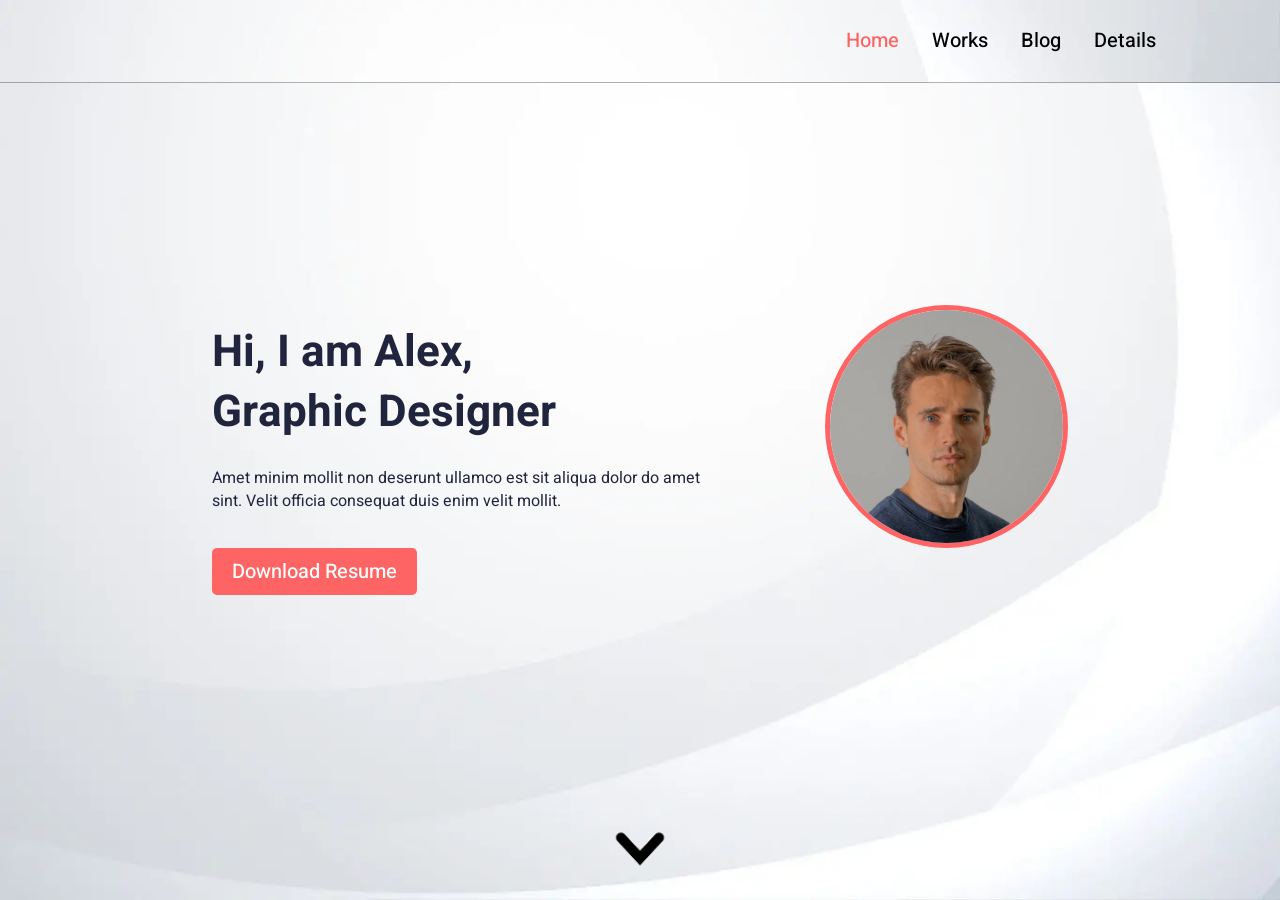
==== index.html @ 1ac2fdb8 "sdfgsdf" ====
<!DOCTYPE html>
<html lang="eng">
	 <head>
	<title>HomePage</title>
	<meta charset="UTF-8">
	<meta name="format-detection" content="telephone=no">
	<link rel="stylesheet" href="./css/style.min.css?_v=20220416123829">
	<!-- <link rel="shortcut icon" href="favicon.ico"> -->
	<!-- <meta name="robots" content="noindex, nofollow"> -->
	<!-- <meta name="viewport" content="width=device-width, initial-scale=1.0, maximum-scale=1.0, user-scalable=0"> -->
	<meta name="viewport" content="width=device-width, initial-scale=1.0">
</head>
	<body>
		<div class="wrapper">
			<header class="header header-bg">
	<div class="header__content">
		<div class="header__menu menu">
			<div class="menu__icon icon-menu">
				<span></span>
				<span></span>
				<span></span>
			</div>
			<nav class="menu__body">
				<ul class="menu__list">
					<li><a href="./index.html" class="menu__link _active">Home</a></li>
					<li><a href="./works.html" class="menu__link ">Works</a></li>
					<li><a href="./blog.html" class="menu__link ">Blog</a></li>
					<li><a href="./article.html" class="menu__link ">Details</a></li>
				</ul>
			</nav>
		</div>
	</div>
</header>
			<main class="main">
				<section class="hello">
					<div class="hello__container _container">
						<div class="hello__content">
							<h1 class="hello__title title">Hi, I am Alex,<br>Graphic Designer</h1>
							<p class="hello__text text">
								Amet minim mollit non deserunt ullamco est sit aliqua dolor do amet sint. Velit officia consequat duis enim velit mollit.
							</p>
							<a href="./files/Resume.pdf" class="hello__btn btn" download>Download Resume</a>
						</div>
						<div class="hello__avatar">
							<picture><source srcset="./img/avatar.webp" type="image/webp"><img src="./img/avatar.jpg" alt=""></picture>
						</div>
					</div>
					<div class="hello-more show-section">
						<picture><source srcset="./img/go.webp" type="image/webp"><img class="hello-more__ico" src="./img/go.png" alt=""></picture>
					</div>
				</section>
				<div class="hide-section">
					<section class="recent-posts">
						<div class="recent-posts__container _container">
							<div class="recent-posts__header">
								<div class="recent-posts__title title-posts">Recent posts</div>
								<button class="recent-posts__view-all">View all</button>
							</div>
							<div class="recent-posts__items">
								<div class="recent-posts__column">
									<article class="recent-posts__item recent-post">
										<h4  class="recent-post__title">Making a design system from scratch</h4>
										<div class="recent-post__info">12 Feb 2020 <span>|</span> Design, Pattern</div>
										<div class="recent-post__text text">
											Amet minim mollit non deserunt ullamco est sit aliqua dolor do amet sint. Velit officia consequat duis enim velit mollit. Exercitation veniam consequat sunt nostrud amet.
										</div>
									</article>
								</div>
								<div class="recent-posts__column">
									<article class="recent-posts__item recent-post">
										<h4 class="recent-post__title">Creating pixel perfect icons in Figma</h4>
										<div class="recent-post__info">12 Feb 2020 <span>|</span> Figma, Icon Design</div>
										<div class="recent-post__text text">
											Amet minim mollit non deserunt ullamco est sit aliqua dolor do amet sint. Velit officia consequat duis enim velit mollit. Exercitation veniam consequat sunt nostrud amet.
										</div>
									</article>
								</div>
								<div class="recent-posts__column hidden">
									<article class="recent-posts__item recent-post">
										<h4 class="recent-post__title">Creating pixel perfect icons in Figma</h4>
										<div class="recent-post__info">12 Feb 2020 <span>|</span> Figma, Icon Design</div>
										<div class="recent-post__text text">
											Amet minim mollit non deserunt ullamco est sit aliqua dolor do amet sint. Velit officia consequat duis enim velit mollit. Exercitation veniam consequat sunt nostrud amet.
										</div>
									</article>
								</div>
								<div class="recent-posts__column hidden">
									<article class="recent-posts__item recent-post">
										<h4 class="recent-post__title">Making a design system from scratch</h4>
										<div class="recent-post__info">12 Feb 2020 <span>|</span> Design, Pattern</div>
										<div class="recent-post__text text">
											Amet minim mollit non deserunt ullamco est sit aliqua dolor do amet sint. Velit officia consequat duis enim velit mollit. Exercitation veniam consequat sunt nostrud amet.
										</div>
									</article>
								</div>
								<div class="recent-posts__column hidden">
									<article class="recent-posts__item recent-post">
										<h4 class="recent-post__title">Making a design system from scratch</h4>
										<div class="recent-post__info">12 Feb 2020 <span>|</span> Design, Pattern</div>
										<div class="recent-post__text text">
											Amet minim mollit non deserunt ullamco est sit aliqua dolor do amet sint. Velit officia consequat duis enim velit mollit. Exercitation veniam consequat sunt nostrud amet.
										</div>
									</article>
								</div>
								<div class="recent-posts__column hidden">
									<article class="recent-posts__item recent-post">
										<h4 class="recent-post__title">Creating pixel perfect icons in Figma</h4>
										<div class="recent-post__info">12 Feb 2020 <span>|</span> Figma, Icon Design</div>
										<div class="recent-post__text text">
											Amet minim mollit non deserunt ullamco est sit aliqua dolor do amet sint. Velit officia consequat duis enim velit mollit. Exercitation veniam consequat sunt nostrud amet.
										</div>
									</article>
								</div>
							</div>
						</div>
					</section>
					<section class="featured-works">
						<div class="featured-works__container _container">
							<div class="featured-works__title title-posts">Featured works</div>
							<div class="featured-works__items works">
								<article class="works__item">
									<a href="./works.html" class="works__image _ibg hover">
										<picture><source srcset="./img/works/01.webp" type="image/webp"><img src="./img/works/01.jpg" alt="Work #1"></picture>
									</a>
									<div class="works__body">
										<h4 class="works__title">Designing Dashboards</h4>
										<div class="works__info">
											<div class="works__year">2020</div>
											<div class="works__category">Dashboard</div>
										</div>
										<div class="works__text text">
											Amet minim mollit non deserunt ullamco est sit aliqua dolor do amet sint. Velit officia consequat duis enim velit mollit. Exercitation veniam consequat sunt nostrud amet.
										</div>
									</div>
								</article>
								<article class="works__item">
									<a href="/works.html" class="works__image _ibg hover">
										<picture><source srcset="./img/works/02.webp" type="image/webp"><img src="./img/works/02.jpg" alt="Work #1"></picture>
									</a>
									<div class="works__body">
										<h4 class="works__title">Vibrant Portraits of 2020</h4>
										<div class="works__info">
											<div class="works__year">2018</div>
											<div class="works__category">Dashboard</div>
										</div>
										<div class="works__text text">
											Amet minim mollit non deserunt ullamco est sit aliqua dolor do amet sint. Velit officia consequat duis enim velit mollit. Exercitation veniam consequat sunt nostrud amet.
										</div>
									</div>
								</article>
							</div>
						</div>
					</section>
				</div>
			</main>
		</div>
		<script src="./js/app.min.js?_v=20220416123829"></script>
	</body>
</html>
---- css/style.min.css ----
@charset "UTF-8";@import url(https://fonts.googleapis.com/css?family=Heebo:regular,500,700,900&display=swap);@font-face{font-family:icons;font-display:swap;src:url(../fonts/icons.woff) format("woff"),url(../fonts/icons.woff2) format("woff2");font-weight:400;font-style:normal}@font-face{font-family:icons;font-display:swap;src:url(../fonts/icons.woff) format("woff"),url(../fonts/icons.woff2#icons) format("woff2");font-weight:400;font-style:normal;font-display:block}[class*=" _icon-"]:before,[class^=_icon-]:before{font-family:icons;font-style:normal;font-weight:400;font-variant:normal;text-transform:none;line-height:1;-webkit-font-smoothing:antialiased;-moz-osx-font-smoothing:grayscale}[class*=" _icon-"]:before,[class^=_icon-]:before{display:block}._icon-fb:before{content:"\e900"}._icon-insta:before{content:"\e901"}._icon-linkedin:before{content:"\e902"}._icon-twitter:before{content:"\e903"}*{padding:0;margin:0;border:0}*,:after,:before{-webkit-box-sizing:border-box;box-sizing:border-box}:active,:focus{outline:0}a:active,a:focus{outline:0}aside,footer,header,nav,section{display:block}body,html{height:100%;min-width:320px}body{line-height:1;font-family:Heebo;-ms-text-size-adjust:100%;-moz-text-size-adjust:100%;-webkit-text-size-adjust:100%}button,input,textarea{font-family:Heebo}input::-ms-clear{display:none}button{cursor:pointer}button::-moz-focus-inner{padding:0;border:0}a,a:visited{text-decoration:none}a:hover{text-decoration:none}ul li{list-style:none}img{vertical-align:top}h1,h2,h3,h4,h5,h6{font-weight:inherit;font-size:inherit}body{color:#21243d;font-size:14px}body._lock{overflow:hidden}.wrapper{width:100%;min-height:100%;overflow:hidden;display:-webkit-box;display:-ms-flexbox;display:flex;-webkit-box-orient:vertical;-webkit-box-direction:normal;-ms-flex-direction:column;flex-direction:column}._container{max-width:856px;margin:0 auto}.btn{background-color:#ff6464;border-radius:2px;font-weight:500;font-size:20px;color:#fff;line-height:145%;height:47px;display:-webkit-inline-box;display:-ms-inline-flexbox;display:inline-flex;-webkit-box-align:center;-ms-flex-align:center;align-items:center;-webkit-box-pack:center;-ms-flex-pack:center;justify-content:center;text-align:center;padding:0 20px;-webkit-transition:background-color .3s ease 0s;-o-transition:background-color .3s ease 0s;transition:background-color .3s ease 0s}.btn._fw{width:100%}.select{position:relative}.select__item{position:relative}.select__title{color:#000;border:1px solid #d9d9d9;background-color:#fff;cursor:pointer;border-radius:4px}.select__value{display:-webkit-box;display:-ms-flexbox;display:flex;font-size:14px;height:30px;padding:0 15px;-webkit-box-align:center;-ms-flex-align:center;align-items:center;-webkit-box-pack:justify;-ms-flex-pack:justify;justify-content:space-between;-webkit-box-orient:horizontal;-webkit-box-direction:reverse;-ms-flex-direction:row-reverse;flex-direction:row-reverse}.select__value span{height:1em;overflow:hidden;display:-webkit-box;-webkit-line-clamp:1;-webkit-box-orient:vertical}.select__value:before{content:"";display:inline-block;-webkit-transition:all .3s ease 0s;-o-transition:all .3s ease 0s;transition:all .3s ease 0s;width:11px;height:7px;background:url(../img/icons/select.svg) center/100% no-repeat}.select__input{width:100%;background-color:transparent;height:100%}.select__options{color:#000;display:none;position:absolute;top:29px;border-radius:0 0 4px 4px;min-width:100%;left:0;background-color:#fff;border-top:0;border:1px solid #d9d9d9;border-top:0;font-size:14px;padding:10px 0 5px 0}.select__option{cursor:pointer;padding:5px 15px;margin:0}.select._active{z-index:5}.select._active .select__value:before{-webkit-transform:rotate(-180deg);-ms-transform:rotate(-180deg);transform:rotate(-180deg)}.select._active .select__options{display:block}input[type=email],input[type=tel],input[type=text],textarea{-webkit-appearance:none;-moz-appearance:none;appearance:none}.input{border-radius:0!important;width:100%;display:block;padding:0 20px}textarea.input{resize:none;padding:0 0}.checkbox{position:relative}.checkbox__input{position:absolute;width:0;height:0;opacity:0;visibility:hidden}.checkbox__input:checked+.checkbox__text:before{background:#fff url(../img/icons/check.svg) center no-repeat}.checkbox__text{display:-webkit-inline-box;display:-ms-inline-flexbox;display:inline-flex;-webkit-box-align:center;-ms-flex-align:center;align-items:center;position:relative;font-size:16px;color:#fff;letter-spacing:-.3px;line-height:1.25;cursor:pointer}.checkbox__text:before{content:"";-ms-flex-item-align:start;align-self:flex-start;margin:0 14px 0 0;-webkit-box-flex:0;-ms-flex:0 0 20px;flex:0 0 20px;left:0;top:0;width:20px;height:18px;background:#fff;border:1px solid #a7a9ac}.checkbox a{color:#fff;text-decoration:underline}.checkbox._error .checkbox__text:before{border:1px solid #ee1212}.options{display:-webkit-box;display:-ms-flexbox;display:flex;-webkit-box-orient:vertical;-webkit-box-direction:normal;-ms-flex-direction:column;flex-direction:column;-webkit-box-align:start;-ms-flex-align:start;align-items:flex-start}.options__item{position:relative;cursor:pointer}.options__input{position:absolute;width:0;height:0;opacity:0;left:0;top:0;visibility:hidden}.options__input:checked+.options__text:after{-webkit-transform:scale(1);-ms-transform:scale(1);transform:scale(1)}.options__text{display:-webkit-inline-box;display:-ms-inline-flexbox;display:inline-flex;-webkit-box-align:center;-ms-flex-align:center;align-items:center;position:relative;font-size:16px;color:#fff;letter-spacing:-.3px;line-height:1.25}.options__text:before{content:"";-ms-flex-item-align:start;align-self:flex-start;margin:0 14px 0 0;-webkit-box-flex:0;-ms-flex:0 0 20px;flex:0 0 20px;left:0;top:0;border-radius:50%;width:20px;height:18px;background:#fff;border:1px solid #a7a9ac}.options__text:after{content:"";-webkit-transition:all .3s ease 0s;-o-transition:all .3s ease 0s;transition:all .3s ease 0s;-webkit-transform:scale(0);-ms-transform:scale(0);transform:scale(0);width:10px;height:10px;border-radius:50%;background-color:#77243a;position:absolute;left:5px;top:4px}.rating-block{display:table;font-size:0}.rating{display:inline-block;position:relative;vertical-align:middle}.rating.edit .star{cursor:pointer}.rating .star{width:17px;height:14px;display:inline-block;position:relative;z-index:3}.rating__line{position:absolute;width:85px;height:14px;top:0;left:0;background:url(../img/icons/bg_rating.svg) 0 0 no-repeat;z-index:1;background-size:85px 100%}.rating__activeline{position:absolute;width:0;height:14px;top:0;left:0;background:url(../img/icons/bg_rating_active.svg) 0 0 no-repeat;z-index:2;background-size:85px 100%}.rating__value{display:inline-block;color:#1b3139;font-size:14px;line-height:13px;vertical-align:middle}.quantity{width:88px;height:40px;display:-webkit-box;display:-ms-flexbox;display:flex;border:1px solid rgba(166,166,166,.45)}.quantity__button{-webkit-box-flex:0;-ms-flex:0 0 30px;flex:0 0 30px;position:relative;cursor:pointer}.quantity__button::after,.quantity__button::before{content:"";position:absolute;top:50%;left:50%;-webkit-transition:all .3s ease 0s;-o-transition:all .3s ease 0s;transition:all .3s ease 0s;margin:0 0 0 -4.5px;background-color:#a6a6a6;width:9px;height:1px}.quantity__button_plus::before{-webkit-transform:rotate(-90deg);-ms-transform:rotate(-90deg);transform:rotate(-90deg)}.quantity__input{-webkit-box-flex:1;-ms-flex:1 1 auto;flex:1 1 auto}.quantity__input input{height:100%;color:#a6a6a6;font-size:12px;width:100%;text-align:center}.title{font-size:44px;font-weight:700;color:#21243d;line-height:136.3636363636%}.article__text p,.text{font-size:16px;line-height:143.75%;color:#21243d}.title-posts{font-size:22px}.row:after{display:block;content:"";clear:both}.rub:after{content:"₽"}ol.counter{list-style-type:none;counter-reset:item}ol.counter li{position:relative;padding:0 0 0 45px}ol.counter li:before{counter-increment:item;content:counter(item);position:absolute;left:0;top:0;color:#818181;font-size:14px;font-weight:700;text-align:center;line-height:26px;border-radius:50%;width:28px;height:28px;border:1px solid #4274bb}.ellipsis{display:block;overflow:hidden;width:100%;white-space:nowrap;-o-text-overflow:ellipsis;text-overflow:ellipsis}.es{overflow:hidden;white-space:nowrap;-o-text-overflow:ellipsis;text-overflow:ellipsis}.table{display:table;font-size:0;width:100%}.trow{display:table-row}.cell{display:table-cell}.cell.full{width:100%}._ibg{position:relative}._ibg img{position:absolute;width:100%;height:100%;top:0;left:0;-o-object-fit:cover;object-fit:cover}body.ie ._ibg{background-position:center;background-size:cover;background-repeat:no-repeat}body.ie ._ibg img{width:0;height:0;opacity:0;visibility:hidden}.video{position:relative;overflow:hidden;height:0;padding-bottom:56.25%}.video embed,.video iframe,.video object,.video video{position:absolute;top:0;left:0;width:100%;height:100%}.videobg embed,.videobg iframe,.videobg object,.videobg video{position:fixed;top:50%;left:50%;min-width:100%;min-height:100%;width:auto;height:auto;z-index:-100;-webkit-transform:translateX(-50%) translateY(-50%);-ms-transform:translateX(-50%) translateY(-50%);transform:translateX(-50%) translateY(-50%);background-size:cover}._more-content{-webkit-transition:all .3s ease 0s;-o-transition:all .3s ease 0s;transition:all .3s ease 0s;overflow:hidden}._more-link{cursor:pointer}._more-link span{font-style:normal}._more-link span:first-child{display:block}._more-link span:last-child{display:none}._more-link._active span{font-style:normal}._more-link._active span:first-child{display:none}._more-link._active span:last-child{display:block}#map{background:url(../img/icons/loading.gif) center/50px no-repeat}._swiper{overflow:hidden}._swiper .swiper-wrapper{width:100%;height:100%;-webkit-box-sizing:content-box;box-sizing:content-box;display:-webkit-box;display:-ms-flexbox;display:flex;position:relative}._swiper.swiper-container-vertical .swiper-wrapper{-webkit-box-orient:vertical;-webkit-box-direction:normal;-ms-flex-direction:column;flex-direction:column}._swiper.swiper-container-autoheight .swiper-wrapper{-webkit-box-align:start;-ms-flex-align:start;align-items:flex-start}.swiper-container-initialized .swiper-slide{-ms-flex-negative:0;flex-shrink:0}.swiper-container-android .swiper-slide,.swiper-container-android .swiper-wrapper{-webkit-transform:translate3d(0,0,0);transform:translate3d(0,0,0)}.swiper-button-lock{display:none!important}._tabs-block{display:none}._tabs-block._active{display:block}.mirror{-webkit-transform:scale(-1,1);-ms-transform:scale(-1,1);transform:scale(-1,1)}.nicescroll-rails{z-index:1000!important}._custom-scroll{position:fixed;right:0;top:0;width:3px;height:100%;z-index:1000}._custom-scroll__line{background-color:rgba(0,0,0,.5);border-radius:3px 0 0 3px;position:relative;left:0;top:0;width:100%}.header{position:fixed;top:0;left:0;width:100%;background-color:rgba(255,255,255,.95);z-index:100}.no-webp .header.header-bg{background-image:url(../img/bg.jpg)}.header.header-bg{background-repeat:no-repeat;background-size:cover;border-bottom:1px solid rgba(0,0,0,.3)}.header__content{max-width:1052px;padding:0 10px;margin:0 auto}.header__menu{padding:10px 0;height:82px;-webkit-box-align:center;-ms-flex-align:center;align-items:center;display:-webkit-box;display:-ms-flexbox;display:flex;-webkit-box-pack:end;-ms-flex-pack:end;justify-content:flex-end}.menu__list li{margin:0 0 30px 0}.menu__list li:last-child{margin:0}.menu__link{font-size:20px;font-weight:500;color:#000;-webkit-transition:color .3s ease 0s;-o-transition:color .3s ease 0s;transition:color .3s ease 0s}.menu__link._active{color:#ff6464}.icon-menu{display:none}.footer{text-align:center;padding:50px 0}.footer__social{margin:0 0 25px 0}.hide-section{position:absolute;bottom:0;width:100%;-webkit-transform:translateY(-100%);-ms-transform:translateY(-100%);transform:translateY(-100%);-webkit-transition:all 1.2s ease-in-out;-o-transition:all 1.2s ease-in-out;transition:all 1.2s ease-in-out;z-index:10}.hide-section.show{-webkit-transform:translateY(100%);-ms-transform:translateY(100%);transform:translateY(100%);-webkit-transition:all .8s ease-in-out;-o-transition:all .8s ease-in-out;transition:all .8s ease-in-out}.no-webp .hello{background-image:url(../img/bg.jpg)}.hello{position:relative;min-height:100vh;display:-webkit-box;display:-ms-flexbox;display:flex;-webkit-box-align:center;-ms-flex-align:center;align-items:center;-webkit-box-pack:center;-ms-flex-pack:center;justify-content:center;background-color:#fff;z-index:12;overflow:scroll;background-repeat:no-repeat;background-size:cover;width:100%;height:100%}.hello-more{position:absolute;bottom:20px;left:50%;-webkit-transform:translate(-50%);-ms-transform:translate(-50%);transform:translate(-50%);cursor:pointer;border-radius:10px;border:1px solid transparent;-webkit-transition:all ease-in-out .3s;-o-transition:all ease-in-out .3s;transition:all ease-in-out .3s}.hello-more:hover{border:1px solid rgba(0,0,0,.3)}.hello-more__ico{width:60px;height:60px;-o-object-fit:cover;object-fit:cover;-webkit-transition:all ease-in-out .2s;-o-transition:all ease-in-out .2s;transition:all ease-in-out .2s}.hello-more__ico.rotate{-webkit-transform:rotate(-180deg);-ms-transform:rotate(-180deg);transform:rotate(-180deg)}.hello__container{display:-webkit-box;display:-ms-flexbox;display:flex}.hello__content{-webkit-box-align:start;-ms-flex-align:start;align-items:flex-start;padding:18px 110px 0 0;-webkit-box-flex:1;-ms-flex:1 1 auto;flex:1 1 auto}.hello__content :last-child{margin-bottom:0}.hello__title{margin:0 0 25px 0}.hello__text{margin:0 0 35px 0}.hello__more{position:absolute;bottom:-3px;right:0;color:#000;cursor:pointer;opacity:.5}.hello__btn{margin:0 0 25px 0;border-radius:5px}.hello__avatar{display:block;-webkit-box-flex:0;-ms-flex:0 0 243px;flex:0 0 243px;height:243px;width:243px;position:relative;border-radius:50%;-o-object-fit:cover;object-fit:cover;overflow:visible;-webkit-animation:avatarAmin 2s linear infinite 0s;animation:avatarAmin 2s linear infinite 0s}.hello__avatar img{max-width:100%;border-radius:50%;border:solid 5px #ff6464;height:243px;width:243px;-o-object-fit:cover;object-fit:cover}@-webkit-keyframes avatarAmin{0%{-webkit-box-shadow:-8px 0 0 0 #ff6464;box-shadow:-8px 0 0 0 #ff6464}12.5%{-webkit-box-shadow:-8px -4px 0 0 #ff6464;box-shadow:-8px -4px 0 0 #ff6464}25%{-webkit-box-shadow:0 -8px 0 0 #ff6464;box-shadow:0 -8px 0 0 #ff6464}37.5%{-webkit-box-shadow:8px -4px 0 0 #ff6464;box-shadow:8px -4px 0 0 #ff6464}50%{-webkit-box-shadow:8px 0 0 0 #ff6464;box-shadow:8px 0 0 0 #ff6464}62.5%{-webkit-box-shadow:8px 4px 0 0 #ff6464;box-shadow:8px 4px 0 0 #ff6464}75%{-webkit-box-shadow:0 8px 0 0 #ff6464;box-shadow:0 8px 0 0 #ff6464}87.5%{-webkit-box-shadow:-4px 8px 0 0 #ff6464;box-shadow:-4px 8px 0 0 #ff6464}100%{-webkit-box-shadow:-8px 0 0 0 #ff6464;box-shadow:-8px 0 0 0 #ff6464}}@keyframes avatarAmin{0%{-webkit-box-shadow:-8px 0 0 0 #ff6464;box-shadow:-8px 0 0 0 #ff6464}12.5%{-webkit-box-shadow:-8px -4px 0 0 #ff6464;box-shadow:-8px -4px 0 0 #ff6464}25%{-webkit-box-shadow:0 -8px 0 0 #ff6464;box-shadow:0 -8px 0 0 #ff6464}37.5%{-webkit-box-shadow:8px -4px 0 0 #ff6464;box-shadow:8px -4px 0 0 #ff6464}50%{-webkit-box-shadow:8px 0 0 0 #ff6464;box-shadow:8px 0 0 0 #ff6464}62.5%{-webkit-box-shadow:8px 4px 0 0 #ff6464;box-shadow:8px 4px 0 0 #ff6464}75%{-webkit-box-shadow:0 8px 0 0 #ff6464;box-shadow:0 8px 0 0 #ff6464}87.5%{-webkit-box-shadow:-4px 8px 0 0 #ff6464;box-shadow:-4px 8px 0 0 #ff6464}100%{-webkit-box-shadow:-8px 0 0 0 #ff6464;box-shadow:-8px 0 0 0 #ff6464}}.recent-posts{background:#edf7fa;padding:25px 0 13px 0}.recent-posts__header{display:-webkit-box;display:-ms-flexbox;display:flex;margin:0 0 20px 0}.recent-posts__title{padding:0 20px 0 0;-webkit-box-flex:1;-ms-flex:1 1 auto;flex:1 1 auto}.recent-posts__view-all{-webkit-box-flex:0;-ms-flex:0 0 auto;flex:0 0 auto;font-size:16px;line-height:23px;color:#00a8cc;background:0 0}.recent-posts__items{margin:0 -10px}.recent-posts__column{-webkit-box-flex:0;-ms-flex:0 1 50%;flex:0 1 50%;padding:0 10px;margin:0 0 17px 0}.recent-posts__column.hidden{display:none}.recent-posts__column.show{display:block;-webkit-animation:showBlock .5s ease-in forwards;animation:showBlock .5s ease-in forwards}@-webkit-keyframes showBlock{0%{opacity:0}100%{opacity:1}}@keyframes showBlock{0%{opacity:0}100%{opacity:1}}.recent-post{height:100%;background-color:#fff;-webkit-box-shadow:0 4px 10px rgba(187,225,250,.25);box-shadow:0 4px 10px rgba(187,225,250,.25);border-radius:4px;padding:20px}.recent-post :last-child{margin-bottom:0}.recent-post__title{display:inline-block;color:inherit;font-size:26px;font-weight:700;line-height:146.1538461538%;-webkit-transition:color .3s ease 0s;-o-transition:color .3s ease 0s;transition:color .3s ease 0s;margin:0 0 17px 0}.recent-post__info{margin:0 0 15px 0;font-size:18px;line-height:144.4444444444%}.recent-post__info span{margin:0 10px}.recent-post__text{margin:0 0 15px 0}.featured-works{padding:30px 0 80px 0}.featured-works__title{margin:0 0 20px 0}.works__items{padding:0 0 60px 0}.works__main-title{margin:0 0 45px 0}.works__item{padding:0 0 30px 0;margin:0 0 30px 0;border-bottom:1px solid #e0e0e0}.works__item:last-child{margin-bottom:0}.works__image{-webkit-transition:all ease-in-out .2s;-o-transition:all ease-in-out .2s;transition:all ease-in-out .2s;-webkit-box-flex:0;-ms-flex:0 0 246px;flex:0 0 246px;max-width:246px;max-height:246px;width:100%;height:100%;display:block;border-radius:6px;min-height:180px;overflow:hidden;transition:all ease-in-out .2s;cursor:auto}.works__image.hover{cursor:pointer}.works__image.hover:hover{-webkit-transform:scale(1.05);-ms-transform:scale(1.05);transform:scale(1.05)}.works__body{-webkit-box-flex:1;-ms-flex:1 1 auto;flex:1 1 auto}.works__title{color:inherit;display:inline-block;font-size:30px;font-weight:700;line-height:146.6666666667%;margin:0 0 15px 0;cursor:auto}.works__info{display:-webkit-box;display:-ms-flexbox;display:flex;-webkit-box-align:center;-ms-flex-align:center;align-items:center;margin:0 0 15px 0}.works__year{background:#142850;border-radius:16px;height:25px;padding:0 10px;display:-webkit-inline-box;display:-ms-inline-flexbox;display:inline-flex;-webkit-box-pack:center;-ms-flex-pack:center;justify-content:center;-webkit-box-align:center;-ms-flex-align:center;align-items:center;color:#fff;font-weight:900;font-size:18px}.works__category{color:#8695a4;font-size:20px;margin:0 0 0 25px}.popup{position:fixed;width:100%;height:100%;background-color:rgba(0,0,0,.8);top:0;left:0;z-index:1000;display:-webkit-box;display:-ms-flexbox;display:flex;-webkit-box-align:center;-ms-flex-align:center;align-items:center;-webkit-box-pack:center;-ms-flex-pack:center;justify-content:center;visibility:hidden;opacity:0;-webkit-transition:all .3s ease-in-out;-o-transition:all .3s ease-in-out;transition:all .3s ease-in-out;-webkit-transform:scale(.8);-ms-transform:scale(.8);transform:scale(.8)}.popup.open{-webkit-transform:scale(1);-ms-transform:scale(1);transform:scale(1);visibility:visible;opacity:1}.popup-content{position:relative}.popup-content__close{position:absolute;top:20px;right:20px;width:40px;height:40px;border-radius:50%;background-color:#ff6464;color:#fff;font-size:30px;line-height:10px;-webkit-transition:all .3s ease-in-out;-o-transition:all .3s ease-in-out;transition:all .3s ease-in-out}.popup-content__close:hover{-webkit-transform:rotate(90deg);-ms-transform:rotate(90deg);transform:rotate(90deg)}.popup-content__img{display:inline-block;margin:0 auto;padding:40px;max-width:1000px;max-height:1000px;width:100%;height:100%;-o-object-fit:cover;object-fit:cover;-o-object-position:0 0;object-position:0 0}.blog{padding-bottom:50px}.blog__title{text-align:center;margin:0 0 50px 0}.blog__body{display:-webkit-box;display:-ms-flexbox;display:flex;-webkit-box-pack:justify;-ms-flex-pack:justify;justify-content:space-between;-webkit-box-align:center;-ms-flex-align:center;align-items:center;background-color:#fff;height:54px;z-index:30}.blog__drop{display:none;position:relative;bottom:0;left:0;z-index:10}.blog__drop.show{display:block;-webkit-animation:showBlock .5s ease-in forwards;animation:showBlock .5s ease-in forwards}.blog__item{position:relative;border-bottom:1px solid #e0e0e0;padding:0 0 30px 0;margin:0 0 30px 0}.blog__item:last-child{margin:0}.blog__article-name{font-size:30px;font-weight:500;display:inline-block;line-height:146.6666666667%;-webkit-transition:color .3s ease 0s;-o-transition:color .3s ease 0s;transition:color .3s ease 0s;color:inherit}.blog__button{position:relative;display:-webkit-box;display:-ms-flexbox;display:flex;-webkit-box-align:center;-ms-flex-align:center;align-items:center;width:30px;height:30px;cursor:pointer;background:0 0;-webkit-transition:all .2s ease-in-out;-o-transition:all .2s ease-in-out;transition:all .2s ease-in-out}.blog__button:hover{-webkit-transform:rotate(90deg);-ms-transform:rotate(90deg);transform:rotate(90deg)}.blog__button.rotate{-webkit-transform:rotate(45deg);-ms-transform:rotate(45deg);transform:rotate(45deg)}.blog__button span{display:inline-block;width:30px;height:4px;background-color:#000;border-radius:2px}.blog__button span:last-child{position:absolute;top:13px;left:0;-webkit-transform:rotate(90deg);-ms-transform:rotate(90deg);transform:rotate(90deg)}.blog__info{display:-webkit-box;display:-ms-flexbox;display:flex;font-size:20px;margin:0 0 10px 0}.blog__separator{margin:0 15px}.blog__category{color:#8695a4}.article{max-width:700px;padding:0 10px 30px;margin:0 auto}.article__title{font-size:34px;font-weight:700;line-height:147.0588235294%;margin:0 0 30px 0}.article__info{display:-webkit-box;display:-ms-flexbox;display:flex;margin:0 0 20px 0}.article__year{background:#ff7c7c;border-radius:16px;height:25px;padding:0 10px;font-size:18px;font-weight:900;display:-webkit-box;display:-ms-flexbox;display:flex;-webkit-box-pack:center;-ms-flex-pack:center;justify-content:center;-webkit-box-align:center;-ms-flex-align:center;align-items:center;color:#fff}.article__category{-ms-flex-item-align:center;-ms-grid-row-align:center;align-self:center;font-size:20px;line-height:125%;margin:0 0 0 25px}.article__text p{margin:0 0 20px 0}.article__text img{max-width:100%;margin:0 0 20px 0}.page{padding:90px 0 0 0;-webkit-box-flex:1;-ms-flex:1 1 auto;flex:1 1 auto}.social{display:-webkit-box;display:-ms-flexbox;display:flex;-webkit-box-pack:center;-ms-flex-pack:center;justify-content:center;-webkit-box-align:center;-ms-flex-align:center;align-items:center}.social__item{-webkit-transition:color .3s ease 0s;-o-transition:color .3s ease 0s;transition:color .3s ease 0s;margin:0 17px;font-size:30px;color:inherit}@media (min-width:767.98px){.menu__list{display:-webkit-box;display:-ms-flexbox;display:flex}.menu__list li{margin:0 33px 0 0}.recent-posts__items{display:-webkit-box;display:-ms-flexbox;display:flex;-ms-flex-wrap:wrap;flex-wrap:wrap}.works__item{display:-webkit-box;display:-ms-flexbox;display:flex;-webkit-box-align:start;-ms-flex-align:start;align-items:flex-start}.works__body{padding:0 0 0 18px}}@media (min-width:991.98px){.quantity__button:hover::after,.quantity__button:hover::before{background-color:rgba(0,0,0,.5)}.menu__link:hover{color:#ff6464}.social__item:hover{color:#ff6464}}@media (min-width:992px){.btn:hover{background-color:#bb4949}.select__option:hover{background:#d9d9d9}.checkbox a:hover{text-decoration:none}}@media (max-width:991.98px){._container{max-width:none;padding:0 10px}.select__title{font-size:18px}.select__options{font-size:18px}}@media (max-width:868px){._container{max-width:750px}.hello{padding:0 0 70px 0}.hello__content{padding:18px 50px 0 0}}@media (max-width:767.98px){.title{font-size:32px}.title-posts{font-size:18px}.header__menu{height:50px}.menu__body{-webkit-transform:translate(0,-100%);-ms-transform:translate(0,-100%);transform:translate(0,-100%);-webkit-transition:-webkit-transform .8s ease 0s;transition:-webkit-transform .8s ease 0s;-o-transition:transform .8s ease 0s;transition:transform .8s ease 0s;transition:transform .8s ease 0s,-webkit-transform .8s ease 0s;position:fixed;width:100%;height:100%;top:0;left:0;overflow:auto;padding:70px 10px 30px 10px;background-color:rgba(255,255,255,.95)}.menu__body._active{-webkit-transform:translate(0,0);-ms-transform:translate(0,0);transform:translate(0,0)}.menu__link{font-size:40px;display:block;text-align:center}.icon-menu{display:block;position:relative;width:30px;height:18px;cursor:pointer;z-index:5}.icon-menu span{-webkit-transition:all .3s ease 0s;-o-transition:all .3s ease 0s;transition:all .3s ease 0s;top:calc(50% - 1px);left:0;position:absolute;width:100%;height:2px;background-color:#000}.icon-menu span:first-child{top:0}.icon-menu span:last-child{top:auto;bottom:0}.icon-menu._active span{-webkit-transform:scale(0);-ms-transform:scale(0);transform:scale(0)}.icon-menu._active span:first-child{-webkit-transform:rotate(-45deg);-ms-transform:rotate(-45deg);transform:rotate(-45deg);top:calc(50% - 1px)}.icon-menu._active span:last-child{-webkit-transform:rotate(45deg);-ms-transform:rotate(45deg);transform:rotate(45deg);bottom:calc(50% - 1px)}.footer{padding:30px 0}.hello{padding:0 0 60px 0}.hello__container{text-align:center;-webkit-box-align:center;-ms-flex-align:center;align-items:center;-webkit-box-orient:vertical;-webkit-box-direction:reverse;-ms-flex-direction:column-reverse;flex-direction:column-reverse}.hello__content{padding:0}.hello__title{margin:0 0 20px 0}.hello__text{padding:0 15px;margin:0 0 25px 0}.hello__btn{margin:0 0 20px 0}.hello__avatar{max-width:170px;max-height:170px;width:100%;height:100%;margin:0 0 40px 0}.hello__avatar img{height:170px;width:170px}.recent-posts{padding:25px 0 23px 0}.recent-post{padding:15px}.recent-post__title{font-size:22px;margin:0 0 10px 0}.recent-post__info{font-size:16px;margin:0 0 10px 0}.featured-works{padding:30px 0 30px 0}.featured-works__items{display:-webkit-box;display:-ms-flexbox;display:flex;overflow-x:scroll}.featured-works__items .works__item{-webkit-box-flex:0;-ms-flex:0 0 90%;flex:0 0 90%;margin:0 15px 0 0}.works__items{padding:0 0 30px 0}.works__main-title{margin:25px 0 20px 0}.works__image.hover:hover{-webkit-transform:scale(1);-ms-transform:scale(1);transform:scale(1)}.works__image{margin:0 0 17px 0;padding:0 0 60% 0;max-width:700px;max-height:200px}.works__title{font-size:24px}.blog{padding-bottom:30px}.blog__title{margin:25px 0 20px 0}.blog__item{margin:0 0 25px 0;padding:0 0 25px 0}.blog__article-name{font-size:26px}.blog__info{font-size:16px}.article__title{font-size:30px;margin:25px 0 30px 0}.article__category{font-size:18px}.page{padding:30px 0 0 0}}.webp .header.header-bg{background-image:url(../img/bg.webp)}.webp .hello{background-image:url(../img/bg.webp)}
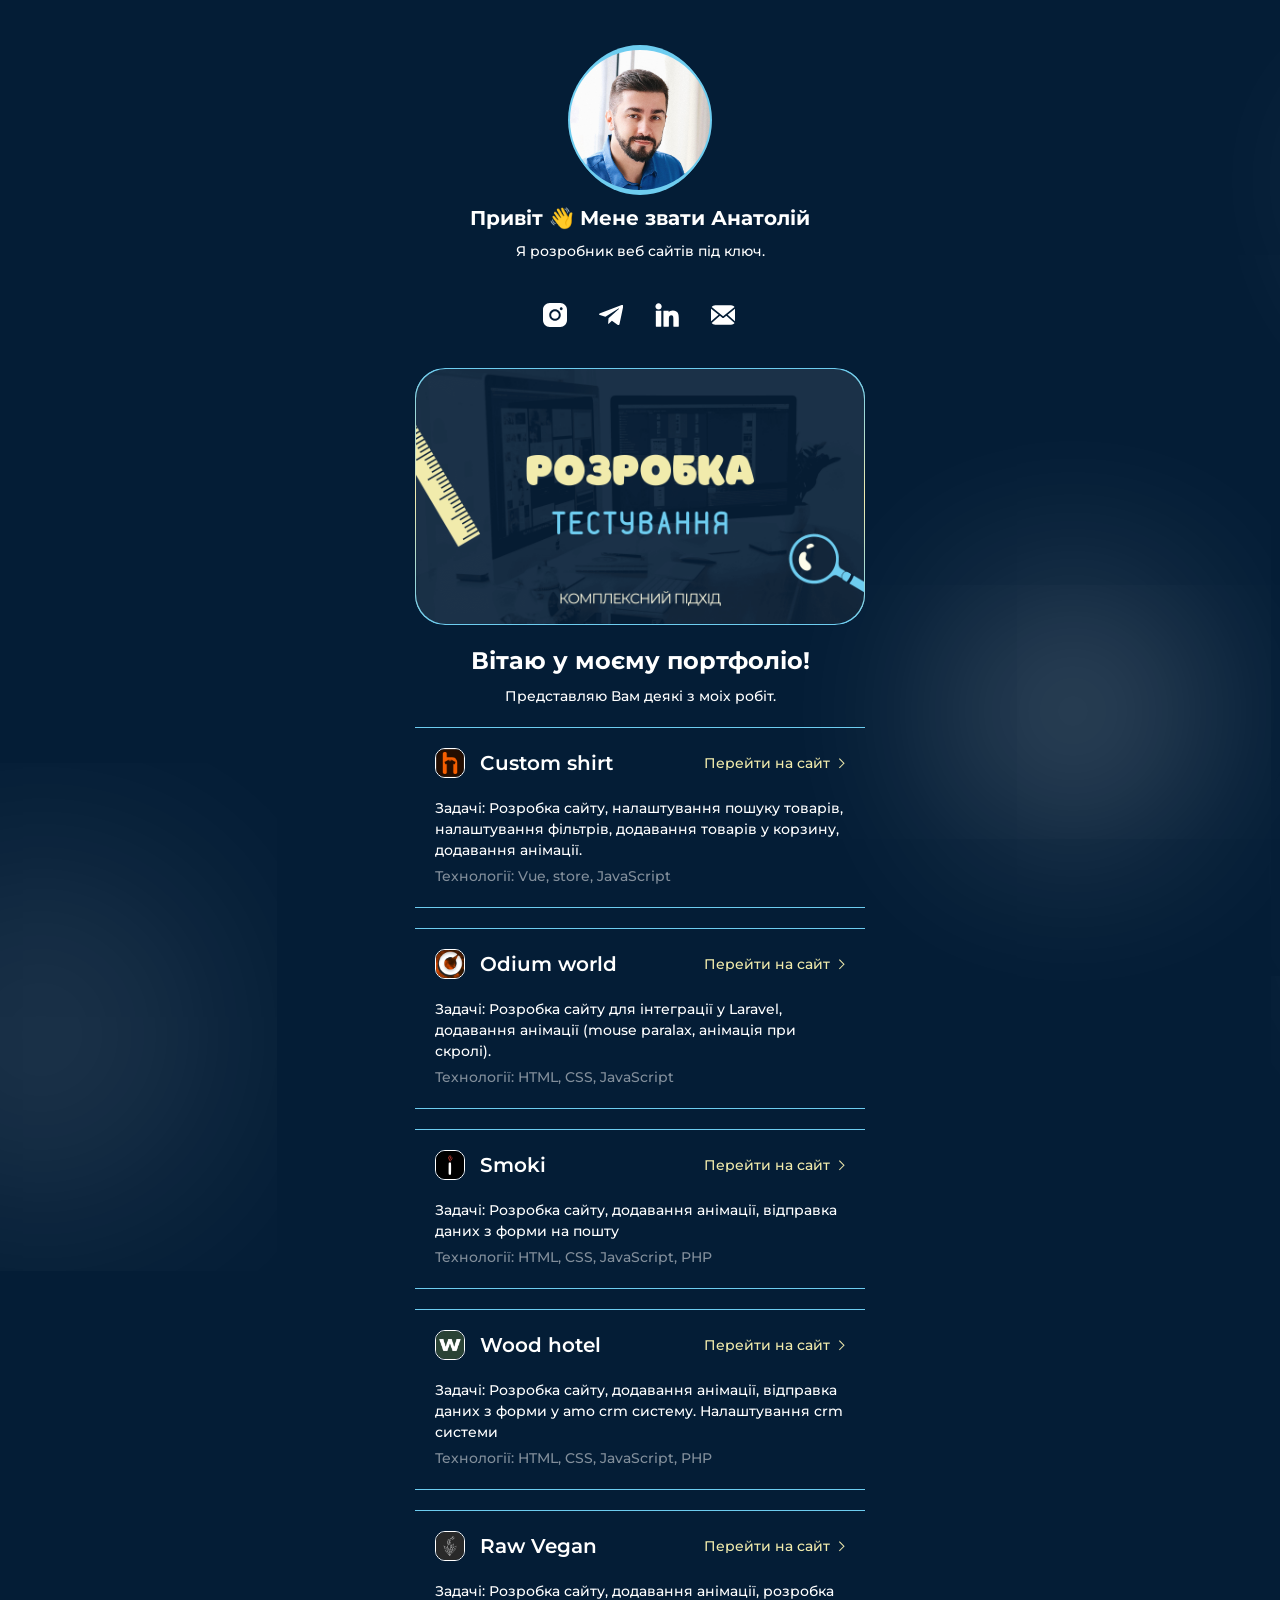
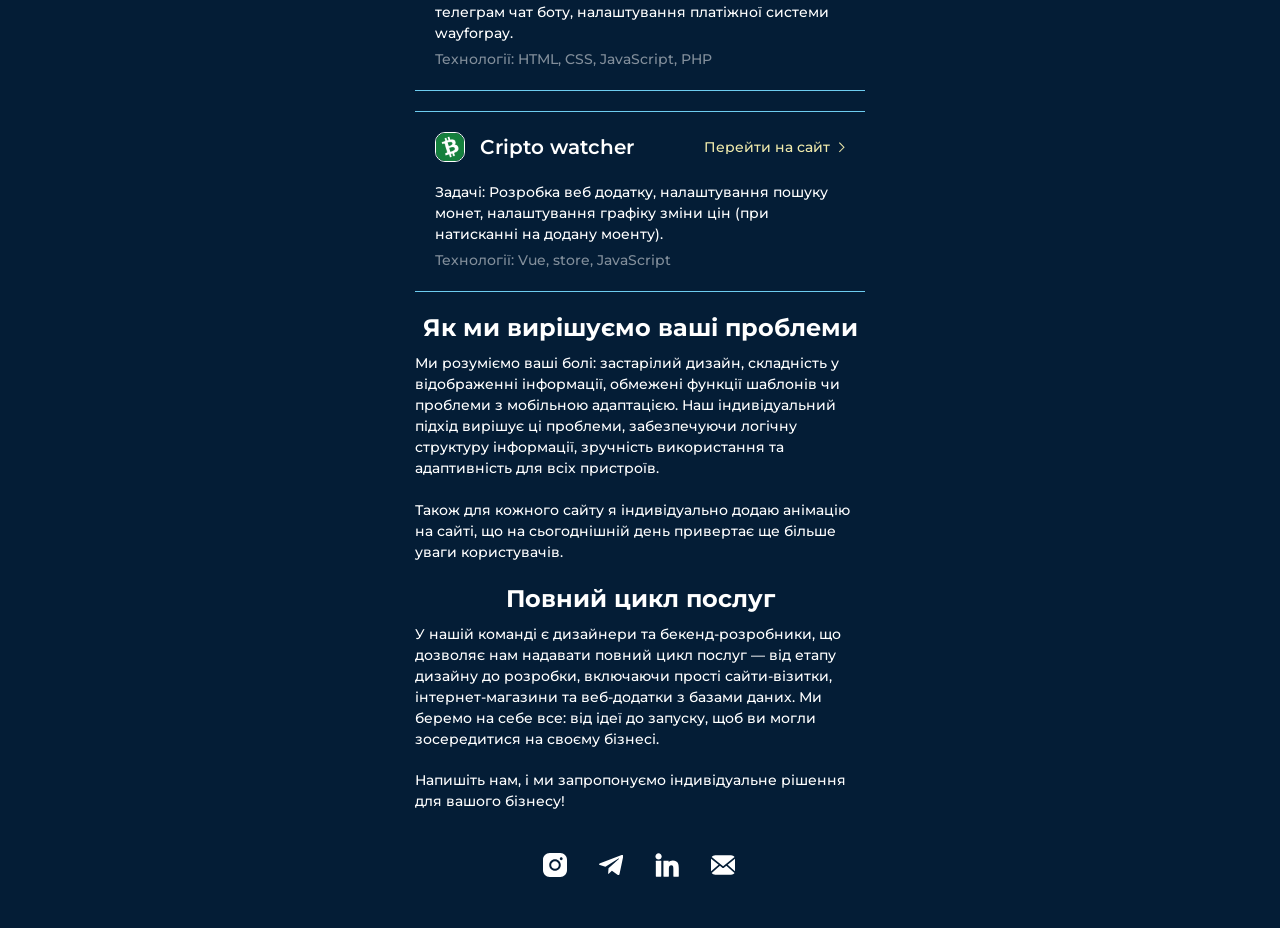
==== commit 6d62efe5: "f" ====
--- a/index.html
+++ b/index.html
@@ -1,159 +1,338 @@
 <!DOCTYPE html>
-<html lang="eng">
-	 <head>
-	<title>HomePage</title>
+<html lang="ua">
+
+<head>
+
+	<title>Розробка веб-сайтів</title>
+	<meta name="description" content="Розробка веб-сайтів під ключ: унікальний підхід, чітка структура, зручність i адаптивність для всіх
+		пристроїв.">
+
 	<meta charset="UTF-8">
 	<meta name="format-detection" content="telephone=no">
-	<link rel="stylesheet" href="./css/style.min.css?_v=20220416123829">
-	<!-- <link rel="shortcut icon" href="favicon.ico"> -->
-	<!-- <meta name="robots" content="noindex, nofollow"> -->
-	<!-- <meta name="viewport" content="width=device-width, initial-scale=1.0, maximum-scale=1.0, user-scalable=0"> -->
 	<meta name="viewport" content="width=device-width, initial-scale=1.0">
+
+	<meta property="og:title" content="Розробка веб-сайтів">
+	<meta property="og:description" content="Розробка веб-сайтів під ключ: унікальний підхід, чітка структура, зручність i адаптивність для всіх
+		пристроїв.">
+	<meta property="og:image" content="https://bridenko.github.io/resume/img/meta-content.png?v=1.1.1">
+	<meta property="og:url" content="https://bridenko.github.io/resume">
+	<meta property="og:type" content="website">
+	<meta property="og:site_name" content="Розробка веб-сайтів">
+	<meta property="og:locale" content="uk_UA">
+
+	<meta name="twitter:card" content="summary_large_image">
+	<meta name="twitter:title" content="Розробка веб-сайтів">
+	<meta name="twitter:description" content="Розробка веб-сайтів під ключ: унікальний підхід, чітка структура, зручність i адаптивність для всіх
+		пристроїв.">
+	<meta name="twitter:image" content="https://bridenko.github.io/resume/img/meta-content.png?v=1.1.1">
+	<meta name="twitter:url" content="https://bridenko.github.io/resume">
+
+	<link rel="stylesheet" href="./css/style.min.css">
 </head>
-	<body>
-		<div class="wrapper">
-			<header class="header header-bg">
-	<div class="header__content">
-		<div class="header__menu menu">
-			<div class="menu__icon icon-menu">
-				<span></span>
-				<span></span>
-				<span></span>
+
+<body>
+	<div class="main-wrapper">
+		<header class="header">
+	<div class="container">
+		<div class="header-body">
+			<div class="main-icon anim-y">
+				<img src="./img/main-logo.jpg" alt="Avatar">
 			</div>
-			<nav class="menu__body">
-				<ul class="menu__list">
-					<li><a href="./index.html" class="menu__link _active">Home</a></li>
-					<li><a href="./works.html" class="menu__link ">Works</a></li>
-					<li><a href="./blog.html" class="menu__link ">Blog</a></li>
-					<li><a href="./article.html" class="menu__link ">Details</a></li>
-				</ul>
-			</nav>
+			<h1 class="header-title title anim-y">Привіт 👋 Мене звати Анатолій</h1>
+			<p class="text center anim-x">Я розробник веб сайтів під ключ.</p>
+			<p class="header-text text anim-y"></p>
+			<div class="items anim-y">
+				<a href="https://www.instagram.com/imbridenko/" target="_blank" class="items-item " aria-label="Social link">
+					<svg class="icon">
+						<use xlink:href="#icon-instagram"></use>
+					</svg>
+				</a>
+				<a href="https://t.me/bridenko" target="_blank" class="items-item" aria-label="Social link">
+					<svg class="icon">
+						<use xlink:href="#icon-telegram"></use>
+					</svg>
+				</a>
+				<a href="https://www.linkedin.com/in/anatolii-kochur-21b7a1181" target="_blank" class="items-item"
+					aria-label="Social link">
+					<svg class="icon">
+						<use xlink:href="#icon-linkedin"></use>
+					</svg>
+				</a>
+				<a href="mailto:glomokomo@gmail.com" target="_blank" class="items-item" aria-label="Social link">
+					<svg class="icon">
+						<use xlink:href="#icon-message"></use>
+					</svg>
+				</a>
+			</div>
 		</div>
 	</div>
 </header>
-			<main class="main">
-				<section class="hello">
-					<div class="hello__container _container">
-						<div class="hello__content">
-							<h1 class="hello__title title">Hi, I am Alex,<br>Graphic Designer</h1>
-							<p class="hello__text text">
-								Amet minim mollit non deserunt ullamco est sit aliqua dolor do amet sint. Velit officia consequat duis enim velit mollit.
-							</p>
-							<a href="./files/Resume.pdf" class="hello__btn btn" download>Download Resume</a>
-						</div>
-						<div class="hello__avatar">
-							<picture><source srcset="./img/avatar.webp" type="image/webp"><img src="./img/avatar.jpg" alt=""></picture>
-						</div>
-					</div>
-					<div class="hello-more show-section">
-						<picture><source srcset="./img/go.webp" type="image/webp"><img class="hello-more__ico" src="./img/go.png" alt=""></picture>
-					</div>
-				</section>
-				<div class="hide-section">
-					<section class="recent-posts">
-						<div class="recent-posts__container _container">
-							<div class="recent-posts__header">
-								<div class="recent-posts__title title-posts">Recent posts</div>
-								<button class="recent-posts__view-all">View all</button>
-							</div>
-							<div class="recent-posts__items">
-								<div class="recent-posts__column">
-									<article class="recent-posts__item recent-post">
-										<h4  class="recent-post__title">Making a design system from scratch</h4>
-										<div class="recent-post__info">12 Feb 2020 <span>|</span> Design, Pattern</div>
-										<div class="recent-post__text text">
-											Amet minim mollit non deserunt ullamco est sit aliqua dolor do amet sint. Velit officia consequat duis enim velit mollit. Exercitation veniam consequat sunt nostrud amet.
-										</div>
-									</article>
-								</div>
-								<div class="recent-posts__column">
-									<article class="recent-posts__item recent-post">
-										<h4 class="recent-post__title">Creating pixel perfect icons in Figma</h4>
-										<div class="recent-post__info">12 Feb 2020 <span>|</span> Figma, Icon Design</div>
-										<div class="recent-post__text text">
-											Amet minim mollit non deserunt ullamco est sit aliqua dolor do amet sint. Velit officia consequat duis enim velit mollit. Exercitation veniam consequat sunt nostrud amet.
-										</div>
-									</article>
-								</div>
-								<div class="recent-posts__column hidden">
-									<article class="recent-posts__item recent-post">
-										<h4 class="recent-post__title">Creating pixel perfect icons in Figma</h4>
-										<div class="recent-post__info">12 Feb 2020 <span>|</span> Figma, Icon Design</div>
-										<div class="recent-post__text text">
-											Amet minim mollit non deserunt ullamco est sit aliqua dolor do amet sint. Velit officia consequat duis enim velit mollit. Exercitation veniam consequat sunt nostrud amet.
-										</div>
-									</article>
-								</div>
-								<div class="recent-posts__column hidden">
-									<article class="recent-posts__item recent-post">
-										<h4 class="recent-post__title">Making a design system from scratch</h4>
-										<div class="recent-post__info">12 Feb 2020 <span>|</span> Design, Pattern</div>
-										<div class="recent-post__text text">
-											Amet minim mollit non deserunt ullamco est sit aliqua dolor do amet sint. Velit officia consequat duis enim velit mollit. Exercitation veniam consequat sunt nostrud amet.
-										</div>
-									</article>
-								</div>
-								<div class="recent-posts__column hidden">
-									<article class="recent-posts__item recent-post">
-										<h4 class="recent-post__title">Making a design system from scratch</h4>
-										<div class="recent-post__info">12 Feb 2020 <span>|</span> Design, Pattern</div>
-										<div class="recent-post__text text">
-											Amet minim mollit non deserunt ullamco est sit aliqua dolor do amet sint. Velit officia consequat duis enim velit mollit. Exercitation veniam consequat sunt nostrud amet.
-										</div>
-									</article>
-								</div>
-								<div class="recent-posts__column hidden">
-									<article class="recent-posts__item recent-post">
-										<h4 class="recent-post__title">Creating pixel perfect icons in Figma</h4>
-										<div class="recent-post__info">12 Feb 2020 <span>|</span> Figma, Icon Design</div>
-										<div class="recent-post__text text">
-											Amet minim mollit non deserunt ullamco est sit aliqua dolor do amet sint. Velit officia consequat duis enim velit mollit. Exercitation veniam consequat sunt nostrud amet.
-										</div>
-									</article>
-								</div>
+		<!-- <img class="background-dots" src="./img/dots.svg" alt="Dots">
+		<img class="background-rocket" src="./img/rocket.png" alt="Rocket"> -->
+		<div class="bg-anim">
+			<div class="bg-anim__items">
+				<span></span>
+				<span></span>
+				<span></span>
+				<span></span>
+				<span></span>
+				<span></span>
+				<span></span>
+				<span></span>
+				<span></span>
+				<span></span>
+				<span></span>
+				<span></span>
+				<span></span>
+				<span></span>
+				<span></span>
+			</div>
+		</div>
+		<main class="main">
+			<div class="section">
+				<div class="container">
+					<div class="section-body">
+						<div class="banner-wrapper anim-x animation">
+							<div class="banner">
+								<img src="./img/banner.png" alt="Banner">
 							</div>
 						</div>
-					</section>
-					<section class="featured-works">
-						<div class="featured-works__container _container">
-							<div class="featured-works__title title-posts">Featured works</div>
-							<div class="featured-works__items works">
-								<article class="works__item">
-									<a href="./works.html" class="works__image _ibg hover">
-										<picture><source srcset="./img/works/01.webp" type="image/webp"><img src="./img/works/01.jpg" alt="Work #1"></picture>
-									</a>
-									<div class="works__body">
-										<h4 class="works__title">Designing Dashboards</h4>
-										<div class="works__info">
-											<div class="works__year">2020</div>
-											<div class="works__category">Dashboard</div>
-										</div>
-										<div class="works__text text">
-											Amet minim mollit non deserunt ullamco est sit aliqua dolor do amet sint. Velit officia consequat duis enim velit mollit. Exercitation veniam consequat sunt nostrud amet.
-										</div>
-									</div>
-								</article>
-								<article class="works__item">
-									<a href="/works.html" class="works__image _ibg hover">
-										<picture><source srcset="./img/works/02.webp" type="image/webp"><img src="./img/works/02.jpg" alt="Work #1"></picture>
-									</a>
-									<div class="works__body">
-										<h4 class="works__title">Vibrant Portraits of 2020</h4>
-										<div class="works__info">
-											<div class="works__year">2018</div>
-											<div class="works__category">Dashboard</div>
-										</div>
-										<div class="works__text text">
-											Amet minim mollit non deserunt ullamco est sit aliqua dolor do amet sint. Velit officia consequat duis enim velit mollit. Exercitation veniam consequat sunt nostrud amet.
-										</div>
-									</div>
-								</article>
-							</div>
-						</div>
-					</section>
+						<h2 class="title center anim-x">Вітаю у моєму портфоліо!</h2>
+						<p class="text center anim-x">Представляю Вам деякі з моіх робіт.</p>
+						<ul class="links anim-x">
+							<li class="anim-x">
+								<a href="https://bridenko.github.io/shirt/#/" class="wave-hover card-bg-anim" target="_blank">
+									<div class="card-info">
+										<div class="card-info__head">
+											<span class="logo custom-scale">
+												<img src="./img/projects-icons/shirt.png" alt="Logo" loading="lazy">
+											</span>
+											<h2 class="title">Custom shirt</h2>
+											<p class="link text custom">Перейти на сайт</p>
+										</div>
+										<p class="text">Задачі: Розробка сайту, налаштування пошуку товарів, налаштування фільтрів,
+											додавання товарів у корзину, додавання анімації.</p>
+										<p class="text custom">Технології: Vue, store, JavaScript</p>
+									</div>
+								</a>
+							</li>
+							<li class="anim-x">
+								<a href="https://bridenko.github.io/lineage/" class="wave-hover" target="_blank">
+									<div class="card-info">
+										<div class="card-info__head">
+											<span class="logo custom-scale">
+												<img src="./img/projects-icons/odium.png" alt="Logo" loading="lazy">
+											</span>
+											<h2 class="title">Odium world</h2>
+											<p class="link text custom">Перейти на сайт</p>
+										</div>
+										<p class="text">Задачі: Розробка сайту для інтеграції у Laravel, додавання анімації (mouse paralax,
+											анімація при скролі).</p>
+										<p class="text custom">Технології: HTML, CSS, JavaScript</p>
+									</div>
+								</a>
+							</li>
+							<li class="anim-x">
+								<a href="https://smoki.com.ua/" class="wave-hover" target="_blank">
+									<div class="card-info">
+										<div class="card-info__head">
+											<span class="logo">
+												<img src="./img/projects-icons/smoki.png" alt="Logo" loading="lazy">
+											</span>
+											<h2 class="title">Smoki</h2>
+											<p class="link text custom">Перейти на сайт</p>
+										</div>
+										<p class="text">Задачі: Розробка сайту, додавання анімації, відправка даних з форми на пошту</p>
+										<p class="text custom">Технології: HTML, CSS, JavaScript, PHP</p>
+									</div>
+								</a>
+							</li>
+							<li class="anim-x">
+								<a href="https://www.invest.woodapart.in.ua/" class="wave-hover" target="_blank">
+									<div class="card-info">
+										<div class="card-info__head">
+											<span class="logo">
+												<img src="./img/projects-icons/woodinvest.png" alt="Logo" loading="lazy">
+											</span>
+											<h2 class="title">Wood hotel</h2>
+											<p class="link text custom">Перейти на сайт</p>
+										</div>
+										<p class="text">Задачі: Розробка сайту, додавання анімації, відправка даних з форми у amo crm
+											систему.
+											Налаштування crm системи</p>
+										<p class="text custom">Технології: HTML, CSS, JavaScript, PHP</p>
+									</div>
+								</a>
+							</li>
+							<li class="anim-x">
+								<a href="https://ginger-reborn.space/" class="wave-hover" target="_blank">
+									<div class="card-info">
+										<div class="card-info__head">
+											<span class="logo">
+												<img src="./img/projects-icons/ginger.png" alt="Logo" loading="lazy">
+											</span>
+											<h2 class="title">Raw Vegan</h2>
+											<p class="link text custom">Перейти на сайт</p>
+										</div>
+										<p class="text">Задачі: Розробка сайту, додавання анімації, розробка телеграм чат боту, налаштування
+											платіжної системи wayforpay.</p>
+										<p class="text custom">Технології: HTML, CSS, JavaScript, PHP</p>
+									</div>
+								</a>
+							</li>
+							<li class="anim-x">
+								<a href="https://bridenko.github.io/cripto/" class="wave-hover" target="_blank">
+									<div class="card-info">
+										<div class="card-info__head">
+											<span class="logo custom-scale">
+												<img src="./img/projects-icons/cripto.png" alt="Logo" loading="lazy">
+											</span>
+											<h2 class="title">Cripto watcher</h2>
+											<p class="link text custom">Перейти на сайт</p>
+										</div>
+										<p class="text">Задачі: Розробка веб додатку, налаштування пошуку монет, налаштування графіку зміни
+											цін (при натисканні на додану моенту).</p>
+										<p class="text custom">Технології: Vue, store, JavaScript</p>
+									</div>
+								</a>
+							</li>
+
+						</ul>
+						<script>
+							const links = document.querySelectorAll(".links a");
+
+							const onScroll = () => {
+								links.forEach(link => {
+									const rect = link.getBoundingClientRect();
+									const windowHeight = window.innerHeight;
+
+									// Определяем верхнюю и нижнюю границу зоны (1/3 экрана)
+									const zoneTop = windowHeight / 3;
+									const zoneBottom = (windowHeight / 3) * 2;
+
+									// Центр элемента
+									const elementCenter = rect.top + rect.height / 2;
+
+									// Проверяем, находится ли центр элемента в зоне
+									if (elementCenter >= zoneTop && elementCenter <= zoneBottom) {
+										links.forEach(link => {
+											link.classList.remove("card-bg-anim");
+										});
+										link.classList.add("card-bg-anim");
+									} else {
+										link.classList.remove("card-bg-anim");
+									}
+								});
+							};
+
+							// Добавляем слушатель скролла
+							window.addEventListener("scroll", onScroll);
+
+							// Вызываем функцию при загрузке страницы (на случай, если элемент уже в нужной зоне)
+							onScroll();
+						</script>
+						<h3 class="title anim-x">Як ми вирішуємо ваші проблеми</h3>
+						<p class="text anim-x">Ми розуміємо ваші болі: застарілий дизайн, складність у відображенні
+							інформації,
+							обмежені функції шаблонів чи проблеми з мобільною адаптацією. Наш індивідуальний підхід вирішує ці
+							проблеми,
+							забезпечуючи логічну структуру інформації, зручність використання та адаптивність для всіх пристроїв.
+							<br><br>Також для кожного
+							сайту я індивідуально додаю анімацію на сайті, що на сьогоднішній день привертає ще більше уваги
+							користувачів.
+						</p>
+						<h3 class="title anim-x">Повний цикл послуг</h3>
+						<p class="text anim-x">У нашій команді є дизайнери та бекенд-розробники, що дозволяє нам надавати
+							повний
+							цикл послуг — від етапу дизайну до розробки, включаючи прості сайти-візитки, інтернет-магазини та
+							веб-додатки з
+							базами даних. Ми беремо на себе все: від ідеї до запуску, щоб ви могли зосередитися на своєму бізнесі.</p>
+						<p class="text anim-x">Напишіть нам, i ми запропонуємо індивідуальне рішення для вашого бізнесу!</p>
+					</div>
 				</div>
-			</main>
-		</div>
-		<script src="./js/app.min.js?_v=20220416123829"></script>
-	</body>
+			</div>
+		</main>
+
+		<footer class="footer">
+  <div class="container">
+    <div class="footer-body">
+      <div class="items anim-y">
+        <a href="https://www.instagram.com/imbridenko/" target="_blank" class="items-item " aria-label="Social link">
+          <svg class="icon">
+            <use xlink:href="#icon-instagram"></use>
+          </svg>
+        </a>
+        <a href="https://t.me/bridenko" target="_blank" class="items-item" aria-label="Social link">
+          <svg class="icon">
+            <use xlink:href="#icon-telegram"></use>
+          </svg>
+        </a>
+        <a href="https://www.linkedin.com/in/anatolii-kochur-21b7a1181" target="_blank" class="items-item"
+          aria-label="Social link">
+          <svg class="icon">
+            <use xlink:href="#icon-linkedin"></use>
+          </svg>
+        </a>
+        <a href="mailto:glomokomo@gmail.com" target="_blank" class="items-item" aria-label="Social link">
+          <svg class="icon">
+            <use xlink:href="#icon-message"></use>
+          </svg>
+        </a>
+      </div>
+    </div>
+  </div>
+</footer>
+	</div>
+
+	<svg aria-hidden="true" style="position: absolute; width: 0; height: 0; overflow: hidden;" version="1.1"
+  xmlns="http://www.w3.org/2000/svg" xmlns:xlink="http://www.w3.org/1999/xlink">
+  <defs>
+    <symbol id="icon-linkedin" viewBox="0 0 33 32">
+      <path
+        d="M8.102 10.282h-6.438c-0.286 0-0.517 0.232-0.517 0.517v20.683c0 0.286 0.232 0.517 0.517 0.517h6.438c0.286 0 0.517-0.232 0.517-0.517v-20.683c0-0.286-0.232-0.517-0.517-0.517z">
+      </path>
+      <path
+        d="M4.885 0c-2.343 0-4.248 1.904-4.248 4.244 0 2.341 1.906 4.246 4.248 4.246 2.341 0 4.245-1.905 4.245-4.246s-1.904-4.244-4.245-4.244z">
+      </path>
+      <path
+        d="M24.478 9.768c-2.586 0-4.497 1.112-5.657 2.375v-1.343c0-0.286-0.232-0.517-0.517-0.517h-6.166c-0.286 0-0.517 0.232-0.517 0.517v20.683c0 0.286 0.232 0.517 0.517 0.517h6.424c0.286 0 0.517-0.231 0.517-0.517v-10.233c0-3.449 0.937-4.792 3.34-4.792 2.618 0 2.826 2.154 2.826 4.969v10.056c0 0.286 0.232 0.517 0.517 0.517h6.427c0.286 0 0.517-0.232 0.517-0.517v-11.345c0-5.128-0.978-10.37-8.229-10.37z">
+      </path>
+    </symbol>
+    <symbol id="icon-message" viewBox="0 0 33 32">
+      <path
+        d="M22.875 15.597l10.375-8.282c0.056 0.307 0.087 0.618 0.093 0.931v15.509c-0.007 0.317-0.038 0.634-0.093 0.946l-10.375-9.104zM16.672 17.551l15.695-12.516c-0.529-0.8-1.248-1.456-2.092-1.91s-1.788-0.693-2.746-0.695h-21.713c-0.959 0.002-1.902 0.241-2.747 0.695s-1.563 1.111-2.092 1.91l15.695 12.516zM0.093 7.315c-0.056 0.307-0.087 0.618-0.093 0.931v15.509c0.007 0.317 0.038 0.634 0.093 0.946l10.375-9.104-10.375-8.282zM21.076 17.070l-3.675 2.947c-0.209 0.161-0.465 0.248-0.729 0.248s-0.52-0.087-0.729-0.248l-3.676-2.947-11.275 9.941c0.536 0.786 1.255 1.43 2.096 1.875s1.776 0.68 2.728 0.684h21.713c0.951-0.003 1.887-0.238 2.728-0.684s1.56-1.090 2.096-1.875l-11.275-9.941z">
+      </path>
+    </symbol>
+    <symbol id="icon-skype" viewBox="0 0 33 32">
+      <path
+        d="M31.721 19.372c2.321-10.398-6.802-19.836-17.525-18.037-5.802-3.599-13.524 0.48-13.524 7.399 0 1.6 0.44 3.119 1.2 4.399-2.121 10.438 7.042 19.756 17.765 17.797 7.562 3.999 15.885-3.959 12.084-11.558zM21.558 25.651c-2.801 1.16-7.442 1.16-10.243-0.32-4.001-2.12-4.681-6.919-1.24-6.919 2.601 0 1.761 3.039 4.401 4.239 1.2 0.56 3.801 0.6 5.282-0.4s1.36-2.56 0.56-3.279c-2.121-1.96-8.242-1.2-11.043-4.639-1.2-1.48-1.44-4.119 0.040-6.039 2.601-3.359 10.243-3.559 13.524-1.040 3.041 2.36 2.201 5.439-0.24 5.439-2.921 0-1.4-3.839-6.162-3.839-3.441 0-4.801 2.44-2.361 3.639 3.281 1.68 11.643 1.12 11.643 7.519 0 2.639-1.641 4.599-4.161 5.639z">
+      </path>
+    </symbol>
+    <symbol id="icon-telegram" viewBox="0 0 33 32">
+      <path
+        d="M13.084 20.42l-0.552 7.758c0.789 0 1.131-0.339 1.541-0.746l3.7-3.536 7.667 5.614c1.406 0.784 2.397 0.371 2.776-1.294l5.032-23.58 0.001-0.001c0.446-2.079-0.752-2.891-2.122-2.381l-29.58 11.325c-2.019 0.784-1.988 1.909-0.343 2.419l7.562 2.352 17.566-10.991c0.827-0.547 1.578-0.245 0.96 0.303l-14.209 12.759z">
+      </path>
+    </symbol>
+    <!-- <symbol id="icon-instagram" viewBox="0 0 32 32">
+      <path
+        d="M16 2.881c4.275 0 4.781 0.019 6.462 0.094 1.563 0.069 2.406 0.331 2.969 0.55 0.744 0.288 1.281 0.638 1.837 1.194 0.563 0.563 0.906 1.094 1.2 1.838 0.219 0.563 0.481 1.412 0.55 2.969 0.075 1.688 0.094 2.194 0.094 6.463s-0.019 4.781-0.094 6.463c-0.069 1.563-0.331 2.406-0.55 2.969-0.288 0.744-0.637 1.281-1.194 1.837-0.563 0.563-1.094 0.906-1.837 1.2-0.563 0.219-1.413 0.481-2.969 0.55-1.688 0.075-2.194 0.094-6.463 0.094s-4.781-0.019-6.463-0.094c-1.563-0.069-2.406-0.331-2.969-0.55-0.744-0.288-1.281-0.637-1.838-1.194-0.563-0.563-0.906-1.094-1.2-1.837-0.219-0.563-0.481-1.413-0.55-2.969-0.075-1.688-0.094-2.194-0.094-6.463s0.019-4.781 0.094-6.463c0.069-1.563 0.331-2.406 0.55-2.969 0.288-0.744 0.638-1.281 1.194-1.838 0.563-0.563 1.094-0.906 1.838-1.2 0.563-0.219 1.412-0.481 2.969-0.55 1.681-0.075 2.188-0.094 6.463-0.094zM16 0c-4.344 0-4.887 0.019-6.594 0.094-1.7 0.075-2.869 0.35-3.881 0.744-1.056 0.412-1.95 0.956-2.837 1.85-0.894 0.888-1.438 1.781-1.85 2.831-0.394 1.019-0.669 2.181-0.744 3.881-0.075 1.713-0.094 2.256-0.094 6.6s0.019 4.887 0.094 6.594c0.075 1.7 0.35 2.869 0.744 3.881 0.413 1.056 0.956 1.95 1.85 2.837 0.887 0.887 1.781 1.438 2.831 1.844 1.019 0.394 2.181 0.669 3.881 0.744 1.706 0.075 2.25 0.094 6.594 0.094s4.888-0.019 6.594-0.094c1.7-0.075 2.869-0.35 3.881-0.744 1.050-0.406 1.944-0.956 2.831-1.844s1.438-1.781 1.844-2.831c0.394-1.019 0.669-2.181 0.744-3.881 0.075-1.706 0.094-2.25 0.094-6.594s-0.019-4.887-0.094-6.594c-0.075-1.7-0.35-2.869-0.744-3.881-0.394-1.063-0.938-1.956-1.831-2.844-0.887-0.887-1.781-1.438-2.831-1.844-1.019-0.394-2.181-0.669-3.881-0.744-1.712-0.081-2.256-0.1-6.6-0.1v0z">
+      </path>
+      <path
+        d="M16 7.781c-4.537 0-8.219 3.681-8.219 8.219s3.681 8.219 8.219 8.219 8.219-3.681 8.219-8.219c0-4.537-3.681-8.219-8.219-8.219zM16 21.331c-2.944 0-5.331-2.387-5.331-5.331s2.387-5.331 5.331-5.331c2.944 0 5.331 2.387 5.331 5.331s-2.387 5.331-5.331 5.331z">
+      </path>
+      <path
+        d="M26.462 7.456c0 1.060-0.859 1.919-1.919 1.919s-1.919-0.859-1.919-1.919c0-1.060 0.859-1.919 1.919-1.919s1.919 0.859 1.919 1.919z">
+      </path>
+    </symbol> -->
+    <symbol id="icon-instagram" viewBox="0 0 32 32">
+      <path
+        d="M21.12 16c0 2.828-2.292 5.12-5.12 5.12s-5.12-2.292-5.12-5.12c0-2.828 2.292-5.12 5.12-5.12v0c2.826 0.003 5.117 2.294 5.12 5.12v0zM32 8.96v14.080c-0.006 4.946-4.014 8.954-8.959 8.96h-14.081c-4.946-0.006-8.954-4.014-8.96-8.959v-14.081c0.006-4.946 4.014-8.954 8.959-8.96h14.081c4.946 0.006 8.954 4.014 8.96 8.959v0.001zM23.68 16c0-4.242-3.438-7.68-7.68-7.68s-7.68 3.438-7.68 7.68c0 4.242 3.438 7.68 7.68 7.68v0c4.24-0.005 7.675-3.44 7.68-7.68v-0zM26.24 7.68c0-1.060-0.86-1.92-1.92-1.92s-1.92 0.86-1.92 1.92c0 1.060 0.86 1.92 1.92 1.92v0c1.060 0 1.92-0.86 1.92-1.92v0z">
+      </path>
+    </symbol>
+  </defs>
+</svg>
+
+	<script src="./js/app.js"></script>
+</body>
+
 </html>
--- a/css/style.min.css
+++ b/css/style.min.css
@@ -1 +1 @@
-@charset "UTF-8";@import url(https://fonts.googleapis.com/css?family=Heebo:regular,500,700,900&display=swap);@font-face{font-family:icons;font-display:swap;src:url(../fonts/icons.woff) format("woff"),url(../fonts/icons.woff2) format("woff2");font-weight:400;font-style:normal}@font-face{font-family:icons;font-display:swap;src:url(../fonts/icons.woff) format("woff"),url(../fonts/icons.woff2#icons) format("woff2");font-weight:400;font-style:normal;font-display:block}[class*=" _icon-"]:before,[class^=_icon-]:before{font-family:icons;font-style:normal;font-weight:400;font-variant:normal;text-transform:none;line-height:1;-webkit-font-smoothing:antialiased;-moz-osx-font-smoothing:grayscale}[class*=" _icon-"]:before,[class^=_icon-]:before{display:block}._icon-fb:before{content:"\e900"}._icon-insta:before{content:"\e901"}._icon-linkedin:before{content:"\e902"}._icon-twitter:before{content:"\e903"}*{padding:0;margin:0;border:0}*,:after,:before{-webkit-box-sizing:border-box;box-sizing:border-box}:active,:focus{outline:0}a:active,a:focus{outline:0}aside,footer,header,nav,section{display:block}body,html{height:100%;min-width:320px}body{line-height:1;font-family:Heebo;-ms-text-size-adjust:100%;-moz-text-size-adjust:100%;-webkit-text-size-adjust:100%}button,input,textarea{font-family:Heebo}input::-ms-clear{display:none}button{cursor:pointer}button::-moz-focus-inner{padding:0;border:0}a,a:visited{text-decoration:none}a:hover{text-decoration:none}ul li{list-style:none}img{vertical-align:top}h1,h2,h3,h4,h5,h6{font-weight:inherit;font-size:inherit}body{color:#21243d;font-size:14px}body._lock{overflow:hidden}.wrapper{width:100%;min-height:100%;overflow:hidden;display:-webkit-box;display:-ms-flexbox;display:flex;-webkit-box-orient:vertical;-webkit-box-direction:normal;-ms-flex-direction:column;flex-direction:column}._container{max-width:856px;margin:0 auto}.btn{background-color:#ff6464;border-radius:2px;font-weight:500;font-size:20px;color:#fff;line-height:145%;height:47px;display:-webkit-inline-box;display:-ms-inline-flexbox;display:inline-flex;-webkit-box-align:center;-ms-flex-align:center;align-items:center;-webkit-box-pack:center;-ms-flex-pack:center;justify-content:center;text-align:center;padding:0 20px;-webkit-transition:background-color .3s ease 0s;-o-transition:background-color .3s ease 0s;transition:background-color .3s ease 0s}.btn._fw{width:100%}.select{position:relative}.select__item{position:relative}.select__title{color:#000;border:1px solid #d9d9d9;background-color:#fff;cursor:pointer;border-radius:4px}.select__value{display:-webkit-box;display:-ms-flexbox;display:flex;font-size:14px;height:30px;padding:0 15px;-webkit-box-align:center;-ms-flex-align:center;align-items:center;-webkit-box-pack:justify;-ms-flex-pack:justify;justify-content:space-between;-webkit-box-orient:horizontal;-webkit-box-direction:reverse;-ms-flex-direction:row-reverse;flex-direction:row-reverse}.select__value span{height:1em;overflow:hidden;display:-webkit-box;-webkit-line-clamp:1;-webkit-box-orient:vertical}.select__value:before{content:"";display:inline-block;-webkit-transition:all .3s ease 0s;-o-transition:all .3s ease 0s;transition:all .3s ease 0s;width:11px;height:7px;background:url(../img/icons/select.svg) center/100% no-repeat}.select__input{width:100%;background-color:transparent;height:100%}.select__options{color:#000;display:none;position:absolute;top:29px;border-radius:0 0 4px 4px;min-width:100%;left:0;background-color:#fff;border-top:0;border:1px solid #d9d9d9;border-top:0;font-size:14px;padding:10px 0 5px 0}.select__option{cursor:pointer;padding:5px 15px;margin:0}.select._active{z-index:5}.select._active .select__value:before{-webkit-transform:rotate(-180deg);-ms-transform:rotate(-180deg);transform:rotate(-180deg)}.select._active .select__options{display:block}input[type=email],input[type=tel],input[type=text],textarea{-webkit-appearance:none;-moz-appearance:none;appearance:none}.input{border-radius:0!important;width:100%;display:block;padding:0 20px}textarea.input{resize:none;padding:0 0}.checkbox{position:relative}.checkbox__input{position:absolute;width:0;height:0;opacity:0;visibility:hidden}.checkbox__input:checked+.checkbox__text:before{background:#fff url(../img/icons/check.svg) center no-repeat}.checkbox__text{display:-webkit-inline-box;display:-ms-inline-flexbox;display:inline-flex;-webkit-box-align:center;-ms-flex-align:center;align-items:center;position:relative;font-size:16px;color:#fff;letter-spacing:-.3px;line-height:1.25;cursor:pointer}.checkbox__text:before{content:"";-ms-flex-item-align:start;align-self:flex-start;margin:0 14px 0 0;-webkit-box-flex:0;-ms-flex:0 0 20px;flex:0 0 20px;left:0;top:0;width:20px;height:18px;background:#fff;border:1px solid #a7a9ac}.checkbox a{color:#fff;text-decoration:underline}.checkbox._error .checkbox__text:before{border:1px solid #ee1212}.options{display:-webkit-box;display:-ms-flexbox;display:flex;-webkit-box-orient:vertical;-webkit-box-direction:normal;-ms-flex-direction:column;flex-direction:column;-webkit-box-align:start;-ms-flex-align:start;align-items:flex-start}.options__item{position:relative;cursor:pointer}.options__input{position:absolute;width:0;height:0;opacity:0;left:0;top:0;visibility:hidden}.options__input:checked+.options__text:after{-webkit-transform:scale(1);-ms-transform:scale(1);transform:scale(1)}.options__text{display:-webkit-inline-box;display:-ms-inline-flexbox;display:inline-flex;-webkit-box-align:center;-ms-flex-align:center;align-items:center;position:relative;font-size:16px;color:#fff;letter-spacing:-.3px;line-height:1.25}.options__text:before{content:"";-ms-flex-item-align:start;align-self:flex-start;margin:0 14px 0 0;-webkit-box-flex:0;-ms-flex:0 0 20px;flex:0 0 20px;left:0;top:0;border-radius:50%;width:20px;height:18px;background:#fff;border:1px solid #a7a9ac}.options__text:after{content:"";-webkit-transition:all .3s ease 0s;-o-transition:all .3s ease 0s;transition:all .3s ease 0s;-webkit-transform:scale(0);-ms-transform:scale(0);transform:scale(0);width:10px;height:10px;border-radius:50%;background-color:#77243a;position:absolute;left:5px;top:4px}.rating-block{display:table;font-size:0}.rating{display:inline-block;position:relative;vertical-align:middle}.rating.edit .star{cursor:pointer}.rating .star{width:17px;height:14px;display:inline-block;position:relative;z-index:3}.rating__line{position:absolute;width:85px;height:14px;top:0;left:0;background:url(../img/icons/bg_rating.svg) 0 0 no-repeat;z-index:1;background-size:85px 100%}.rating__activeline{position:absolute;width:0;height:14px;top:0;left:0;background:url(../img/icons/bg_rating_active.svg) 0 0 no-repeat;z-index:2;background-size:85px 100%}.rating__value{display:inline-block;color:#1b3139;font-size:14px;line-height:13px;vertical-align:middle}.quantity{width:88px;height:40px;display:-webkit-box;display:-ms-flexbox;display:flex;border:1px solid rgba(166,166,166,.45)}.quantity__button{-webkit-box-flex:0;-ms-flex:0 0 30px;flex:0 0 30px;position:relative;cursor:pointer}.quantity__button::after,.quantity__button::before{content:"";position:absolute;top:50%;left:50%;-webkit-transition:all .3s ease 0s;-o-transition:all .3s ease 0s;transition:all .3s ease 0s;margin:0 0 0 -4.5px;background-color:#a6a6a6;width:9px;height:1px}.quantity__button_plus::before{-webkit-transform:rotate(-90deg);-ms-transform:rotate(-90deg);transform:rotate(-90deg)}.quantity__input{-webkit-box-flex:1;-ms-flex:1 1 auto;flex:1 1 auto}.quantity__input input{height:100%;color:#a6a6a6;font-size:12px;width:100%;text-align:center}.title{font-size:44px;font-weight:700;color:#21243d;line-height:136.3636363636%}.article__text p,.text{font-size:16px;line-height:143.75%;color:#21243d}.title-posts{font-size:22px}.row:after{display:block;content:"";clear:both}.rub:after{content:"₽"}ol.counter{list-style-type:none;counter-reset:item}ol.counter li{position:relative;padding:0 0 0 45px}ol.counter li:before{counter-increment:item;content:counter(item);position:absolute;left:0;top:0;color:#818181;font-size:14px;font-weight:700;text-align:center;line-height:26px;border-radius:50%;width:28px;height:28px;border:1px solid #4274bb}.ellipsis{display:block;overflow:hidden;width:100%;white-space:nowrap;-o-text-overflow:ellipsis;text-overflow:ellipsis}.es{overflow:hidden;white-space:nowrap;-o-text-overflow:ellipsis;text-overflow:ellipsis}.table{display:table;font-size:0;width:100%}.trow{display:table-row}.cell{display:table-cell}.cell.full{width:100%}._ibg{position:relative}._ibg img{position:absolute;width:100%;height:100%;top:0;left:0;-o-object-fit:cover;object-fit:cover}body.ie ._ibg{background-position:center;background-size:cover;background-repeat:no-repeat}body.ie ._ibg img{width:0;height:0;opacity:0;visibility:hidden}.video{position:relative;overflow:hidden;height:0;padding-bottom:56.25%}.video embed,.video iframe,.video object,.video video{position:absolute;top:0;left:0;width:100%;height:100%}.videobg embed,.videobg iframe,.videobg object,.videobg video{position:fixed;top:50%;left:50%;min-width:100%;min-height:100%;width:auto;height:auto;z-index:-100;-webkit-transform:translateX(-50%) translateY(-50%);-ms-transform:translateX(-50%) translateY(-50%);transform:translateX(-50%) translateY(-50%);background-size:cover}._more-content{-webkit-transition:all .3s ease 0s;-o-transition:all .3s ease 0s;transition:all .3s ease 0s;overflow:hidden}._more-link{cursor:pointer}._more-link span{font-style:normal}._more-link span:first-child{display:block}._more-link span:last-child{display:none}._more-link._active span{font-style:normal}._more-link._active span:first-child{display:none}._more-link._active span:last-child{display:block}#map{background:url(../img/icons/loading.gif) center/50px no-repeat}._swiper{overflow:hidden}._swiper .swiper-wrapper{width:100%;height:100%;-webkit-box-sizing:content-box;box-sizing:content-box;display:-webkit-box;display:-ms-flexbox;display:flex;position:relative}._swiper.swiper-container-vertical .swiper-wrapper{-webkit-box-orient:vertical;-webkit-box-direction:normal;-ms-flex-direction:column;flex-direction:column}._swiper.swiper-container-autoheight .swiper-wrapper{-webkit-box-align:start;-ms-flex-align:start;align-items:flex-start}.swiper-container-initialized .swiper-slide{-ms-flex-negative:0;flex-shrink:0}.swiper-container-android .swiper-slide,.swiper-container-android .swiper-wrapper{-webkit-transform:translate3d(0,0,0);transform:translate3d(0,0,0)}.swiper-button-lock{display:none!important}._tabs-block{display:none}._tabs-block._active{display:block}.mirror{-webkit-transform:scale(-1,1);-ms-transform:scale(-1,1);transform:scale(-1,1)}.nicescroll-rails{z-index:1000!important}._custom-scroll{position:fixed;right:0;top:0;width:3px;height:100%;z-index:1000}._custom-scroll__line{background-color:rgba(0,0,0,.5);border-radius:3px 0 0 3px;position:relative;left:0;top:0;width:100%}.header{position:fixed;top:0;left:0;width:100%;background-color:rgba(255,255,255,.95);z-index:100}.no-webp .header.header-bg{background-image:url(../img/bg.jpg)}.header.header-bg{background-repeat:no-repeat;background-size:cover;border-bottom:1px solid rgba(0,0,0,.3)}.header__content{max-width:1052px;padding:0 10px;margin:0 auto}.header__menu{padding:10px 0;height:82px;-webkit-box-align:center;-ms-flex-align:center;align-items:center;display:-webkit-box;display:-ms-flexbox;display:flex;-webkit-box-pack:end;-ms-flex-pack:end;justify-content:flex-end}.menu__list li{margin:0 0 30px 0}.menu__list li:last-child{margin:0}.menu__link{font-size:20px;font-weight:500;color:#000;-webkit-transition:color .3s ease 0s;-o-transition:color .3s ease 0s;transition:color .3s ease 0s}.menu__link._active{color:#ff6464}.icon-menu{display:none}.footer{text-align:center;padding:50px 0}.footer__social{margin:0 0 25px 0}.hide-section{position:absolute;bottom:0;width:100%;-webkit-transform:translateY(-100%);-ms-transform:translateY(-100%);transform:translateY(-100%);-webkit-transition:all 1.2s ease-in-out;-o-transition:all 1.2s ease-in-out;transition:all 1.2s ease-in-out;z-index:10}.hide-section.show{-webkit-transform:translateY(100%);-ms-transform:translateY(100%);transform:translateY(100%);-webkit-transition:all .8s ease-in-out;-o-transition:all .8s ease-in-out;transition:all .8s ease-in-out}.no-webp .hello{background-image:url(../img/bg.jpg)}.hello{position:relative;min-height:100vh;display:-webkit-box;display:-ms-flexbox;display:flex;-webkit-box-align:center;-ms-flex-align:center;align-items:center;-webkit-box-pack:center;-ms-flex-pack:center;justify-content:center;background-color:#fff;z-index:12;overflow:scroll;background-repeat:no-repeat;background-size:cover;width:100%;height:100%}.hello-more{position:absolute;bottom:20px;left:50%;-webkit-transform:translate(-50%);-ms-transform:translate(-50%);transform:translate(-50%);cursor:pointer;border-radius:10px;border:1px solid transparent;-webkit-transition:all ease-in-out .3s;-o-transition:all ease-in-out .3s;transition:all ease-in-out .3s}.hello-more:hover{border:1px solid rgba(0,0,0,.3)}.hello-more__ico{width:60px;height:60px;-o-object-fit:cover;object-fit:cover;-webkit-transition:all ease-in-out .2s;-o-transition:all ease-in-out .2s;transition:all ease-in-out .2s}.hello-more__ico.rotate{-webkit-transform:rotate(-180deg);-ms-transform:rotate(-180deg);transform:rotate(-180deg)}.hello__container{display:-webkit-box;display:-ms-flexbox;display:flex}.hello__content{-webkit-box-align:start;-ms-flex-align:start;align-items:flex-start;padding:18px 110px 0 0;-webkit-box-flex:1;-ms-flex:1 1 auto;flex:1 1 auto}.hello__content :last-child{margin-bottom:0}.hello__title{margin:0 0 25px 0}.hello__text{margin:0 0 35px 0}.hello__more{position:absolute;bottom:-3px;right:0;color:#000;cursor:pointer;opacity:.5}.hello__btn{margin:0 0 25px 0;border-radius:5px}.hello__avatar{display:block;-webkit-box-flex:0;-ms-flex:0 0 243px;flex:0 0 243px;height:243px;width:243px;position:relative;border-radius:50%;-o-object-fit:cover;object-fit:cover;overflow:visible;-webkit-animation:avatarAmin 2s linear infinite 0s;animation:avatarAmin 2s linear infinite 0s}.hello__avatar img{max-width:100%;border-radius:50%;border:solid 5px #ff6464;height:243px;width:243px;-o-object-fit:cover;object-fit:cover}@-webkit-keyframes avatarAmin{0%{-webkit-box-shadow:-8px 0 0 0 #ff6464;box-shadow:-8px 0 0 0 #ff6464}12.5%{-webkit-box-shadow:-8px -4px 0 0 #ff6464;box-shadow:-8px -4px 0 0 #ff6464}25%{-webkit-box-shadow:0 -8px 0 0 #ff6464;box-shadow:0 -8px 0 0 #ff6464}37.5%{-webkit-box-shadow:8px -4px 0 0 #ff6464;box-shadow:8px -4px 0 0 #ff6464}50%{-webkit-box-shadow:8px 0 0 0 #ff6464;box-shadow:8px 0 0 0 #ff6464}62.5%{-webkit-box-shadow:8px 4px 0 0 #ff6464;box-shadow:8px 4px 0 0 #ff6464}75%{-webkit-box-shadow:0 8px 0 0 #ff6464;box-shadow:0 8px 0 0 #ff6464}87.5%{-webkit-box-shadow:-4px 8px 0 0 #ff6464;box-shadow:-4px 8px 0 0 #ff6464}100%{-webkit-box-shadow:-8px 0 0 0 #ff6464;box-shadow:-8px 0 0 0 #ff6464}}@keyframes avatarAmin{0%{-webkit-box-shadow:-8px 0 0 0 #ff6464;box-shadow:-8px 0 0 0 #ff6464}12.5%{-webkit-box-shadow:-8px -4px 0 0 #ff6464;box-shadow:-8px -4px 0 0 #ff6464}25%{-webkit-box-shadow:0 -8px 0 0 #ff6464;box-shadow:0 -8px 0 0 #ff6464}37.5%{-webkit-box-shadow:8px -4px 0 0 #ff6464;box-shadow:8px -4px 0 0 #ff6464}50%{-webkit-box-shadow:8px 0 0 0 #ff6464;box-shadow:8px 0 0 0 #ff6464}62.5%{-webkit-box-shadow:8px 4px 0 0 #ff6464;box-shadow:8px 4px 0 0 #ff6464}75%{-webkit-box-shadow:0 8px 0 0 #ff6464;box-shadow:0 8px 0 0 #ff6464}87.5%{-webkit-box-shadow:-4px 8px 0 0 #ff6464;box-shadow:-4px 8px 0 0 #ff6464}100%{-webkit-box-shadow:-8px 0 0 0 #ff6464;box-shadow:-8px 0 0 0 #ff6464}}.recent-posts{background:#edf7fa;padding:25px 0 13px 0}.recent-posts__header{display:-webkit-box;display:-ms-flexbox;display:flex;margin:0 0 20px 0}.recent-posts__title{padding:0 20px 0 0;-webkit-box-flex:1;-ms-flex:1 1 auto;flex:1 1 auto}.recent-posts__view-all{-webkit-box-flex:0;-ms-flex:0 0 auto;flex:0 0 auto;font-size:16px;line-height:23px;color:#00a8cc;background:0 0}.recent-posts__items{margin:0 -10px}.recent-posts__column{-webkit-box-flex:0;-ms-flex:0 1 50%;flex:0 1 50%;padding:0 10px;margin:0 0 17px 0}.recent-posts__column.hidden{display:none}.recent-posts__column.show{display:block;-webkit-animation:showBlock .5s ease-in forwards;animation:showBlock .5s ease-in forwards}@-webkit-keyframes showBlock{0%{opacity:0}100%{opacity:1}}@keyframes showBlock{0%{opacity:0}100%{opacity:1}}.recent-post{height:100%;background-color:#fff;-webkit-box-shadow:0 4px 10px rgba(187,225,250,.25);box-shadow:0 4px 10px rgba(187,225,250,.25);border-radius:4px;padding:20px}.recent-post :last-child{margin-bottom:0}.recent-post__title{display:inline-block;color:inherit;font-size:26px;font-weight:700;line-height:146.1538461538%;-webkit-transition:color .3s ease 0s;-o-transition:color .3s ease 0s;transition:color .3s ease 0s;margin:0 0 17px 0}.recent-post__info{margin:0 0 15px 0;font-size:18px;line-height:144.4444444444%}.recent-post__info span{margin:0 10px}.recent-post__text{margin:0 0 15px 0}.featured-works{padding:30px 0 80px 0}.featured-works__title{margin:0 0 20px 0}.works__items{padding:0 0 60px 0}.works__main-title{margin:0 0 45px 0}.works__item{padding:0 0 30px 0;margin:0 0 30px 0;border-bottom:1px solid #e0e0e0}.works__item:last-child{margin-bottom:0}.works__image{-webkit-transition:all ease-in-out .2s;-o-transition:all ease-in-out .2s;transition:all ease-in-out .2s;-webkit-box-flex:0;-ms-flex:0 0 246px;flex:0 0 246px;max-width:246px;max-height:246px;width:100%;height:100%;display:block;border-radius:6px;min-height:180px;overflow:hidden;transition:all ease-in-out .2s;cursor:auto}.works__image.hover{cursor:pointer}.works__image.hover:hover{-webkit-transform:scale(1.05);-ms-transform:scale(1.05);transform:scale(1.05)}.works__body{-webkit-box-flex:1;-ms-flex:1 1 auto;flex:1 1 auto}.works__title{color:inherit;display:inline-block;font-size:30px;font-weight:700;line-height:146.6666666667%;margin:0 0 15px 0;cursor:auto}.works__info{display:-webkit-box;display:-ms-flexbox;display:flex;-webkit-box-align:center;-ms-flex-align:center;align-items:center;margin:0 0 15px 0}.works__year{background:#142850;border-radius:16px;height:25px;padding:0 10px;display:-webkit-inline-box;display:-ms-inline-flexbox;display:inline-flex;-webkit-box-pack:center;-ms-flex-pack:center;justify-content:center;-webkit-box-align:center;-ms-flex-align:center;align-items:center;color:#fff;font-weight:900;font-size:18px}.works__category{color:#8695a4;font-size:20px;margin:0 0 0 25px}.popup{position:fixed;width:100%;height:100%;background-color:rgba(0,0,0,.8);top:0;left:0;z-index:1000;display:-webkit-box;display:-ms-flexbox;display:flex;-webkit-box-align:center;-ms-flex-align:center;align-items:center;-webkit-box-pack:center;-ms-flex-pack:center;justify-content:center;visibility:hidden;opacity:0;-webkit-transition:all .3s ease-in-out;-o-transition:all .3s ease-in-out;transition:all .3s ease-in-out;-webkit-transform:scale(.8);-ms-transform:scale(.8);transform:scale(.8)}.popup.open{-webkit-transform:scale(1);-ms-transform:scale(1);transform:scale(1);visibility:visible;opacity:1}.popup-content{position:relative}.popup-content__close{position:absolute;top:20px;right:20px;width:40px;height:40px;border-radius:50%;background-color:#ff6464;color:#fff;font-size:30px;line-height:10px;-webkit-transition:all .3s ease-in-out;-o-transition:all .3s ease-in-out;transition:all .3s ease-in-out}.popup-content__close:hover{-webkit-transform:rotate(90deg);-ms-transform:rotate(90deg);transform:rotate(90deg)}.popup-content__img{display:inline-block;margin:0 auto;padding:40px;max-width:1000px;max-height:1000px;width:100%;height:100%;-o-object-fit:cover;object-fit:cover;-o-object-position:0 0;object-position:0 0}.blog{padding-bottom:50px}.blog__title{text-align:center;margin:0 0 50px 0}.blog__body{display:-webkit-box;display:-ms-flexbox;display:flex;-webkit-box-pack:justify;-ms-flex-pack:justify;justify-content:space-between;-webkit-box-align:center;-ms-flex-align:center;align-items:center;background-color:#fff;height:54px;z-index:30}.blog__drop{display:none;position:relative;bottom:0;left:0;z-index:10}.blog__drop.show{display:block;-webkit-animation:showBlock .5s ease-in forwards;animation:showBlock .5s ease-in forwards}.blog__item{position:relative;border-bottom:1px solid #e0e0e0;padding:0 0 30px 0;margin:0 0 30px 0}.blog__item:last-child{margin:0}.blog__article-name{font-size:30px;font-weight:500;display:inline-block;line-height:146.6666666667%;-webkit-transition:color .3s ease 0s;-o-transition:color .3s ease 0s;transition:color .3s ease 0s;color:inherit}.blog__button{position:relative;display:-webkit-box;display:-ms-flexbox;display:flex;-webkit-box-align:center;-ms-flex-align:center;align-items:center;width:30px;height:30px;cursor:pointer;background:0 0;-webkit-transition:all .2s ease-in-out;-o-transition:all .2s ease-in-out;transition:all .2s ease-in-out}.blog__button:hover{-webkit-transform:rotate(90deg);-ms-transform:rotate(90deg);transform:rotate(90deg)}.blog__button.rotate{-webkit-transform:rotate(45deg);-ms-transform:rotate(45deg);transform:rotate(45deg)}.blog__button span{display:inline-block;width:30px;height:4px;background-color:#000;border-radius:2px}.blog__button span:last-child{position:absolute;top:13px;left:0;-webkit-transform:rotate(90deg);-ms-transform:rotate(90deg);transform:rotate(90deg)}.blog__info{display:-webkit-box;display:-ms-flexbox;display:flex;font-size:20px;margin:0 0 10px 0}.blog__separator{margin:0 15px}.blog__category{color:#8695a4}.article{max-width:700px;padding:0 10px 30px;margin:0 auto}.article__title{font-size:34px;font-weight:700;line-height:147.0588235294%;margin:0 0 30px 0}.article__info{display:-webkit-box;display:-ms-flexbox;display:flex;margin:0 0 20px 0}.article__year{background:#ff7c7c;border-radius:16px;height:25px;padding:0 10px;font-size:18px;font-weight:900;display:-webkit-box;display:-ms-flexbox;display:flex;-webkit-box-pack:center;-ms-flex-pack:center;justify-content:center;-webkit-box-align:center;-ms-flex-align:center;align-items:center;color:#fff}.article__category{-ms-flex-item-align:center;-ms-grid-row-align:center;align-self:center;font-size:20px;line-height:125%;margin:0 0 0 25px}.article__text p{margin:0 0 20px 0}.article__text img{max-width:100%;margin:0 0 20px 0}.page{padding:90px 0 0 0;-webkit-box-flex:1;-ms-flex:1 1 auto;flex:1 1 auto}.social{display:-webkit-box;display:-ms-flexbox;display:flex;-webkit-box-pack:center;-ms-flex-pack:center;justify-content:center;-webkit-box-align:center;-ms-flex-align:center;align-items:center}.social__item{-webkit-transition:color .3s ease 0s;-o-transition:color .3s ease 0s;transition:color .3s ease 0s;margin:0 17px;font-size:30px;color:inherit}@media (min-width:767.98px){.menu__list{display:-webkit-box;display:-ms-flexbox;display:flex}.menu__list li{margin:0 33px 0 0}.recent-posts__items{display:-webkit-box;display:-ms-flexbox;display:flex;-ms-flex-wrap:wrap;flex-wrap:wrap}.works__item{display:-webkit-box;display:-ms-flexbox;display:flex;-webkit-box-align:start;-ms-flex-align:start;align-items:flex-start}.works__body{padding:0 0 0 18px}}@media (min-width:991.98px){.quantity__button:hover::after,.quantity__button:hover::before{background-color:rgba(0,0,0,.5)}.menu__link:hover{color:#ff6464}.social__item:hover{color:#ff6464}}@media (min-width:992px){.btn:hover{background-color:#bb4949}.select__option:hover{background:#d9d9d9}.checkbox a:hover{text-decoration:none}}@media (max-width:991.98px){._container{max-width:none;padding:0 10px}.select__title{font-size:18px}.select__options{font-size:18px}}@media (max-width:868px){._container{max-width:750px}.hello{padding:0 0 70px 0}.hello__content{padding:18px 50px 0 0}}@media (max-width:767.98px){.title{font-size:32px}.title-posts{font-size:18px}.header__menu{height:50px}.menu__body{-webkit-transform:translate(0,-100%);-ms-transform:translate(0,-100%);transform:translate(0,-100%);-webkit-transition:-webkit-transform .8s ease 0s;transition:-webkit-transform .8s ease 0s;-o-transition:transform .8s ease 0s;transition:transform .8s ease 0s;transition:transform .8s ease 0s,-webkit-transform .8s ease 0s;position:fixed;width:100%;height:100%;top:0;left:0;overflow:auto;padding:70px 10px 30px 10px;background-color:rgba(255,255,255,.95)}.menu__body._active{-webkit-transform:translate(0,0);-ms-transform:translate(0,0);transform:translate(0,0)}.menu__link{font-size:40px;display:block;text-align:center}.icon-menu{display:block;position:relative;width:30px;height:18px;cursor:pointer;z-index:5}.icon-menu span{-webkit-transition:all .3s ease 0s;-o-transition:all .3s ease 0s;transition:all .3s ease 0s;top:calc(50% - 1px);left:0;position:absolute;width:100%;height:2px;background-color:#000}.icon-menu span:first-child{top:0}.icon-menu span:last-child{top:auto;bottom:0}.icon-menu._active span{-webkit-transform:scale(0);-ms-transform:scale(0);transform:scale(0)}.icon-menu._active span:first-child{-webkit-transform:rotate(-45deg);-ms-transform:rotate(-45deg);transform:rotate(-45deg);top:calc(50% - 1px)}.icon-menu._active span:last-child{-webkit-transform:rotate(45deg);-ms-transform:rotate(45deg);transform:rotate(45deg);bottom:calc(50% - 1px)}.footer{padding:30px 0}.hello{padding:0 0 60px 0}.hello__container{text-align:center;-webkit-box-align:center;-ms-flex-align:center;align-items:center;-webkit-box-orient:vertical;-webkit-box-direction:reverse;-ms-flex-direction:column-reverse;flex-direction:column-reverse}.hello__content{padding:0}.hello__title{margin:0 0 20px 0}.hello__text{padding:0 15px;margin:0 0 25px 0}.hello__btn{margin:0 0 20px 0}.hello__avatar{max-width:170px;max-height:170px;width:100%;height:100%;margin:0 0 40px 0}.hello__avatar img{height:170px;width:170px}.recent-posts{padding:25px 0 23px 0}.recent-post{padding:15px}.recent-post__title{font-size:22px;margin:0 0 10px 0}.recent-post__info{font-size:16px;margin:0 0 10px 0}.featured-works{padding:30px 0 30px 0}.featured-works__items{display:-webkit-box;display:-ms-flexbox;display:flex;overflow-x:scroll}.featured-works__items .works__item{-webkit-box-flex:0;-ms-flex:0 0 90%;flex:0 0 90%;margin:0 15px 0 0}.works__items{padding:0 0 30px 0}.works__main-title{margin:25px 0 20px 0}.works__image.hover:hover{-webkit-transform:scale(1);-ms-transform:scale(1);transform:scale(1)}.works__image{margin:0 0 17px 0;padding:0 0 60% 0;max-width:700px;max-height:200px}.works__title{font-size:24px}.blog{padding-bottom:30px}.blog__title{margin:25px 0 20px 0}.blog__item{margin:0 0 25px 0;padding:0 0 25px 0}.blog__article-name{font-size:26px}.blog__info{font-size:16px}.article__title{font-size:30px;margin:25px 0 30px 0}.article__category{font-size:18px}.page{padding:30px 0 0 0}}.webp .header.header-bg{background-image:url(../img/bg.webp)}.webp .hello{background-image:url(../img/bg.webp)}+body,html{margin:0;padding:0;width:100%;height:100%}body{position:relative}body *{font-family:Montserrat,sans-serif;font-style:normal;font-size:14px;font-weight:500;line-height:1.3;color:#aec09a}body.lock{overflow:hidden}.main-wrapper{position:relative;overflow-x:hidden;overflow-y:auto;background:-webkit-gradient(linear,left top,left bottom,from(#1dd1af),to(#1f2222));background:-o-linear-gradient(#1dd1af,#1f2222);background:linear-gradient(#1dd1af,#1f2222);background:#041d36;display:-webkit-box;display:-ms-flexbox;display:flex;-webkit-box-orient:vertical;-webkit-box-direction:normal;-ms-flex-direction:column;flex-direction:column;min-height:100vh;z-index:100}a{display:inline-block;color:#fff}input::-webkit-input-placeholder,textarea::-webkit-input-placeholder{font-family:Montserrat,sans-serif;font-style:normal;font-size:14px;font-weight:500;line-height:1.3;color:#fff}input::-moz-placeholder,textarea::-moz-placeholder{font-family:Montserrat,sans-serif;font-style:normal;font-size:14px;font-weight:500;line-height:1.3;color:#fff}input:-ms-input-placeholder,textarea:-ms-input-placeholder{font-family:Montserrat,sans-serif;font-style:normal;font-size:14px;font-weight:500;line-height:1.3;color:#fff}input::-ms-input-placeholder,textarea::-ms-input-placeholder{font-family:Montserrat,sans-serif;font-style:normal;font-size:14px;font-weight:500;line-height:1.3;color:#fff}a,body,h1,input,input::placeholder,li,option,p,select,textarea,textarea::placeholder,ul{font-family:Montserrat,sans-serif;font-style:normal;font-size:14px;font-weight:500;line-height:1.3;color:#fff}img{display:block}.main{display:-webkit-box;display:-ms-flexbox;display:flex;-webkit-box-orient:vertical;-webkit-box-direction:normal;-ms-flex-direction:column;flex-direction:column;width:100%;-webkit-box-flex:1;-ms-flex:1 0 auto;flex:1 0 auto;overflow:hidden}.section{margin-bottom:40px}.section-body{display:-webkit-box;display:-ms-flexbox;display:flex;-webkit-box-align:center;-ms-flex-align:center;align-items:center;-webkit-box-orient:vertical;-webkit-box-direction:normal;-ms-flex-direction:column;flex-direction:column}.container{position:relative;max-width:490px;width:100%;margin:0 auto;padding:0 20px;z-index:100}.title{margin-bottom:10px;font-family:Montserrat,sans-serif;font-size:24px;font-weight:700;line-height:1.3;color:#fff}.title *{font-size:24px;font-weight:700;line-height:1.3;color:#fff}.text{margin-bottom:20px;font-size:14px;font-weight:500;line-height:1.5;color:#fff}.text:last-child{margin-bottom:0}.center{text-align:center}.icon{display:inline-block;vertical-align:middle;width:24px;height:24px;fill:currentColor;-webkit-box-flex:0;-ms-flex:0 0 24px;flex:0 0 24px;pointer-events:none;-webkit-transition:fill .2s ease,-webkit-transform .2s ease;transition:fill .2s ease,-webkit-transform .2s ease;-o-transition:fill .2s ease,transform .2s ease;transition:fill .2s ease,transform .2s ease;transition:fill .2s ease,transform .2s ease,-webkit-transform .2s ease}.for-desktop{display:-webkit-box!important;display:-ms-flexbox!important;display:flex!important}.for-mobile{display:none!important}*{padding:0;margin:0;border:0;font-size:100%;font:inherit;vertical-align:baseline}form{margin:0}article,aside,details,figcaption,figure,footer,header,hgroup,menu,nav,section{display:block}*,:after,:before{-webkit-box-sizing:border-box;box-sizing:border-box;padding:0;margin:0;border:0}a{display:inline-block}html{font-size:100%;-webkit-text-size-adjust:100%;-ms-text-size-adjust:100%}body,html{height:100%;font-size:100%;-ms-text-size-adjust:100%;-moz-text-size-adjust:100%;-webkit-text-size-adjust:100%;-webkit-overflow-scrolling:touch}body{-webkit-font-smoothing:antialiased;-moz-osx-font-smoothing:grayscale;margin:0;padding:0;overflow-x:hidden}button,input,optgroup,select,textarea{padding:0;margin:0;border:none;border-radius:0;-webkit-box-shadow:none;box-shadow:none;background-color:transparent;font:inherit;font-size:100%;text-transform:none;color:inherit;letter-spacing:inherit;vertical-align:baseline}button,html input[type=button],input[type=reset],input[type=submit]{-webkit-appearance:button;cursor:pointer}button[disabled],html input[disabled]{cursor:default}button,input,textarea{font-family:inherit}input::-ms-clear{display:none}input[type=search]::-webkit-search-cancel-button,input[type=search]::-webkit-search-decoration,input[type=search]::-webkit-search-results-button,input[type=search]::-webkit-search-results-decoration{-webkit-appearance:none;-moz-appearance:none}input[type=search]{-webkit-appearance:none;-moz-appearance:none;-webkit-box-sizing:content-box;box-sizing:content-box}textarea{overflow:auto;vertical-align:top;resize:vertical}button{cursor:pointer;-webkit-appearance:none;-moz-appearance:none;appearance:none}button,input{overflow:visible;line-height:normal}button,select{text-transform:none}button:focus{outline:0}button::-moz-focus-inner{padding:0;border:0}:focus{outline:0}input[type=checkbox],input[type=radio]{-webkit-box-sizing:border-box;box-sizing:border-box;padding:0;height:22px;width:22px}input[type=search]{-webkit-appearance:textfield;-webkit-box-sizing:content-box;box-sizing:content-box}input[type=search]::-webkit-search-cancel-button,input[type=search]::-webkit-search-decoration{-webkit-appearance:none}[type=button],[type=reset],[type=submit],button{cursor:pointer;-webkit-appearance:none}[type=button]::-moz-focus-inner,[type=reset]::-moz-focus-inner,[type=submit]::-moz-focus-inner,button::-moz-focus-inner{border:none;padding:0}button::-moz-focus-inner,input::-moz-focus-inner{border:0;padding:0}[type=button]:-moz-focusring,[type=reset]:-moz-focusring,[type=submit]:-moz-focusring,button:-moz-focusring{outline:0}[type=number]::-webkit-inner-spin-button,[type=number]::-webkit-outer-spin-button{height:auto}[type=search]{outline:0}[type=search]::-webkit-search-decoration{-webkit-appearance:none}::-webkit-file-upload-button{-webkit-appearance:none;font:inherit}textarea{resize:none;overflow-y:auto;overflow-x:hidden;vertical-align:top}a{text-decoration:none}a:active,a:focus{outline:0}a,a:visited{text-decoration:none}a:hover{text-decoration:none}li,ol,ul{list-style:none;margin:0;padding:0}img{vertical-align:center;border:0;-ms-interpolation-mode:bicubic}svg{display:block;width:100%;height:100%;fill:currentColor}h1,h2,h3,h4,h5,h6,p{margin:0;padding:0;color:inherit;font-size:inherit;font-weight:inherit}::-webkit-scrollbar{width:3px}::-webkit-scrollbar-track{background-color:transparent}::-webkit-scrollbar-thumb{background-color:#fff}::-moz-scrollbar{width:3px}::-moz-scrollbar-track{background-color:transparent}::-moz-scrollbar-thumb{background-color:#fff}::-ms-scrollbar{width:3px}::-ms-scrollbar-track{background-color:transparent}::-ms-scrollbar-thumb{background-color:#fff}audio,canvas,video{display:inline-block;max-width:100%}audio:not([controls]){display:none;height:0}[hidden]{display:none}::-webkit-input-placeholder{color:inherit;opacity:1;-webkit-transition:opacity .3s;transition:opacity .3s}::-moz-input-placeholder{color:inherit;opacity:1;-moz-transition:opacity .3s;transition:opacity .3s}:-moz-placeholder{color:inherit;opacity:1;-moz-transition:opacity .3s;transition:opacity .3s}:-ms-input-placeholder{color:inherit;opacity:1;-ms-transition:opacity .3s;transition:opacity .3s}:focus::-webkit-input-placeholder{opacity:0}:focus::-moz-input-placeholder{opacity:0}:focus:-moz-placeholder{opacity:0}:focus:-ms-input-placeholder{opacity:0}input[type=file],input[type=file]::-webkit-file-upload-button{cursor:pointer}@font-face{font-family:Montserrat;font-display:swap;src:url(../fonts/Montserrat-Regular.woff2) format("woff2");font-weight:400;font-style:normal}@font-face{font-family:Montserrat;font-display:swap;src:url(../fonts/Montserrat-Bold.woff2) format("woff2");font-weight:700;font-style:normal}@font-face{font-family:Montserrat;font-display:swap;src:url(../fonts/Montserrat-Medium.woff2) format("woff2");font-weight:500;font-style:normal}@font-face{font-family:Montserrat;font-display:swap;src:url(../fonts/Montserrat-SemiBold.woff2) format("woff2");font-weight:600;font-style:normal}.header{margin:0 0 40px 0;padding-top:50px;width:100%;z-index:100}.header-body{display:-webkit-box;display:-ms-flexbox;display:flex;-webkit-box-orient:vertical;-webkit-box-direction:normal;-ms-flex-direction:column;flex-direction:column;-webkit-box-align:center;-ms-flex-align:center;align-items:center}.header-title{margin-bottom:10px;font-size:20px}.header-text{max-width:300px;text-align:center}.main-icon{position:relative;width:140px;height:140px;margin-bottom:15px;border-radius:50%;background-color:#f1ebac;opacity:1}.main-icon img{position:absolute;top:0;left:0;z-index:3;width:100%;height:100%;-o-object-fit:contain;object-fit:contain;border-radius:50%}.main-icon::before{content:"";position:absolute;top:-2px;left:-2px;z-index:2;width:calc(100% + 4px);height:calc(100% + 4px);border-radius:50%;background-color:#6ecdf0}.main-icon::after{content:"";position:absolute;top:-5px;left:0;z-index:1;width:calc(100% + 0px);height:calc(100% + 10px);border-radius:50%;background-color:#6ecdf0;-webkit-animation:infinityRotate 5s infinite;animation:infinityRotate 5s infinite}@-webkit-keyframes infinityRotate{0%{-webkit-transform:rotate(0);transform:rotate(0)}25%{-webkit-transform:rotate(90deg);transform:rotate(90deg)}50%{-webkit-transform:rotate(180deg);transform:rotate(180deg)}75%{-webkit-transform:rotate(270deg);transform:rotate(270deg)}100%{-webkit-transform:rotate(360deg);transform:rotate(360deg)}}@keyframes infinityRotate{0%{-webkit-transform:rotate(0);transform:rotate(0)}25%{-webkit-transform:rotate(90deg);transform:rotate(90deg)}50%{-webkit-transform:rotate(180deg);transform:rotate(180deg)}75%{-webkit-transform:rotate(270deg);transform:rotate(270deg)}100%{-webkit-transform:rotate(360deg);transform:rotate(360deg)}}.pulsing:before{position:absolute;top:0;left:0;width:100%;height:100%;border-radius:50%;content:"";-webkit-box-shadow:inset 0 0 0 1px #fff;box-shadow:inset 0 0 0 1px #fff;-webkit-transition:opacity .2s,-webkit-transform .2s;transition:opacity .2s,-webkit-transform .2s;-o-transition:transform .2s,opacity .2s;transition:transform .2s,opacity .2s;transition:transform .2s,opacity .2s,-webkit-transform .2s;-webkit-animation:pulsingShadow 2s infinite;animation:pulsingShadow 2s infinite}.pulsing{-webkit-animation:scaleLogo 2s infinite;animation:scaleLogo 2s infinite;z-index:100}@-webkit-keyframes scaleLogo{0%{-webkit-transform:scale(1);transform:scale(1)}50%{-webkit-transform:scale(1.025);transform:scale(1.025)}100%{-webkit-transform:scale(1);transform:scale(1)}}@keyframes scaleLogo{0%{-webkit-transform:scale(1);transform:scale(1)}50%{-webkit-transform:scale(1.025);transform:scale(1.025)}100%{-webkit-transform:scale(1);transform:scale(1)}}@-webkit-keyframes pulsingShadow{0%{-webkit-transform:scale(1);transform:scale(1);opacity:1}50%{-webkit-transform:scale(1.2);transform:scale(1.2);opacity:0}100%{-webkit-transform:scale(1);transform:scale(1);opacity:0}}@keyframes pulsingShadow{0%{-webkit-transform:scale(1);transform:scale(1);opacity:1}50%{-webkit-transform:scale(1.2);transform:scale(1.2);opacity:0}100%{-webkit-transform:scale(1);transform:scale(1);opacity:0}}.footer-body{display:-webkit-box;display:-ms-flexbox;display:flex;-webkit-box-orient:vertical;-webkit-box-direction:normal;-ms-flex-direction:column;flex-direction:column;-webkit-box-align:center;-ms-flex-align:center;align-items:center;padding-bottom:50px}.items{display:-webkit-box;display:-ms-flexbox;display:flex;-webkit-box-align:center;-ms-flex-align:center;align-items:center}.items-item{display:-webkit-box;display:-ms-flexbox;display:flex;-webkit-box-align:center;-ms-flex-align:center;align-items:center;width:26px;height:26px;margin-right:30px;-webkit-transition:-webkit-transform .2s ease;transition:-webkit-transform .2s ease;-o-transition:transform .2s ease;transition:transform .2s ease;transition:transform .2s ease,-webkit-transform .2s ease}.items-item:last-child{margin-right:0}.items-item .icon{fill:#fff;width:26px;height:26px;-webkit-transition:fill .2s ease,-webkit-transform .2s ease;transition:fill .2s ease,-webkit-transform .2s ease;-o-transition:fill .2s ease,transform .2s ease;transition:fill .2s ease,transform .2s ease;transition:fill .2s ease,transform .2s ease,-webkit-transform .2s ease}.banner{position:relative!important;max-width:100%;width:100%;padding-bottom:56.5789473684%;border:1px solid #6ecdf0;border-radius:30px;-webkit-transition:all .2s ease;-o-transition:all .2s ease;transition:all .2s ease}.banner-wrapper{margin-bottom:20px;width:100%;overflow:hidden;border-radius:30px}.banner img{position:absolute;top:0;left:0;display:block;width:100%;height:100%;-o-object-fit:cover;object-fit:cover;border-radius:30px}.banner::before{content:"";position:absolute;top:0;left:-25%;width:150%;height:100%;background:#6ecdf0;-webkit-transform-origin:center;-ms-transform-origin:center;transform-origin:center;-webkit-transition:all .2s ease .2s;-o-transition:all .2s ease .2s;transition:all .2s ease .2s;background:-webkit-gradient(linear,left bottom,left top,from(#6ecdf0),color-stop(#f1ebac),to(#6ecdf0));background:-o-linear-gradient(bottom,#6ecdf0,#f1ebac,#6ecdf0);background:linear-gradient(0deg,#6ecdf0,#f1ebac,#6ecdf0);-webkit-transition:opacity .2s ease;-o-transition:opacity .2s ease;transition:opacity .2s ease;-webkit-animation:glowing 7s linear infinite;animation:glowing 7s linear infinite}@-webkit-keyframes glowing{0%{-webkit-transform:rotate(0);transform:rotate(0)}100%{-webkit-transform:rotate(360deg);transform:rotate(360deg)}}@keyframes glowing{0%{-webkit-transform:rotate(0);transform:rotate(0)}100%{-webkit-transform:rotate(360deg);transform:rotate(360deg)}}.links{width:100%;margin-bottom:20px}.links a{position:relative;padding:20px;display:-webkit-box;display:-ms-flexbox;display:flex;-webkit-box-align:center;-ms-flex-align:center;align-items:center;border-radius:0;border-top:1px solid #6ecdf0;border-bottom:1px solid #6ecdf0;color:#000;z-index:1;-webkit-transition:all .2s ease;-o-transition:all .2s ease;transition:all .2s ease}.links a .title{margin-bottom:10px;font-size:20px;font-weight:600;color:#fff}.links a .text{display:block;max-width:100%;width:100%;-webkit-transition:color .2s ease;-o-transition:color .2s ease;transition:color .2s ease;margin-bottom:5px;font-size:14px;font-weight:500;color:#fff;-webkit-transition:all .2s ease;-o-transition:all .2s ease;transition:all .2s ease}.links a .text:last-child{margin-bottom:0}.links a .text.custom{font-size:14px;font-weight:500;color:rgba(255,255,255,.5);-webkit-transition:all .2s ease;-o-transition:all .2s ease;transition:all .2s ease}.links a .card-info{width:100%}.links a .card-info__head{width:100%;display:-webkit-box;display:-ms-flexbox;display:flex;-webkit-box-align:center;-ms-flex-align:center;align-items:center;margin-bottom:20px}.links a .card-info__head .title{margin:0}.links a .card-info__head .link{position:relative;padding:0 15px;max-width:-webkit-fit-content;max-width:-moz-fit-content;max-width:fit-content;line-height:1;margin-left:auto;color:#f1ebac!important}.links a .card-info__head .link:after{content:"";position:absolute;top:50%;-webkit-transform:rotate(45deg) translateY(calc(-50% - 1px));-ms-transform:rotate(45deg) translateY(calc(-50% - 1px));transform:rotate(45deg) translateY(calc(-50% - 1px));right:5px;border:solid #f1ebac;border-width:1px 1px 0 0;display:inline-block;padding:3px;will-change:transform;-ms-flex-negative:0;flex-shrink:0}.links a::before{content:"";position:absolute;top:0;left:-100%;z-index:-1;width:100%;height:100%;background-color:rgba(13,91,118,.3);-webkit-transition:left .5s cubic-bezier(.25,.75,.5,1.25);-o-transition:left .5s cubic-bezier(.25,.75,.5,1.25);transition:left .5s cubic-bezier(.25,.75,.5,1.25);pointer-events:none}.links a.card-bg-anim .link{color:#6ecdf0!important}.links a.card-bg-anim .link:after{content:"";position:absolute;top:50%;-webkit-transform:rotate(45deg) translateY(calc(-50% - 1px));-ms-transform:rotate(45deg) translateY(calc(-50% - 1px));transform:rotate(45deg) translateY(calc(-50% - 1px));right:5px;border:solid #6ecdf0;border-width:1px 1px 0 0;display:inline-block;padding:3px;will-change:transform;-ms-flex-negative:0;flex-shrink:0}.links a.card-bg-anim::before{content:"";left:0}.links a:after{content:"";position:absolute;left:50%;top:50%;width:70%;height:50%;border-radius:10px;background-color:transparent;-webkit-transform:translateX(-50%) translateY(-50%);-ms-transform:translateX(-50%) translateY(-50%);transform:translateX(-50%) translateY(-50%);z-index:-1;-webkit-transition:width .2s ease,height .2s ease,background-color .2s ease;-o-transition:width .2s ease,height .2s ease,background-color .2s ease;transition:width .2s ease,height .2s ease,background-color .2s ease}.links li{margin-bottom:20px}.links li:last-child{margin-bottom:0}.logo{position:relative;max-width:30px;width:30px;height:30px;margin-right:15px;display:-webkit-box;display:-ms-flexbox;display:flex;-webkit-box-align:center;-ms-flex-align:center;align-items:center;-webkit-box-pack:center;-ms-flex-pack:center;justify-content:center;-webkit-box-flex:1;-ms-flex:1 0 auto;flex:1 0 auto;border:solid 1px #fff;border-radius:10px;overflow:hidden;-webkit-transition:background-color .2s ease;-o-transition:background-color .2s ease;transition:background-color .2s ease}.logo.custom-scale img{-webkit-transform:scale(1.18);-ms-transform:scale(1.18);transform:scale(1.18)}.logo img{position:absolute;top:0;left:0;width:100%;height:100%;-o-object-fit:cover;object-fit:cover}.background-dots{position:absolute;top:290px;left:50%;-webkit-transform:translateX(calc(-50% - 230px));-ms-transform:translateX(calc(-50% - 230px));transform:translateX(calc(-50% - 230px));pointer-events:none}.background-rocket{position:absolute;top:6px;left:50%;-webkit-transform:translateX(calc(-50% + 100px));-ms-transform:translateX(calc(-50% + 100px));transform:translateX(calc(-50% + 100px));pointer-events:none}@-webkit-keyframes moveAround{0%{-webkit-transform:rotate(0);transform:rotate(0)}100%{-webkit-transform:rotate(360deg);transform:rotate(360deg)}}@keyframes moveAround{0%{-webkit-transform:rotate(0);transform:rotate(0)}100%{-webkit-transform:rotate(360deg);transform:rotate(360deg)}}@-webkit-keyframes visibilityItem{0%{opacity:1;visibility:visible}100%{opacity:1;visibility:visible}}@keyframes visibilityItem{0%{opacity:1;visibility:visible}100%{opacity:1;visibility:visible}}.link{width:100%;white-space:nowrap;overflow:hidden;-o-text-overflow:ellipsis;text-overflow:ellipsis;font-size:14px;font-weight:700;color:#fff;-webkit-transition:color .2s ease;-o-transition:color .2s ease;transition:color .2s ease}.anim-x:nth-child(1),.anim-y:nth-child(1){-webkit-transition:opacity .3s ease .1s,-webkit-transform .3s ease .1s;transition:opacity .3s ease .1s,-webkit-transform .3s ease .1s;-o-transition:opacity .3s ease .1s,transform .3s ease .1s;transition:opacity .3s ease .1s,transform .3s ease .1s;transition:opacity .3s ease .1s,transform .3s ease .1s,-webkit-transform .3s ease .1s}.anim-x:nth-child(2),.anim-y:nth-child(2){-webkit-transition:opacity .3s ease .1s,-webkit-transform .3s ease .1s;transition:opacity .3s ease .1s,-webkit-transform .3s ease .1s;-o-transition:opacity .3s ease .1s,transform .3s ease .1s;transition:opacity .3s ease .1s,transform .3s ease .1s;transition:opacity .3s ease .1s,transform .3s ease .1s,-webkit-transform .3s ease .1s}.anim-x:nth-child(3),.anim-y:nth-child(3){-webkit-transition:opacity .3s ease .15s,-webkit-transform .3s ease .15s;transition:opacity .3s ease .15s,-webkit-transform .3s ease .15s;-o-transition:opacity .3s ease .15s,transform .3s ease .15s;transition:opacity .3s ease .15s,transform .3s ease .15s;transition:opacity .3s ease .15s,transform .3s ease .15s,-webkit-transform .3s ease .15s}.anim-x:nth-child(4),.anim-y:nth-child(4){-webkit-transition:opacity .3s ease .2s,-webkit-transform .3s ease .2s;transition:opacity .3s ease .2s,-webkit-transform .3s ease .2s;-o-transition:opacity .3s ease .2s,transform .3s ease .2s;transition:opacity .3s ease .2s,transform .3s ease .2s;transition:opacity .3s ease .2s,transform .3s ease .2s,-webkit-transform .3s ease .2s}.anim-x:nth-child(5),.anim-y:nth-child(5){-webkit-transition:opacity .3s ease .25s,-webkit-transform .3s ease .25s;transition:opacity .3s ease .25s,-webkit-transform .3s ease .25s;-o-transition:opacity .3s ease .25s,transform .3s ease .25s;transition:opacity .3s ease .25s,transform .3s ease .25s;transition:opacity .3s ease .25s,transform .3s ease .25s,-webkit-transform .3s ease .25s}.anim-x:nth-child(6),.anim-y:nth-child(6){-webkit-transition:opacity .3s ease .3s,-webkit-transform .3s ease .3s;transition:opacity .3s ease .3s,-webkit-transform .3s ease .3s;-o-transition:opacity .3s ease .3s,transform .3s ease .3s;transition:opacity .3s ease .3s,transform .3s ease .3s;transition:opacity .3s ease .3s,transform .3s ease .3s,-webkit-transform .3s ease .3s}.anim-x:nth-child(7),.anim-y:nth-child(7){-webkit-transition:opacity .3s ease .35s,-webkit-transform .3s ease .35s;transition:opacity .3s ease .35s,-webkit-transform .3s ease .35s;-o-transition:opacity .3s ease .35s,transform .3s ease .35s;transition:opacity .3s ease .35s,transform .3s ease .35s;transition:opacity .3s ease .35s,transform .3s ease .35s,-webkit-transform .3s ease .35s}.anim-x:nth-child(8),.anim-y:nth-child(8){-webkit-transition:opacity .3s ease .4s,-webkit-transform .3s ease .4s;transition:opacity .3s ease .4s,-webkit-transform .3s ease .4s;-o-transition:opacity .3s ease .4s,transform .3s ease .4s;transition:opacity .3s ease .4s,transform .3s ease .4s;transition:opacity .3s ease .4s,transform .3s ease .4s,-webkit-transform .3s ease .4s}.anim-x:nth-child(9),.anim-y:nth-child(9){-webkit-transition:opacity .3s ease .45s,-webkit-transform .3s ease .45s;transition:opacity .3s ease .45s,-webkit-transform .3s ease .45s;-o-transition:opacity .3s ease .45s,transform .3s ease .45s;transition:opacity .3s ease .45s,transform .3s ease .45s;transition:opacity .3s ease .45s,transform .3s ease .45s,-webkit-transform .3s ease .45s}.anim-x:nth-child(10),.anim-y:nth-child(10){-webkit-transition:opacity .3s ease .5s,-webkit-transform .3s ease .5s;transition:opacity .3s ease .5s,-webkit-transform .3s ease .5s;-o-transition:opacity .3s ease .5s,transform .3s ease .5s;transition:opacity .3s ease .5s,transform .3s ease .5s;transition:opacity .3s ease .5s,transform .3s ease .5s,-webkit-transform .3s ease .5s}.anim-x:nth-child(11),.anim-y:nth-child(11){-webkit-transition:opacity .3s ease .55s,-webkit-transform .3s ease .55s;transition:opacity .3s ease .55s,-webkit-transform .3s ease .55s;-o-transition:opacity .3s ease .55s,transform .3s ease .55s;transition:opacity .3s ease .55s,transform .3s ease .55s;transition:opacity .3s ease .55s,transform .3s ease .55s,-webkit-transform .3s ease .55s}.anim-x:nth-child(12),.anim-y:nth-child(12){-webkit-transition:opacity .3s ease .6s,-webkit-transform .3s ease .6s;transition:opacity .3s ease .6s,-webkit-transform .3s ease .6s;-o-transition:opacity .3s ease .6s,transform .3s ease .6s;transition:opacity .3s ease .6s,transform .3s ease .6s;transition:opacity .3s ease .6s,transform .3s ease .6s,-webkit-transform .3s ease .6s}.anim-x:nth-child(13),.anim-y:nth-child(13){-webkit-transition:opacity .3s ease .65s,-webkit-transform .3s ease .65s;transition:opacity .3s ease .65s,-webkit-transform .3s ease .65s;-o-transition:opacity .3s ease .65s,transform .3s ease .65s;transition:opacity .3s ease .65s,transform .3s ease .65s;transition:opacity .3s ease .65s,transform .3s ease .65s,-webkit-transform .3s ease .65s}.anim-x:nth-child(14),.anim-y:nth-child(14){-webkit-transition:opacity .3s ease .7s,-webkit-transform .3s ease .7s;transition:opacity .3s ease .7s,-webkit-transform .3s ease .7s;-o-transition:opacity .3s ease .7s,transform .3s ease .7s;transition:opacity .3s ease .7s,transform .3s ease .7s;transition:opacity .3s ease .7s,transform .3s ease .7s,-webkit-transform .3s ease .7s}.anim-x:nth-child(15),.anim-y:nth-child(15){-webkit-transition:opacity .3s ease .75s,-webkit-transform .3s ease .75s;transition:opacity .3s ease .75s,-webkit-transform .3s ease .75s;-o-transition:opacity .3s ease .75s,transform .3s ease .75s;transition:opacity .3s ease .75s,transform .3s ease .75s;transition:opacity .3s ease .75s,transform .3s ease .75s,-webkit-transform .3s ease .75s}.anim-x:nth-child(16),.anim-y:nth-child(16){-webkit-transition:opacity .3s ease .8s,-webkit-transform .3s ease .8s;transition:opacity .3s ease .8s,-webkit-transform .3s ease .8s;-o-transition:opacity .3s ease .8s,transform .3s ease .8s;transition:opacity .3s ease .8s,transform .3s ease .8s;transition:opacity .3s ease .8s,transform .3s ease .8s,-webkit-transform .3s ease .8s}.anim-x:nth-child(17),.anim-y:nth-child(17){-webkit-transition:opacity .3s ease .85s,-webkit-transform .3s ease .85s;transition:opacity .3s ease .85s,-webkit-transform .3s ease .85s;-o-transition:opacity .3s ease .85s,transform .3s ease .85s;transition:opacity .3s ease .85s,transform .3s ease .85s;transition:opacity .3s ease .85s,transform .3s ease .85s,-webkit-transform .3s ease .85s}.anim-x:nth-child(18),.anim-y:nth-child(18){-webkit-transition:opacity .3s ease .9s,-webkit-transform .3s ease .9s;transition:opacity .3s ease .9s,-webkit-transform .3s ease .9s;-o-transition:opacity .3s ease .9s,transform .3s ease .9s;transition:opacity .3s ease .9s,transform .3s ease .9s;transition:opacity .3s ease .9s,transform .3s ease .9s,-webkit-transform .3s ease .9s}.anim-x:nth-child(19),.anim-y:nth-child(19){-webkit-transition:opacity .3s ease .95s,-webkit-transform .3s ease .95s;transition:opacity .3s ease .95s,-webkit-transform .3s ease .95s;-o-transition:opacity .3s ease .95s,transform .3s ease .95s;transition:opacity .3s ease .95s,transform .3s ease .95s;transition:opacity .3s ease .95s,transform .3s ease .95s,-webkit-transform .3s ease .95s}.anim-x:nth-child(20),.anim-y:nth-child(20){-webkit-transition:opacity .3s ease 1s,-webkit-transform .3s ease 1s;transition:opacity .3s ease 1s,-webkit-transform .3s ease 1s;-o-transition:opacity .3s ease 1s,transform .3s ease 1s;transition:opacity .3s ease 1s,transform .3s ease 1s;transition:opacity .3s ease 1s,transform .3s ease 1s,-webkit-transform .3s ease 1s}.anim-x:nth-child(21),.anim-y:nth-child(21){-webkit-transition:opacity .3s ease 1.05s,-webkit-transform .3s ease 1.05s;transition:opacity .3s ease 1.05s,-webkit-transform .3s ease 1.05s;-o-transition:opacity .3s ease 1.05s,transform .3s ease 1.05s;transition:opacity .3s ease 1.05s,transform .3s ease 1.05s;transition:opacity .3s ease 1.05s,transform .3s ease 1.05s,-webkit-transform .3s ease 1.05s}.anim-x:nth-child(22),.anim-y:nth-child(22){-webkit-transition:opacity .3s ease 1.1s,-webkit-transform .3s ease 1.1s;transition:opacity .3s ease 1.1s,-webkit-transform .3s ease 1.1s;-o-transition:opacity .3s ease 1.1s,transform .3s ease 1.1s;transition:opacity .3s ease 1.1s,transform .3s ease 1.1s;transition:opacity .3s ease 1.1s,transform .3s ease 1.1s,-webkit-transform .3s ease 1.1s}.anim-x:nth-child(23),.anim-y:nth-child(23){-webkit-transition:opacity .3s ease 1.15s,-webkit-transform .3s ease 1.15s;transition:opacity .3s ease 1.15s,-webkit-transform .3s ease 1.15s;-o-transition:opacity .3s ease 1.15s,transform .3s ease 1.15s;transition:opacity .3s ease 1.15s,transform .3s ease 1.15s;transition:opacity .3s ease 1.15s,transform .3s ease 1.15s,-webkit-transform .3s ease 1.15s}.anim-x:nth-child(24),.anim-y:nth-child(24){-webkit-transition:opacity .3s ease 1.2s,-webkit-transform .3s ease 1.2s;transition:opacity .3s ease 1.2s,-webkit-transform .3s ease 1.2s;-o-transition:opacity .3s ease 1.2s,transform .3s ease 1.2s;transition:opacity .3s ease 1.2s,transform .3s ease 1.2s;transition:opacity .3s ease 1.2s,transform .3s ease 1.2s,-webkit-transform .3s ease 1.2s}.anim-x:nth-child(25),.anim-y:nth-child(25){-webkit-transition:opacity .3s ease 1.25s,-webkit-transform .3s ease 1.25s;transition:opacity .3s ease 1.25s,-webkit-transform .3s ease 1.25s;-o-transition:opacity .3s ease 1.25s,transform .3s ease 1.25s;transition:opacity .3s ease 1.25s,transform .3s ease 1.25s;transition:opacity .3s ease 1.25s,transform .3s ease 1.25s,-webkit-transform .3s ease 1.25s}.anim-x:nth-child(26),.anim-y:nth-child(26){-webkit-transition:opacity .3s ease 1.3s,-webkit-transform .3s ease 1.3s;transition:opacity .3s ease 1.3s,-webkit-transform .3s ease 1.3s;-o-transition:opacity .3s ease 1.3s,transform .3s ease 1.3s;transition:opacity .3s ease 1.3s,transform .3s ease 1.3s;transition:opacity .3s ease 1.3s,transform .3s ease 1.3s,-webkit-transform .3s ease 1.3s}.anim-x:nth-child(27),.anim-y:nth-child(27){-webkit-transition:opacity .3s ease 1.35s,-webkit-transform .3s ease 1.35s;transition:opacity .3s ease 1.35s,-webkit-transform .3s ease 1.35s;-o-transition:opacity .3s ease 1.35s,transform .3s ease 1.35s;transition:opacity .3s ease 1.35s,transform .3s ease 1.35s;transition:opacity .3s ease 1.35s,transform .3s ease 1.35s,-webkit-transform .3s ease 1.35s}.anim-x:nth-child(28),.anim-y:nth-child(28){-webkit-transition:opacity .3s ease 1.4s,-webkit-transform .3s ease 1.4s;transition:opacity .3s ease 1.4s,-webkit-transform .3s ease 1.4s;-o-transition:opacity .3s ease 1.4s,transform .3s ease 1.4s;transition:opacity .3s ease 1.4s,transform .3s ease 1.4s;transition:opacity .3s ease 1.4s,transform .3s ease 1.4s,-webkit-transform .3s ease 1.4s}.anim-x:nth-child(29),.anim-y:nth-child(29){-webkit-transition:opacity .3s ease 1.45s,-webkit-transform .3s ease 1.45s;transition:opacity .3s ease 1.45s,-webkit-transform .3s ease 1.45s;-o-transition:opacity .3s ease 1.45s,transform .3s ease 1.45s;transition:opacity .3s ease 1.45s,transform .3s ease 1.45s;transition:opacity .3s ease 1.45s,transform .3s ease 1.45s,-webkit-transform .3s ease 1.45s}.anim-x:nth-child(30),.anim-y:nth-child(30){-webkit-transition:opacity .3s ease 1.5s,-webkit-transform .3s ease 1.5s;transition:opacity .3s ease 1.5s,-webkit-transform .3s ease 1.5s;-o-transition:opacity .3s ease 1.5s,transform .3s ease 1.5s;transition:opacity .3s ease 1.5s,transform .3s ease 1.5s;transition:opacity .3s ease 1.5s,transform .3s ease 1.5s,-webkit-transform .3s ease 1.5s}.anim-x:nth-child(31),.anim-y:nth-child(31){-webkit-transition:opacity .3s ease 1.55s,-webkit-transform .3s ease 1.55s;transition:opacity .3s ease 1.55s,-webkit-transform .3s ease 1.55s;-o-transition:opacity .3s ease 1.55s,transform .3s ease 1.55s;transition:opacity .3s ease 1.55s,transform .3s ease 1.55s;transition:opacity .3s ease 1.55s,transform .3s ease 1.55s,-webkit-transform .3s ease 1.55s}.anim-x:nth-child(32),.anim-y:nth-child(32){-webkit-transition:opacity .3s ease 1.6s,-webkit-transform .3s ease 1.6s;transition:opacity .3s ease 1.6s,-webkit-transform .3s ease 1.6s;-o-transition:opacity .3s ease 1.6s,transform .3s ease 1.6s;transition:opacity .3s ease 1.6s,transform .3s ease 1.6s;transition:opacity .3s ease 1.6s,transform .3s ease 1.6s,-webkit-transform .3s ease 1.6s}.anim-x:nth-child(33),.anim-y:nth-child(33){-webkit-transition:opacity .3s ease 1.65s,-webkit-transform .3s ease 1.65s;transition:opacity .3s ease 1.65s,-webkit-transform .3s ease 1.65s;-o-transition:opacity .3s ease 1.65s,transform .3s ease 1.65s;transition:opacity .3s ease 1.65s,transform .3s ease 1.65s;transition:opacity .3s ease 1.65s,transform .3s ease 1.65s,-webkit-transform .3s ease 1.65s}.anim-x:nth-child(34),.anim-y:nth-child(34){-webkit-transition:opacity .3s ease 1.7s,-webkit-transform .3s ease 1.7s;transition:opacity .3s ease 1.7s,-webkit-transform .3s ease 1.7s;-o-transition:opacity .3s ease 1.7s,transform .3s ease 1.7s;transition:opacity .3s ease 1.7s,transform .3s ease 1.7s;transition:opacity .3s ease 1.7s,transform .3s ease 1.7s,-webkit-transform .3s ease 1.7s}.anim-x:nth-child(35),.anim-y:nth-child(35){-webkit-transition:opacity .3s ease 1.75s,-webkit-transform .3s ease 1.75s;transition:opacity .3s ease 1.75s,-webkit-transform .3s ease 1.75s;-o-transition:opacity .3s ease 1.75s,transform .3s ease 1.75s;transition:opacity .3s ease 1.75s,transform .3s ease 1.75s;transition:opacity .3s ease 1.75s,transform .3s ease 1.75s,-webkit-transform .3s ease 1.75s}.anim-x:nth-child(36),.anim-y:nth-child(36){-webkit-transition:opacity .3s ease 1.8s,-webkit-transform .3s ease 1.8s;transition:opacity .3s ease 1.8s,-webkit-transform .3s ease 1.8s;-o-transition:opacity .3s ease 1.8s,transform .3s ease 1.8s;transition:opacity .3s ease 1.8s,transform .3s ease 1.8s;transition:opacity .3s ease 1.8s,transform .3s ease 1.8s,-webkit-transform .3s ease 1.8s}.anim-x:nth-child(37),.anim-y:nth-child(37){-webkit-transition:opacity .3s ease 1.85s,-webkit-transform .3s ease 1.85s;transition:opacity .3s ease 1.85s,-webkit-transform .3s ease 1.85s;-o-transition:opacity .3s ease 1.85s,transform .3s ease 1.85s;transition:opacity .3s ease 1.85s,transform .3s ease 1.85s;transition:opacity .3s ease 1.85s,transform .3s ease 1.85s,-webkit-transform .3s ease 1.85s}.anim-x:nth-child(38),.anim-y:nth-child(38){-webkit-transition:opacity .3s ease 1.9s,-webkit-transform .3s ease 1.9s;transition:opacity .3s ease 1.9s,-webkit-transform .3s ease 1.9s;-o-transition:opacity .3s ease 1.9s,transform .3s ease 1.9s;transition:opacity .3s ease 1.9s,transform .3s ease 1.9s;transition:opacity .3s ease 1.9s,transform .3s ease 1.9s,-webkit-transform .3s ease 1.9s}.anim-x:nth-child(39),.anim-y:nth-child(39){-webkit-transition:opacity .3s ease 1.95s,-webkit-transform .3s ease 1.95s;transition:opacity .3s ease 1.95s,-webkit-transform .3s ease 1.95s;-o-transition:opacity .3s ease 1.95s,transform .3s ease 1.95s;transition:opacity .3s ease 1.95s,transform .3s ease 1.95s;transition:opacity .3s ease 1.95s,transform .3s ease 1.95s,-webkit-transform .3s ease 1.95s}.anim-x:nth-child(40),.anim-y:nth-child(40){-webkit-transition:opacity .3s ease 2s,-webkit-transform .3s ease 2s;transition:opacity .3s ease 2s,-webkit-transform .3s ease 2s;-o-transition:opacity .3s ease 2s,transform .3s ease 2s;transition:opacity .3s ease 2s,transform .3s ease 2s;transition:opacity .3s ease 2s,transform .3s ease 2s,-webkit-transform .3s ease 2s}.anim-x:nth-child(41),.anim-y:nth-child(41){-webkit-transition:opacity .3s ease 2.05s,-webkit-transform .3s ease 2.05s;transition:opacity .3s ease 2.05s,-webkit-transform .3s ease 2.05s;-o-transition:opacity .3s ease 2.05s,transform .3s ease 2.05s;transition:opacity .3s ease 2.05s,transform .3s ease 2.05s;transition:opacity .3s ease 2.05s,transform .3s ease 2.05s,-webkit-transform .3s ease 2.05s}.anim-x:nth-child(42),.anim-y:nth-child(42){-webkit-transition:opacity .3s ease 2.1s,-webkit-transform .3s ease 2.1s;transition:opacity .3s ease 2.1s,-webkit-transform .3s ease 2.1s;-o-transition:opacity .3s ease 2.1s,transform .3s ease 2.1s;transition:opacity .3s ease 2.1s,transform .3s ease 2.1s;transition:opacity .3s ease 2.1s,transform .3s ease 2.1s,-webkit-transform .3s ease 2.1s}.anim-x:nth-child(43),.anim-y:nth-child(43){-webkit-transition:opacity .3s ease 2.15s,-webkit-transform .3s ease 2.15s;transition:opacity .3s ease 2.15s,-webkit-transform .3s ease 2.15s;-o-transition:opacity .3s ease 2.15s,transform .3s ease 2.15s;transition:opacity .3s ease 2.15s,transform .3s ease 2.15s;transition:opacity .3s ease 2.15s,transform .3s ease 2.15s,-webkit-transform .3s ease 2.15s}.anim-x:nth-child(44),.anim-y:nth-child(44){-webkit-transition:opacity .3s ease 2.2s,-webkit-transform .3s ease 2.2s;transition:opacity .3s ease 2.2s,-webkit-transform .3s ease 2.2s;-o-transition:opacity .3s ease 2.2s,transform .3s ease 2.2s;transition:opacity .3s ease 2.2s,transform .3s ease 2.2s;transition:opacity .3s ease 2.2s,transform .3s ease 2.2s,-webkit-transform .3s ease 2.2s}.anim-x:nth-child(45),.anim-y:nth-child(45){-webkit-transition:opacity .3s ease 2.25s,-webkit-transform .3s ease 2.25s;transition:opacity .3s ease 2.25s,-webkit-transform .3s ease 2.25s;-o-transition:opacity .3s ease 2.25s,transform .3s ease 2.25s;transition:opacity .3s ease 2.25s,transform .3s ease 2.25s;transition:opacity .3s ease 2.25s,transform .3s ease 2.25s,-webkit-transform .3s ease 2.25s}.anim-x:nth-child(46),.anim-y:nth-child(46){-webkit-transition:opacity .3s ease 2.3s,-webkit-transform .3s ease 2.3s;transition:opacity .3s ease 2.3s,-webkit-transform .3s ease 2.3s;-o-transition:opacity .3s ease 2.3s,transform .3s ease 2.3s;transition:opacity .3s ease 2.3s,transform .3s ease 2.3s;transition:opacity .3s ease 2.3s,transform .3s ease 2.3s,-webkit-transform .3s ease 2.3s}.anim-x:nth-child(47),.anim-y:nth-child(47){-webkit-transition:opacity .3s ease 2.35s,-webkit-transform .3s ease 2.35s;transition:opacity .3s ease 2.35s,-webkit-transform .3s ease 2.35s;-o-transition:opacity .3s ease 2.35s,transform .3s ease 2.35s;transition:opacity .3s ease 2.35s,transform .3s ease 2.35s;transition:opacity .3s ease 2.35s,transform .3s ease 2.35s,-webkit-transform .3s ease 2.35s}.anim-x:nth-child(48),.anim-y:nth-child(48){-webkit-transition:opacity .3s ease 2.4s,-webkit-transform .3s ease 2.4s;transition:opacity .3s ease 2.4s,-webkit-transform .3s ease 2.4s;-o-transition:opacity .3s ease 2.4s,transform .3s ease 2.4s;transition:opacity .3s ease 2.4s,transform .3s ease 2.4s;transition:opacity .3s ease 2.4s,transform .3s ease 2.4s,-webkit-transform .3s ease 2.4s}.anim-x:nth-child(49),.anim-y:nth-child(49){-webkit-transition:opacity .3s ease 2.45s,-webkit-transform .3s ease 2.45s;transition:opacity .3s ease 2.45s,-webkit-transform .3s ease 2.45s;-o-transition:opacity .3s ease 2.45s,transform .3s ease 2.45s;transition:opacity .3s ease 2.45s,transform .3s ease 2.45s;transition:opacity .3s ease 2.45s,transform .3s ease 2.45s,-webkit-transform .3s ease 2.45s}.anim-x:nth-child(50),.anim-y:nth-child(50){-webkit-transition:opacity .3s ease 2.5s,-webkit-transform .3s ease 2.5s;transition:opacity .3s ease 2.5s,-webkit-transform .3s ease 2.5s;-o-transition:opacity .3s ease 2.5s,transform .3s ease 2.5s;transition:opacity .3s ease 2.5s,transform .3s ease 2.5s;transition:opacity .3s ease 2.5s,transform .3s ease 2.5s,-webkit-transform .3s ease 2.5s}.anim-x:nth-child(51),.anim-y:nth-child(51){-webkit-transition:opacity .3s ease 2.55s,-webkit-transform .3s ease 2.55s;transition:opacity .3s ease 2.55s,-webkit-transform .3s ease 2.55s;-o-transition:opacity .3s ease 2.55s,transform .3s ease 2.55s;transition:opacity .3s ease 2.55s,transform .3s ease 2.55s;transition:opacity .3s ease 2.55s,transform .3s ease 2.55s,-webkit-transform .3s ease 2.55s}.anim-x:nth-child(52),.anim-y:nth-child(52){-webkit-transition:opacity .3s ease 2.6s,-webkit-transform .3s ease 2.6s;transition:opacity .3s ease 2.6s,-webkit-transform .3s ease 2.6s;-o-transition:opacity .3s ease 2.6s,transform .3s ease 2.6s;transition:opacity .3s ease 2.6s,transform .3s ease 2.6s;transition:opacity .3s ease 2.6s,transform .3s ease 2.6s,-webkit-transform .3s ease 2.6s}.anim-x:nth-child(53),.anim-y:nth-child(53){-webkit-transition:opacity .3s ease 2.65s,-webkit-transform .3s ease 2.65s;transition:opacity .3s ease 2.65s,-webkit-transform .3s ease 2.65s;-o-transition:opacity .3s ease 2.65s,transform .3s ease 2.65s;transition:opacity .3s ease 2.65s,transform .3s ease 2.65s;transition:opacity .3s ease 2.65s,transform .3s ease 2.65s,-webkit-transform .3s ease 2.65s}.anim-x:nth-child(54),.anim-y:nth-child(54){-webkit-transition:opacity .3s ease 2.7s,-webkit-transform .3s ease 2.7s;transition:opacity .3s ease 2.7s,-webkit-transform .3s ease 2.7s;-o-transition:opacity .3s ease 2.7s,transform .3s ease 2.7s;transition:opacity .3s ease 2.7s,transform .3s ease 2.7s;transition:opacity .3s ease 2.7s,transform .3s ease 2.7s,-webkit-transform .3s ease 2.7s}.anim-x:nth-child(55),.anim-y:nth-child(55){-webkit-transition:opacity .3s ease 2.75s,-webkit-transform .3s ease 2.75s;transition:opacity .3s ease 2.75s,-webkit-transform .3s ease 2.75s;-o-transition:opacity .3s ease 2.75s,transform .3s ease 2.75s;transition:opacity .3s ease 2.75s,transform .3s ease 2.75s;transition:opacity .3s ease 2.75s,transform .3s ease 2.75s,-webkit-transform .3s ease 2.75s}.anim-x:nth-child(56),.anim-y:nth-child(56){-webkit-transition:opacity .3s ease 2.8s,-webkit-transform .3s ease 2.8s;transition:opacity .3s ease 2.8s,-webkit-transform .3s ease 2.8s;-o-transition:opacity .3s ease 2.8s,transform .3s ease 2.8s;transition:opacity .3s ease 2.8s,transform .3s ease 2.8s;transition:opacity .3s ease 2.8s,transform .3s ease 2.8s,-webkit-transform .3s ease 2.8s}.anim-x:nth-child(57),.anim-y:nth-child(57){-webkit-transition:opacity .3s ease 2.85s,-webkit-transform .3s ease 2.85s;transition:opacity .3s ease 2.85s,-webkit-transform .3s ease 2.85s;-o-transition:opacity .3s ease 2.85s,transform .3s ease 2.85s;transition:opacity .3s ease 2.85s,transform .3s ease 2.85s;transition:opacity .3s ease 2.85s,transform .3s ease 2.85s,-webkit-transform .3s ease 2.85s}.anim-x:nth-child(58),.anim-y:nth-child(58){-webkit-transition:opacity .3s ease 2.9s,-webkit-transform .3s ease 2.9s;transition:opacity .3s ease 2.9s,-webkit-transform .3s ease 2.9s;-o-transition:opacity .3s ease 2.9s,transform .3s ease 2.9s;transition:opacity .3s ease 2.9s,transform .3s ease 2.9s;transition:opacity .3s ease 2.9s,transform .3s ease 2.9s,-webkit-transform .3s ease 2.9s}.anim-x:nth-child(59),.anim-y:nth-child(59){-webkit-transition:opacity .3s ease 2.95s,-webkit-transform .3s ease 2.95s;transition:opacity .3s ease 2.95s,-webkit-transform .3s ease 2.95s;-o-transition:opacity .3s ease 2.95s,transform .3s ease 2.95s;transition:opacity .3s ease 2.95s,transform .3s ease 2.95s;transition:opacity .3s ease 2.95s,transform .3s ease 2.95s,-webkit-transform .3s ease 2.95s}.anim-x:nth-child(60),.anim-y:nth-child(60){-webkit-transition:opacity .3s ease 3s,-webkit-transform .3s ease 3s;transition:opacity .3s ease 3s,-webkit-transform .3s ease 3s;-o-transition:opacity .3s ease 3s,transform .3s ease 3s;transition:opacity .3s ease 3s,transform .3s ease 3s;transition:opacity .3s ease 3s,transform .3s ease 3s,-webkit-transform .3s ease 3s}.anim-x:nth-child(61),.anim-y:nth-child(61){-webkit-transition:opacity .3s ease 3.05s,-webkit-transform .3s ease 3.05s;transition:opacity .3s ease 3.05s,-webkit-transform .3s ease 3.05s;-o-transition:opacity .3s ease 3.05s,transform .3s ease 3.05s;transition:opacity .3s ease 3.05s,transform .3s ease 3.05s;transition:opacity .3s ease 3.05s,transform .3s ease 3.05s,-webkit-transform .3s ease 3.05s}.anim-x:nth-child(62),.anim-y:nth-child(62){-webkit-transition:opacity .3s ease 3.1s,-webkit-transform .3s ease 3.1s;transition:opacity .3s ease 3.1s,-webkit-transform .3s ease 3.1s;-o-transition:opacity .3s ease 3.1s,transform .3s ease 3.1s;transition:opacity .3s ease 3.1s,transform .3s ease 3.1s;transition:opacity .3s ease 3.1s,transform .3s ease 3.1s,-webkit-transform .3s ease 3.1s}.anim-x:nth-child(63),.anim-y:nth-child(63){-webkit-transition:opacity .3s ease 3.15s,-webkit-transform .3s ease 3.15s;transition:opacity .3s ease 3.15s,-webkit-transform .3s ease 3.15s;-o-transition:opacity .3s ease 3.15s,transform .3s ease 3.15s;transition:opacity .3s ease 3.15s,transform .3s ease 3.15s;transition:opacity .3s ease 3.15s,transform .3s ease 3.15s,-webkit-transform .3s ease 3.15s}.anim-x:nth-child(64),.anim-y:nth-child(64){-webkit-transition:opacity .3s ease 3.2s,-webkit-transform .3s ease 3.2s;transition:opacity .3s ease 3.2s,-webkit-transform .3s ease 3.2s;-o-transition:opacity .3s ease 3.2s,transform .3s ease 3.2s;transition:opacity .3s ease 3.2s,transform .3s ease 3.2s;transition:opacity .3s ease 3.2s,transform .3s ease 3.2s,-webkit-transform .3s ease 3.2s}.anim-x:nth-child(65),.anim-y:nth-child(65){-webkit-transition:opacity .3s ease 3.25s,-webkit-transform .3s ease 3.25s;transition:opacity .3s ease 3.25s,-webkit-transform .3s ease 3.25s;-o-transition:opacity .3s ease 3.25s,transform .3s ease 3.25s;transition:opacity .3s ease 3.25s,transform .3s ease 3.25s;transition:opacity .3s ease 3.25s,transform .3s ease 3.25s,-webkit-transform .3s ease 3.25s}.anim-x:nth-child(66),.anim-y:nth-child(66){-webkit-transition:opacity .3s ease 3.3s,-webkit-transform .3s ease 3.3s;transition:opacity .3s ease 3.3s,-webkit-transform .3s ease 3.3s;-o-transition:opacity .3s ease 3.3s,transform .3s ease 3.3s;transition:opacity .3s ease 3.3s,transform .3s ease 3.3s;transition:opacity .3s ease 3.3s,transform .3s ease 3.3s,-webkit-transform .3s ease 3.3s}.anim-x:nth-child(67),.anim-y:nth-child(67){-webkit-transition:opacity .3s ease 3.35s,-webkit-transform .3s ease 3.35s;transition:opacity .3s ease 3.35s,-webkit-transform .3s ease 3.35s;-o-transition:opacity .3s ease 3.35s,transform .3s ease 3.35s;transition:opacity .3s ease 3.35s,transform .3s ease 3.35s;transition:opacity .3s ease 3.35s,transform .3s ease 3.35s,-webkit-transform .3s ease 3.35s}.anim-x:nth-child(68),.anim-y:nth-child(68){-webkit-transition:opacity .3s ease 3.4s,-webkit-transform .3s ease 3.4s;transition:opacity .3s ease 3.4s,-webkit-transform .3s ease 3.4s;-o-transition:opacity .3s ease 3.4s,transform .3s ease 3.4s;transition:opacity .3s ease 3.4s,transform .3s ease 3.4s;transition:opacity .3s ease 3.4s,transform .3s ease 3.4s,-webkit-transform .3s ease 3.4s}.anim-x:nth-child(69),.anim-y:nth-child(69){-webkit-transition:opacity .3s ease 3.45s,-webkit-transform .3s ease 3.45s;transition:opacity .3s ease 3.45s,-webkit-transform .3s ease 3.45s;-o-transition:opacity .3s ease 3.45s,transform .3s ease 3.45s;transition:opacity .3s ease 3.45s,transform .3s ease 3.45s;transition:opacity .3s ease 3.45s,transform .3s ease 3.45s,-webkit-transform .3s ease 3.45s}.anim-x:nth-child(70),.anim-y:nth-child(70){-webkit-transition:opacity .3s ease 3.5s,-webkit-transform .3s ease 3.5s;transition:opacity .3s ease 3.5s,-webkit-transform .3s ease 3.5s;-o-transition:opacity .3s ease 3.5s,transform .3s ease 3.5s;transition:opacity .3s ease 3.5s,transform .3s ease 3.5s;transition:opacity .3s ease 3.5s,transform .3s ease 3.5s,-webkit-transform .3s ease 3.5s}.anim-x:nth-child(71),.anim-y:nth-child(71){-webkit-transition:opacity .3s ease 3.55s,-webkit-transform .3s ease 3.55s;transition:opacity .3s ease 3.55s,-webkit-transform .3s ease 3.55s;-o-transition:opacity .3s ease 3.55s,transform .3s ease 3.55s;transition:opacity .3s ease 3.55s,transform .3s ease 3.55s;transition:opacity .3s ease 3.55s,transform .3s ease 3.55s,-webkit-transform .3s ease 3.55s}.anim-x:nth-child(72),.anim-y:nth-child(72){-webkit-transition:opacity .3s ease 3.6s,-webkit-transform .3s ease 3.6s;transition:opacity .3s ease 3.6s,-webkit-transform .3s ease 3.6s;-o-transition:opacity .3s ease 3.6s,transform .3s ease 3.6s;transition:opacity .3s ease 3.6s,transform .3s ease 3.6s;transition:opacity .3s ease 3.6s,transform .3s ease 3.6s,-webkit-transform .3s ease 3.6s}.anim-x:nth-child(73),.anim-y:nth-child(73){-webkit-transition:opacity .3s ease 3.65s,-webkit-transform .3s ease 3.65s;transition:opacity .3s ease 3.65s,-webkit-transform .3s ease 3.65s;-o-transition:opacity .3s ease 3.65s,transform .3s ease 3.65s;transition:opacity .3s ease 3.65s,transform .3s ease 3.65s;transition:opacity .3s ease 3.65s,transform .3s ease 3.65s,-webkit-transform .3s ease 3.65s}.anim-x:nth-child(74),.anim-y:nth-child(74){-webkit-transition:opacity .3s ease 3.7s,-webkit-transform .3s ease 3.7s;transition:opacity .3s ease 3.7s,-webkit-transform .3s ease 3.7s;-o-transition:opacity .3s ease 3.7s,transform .3s ease 3.7s;transition:opacity .3s ease 3.7s,transform .3s ease 3.7s;transition:opacity .3s ease 3.7s,transform .3s ease 3.7s,-webkit-transform .3s ease 3.7s}.anim-x:nth-child(75),.anim-y:nth-child(75){-webkit-transition:opacity .3s ease 3.75s,-webkit-transform .3s ease 3.75s;transition:opacity .3s ease 3.75s,-webkit-transform .3s ease 3.75s;-o-transition:opacity .3s ease 3.75s,transform .3s ease 3.75s;transition:opacity .3s ease 3.75s,transform .3s ease 3.75s;transition:opacity .3s ease 3.75s,transform .3s ease 3.75s,-webkit-transform .3s ease 3.75s}.anim-x:nth-child(76),.anim-y:nth-child(76){-webkit-transition:opacity .3s ease 3.8s,-webkit-transform .3s ease 3.8s;transition:opacity .3s ease 3.8s,-webkit-transform .3s ease 3.8s;-o-transition:opacity .3s ease 3.8s,transform .3s ease 3.8s;transition:opacity .3s ease 3.8s,transform .3s ease 3.8s;transition:opacity .3s ease 3.8s,transform .3s ease 3.8s,-webkit-transform .3s ease 3.8s}.anim-x:nth-child(77),.anim-y:nth-child(77){-webkit-transition:opacity .3s ease 3.85s,-webkit-transform .3s ease 3.85s;transition:opacity .3s ease 3.85s,-webkit-transform .3s ease 3.85s;-o-transition:opacity .3s ease 3.85s,transform .3s ease 3.85s;transition:opacity .3s ease 3.85s,transform .3s ease 3.85s;transition:opacity .3s ease 3.85s,transform .3s ease 3.85s,-webkit-transform .3s ease 3.85s}.anim-x:nth-child(78),.anim-y:nth-child(78){-webkit-transition:opacity .3s ease 3.9s,-webkit-transform .3s ease 3.9s;transition:opacity .3s ease 3.9s,-webkit-transform .3s ease 3.9s;-o-transition:opacity .3s ease 3.9s,transform .3s ease 3.9s;transition:opacity .3s ease 3.9s,transform .3s ease 3.9s;transition:opacity .3s ease 3.9s,transform .3s ease 3.9s,-webkit-transform .3s ease 3.9s}.anim-x:nth-child(79),.anim-y:nth-child(79){-webkit-transition:opacity .3s ease 3.95s,-webkit-transform .3s ease 3.95s;transition:opacity .3s ease 3.95s,-webkit-transform .3s ease 3.95s;-o-transition:opacity .3s ease 3.95s,transform .3s ease 3.95s;transition:opacity .3s ease 3.95s,transform .3s ease 3.95s;transition:opacity .3s ease 3.95s,transform .3s ease 3.95s,-webkit-transform .3s ease 3.95s}.anim-x:nth-child(80),.anim-y:nth-child(80){-webkit-transition:opacity .3s ease 4s,-webkit-transform .3s ease 4s;transition:opacity .3s ease 4s,-webkit-transform .3s ease 4s;-o-transition:opacity .3s ease 4s,transform .3s ease 4s;transition:opacity .3s ease 4s,transform .3s ease 4s;transition:opacity .3s ease 4s,transform .3s ease 4s,-webkit-transform .3s ease 4s}.anim-x:nth-child(81),.anim-y:nth-child(81){-webkit-transition:opacity .3s ease 4.05s,-webkit-transform .3s ease 4.05s;transition:opacity .3s ease 4.05s,-webkit-transform .3s ease 4.05s;-o-transition:opacity .3s ease 4.05s,transform .3s ease 4.05s;transition:opacity .3s ease 4.05s,transform .3s ease 4.05s;transition:opacity .3s ease 4.05s,transform .3s ease 4.05s,-webkit-transform .3s ease 4.05s}.anim-x:nth-child(82),.anim-y:nth-child(82){-webkit-transition:opacity .3s ease 4.1s,-webkit-transform .3s ease 4.1s;transition:opacity .3s ease 4.1s,-webkit-transform .3s ease 4.1s;-o-transition:opacity .3s ease 4.1s,transform .3s ease 4.1s;transition:opacity .3s ease 4.1s,transform .3s ease 4.1s;transition:opacity .3s ease 4.1s,transform .3s ease 4.1s,-webkit-transform .3s ease 4.1s}.anim-x:nth-child(83),.anim-y:nth-child(83){-webkit-transition:opacity .3s ease 4.15s,-webkit-transform .3s ease 4.15s;transition:opacity .3s ease 4.15s,-webkit-transform .3s ease 4.15s;-o-transition:opacity .3s ease 4.15s,transform .3s ease 4.15s;transition:opacity .3s ease 4.15s,transform .3s ease 4.15s;transition:opacity .3s ease 4.15s,transform .3s ease 4.15s,-webkit-transform .3s ease 4.15s}.anim-x:nth-child(84),.anim-y:nth-child(84){-webkit-transition:opacity .3s ease 4.2s,-webkit-transform .3s ease 4.2s;transition:opacity .3s ease 4.2s,-webkit-transform .3s ease 4.2s;-o-transition:opacity .3s ease 4.2s,transform .3s ease 4.2s;transition:opacity .3s ease 4.2s,transform .3s ease 4.2s;transition:opacity .3s ease 4.2s,transform .3s ease 4.2s,-webkit-transform .3s ease 4.2s}.anim-x:nth-child(85),.anim-y:nth-child(85){-webkit-transition:opacity .3s ease 4.25s,-webkit-transform .3s ease 4.25s;transition:opacity .3s ease 4.25s,-webkit-transform .3s ease 4.25s;-o-transition:opacity .3s ease 4.25s,transform .3s ease 4.25s;transition:opacity .3s ease 4.25s,transform .3s ease 4.25s;transition:opacity .3s ease 4.25s,transform .3s ease 4.25s,-webkit-transform .3s ease 4.25s}.anim-x:nth-child(86),.anim-y:nth-child(86){-webkit-transition:opacity .3s ease 4.3s,-webkit-transform .3s ease 4.3s;transition:opacity .3s ease 4.3s,-webkit-transform .3s ease 4.3s;-o-transition:opacity .3s ease 4.3s,transform .3s ease 4.3s;transition:opacity .3s ease 4.3s,transform .3s ease 4.3s;transition:opacity .3s ease 4.3s,transform .3s ease 4.3s,-webkit-transform .3s ease 4.3s}.anim-x:nth-child(87),.anim-y:nth-child(87){-webkit-transition:opacity .3s ease 4.35s,-webkit-transform .3s ease 4.35s;transition:opacity .3s ease 4.35s,-webkit-transform .3s ease 4.35s;-o-transition:opacity .3s ease 4.35s,transform .3s ease 4.35s;transition:opacity .3s ease 4.35s,transform .3s ease 4.35s;transition:opacity .3s ease 4.35s,transform .3s ease 4.35s,-webkit-transform .3s ease 4.35s}.anim-x:nth-child(88),.anim-y:nth-child(88){-webkit-transition:opacity .3s ease 4.4s,-webkit-transform .3s ease 4.4s;transition:opacity .3s ease 4.4s,-webkit-transform .3s ease 4.4s;-o-transition:opacity .3s ease 4.4s,transform .3s ease 4.4s;transition:opacity .3s ease 4.4s,transform .3s ease 4.4s;transition:opacity .3s ease 4.4s,transform .3s ease 4.4s,-webkit-transform .3s ease 4.4s}.anim-x:nth-child(89),.anim-y:nth-child(89){-webkit-transition:opacity .3s ease 4.45s,-webkit-transform .3s ease 4.45s;transition:opacity .3s ease 4.45s,-webkit-transform .3s ease 4.45s;-o-transition:opacity .3s ease 4.45s,transform .3s ease 4.45s;transition:opacity .3s ease 4.45s,transform .3s ease 4.45s;transition:opacity .3s ease 4.45s,transform .3s ease 4.45s,-webkit-transform .3s ease 4.45s}.anim-x:nth-child(90),.anim-y:nth-child(90){-webkit-transition:opacity .3s ease 4.5s,-webkit-transform .3s ease 4.5s;transition:opacity .3s ease 4.5s,-webkit-transform .3s ease 4.5s;-o-transition:opacity .3s ease 4.5s,transform .3s ease 4.5s;transition:opacity .3s ease 4.5s,transform .3s ease 4.5s;transition:opacity .3s ease 4.5s,transform .3s ease 4.5s,-webkit-transform .3s ease 4.5s}.anim-x:nth-child(91),.anim-y:nth-child(91){-webkit-transition:opacity .3s ease 4.55s,-webkit-transform .3s ease 4.55s;transition:opacity .3s ease 4.55s,-webkit-transform .3s ease 4.55s;-o-transition:opacity .3s ease 4.55s,transform .3s ease 4.55s;transition:opacity .3s ease 4.55s,transform .3s ease 4.55s;transition:opacity .3s ease 4.55s,transform .3s ease 4.55s,-webkit-transform .3s ease 4.55s}.anim-x:nth-child(92),.anim-y:nth-child(92){-webkit-transition:opacity .3s ease 4.6s,-webkit-transform .3s ease 4.6s;transition:opacity .3s ease 4.6s,-webkit-transform .3s ease 4.6s;-o-transition:opacity .3s ease 4.6s,transform .3s ease 4.6s;transition:opacity .3s ease 4.6s,transform .3s ease 4.6s;transition:opacity .3s ease 4.6s,transform .3s ease 4.6s,-webkit-transform .3s ease 4.6s}.anim-x:nth-child(93),.anim-y:nth-child(93){-webkit-transition:opacity .3s ease 4.65s,-webkit-transform .3s ease 4.65s;transition:opacity .3s ease 4.65s,-webkit-transform .3s ease 4.65s;-o-transition:opacity .3s ease 4.65s,transform .3s ease 4.65s;transition:opacity .3s ease 4.65s,transform .3s ease 4.65s;transition:opacity .3s ease 4.65s,transform .3s ease 4.65s,-webkit-transform .3s ease 4.65s}.anim-x:nth-child(94),.anim-y:nth-child(94){-webkit-transition:opacity .3s ease 4.7s,-webkit-transform .3s ease 4.7s;transition:opacity .3s ease 4.7s,-webkit-transform .3s ease 4.7s;-o-transition:opacity .3s ease 4.7s,transform .3s ease 4.7s;transition:opacity .3s ease 4.7s,transform .3s ease 4.7s;transition:opacity .3s ease 4.7s,transform .3s ease 4.7s,-webkit-transform .3s ease 4.7s}.anim-x:nth-child(95),.anim-y:nth-child(95){-webkit-transition:opacity .3s ease 4.75s,-webkit-transform .3s ease 4.75s;transition:opacity .3s ease 4.75s,-webkit-transform .3s ease 4.75s;-o-transition:opacity .3s ease 4.75s,transform .3s ease 4.75s;transition:opacity .3s ease 4.75s,transform .3s ease 4.75s;transition:opacity .3s ease 4.75s,transform .3s ease 4.75s,-webkit-transform .3s ease 4.75s}.anim-x:nth-child(96),.anim-y:nth-child(96){-webkit-transition:opacity .3s ease 4.8s,-webkit-transform .3s ease 4.8s;transition:opacity .3s ease 4.8s,-webkit-transform .3s ease 4.8s;-o-transition:opacity .3s ease 4.8s,transform .3s ease 4.8s;transition:opacity .3s ease 4.8s,transform .3s ease 4.8s;transition:opacity .3s ease 4.8s,transform .3s ease 4.8s,-webkit-transform .3s ease 4.8s}.anim-x:nth-child(97),.anim-y:nth-child(97){-webkit-transition:opacity .3s ease 4.85s,-webkit-transform .3s ease 4.85s;transition:opacity .3s ease 4.85s,-webkit-transform .3s ease 4.85s;-o-transition:opacity .3s ease 4.85s,transform .3s ease 4.85s;transition:opacity .3s ease 4.85s,transform .3s ease 4.85s;transition:opacity .3s ease 4.85s,transform .3s ease 4.85s,-webkit-transform .3s ease 4.85s}.anim-x:nth-child(98),.anim-y:nth-child(98){-webkit-transition:opacity .3s ease 4.9s,-webkit-transform .3s ease 4.9s;transition:opacity .3s ease 4.9s,-webkit-transform .3s ease 4.9s;-o-transition:opacity .3s ease 4.9s,transform .3s ease 4.9s;transition:opacity .3s ease 4.9s,transform .3s ease 4.9s;transition:opacity .3s ease 4.9s,transform .3s ease 4.9s,-webkit-transform .3s ease 4.9s}.anim-x:nth-child(99),.anim-y:nth-child(99){-webkit-transition:opacity .3s ease 4.95s,-webkit-transform .3s ease 4.95s;transition:opacity .3s ease 4.95s,-webkit-transform .3s ease 4.95s;-o-transition:opacity .3s ease 4.95s,transform .3s ease 4.95s;transition:opacity .3s ease 4.95s,transform .3s ease 4.95s;transition:opacity .3s ease 4.95s,transform .3s ease 4.95s,-webkit-transform .3s ease 4.95s}.anim-x{opacity:0;-webkit-transform:translateX(-70px);-ms-transform:translateX(-70px);transform:translateX(-70px)}.anim-x.active{opacity:1;-webkit-transform:translateX(0);-ms-transform:translateX(0);transform:translateX(0)}.anim-y{opacity:0;-webkit-transform:translateY(80px);-ms-transform:translateY(80px);transform:translateY(80px)}.anim-y.active{opacity:1;-webkit-transform:translateX(0);-ms-transform:translateX(0);transform:translateX(0)}.links .anim-x:nth-child(1){-webkit-transition:opacity .2s ease .1s,-webkit-transform .2s ease .1s;transition:opacity .2s ease .1s,-webkit-transform .2s ease .1s;-o-transition:opacity .2s ease .1s,transform .2s ease .1s;transition:opacity .2s ease .1s,transform .2s ease .1s;transition:opacity .2s ease .1s,transform .2s ease .1s,-webkit-transform .2s ease .1s}.links .anim-x:nth-child(2){-webkit-transition:opacity .2s ease .15s,-webkit-transform .2s ease .15s;transition:opacity .2s ease .15s,-webkit-transform .2s ease .15s;-o-transition:opacity .2s ease .15s,transform .2s ease .15s;transition:opacity .2s ease .15s,transform .2s ease .15s;transition:opacity .2s ease .15s,transform .2s ease .15s,-webkit-transform .2s ease .15s}.links .anim-x:nth-child(3){-webkit-transition:opacity .2s ease .2s,-webkit-transform .2s ease .2s;transition:opacity .2s ease .2s,-webkit-transform .2s ease .2s;-o-transition:opacity .2s ease .2s,transform .2s ease .2s;transition:opacity .2s ease .2s,transform .2s ease .2s;transition:opacity .2s ease .2s,transform .2s ease .2s,-webkit-transform .2s ease .2s}.links .anim-x:nth-child(4){-webkit-transition:opacity .2s ease .25s,-webkit-transform .2s ease .25s;transition:opacity .2s ease .25s,-webkit-transform .2s ease .25s;-o-transition:opacity .2s ease .25s,transform .2s ease .25s;transition:opacity .2s ease .25s,transform .2s ease .25s;transition:opacity .2s ease .25s,transform .2s ease .25s,-webkit-transform .2s ease .25s}.links .anim-x:nth-child(5){-webkit-transition:opacity .2s ease .3s,-webkit-transform .2s ease .3s;transition:opacity .2s ease .3s,-webkit-transform .2s ease .3s;-o-transition:opacity .2s ease .3s,transform .2s ease .3s;transition:opacity .2s ease .3s,transform .2s ease .3s;transition:opacity .2s ease .3s,transform .2s ease .3s,-webkit-transform .2s ease .3s}.links .anim-x:nth-child(6){-webkit-transition:opacity .2s ease .35s,-webkit-transform .2s ease .35s;transition:opacity .2s ease .35s,-webkit-transform .2s ease .35s;-o-transition:opacity .2s ease .35s,transform .2s ease .35s;transition:opacity .2s ease .35s,transform .2s ease .35s;transition:opacity .2s ease .35s,transform .2s ease .35s,-webkit-transform .2s ease .35s}.links .anim-x:nth-child(7){-webkit-transition:opacity .2s ease .4s,-webkit-transform .2s ease .4s;transition:opacity .2s ease .4s,-webkit-transform .2s ease .4s;-o-transition:opacity .2s ease .4s,transform .2s ease .4s;transition:opacity .2s ease .4s,transform .2s ease .4s;transition:opacity .2s ease .4s,transform .2s ease .4s,-webkit-transform .2s ease .4s}.links .anim-x:nth-child(8){-webkit-transition:opacity .2s ease .45s,-webkit-transform .2s ease .45s;transition:opacity .2s ease .45s,-webkit-transform .2s ease .45s;-o-transition:opacity .2s ease .45s,transform .2s ease .45s;transition:opacity .2s ease .45s,transform .2s ease .45s;transition:opacity .2s ease .45s,transform .2s ease .45s,-webkit-transform .2s ease .45s}.links .anim-x:nth-child(9){-webkit-transition:opacity .2s ease .5s,-webkit-transform .2s ease .5s;transition:opacity .2s ease .5s,-webkit-transform .2s ease .5s;-o-transition:opacity .2s ease .5s,transform .2s ease .5s;transition:opacity .2s ease .5s,transform .2s ease .5s;transition:opacity .2s ease .5s,transform .2s ease .5s,-webkit-transform .2s ease .5s}.links .anim-x:nth-child(10){-webkit-transition:opacity .2s ease .55s,-webkit-transform .2s ease .55s;transition:opacity .2s ease .55s,-webkit-transform .2s ease .55s;-o-transition:opacity .2s ease .55s,transform .2s ease .55s;transition:opacity .2s ease .55s,transform .2s ease .55s;transition:opacity .2s ease .55s,transform .2s ease .55s,-webkit-transform .2s ease .55s}.links .anim-x:nth-child(11){-webkit-transition:opacity .2s ease .6s,-webkit-transform .2s ease .6s;transition:opacity .2s ease .6s,-webkit-transform .2s ease .6s;-o-transition:opacity .2s ease .6s,transform .2s ease .6s;transition:opacity .2s ease .6s,transform .2s ease .6s;transition:opacity .2s ease .6s,transform .2s ease .6s,-webkit-transform .2s ease .6s}.links .anim-x:nth-child(12){-webkit-transition:opacity .2s ease .65s,-webkit-transform .2s ease .65s;transition:opacity .2s ease .65s,-webkit-transform .2s ease .65s;-o-transition:opacity .2s ease .65s,transform .2s ease .65s;transition:opacity .2s ease .65s,transform .2s ease .65s;transition:opacity .2s ease .65s,transform .2s ease .65s,-webkit-transform .2s ease .65s}.links .anim-x:nth-child(13){-webkit-transition:opacity .2s ease .7s,-webkit-transform .2s ease .7s;transition:opacity .2s ease .7s,-webkit-transform .2s ease .7s;-o-transition:opacity .2s ease .7s,transform .2s ease .7s;transition:opacity .2s ease .7s,transform .2s ease .7s;transition:opacity .2s ease .7s,transform .2s ease .7s,-webkit-transform .2s ease .7s}.links .anim-x:nth-child(14){-webkit-transition:opacity .2s ease .75s,-webkit-transform .2s ease .75s;transition:opacity .2s ease .75s,-webkit-transform .2s ease .75s;-o-transition:opacity .2s ease .75s,transform .2s ease .75s;transition:opacity .2s ease .75s,transform .2s ease .75s;transition:opacity .2s ease .75s,transform .2s ease .75s,-webkit-transform .2s ease .75s}.links .anim-x:nth-child(15){-webkit-transition:opacity .2s ease .8s,-webkit-transform .2s ease .8s;transition:opacity .2s ease .8s,-webkit-transform .2s ease .8s;-o-transition:opacity .2s ease .8s,transform .2s ease .8s;transition:opacity .2s ease .8s,transform .2s ease .8s;transition:opacity .2s ease .8s,transform .2s ease .8s,-webkit-transform .2s ease .8s}.links .anim-x:nth-child(16){-webkit-transition:opacity .2s ease .85s,-webkit-transform .2s ease .85s;transition:opacity .2s ease .85s,-webkit-transform .2s ease .85s;-o-transition:opacity .2s ease .85s,transform .2s ease .85s;transition:opacity .2s ease .85s,transform .2s ease .85s;transition:opacity .2s ease .85s,transform .2s ease .85s,-webkit-transform .2s ease .85s}.links .anim-x:nth-child(17){-webkit-transition:opacity .2s ease .9s,-webkit-transform .2s ease .9s;transition:opacity .2s ease .9s,-webkit-transform .2s ease .9s;-o-transition:opacity .2s ease .9s,transform .2s ease .9s;transition:opacity .2s ease .9s,transform .2s ease .9s;transition:opacity .2s ease .9s,transform .2s ease .9s,-webkit-transform .2s ease .9s}.links .anim-x:nth-child(18){-webkit-transition:opacity .2s ease .95s,-webkit-transform .2s ease .95s;transition:opacity .2s ease .95s,-webkit-transform .2s ease .95s;-o-transition:opacity .2s ease .95s,transform .2s ease .95s;transition:opacity .2s ease .95s,transform .2s ease .95s;transition:opacity .2s ease .95s,transform .2s ease .95s,-webkit-transform .2s ease .95s}.links .anim-x:nth-child(19){-webkit-transition:opacity .2s ease 1s,-webkit-transform .2s ease 1s;transition:opacity .2s ease 1s,-webkit-transform .2s ease 1s;-o-transition:opacity .2s ease 1s,transform .2s ease 1s;transition:opacity .2s ease 1s,transform .2s ease 1s;transition:opacity .2s ease 1s,transform .2s ease 1s,-webkit-transform .2s ease 1s}.links .anim-x:nth-child(20){-webkit-transition:opacity .2s ease 1.05s,-webkit-transform .2s ease 1.05s;transition:opacity .2s ease 1.05s,-webkit-transform .2s ease 1.05s;-o-transition:opacity .2s ease 1.05s,transform .2s ease 1.05s;transition:opacity .2s ease 1.05s,transform .2s ease 1.05s;transition:opacity .2s ease 1.05s,transform .2s ease 1.05s,-webkit-transform .2s ease 1.05s}.links .anim-x:nth-child(21){-webkit-transition:opacity .2s ease 1.1s,-webkit-transform .2s ease 1.1s;transition:opacity .2s ease 1.1s,-webkit-transform .2s ease 1.1s;-o-transition:opacity .2s ease 1.1s,transform .2s ease 1.1s;transition:opacity .2s ease 1.1s,transform .2s ease 1.1s;transition:opacity .2s ease 1.1s,transform .2s ease 1.1s,-webkit-transform .2s ease 1.1s}.links .anim-x:nth-child(22){-webkit-transition:opacity .2s ease 1.15s,-webkit-transform .2s ease 1.15s;transition:opacity .2s ease 1.15s,-webkit-transform .2s ease 1.15s;-o-transition:opacity .2s ease 1.15s,transform .2s ease 1.15s;transition:opacity .2s ease 1.15s,transform .2s ease 1.15s;transition:opacity .2s ease 1.15s,transform .2s ease 1.15s,-webkit-transform .2s ease 1.15s}.links .anim-x:nth-child(23){-webkit-transition:opacity .2s ease 1.2s,-webkit-transform .2s ease 1.2s;transition:opacity .2s ease 1.2s,-webkit-transform .2s ease 1.2s;-o-transition:opacity .2s ease 1.2s,transform .2s ease 1.2s;transition:opacity .2s ease 1.2s,transform .2s ease 1.2s;transition:opacity .2s ease 1.2s,transform .2s ease 1.2s,-webkit-transform .2s ease 1.2s}.links .anim-x:nth-child(24){-webkit-transition:opacity .2s ease 1.25s,-webkit-transform .2s ease 1.25s;transition:opacity .2s ease 1.25s,-webkit-transform .2s ease 1.25s;-o-transition:opacity .2s ease 1.25s,transform .2s ease 1.25s;transition:opacity .2s ease 1.25s,transform .2s ease 1.25s;transition:opacity .2s ease 1.25s,transform .2s ease 1.25s,-webkit-transform .2s ease 1.25s}.links .anim-x:nth-child(25){-webkit-transition:opacity .2s ease 1.3s,-webkit-transform .2s ease 1.3s;transition:opacity .2s ease 1.3s,-webkit-transform .2s ease 1.3s;-o-transition:opacity .2s ease 1.3s,transform .2s ease 1.3s;transition:opacity .2s ease 1.3s,transform .2s ease 1.3s;transition:opacity .2s ease 1.3s,transform .2s ease 1.3s,-webkit-transform .2s ease 1.3s}.links .anim-x:nth-child(26){-webkit-transition:opacity .2s ease 1.35s,-webkit-transform .2s ease 1.35s;transition:opacity .2s ease 1.35s,-webkit-transform .2s ease 1.35s;-o-transition:opacity .2s ease 1.35s,transform .2s ease 1.35s;transition:opacity .2s ease 1.35s,transform .2s ease 1.35s;transition:opacity .2s ease 1.35s,transform .2s ease 1.35s,-webkit-transform .2s ease 1.35s}.links .anim-x:nth-child(27){-webkit-transition:opacity .2s ease 1.4s,-webkit-transform .2s ease 1.4s;transition:opacity .2s ease 1.4s,-webkit-transform .2s ease 1.4s;-o-transition:opacity .2s ease 1.4s,transform .2s ease 1.4s;transition:opacity .2s ease 1.4s,transform .2s ease 1.4s;transition:opacity .2s ease 1.4s,transform .2s ease 1.4s,-webkit-transform .2s ease 1.4s}.links .anim-x:nth-child(28){-webkit-transition:opacity .2s ease 1.45s,-webkit-transform .2s ease 1.45s;transition:opacity .2s ease 1.45s,-webkit-transform .2s ease 1.45s;-o-transition:opacity .2s ease 1.45s,transform .2s ease 1.45s;transition:opacity .2s ease 1.45s,transform .2s ease 1.45s;transition:opacity .2s ease 1.45s,transform .2s ease 1.45s,-webkit-transform .2s ease 1.45s}.links .anim-x:nth-child(29){-webkit-transition:opacity .2s ease 1.5s,-webkit-transform .2s ease 1.5s;transition:opacity .2s ease 1.5s,-webkit-transform .2s ease 1.5s;-o-transition:opacity .2s ease 1.5s,transform .2s ease 1.5s;transition:opacity .2s ease 1.5s,transform .2s ease 1.5s;transition:opacity .2s ease 1.5s,transform .2s ease 1.5s,-webkit-transform .2s ease 1.5s}.links .anim-x:nth-child(30){-webkit-transition:opacity .2s ease 1.55s,-webkit-transform .2s ease 1.55s;transition:opacity .2s ease 1.55s,-webkit-transform .2s ease 1.55s;-o-transition:opacity .2s ease 1.55s,transform .2s ease 1.55s;transition:opacity .2s ease 1.55s,transform .2s ease 1.55s;transition:opacity .2s ease 1.55s,transform .2s ease 1.55s,-webkit-transform .2s ease 1.55s}.links .anim-x:nth-child(31){-webkit-transition:opacity .2s ease 1.6s,-webkit-transform .2s ease 1.6s;transition:opacity .2s ease 1.6s,-webkit-transform .2s ease 1.6s;-o-transition:opacity .2s ease 1.6s,transform .2s ease 1.6s;transition:opacity .2s ease 1.6s,transform .2s ease 1.6s;transition:opacity .2s ease 1.6s,transform .2s ease 1.6s,-webkit-transform .2s ease 1.6s}.links .anim-x:nth-child(32){-webkit-transition:opacity .2s ease 1.65s,-webkit-transform .2s ease 1.65s;transition:opacity .2s ease 1.65s,-webkit-transform .2s ease 1.65s;-o-transition:opacity .2s ease 1.65s,transform .2s ease 1.65s;transition:opacity .2s ease 1.65s,transform .2s ease 1.65s;transition:opacity .2s ease 1.65s,transform .2s ease 1.65s,-webkit-transform .2s ease 1.65s}.links .anim-x:nth-child(33){-webkit-transition:opacity .2s ease 1.7s,-webkit-transform .2s ease 1.7s;transition:opacity .2s ease 1.7s,-webkit-transform .2s ease 1.7s;-o-transition:opacity .2s ease 1.7s,transform .2s ease 1.7s;transition:opacity .2s ease 1.7s,transform .2s ease 1.7s;transition:opacity .2s ease 1.7s,transform .2s ease 1.7s,-webkit-transform .2s ease 1.7s}.links .anim-x:nth-child(34){-webkit-transition:opacity .2s ease 1.75s,-webkit-transform .2s ease 1.75s;transition:opacity .2s ease 1.75s,-webkit-transform .2s ease 1.75s;-o-transition:opacity .2s ease 1.75s,transform .2s ease 1.75s;transition:opacity .2s ease 1.75s,transform .2s ease 1.75s;transition:opacity .2s ease 1.75s,transform .2s ease 1.75s,-webkit-transform .2s ease 1.75s}.links .anim-x:nth-child(35){-webkit-transition:opacity .2s ease 1.8s,-webkit-transform .2s ease 1.8s;transition:opacity .2s ease 1.8s,-webkit-transform .2s ease 1.8s;-o-transition:opacity .2s ease 1.8s,transform .2s ease 1.8s;transition:opacity .2s ease 1.8s,transform .2s ease 1.8s;transition:opacity .2s ease 1.8s,transform .2s ease 1.8s,-webkit-transform .2s ease 1.8s}.links .anim-x:nth-child(36){-webkit-transition:opacity .2s ease 1.85s,-webkit-transform .2s ease 1.85s;transition:opacity .2s ease 1.85s,-webkit-transform .2s ease 1.85s;-o-transition:opacity .2s ease 1.85s,transform .2s ease 1.85s;transition:opacity .2s ease 1.85s,transform .2s ease 1.85s;transition:opacity .2s ease 1.85s,transform .2s ease 1.85s,-webkit-transform .2s ease 1.85s}.links .anim-x:nth-child(37){-webkit-transition:opacity .2s ease 1.9s,-webkit-transform .2s ease 1.9s;transition:opacity .2s ease 1.9s,-webkit-transform .2s ease 1.9s;-o-transition:opacity .2s ease 1.9s,transform .2s ease 1.9s;transition:opacity .2s ease 1.9s,transform .2s ease 1.9s;transition:opacity .2s ease 1.9s,transform .2s ease 1.9s,-webkit-transform .2s ease 1.9s}.links .anim-x:nth-child(38){-webkit-transition:opacity .2s ease 1.95s,-webkit-transform .2s ease 1.95s;transition:opacity .2s ease 1.95s,-webkit-transform .2s ease 1.95s;-o-transition:opacity .2s ease 1.95s,transform .2s ease 1.95s;transition:opacity .2s ease 1.95s,transform .2s ease 1.95s;transition:opacity .2s ease 1.95s,transform .2s ease 1.95s,-webkit-transform .2s ease 1.95s}.links .anim-x:nth-child(39){-webkit-transition:opacity .2s ease 2s,-webkit-transform .2s ease 2s;transition:opacity .2s ease 2s,-webkit-transform .2s ease 2s;-o-transition:opacity .2s ease 2s,transform .2s ease 2s;transition:opacity .2s ease 2s,transform .2s ease 2s;transition:opacity .2s ease 2s,transform .2s ease 2s,-webkit-transform .2s ease 2s}.links .anim-x:nth-child(40){-webkit-transition:opacity .2s ease 2.05s,-webkit-transform .2s ease 2.05s;transition:opacity .2s ease 2.05s,-webkit-transform .2s ease 2.05s;-o-transition:opacity .2s ease 2.05s,transform .2s ease 2.05s;transition:opacity .2s ease 2.05s,transform .2s ease 2.05s;transition:opacity .2s ease 2.05s,transform .2s ease 2.05s,-webkit-transform .2s ease 2.05s}.links .anim-x:nth-child(41){-webkit-transition:opacity .2s ease 2.1s,-webkit-transform .2s ease 2.1s;transition:opacity .2s ease 2.1s,-webkit-transform .2s ease 2.1s;-o-transition:opacity .2s ease 2.1s,transform .2s ease 2.1s;transition:opacity .2s ease 2.1s,transform .2s ease 2.1s;transition:opacity .2s ease 2.1s,transform .2s ease 2.1s,-webkit-transform .2s ease 2.1s}.links .anim-x:nth-child(42){-webkit-transition:opacity .2s ease 2.15s,-webkit-transform .2s ease 2.15s;transition:opacity .2s ease 2.15s,-webkit-transform .2s ease 2.15s;-o-transition:opacity .2s ease 2.15s,transform .2s ease 2.15s;transition:opacity .2s ease 2.15s,transform .2s ease 2.15s;transition:opacity .2s ease 2.15s,transform .2s ease 2.15s,-webkit-transform .2s ease 2.15s}.links .anim-x:nth-child(43){-webkit-transition:opacity .2s ease 2.2s,-webkit-transform .2s ease 2.2s;transition:opacity .2s ease 2.2s,-webkit-transform .2s ease 2.2s;-o-transition:opacity .2s ease 2.2s,transform .2s ease 2.2s;transition:opacity .2s ease 2.2s,transform .2s ease 2.2s;transition:opacity .2s ease 2.2s,transform .2s ease 2.2s,-webkit-transform .2s ease 2.2s}.links .anim-x:nth-child(44){-webkit-transition:opacity .2s ease 2.25s,-webkit-transform .2s ease 2.25s;transition:opacity .2s ease 2.25s,-webkit-transform .2s ease 2.25s;-o-transition:opacity .2s ease 2.25s,transform .2s ease 2.25s;transition:opacity .2s ease 2.25s,transform .2s ease 2.25s;transition:opacity .2s ease 2.25s,transform .2s ease 2.25s,-webkit-transform .2s ease 2.25s}.links .anim-x:nth-child(45){-webkit-transition:opacity .2s ease 2.3s,-webkit-transform .2s ease 2.3s;transition:opacity .2s ease 2.3s,-webkit-transform .2s ease 2.3s;-o-transition:opacity .2s ease 2.3s,transform .2s ease 2.3s;transition:opacity .2s ease 2.3s,transform .2s ease 2.3s;transition:opacity .2s ease 2.3s,transform .2s ease 2.3s,-webkit-transform .2s ease 2.3s}.links .anim-x:nth-child(46){-webkit-transition:opacity .2s ease 2.35s,-webkit-transform .2s ease 2.35s;transition:opacity .2s ease 2.35s,-webkit-transform .2s ease 2.35s;-o-transition:opacity .2s ease 2.35s,transform .2s ease 2.35s;transition:opacity .2s ease 2.35s,transform .2s ease 2.35s;transition:opacity .2s ease 2.35s,transform .2s ease 2.35s,-webkit-transform .2s ease 2.35s}.links .anim-x:nth-child(47){-webkit-transition:opacity .2s ease 2.4s,-webkit-transform .2s ease 2.4s;transition:opacity .2s ease 2.4s,-webkit-transform .2s ease 2.4s;-o-transition:opacity .2s ease 2.4s,transform .2s ease 2.4s;transition:opacity .2s ease 2.4s,transform .2s ease 2.4s;transition:opacity .2s ease 2.4s,transform .2s ease 2.4s,-webkit-transform .2s ease 2.4s}.links .anim-x:nth-child(48){-webkit-transition:opacity .2s ease 2.45s,-webkit-transform .2s ease 2.45s;transition:opacity .2s ease 2.45s,-webkit-transform .2s ease 2.45s;-o-transition:opacity .2s ease 2.45s,transform .2s ease 2.45s;transition:opacity .2s ease 2.45s,transform .2s ease 2.45s;transition:opacity .2s ease 2.45s,transform .2s ease 2.45s,-webkit-transform .2s ease 2.45s}.links .anim-x:nth-child(49){-webkit-transition:opacity .2s ease 2.5s,-webkit-transform .2s ease 2.5s;transition:opacity .2s ease 2.5s,-webkit-transform .2s ease 2.5s;-o-transition:opacity .2s ease 2.5s,transform .2s ease 2.5s;transition:opacity .2s ease 2.5s,transform .2s ease 2.5s;transition:opacity .2s ease 2.5s,transform .2s ease 2.5s,-webkit-transform .2s ease 2.5s}.links .anim-x:nth-child(50){-webkit-transition:opacity .2s ease 2.55s,-webkit-transform .2s ease 2.55s;transition:opacity .2s ease 2.55s,-webkit-transform .2s ease 2.55s;-o-transition:opacity .2s ease 2.55s,transform .2s ease 2.55s;transition:opacity .2s ease 2.55s,transform .2s ease 2.55s;transition:opacity .2s ease 2.55s,transform .2s ease 2.55s,-webkit-transform .2s ease 2.55s}.links .anim-x:nth-child(51){-webkit-transition:opacity .2s ease 2.6s,-webkit-transform .2s ease 2.6s;transition:opacity .2s ease 2.6s,-webkit-transform .2s ease 2.6s;-o-transition:opacity .2s ease 2.6s,transform .2s ease 2.6s;transition:opacity .2s ease 2.6s,transform .2s ease 2.6s;transition:opacity .2s ease 2.6s,transform .2s ease 2.6s,-webkit-transform .2s ease 2.6s}.links .anim-x:nth-child(52){-webkit-transition:opacity .2s ease 2.65s,-webkit-transform .2s ease 2.65s;transition:opacity .2s ease 2.65s,-webkit-transform .2s ease 2.65s;-o-transition:opacity .2s ease 2.65s,transform .2s ease 2.65s;transition:opacity .2s ease 2.65s,transform .2s ease 2.65s;transition:opacity .2s ease 2.65s,transform .2s ease 2.65s,-webkit-transform .2s ease 2.65s}.links .anim-x:nth-child(53){-webkit-transition:opacity .2s ease 2.7s,-webkit-transform .2s ease 2.7s;transition:opacity .2s ease 2.7s,-webkit-transform .2s ease 2.7s;-o-transition:opacity .2s ease 2.7s,transform .2s ease 2.7s;transition:opacity .2s ease 2.7s,transform .2s ease 2.7s;transition:opacity .2s ease 2.7s,transform .2s ease 2.7s,-webkit-transform .2s ease 2.7s}.links .anim-x:nth-child(54){-webkit-transition:opacity .2s ease 2.75s,-webkit-transform .2s ease 2.75s;transition:opacity .2s ease 2.75s,-webkit-transform .2s ease 2.75s;-o-transition:opacity .2s ease 2.75s,transform .2s ease 2.75s;transition:opacity .2s ease 2.75s,transform .2s ease 2.75s;transition:opacity .2s ease 2.75s,transform .2s ease 2.75s,-webkit-transform .2s ease 2.75s}.links .anim-x:nth-child(55){-webkit-transition:opacity .2s ease 2.8s,-webkit-transform .2s ease 2.8s;transition:opacity .2s ease 2.8s,-webkit-transform .2s ease 2.8s;-o-transition:opacity .2s ease 2.8s,transform .2s ease 2.8s;transition:opacity .2s ease 2.8s,transform .2s ease 2.8s;transition:opacity .2s ease 2.8s,transform .2s ease 2.8s,-webkit-transform .2s ease 2.8s}.links .anim-x:nth-child(56){-webkit-transition:opacity .2s ease 2.85s,-webkit-transform .2s ease 2.85s;transition:opacity .2s ease 2.85s,-webkit-transform .2s ease 2.85s;-o-transition:opacity .2s ease 2.85s,transform .2s ease 2.85s;transition:opacity .2s ease 2.85s,transform .2s ease 2.85s;transition:opacity .2s ease 2.85s,transform .2s ease 2.85s,-webkit-transform .2s ease 2.85s}.links .anim-x:nth-child(57){-webkit-transition:opacity .2s ease 2.9s,-webkit-transform .2s ease 2.9s;transition:opacity .2s ease 2.9s,-webkit-transform .2s ease 2.9s;-o-transition:opacity .2s ease 2.9s,transform .2s ease 2.9s;transition:opacity .2s ease 2.9s,transform .2s ease 2.9s;transition:opacity .2s ease 2.9s,transform .2s ease 2.9s,-webkit-transform .2s ease 2.9s}.links .anim-x:nth-child(58){-webkit-transition:opacity .2s ease 2.95s,-webkit-transform .2s ease 2.95s;transition:opacity .2s ease 2.95s,-webkit-transform .2s ease 2.95s;-o-transition:opacity .2s ease 2.95s,transform .2s ease 2.95s;transition:opacity .2s ease 2.95s,transform .2s ease 2.95s;transition:opacity .2s ease 2.95s,transform .2s ease 2.95s,-webkit-transform .2s ease 2.95s}.links .anim-x:nth-child(59){-webkit-transition:opacity .2s ease 3s,-webkit-transform .2s ease 3s;transition:opacity .2s ease 3s,-webkit-transform .2s ease 3s;-o-transition:opacity .2s ease 3s,transform .2s ease 3s;transition:opacity .2s ease 3s,transform .2s ease 3s;transition:opacity .2s ease 3s,transform .2s ease 3s,-webkit-transform .2s ease 3s}.links .anim-x:nth-child(60){-webkit-transition:opacity .2s ease 3.05s,-webkit-transform .2s ease 3.05s;transition:opacity .2s ease 3.05s,-webkit-transform .2s ease 3.05s;-o-transition:opacity .2s ease 3.05s,transform .2s ease 3.05s;transition:opacity .2s ease 3.05s,transform .2s ease 3.05s;transition:opacity .2s ease 3.05s,transform .2s ease 3.05s,-webkit-transform .2s ease 3.05s}.links .anim-x:nth-child(61){-webkit-transition:opacity .2s ease 3.1s,-webkit-transform .2s ease 3.1s;transition:opacity .2s ease 3.1s,-webkit-transform .2s ease 3.1s;-o-transition:opacity .2s ease 3.1s,transform .2s ease 3.1s;transition:opacity .2s ease 3.1s,transform .2s ease 3.1s;transition:opacity .2s ease 3.1s,transform .2s ease 3.1s,-webkit-transform .2s ease 3.1s}.links .anim-x:nth-child(62){-webkit-transition:opacity .2s ease 3.15s,-webkit-transform .2s ease 3.15s;transition:opacity .2s ease 3.15s,-webkit-transform .2s ease 3.15s;-o-transition:opacity .2s ease 3.15s,transform .2s ease 3.15s;transition:opacity .2s ease 3.15s,transform .2s ease 3.15s;transition:opacity .2s ease 3.15s,transform .2s ease 3.15s,-webkit-transform .2s ease 3.15s}.links .anim-x:nth-child(63){-webkit-transition:opacity .2s ease 3.2s,-webkit-transform .2s ease 3.2s;transition:opacity .2s ease 3.2s,-webkit-transform .2s ease 3.2s;-o-transition:opacity .2s ease 3.2s,transform .2s ease 3.2s;transition:opacity .2s ease 3.2s,transform .2s ease 3.2s;transition:opacity .2s ease 3.2s,transform .2s ease 3.2s,-webkit-transform .2s ease 3.2s}.links .anim-x:nth-child(64){-webkit-transition:opacity .2s ease 3.25s,-webkit-transform .2s ease 3.25s;transition:opacity .2s ease 3.25s,-webkit-transform .2s ease 3.25s;-o-transition:opacity .2s ease 3.25s,transform .2s ease 3.25s;transition:opacity .2s ease 3.25s,transform .2s ease 3.25s;transition:opacity .2s ease 3.25s,transform .2s ease 3.25s,-webkit-transform .2s ease 3.25s}.links .anim-x:nth-child(65){-webkit-transition:opacity .2s ease 3.3s,-webkit-transform .2s ease 3.3s;transition:opacity .2s ease 3.3s,-webkit-transform .2s ease 3.3s;-o-transition:opacity .2s ease 3.3s,transform .2s ease 3.3s;transition:opacity .2s ease 3.3s,transform .2s ease 3.3s;transition:opacity .2s ease 3.3s,transform .2s ease 3.3s,-webkit-transform .2s ease 3.3s}.links .anim-x:nth-child(66){-webkit-transition:opacity .2s ease 3.35s,-webkit-transform .2s ease 3.35s;transition:opacity .2s ease 3.35s,-webkit-transform .2s ease 3.35s;-o-transition:opacity .2s ease 3.35s,transform .2s ease 3.35s;transition:opacity .2s ease 3.35s,transform .2s ease 3.35s;transition:opacity .2s ease 3.35s,transform .2s ease 3.35s,-webkit-transform .2s ease 3.35s}.links .anim-x:nth-child(67){-webkit-transition:opacity .2s ease 3.4s,-webkit-transform .2s ease 3.4s;transition:opacity .2s ease 3.4s,-webkit-transform .2s ease 3.4s;-o-transition:opacity .2s ease 3.4s,transform .2s ease 3.4s;transition:opacity .2s ease 3.4s,transform .2s ease 3.4s;transition:opacity .2s ease 3.4s,transform .2s ease 3.4s,-webkit-transform .2s ease 3.4s}.links .anim-x:nth-child(68){-webkit-transition:opacity .2s ease 3.45s,-webkit-transform .2s ease 3.45s;transition:opacity .2s ease 3.45s,-webkit-transform .2s ease 3.45s;-o-transition:opacity .2s ease 3.45s,transform .2s ease 3.45s;transition:opacity .2s ease 3.45s,transform .2s ease 3.45s;transition:opacity .2s ease 3.45s,transform .2s ease 3.45s,-webkit-transform .2s ease 3.45s}.links .anim-x:nth-child(69){-webkit-transition:opacity .2s ease 3.5s,-webkit-transform .2s ease 3.5s;transition:opacity .2s ease 3.5s,-webkit-transform .2s ease 3.5s;-o-transition:opacity .2s ease 3.5s,transform .2s ease 3.5s;transition:opacity .2s ease 3.5s,transform .2s ease 3.5s;transition:opacity .2s ease 3.5s,transform .2s ease 3.5s,-webkit-transform .2s ease 3.5s}.links .anim-x:nth-child(70){-webkit-transition:opacity .2s ease 3.55s,-webkit-transform .2s ease 3.55s;transition:opacity .2s ease 3.55s,-webkit-transform .2s ease 3.55s;-o-transition:opacity .2s ease 3.55s,transform .2s ease 3.55s;transition:opacity .2s ease 3.55s,transform .2s ease 3.55s;transition:opacity .2s ease 3.55s,transform .2s ease 3.55s,-webkit-transform .2s ease 3.55s}.links .anim-x:nth-child(71){-webkit-transition:opacity .2s ease 3.6s,-webkit-transform .2s ease 3.6s;transition:opacity .2s ease 3.6s,-webkit-transform .2s ease 3.6s;-o-transition:opacity .2s ease 3.6s,transform .2s ease 3.6s;transition:opacity .2s ease 3.6s,transform .2s ease 3.6s;transition:opacity .2s ease 3.6s,transform .2s ease 3.6s,-webkit-transform .2s ease 3.6s}.links .anim-x:nth-child(72){-webkit-transition:opacity .2s ease 3.65s,-webkit-transform .2s ease 3.65s;transition:opacity .2s ease 3.65s,-webkit-transform .2s ease 3.65s;-o-transition:opacity .2s ease 3.65s,transform .2s ease 3.65s;transition:opacity .2s ease 3.65s,transform .2s ease 3.65s;transition:opacity .2s ease 3.65s,transform .2s ease 3.65s,-webkit-transform .2s ease 3.65s}.links .anim-x:nth-child(73){-webkit-transition:opacity .2s ease 3.7s,-webkit-transform .2s ease 3.7s;transition:opacity .2s ease 3.7s,-webkit-transform .2s ease 3.7s;-o-transition:opacity .2s ease 3.7s,transform .2s ease 3.7s;transition:opacity .2s ease 3.7s,transform .2s ease 3.7s;transition:opacity .2s ease 3.7s,transform .2s ease 3.7s,-webkit-transform .2s ease 3.7s}.links .anim-x:nth-child(74){-webkit-transition:opacity .2s ease 3.75s,-webkit-transform .2s ease 3.75s;transition:opacity .2s ease 3.75s,-webkit-transform .2s ease 3.75s;-o-transition:opacity .2s ease 3.75s,transform .2s ease 3.75s;transition:opacity .2s ease 3.75s,transform .2s ease 3.75s;transition:opacity .2s ease 3.75s,transform .2s ease 3.75s,-webkit-transform .2s ease 3.75s}.links .anim-x:nth-child(75){-webkit-transition:opacity .2s ease 3.8s,-webkit-transform .2s ease 3.8s;transition:opacity .2s ease 3.8s,-webkit-transform .2s ease 3.8s;-o-transition:opacity .2s ease 3.8s,transform .2s ease 3.8s;transition:opacity .2s ease 3.8s,transform .2s ease 3.8s;transition:opacity .2s ease 3.8s,transform .2s ease 3.8s,-webkit-transform .2s ease 3.8s}.links .anim-x:nth-child(76){-webkit-transition:opacity .2s ease 3.85s,-webkit-transform .2s ease 3.85s;transition:opacity .2s ease 3.85s,-webkit-transform .2s ease 3.85s;-o-transition:opacity .2s ease 3.85s,transform .2s ease 3.85s;transition:opacity .2s ease 3.85s,transform .2s ease 3.85s;transition:opacity .2s ease 3.85s,transform .2s ease 3.85s,-webkit-transform .2s ease 3.85s}.links .anim-x:nth-child(77){-webkit-transition:opacity .2s ease 3.9s,-webkit-transform .2s ease 3.9s;transition:opacity .2s ease 3.9s,-webkit-transform .2s ease 3.9s;-o-transition:opacity .2s ease 3.9s,transform .2s ease 3.9s;transition:opacity .2s ease 3.9s,transform .2s ease 3.9s;transition:opacity .2s ease 3.9s,transform .2s ease 3.9s,-webkit-transform .2s ease 3.9s}.links .anim-x:nth-child(78){-webkit-transition:opacity .2s ease 3.95s,-webkit-transform .2s ease 3.95s;transition:opacity .2s ease 3.95s,-webkit-transform .2s ease 3.95s;-o-transition:opacity .2s ease 3.95s,transform .2s ease 3.95s;transition:opacity .2s ease 3.95s,transform .2s ease 3.95s;transition:opacity .2s ease 3.95s,transform .2s ease 3.95s,-webkit-transform .2s ease 3.95s}.links .anim-x:nth-child(79){-webkit-transition:opacity .2s ease 4s,-webkit-transform .2s ease 4s;transition:opacity .2s ease 4s,-webkit-transform .2s ease 4s;-o-transition:opacity .2s ease 4s,transform .2s ease 4s;transition:opacity .2s ease 4s,transform .2s ease 4s;transition:opacity .2s ease 4s,transform .2s ease 4s,-webkit-transform .2s ease 4s}.links .anim-x:nth-child(80){-webkit-transition:opacity .2s ease 4.05s,-webkit-transform .2s ease 4.05s;transition:opacity .2s ease 4.05s,-webkit-transform .2s ease 4.05s;-o-transition:opacity .2s ease 4.05s,transform .2s ease 4.05s;transition:opacity .2s ease 4.05s,transform .2s ease 4.05s;transition:opacity .2s ease 4.05s,transform .2s ease 4.05s,-webkit-transform .2s ease 4.05s}.links .anim-x:nth-child(81){-webkit-transition:opacity .2s ease 4.1s,-webkit-transform .2s ease 4.1s;transition:opacity .2s ease 4.1s,-webkit-transform .2s ease 4.1s;-o-transition:opacity .2s ease 4.1s,transform .2s ease 4.1s;transition:opacity .2s ease 4.1s,transform .2s ease 4.1s;transition:opacity .2s ease 4.1s,transform .2s ease 4.1s,-webkit-transform .2s ease 4.1s}.links .anim-x:nth-child(82){-webkit-transition:opacity .2s ease 4.15s,-webkit-transform .2s ease 4.15s;transition:opacity .2s ease 4.15s,-webkit-transform .2s ease 4.15s;-o-transition:opacity .2s ease 4.15s,transform .2s ease 4.15s;transition:opacity .2s ease 4.15s,transform .2s ease 4.15s;transition:opacity .2s ease 4.15s,transform .2s ease 4.15s,-webkit-transform .2s ease 4.15s}.links .anim-x:nth-child(83){-webkit-transition:opacity .2s ease 4.2s,-webkit-transform .2s ease 4.2s;transition:opacity .2s ease 4.2s,-webkit-transform .2s ease 4.2s;-o-transition:opacity .2s ease 4.2s,transform .2s ease 4.2s;transition:opacity .2s ease 4.2s,transform .2s ease 4.2s;transition:opacity .2s ease 4.2s,transform .2s ease 4.2s,-webkit-transform .2s ease 4.2s}.links .anim-x:nth-child(84){-webkit-transition:opacity .2s ease 4.25s,-webkit-transform .2s ease 4.25s;transition:opacity .2s ease 4.25s,-webkit-transform .2s ease 4.25s;-o-transition:opacity .2s ease 4.25s,transform .2s ease 4.25s;transition:opacity .2s ease 4.25s,transform .2s ease 4.25s;transition:opacity .2s ease 4.25s,transform .2s ease 4.25s,-webkit-transform .2s ease 4.25s}.links .anim-x:nth-child(85){-webkit-transition:opacity .2s ease 4.3s,-webkit-transform .2s ease 4.3s;transition:opacity .2s ease 4.3s,-webkit-transform .2s ease 4.3s;-o-transition:opacity .2s ease 4.3s,transform .2s ease 4.3s;transition:opacity .2s ease 4.3s,transform .2s ease 4.3s;transition:opacity .2s ease 4.3s,transform .2s ease 4.3s,-webkit-transform .2s ease 4.3s}.links .anim-x:nth-child(86){-webkit-transition:opacity .2s ease 4.35s,-webkit-transform .2s ease 4.35s;transition:opacity .2s ease 4.35s,-webkit-transform .2s ease 4.35s;-o-transition:opacity .2s ease 4.35s,transform .2s ease 4.35s;transition:opacity .2s ease 4.35s,transform .2s ease 4.35s;transition:opacity .2s ease 4.35s,transform .2s ease 4.35s,-webkit-transform .2s ease 4.35s}.links .anim-x:nth-child(87){-webkit-transition:opacity .2s ease 4.4s,-webkit-transform .2s ease 4.4s;transition:opacity .2s ease 4.4s,-webkit-transform .2s ease 4.4s;-o-transition:opacity .2s ease 4.4s,transform .2s ease 4.4s;transition:opacity .2s ease 4.4s,transform .2s ease 4.4s;transition:opacity .2s ease 4.4s,transform .2s ease 4.4s,-webkit-transform .2s ease 4.4s}.links .anim-x:nth-child(88){-webkit-transition:opacity .2s ease 4.45s,-webkit-transform .2s ease 4.45s;transition:opacity .2s ease 4.45s,-webkit-transform .2s ease 4.45s;-o-transition:opacity .2s ease 4.45s,transform .2s ease 4.45s;transition:opacity .2s ease 4.45s,transform .2s ease 4.45s;transition:opacity .2s ease 4.45s,transform .2s ease 4.45s,-webkit-transform .2s ease 4.45s}.links .anim-x:nth-child(89){-webkit-transition:opacity .2s ease 4.5s,-webkit-transform .2s ease 4.5s;transition:opacity .2s ease 4.5s,-webkit-transform .2s ease 4.5s;-o-transition:opacity .2s ease 4.5s,transform .2s ease 4.5s;transition:opacity .2s ease 4.5s,transform .2s ease 4.5s;transition:opacity .2s ease 4.5s,transform .2s ease 4.5s,-webkit-transform .2s ease 4.5s}.links .anim-x:nth-child(90){-webkit-transition:opacity .2s ease 4.55s,-webkit-transform .2s ease 4.55s;transition:opacity .2s ease 4.55s,-webkit-transform .2s ease 4.55s;-o-transition:opacity .2s ease 4.55s,transform .2s ease 4.55s;transition:opacity .2s ease 4.55s,transform .2s ease 4.55s;transition:opacity .2s ease 4.55s,transform .2s ease 4.55s,-webkit-transform .2s ease 4.55s}.links .anim-x:nth-child(91){-webkit-transition:opacity .2s ease 4.6s,-webkit-transform .2s ease 4.6s;transition:opacity .2s ease 4.6s,-webkit-transform .2s ease 4.6s;-o-transition:opacity .2s ease 4.6s,transform .2s ease 4.6s;transition:opacity .2s ease 4.6s,transform .2s ease 4.6s;transition:opacity .2s ease 4.6s,transform .2s ease 4.6s,-webkit-transform .2s ease 4.6s}.links .anim-x:nth-child(92){-webkit-transition:opacity .2s ease 4.65s,-webkit-transform .2s ease 4.65s;transition:opacity .2s ease 4.65s,-webkit-transform .2s ease 4.65s;-o-transition:opacity .2s ease 4.65s,transform .2s ease 4.65s;transition:opacity .2s ease 4.65s,transform .2s ease 4.65s;transition:opacity .2s ease 4.65s,transform .2s ease 4.65s,-webkit-transform .2s ease 4.65s}.links .anim-x:nth-child(93){-webkit-transition:opacity .2s ease 4.7s,-webkit-transform .2s ease 4.7s;transition:opacity .2s ease 4.7s,-webkit-transform .2s ease 4.7s;-o-transition:opacity .2s ease 4.7s,transform .2s ease 4.7s;transition:opacity .2s ease 4.7s,transform .2s ease 4.7s;transition:opacity .2s ease 4.7s,transform .2s ease 4.7s,-webkit-transform .2s ease 4.7s}.links .anim-x:nth-child(94){-webkit-transition:opacity .2s ease 4.75s,-webkit-transform .2s ease 4.75s;transition:opacity .2s ease 4.75s,-webkit-transform .2s ease 4.75s;-o-transition:opacity .2s ease 4.75s,transform .2s ease 4.75s;transition:opacity .2s ease 4.75s,transform .2s ease 4.75s;transition:opacity .2s ease 4.75s,transform .2s ease 4.75s,-webkit-transform .2s ease 4.75s}.links .anim-x:nth-child(95){-webkit-transition:opacity .2s ease 4.8s,-webkit-transform .2s ease 4.8s;transition:opacity .2s ease 4.8s,-webkit-transform .2s ease 4.8s;-o-transition:opacity .2s ease 4.8s,transform .2s ease 4.8s;transition:opacity .2s ease 4.8s,transform .2s ease 4.8s;transition:opacity .2s ease 4.8s,transform .2s ease 4.8s,-webkit-transform .2s ease 4.8s}.links .anim-x:nth-child(96){-webkit-transition:opacity .2s ease 4.85s,-webkit-transform .2s ease 4.85s;transition:opacity .2s ease 4.85s,-webkit-transform .2s ease 4.85s;-o-transition:opacity .2s ease 4.85s,transform .2s ease 4.85s;transition:opacity .2s ease 4.85s,transform .2s ease 4.85s;transition:opacity .2s ease 4.85s,transform .2s ease 4.85s,-webkit-transform .2s ease 4.85s}.links .anim-x:nth-child(97){-webkit-transition:opacity .2s ease 4.9s,-webkit-transform .2s ease 4.9s;transition:opacity .2s ease 4.9s,-webkit-transform .2s ease 4.9s;-o-transition:opacity .2s ease 4.9s,transform .2s ease 4.9s;transition:opacity .2s ease 4.9s,transform .2s ease 4.9s;transition:opacity .2s ease 4.9s,transform .2s ease 4.9s,-webkit-transform .2s ease 4.9s}.links .anim-x:nth-child(98){-webkit-transition:opacity .2s ease 4.95s,-webkit-transform .2s ease 4.95s;transition:opacity .2s ease 4.95s,-webkit-transform .2s ease 4.95s;-o-transition:opacity .2s ease 4.95s,transform .2s ease 4.95s;transition:opacity .2s ease 4.95s,transform .2s ease 4.95s;transition:opacity .2s ease 4.95s,transform .2s ease 4.95s,-webkit-transform .2s ease 4.95s}.links .anim-x:nth-child(99){-webkit-transition:opacity .2s ease 5s,-webkit-transform .2s ease 5s;transition:opacity .2s ease 5s,-webkit-transform .2s ease 5s;-o-transition:opacity .2s ease 5s,transform .2s ease 5s;transition:opacity .2s ease 5s,transform .2s ease 5s;transition:opacity .2s ease 5s,transform .2s ease 5s,-webkit-transform .2s ease 5s}.footer .anim-y{opacity:0;-webkit-transform:translateY(50px);-ms-transform:translateY(50px);transform:translateY(50px)}.footer .anim-y.active{opacity:1;-webkit-transform:translateX(0);-ms-transform:translateX(0);transform:translateX(0)}.header .anim-y{opacity:0;-webkit-transform:translateY(-50px);-ms-transform:translateY(-50px);transform:translateY(-50px)}.header .anim-y.active{opacity:1;-webkit-transform:translateX(0);-ms-transform:translateX(0);transform:translateX(0)}.bg-anim{position:absolute;top:0;left:0;width:100%;height:100vh;pointer-events:none;z-index:1}.bg-anim__items>span{width:30vmin;height:30vmin;border-radius:50vmin;-webkit-backface-visibility:hidden;backface-visibility:hidden;position:absolute;-webkit-animation-name:background_move__307V1;animation-name:background_move__307V1;-webkit-animation-duration:30s;animation-duration:30s;-webkit-animation-timing-function:linear;animation-timing-function:linear;-webkit-animation-iteration-count:infinite;animation-iteration-count:infinite}.bg-anim__items>span:first-child{color:#fff;opacity:.2;top:64%;left:3%;-webkit-animation-duration:18.8s;animation-duration:18.8s;-webkit-animation-delay:-10.7s;animation-delay:-10.7s;-webkit-transform-origin:14vw -22vh;-ms-transform-origin:14vw -22vh;transform-origin:14vw -22vh;-webkit-box-shadow:100vmin 0 20.5259430347vmin currentColor;box-shadow:100vmin 0 20.5259430347vmin currentColor}.bg-anim__items>span:nth-child(2){color:#fff;opacity:.2;top:24%;left:85%;-webkit-animation-duration:26.5s;animation-duration:26.5s;-webkit-animation-delay:-3.1s;animation-delay:-3.1s;-webkit-transform-origin:-1vw -14vh;-ms-transform-origin:-1vw -14vh;transform-origin:-1vw -14vh;-webkit-box-shadow:100vmin 0 36.2934581027vmin currentColor;box-shadow:100vmin 0 36.2934581027vmin currentColor}.bg-anim__items>span:nth-child(3){color:#fff;opacity:.2;top:41%;left:38%;-webkit-animation-duration:26.3s;animation-duration:26.3s;-webkit-animation-delay:-9.8s;animation-delay:-9.8s;-webkit-transform-origin:-5vw -21vh;-ms-transform-origin:-5vw -21vh;transform-origin:-5vw -21vh;-webkit-box-shadow:-100vmin 0 21.6771071789vmin currentColor;box-shadow:-100vmin 0 21.6771071789vmin currentColor}.bg-anim__items>span:nth-child(4){color:#fff;opacity:.2;top:31%;left:36%;-webkit-animation-duration:32.4s;animation-duration:32.4s;-webkit-animation-delay:-3.9s;animation-delay:-3.9s;-webkit-transform-origin:-24vw -5vh;-ms-transform-origin:-24vw -5vh;transform-origin:-24vw -5vh;-webkit-box-shadow:-100vmin 0 16.8646404307vmin currentColor;box-shadow:-100vmin 0 16.8646404307vmin currentColor}.bg-anim__items>span:nth-child(5){color:#fff;opacity:.2;top:82%;left:36%;-webkit-animation-duration:30.6s;animation-duration:30.6s;-webkit-animation-delay:-2.6s;animation-delay:-2.6s;-webkit-transform-origin:-7vw -4vh;-ms-transform-origin:-7vw -4vh;transform-origin:-7vw -4vh;-webkit-box-shadow:100vmin 0 24.5628275968vmin currentColor;box-shadow:100vmin 0 24.5628275968vmin currentColor}.bg-anim__items>span:nth-child(6){color:#fff;opacity:.2;top:69%;left:33%;-webkit-animation-duration:16.9s;animation-duration:16.9s;-webkit-animation-delay:-22.3s;animation-delay:-22.3s;-webkit-transform-origin:19vw 0;-ms-transform-origin:19vw 0;transform-origin:19vw 0;-webkit-box-shadow:-100vmin 0 30.1798673544vmin currentColor;box-shadow:-100vmin 0 30.1798673544vmin currentColor}.bg-anim__items>span:nth-child(7){color:#fff;opacity:.2;top:5%;left:35%;-webkit-animation-duration:13s;animation-duration:13s;-webkit-animation-delay:-2.4s;animation-delay:-2.4s;-webkit-transform-origin:12vw 23vh;-ms-transform-origin:12vw 23vh;transform-origin:12vw 23vh;-webkit-box-shadow:100vmin 0 18.4708847196vmin currentColor;box-shadow:100vmin 0 18.4708847196vmin currentColor}.bg-anim__items>span:nth-child(8){color:#fff;opacity:.2;top:9%;left:60%;-webkit-animation-duration:31.5s;animation-duration:31.5s;-webkit-animation-delay:-29.6s;animation-delay:-29.6s;-webkit-transform-origin:-16vw -24vh;-ms-transform-origin:-16vw -24vh;transform-origin:-16vw -24vh;-webkit-box-shadow:100vmin 0 33.2981169125vmin currentColor;box-shadow:100vmin 0 33.2981169125vmin currentColor}.bg-anim__items>span:nth-child(9){color:#fff;opacity:.2;top:100%;left:63%;-webkit-animation-duration:30.4s;animation-duration:30.4s;-webkit-animation-delay:-2.9s;animation-delay:-2.9s;-webkit-transform-origin:-5vw 14vh;-ms-transform-origin:-5vw 14vh;transform-origin:-5vw 14vh;-webkit-box-shadow:-100vmin 0 28.9639176573vmin currentColor;box-shadow:-100vmin 0 28.9639176573vmin currentColor}.bg-anim__items>span:nth-child(10){color:#fff;opacity:.2;top:15%;left:30%;-webkit-animation-duration:29.4s;animation-duration:29.4s;-webkit-animation-delay:-7.4s;animation-delay:-7.4s;-webkit-transform-origin:-16vw -16vh;-ms-transform-origin:-16vw -16vh;transform-origin:-16vw -16vh;-webkit-box-shadow:-100vmin 0 20.9210912688vmin currentColor;box-shadow:-100vmin 0 20.9210912688vmin currentColor}@-webkit-keyframes background_move__307V1{to{-webkit-transform:translateZ(1px) rotate(1turn);transform:translateZ(1px) rotate(1turn)}}@keyframes background_move__307V1{to{-webkit-transform:translateZ(1px) rotate(1turn);transform:translateZ(1px) rotate(1turn)}}.items.active .items-item:nth-child(1){-webkit-animation:itemUp .5s ease 1 .55s;animation:itemUp .5s ease 1 .55s}.items.active .items-item:nth-child(1) .icon{-webkit-animation:iconColor .5s ease 1 .55s;animation:iconColor .5s ease 1 .55s}.items.active .items-item:nth-child(2){-webkit-animation:itemUp .5s ease 1 .75s;animation:itemUp .5s ease 1 .75s}.items.active .items-item:nth-child(2) .icon{-webkit-animation:iconColor .5s ease 1 .75s;animation:iconColor .5s ease 1 .75s}.items.active .items-item:nth-child(3){-webkit-animation:itemUp .5s ease 1 .95s;animation:itemUp .5s ease 1 .95s}.items.active .items-item:nth-child(3) .icon{-webkit-animation:iconColor .5s ease 1 .95s;animation:iconColor .5s ease 1 .95s}.items.active .items-item:nth-child(4){-webkit-animation:itemUp .5s ease 1 1.15s;animation:itemUp .5s ease 1 1.15s}.items.active .items-item:nth-child(4) .icon{-webkit-animation:iconColor .5s ease 1 1.15s;animation:iconColor .5s ease 1 1.15s}.items.active .items-item:nth-child(5){-webkit-animation:itemUp .5s ease 1 1.35s;animation:itemUp .5s ease 1 1.35s}.items.active .items-item:nth-child(5) .icon{-webkit-animation:iconColor .5s ease 1 1.35s;animation:iconColor .5s ease 1 1.35s}.items.active .items-item:nth-child(6){-webkit-animation:itemUp .5s ease 1 1.55s;animation:itemUp .5s ease 1 1.55s}.items.active .items-item:nth-child(6) .icon{-webkit-animation:iconColor .5s ease 1 1.55s;animation:iconColor .5s ease 1 1.55s}.items.active .items-item:nth-child(7){-webkit-animation:itemUp .5s ease 1 1.75s;animation:itemUp .5s ease 1 1.75s}.items.active .items-item:nth-child(7) .icon{-webkit-animation:iconColor .5s ease 1 1.75s;animation:iconColor .5s ease 1 1.75s}.items.active .items-item:nth-child(8){-webkit-animation:itemUp .5s ease 1 1.95s;animation:itemUp .5s ease 1 1.95s}.items.active .items-item:nth-child(8) .icon{-webkit-animation:iconColor .5s ease 1 1.95s;animation:iconColor .5s ease 1 1.95s}.items.active .items-item:nth-child(9){-webkit-animation:itemUp .5s ease 1 2.15s;animation:itemUp .5s ease 1 2.15s}.items.active .items-item:nth-child(9) .icon{-webkit-animation:iconColor .5s ease 1 2.15s;animation:iconColor .5s ease 1 2.15s}.items.active .items-item:nth-child(10){-webkit-animation:itemUp .5s ease 1 2.35s;animation:itemUp .5s ease 1 2.35s}.items.active .items-item:nth-child(10) .icon{-webkit-animation:iconColor .5s ease 1 2.35s;animation:iconColor .5s ease 1 2.35s}.items.active .items-item:nth-child(11){-webkit-animation:itemUp .5s ease 1 2.55s;animation:itemUp .5s ease 1 2.55s}.items.active .items-item:nth-child(11) .icon{-webkit-animation:iconColor .5s ease 1 2.55s;animation:iconColor .5s ease 1 2.55s}.items.active .items-item:nth-child(12){-webkit-animation:itemUp .5s ease 1 2.75s;animation:itemUp .5s ease 1 2.75s}.items.active .items-item:nth-child(12) .icon{-webkit-animation:iconColor .5s ease 1 2.75s;animation:iconColor .5s ease 1 2.75s}.items.active .items-item:nth-child(13){-webkit-animation:itemUp .5s ease 1 2.95s;animation:itemUp .5s ease 1 2.95s}.items.active .items-item:nth-child(13) .icon{-webkit-animation:iconColor .5s ease 1 2.95s;animation:iconColor .5s ease 1 2.95s}.items.active .items-item:nth-child(14){-webkit-animation:itemUp .5s ease 1 3.15s;animation:itemUp .5s ease 1 3.15s}.items.active .items-item:nth-child(14) .icon{-webkit-animation:iconColor .5s ease 1 3.15s;animation:iconColor .5s ease 1 3.15s}.items.active .items-item:nth-child(15){-webkit-animation:itemUp .5s ease 1 3.35s;animation:itemUp .5s ease 1 3.35s}.items.active .items-item:nth-child(15) .icon{-webkit-animation:iconColor .5s ease 1 3.35s;animation:iconColor .5s ease 1 3.35s}.items.active .items-item:nth-child(16){-webkit-animation:itemUp .5s ease 1 3.55s;animation:itemUp .5s ease 1 3.55s}.items.active .items-item:nth-child(16) .icon{-webkit-animation:iconColor .5s ease 1 3.55s;animation:iconColor .5s ease 1 3.55s}.items.active .items-item:nth-child(17){-webkit-animation:itemUp .5s ease 1 3.75s;animation:itemUp .5s ease 1 3.75s}.items.active .items-item:nth-child(17) .icon{-webkit-animation:iconColor .5s ease 1 3.75s;animation:iconColor .5s ease 1 3.75s}.items.active .items-item:nth-child(18){-webkit-animation:itemUp .5s ease 1 3.95s;animation:itemUp .5s ease 1 3.95s}.items.active .items-item:nth-child(18) .icon{-webkit-animation:iconColor .5s ease 1 3.95s;animation:iconColor .5s ease 1 3.95s}.items.active .items-item:nth-child(19){-webkit-animation:itemUp .5s ease 1 4.15s;animation:itemUp .5s ease 1 4.15s}.items.active .items-item:nth-child(19) .icon{-webkit-animation:iconColor .5s ease 1 4.15s;animation:iconColor .5s ease 1 4.15s}.items.active .items-item:nth-child(20){-webkit-animation:itemUp .5s ease 1 4.35s;animation:itemUp .5s ease 1 4.35s}.items.active .items-item:nth-child(20) .icon{-webkit-animation:iconColor .5s ease 1 4.35s;animation:iconColor .5s ease 1 4.35s}.items.active .items-item:nth-child(21){-webkit-animation:itemUp .5s ease 1 4.55s;animation:itemUp .5s ease 1 4.55s}.items.active .items-item:nth-child(21) .icon{-webkit-animation:iconColor .5s ease 1 4.55s;animation:iconColor .5s ease 1 4.55s}.items.active .items-item:nth-child(22){-webkit-animation:itemUp .5s ease 1 4.75s;animation:itemUp .5s ease 1 4.75s}.items.active .items-item:nth-child(22) .icon{-webkit-animation:iconColor .5s ease 1 4.75s;animation:iconColor .5s ease 1 4.75s}.items.active .items-item:nth-child(23){-webkit-animation:itemUp .5s ease 1 4.95s;animation:itemUp .5s ease 1 4.95s}.items.active .items-item:nth-child(23) .icon{-webkit-animation:iconColor .5s ease 1 4.95s;animation:iconColor .5s ease 1 4.95s}.items.active .items-item:nth-child(24){-webkit-animation:itemUp .5s ease 1 5.15s;animation:itemUp .5s ease 1 5.15s}.items.active .items-item:nth-child(24) .icon{-webkit-animation:iconColor .5s ease 1 5.15s;animation:iconColor .5s ease 1 5.15s}.items.active .items-item:nth-child(25){-webkit-animation:itemUp .5s ease 1 5.35s;animation:itemUp .5s ease 1 5.35s}.items.active .items-item:nth-child(25) .icon{-webkit-animation:iconColor .5s ease 1 5.35s;animation:iconColor .5s ease 1 5.35s}.items.active .items-item:nth-child(26){-webkit-animation:itemUp .5s ease 1 5.55s;animation:itemUp .5s ease 1 5.55s}.items.active .items-item:nth-child(26) .icon{-webkit-animation:iconColor .5s ease 1 5.55s;animation:iconColor .5s ease 1 5.55s}.items.active .items-item:nth-child(27){-webkit-animation:itemUp .5s ease 1 5.75s;animation:itemUp .5s ease 1 5.75s}.items.active .items-item:nth-child(27) .icon{-webkit-animation:iconColor .5s ease 1 5.75s;animation:iconColor .5s ease 1 5.75s}.items.active .items-item:nth-child(28){-webkit-animation:itemUp .5s ease 1 5.95s;animation:itemUp .5s ease 1 5.95s}.items.active .items-item:nth-child(28) .icon{-webkit-animation:iconColor .5s ease 1 5.95s;animation:iconColor .5s ease 1 5.95s}.items.active .items-item:nth-child(29){-webkit-animation:itemUp .5s ease 1 6.15s;animation:itemUp .5s ease 1 6.15s}.items.active .items-item:nth-child(29) .icon{-webkit-animation:iconColor .5s ease 1 6.15s;animation:iconColor .5s ease 1 6.15s}.items.active .items-item:nth-child(30){-webkit-animation:itemUp .5s ease 1 6.35s;animation:itemUp .5s ease 1 6.35s}.items.active .items-item:nth-child(30) .icon{-webkit-animation:iconColor .5s ease 1 6.35s;animation:iconColor .5s ease 1 6.35s}.items.active .items-item:nth-child(31){-webkit-animation:itemUp .5s ease 1 6.55s;animation:itemUp .5s ease 1 6.55s}.items.active .items-item:nth-child(31) .icon{-webkit-animation:iconColor .5s ease 1 6.55s;animation:iconColor .5s ease 1 6.55s}.items.active .items-item:nth-child(32){-webkit-animation:itemUp .5s ease 1 6.75s;animation:itemUp .5s ease 1 6.75s}.items.active .items-item:nth-child(32) .icon{-webkit-animation:iconColor .5s ease 1 6.75s;animation:iconColor .5s ease 1 6.75s}.items.active .items-item:nth-child(33){-webkit-animation:itemUp .5s ease 1 6.95s;animation:itemUp .5s ease 1 6.95s}.items.active .items-item:nth-child(33) .icon{-webkit-animation:iconColor .5s ease 1 6.95s;animation:iconColor .5s ease 1 6.95s}.items.active .items-item:nth-child(34){-webkit-animation:itemUp .5s ease 1 7.15s;animation:itemUp .5s ease 1 7.15s}.items.active .items-item:nth-child(34) .icon{-webkit-animation:iconColor .5s ease 1 7.15s;animation:iconColor .5s ease 1 7.15s}.items.active .items-item:nth-child(35){-webkit-animation:itemUp .5s ease 1 7.35s;animation:itemUp .5s ease 1 7.35s}.items.active .items-item:nth-child(35) .icon{-webkit-animation:iconColor .5s ease 1 7.35s;animation:iconColor .5s ease 1 7.35s}.items.active .items-item:nth-child(36){-webkit-animation:itemUp .5s ease 1 7.55s;animation:itemUp .5s ease 1 7.55s}.items.active .items-item:nth-child(36) .icon{-webkit-animation:iconColor .5s ease 1 7.55s;animation:iconColor .5s ease 1 7.55s}.items.active .items-item:nth-child(37){-webkit-animation:itemUp .5s ease 1 7.75s;animation:itemUp .5s ease 1 7.75s}.items.active .items-item:nth-child(37) .icon{-webkit-animation:iconColor .5s ease 1 7.75s;animation:iconColor .5s ease 1 7.75s}.items.active .items-item:nth-child(38){-webkit-animation:itemUp .5s ease 1 7.95s;animation:itemUp .5s ease 1 7.95s}.items.active .items-item:nth-child(38) .icon{-webkit-animation:iconColor .5s ease 1 7.95s;animation:iconColor .5s ease 1 7.95s}.items.active .items-item:nth-child(39){-webkit-animation:itemUp .5s ease 1 8.15s;animation:itemUp .5s ease 1 8.15s}.items.active .items-item:nth-child(39) .icon{-webkit-animation:iconColor .5s ease 1 8.15s;animation:iconColor .5s ease 1 8.15s}.items.active .items-item:nth-child(40){-webkit-animation:itemUp .5s ease 1 8.35s;animation:itemUp .5s ease 1 8.35s}.items.active .items-item:nth-child(40) .icon{-webkit-animation:iconColor .5s ease 1 8.35s;animation:iconColor .5s ease 1 8.35s}.items.active .items-item:nth-child(41){-webkit-animation:itemUp .5s ease 1 8.55s;animation:itemUp .5s ease 1 8.55s}.items.active .items-item:nth-child(41) .icon{-webkit-animation:iconColor .5s ease 1 8.55s;animation:iconColor .5s ease 1 8.55s}.items.active .items-item:nth-child(42){-webkit-animation:itemUp .5s ease 1 8.75s;animation:itemUp .5s ease 1 8.75s}.items.active .items-item:nth-child(42) .icon{-webkit-animation:iconColor .5s ease 1 8.75s;animation:iconColor .5s ease 1 8.75s}.items.active .items-item:nth-child(43){-webkit-animation:itemUp .5s ease 1 8.95s;animation:itemUp .5s ease 1 8.95s}.items.active .items-item:nth-child(43) .icon{-webkit-animation:iconColor .5s ease 1 8.95s;animation:iconColor .5s ease 1 8.95s}.items.active .items-item:nth-child(44){-webkit-animation:itemUp .5s ease 1 9.15s;animation:itemUp .5s ease 1 9.15s}.items.active .items-item:nth-child(44) .icon{-webkit-animation:iconColor .5s ease 1 9.15s;animation:iconColor .5s ease 1 9.15s}.items.active .items-item:nth-child(45){-webkit-animation:itemUp .5s ease 1 9.35s;animation:itemUp .5s ease 1 9.35s}.items.active .items-item:nth-child(45) .icon{-webkit-animation:iconColor .5s ease 1 9.35s;animation:iconColor .5s ease 1 9.35s}.items.active .items-item:nth-child(46){-webkit-animation:itemUp .5s ease 1 9.55s;animation:itemUp .5s ease 1 9.55s}.items.active .items-item:nth-child(46) .icon{-webkit-animation:iconColor .5s ease 1 9.55s;animation:iconColor .5s ease 1 9.55s}.items.active .items-item:nth-child(47){-webkit-animation:itemUp .5s ease 1 9.75s;animation:itemUp .5s ease 1 9.75s}.items.active .items-item:nth-child(47) .icon{-webkit-animation:iconColor .5s ease 1 9.75s;animation:iconColor .5s ease 1 9.75s}.items.active .items-item:nth-child(48){-webkit-animation:itemUp .5s ease 1 9.95s;animation:itemUp .5s ease 1 9.95s}.items.active .items-item:nth-child(48) .icon{-webkit-animation:iconColor .5s ease 1 9.95s;animation:iconColor .5s ease 1 9.95s}.items.active .items-item:nth-child(49){-webkit-animation:itemUp .5s ease 1 10.15s;animation:itemUp .5s ease 1 10.15s}.items.active .items-item:nth-child(49) .icon{-webkit-animation:iconColor .5s ease 1 10.15s;animation:iconColor .5s ease 1 10.15s}.items.active .items-item:nth-child(50){-webkit-animation:itemUp .5s ease 1 10.35s;animation:itemUp .5s ease 1 10.35s}.items.active .items-item:nth-child(50) .icon{-webkit-animation:iconColor .5s ease 1 10.35s;animation:iconColor .5s ease 1 10.35s}.items.active .items-item:nth-child(51){-webkit-animation:itemUp .5s ease 1 10.55s;animation:itemUp .5s ease 1 10.55s}.items.active .items-item:nth-child(51) .icon{-webkit-animation:iconColor .5s ease 1 10.55s;animation:iconColor .5s ease 1 10.55s}.items.active .items-item:nth-child(52){-webkit-animation:itemUp .5s ease 1 10.75s;animation:itemUp .5s ease 1 10.75s}.items.active .items-item:nth-child(52) .icon{-webkit-animation:iconColor .5s ease 1 10.75s;animation:iconColor .5s ease 1 10.75s}.items.active .items-item:nth-child(53){-webkit-animation:itemUp .5s ease 1 10.95s;animation:itemUp .5s ease 1 10.95s}.items.active .items-item:nth-child(53) .icon{-webkit-animation:iconColor .5s ease 1 10.95s;animation:iconColor .5s ease 1 10.95s}.items.active .items-item:nth-child(54){-webkit-animation:itemUp .5s ease 1 11.15s;animation:itemUp .5s ease 1 11.15s}.items.active .items-item:nth-child(54) .icon{-webkit-animation:iconColor .5s ease 1 11.15s;animation:iconColor .5s ease 1 11.15s}.items.active .items-item:nth-child(55){-webkit-animation:itemUp .5s ease 1 11.35s;animation:itemUp .5s ease 1 11.35s}.items.active .items-item:nth-child(55) .icon{-webkit-animation:iconColor .5s ease 1 11.35s;animation:iconColor .5s ease 1 11.35s}.items.active .items-item:nth-child(56){-webkit-animation:itemUp .5s ease 1 11.55s;animation:itemUp .5s ease 1 11.55s}.items.active .items-item:nth-child(56) .icon{-webkit-animation:iconColor .5s ease 1 11.55s;animation:iconColor .5s ease 1 11.55s}.items.active .items-item:nth-child(57){-webkit-animation:itemUp .5s ease 1 11.75s;animation:itemUp .5s ease 1 11.75s}.items.active .items-item:nth-child(57) .icon{-webkit-animation:iconColor .5s ease 1 11.75s;animation:iconColor .5s ease 1 11.75s}.items.active .items-item:nth-child(58){-webkit-animation:itemUp .5s ease 1 11.95s;animation:itemUp .5s ease 1 11.95s}.items.active .items-item:nth-child(58) .icon{-webkit-animation:iconColor .5s ease 1 11.95s;animation:iconColor .5s ease 1 11.95s}.items.active .items-item:nth-child(59){-webkit-animation:itemUp .5s ease 1 12.15s;animation:itemUp .5s ease 1 12.15s}.items.active .items-item:nth-child(59) .icon{-webkit-animation:iconColor .5s ease 1 12.15s;animation:iconColor .5s ease 1 12.15s}.items.active .items-item:nth-child(60){-webkit-animation:itemUp .5s ease 1 12.35s;animation:itemUp .5s ease 1 12.35s}.items.active .items-item:nth-child(60) .icon{-webkit-animation:iconColor .5s ease 1 12.35s;animation:iconColor .5s ease 1 12.35s}.items.active .items-item:nth-child(61){-webkit-animation:itemUp .5s ease 1 12.55s;animation:itemUp .5s ease 1 12.55s}.items.active .items-item:nth-child(61) .icon{-webkit-animation:iconColor .5s ease 1 12.55s;animation:iconColor .5s ease 1 12.55s}.items.active .items-item:nth-child(62){-webkit-animation:itemUp .5s ease 1 12.75s;animation:itemUp .5s ease 1 12.75s}.items.active .items-item:nth-child(62) .icon{-webkit-animation:iconColor .5s ease 1 12.75s;animation:iconColor .5s ease 1 12.75s}.items.active .items-item:nth-child(63){-webkit-animation:itemUp .5s ease 1 12.95s;animation:itemUp .5s ease 1 12.95s}.items.active .items-item:nth-child(63) .icon{-webkit-animation:iconColor .5s ease 1 12.95s;animation:iconColor .5s ease 1 12.95s}.items.active .items-item:nth-child(64){-webkit-animation:itemUp .5s ease 1 13.15s;animation:itemUp .5s ease 1 13.15s}.items.active .items-item:nth-child(64) .icon{-webkit-animation:iconColor .5s ease 1 13.15s;animation:iconColor .5s ease 1 13.15s}.items.active .items-item:nth-child(65){-webkit-animation:itemUp .5s ease 1 13.35s;animation:itemUp .5s ease 1 13.35s}.items.active .items-item:nth-child(65) .icon{-webkit-animation:iconColor .5s ease 1 13.35s;animation:iconColor .5s ease 1 13.35s}.items.active .items-item:nth-child(66){-webkit-animation:itemUp .5s ease 1 13.55s;animation:itemUp .5s ease 1 13.55s}.items.active .items-item:nth-child(66) .icon{-webkit-animation:iconColor .5s ease 1 13.55s;animation:iconColor .5s ease 1 13.55s}.items.active .items-item:nth-child(67){-webkit-animation:itemUp .5s ease 1 13.75s;animation:itemUp .5s ease 1 13.75s}.items.active .items-item:nth-child(67) .icon{-webkit-animation:iconColor .5s ease 1 13.75s;animation:iconColor .5s ease 1 13.75s}.items.active .items-item:nth-child(68){-webkit-animation:itemUp .5s ease 1 13.95s;animation:itemUp .5s ease 1 13.95s}.items.active .items-item:nth-child(68) .icon{-webkit-animation:iconColor .5s ease 1 13.95s;animation:iconColor .5s ease 1 13.95s}.items.active .items-item:nth-child(69){-webkit-animation:itemUp .5s ease 1 14.15s;animation:itemUp .5s ease 1 14.15s}.items.active .items-item:nth-child(69) .icon{-webkit-animation:iconColor .5s ease 1 14.15s;animation:iconColor .5s ease 1 14.15s}.items.active .items-item:nth-child(70){-webkit-animation:itemUp .5s ease 1 14.35s;animation:itemUp .5s ease 1 14.35s}.items.active .items-item:nth-child(70) .icon{-webkit-animation:iconColor .5s ease 1 14.35s;animation:iconColor .5s ease 1 14.35s}.items.active .items-item:nth-child(71){-webkit-animation:itemUp .5s ease 1 14.55s;animation:itemUp .5s ease 1 14.55s}.items.active .items-item:nth-child(71) .icon{-webkit-animation:iconColor .5s ease 1 14.55s;animation:iconColor .5s ease 1 14.55s}.items.active .items-item:nth-child(72){-webkit-animation:itemUp .5s ease 1 14.75s;animation:itemUp .5s ease 1 14.75s}.items.active .items-item:nth-child(72) .icon{-webkit-animation:iconColor .5s ease 1 14.75s;animation:iconColor .5s ease 1 14.75s}.items.active .items-item:nth-child(73){-webkit-animation:itemUp .5s ease 1 14.95s;animation:itemUp .5s ease 1 14.95s}.items.active .items-item:nth-child(73) .icon{-webkit-animation:iconColor .5s ease 1 14.95s;animation:iconColor .5s ease 1 14.95s}.items.active .items-item:nth-child(74){-webkit-animation:itemUp .5s ease 1 15.15s;animation:itemUp .5s ease 1 15.15s}.items.active .items-item:nth-child(74) .icon{-webkit-animation:iconColor .5s ease 1 15.15s;animation:iconColor .5s ease 1 15.15s}.items.active .items-item:nth-child(75){-webkit-animation:itemUp .5s ease 1 15.35s;animation:itemUp .5s ease 1 15.35s}.items.active .items-item:nth-child(75) .icon{-webkit-animation:iconColor .5s ease 1 15.35s;animation:iconColor .5s ease 1 15.35s}.items.active .items-item:nth-child(76){-webkit-animation:itemUp .5s ease 1 15.55s;animation:itemUp .5s ease 1 15.55s}.items.active .items-item:nth-child(76) .icon{-webkit-animation:iconColor .5s ease 1 15.55s;animation:iconColor .5s ease 1 15.55s}.items.active .items-item:nth-child(77){-webkit-animation:itemUp .5s ease 1 15.75s;animation:itemUp .5s ease 1 15.75s}.items.active .items-item:nth-child(77) .icon{-webkit-animation:iconColor .5s ease 1 15.75s;animation:iconColor .5s ease 1 15.75s}.items.active .items-item:nth-child(78){-webkit-animation:itemUp .5s ease 1 15.95s;animation:itemUp .5s ease 1 15.95s}.items.active .items-item:nth-child(78) .icon{-webkit-animation:iconColor .5s ease 1 15.95s;animation:iconColor .5s ease 1 15.95s}.items.active .items-item:nth-child(79){-webkit-animation:itemUp .5s ease 1 16.15s;animation:itemUp .5s ease 1 16.15s}.items.active .items-item:nth-child(79) .icon{-webkit-animation:iconColor .5s ease 1 16.15s;animation:iconColor .5s ease 1 16.15s}.items.active .items-item:nth-child(80){-webkit-animation:itemUp .5s ease 1 16.35s;animation:itemUp .5s ease 1 16.35s}.items.active .items-item:nth-child(80) .icon{-webkit-animation:iconColor .5s ease 1 16.35s;animation:iconColor .5s ease 1 16.35s}.items.active .items-item:nth-child(81){-webkit-animation:itemUp .5s ease 1 16.55s;animation:itemUp .5s ease 1 16.55s}.items.active .items-item:nth-child(81) .icon{-webkit-animation:iconColor .5s ease 1 16.55s;animation:iconColor .5s ease 1 16.55s}.items.active .items-item:nth-child(82){-webkit-animation:itemUp .5s ease 1 16.75s;animation:itemUp .5s ease 1 16.75s}.items.active .items-item:nth-child(82) .icon{-webkit-animation:iconColor .5s ease 1 16.75s;animation:iconColor .5s ease 1 16.75s}.items.active .items-item:nth-child(83){-webkit-animation:itemUp .5s ease 1 16.95s;animation:itemUp .5s ease 1 16.95s}.items.active .items-item:nth-child(83) .icon{-webkit-animation:iconColor .5s ease 1 16.95s;animation:iconColor .5s ease 1 16.95s}.items.active .items-item:nth-child(84){-webkit-animation:itemUp .5s ease 1 17.15s;animation:itemUp .5s ease 1 17.15s}.items.active .items-item:nth-child(84) .icon{-webkit-animation:iconColor .5s ease 1 17.15s;animation:iconColor .5s ease 1 17.15s}.items.active .items-item:nth-child(85){-webkit-animation:itemUp .5s ease 1 17.35s;animation:itemUp .5s ease 1 17.35s}.items.active .items-item:nth-child(85) .icon{-webkit-animation:iconColor .5s ease 1 17.35s;animation:iconColor .5s ease 1 17.35s}.items.active .items-item:nth-child(86){-webkit-animation:itemUp .5s ease 1 17.55s;animation:itemUp .5s ease 1 17.55s}.items.active .items-item:nth-child(86) .icon{-webkit-animation:iconColor .5s ease 1 17.55s;animation:iconColor .5s ease 1 17.55s}.items.active .items-item:nth-child(87){-webkit-animation:itemUp .5s ease 1 17.75s;animation:itemUp .5s ease 1 17.75s}.items.active .items-item:nth-child(87) .icon{-webkit-animation:iconColor .5s ease 1 17.75s;animation:iconColor .5s ease 1 17.75s}.items.active .items-item:nth-child(88){-webkit-animation:itemUp .5s ease 1 17.95s;animation:itemUp .5s ease 1 17.95s}.items.active .items-item:nth-child(88) .icon{-webkit-animation:iconColor .5s ease 1 17.95s;animation:iconColor .5s ease 1 17.95s}.items.active .items-item:nth-child(89){-webkit-animation:itemUp .5s ease 1 18.15s;animation:itemUp .5s ease 1 18.15s}.items.active .items-item:nth-child(89) .icon{-webkit-animation:iconColor .5s ease 1 18.15s;animation:iconColor .5s ease 1 18.15s}.items.active .items-item:nth-child(90){-webkit-animation:itemUp .5s ease 1 18.35s;animation:itemUp .5s ease 1 18.35s}.items.active .items-item:nth-child(90) .icon{-webkit-animation:iconColor .5s ease 1 18.35s;animation:iconColor .5s ease 1 18.35s}.items.active .items-item:nth-child(91){-webkit-animation:itemUp .5s ease 1 18.55s;animation:itemUp .5s ease 1 18.55s}.items.active .items-item:nth-child(91) .icon{-webkit-animation:iconColor .5s ease 1 18.55s;animation:iconColor .5s ease 1 18.55s}.items.active .items-item:nth-child(92){-webkit-animation:itemUp .5s ease 1 18.75s;animation:itemUp .5s ease 1 18.75s}.items.active .items-item:nth-child(92) .icon{-webkit-animation:iconColor .5s ease 1 18.75s;animation:iconColor .5s ease 1 18.75s}.items.active .items-item:nth-child(93){-webkit-animation:itemUp .5s ease 1 18.95s;animation:itemUp .5s ease 1 18.95s}.items.active .items-item:nth-child(93) .icon{-webkit-animation:iconColor .5s ease 1 18.95s;animation:iconColor .5s ease 1 18.95s}.items.active .items-item:nth-child(94){-webkit-animation:itemUp .5s ease 1 19.15s;animation:itemUp .5s ease 1 19.15s}.items.active .items-item:nth-child(94) .icon{-webkit-animation:iconColor .5s ease 1 19.15s;animation:iconColor .5s ease 1 19.15s}.items.active .items-item:nth-child(95){-webkit-animation:itemUp .5s ease 1 19.35s;animation:itemUp .5s ease 1 19.35s}.items.active .items-item:nth-child(95) .icon{-webkit-animation:iconColor .5s ease 1 19.35s;animation:iconColor .5s ease 1 19.35s}.items.active .items-item:nth-child(96){-webkit-animation:itemUp .5s ease 1 19.55s;animation:itemUp .5s ease 1 19.55s}.items.active .items-item:nth-child(96) .icon{-webkit-animation:iconColor .5s ease 1 19.55s;animation:iconColor .5s ease 1 19.55s}.items.active .items-item:nth-child(97){-webkit-animation:itemUp .5s ease 1 19.75s;animation:itemUp .5s ease 1 19.75s}.items.active .items-item:nth-child(97) .icon{-webkit-animation:iconColor .5s ease 1 19.75s;animation:iconColor .5s ease 1 19.75s}.items.active .items-item:nth-child(98){-webkit-animation:itemUp .5s ease 1 19.95s;animation:itemUp .5s ease 1 19.95s}.items.active .items-item:nth-child(98) .icon{-webkit-animation:iconColor .5s ease 1 19.95s;animation:iconColor .5s ease 1 19.95s}.items.active .items-item:nth-child(99){-webkit-animation:itemUp .5s ease 1 20.15s;animation:itemUp .5s ease 1 20.15s}.items.active .items-item:nth-child(99) .icon{-webkit-animation:iconColor .5s ease 1 20.15s;animation:iconColor .5s ease 1 20.15s}@-webkit-keyframes iconColor{0%{fill:#fff}50%{fill:#fff}100%{fill:#fff}}@keyframes iconColor{0%{fill:#fff}50%{fill:#fff}100%{fill:#fff}}@-webkit-keyframes itemUp{0%{-webkit-transform:scale(1) translateY(0);transform:scale(1) translateY(0)}50%{-webkit-transform:scale(1) translateY(-10px);transform:scale(1) translateY(-10px)}100%{-webkit-transform:scale(1) translateY(0);transform:scale(1) translateY(0)}}@keyframes itemUp{0%{-webkit-transform:scale(1) translateY(0);transform:scale(1) translateY(0)}50%{-webkit-transform:scale(1) translateY(-10px);transform:scale(1) translateY(-10px)}100%{-webkit-transform:scale(1) translateY(0);transform:scale(1) translateY(0)}}.wave-hover{position:relative;overflow:hidden;-webkit-transition:all .5s ease;-o-transition:all .5s ease;transition:all .5s ease}.wave-hover *{pointer-events:none}.wave{background:rgba(55,139,164,.5);border-radius:60px;-webkit-transform:scale(0);-ms-transform:scale(0);transform:scale(0);-webkit-animation:wave .4s ease-in;animation:wave .4s ease-in;pointer-events:none;position:absolute;z-index:10}.card .wave{background:rgba(255,255,255,.1)}@-webkit-keyframes wave{100%{-webkit-transform:scale(2);transform:scale(2);opacity:0}}@keyframes wave{100%{-webkit-transform:scale(2);transform:scale(2);opacity:0}}@media (min-width:1025px){.items-item:hover .icon{fill:#fff;-webkit-transform:scale(1.15);-ms-transform:scale(1.15);transform:scale(1.15)}.links a:hover{background-color:rgba(3,98,128,.2)}.link:hover{color:#fff}}@media (max-width:1024px){.for-desktop{display:none!important}.for-mobile{display:-webkit-box!important;display:-ms-flexbox!important;display:flex!important}}@media (max-width:767px){.container{max-width:none;padding:0 15px}.links li{margin-bottom:0}.links li a{margin:0 -20px;border-top:none}.links li:first-child a{border-top:1px solid #6ecdf0}.logo{margin-right:8px}}
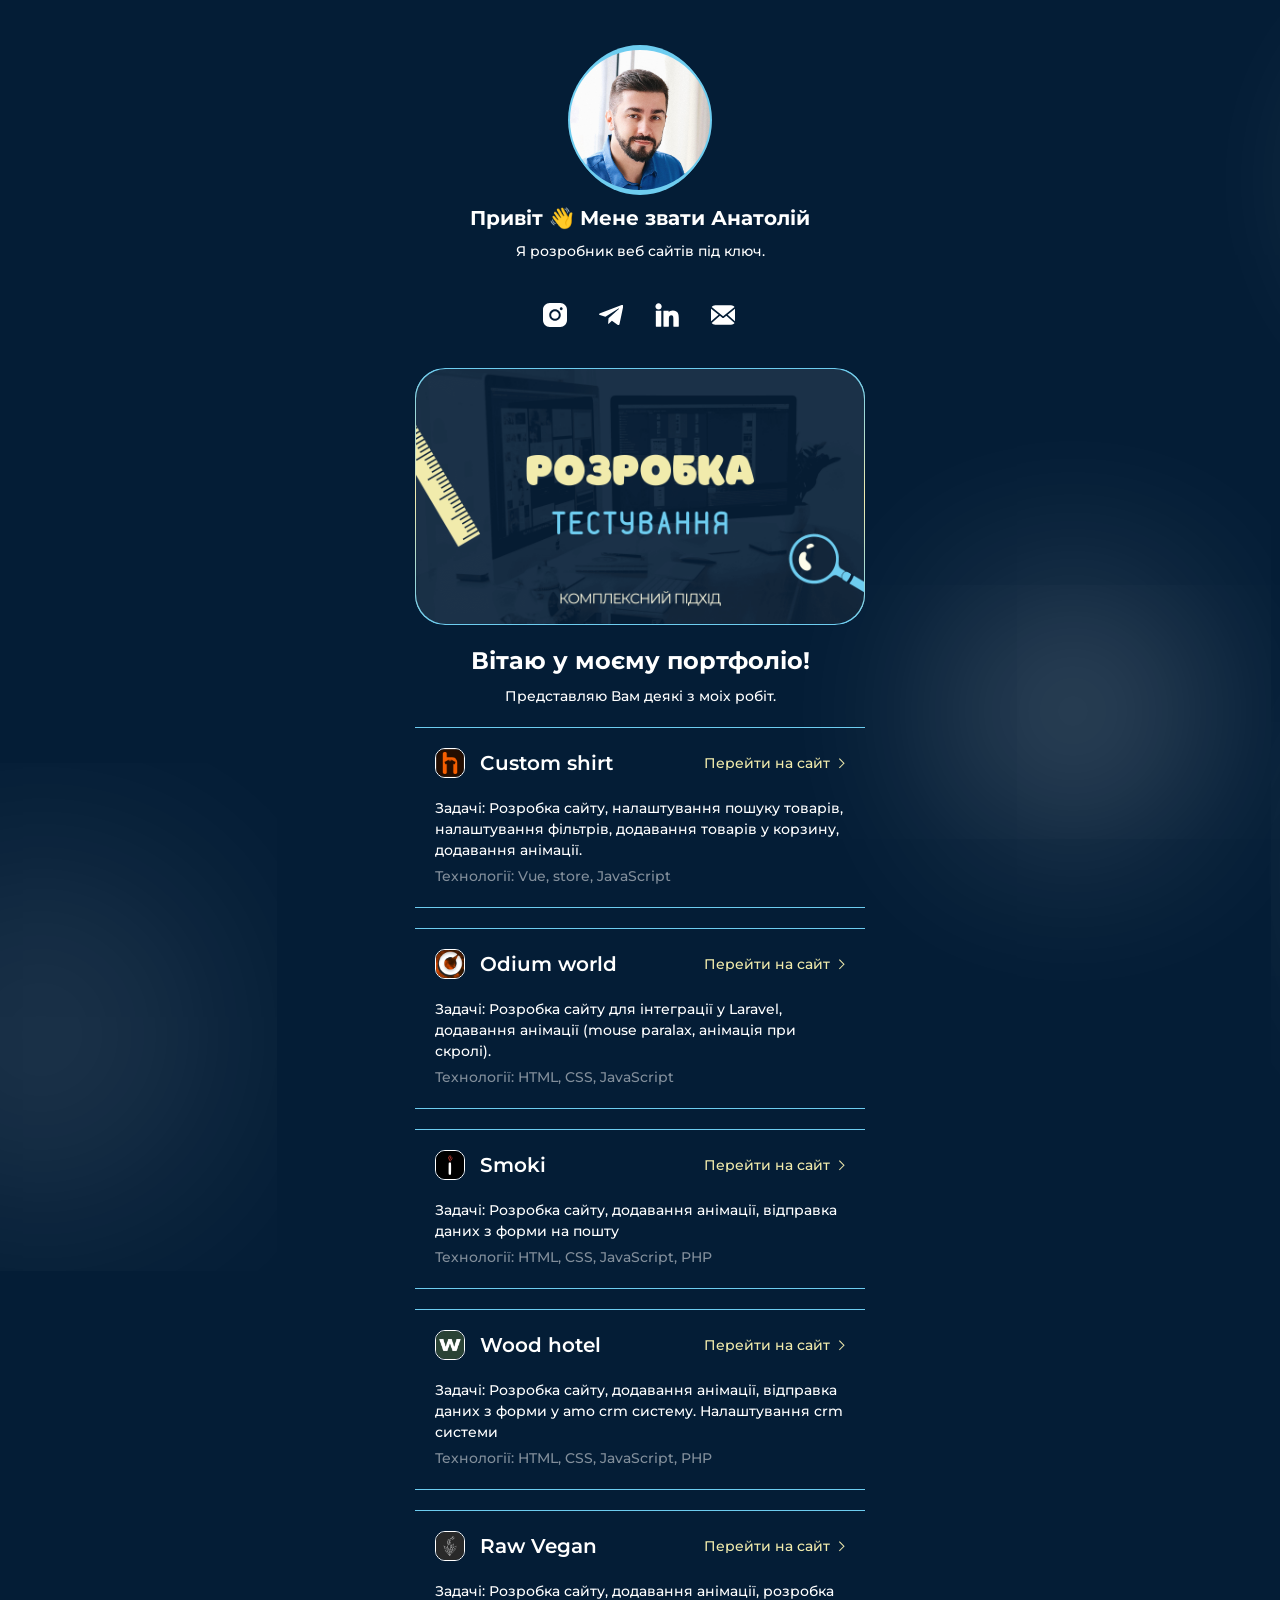
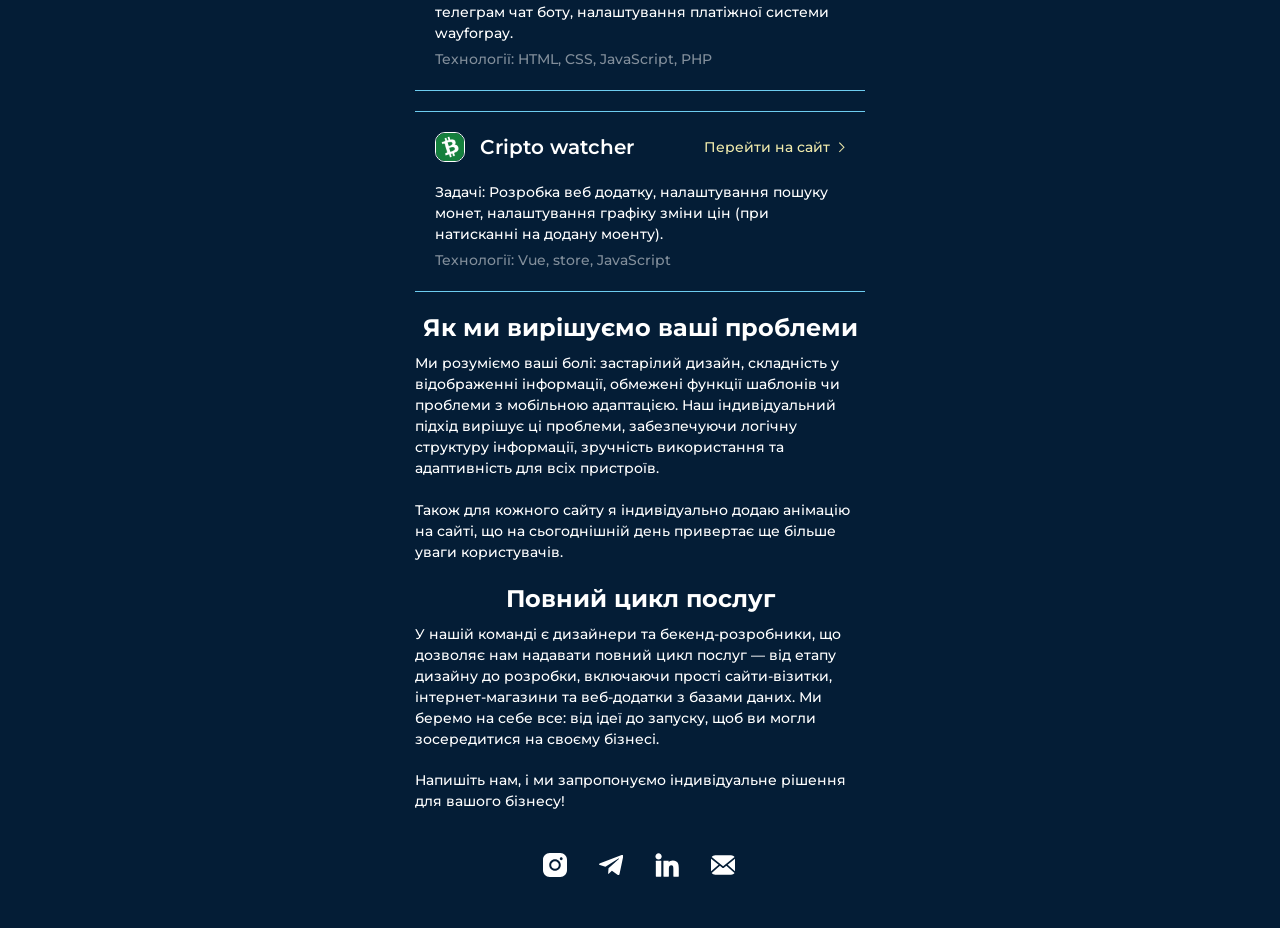
==== commit 2e4f2d6d: "Update index.html" ====
--- a/index.html
+++ b/index.html
@@ -4,8 +4,7 @@
 <head>
 
 	<title>Розробка веб-сайтів</title>
-	<meta name="description" content="Розробка веб-сайтів під ключ: унікальний підхід, чітка структура, зручність i адаптивність для всіх
-		пристроїв.">
+	<meta name="description" content="Розробка веб-сайтів під ключ: унікальний підхід, чітка структура, зручність i адаптивність для всіх пристроїв.">
 
 	<meta charset="UTF-8">
 	<meta name="format-detection" content="telephone=no">
@@ -253,86 +252,86 @@
 			</div>
 		</main>
 
-		<footer class="footer">
-  <div class="container">
-    <div class="footer-body">
-      <div class="items anim-y">
-        <a href="https://www.instagram.com/imbridenko/" target="_blank" class="items-item " aria-label="Social link">
-          <svg class="icon">
-            <use xlink:href="#icon-instagram"></use>
-          </svg>
-        </a>
-        <a href="https://t.me/bridenko" target="_blank" class="items-item" aria-label="Social link">
-          <svg class="icon">
-            <use xlink:href="#icon-telegram"></use>
-          </svg>
-        </a>
-        <a href="https://www.linkedin.com/in/anatolii-kochur-21b7a1181" target="_blank" class="items-item"
-          aria-label="Social link">
-          <svg class="icon">
-            <use xlink:href="#icon-linkedin"></use>
-          </svg>
-        </a>
-        <a href="mailto:glomokomo@gmail.com" target="_blank" class="items-item" aria-label="Social link">
-          <svg class="icon">
-            <use xlink:href="#icon-message"></use>
-          </svg>
-        </a>
-      </div>
-    </div>
-  </div>
+		<footer class="footer">
+  <div class="container">
+    <div class="footer-body">
+      <div class="items anim-y">
+        <a href="https://www.instagram.com/imbridenko/" target="_blank" class="items-item " aria-label="Social link">
+          <svg class="icon">
+            <use xlink:href="#icon-instagram"></use>
+          </svg>
+        </a>
+        <a href="https://t.me/bridenko" target="_blank" class="items-item" aria-label="Social link">
+          <svg class="icon">
+            <use xlink:href="#icon-telegram"></use>
+          </svg>
+        </a>
+        <a href="https://www.linkedin.com/in/anatolii-kochur-21b7a1181" target="_blank" class="items-item"
+          aria-label="Social link">
+          <svg class="icon">
+            <use xlink:href="#icon-linkedin"></use>
+          </svg>
+        </a>
+        <a href="mailto:glomokomo@gmail.com" target="_blank" class="items-item" aria-label="Social link">
+          <svg class="icon">
+            <use xlink:href="#icon-message"></use>
+          </svg>
+        </a>
+      </div>
+    </div>
+  </div>
 </footer>
 	</div>
 
-	<svg aria-hidden="true" style="position: absolute; width: 0; height: 0; overflow: hidden;" version="1.1"
-  xmlns="http://www.w3.org/2000/svg" xmlns:xlink="http://www.w3.org/1999/xlink">
-  <defs>
-    <symbol id="icon-linkedin" viewBox="0 0 33 32">
-      <path
-        d="M8.102 10.282h-6.438c-0.286 0-0.517 0.232-0.517 0.517v20.683c0 0.286 0.232 0.517 0.517 0.517h6.438c0.286 0 0.517-0.232 0.517-0.517v-20.683c0-0.286-0.232-0.517-0.517-0.517z">
-      </path>
-      <path
-        d="M4.885 0c-2.343 0-4.248 1.904-4.248 4.244 0 2.341 1.906 4.246 4.248 4.246 2.341 0 4.245-1.905 4.245-4.246s-1.904-4.244-4.245-4.244z">
-      </path>
-      <path
-        d="M24.478 9.768c-2.586 0-4.497 1.112-5.657 2.375v-1.343c0-0.286-0.232-0.517-0.517-0.517h-6.166c-0.286 0-0.517 0.232-0.517 0.517v20.683c0 0.286 0.232 0.517 0.517 0.517h6.424c0.286 0 0.517-0.231 0.517-0.517v-10.233c0-3.449 0.937-4.792 3.34-4.792 2.618 0 2.826 2.154 2.826 4.969v10.056c0 0.286 0.232 0.517 0.517 0.517h6.427c0.286 0 0.517-0.232 0.517-0.517v-11.345c0-5.128-0.978-10.37-8.229-10.37z">
-      </path>
-    </symbol>
-    <symbol id="icon-message" viewBox="0 0 33 32">
-      <path
-        d="M22.875 15.597l10.375-8.282c0.056 0.307 0.087 0.618 0.093 0.931v15.509c-0.007 0.317-0.038 0.634-0.093 0.946l-10.375-9.104zM16.672 17.551l15.695-12.516c-0.529-0.8-1.248-1.456-2.092-1.91s-1.788-0.693-2.746-0.695h-21.713c-0.959 0.002-1.902 0.241-2.747 0.695s-1.563 1.111-2.092 1.91l15.695 12.516zM0.093 7.315c-0.056 0.307-0.087 0.618-0.093 0.931v15.509c0.007 0.317 0.038 0.634 0.093 0.946l10.375-9.104-10.375-8.282zM21.076 17.070l-3.675 2.947c-0.209 0.161-0.465 0.248-0.729 0.248s-0.52-0.087-0.729-0.248l-3.676-2.947-11.275 9.941c0.536 0.786 1.255 1.43 2.096 1.875s1.776 0.68 2.728 0.684h21.713c0.951-0.003 1.887-0.238 2.728-0.684s1.56-1.090 2.096-1.875l-11.275-9.941z">
-      </path>
-    </symbol>
-    <symbol id="icon-skype" viewBox="0 0 33 32">
-      <path
-        d="M31.721 19.372c2.321-10.398-6.802-19.836-17.525-18.037-5.802-3.599-13.524 0.48-13.524 7.399 0 1.6 0.44 3.119 1.2 4.399-2.121 10.438 7.042 19.756 17.765 17.797 7.562 3.999 15.885-3.959 12.084-11.558zM21.558 25.651c-2.801 1.16-7.442 1.16-10.243-0.32-4.001-2.12-4.681-6.919-1.24-6.919 2.601 0 1.761 3.039 4.401 4.239 1.2 0.56 3.801 0.6 5.282-0.4s1.36-2.56 0.56-3.279c-2.121-1.96-8.242-1.2-11.043-4.639-1.2-1.48-1.44-4.119 0.040-6.039 2.601-3.359 10.243-3.559 13.524-1.040 3.041 2.36 2.201 5.439-0.24 5.439-2.921 0-1.4-3.839-6.162-3.839-3.441 0-4.801 2.44-2.361 3.639 3.281 1.68 11.643 1.12 11.643 7.519 0 2.639-1.641 4.599-4.161 5.639z">
-      </path>
-    </symbol>
-    <symbol id="icon-telegram" viewBox="0 0 33 32">
-      <path
-        d="M13.084 20.42l-0.552 7.758c0.789 0 1.131-0.339 1.541-0.746l3.7-3.536 7.667 5.614c1.406 0.784 2.397 0.371 2.776-1.294l5.032-23.58 0.001-0.001c0.446-2.079-0.752-2.891-2.122-2.381l-29.58 11.325c-2.019 0.784-1.988 1.909-0.343 2.419l7.562 2.352 17.566-10.991c0.827-0.547 1.578-0.245 0.96 0.303l-14.209 12.759z">
-      </path>
-    </symbol>
-    <!-- <symbol id="icon-instagram" viewBox="0 0 32 32">
-      <path
-        d="M16 2.881c4.275 0 4.781 0.019 6.462 0.094 1.563 0.069 2.406 0.331 2.969 0.55 0.744 0.288 1.281 0.638 1.837 1.194 0.563 0.563 0.906 1.094 1.2 1.838 0.219 0.563 0.481 1.412 0.55 2.969 0.075 1.688 0.094 2.194 0.094 6.463s-0.019 4.781-0.094 6.463c-0.069 1.563-0.331 2.406-0.55 2.969-0.288 0.744-0.637 1.281-1.194 1.837-0.563 0.563-1.094 0.906-1.837 1.2-0.563 0.219-1.413 0.481-2.969 0.55-1.688 0.075-2.194 0.094-6.463 0.094s-4.781-0.019-6.463-0.094c-1.563-0.069-2.406-0.331-2.969-0.55-0.744-0.288-1.281-0.637-1.838-1.194-0.563-0.563-0.906-1.094-1.2-1.837-0.219-0.563-0.481-1.413-0.55-2.969-0.075-1.688-0.094-2.194-0.094-6.463s0.019-4.781 0.094-6.463c0.069-1.563 0.331-2.406 0.55-2.969 0.288-0.744 0.638-1.281 1.194-1.838 0.563-0.563 1.094-0.906 1.838-1.2 0.563-0.219 1.412-0.481 2.969-0.55 1.681-0.075 2.188-0.094 6.463-0.094zM16 0c-4.344 0-4.887 0.019-6.594 0.094-1.7 0.075-2.869 0.35-3.881 0.744-1.056 0.412-1.95 0.956-2.837 1.85-0.894 0.888-1.438 1.781-1.85 2.831-0.394 1.019-0.669 2.181-0.744 3.881-0.075 1.713-0.094 2.256-0.094 6.6s0.019 4.887 0.094 6.594c0.075 1.7 0.35 2.869 0.744 3.881 0.413 1.056 0.956 1.95 1.85 2.837 0.887 0.887 1.781 1.438 2.831 1.844 1.019 0.394 2.181 0.669 3.881 0.744 1.706 0.075 2.25 0.094 6.594 0.094s4.888-0.019 6.594-0.094c1.7-0.075 2.869-0.35 3.881-0.744 1.050-0.406 1.944-0.956 2.831-1.844s1.438-1.781 1.844-2.831c0.394-1.019 0.669-2.181 0.744-3.881 0.075-1.706 0.094-2.25 0.094-6.594s-0.019-4.887-0.094-6.594c-0.075-1.7-0.35-2.869-0.744-3.881-0.394-1.063-0.938-1.956-1.831-2.844-0.887-0.887-1.781-1.438-2.831-1.844-1.019-0.394-2.181-0.669-3.881-0.744-1.712-0.081-2.256-0.1-6.6-0.1v0z">
-      </path>
-      <path
-        d="M16 7.781c-4.537 0-8.219 3.681-8.219 8.219s3.681 8.219 8.219 8.219 8.219-3.681 8.219-8.219c0-4.537-3.681-8.219-8.219-8.219zM16 21.331c-2.944 0-5.331-2.387-5.331-5.331s2.387-5.331 5.331-5.331c2.944 0 5.331 2.387 5.331 5.331s-2.387 5.331-5.331 5.331z">
-      </path>
-      <path
-        d="M26.462 7.456c0 1.060-0.859 1.919-1.919 1.919s-1.919-0.859-1.919-1.919c0-1.060 0.859-1.919 1.919-1.919s1.919 0.859 1.919 1.919z">
-      </path>
-    </symbol> -->
-    <symbol id="icon-instagram" viewBox="0 0 32 32">
-      <path
-        d="M21.12 16c0 2.828-2.292 5.12-5.12 5.12s-5.12-2.292-5.12-5.12c0-2.828 2.292-5.12 5.12-5.12v0c2.826 0.003 5.117 2.294 5.12 5.12v0zM32 8.96v14.080c-0.006 4.946-4.014 8.954-8.959 8.96h-14.081c-4.946-0.006-8.954-4.014-8.96-8.959v-14.081c0.006-4.946 4.014-8.954 8.959-8.96h14.081c4.946 0.006 8.954 4.014 8.96 8.959v0.001zM23.68 16c0-4.242-3.438-7.68-7.68-7.68s-7.68 3.438-7.68 7.68c0 4.242 3.438 7.68 7.68 7.68v0c4.24-0.005 7.675-3.44 7.68-7.68v-0zM26.24 7.68c0-1.060-0.86-1.92-1.92-1.92s-1.92 0.86-1.92 1.92c0 1.060 0.86 1.92 1.92 1.92v0c1.060 0 1.92-0.86 1.92-1.92v0z">
-      </path>
-    </symbol>
-  </defs>
+	<svg aria-hidden="true" style="position: absolute; width: 0; height: 0; overflow: hidden;" version="1.1"
+  xmlns="http://www.w3.org/2000/svg" xmlns:xlink="http://www.w3.org/1999/xlink">
+  <defs>
+    <symbol id="icon-linkedin" viewBox="0 0 33 32">
+      <path
+        d="M8.102 10.282h-6.438c-0.286 0-0.517 0.232-0.517 0.517v20.683c0 0.286 0.232 0.517 0.517 0.517h6.438c0.286 0 0.517-0.232 0.517-0.517v-20.683c0-0.286-0.232-0.517-0.517-0.517z">
+      </path>
+      <path
+        d="M4.885 0c-2.343 0-4.248 1.904-4.248 4.244 0 2.341 1.906 4.246 4.248 4.246 2.341 0 4.245-1.905 4.245-4.246s-1.904-4.244-4.245-4.244z">
+      </path>
+      <path
+        d="M24.478 9.768c-2.586 0-4.497 1.112-5.657 2.375v-1.343c0-0.286-0.232-0.517-0.517-0.517h-6.166c-0.286 0-0.517 0.232-0.517 0.517v20.683c0 0.286 0.232 0.517 0.517 0.517h6.424c0.286 0 0.517-0.231 0.517-0.517v-10.233c0-3.449 0.937-4.792 3.34-4.792 2.618 0 2.826 2.154 2.826 4.969v10.056c0 0.286 0.232 0.517 0.517 0.517h6.427c0.286 0 0.517-0.232 0.517-0.517v-11.345c0-5.128-0.978-10.37-8.229-10.37z">
+      </path>
+    </symbol>
+    <symbol id="icon-message" viewBox="0 0 33 32">
+      <path
+        d="M22.875 15.597l10.375-8.282c0.056 0.307 0.087 0.618 0.093 0.931v15.509c-0.007 0.317-0.038 0.634-0.093 0.946l-10.375-9.104zM16.672 17.551l15.695-12.516c-0.529-0.8-1.248-1.456-2.092-1.91s-1.788-0.693-2.746-0.695h-21.713c-0.959 0.002-1.902 0.241-2.747 0.695s-1.563 1.111-2.092 1.91l15.695 12.516zM0.093 7.315c-0.056 0.307-0.087 0.618-0.093 0.931v15.509c0.007 0.317 0.038 0.634 0.093 0.946l10.375-9.104-10.375-8.282zM21.076 17.070l-3.675 2.947c-0.209 0.161-0.465 0.248-0.729 0.248s-0.52-0.087-0.729-0.248l-3.676-2.947-11.275 9.941c0.536 0.786 1.255 1.43 2.096 1.875s1.776 0.68 2.728 0.684h21.713c0.951-0.003 1.887-0.238 2.728-0.684s1.56-1.090 2.096-1.875l-11.275-9.941z">
+      </path>
+    </symbol>
+    <symbol id="icon-skype" viewBox="0 0 33 32">
+      <path
+        d="M31.721 19.372c2.321-10.398-6.802-19.836-17.525-18.037-5.802-3.599-13.524 0.48-13.524 7.399 0 1.6 0.44 3.119 1.2 4.399-2.121 10.438 7.042 19.756 17.765 17.797 7.562 3.999 15.885-3.959 12.084-11.558zM21.558 25.651c-2.801 1.16-7.442 1.16-10.243-0.32-4.001-2.12-4.681-6.919-1.24-6.919 2.601 0 1.761 3.039 4.401 4.239 1.2 0.56 3.801 0.6 5.282-0.4s1.36-2.56 0.56-3.279c-2.121-1.96-8.242-1.2-11.043-4.639-1.2-1.48-1.44-4.119 0.040-6.039 2.601-3.359 10.243-3.559 13.524-1.040 3.041 2.36 2.201 5.439-0.24 5.439-2.921 0-1.4-3.839-6.162-3.839-3.441 0-4.801 2.44-2.361 3.639 3.281 1.68 11.643 1.12 11.643 7.519 0 2.639-1.641 4.599-4.161 5.639z">
+      </path>
+    </symbol>
+    <symbol id="icon-telegram" viewBox="0 0 33 32">
+      <path
+        d="M13.084 20.42l-0.552 7.758c0.789 0 1.131-0.339 1.541-0.746l3.7-3.536 7.667 5.614c1.406 0.784 2.397 0.371 2.776-1.294l5.032-23.58 0.001-0.001c0.446-2.079-0.752-2.891-2.122-2.381l-29.58 11.325c-2.019 0.784-1.988 1.909-0.343 2.419l7.562 2.352 17.566-10.991c0.827-0.547 1.578-0.245 0.96 0.303l-14.209 12.759z">
+      </path>
+    </symbol>
+    <!-- <symbol id="icon-instagram" viewBox="0 0 32 32">
+      <path
+        d="M16 2.881c4.275 0 4.781 0.019 6.462 0.094 1.563 0.069 2.406 0.331 2.969 0.55 0.744 0.288 1.281 0.638 1.837 1.194 0.563 0.563 0.906 1.094 1.2 1.838 0.219 0.563 0.481 1.412 0.55 2.969 0.075 1.688 0.094 2.194 0.094 6.463s-0.019 4.781-0.094 6.463c-0.069 1.563-0.331 2.406-0.55 2.969-0.288 0.744-0.637 1.281-1.194 1.837-0.563 0.563-1.094 0.906-1.837 1.2-0.563 0.219-1.413 0.481-2.969 0.55-1.688 0.075-2.194 0.094-6.463 0.094s-4.781-0.019-6.463-0.094c-1.563-0.069-2.406-0.331-2.969-0.55-0.744-0.288-1.281-0.637-1.838-1.194-0.563-0.563-0.906-1.094-1.2-1.837-0.219-0.563-0.481-1.413-0.55-2.969-0.075-1.688-0.094-2.194-0.094-6.463s0.019-4.781 0.094-6.463c0.069-1.563 0.331-2.406 0.55-2.969 0.288-0.744 0.638-1.281 1.194-1.838 0.563-0.563 1.094-0.906 1.838-1.2 0.563-0.219 1.412-0.481 2.969-0.55 1.681-0.075 2.188-0.094 6.463-0.094zM16 0c-4.344 0-4.887 0.019-6.594 0.094-1.7 0.075-2.869 0.35-3.881 0.744-1.056 0.412-1.95 0.956-2.837 1.85-0.894 0.888-1.438 1.781-1.85 2.831-0.394 1.019-0.669 2.181-0.744 3.881-0.075 1.713-0.094 2.256-0.094 6.6s0.019 4.887 0.094 6.594c0.075 1.7 0.35 2.869 0.744 3.881 0.413 1.056 0.956 1.95 1.85 2.837 0.887 0.887 1.781 1.438 2.831 1.844 1.019 0.394 2.181 0.669 3.881 0.744 1.706 0.075 2.25 0.094 6.594 0.094s4.888-0.019 6.594-0.094c1.7-0.075 2.869-0.35 3.881-0.744 1.050-0.406 1.944-0.956 2.831-1.844s1.438-1.781 1.844-2.831c0.394-1.019 0.669-2.181 0.744-3.881 0.075-1.706 0.094-2.25 0.094-6.594s-0.019-4.887-0.094-6.594c-0.075-1.7-0.35-2.869-0.744-3.881-0.394-1.063-0.938-1.956-1.831-2.844-0.887-0.887-1.781-1.438-2.831-1.844-1.019-0.394-2.181-0.669-3.881-0.744-1.712-0.081-2.256-0.1-6.6-0.1v0z">
+      </path>
+      <path
+        d="M16 7.781c-4.537 0-8.219 3.681-8.219 8.219s3.681 8.219 8.219 8.219 8.219-3.681 8.219-8.219c0-4.537-3.681-8.219-8.219-8.219zM16 21.331c-2.944 0-5.331-2.387-5.331-5.331s2.387-5.331 5.331-5.331c2.944 0 5.331 2.387 5.331 5.331s-2.387 5.331-5.331 5.331z">
+      </path>
+      <path
+        d="M26.462 7.456c0 1.060-0.859 1.919-1.919 1.919s-1.919-0.859-1.919-1.919c0-1.060 0.859-1.919 1.919-1.919s1.919 0.859 1.919 1.919z">
+      </path>
+    </symbol> -->
+    <symbol id="icon-instagram" viewBox="0 0 32 32">
+      <path
+        d="M21.12 16c0 2.828-2.292 5.12-5.12 5.12s-5.12-2.292-5.12-5.12c0-2.828 2.292-5.12 5.12-5.12v0c2.826 0.003 5.117 2.294 5.12 5.12v0zM32 8.96v14.080c-0.006 4.946-4.014 8.954-8.959 8.96h-14.081c-4.946-0.006-8.954-4.014-8.96-8.959v-14.081c0.006-4.946 4.014-8.954 8.959-8.96h14.081c4.946 0.006 8.954 4.014 8.96 8.959v0.001zM23.68 16c0-4.242-3.438-7.68-7.68-7.68s-7.68 3.438-7.68 7.68c0 4.242 3.438 7.68 7.68 7.68v0c4.24-0.005 7.675-3.44 7.68-7.68v-0zM26.24 7.68c0-1.060-0.86-1.92-1.92-1.92s-1.92 0.86-1.92 1.92c0 1.060 0.86 1.92 1.92 1.92v0c1.060 0 1.92-0.86 1.92-1.92v0z">
+      </path>
+    </symbol>
+  </defs>
 </svg>
 
 	<script src="./js/app.js"></script>
 </body>
 
-</html>+</html>
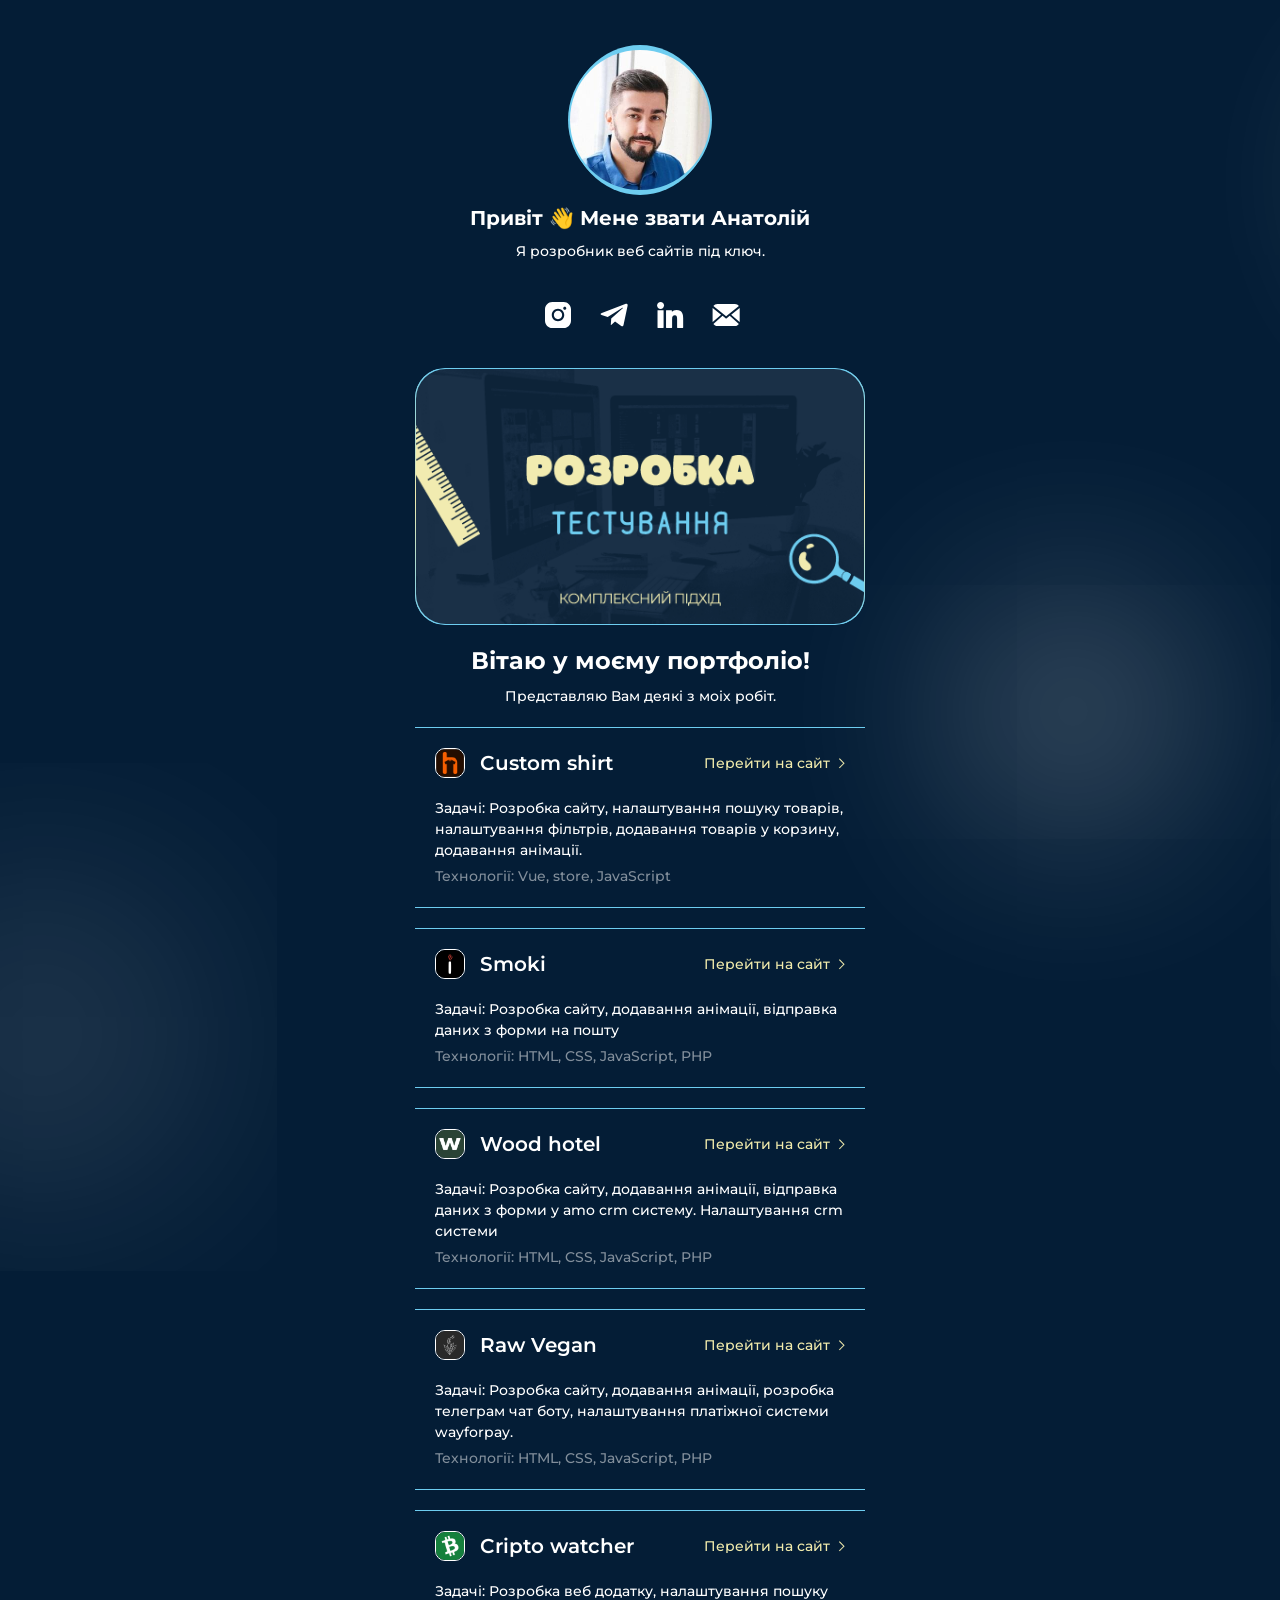
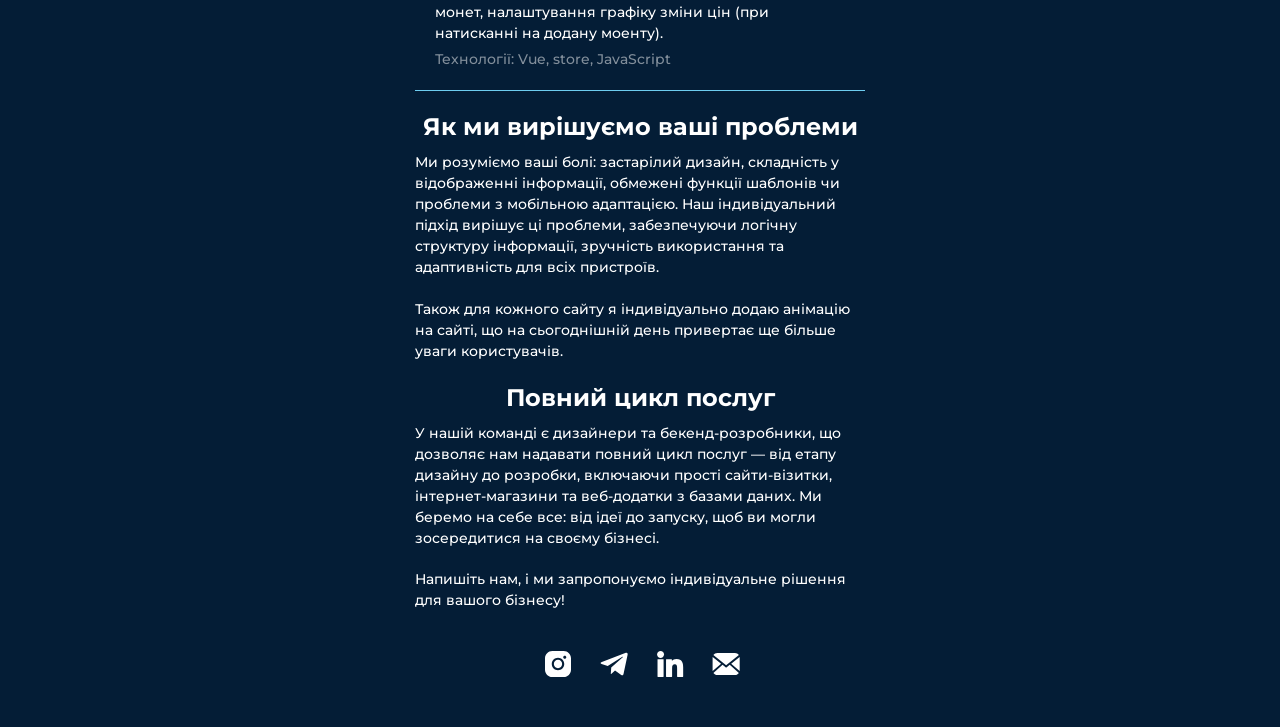
==== commit cb1ab0cf: "first commit" ====
--- a/index.html
+++ b/index.html
@@ -4,7 +4,8 @@
 <head>
 
 	<title>Розробка веб-сайтів</title>
-	<meta name="description" content="Розробка веб-сайтів під ключ: унікальний підхід, чітка структура, зручність i адаптивність для всіх пристроїв.">
+	<meta name="description" content="Розробка веб-сайтів під ключ: унікальний підхід, чітка структура, зручність i адаптивність для всіх
+		пристроїв.">
 
 	<meta charset="UTF-8">
 	<meta name="format-detection" content="telephone=no">
@@ -115,7 +116,7 @@
 									</div>
 								</a>
 							</li>
-							<li class="anim-x">
+							<li style="display: none;">
 								<a href="https://bridenko.github.io/lineage/" class="wave-hover" target="_blank">
 									<div class="card-info">
 										<div class="card-info__head">
@@ -195,7 +196,6 @@
 									</div>
 								</a>
 							</li>
-
 						</ul>
 						<script>
 							const links = document.querySelectorAll(".links a");
@@ -204,15 +204,10 @@
 								links.forEach(link => {
 									const rect = link.getBoundingClientRect();
 									const windowHeight = window.innerHeight;
-
-									// Определяем верхнюю и нижнюю границу зоны (1/3 экрана)
 									const zoneTop = windowHeight / 3;
 									const zoneBottom = (windowHeight / 3) * 2;
-
-									// Центр элемента
 									const elementCenter = rect.top + rect.height / 2;
 
-									// Проверяем, находится ли центр элемента в зоне
 									if (elementCenter >= zoneTop && elementCenter <= zoneBottom) {
 										links.forEach(link => {
 											link.classList.remove("card-bg-anim");
@@ -224,13 +219,10 @@
 								});
 							};
 
-							// Добавляем слушатель скролла
 							window.addEventListener("scroll", onScroll);
-
-							// Вызываем функцию при загрузке страницы (на случай, если элемент уже в нужной зоне)
 							onScroll();
 						</script>
-						<h3 class="title anim-x">Як ми вирішуємо ваші проблеми</h3>
+						<h3 class="title center anim-x">Як ми вирішуємо ваші проблеми</h3>
 						<p class="text anim-x">Ми розуміємо ваші болі: застарілий дизайн, складність у відображенні
 							інформації,
 							обмежені функції шаблонів чи проблеми з мобільною адаптацією. Наш індивідуальний підхід вирішує ці
@@ -240,7 +232,7 @@
 							сайту я індивідуально додаю анімацію на сайті, що на сьогоднішній день привертає ще більше уваги
 							користувачів.
 						</p>
-						<h3 class="title anim-x">Повний цикл послуг</h3>
+						<h3 class="title center anim-x">Повний цикл послуг</h3>
 						<p class="text anim-x">У нашій команді є дизайнери та бекенд-розробники, що дозволяє нам надавати
 							повний
 							цикл послуг — від етапу дизайну до розробки, включаючи прості сайти-візитки, інтернет-магазини та
@@ -252,86 +244,86 @@
 			</div>
 		</main>
 
-		<footer class="footer">
-  <div class="container">
-    <div class="footer-body">
-      <div class="items anim-y">
-        <a href="https://www.instagram.com/imbridenko/" target="_blank" class="items-item " aria-label="Social link">
-          <svg class="icon">
-            <use xlink:href="#icon-instagram"></use>
-          </svg>
-        </a>
-        <a href="https://t.me/bridenko" target="_blank" class="items-item" aria-label="Social link">
-          <svg class="icon">
-            <use xlink:href="#icon-telegram"></use>
-          </svg>
-        </a>
-        <a href="https://www.linkedin.com/in/anatolii-kochur-21b7a1181" target="_blank" class="items-item"
-          aria-label="Social link">
-          <svg class="icon">
-            <use xlink:href="#icon-linkedin"></use>
-          </svg>
-        </a>
-        <a href="mailto:glomokomo@gmail.com" target="_blank" class="items-item" aria-label="Social link">
-          <svg class="icon">
-            <use xlink:href="#icon-message"></use>
-          </svg>
-        </a>
-      </div>
-    </div>
-  </div>
+		<footer class="footer">
+  <div class="container">
+    <div class="footer-body">
+      <div class="items anim-y">
+        <a href="https://www.instagram.com/imbridenko/" target="_blank" class="items-item " aria-label="Social link">
+          <svg class="icon">
+            <use xlink:href="#icon-instagram"></use>
+          </svg>
+        </a>
+        <a href="https://t.me/bridenko" target="_blank" class="items-item" aria-label="Social link">
+          <svg class="icon">
+            <use xlink:href="#icon-telegram"></use>
+          </svg>
+        </a>
+        <a href="https://www.linkedin.com/in/anatolii-kochur-21b7a1181" target="_blank" class="items-item"
+          aria-label="Social link">
+          <svg class="icon">
+            <use xlink:href="#icon-linkedin"></use>
+          </svg>
+        </a>
+        <a href="mailto:glomokomo@gmail.com" target="_blank" class="items-item" aria-label="Social link">
+          <svg class="icon">
+            <use xlink:href="#icon-message"></use>
+          </svg>
+        </a>
+      </div>
+    </div>
+  </div>
 </footer>
 	</div>
 
-	<svg aria-hidden="true" style="position: absolute; width: 0; height: 0; overflow: hidden;" version="1.1"
-  xmlns="http://www.w3.org/2000/svg" xmlns:xlink="http://www.w3.org/1999/xlink">
-  <defs>
-    <symbol id="icon-linkedin" viewBox="0 0 33 32">
-      <path
-        d="M8.102 10.282h-6.438c-0.286 0-0.517 0.232-0.517 0.517v20.683c0 0.286 0.232 0.517 0.517 0.517h6.438c0.286 0 0.517-0.232 0.517-0.517v-20.683c0-0.286-0.232-0.517-0.517-0.517z">
-      </path>
-      <path
-        d="M4.885 0c-2.343 0-4.248 1.904-4.248 4.244 0 2.341 1.906 4.246 4.248 4.246 2.341 0 4.245-1.905 4.245-4.246s-1.904-4.244-4.245-4.244z">
-      </path>
-      <path
-        d="M24.478 9.768c-2.586 0-4.497 1.112-5.657 2.375v-1.343c0-0.286-0.232-0.517-0.517-0.517h-6.166c-0.286 0-0.517 0.232-0.517 0.517v20.683c0 0.286 0.232 0.517 0.517 0.517h6.424c0.286 0 0.517-0.231 0.517-0.517v-10.233c0-3.449 0.937-4.792 3.34-4.792 2.618 0 2.826 2.154 2.826 4.969v10.056c0 0.286 0.232 0.517 0.517 0.517h6.427c0.286 0 0.517-0.232 0.517-0.517v-11.345c0-5.128-0.978-10.37-8.229-10.37z">
-      </path>
-    </symbol>
-    <symbol id="icon-message" viewBox="0 0 33 32">
-      <path
-        d="M22.875 15.597l10.375-8.282c0.056 0.307 0.087 0.618 0.093 0.931v15.509c-0.007 0.317-0.038 0.634-0.093 0.946l-10.375-9.104zM16.672 17.551l15.695-12.516c-0.529-0.8-1.248-1.456-2.092-1.91s-1.788-0.693-2.746-0.695h-21.713c-0.959 0.002-1.902 0.241-2.747 0.695s-1.563 1.111-2.092 1.91l15.695 12.516zM0.093 7.315c-0.056 0.307-0.087 0.618-0.093 0.931v15.509c0.007 0.317 0.038 0.634 0.093 0.946l10.375-9.104-10.375-8.282zM21.076 17.070l-3.675 2.947c-0.209 0.161-0.465 0.248-0.729 0.248s-0.52-0.087-0.729-0.248l-3.676-2.947-11.275 9.941c0.536 0.786 1.255 1.43 2.096 1.875s1.776 0.68 2.728 0.684h21.713c0.951-0.003 1.887-0.238 2.728-0.684s1.56-1.090 2.096-1.875l-11.275-9.941z">
-      </path>
-    </symbol>
-    <symbol id="icon-skype" viewBox="0 0 33 32">
-      <path
-        d="M31.721 19.372c2.321-10.398-6.802-19.836-17.525-18.037-5.802-3.599-13.524 0.48-13.524 7.399 0 1.6 0.44 3.119 1.2 4.399-2.121 10.438 7.042 19.756 17.765 17.797 7.562 3.999 15.885-3.959 12.084-11.558zM21.558 25.651c-2.801 1.16-7.442 1.16-10.243-0.32-4.001-2.12-4.681-6.919-1.24-6.919 2.601 0 1.761 3.039 4.401 4.239 1.2 0.56 3.801 0.6 5.282-0.4s1.36-2.56 0.56-3.279c-2.121-1.96-8.242-1.2-11.043-4.639-1.2-1.48-1.44-4.119 0.040-6.039 2.601-3.359 10.243-3.559 13.524-1.040 3.041 2.36 2.201 5.439-0.24 5.439-2.921 0-1.4-3.839-6.162-3.839-3.441 0-4.801 2.44-2.361 3.639 3.281 1.68 11.643 1.12 11.643 7.519 0 2.639-1.641 4.599-4.161 5.639z">
-      </path>
-    </symbol>
-    <symbol id="icon-telegram" viewBox="0 0 33 32">
-      <path
-        d="M13.084 20.42l-0.552 7.758c0.789 0 1.131-0.339 1.541-0.746l3.7-3.536 7.667 5.614c1.406 0.784 2.397 0.371 2.776-1.294l5.032-23.58 0.001-0.001c0.446-2.079-0.752-2.891-2.122-2.381l-29.58 11.325c-2.019 0.784-1.988 1.909-0.343 2.419l7.562 2.352 17.566-10.991c0.827-0.547 1.578-0.245 0.96 0.303l-14.209 12.759z">
-      </path>
-    </symbol>
-    <!-- <symbol id="icon-instagram" viewBox="0 0 32 32">
-      <path
-        d="M16 2.881c4.275 0 4.781 0.019 6.462 0.094 1.563 0.069 2.406 0.331 2.969 0.55 0.744 0.288 1.281 0.638 1.837 1.194 0.563 0.563 0.906 1.094 1.2 1.838 0.219 0.563 0.481 1.412 0.55 2.969 0.075 1.688 0.094 2.194 0.094 6.463s-0.019 4.781-0.094 6.463c-0.069 1.563-0.331 2.406-0.55 2.969-0.288 0.744-0.637 1.281-1.194 1.837-0.563 0.563-1.094 0.906-1.837 1.2-0.563 0.219-1.413 0.481-2.969 0.55-1.688 0.075-2.194 0.094-6.463 0.094s-4.781-0.019-6.463-0.094c-1.563-0.069-2.406-0.331-2.969-0.55-0.744-0.288-1.281-0.637-1.838-1.194-0.563-0.563-0.906-1.094-1.2-1.837-0.219-0.563-0.481-1.413-0.55-2.969-0.075-1.688-0.094-2.194-0.094-6.463s0.019-4.781 0.094-6.463c0.069-1.563 0.331-2.406 0.55-2.969 0.288-0.744 0.638-1.281 1.194-1.838 0.563-0.563 1.094-0.906 1.838-1.2 0.563-0.219 1.412-0.481 2.969-0.55 1.681-0.075 2.188-0.094 6.463-0.094zM16 0c-4.344 0-4.887 0.019-6.594 0.094-1.7 0.075-2.869 0.35-3.881 0.744-1.056 0.412-1.95 0.956-2.837 1.85-0.894 0.888-1.438 1.781-1.85 2.831-0.394 1.019-0.669 2.181-0.744 3.881-0.075 1.713-0.094 2.256-0.094 6.6s0.019 4.887 0.094 6.594c0.075 1.7 0.35 2.869 0.744 3.881 0.413 1.056 0.956 1.95 1.85 2.837 0.887 0.887 1.781 1.438 2.831 1.844 1.019 0.394 2.181 0.669 3.881 0.744 1.706 0.075 2.25 0.094 6.594 0.094s4.888-0.019 6.594-0.094c1.7-0.075 2.869-0.35 3.881-0.744 1.050-0.406 1.944-0.956 2.831-1.844s1.438-1.781 1.844-2.831c0.394-1.019 0.669-2.181 0.744-3.881 0.075-1.706 0.094-2.25 0.094-6.594s-0.019-4.887-0.094-6.594c-0.075-1.7-0.35-2.869-0.744-3.881-0.394-1.063-0.938-1.956-1.831-2.844-0.887-0.887-1.781-1.438-2.831-1.844-1.019-0.394-2.181-0.669-3.881-0.744-1.712-0.081-2.256-0.1-6.6-0.1v0z">
-      </path>
-      <path
-        d="M16 7.781c-4.537 0-8.219 3.681-8.219 8.219s3.681 8.219 8.219 8.219 8.219-3.681 8.219-8.219c0-4.537-3.681-8.219-8.219-8.219zM16 21.331c-2.944 0-5.331-2.387-5.331-5.331s2.387-5.331 5.331-5.331c2.944 0 5.331 2.387 5.331 5.331s-2.387 5.331-5.331 5.331z">
-      </path>
-      <path
-        d="M26.462 7.456c0 1.060-0.859 1.919-1.919 1.919s-1.919-0.859-1.919-1.919c0-1.060 0.859-1.919 1.919-1.919s1.919 0.859 1.919 1.919z">
-      </path>
-    </symbol> -->
-    <symbol id="icon-instagram" viewBox="0 0 32 32">
-      <path
-        d="M21.12 16c0 2.828-2.292 5.12-5.12 5.12s-5.12-2.292-5.12-5.12c0-2.828 2.292-5.12 5.12-5.12v0c2.826 0.003 5.117 2.294 5.12 5.12v0zM32 8.96v14.080c-0.006 4.946-4.014 8.954-8.959 8.96h-14.081c-4.946-0.006-8.954-4.014-8.96-8.959v-14.081c0.006-4.946 4.014-8.954 8.959-8.96h14.081c4.946 0.006 8.954 4.014 8.96 8.959v0.001zM23.68 16c0-4.242-3.438-7.68-7.68-7.68s-7.68 3.438-7.68 7.68c0 4.242 3.438 7.68 7.68 7.68v0c4.24-0.005 7.675-3.44 7.68-7.68v-0zM26.24 7.68c0-1.060-0.86-1.92-1.92-1.92s-1.92 0.86-1.92 1.92c0 1.060 0.86 1.92 1.92 1.92v0c1.060 0 1.92-0.86 1.92-1.92v0z">
-      </path>
-    </symbol>
-  </defs>
+	<svg aria-hidden="true" style="position: absolute; width: 0; height: 0; overflow: hidden;" version="1.1"
+  xmlns="http://www.w3.org/2000/svg" xmlns:xlink="http://www.w3.org/1999/xlink">
+  <defs>
+    <symbol id="icon-linkedin" viewBox="0 0 33 32">
+      <path
+        d="M8.102 10.282h-6.438c-0.286 0-0.517 0.232-0.517 0.517v20.683c0 0.286 0.232 0.517 0.517 0.517h6.438c0.286 0 0.517-0.232 0.517-0.517v-20.683c0-0.286-0.232-0.517-0.517-0.517z">
+      </path>
+      <path
+        d="M4.885 0c-2.343 0-4.248 1.904-4.248 4.244 0 2.341 1.906 4.246 4.248 4.246 2.341 0 4.245-1.905 4.245-4.246s-1.904-4.244-4.245-4.244z">
+      </path>
+      <path
+        d="M24.478 9.768c-2.586 0-4.497 1.112-5.657 2.375v-1.343c0-0.286-0.232-0.517-0.517-0.517h-6.166c-0.286 0-0.517 0.232-0.517 0.517v20.683c0 0.286 0.232 0.517 0.517 0.517h6.424c0.286 0 0.517-0.231 0.517-0.517v-10.233c0-3.449 0.937-4.792 3.34-4.792 2.618 0 2.826 2.154 2.826 4.969v10.056c0 0.286 0.232 0.517 0.517 0.517h6.427c0.286 0 0.517-0.232 0.517-0.517v-11.345c0-5.128-0.978-10.37-8.229-10.37z">
+      </path>
+    </symbol>
+    <symbol id="icon-message" viewBox="0 0 33 32">
+      <path
+        d="M22.875 15.597l10.375-8.282c0.056 0.307 0.087 0.618 0.093 0.931v15.509c-0.007 0.317-0.038 0.634-0.093 0.946l-10.375-9.104zM16.672 17.551l15.695-12.516c-0.529-0.8-1.248-1.456-2.092-1.91s-1.788-0.693-2.746-0.695h-21.713c-0.959 0.002-1.902 0.241-2.747 0.695s-1.563 1.111-2.092 1.91l15.695 12.516zM0.093 7.315c-0.056 0.307-0.087 0.618-0.093 0.931v15.509c0.007 0.317 0.038 0.634 0.093 0.946l10.375-9.104-10.375-8.282zM21.076 17.070l-3.675 2.947c-0.209 0.161-0.465 0.248-0.729 0.248s-0.52-0.087-0.729-0.248l-3.676-2.947-11.275 9.941c0.536 0.786 1.255 1.43 2.096 1.875s1.776 0.68 2.728 0.684h21.713c0.951-0.003 1.887-0.238 2.728-0.684s1.56-1.090 2.096-1.875l-11.275-9.941z">
+      </path>
+    </symbol>
+    <symbol id="icon-skype" viewBox="0 0 33 32">
+      <path
+        d="M31.721 19.372c2.321-10.398-6.802-19.836-17.525-18.037-5.802-3.599-13.524 0.48-13.524 7.399 0 1.6 0.44 3.119 1.2 4.399-2.121 10.438 7.042 19.756 17.765 17.797 7.562 3.999 15.885-3.959 12.084-11.558zM21.558 25.651c-2.801 1.16-7.442 1.16-10.243-0.32-4.001-2.12-4.681-6.919-1.24-6.919 2.601 0 1.761 3.039 4.401 4.239 1.2 0.56 3.801 0.6 5.282-0.4s1.36-2.56 0.56-3.279c-2.121-1.96-8.242-1.2-11.043-4.639-1.2-1.48-1.44-4.119 0.040-6.039 2.601-3.359 10.243-3.559 13.524-1.040 3.041 2.36 2.201 5.439-0.24 5.439-2.921 0-1.4-3.839-6.162-3.839-3.441 0-4.801 2.44-2.361 3.639 3.281 1.68 11.643 1.12 11.643 7.519 0 2.639-1.641 4.599-4.161 5.639z">
+      </path>
+    </symbol>
+    <symbol id="icon-telegram" viewBox="0 0 33 32">
+      <path
+        d="M13.084 20.42l-0.552 7.758c0.789 0 1.131-0.339 1.541-0.746l3.7-3.536 7.667 5.614c1.406 0.784 2.397 0.371 2.776-1.294l5.032-23.58 0.001-0.001c0.446-2.079-0.752-2.891-2.122-2.381l-29.58 11.325c-2.019 0.784-1.988 1.909-0.343 2.419l7.562 2.352 17.566-10.991c0.827-0.547 1.578-0.245 0.96 0.303l-14.209 12.759z">
+      </path>
+    </symbol>
+    <!-- <symbol id="icon-instagram" viewBox="0 0 32 32">
+      <path
+        d="M16 2.881c4.275 0 4.781 0.019 6.462 0.094 1.563 0.069 2.406 0.331 2.969 0.55 0.744 0.288 1.281 0.638 1.837 1.194 0.563 0.563 0.906 1.094 1.2 1.838 0.219 0.563 0.481 1.412 0.55 2.969 0.075 1.688 0.094 2.194 0.094 6.463s-0.019 4.781-0.094 6.463c-0.069 1.563-0.331 2.406-0.55 2.969-0.288 0.744-0.637 1.281-1.194 1.837-0.563 0.563-1.094 0.906-1.837 1.2-0.563 0.219-1.413 0.481-2.969 0.55-1.688 0.075-2.194 0.094-6.463 0.094s-4.781-0.019-6.463-0.094c-1.563-0.069-2.406-0.331-2.969-0.55-0.744-0.288-1.281-0.637-1.838-1.194-0.563-0.563-0.906-1.094-1.2-1.837-0.219-0.563-0.481-1.413-0.55-2.969-0.075-1.688-0.094-2.194-0.094-6.463s0.019-4.781 0.094-6.463c0.069-1.563 0.331-2.406 0.55-2.969 0.288-0.744 0.638-1.281 1.194-1.838 0.563-0.563 1.094-0.906 1.838-1.2 0.563-0.219 1.412-0.481 2.969-0.55 1.681-0.075 2.188-0.094 6.463-0.094zM16 0c-4.344 0-4.887 0.019-6.594 0.094-1.7 0.075-2.869 0.35-3.881 0.744-1.056 0.412-1.95 0.956-2.837 1.85-0.894 0.888-1.438 1.781-1.85 2.831-0.394 1.019-0.669 2.181-0.744 3.881-0.075 1.713-0.094 2.256-0.094 6.6s0.019 4.887 0.094 6.594c0.075 1.7 0.35 2.869 0.744 3.881 0.413 1.056 0.956 1.95 1.85 2.837 0.887 0.887 1.781 1.438 2.831 1.844 1.019 0.394 2.181 0.669 3.881 0.744 1.706 0.075 2.25 0.094 6.594 0.094s4.888-0.019 6.594-0.094c1.7-0.075 2.869-0.35 3.881-0.744 1.050-0.406 1.944-0.956 2.831-1.844s1.438-1.781 1.844-2.831c0.394-1.019 0.669-2.181 0.744-3.881 0.075-1.706 0.094-2.25 0.094-6.594s-0.019-4.887-0.094-6.594c-0.075-1.7-0.35-2.869-0.744-3.881-0.394-1.063-0.938-1.956-1.831-2.844-0.887-0.887-1.781-1.438-2.831-1.844-1.019-0.394-2.181-0.669-3.881-0.744-1.712-0.081-2.256-0.1-6.6-0.1v0z">
+      </path>
+      <path
+        d="M16 7.781c-4.537 0-8.219 3.681-8.219 8.219s3.681 8.219 8.219 8.219 8.219-3.681 8.219-8.219c0-4.537-3.681-8.219-8.219-8.219zM16 21.331c-2.944 0-5.331-2.387-5.331-5.331s2.387-5.331 5.331-5.331c2.944 0 5.331 2.387 5.331 5.331s-2.387 5.331-5.331 5.331z">
+      </path>
+      <path
+        d="M26.462 7.456c0 1.060-0.859 1.919-1.919 1.919s-1.919-0.859-1.919-1.919c0-1.060 0.859-1.919 1.919-1.919s1.919 0.859 1.919 1.919z">
+      </path>
+    </symbol> -->
+    <symbol id="icon-instagram" viewBox="0 0 32 32">
+      <path
+        d="M21.12 16c0 2.828-2.292 5.12-5.12 5.12s-5.12-2.292-5.12-5.12c0-2.828 2.292-5.12 5.12-5.12v0c2.826 0.003 5.117 2.294 5.12 5.12v0zM32 8.96v14.080c-0.006 4.946-4.014 8.954-8.959 8.96h-14.081c-4.946-0.006-8.954-4.014-8.96-8.959v-14.081c0.006-4.946 4.014-8.954 8.959-8.96h14.081c4.946 0.006 8.954 4.014 8.96 8.959v0.001zM23.68 16c0-4.242-3.438-7.68-7.68-7.68s-7.68 3.438-7.68 7.68c0 4.242 3.438 7.68 7.68 7.68v0c4.24-0.005 7.675-3.44 7.68-7.68v-0zM26.24 7.68c0-1.060-0.86-1.92-1.92-1.92s-1.92 0.86-1.92 1.92c0 1.060 0.86 1.92 1.92 1.92v0c1.060 0 1.92-0.86 1.92-1.92v0z">
+      </path>
+    </symbol>
+  </defs>
 </svg>
 
 	<script src="./js/app.js"></script>
 </body>
 
-</html>
+</html>
--- a/css/style.min.css
+++ b/css/style.min.css
@@ -1 +1 @@
-body,html{margin:0;padding:0;width:100%;height:100%}body{position:relative}body *{font-family:Montserrat,sans-serif;font-style:normal;font-size:14px;font-weight:500;line-height:1.3;color:#aec09a}body.lock{overflow:hidden}.main-wrapper{position:relative;overflow-x:hidden;overflow-y:auto;background:-webkit-gradient(linear,left top,left bottom,from(#1dd1af),to(#1f2222));background:-o-linear-gradient(#1dd1af,#1f2222);background:linear-gradient(#1dd1af,#1f2222);background:#041d36;display:-webkit-box;display:-ms-flexbox;display:flex;-webkit-box-orient:vertical;-webkit-box-direction:normal;-ms-flex-direction:column;flex-direction:column;min-height:100vh;z-index:100}a{display:inline-block;color:#fff}input::-webkit-input-placeholder,textarea::-webkit-input-placeholder{font-family:Montserrat,sans-serif;font-style:normal;font-size:14px;font-weight:500;line-height:1.3;color:#fff}input::-moz-placeholder,textarea::-moz-placeholder{font-family:Montserrat,sans-serif;font-style:normal;font-size:14px;font-weight:500;line-height:1.3;color:#fff}input:-ms-input-placeholder,textarea:-ms-input-placeholder{font-family:Montserrat,sans-serif;font-style:normal;font-size:14px;font-weight:500;line-height:1.3;color:#fff}input::-ms-input-placeholder,textarea::-ms-input-placeholder{font-family:Montserrat,sans-serif;font-style:normal;font-size:14px;font-weight:500;line-height:1.3;color:#fff}a,body,h1,input,input::placeholder,li,option,p,select,textarea,textarea::placeholder,ul{font-family:Montserrat,sans-serif;font-style:normal;font-size:14px;font-weight:500;line-height:1.3;color:#fff}img{display:block}.main{display:-webkit-box;display:-ms-flexbox;display:flex;-webkit-box-orient:vertical;-webkit-box-direction:normal;-ms-flex-direction:column;flex-direction:column;width:100%;-webkit-box-flex:1;-ms-flex:1 0 auto;flex:1 0 auto;overflow:hidden}.section{margin-bottom:40px}.section-body{display:-webkit-box;display:-ms-flexbox;display:flex;-webkit-box-align:center;-ms-flex-align:center;align-items:center;-webkit-box-orient:vertical;-webkit-box-direction:normal;-ms-flex-direction:column;flex-direction:column}.container{position:relative;max-width:490px;width:100%;margin:0 auto;padding:0 20px;z-index:100}.title{margin-bottom:10px;font-family:Montserrat,sans-serif;font-size:24px;font-weight:700;line-height:1.3;color:#fff}.title *{font-size:24px;font-weight:700;line-height:1.3;color:#fff}.text{margin-bottom:20px;font-size:14px;font-weight:500;line-height:1.5;color:#fff}.text:last-child{margin-bottom:0}.center{text-align:center}.icon{display:inline-block;vertical-align:middle;width:24px;height:24px;fill:currentColor;-webkit-box-flex:0;-ms-flex:0 0 24px;flex:0 0 24px;pointer-events:none;-webkit-transition:fill .2s ease,-webkit-transform .2s ease;transition:fill .2s ease,-webkit-transform .2s ease;-o-transition:fill .2s ease,transform .2s ease;transition:fill .2s ease,transform .2s ease;transition:fill .2s ease,transform .2s ease,-webkit-transform .2s ease}.for-desktop{display:-webkit-box!important;display:-ms-flexbox!important;display:flex!important}.for-mobile{display:none!important}*{padding:0;margin:0;border:0;font-size:100%;font:inherit;vertical-align:baseline}form{margin:0}article,aside,details,figcaption,figure,footer,header,hgroup,menu,nav,section{display:block}*,:after,:before{-webkit-box-sizing:border-box;box-sizing:border-box;padding:0;margin:0;border:0}a{display:inline-block}html{font-size:100%;-webkit-text-size-adjust:100%;-ms-text-size-adjust:100%}body,html{height:100%;font-size:100%;-ms-text-size-adjust:100%;-moz-text-size-adjust:100%;-webkit-text-size-adjust:100%;-webkit-overflow-scrolling:touch}body{-webkit-font-smoothing:antialiased;-moz-osx-font-smoothing:grayscale;margin:0;padding:0;overflow-x:hidden}button,input,optgroup,select,textarea{padding:0;margin:0;border:none;border-radius:0;-webkit-box-shadow:none;box-shadow:none;background-color:transparent;font:inherit;font-size:100%;text-transform:none;color:inherit;letter-spacing:inherit;vertical-align:baseline}button,html input[type=button],input[type=reset],input[type=submit]{-webkit-appearance:button;cursor:pointer}button[disabled],html input[disabled]{cursor:default}button,input,textarea{font-family:inherit}input::-ms-clear{display:none}input[type=search]::-webkit-search-cancel-button,input[type=search]::-webkit-search-decoration,input[type=search]::-webkit-search-results-button,input[type=search]::-webkit-search-results-decoration{-webkit-appearance:none;-moz-appearance:none}input[type=search]{-webkit-appearance:none;-moz-appearance:none;-webkit-box-sizing:content-box;box-sizing:content-box}textarea{overflow:auto;vertical-align:top;resize:vertical}button{cursor:pointer;-webkit-appearance:none;-moz-appearance:none;appearance:none}button,input{overflow:visible;line-height:normal}button,select{text-transform:none}button:focus{outline:0}button::-moz-focus-inner{padding:0;border:0}:focus{outline:0}input[type=checkbox],input[type=radio]{-webkit-box-sizing:border-box;box-sizing:border-box;padding:0;height:22px;width:22px}input[type=search]{-webkit-appearance:textfield;-webkit-box-sizing:content-box;box-sizing:content-box}input[type=search]::-webkit-search-cancel-button,input[type=search]::-webkit-search-decoration{-webkit-appearance:none}[type=button],[type=reset],[type=submit],button{cursor:pointer;-webkit-appearance:none}[type=button]::-moz-focus-inner,[type=reset]::-moz-focus-inner,[type=submit]::-moz-focus-inner,button::-moz-focus-inner{border:none;padding:0}button::-moz-focus-inner,input::-moz-focus-inner{border:0;padding:0}[type=button]:-moz-focusring,[type=reset]:-moz-focusring,[type=submit]:-moz-focusring,button:-moz-focusring{outline:0}[type=number]::-webkit-inner-spin-button,[type=number]::-webkit-outer-spin-button{height:auto}[type=search]{outline:0}[type=search]::-webkit-search-decoration{-webkit-appearance:none}::-webkit-file-upload-button{-webkit-appearance:none;font:inherit}textarea{resize:none;overflow-y:auto;overflow-x:hidden;vertical-align:top}a{text-decoration:none}a:active,a:focus{outline:0}a,a:visited{text-decoration:none}a:hover{text-decoration:none}li,ol,ul{list-style:none;margin:0;padding:0}img{vertical-align:center;border:0;-ms-interpolation-mode:bicubic}svg{display:block;width:100%;height:100%;fill:currentColor}h1,h2,h3,h4,h5,h6,p{margin:0;padding:0;color:inherit;font-size:inherit;font-weight:inherit}::-webkit-scrollbar{width:3px}::-webkit-scrollbar-track{background-color:transparent}::-webkit-scrollbar-thumb{background-color:#fff}::-moz-scrollbar{width:3px}::-moz-scrollbar-track{background-color:transparent}::-moz-scrollbar-thumb{background-color:#fff}::-ms-scrollbar{width:3px}::-ms-scrollbar-track{background-color:transparent}::-ms-scrollbar-thumb{background-color:#fff}audio,canvas,video{display:inline-block;max-width:100%}audio:not([controls]){display:none;height:0}[hidden]{display:none}::-webkit-input-placeholder{color:inherit;opacity:1;-webkit-transition:opacity .3s;transition:opacity .3s}::-moz-input-placeholder{color:inherit;opacity:1;-moz-transition:opacity .3s;transition:opacity .3s}:-moz-placeholder{color:inherit;opacity:1;-moz-transition:opacity .3s;transition:opacity .3s}:-ms-input-placeholder{color:inherit;opacity:1;-ms-transition:opacity .3s;transition:opacity .3s}:focus::-webkit-input-placeholder{opacity:0}:focus::-moz-input-placeholder{opacity:0}:focus:-moz-placeholder{opacity:0}:focus:-ms-input-placeholder{opacity:0}input[type=file],input[type=file]::-webkit-file-upload-button{cursor:pointer}@font-face{font-family:Montserrat;font-display:swap;src:url(../fonts/Montserrat-Regular.woff2) format("woff2");font-weight:400;font-style:normal}@font-face{font-family:Montserrat;font-display:swap;src:url(../fonts/Montserrat-Bold.woff2) format("woff2");font-weight:700;font-style:normal}@font-face{font-family:Montserrat;font-display:swap;src:url(../fonts/Montserrat-Medium.woff2) format("woff2");font-weight:500;font-style:normal}@font-face{font-family:Montserrat;font-display:swap;src:url(../fonts/Montserrat-SemiBold.woff2) format("woff2");font-weight:600;font-style:normal}.header{margin:0 0 40px 0;padding-top:50px;width:100%;z-index:100}.header-body{display:-webkit-box;display:-ms-flexbox;display:flex;-webkit-box-orient:vertical;-webkit-box-direction:normal;-ms-flex-direction:column;flex-direction:column;-webkit-box-align:center;-ms-flex-align:center;align-items:center}.header-title{margin-bottom:10px;font-size:20px}.header-text{max-width:300px;text-align:center}.main-icon{position:relative;width:140px;height:140px;margin-bottom:15px;border-radius:50%;background-color:#f1ebac;opacity:1}.main-icon img{position:absolute;top:0;left:0;z-index:3;width:100%;height:100%;-o-object-fit:contain;object-fit:contain;border-radius:50%}.main-icon::before{content:"";position:absolute;top:-2px;left:-2px;z-index:2;width:calc(100% + 4px);height:calc(100% + 4px);border-radius:50%;background-color:#6ecdf0}.main-icon::after{content:"";position:absolute;top:-5px;left:0;z-index:1;width:calc(100% + 0px);height:calc(100% + 10px);border-radius:50%;background-color:#6ecdf0;-webkit-animation:infinityRotate 5s infinite;animation:infinityRotate 5s infinite}@-webkit-keyframes infinityRotate{0%{-webkit-transform:rotate(0);transform:rotate(0)}25%{-webkit-transform:rotate(90deg);transform:rotate(90deg)}50%{-webkit-transform:rotate(180deg);transform:rotate(180deg)}75%{-webkit-transform:rotate(270deg);transform:rotate(270deg)}100%{-webkit-transform:rotate(360deg);transform:rotate(360deg)}}@keyframes infinityRotate{0%{-webkit-transform:rotate(0);transform:rotate(0)}25%{-webkit-transform:rotate(90deg);transform:rotate(90deg)}50%{-webkit-transform:rotate(180deg);transform:rotate(180deg)}75%{-webkit-transform:rotate(270deg);transform:rotate(270deg)}100%{-webkit-transform:rotate(360deg);transform:rotate(360deg)}}.pulsing:before{position:absolute;top:0;left:0;width:100%;height:100%;border-radius:50%;content:"";-webkit-box-shadow:inset 0 0 0 1px #fff;box-shadow:inset 0 0 0 1px #fff;-webkit-transition:opacity .2s,-webkit-transform .2s;transition:opacity .2s,-webkit-transform .2s;-o-transition:transform .2s,opacity .2s;transition:transform .2s,opacity .2s;transition:transform .2s,opacity .2s,-webkit-transform .2s;-webkit-animation:pulsingShadow 2s infinite;animation:pulsingShadow 2s infinite}.pulsing{-webkit-animation:scaleLogo 2s infinite;animation:scaleLogo 2s infinite;z-index:100}@-webkit-keyframes scaleLogo{0%{-webkit-transform:scale(1);transform:scale(1)}50%{-webkit-transform:scale(1.025);transform:scale(1.025)}100%{-webkit-transform:scale(1);transform:scale(1)}}@keyframes scaleLogo{0%{-webkit-transform:scale(1);transform:scale(1)}50%{-webkit-transform:scale(1.025);transform:scale(1.025)}100%{-webkit-transform:scale(1);transform:scale(1)}}@-webkit-keyframes pulsingShadow{0%{-webkit-transform:scale(1);transform:scale(1);opacity:1}50%{-webkit-transform:scale(1.2);transform:scale(1.2);opacity:0}100%{-webkit-transform:scale(1);transform:scale(1);opacity:0}}@keyframes pulsingShadow{0%{-webkit-transform:scale(1);transform:scale(1);opacity:1}50%{-webkit-transform:scale(1.2);transform:scale(1.2);opacity:0}100%{-webkit-transform:scale(1);transform:scale(1);opacity:0}}.footer-body{display:-webkit-box;display:-ms-flexbox;display:flex;-webkit-box-orient:vertical;-webkit-box-direction:normal;-ms-flex-direction:column;flex-direction:column;-webkit-box-align:center;-ms-flex-align:center;align-items:center;padding-bottom:50px}.items{display:-webkit-box;display:-ms-flexbox;display:flex;-webkit-box-align:center;-ms-flex-align:center;align-items:center}.items-item{display:-webkit-box;display:-ms-flexbox;display:flex;-webkit-box-align:center;-ms-flex-align:center;align-items:center;width:26px;height:26px;margin-right:30px;-webkit-transition:-webkit-transform .2s ease;transition:-webkit-transform .2s ease;-o-transition:transform .2s ease;transition:transform .2s ease;transition:transform .2s ease,-webkit-transform .2s ease}.items-item:last-child{margin-right:0}.items-item .icon{fill:#fff;width:26px;height:26px;-webkit-transition:fill .2s ease,-webkit-transform .2s ease;transition:fill .2s ease,-webkit-transform .2s ease;-o-transition:fill .2s ease,transform .2s ease;transition:fill .2s ease,transform .2s ease;transition:fill .2s ease,transform .2s ease,-webkit-transform .2s ease}.banner{position:relative!important;max-width:100%;width:100%;padding-bottom:56.5789473684%;border:1px solid #6ecdf0;border-radius:30px;-webkit-transition:all .2s ease;-o-transition:all .2s ease;transition:all .2s ease}.banner-wrapper{margin-bottom:20px;width:100%;overflow:hidden;border-radius:30px}.banner img{position:absolute;top:0;left:0;display:block;width:100%;height:100%;-o-object-fit:cover;object-fit:cover;border-radius:30px}.banner::before{content:"";position:absolute;top:0;left:-25%;width:150%;height:100%;background:#6ecdf0;-webkit-transform-origin:center;-ms-transform-origin:center;transform-origin:center;-webkit-transition:all .2s ease .2s;-o-transition:all .2s ease .2s;transition:all .2s ease .2s;background:-webkit-gradient(linear,left bottom,left top,from(#6ecdf0),color-stop(#f1ebac),to(#6ecdf0));background:-o-linear-gradient(bottom,#6ecdf0,#f1ebac,#6ecdf0);background:linear-gradient(0deg,#6ecdf0,#f1ebac,#6ecdf0);-webkit-transition:opacity .2s ease;-o-transition:opacity .2s ease;transition:opacity .2s ease;-webkit-animation:glowing 7s linear infinite;animation:glowing 7s linear infinite}@-webkit-keyframes glowing{0%{-webkit-transform:rotate(0);transform:rotate(0)}100%{-webkit-transform:rotate(360deg);transform:rotate(360deg)}}@keyframes glowing{0%{-webkit-transform:rotate(0);transform:rotate(0)}100%{-webkit-transform:rotate(360deg);transform:rotate(360deg)}}.links{width:100%;margin-bottom:20px}.links a{position:relative;padding:20px;display:-webkit-box;display:-ms-flexbox;display:flex;-webkit-box-align:center;-ms-flex-align:center;align-items:center;border-radius:0;border-top:1px solid #6ecdf0;border-bottom:1px solid #6ecdf0;color:#000;z-index:1;-webkit-transition:all .2s ease;-o-transition:all .2s ease;transition:all .2s ease}.links a .title{margin-bottom:10px;font-size:20px;font-weight:600;color:#fff}.links a .text{display:block;max-width:100%;width:100%;-webkit-transition:color .2s ease;-o-transition:color .2s ease;transition:color .2s ease;margin-bottom:5px;font-size:14px;font-weight:500;color:#fff;-webkit-transition:all .2s ease;-o-transition:all .2s ease;transition:all .2s ease}.links a .text:last-child{margin-bottom:0}.links a .text.custom{font-size:14px;font-weight:500;color:rgba(255,255,255,.5);-webkit-transition:all .2s ease;-o-transition:all .2s ease;transition:all .2s ease}.links a .card-info{width:100%}.links a .card-info__head{width:100%;display:-webkit-box;display:-ms-flexbox;display:flex;-webkit-box-align:center;-ms-flex-align:center;align-items:center;margin-bottom:20px}.links a .card-info__head .title{margin:0}.links a .card-info__head .link{position:relative;padding:0 15px;max-width:-webkit-fit-content;max-width:-moz-fit-content;max-width:fit-content;line-height:1;margin-left:auto;color:#f1ebac!important}.links a .card-info__head .link:after{content:"";position:absolute;top:50%;-webkit-transform:rotate(45deg) translateY(calc(-50% - 1px));-ms-transform:rotate(45deg) translateY(calc(-50% - 1px));transform:rotate(45deg) translateY(calc(-50% - 1px));right:5px;border:solid #f1ebac;border-width:1px 1px 0 0;display:inline-block;padding:3px;will-change:transform;-ms-flex-negative:0;flex-shrink:0}.links a::before{content:"";position:absolute;top:0;left:-100%;z-index:-1;width:100%;height:100%;background-color:rgba(13,91,118,.3);-webkit-transition:left .5s cubic-bezier(.25,.75,.5,1.25);-o-transition:left .5s cubic-bezier(.25,.75,.5,1.25);transition:left .5s cubic-bezier(.25,.75,.5,1.25);pointer-events:none}.links a.card-bg-anim .link{color:#6ecdf0!important}.links a.card-bg-anim .link:after{content:"";position:absolute;top:50%;-webkit-transform:rotate(45deg) translateY(calc(-50% - 1px));-ms-transform:rotate(45deg) translateY(calc(-50% - 1px));transform:rotate(45deg) translateY(calc(-50% - 1px));right:5px;border:solid #6ecdf0;border-width:1px 1px 0 0;display:inline-block;padding:3px;will-change:transform;-ms-flex-negative:0;flex-shrink:0}.links a.card-bg-anim::before{content:"";left:0}.links a:after{content:"";position:absolute;left:50%;top:50%;width:70%;height:50%;border-radius:10px;background-color:transparent;-webkit-transform:translateX(-50%) translateY(-50%);-ms-transform:translateX(-50%) translateY(-50%);transform:translateX(-50%) translateY(-50%);z-index:-1;-webkit-transition:width .2s ease,height .2s ease,background-color .2s ease;-o-transition:width .2s ease,height .2s ease,background-color .2s ease;transition:width .2s ease,height .2s ease,background-color .2s ease}.links li{margin-bottom:20px}.links li:last-child{margin-bottom:0}.logo{position:relative;max-width:30px;width:30px;height:30px;margin-right:15px;display:-webkit-box;display:-ms-flexbox;display:flex;-webkit-box-align:center;-ms-flex-align:center;align-items:center;-webkit-box-pack:center;-ms-flex-pack:center;justify-content:center;-webkit-box-flex:1;-ms-flex:1 0 auto;flex:1 0 auto;border:solid 1px #fff;border-radius:10px;overflow:hidden;-webkit-transition:background-color .2s ease;-o-transition:background-color .2s ease;transition:background-color .2s ease}.logo.custom-scale img{-webkit-transform:scale(1.18);-ms-transform:scale(1.18);transform:scale(1.18)}.logo img{position:absolute;top:0;left:0;width:100%;height:100%;-o-object-fit:cover;object-fit:cover}.background-dots{position:absolute;top:290px;left:50%;-webkit-transform:translateX(calc(-50% - 230px));-ms-transform:translateX(calc(-50% - 230px));transform:translateX(calc(-50% - 230px));pointer-events:none}.background-rocket{position:absolute;top:6px;left:50%;-webkit-transform:translateX(calc(-50% + 100px));-ms-transform:translateX(calc(-50% + 100px));transform:translateX(calc(-50% + 100px));pointer-events:none}@-webkit-keyframes moveAround{0%{-webkit-transform:rotate(0);transform:rotate(0)}100%{-webkit-transform:rotate(360deg);transform:rotate(360deg)}}@keyframes moveAround{0%{-webkit-transform:rotate(0);transform:rotate(0)}100%{-webkit-transform:rotate(360deg);transform:rotate(360deg)}}@-webkit-keyframes visibilityItem{0%{opacity:1;visibility:visible}100%{opacity:1;visibility:visible}}@keyframes visibilityItem{0%{opacity:1;visibility:visible}100%{opacity:1;visibility:visible}}.link{width:100%;white-space:nowrap;overflow:hidden;-o-text-overflow:ellipsis;text-overflow:ellipsis;font-size:14px;font-weight:700;color:#fff;-webkit-transition:color .2s ease;-o-transition:color .2s ease;transition:color .2s ease}.anim-x:nth-child(1),.anim-y:nth-child(1){-webkit-transition:opacity .3s ease .1s,-webkit-transform .3s ease .1s;transition:opacity .3s ease .1s,-webkit-transform .3s ease .1s;-o-transition:opacity .3s ease .1s,transform .3s ease .1s;transition:opacity .3s ease .1s,transform .3s ease .1s;transition:opacity .3s ease .1s,transform .3s ease .1s,-webkit-transform .3s ease .1s}.anim-x:nth-child(2),.anim-y:nth-child(2){-webkit-transition:opacity .3s ease .1s,-webkit-transform .3s ease .1s;transition:opacity .3s ease .1s,-webkit-transform .3s ease .1s;-o-transition:opacity .3s ease .1s,transform .3s ease .1s;transition:opacity .3s ease .1s,transform .3s ease .1s;transition:opacity .3s ease .1s,transform .3s ease .1s,-webkit-transform .3s ease .1s}.anim-x:nth-child(3),.anim-y:nth-child(3){-webkit-transition:opacity .3s ease .15s,-webkit-transform .3s ease .15s;transition:opacity .3s ease .15s,-webkit-transform .3s ease .15s;-o-transition:opacity .3s ease .15s,transform .3s ease .15s;transition:opacity .3s ease .15s,transform .3s ease .15s;transition:opacity .3s ease .15s,transform .3s ease .15s,-webkit-transform .3s ease .15s}.anim-x:nth-child(4),.anim-y:nth-child(4){-webkit-transition:opacity .3s ease .2s,-webkit-transform .3s ease .2s;transition:opacity .3s ease .2s,-webkit-transform .3s ease .2s;-o-transition:opacity .3s ease .2s,transform .3s ease .2s;transition:opacity .3s ease .2s,transform .3s ease .2s;transition:opacity .3s ease .2s,transform .3s ease .2s,-webkit-transform .3s ease .2s}.anim-x:nth-child(5),.anim-y:nth-child(5){-webkit-transition:opacity .3s ease .25s,-webkit-transform .3s ease .25s;transition:opacity .3s ease .25s,-webkit-transform .3s ease .25s;-o-transition:opacity .3s ease .25s,transform .3s ease .25s;transition:opacity .3s ease .25s,transform .3s ease .25s;transition:opacity .3s ease .25s,transform .3s ease .25s,-webkit-transform .3s ease .25s}.anim-x:nth-child(6),.anim-y:nth-child(6){-webkit-transition:opacity .3s ease .3s,-webkit-transform .3s ease .3s;transition:opacity .3s ease .3s,-webkit-transform .3s ease .3s;-o-transition:opacity .3s ease .3s,transform .3s ease .3s;transition:opacity .3s ease .3s,transform .3s ease .3s;transition:opacity .3s ease .3s,transform .3s ease .3s,-webkit-transform .3s ease .3s}.anim-x:nth-child(7),.anim-y:nth-child(7){-webkit-transition:opacity .3s ease .35s,-webkit-transform .3s ease .35s;transition:opacity .3s ease .35s,-webkit-transform .3s ease .35s;-o-transition:opacity .3s ease .35s,transform .3s ease .35s;transition:opacity .3s ease .35s,transform .3s ease .35s;transition:opacity .3s ease .35s,transform .3s ease .35s,-webkit-transform .3s ease .35s}.anim-x:nth-child(8),.anim-y:nth-child(8){-webkit-transition:opacity .3s ease .4s,-webkit-transform .3s ease .4s;transition:opacity .3s ease .4s,-webkit-transform .3s ease .4s;-o-transition:opacity .3s ease .4s,transform .3s ease .4s;transition:opacity .3s ease .4s,transform .3s ease .4s;transition:opacity .3s ease .4s,transform .3s ease .4s,-webkit-transform .3s ease .4s}.anim-x:nth-child(9),.anim-y:nth-child(9){-webkit-transition:opacity .3s ease .45s,-webkit-transform .3s ease .45s;transition:opacity .3s ease .45s,-webkit-transform .3s ease .45s;-o-transition:opacity .3s ease .45s,transform .3s ease .45s;transition:opacity .3s ease .45s,transform .3s ease .45s;transition:opacity .3s ease .45s,transform .3s ease .45s,-webkit-transform .3s ease .45s}.anim-x:nth-child(10),.anim-y:nth-child(10){-webkit-transition:opacity .3s ease .5s,-webkit-transform .3s ease .5s;transition:opacity .3s ease .5s,-webkit-transform .3s ease .5s;-o-transition:opacity .3s ease .5s,transform .3s ease .5s;transition:opacity .3s ease .5s,transform .3s ease .5s;transition:opacity .3s ease .5s,transform .3s ease .5s,-webkit-transform .3s ease .5s}.anim-x:nth-child(11),.anim-y:nth-child(11){-webkit-transition:opacity .3s ease .55s,-webkit-transform .3s ease .55s;transition:opacity .3s ease .55s,-webkit-transform .3s ease .55s;-o-transition:opacity .3s ease .55s,transform .3s ease .55s;transition:opacity .3s ease .55s,transform .3s ease .55s;transition:opacity .3s ease .55s,transform .3s ease .55s,-webkit-transform .3s ease .55s}.anim-x:nth-child(12),.anim-y:nth-child(12){-webkit-transition:opacity .3s ease .6s,-webkit-transform .3s ease .6s;transition:opacity .3s ease .6s,-webkit-transform .3s ease .6s;-o-transition:opacity .3s ease .6s,transform .3s ease .6s;transition:opacity .3s ease .6s,transform .3s ease .6s;transition:opacity .3s ease .6s,transform .3s ease .6s,-webkit-transform .3s ease .6s}.anim-x:nth-child(13),.anim-y:nth-child(13){-webkit-transition:opacity .3s ease .65s,-webkit-transform .3s ease .65s;transition:opacity .3s ease .65s,-webkit-transform .3s ease .65s;-o-transition:opacity .3s ease .65s,transform .3s ease .65s;transition:opacity .3s ease .65s,transform .3s ease .65s;transition:opacity .3s ease .65s,transform .3s ease .65s,-webkit-transform .3s ease .65s}.anim-x:nth-child(14),.anim-y:nth-child(14){-webkit-transition:opacity .3s ease .7s,-webkit-transform .3s ease .7s;transition:opacity .3s ease .7s,-webkit-transform .3s ease .7s;-o-transition:opacity .3s ease .7s,transform .3s ease .7s;transition:opacity .3s ease .7s,transform .3s ease .7s;transition:opacity .3s ease .7s,transform .3s ease .7s,-webkit-transform .3s ease .7s}.anim-x:nth-child(15),.anim-y:nth-child(15){-webkit-transition:opacity .3s ease .75s,-webkit-transform .3s ease .75s;transition:opacity .3s ease .75s,-webkit-transform .3s ease .75s;-o-transition:opacity .3s ease .75s,transform .3s ease .75s;transition:opacity .3s ease .75s,transform .3s ease .75s;transition:opacity .3s ease .75s,transform .3s ease .75s,-webkit-transform .3s ease .75s}.anim-x:nth-child(16),.anim-y:nth-child(16){-webkit-transition:opacity .3s ease .8s,-webkit-transform .3s ease .8s;transition:opacity .3s ease .8s,-webkit-transform .3s ease .8s;-o-transition:opacity .3s ease .8s,transform .3s ease .8s;transition:opacity .3s ease .8s,transform .3s ease .8s;transition:opacity .3s ease .8s,transform .3s ease .8s,-webkit-transform .3s ease .8s}.anim-x:nth-child(17),.anim-y:nth-child(17){-webkit-transition:opacity .3s ease .85s,-webkit-transform .3s ease .85s;transition:opacity .3s ease .85s,-webkit-transform .3s ease .85s;-o-transition:opacity .3s ease .85s,transform .3s ease .85s;transition:opacity .3s ease .85s,transform .3s ease .85s;transition:opacity .3s ease .85s,transform .3s ease .85s,-webkit-transform .3s ease .85s}.anim-x:nth-child(18),.anim-y:nth-child(18){-webkit-transition:opacity .3s ease .9s,-webkit-transform .3s ease .9s;transition:opacity .3s ease .9s,-webkit-transform .3s ease .9s;-o-transition:opacity .3s ease .9s,transform .3s ease .9s;transition:opacity .3s ease .9s,transform .3s ease .9s;transition:opacity .3s ease .9s,transform .3s ease .9s,-webkit-transform .3s ease .9s}.anim-x:nth-child(19),.anim-y:nth-child(19){-webkit-transition:opacity .3s ease .95s,-webkit-transform .3s ease .95s;transition:opacity .3s ease .95s,-webkit-transform .3s ease .95s;-o-transition:opacity .3s ease .95s,transform .3s ease .95s;transition:opacity .3s ease .95s,transform .3s ease .95s;transition:opacity .3s ease .95s,transform .3s ease .95s,-webkit-transform .3s ease .95s}.anim-x:nth-child(20),.anim-y:nth-child(20){-webkit-transition:opacity .3s ease 1s,-webkit-transform .3s ease 1s;transition:opacity .3s ease 1s,-webkit-transform .3s ease 1s;-o-transition:opacity .3s ease 1s,transform .3s ease 1s;transition:opacity .3s ease 1s,transform .3s ease 1s;transition:opacity .3s ease 1s,transform .3s ease 1s,-webkit-transform .3s ease 1s}.anim-x:nth-child(21),.anim-y:nth-child(21){-webkit-transition:opacity .3s ease 1.05s,-webkit-transform .3s ease 1.05s;transition:opacity .3s ease 1.05s,-webkit-transform .3s ease 1.05s;-o-transition:opacity .3s ease 1.05s,transform .3s ease 1.05s;transition:opacity .3s ease 1.05s,transform .3s ease 1.05s;transition:opacity .3s ease 1.05s,transform .3s ease 1.05s,-webkit-transform .3s ease 1.05s}.anim-x:nth-child(22),.anim-y:nth-child(22){-webkit-transition:opacity .3s ease 1.1s,-webkit-transform .3s ease 1.1s;transition:opacity .3s ease 1.1s,-webkit-transform .3s ease 1.1s;-o-transition:opacity .3s ease 1.1s,transform .3s ease 1.1s;transition:opacity .3s ease 1.1s,transform .3s ease 1.1s;transition:opacity .3s ease 1.1s,transform .3s ease 1.1s,-webkit-transform .3s ease 1.1s}.anim-x:nth-child(23),.anim-y:nth-child(23){-webkit-transition:opacity .3s ease 1.15s,-webkit-transform .3s ease 1.15s;transition:opacity .3s ease 1.15s,-webkit-transform .3s ease 1.15s;-o-transition:opacity .3s ease 1.15s,transform .3s ease 1.15s;transition:opacity .3s ease 1.15s,transform .3s ease 1.15s;transition:opacity .3s ease 1.15s,transform .3s ease 1.15s,-webkit-transform .3s ease 1.15s}.anim-x:nth-child(24),.anim-y:nth-child(24){-webkit-transition:opacity .3s ease 1.2s,-webkit-transform .3s ease 1.2s;transition:opacity .3s ease 1.2s,-webkit-transform .3s ease 1.2s;-o-transition:opacity .3s ease 1.2s,transform .3s ease 1.2s;transition:opacity .3s ease 1.2s,transform .3s ease 1.2s;transition:opacity .3s ease 1.2s,transform .3s ease 1.2s,-webkit-transform .3s ease 1.2s}.anim-x:nth-child(25),.anim-y:nth-child(25){-webkit-transition:opacity .3s ease 1.25s,-webkit-transform .3s ease 1.25s;transition:opacity .3s ease 1.25s,-webkit-transform .3s ease 1.25s;-o-transition:opacity .3s ease 1.25s,transform .3s ease 1.25s;transition:opacity .3s ease 1.25s,transform .3s ease 1.25s;transition:opacity .3s ease 1.25s,transform .3s ease 1.25s,-webkit-transform .3s ease 1.25s}.anim-x:nth-child(26),.anim-y:nth-child(26){-webkit-transition:opacity .3s ease 1.3s,-webkit-transform .3s ease 1.3s;transition:opacity .3s ease 1.3s,-webkit-transform .3s ease 1.3s;-o-transition:opacity .3s ease 1.3s,transform .3s ease 1.3s;transition:opacity .3s ease 1.3s,transform .3s ease 1.3s;transition:opacity .3s ease 1.3s,transform .3s ease 1.3s,-webkit-transform .3s ease 1.3s}.anim-x:nth-child(27),.anim-y:nth-child(27){-webkit-transition:opacity .3s ease 1.35s,-webkit-transform .3s ease 1.35s;transition:opacity .3s ease 1.35s,-webkit-transform .3s ease 1.35s;-o-transition:opacity .3s ease 1.35s,transform .3s ease 1.35s;transition:opacity .3s ease 1.35s,transform .3s ease 1.35s;transition:opacity .3s ease 1.35s,transform .3s ease 1.35s,-webkit-transform .3s ease 1.35s}.anim-x:nth-child(28),.anim-y:nth-child(28){-webkit-transition:opacity .3s ease 1.4s,-webkit-transform .3s ease 1.4s;transition:opacity .3s ease 1.4s,-webkit-transform .3s ease 1.4s;-o-transition:opacity .3s ease 1.4s,transform .3s ease 1.4s;transition:opacity .3s ease 1.4s,transform .3s ease 1.4s;transition:opacity .3s ease 1.4s,transform .3s ease 1.4s,-webkit-transform .3s ease 1.4s}.anim-x:nth-child(29),.anim-y:nth-child(29){-webkit-transition:opacity .3s ease 1.45s,-webkit-transform .3s ease 1.45s;transition:opacity .3s ease 1.45s,-webkit-transform .3s ease 1.45s;-o-transition:opacity .3s ease 1.45s,transform .3s ease 1.45s;transition:opacity .3s ease 1.45s,transform .3s ease 1.45s;transition:opacity .3s ease 1.45s,transform .3s ease 1.45s,-webkit-transform .3s ease 1.45s}.anim-x:nth-child(30),.anim-y:nth-child(30){-webkit-transition:opacity .3s ease 1.5s,-webkit-transform .3s ease 1.5s;transition:opacity .3s ease 1.5s,-webkit-transform .3s ease 1.5s;-o-transition:opacity .3s ease 1.5s,transform .3s ease 1.5s;transition:opacity .3s ease 1.5s,transform .3s ease 1.5s;transition:opacity .3s ease 1.5s,transform .3s ease 1.5s,-webkit-transform .3s ease 1.5s}.anim-x:nth-child(31),.anim-y:nth-child(31){-webkit-transition:opacity .3s ease 1.55s,-webkit-transform .3s ease 1.55s;transition:opacity .3s ease 1.55s,-webkit-transform .3s ease 1.55s;-o-transition:opacity .3s ease 1.55s,transform .3s ease 1.55s;transition:opacity .3s ease 1.55s,transform .3s ease 1.55s;transition:opacity .3s ease 1.55s,transform .3s ease 1.55s,-webkit-transform .3s ease 1.55s}.anim-x:nth-child(32),.anim-y:nth-child(32){-webkit-transition:opacity .3s ease 1.6s,-webkit-transform .3s ease 1.6s;transition:opacity .3s ease 1.6s,-webkit-transform .3s ease 1.6s;-o-transition:opacity .3s ease 1.6s,transform .3s ease 1.6s;transition:opacity .3s ease 1.6s,transform .3s ease 1.6s;transition:opacity .3s ease 1.6s,transform .3s ease 1.6s,-webkit-transform .3s ease 1.6s}.anim-x:nth-child(33),.anim-y:nth-child(33){-webkit-transition:opacity .3s ease 1.65s,-webkit-transform .3s ease 1.65s;transition:opacity .3s ease 1.65s,-webkit-transform .3s ease 1.65s;-o-transition:opacity .3s ease 1.65s,transform .3s ease 1.65s;transition:opacity .3s ease 1.65s,transform .3s ease 1.65s;transition:opacity .3s ease 1.65s,transform .3s ease 1.65s,-webkit-transform .3s ease 1.65s}.anim-x:nth-child(34),.anim-y:nth-child(34){-webkit-transition:opacity .3s ease 1.7s,-webkit-transform .3s ease 1.7s;transition:opacity .3s ease 1.7s,-webkit-transform .3s ease 1.7s;-o-transition:opacity .3s ease 1.7s,transform .3s ease 1.7s;transition:opacity .3s ease 1.7s,transform .3s ease 1.7s;transition:opacity .3s ease 1.7s,transform .3s ease 1.7s,-webkit-transform .3s ease 1.7s}.anim-x:nth-child(35),.anim-y:nth-child(35){-webkit-transition:opacity .3s ease 1.75s,-webkit-transform .3s ease 1.75s;transition:opacity .3s ease 1.75s,-webkit-transform .3s ease 1.75s;-o-transition:opacity .3s ease 1.75s,transform .3s ease 1.75s;transition:opacity .3s ease 1.75s,transform .3s ease 1.75s;transition:opacity .3s ease 1.75s,transform .3s ease 1.75s,-webkit-transform .3s ease 1.75s}.anim-x:nth-child(36),.anim-y:nth-child(36){-webkit-transition:opacity .3s ease 1.8s,-webkit-transform .3s ease 1.8s;transition:opacity .3s ease 1.8s,-webkit-transform .3s ease 1.8s;-o-transition:opacity .3s ease 1.8s,transform .3s ease 1.8s;transition:opacity .3s ease 1.8s,transform .3s ease 1.8s;transition:opacity .3s ease 1.8s,transform .3s ease 1.8s,-webkit-transform .3s ease 1.8s}.anim-x:nth-child(37),.anim-y:nth-child(37){-webkit-transition:opacity .3s ease 1.85s,-webkit-transform .3s ease 1.85s;transition:opacity .3s ease 1.85s,-webkit-transform .3s ease 1.85s;-o-transition:opacity .3s ease 1.85s,transform .3s ease 1.85s;transition:opacity .3s ease 1.85s,transform .3s ease 1.85s;transition:opacity .3s ease 1.85s,transform .3s ease 1.85s,-webkit-transform .3s ease 1.85s}.anim-x:nth-child(38),.anim-y:nth-child(38){-webkit-transition:opacity .3s ease 1.9s,-webkit-transform .3s ease 1.9s;transition:opacity .3s ease 1.9s,-webkit-transform .3s ease 1.9s;-o-transition:opacity .3s ease 1.9s,transform .3s ease 1.9s;transition:opacity .3s ease 1.9s,transform .3s ease 1.9s;transition:opacity .3s ease 1.9s,transform .3s ease 1.9s,-webkit-transform .3s ease 1.9s}.anim-x:nth-child(39),.anim-y:nth-child(39){-webkit-transition:opacity .3s ease 1.95s,-webkit-transform .3s ease 1.95s;transition:opacity .3s ease 1.95s,-webkit-transform .3s ease 1.95s;-o-transition:opacity .3s ease 1.95s,transform .3s ease 1.95s;transition:opacity .3s ease 1.95s,transform .3s ease 1.95s;transition:opacity .3s ease 1.95s,transform .3s ease 1.95s,-webkit-transform .3s ease 1.95s}.anim-x:nth-child(40),.anim-y:nth-child(40){-webkit-transition:opacity .3s ease 2s,-webkit-transform .3s ease 2s;transition:opacity .3s ease 2s,-webkit-transform .3s ease 2s;-o-transition:opacity .3s ease 2s,transform .3s ease 2s;transition:opacity .3s ease 2s,transform .3s ease 2s;transition:opacity .3s ease 2s,transform .3s ease 2s,-webkit-transform .3s ease 2s}.anim-x:nth-child(41),.anim-y:nth-child(41){-webkit-transition:opacity .3s ease 2.05s,-webkit-transform .3s ease 2.05s;transition:opacity .3s ease 2.05s,-webkit-transform .3s ease 2.05s;-o-transition:opacity .3s ease 2.05s,transform .3s ease 2.05s;transition:opacity .3s ease 2.05s,transform .3s ease 2.05s;transition:opacity .3s ease 2.05s,transform .3s ease 2.05s,-webkit-transform .3s ease 2.05s}.anim-x:nth-child(42),.anim-y:nth-child(42){-webkit-transition:opacity .3s ease 2.1s,-webkit-transform .3s ease 2.1s;transition:opacity .3s ease 2.1s,-webkit-transform .3s ease 2.1s;-o-transition:opacity .3s ease 2.1s,transform .3s ease 2.1s;transition:opacity .3s ease 2.1s,transform .3s ease 2.1s;transition:opacity .3s ease 2.1s,transform .3s ease 2.1s,-webkit-transform .3s ease 2.1s}.anim-x:nth-child(43),.anim-y:nth-child(43){-webkit-transition:opacity .3s ease 2.15s,-webkit-transform .3s ease 2.15s;transition:opacity .3s ease 2.15s,-webkit-transform .3s ease 2.15s;-o-transition:opacity .3s ease 2.15s,transform .3s ease 2.15s;transition:opacity .3s ease 2.15s,transform .3s ease 2.15s;transition:opacity .3s ease 2.15s,transform .3s ease 2.15s,-webkit-transform .3s ease 2.15s}.anim-x:nth-child(44),.anim-y:nth-child(44){-webkit-transition:opacity .3s ease 2.2s,-webkit-transform .3s ease 2.2s;transition:opacity .3s ease 2.2s,-webkit-transform .3s ease 2.2s;-o-transition:opacity .3s ease 2.2s,transform .3s ease 2.2s;transition:opacity .3s ease 2.2s,transform .3s ease 2.2s;transition:opacity .3s ease 2.2s,transform .3s ease 2.2s,-webkit-transform .3s ease 2.2s}.anim-x:nth-child(45),.anim-y:nth-child(45){-webkit-transition:opacity .3s ease 2.25s,-webkit-transform .3s ease 2.25s;transition:opacity .3s ease 2.25s,-webkit-transform .3s ease 2.25s;-o-transition:opacity .3s ease 2.25s,transform .3s ease 2.25s;transition:opacity .3s ease 2.25s,transform .3s ease 2.25s;transition:opacity .3s ease 2.25s,transform .3s ease 2.25s,-webkit-transform .3s ease 2.25s}.anim-x:nth-child(46),.anim-y:nth-child(46){-webkit-transition:opacity .3s ease 2.3s,-webkit-transform .3s ease 2.3s;transition:opacity .3s ease 2.3s,-webkit-transform .3s ease 2.3s;-o-transition:opacity .3s ease 2.3s,transform .3s ease 2.3s;transition:opacity .3s ease 2.3s,transform .3s ease 2.3s;transition:opacity .3s ease 2.3s,transform .3s ease 2.3s,-webkit-transform .3s ease 2.3s}.anim-x:nth-child(47),.anim-y:nth-child(47){-webkit-transition:opacity .3s ease 2.35s,-webkit-transform .3s ease 2.35s;transition:opacity .3s ease 2.35s,-webkit-transform .3s ease 2.35s;-o-transition:opacity .3s ease 2.35s,transform .3s ease 2.35s;transition:opacity .3s ease 2.35s,transform .3s ease 2.35s;transition:opacity .3s ease 2.35s,transform .3s ease 2.35s,-webkit-transform .3s ease 2.35s}.anim-x:nth-child(48),.anim-y:nth-child(48){-webkit-transition:opacity .3s ease 2.4s,-webkit-transform .3s ease 2.4s;transition:opacity .3s ease 2.4s,-webkit-transform .3s ease 2.4s;-o-transition:opacity .3s ease 2.4s,transform .3s ease 2.4s;transition:opacity .3s ease 2.4s,transform .3s ease 2.4s;transition:opacity .3s ease 2.4s,transform .3s ease 2.4s,-webkit-transform .3s ease 2.4s}.anim-x:nth-child(49),.anim-y:nth-child(49){-webkit-transition:opacity .3s ease 2.45s,-webkit-transform .3s ease 2.45s;transition:opacity .3s ease 2.45s,-webkit-transform .3s ease 2.45s;-o-transition:opacity .3s ease 2.45s,transform .3s ease 2.45s;transition:opacity .3s ease 2.45s,transform .3s ease 2.45s;transition:opacity .3s ease 2.45s,transform .3s ease 2.45s,-webkit-transform .3s ease 2.45s}.anim-x:nth-child(50),.anim-y:nth-child(50){-webkit-transition:opacity .3s ease 2.5s,-webkit-transform .3s ease 2.5s;transition:opacity .3s ease 2.5s,-webkit-transform .3s ease 2.5s;-o-transition:opacity .3s ease 2.5s,transform .3s ease 2.5s;transition:opacity .3s ease 2.5s,transform .3s ease 2.5s;transition:opacity .3s ease 2.5s,transform .3s ease 2.5s,-webkit-transform .3s ease 2.5s}.anim-x:nth-child(51),.anim-y:nth-child(51){-webkit-transition:opacity .3s ease 2.55s,-webkit-transform .3s ease 2.55s;transition:opacity .3s ease 2.55s,-webkit-transform .3s ease 2.55s;-o-transition:opacity .3s ease 2.55s,transform .3s ease 2.55s;transition:opacity .3s ease 2.55s,transform .3s ease 2.55s;transition:opacity .3s ease 2.55s,transform .3s ease 2.55s,-webkit-transform .3s ease 2.55s}.anim-x:nth-child(52),.anim-y:nth-child(52){-webkit-transition:opacity .3s ease 2.6s,-webkit-transform .3s ease 2.6s;transition:opacity .3s ease 2.6s,-webkit-transform .3s ease 2.6s;-o-transition:opacity .3s ease 2.6s,transform .3s ease 2.6s;transition:opacity .3s ease 2.6s,transform .3s ease 2.6s;transition:opacity .3s ease 2.6s,transform .3s ease 2.6s,-webkit-transform .3s ease 2.6s}.anim-x:nth-child(53),.anim-y:nth-child(53){-webkit-transition:opacity .3s ease 2.65s,-webkit-transform .3s ease 2.65s;transition:opacity .3s ease 2.65s,-webkit-transform .3s ease 2.65s;-o-transition:opacity .3s ease 2.65s,transform .3s ease 2.65s;transition:opacity .3s ease 2.65s,transform .3s ease 2.65s;transition:opacity .3s ease 2.65s,transform .3s ease 2.65s,-webkit-transform .3s ease 2.65s}.anim-x:nth-child(54),.anim-y:nth-child(54){-webkit-transition:opacity .3s ease 2.7s,-webkit-transform .3s ease 2.7s;transition:opacity .3s ease 2.7s,-webkit-transform .3s ease 2.7s;-o-transition:opacity .3s ease 2.7s,transform .3s ease 2.7s;transition:opacity .3s ease 2.7s,transform .3s ease 2.7s;transition:opacity .3s ease 2.7s,transform .3s ease 2.7s,-webkit-transform .3s ease 2.7s}.anim-x:nth-child(55),.anim-y:nth-child(55){-webkit-transition:opacity .3s ease 2.75s,-webkit-transform .3s ease 2.75s;transition:opacity .3s ease 2.75s,-webkit-transform .3s ease 2.75s;-o-transition:opacity .3s ease 2.75s,transform .3s ease 2.75s;transition:opacity .3s ease 2.75s,transform .3s ease 2.75s;transition:opacity .3s ease 2.75s,transform .3s ease 2.75s,-webkit-transform .3s ease 2.75s}.anim-x:nth-child(56),.anim-y:nth-child(56){-webkit-transition:opacity .3s ease 2.8s,-webkit-transform .3s ease 2.8s;transition:opacity .3s ease 2.8s,-webkit-transform .3s ease 2.8s;-o-transition:opacity .3s ease 2.8s,transform .3s ease 2.8s;transition:opacity .3s ease 2.8s,transform .3s ease 2.8s;transition:opacity .3s ease 2.8s,transform .3s ease 2.8s,-webkit-transform .3s ease 2.8s}.anim-x:nth-child(57),.anim-y:nth-child(57){-webkit-transition:opacity .3s ease 2.85s,-webkit-transform .3s ease 2.85s;transition:opacity .3s ease 2.85s,-webkit-transform .3s ease 2.85s;-o-transition:opacity .3s ease 2.85s,transform .3s ease 2.85s;transition:opacity .3s ease 2.85s,transform .3s ease 2.85s;transition:opacity .3s ease 2.85s,transform .3s ease 2.85s,-webkit-transform .3s ease 2.85s}.anim-x:nth-child(58),.anim-y:nth-child(58){-webkit-transition:opacity .3s ease 2.9s,-webkit-transform .3s ease 2.9s;transition:opacity .3s ease 2.9s,-webkit-transform .3s ease 2.9s;-o-transition:opacity .3s ease 2.9s,transform .3s ease 2.9s;transition:opacity .3s ease 2.9s,transform .3s ease 2.9s;transition:opacity .3s ease 2.9s,transform .3s ease 2.9s,-webkit-transform .3s ease 2.9s}.anim-x:nth-child(59),.anim-y:nth-child(59){-webkit-transition:opacity .3s ease 2.95s,-webkit-transform .3s ease 2.95s;transition:opacity .3s ease 2.95s,-webkit-transform .3s ease 2.95s;-o-transition:opacity .3s ease 2.95s,transform .3s ease 2.95s;transition:opacity .3s ease 2.95s,transform .3s ease 2.95s;transition:opacity .3s ease 2.95s,transform .3s ease 2.95s,-webkit-transform .3s ease 2.95s}.anim-x:nth-child(60),.anim-y:nth-child(60){-webkit-transition:opacity .3s ease 3s,-webkit-transform .3s ease 3s;transition:opacity .3s ease 3s,-webkit-transform .3s ease 3s;-o-transition:opacity .3s ease 3s,transform .3s ease 3s;transition:opacity .3s ease 3s,transform .3s ease 3s;transition:opacity .3s ease 3s,transform .3s ease 3s,-webkit-transform .3s ease 3s}.anim-x:nth-child(61),.anim-y:nth-child(61){-webkit-transition:opacity .3s ease 3.05s,-webkit-transform .3s ease 3.05s;transition:opacity .3s ease 3.05s,-webkit-transform .3s ease 3.05s;-o-transition:opacity .3s ease 3.05s,transform .3s ease 3.05s;transition:opacity .3s ease 3.05s,transform .3s ease 3.05s;transition:opacity .3s ease 3.05s,transform .3s ease 3.05s,-webkit-transform .3s ease 3.05s}.anim-x:nth-child(62),.anim-y:nth-child(62){-webkit-transition:opacity .3s ease 3.1s,-webkit-transform .3s ease 3.1s;transition:opacity .3s ease 3.1s,-webkit-transform .3s ease 3.1s;-o-transition:opacity .3s ease 3.1s,transform .3s ease 3.1s;transition:opacity .3s ease 3.1s,transform .3s ease 3.1s;transition:opacity .3s ease 3.1s,transform .3s ease 3.1s,-webkit-transform .3s ease 3.1s}.anim-x:nth-child(63),.anim-y:nth-child(63){-webkit-transition:opacity .3s ease 3.15s,-webkit-transform .3s ease 3.15s;transition:opacity .3s ease 3.15s,-webkit-transform .3s ease 3.15s;-o-transition:opacity .3s ease 3.15s,transform .3s ease 3.15s;transition:opacity .3s ease 3.15s,transform .3s ease 3.15s;transition:opacity .3s ease 3.15s,transform .3s ease 3.15s,-webkit-transform .3s ease 3.15s}.anim-x:nth-child(64),.anim-y:nth-child(64){-webkit-transition:opacity .3s ease 3.2s,-webkit-transform .3s ease 3.2s;transition:opacity .3s ease 3.2s,-webkit-transform .3s ease 3.2s;-o-transition:opacity .3s ease 3.2s,transform .3s ease 3.2s;transition:opacity .3s ease 3.2s,transform .3s ease 3.2s;transition:opacity .3s ease 3.2s,transform .3s ease 3.2s,-webkit-transform .3s ease 3.2s}.anim-x:nth-child(65),.anim-y:nth-child(65){-webkit-transition:opacity .3s ease 3.25s,-webkit-transform .3s ease 3.25s;transition:opacity .3s ease 3.25s,-webkit-transform .3s ease 3.25s;-o-transition:opacity .3s ease 3.25s,transform .3s ease 3.25s;transition:opacity .3s ease 3.25s,transform .3s ease 3.25s;transition:opacity .3s ease 3.25s,transform .3s ease 3.25s,-webkit-transform .3s ease 3.25s}.anim-x:nth-child(66),.anim-y:nth-child(66){-webkit-transition:opacity .3s ease 3.3s,-webkit-transform .3s ease 3.3s;transition:opacity .3s ease 3.3s,-webkit-transform .3s ease 3.3s;-o-transition:opacity .3s ease 3.3s,transform .3s ease 3.3s;transition:opacity .3s ease 3.3s,transform .3s ease 3.3s;transition:opacity .3s ease 3.3s,transform .3s ease 3.3s,-webkit-transform .3s ease 3.3s}.anim-x:nth-child(67),.anim-y:nth-child(67){-webkit-transition:opacity .3s ease 3.35s,-webkit-transform .3s ease 3.35s;transition:opacity .3s ease 3.35s,-webkit-transform .3s ease 3.35s;-o-transition:opacity .3s ease 3.35s,transform .3s ease 3.35s;transition:opacity .3s ease 3.35s,transform .3s ease 3.35s;transition:opacity .3s ease 3.35s,transform .3s ease 3.35s,-webkit-transform .3s ease 3.35s}.anim-x:nth-child(68),.anim-y:nth-child(68){-webkit-transition:opacity .3s ease 3.4s,-webkit-transform .3s ease 3.4s;transition:opacity .3s ease 3.4s,-webkit-transform .3s ease 3.4s;-o-transition:opacity .3s ease 3.4s,transform .3s ease 3.4s;transition:opacity .3s ease 3.4s,transform .3s ease 3.4s;transition:opacity .3s ease 3.4s,transform .3s ease 3.4s,-webkit-transform .3s ease 3.4s}.anim-x:nth-child(69),.anim-y:nth-child(69){-webkit-transition:opacity .3s ease 3.45s,-webkit-transform .3s ease 3.45s;transition:opacity .3s ease 3.45s,-webkit-transform .3s ease 3.45s;-o-transition:opacity .3s ease 3.45s,transform .3s ease 3.45s;transition:opacity .3s ease 3.45s,transform .3s ease 3.45s;transition:opacity .3s ease 3.45s,transform .3s ease 3.45s,-webkit-transform .3s ease 3.45s}.anim-x:nth-child(70),.anim-y:nth-child(70){-webkit-transition:opacity .3s ease 3.5s,-webkit-transform .3s ease 3.5s;transition:opacity .3s ease 3.5s,-webkit-transform .3s ease 3.5s;-o-transition:opacity .3s ease 3.5s,transform .3s ease 3.5s;transition:opacity .3s ease 3.5s,transform .3s ease 3.5s;transition:opacity .3s ease 3.5s,transform .3s ease 3.5s,-webkit-transform .3s ease 3.5s}.anim-x:nth-child(71),.anim-y:nth-child(71){-webkit-transition:opacity .3s ease 3.55s,-webkit-transform .3s ease 3.55s;transition:opacity .3s ease 3.55s,-webkit-transform .3s ease 3.55s;-o-transition:opacity .3s ease 3.55s,transform .3s ease 3.55s;transition:opacity .3s ease 3.55s,transform .3s ease 3.55s;transition:opacity .3s ease 3.55s,transform .3s ease 3.55s,-webkit-transform .3s ease 3.55s}.anim-x:nth-child(72),.anim-y:nth-child(72){-webkit-transition:opacity .3s ease 3.6s,-webkit-transform .3s ease 3.6s;transition:opacity .3s ease 3.6s,-webkit-transform .3s ease 3.6s;-o-transition:opacity .3s ease 3.6s,transform .3s ease 3.6s;transition:opacity .3s ease 3.6s,transform .3s ease 3.6s;transition:opacity .3s ease 3.6s,transform .3s ease 3.6s,-webkit-transform .3s ease 3.6s}.anim-x:nth-child(73),.anim-y:nth-child(73){-webkit-transition:opacity .3s ease 3.65s,-webkit-transform .3s ease 3.65s;transition:opacity .3s ease 3.65s,-webkit-transform .3s ease 3.65s;-o-transition:opacity .3s ease 3.65s,transform .3s ease 3.65s;transition:opacity .3s ease 3.65s,transform .3s ease 3.65s;transition:opacity .3s ease 3.65s,transform .3s ease 3.65s,-webkit-transform .3s ease 3.65s}.anim-x:nth-child(74),.anim-y:nth-child(74){-webkit-transition:opacity .3s ease 3.7s,-webkit-transform .3s ease 3.7s;transition:opacity .3s ease 3.7s,-webkit-transform .3s ease 3.7s;-o-transition:opacity .3s ease 3.7s,transform .3s ease 3.7s;transition:opacity .3s ease 3.7s,transform .3s ease 3.7s;transition:opacity .3s ease 3.7s,transform .3s ease 3.7s,-webkit-transform .3s ease 3.7s}.anim-x:nth-child(75),.anim-y:nth-child(75){-webkit-transition:opacity .3s ease 3.75s,-webkit-transform .3s ease 3.75s;transition:opacity .3s ease 3.75s,-webkit-transform .3s ease 3.75s;-o-transition:opacity .3s ease 3.75s,transform .3s ease 3.75s;transition:opacity .3s ease 3.75s,transform .3s ease 3.75s;transition:opacity .3s ease 3.75s,transform .3s ease 3.75s,-webkit-transform .3s ease 3.75s}.anim-x:nth-child(76),.anim-y:nth-child(76){-webkit-transition:opacity .3s ease 3.8s,-webkit-transform .3s ease 3.8s;transition:opacity .3s ease 3.8s,-webkit-transform .3s ease 3.8s;-o-transition:opacity .3s ease 3.8s,transform .3s ease 3.8s;transition:opacity .3s ease 3.8s,transform .3s ease 3.8s;transition:opacity .3s ease 3.8s,transform .3s ease 3.8s,-webkit-transform .3s ease 3.8s}.anim-x:nth-child(77),.anim-y:nth-child(77){-webkit-transition:opacity .3s ease 3.85s,-webkit-transform .3s ease 3.85s;transition:opacity .3s ease 3.85s,-webkit-transform .3s ease 3.85s;-o-transition:opacity .3s ease 3.85s,transform .3s ease 3.85s;transition:opacity .3s ease 3.85s,transform .3s ease 3.85s;transition:opacity .3s ease 3.85s,transform .3s ease 3.85s,-webkit-transform .3s ease 3.85s}.anim-x:nth-child(78),.anim-y:nth-child(78){-webkit-transition:opacity .3s ease 3.9s,-webkit-transform .3s ease 3.9s;transition:opacity .3s ease 3.9s,-webkit-transform .3s ease 3.9s;-o-transition:opacity .3s ease 3.9s,transform .3s ease 3.9s;transition:opacity .3s ease 3.9s,transform .3s ease 3.9s;transition:opacity .3s ease 3.9s,transform .3s ease 3.9s,-webkit-transform .3s ease 3.9s}.anim-x:nth-child(79),.anim-y:nth-child(79){-webkit-transition:opacity .3s ease 3.95s,-webkit-transform .3s ease 3.95s;transition:opacity .3s ease 3.95s,-webkit-transform .3s ease 3.95s;-o-transition:opacity .3s ease 3.95s,transform .3s ease 3.95s;transition:opacity .3s ease 3.95s,transform .3s ease 3.95s;transition:opacity .3s ease 3.95s,transform .3s ease 3.95s,-webkit-transform .3s ease 3.95s}.anim-x:nth-child(80),.anim-y:nth-child(80){-webkit-transition:opacity .3s ease 4s,-webkit-transform .3s ease 4s;transition:opacity .3s ease 4s,-webkit-transform .3s ease 4s;-o-transition:opacity .3s ease 4s,transform .3s ease 4s;transition:opacity .3s ease 4s,transform .3s ease 4s;transition:opacity .3s ease 4s,transform .3s ease 4s,-webkit-transform .3s ease 4s}.anim-x:nth-child(81),.anim-y:nth-child(81){-webkit-transition:opacity .3s ease 4.05s,-webkit-transform .3s ease 4.05s;transition:opacity .3s ease 4.05s,-webkit-transform .3s ease 4.05s;-o-transition:opacity .3s ease 4.05s,transform .3s ease 4.05s;transition:opacity .3s ease 4.05s,transform .3s ease 4.05s;transition:opacity .3s ease 4.05s,transform .3s ease 4.05s,-webkit-transform .3s ease 4.05s}.anim-x:nth-child(82),.anim-y:nth-child(82){-webkit-transition:opacity .3s ease 4.1s,-webkit-transform .3s ease 4.1s;transition:opacity .3s ease 4.1s,-webkit-transform .3s ease 4.1s;-o-transition:opacity .3s ease 4.1s,transform .3s ease 4.1s;transition:opacity .3s ease 4.1s,transform .3s ease 4.1s;transition:opacity .3s ease 4.1s,transform .3s ease 4.1s,-webkit-transform .3s ease 4.1s}.anim-x:nth-child(83),.anim-y:nth-child(83){-webkit-transition:opacity .3s ease 4.15s,-webkit-transform .3s ease 4.15s;transition:opacity .3s ease 4.15s,-webkit-transform .3s ease 4.15s;-o-transition:opacity .3s ease 4.15s,transform .3s ease 4.15s;transition:opacity .3s ease 4.15s,transform .3s ease 4.15s;transition:opacity .3s ease 4.15s,transform .3s ease 4.15s,-webkit-transform .3s ease 4.15s}.anim-x:nth-child(84),.anim-y:nth-child(84){-webkit-transition:opacity .3s ease 4.2s,-webkit-transform .3s ease 4.2s;transition:opacity .3s ease 4.2s,-webkit-transform .3s ease 4.2s;-o-transition:opacity .3s ease 4.2s,transform .3s ease 4.2s;transition:opacity .3s ease 4.2s,transform .3s ease 4.2s;transition:opacity .3s ease 4.2s,transform .3s ease 4.2s,-webkit-transform .3s ease 4.2s}.anim-x:nth-child(85),.anim-y:nth-child(85){-webkit-transition:opacity .3s ease 4.25s,-webkit-transform .3s ease 4.25s;transition:opacity .3s ease 4.25s,-webkit-transform .3s ease 4.25s;-o-transition:opacity .3s ease 4.25s,transform .3s ease 4.25s;transition:opacity .3s ease 4.25s,transform .3s ease 4.25s;transition:opacity .3s ease 4.25s,transform .3s ease 4.25s,-webkit-transform .3s ease 4.25s}.anim-x:nth-child(86),.anim-y:nth-child(86){-webkit-transition:opacity .3s ease 4.3s,-webkit-transform .3s ease 4.3s;transition:opacity .3s ease 4.3s,-webkit-transform .3s ease 4.3s;-o-transition:opacity .3s ease 4.3s,transform .3s ease 4.3s;transition:opacity .3s ease 4.3s,transform .3s ease 4.3s;transition:opacity .3s ease 4.3s,transform .3s ease 4.3s,-webkit-transform .3s ease 4.3s}.anim-x:nth-child(87),.anim-y:nth-child(87){-webkit-transition:opacity .3s ease 4.35s,-webkit-transform .3s ease 4.35s;transition:opacity .3s ease 4.35s,-webkit-transform .3s ease 4.35s;-o-transition:opacity .3s ease 4.35s,transform .3s ease 4.35s;transition:opacity .3s ease 4.35s,transform .3s ease 4.35s;transition:opacity .3s ease 4.35s,transform .3s ease 4.35s,-webkit-transform .3s ease 4.35s}.anim-x:nth-child(88),.anim-y:nth-child(88){-webkit-transition:opacity .3s ease 4.4s,-webkit-transform .3s ease 4.4s;transition:opacity .3s ease 4.4s,-webkit-transform .3s ease 4.4s;-o-transition:opacity .3s ease 4.4s,transform .3s ease 4.4s;transition:opacity .3s ease 4.4s,transform .3s ease 4.4s;transition:opacity .3s ease 4.4s,transform .3s ease 4.4s,-webkit-transform .3s ease 4.4s}.anim-x:nth-child(89),.anim-y:nth-child(89){-webkit-transition:opacity .3s ease 4.45s,-webkit-transform .3s ease 4.45s;transition:opacity .3s ease 4.45s,-webkit-transform .3s ease 4.45s;-o-transition:opacity .3s ease 4.45s,transform .3s ease 4.45s;transition:opacity .3s ease 4.45s,transform .3s ease 4.45s;transition:opacity .3s ease 4.45s,transform .3s ease 4.45s,-webkit-transform .3s ease 4.45s}.anim-x:nth-child(90),.anim-y:nth-child(90){-webkit-transition:opacity .3s ease 4.5s,-webkit-transform .3s ease 4.5s;transition:opacity .3s ease 4.5s,-webkit-transform .3s ease 4.5s;-o-transition:opacity .3s ease 4.5s,transform .3s ease 4.5s;transition:opacity .3s ease 4.5s,transform .3s ease 4.5s;transition:opacity .3s ease 4.5s,transform .3s ease 4.5s,-webkit-transform .3s ease 4.5s}.anim-x:nth-child(91),.anim-y:nth-child(91){-webkit-transition:opacity .3s ease 4.55s,-webkit-transform .3s ease 4.55s;transition:opacity .3s ease 4.55s,-webkit-transform .3s ease 4.55s;-o-transition:opacity .3s ease 4.55s,transform .3s ease 4.55s;transition:opacity .3s ease 4.55s,transform .3s ease 4.55s;transition:opacity .3s ease 4.55s,transform .3s ease 4.55s,-webkit-transform .3s ease 4.55s}.anim-x:nth-child(92),.anim-y:nth-child(92){-webkit-transition:opacity .3s ease 4.6s,-webkit-transform .3s ease 4.6s;transition:opacity .3s ease 4.6s,-webkit-transform .3s ease 4.6s;-o-transition:opacity .3s ease 4.6s,transform .3s ease 4.6s;transition:opacity .3s ease 4.6s,transform .3s ease 4.6s;transition:opacity .3s ease 4.6s,transform .3s ease 4.6s,-webkit-transform .3s ease 4.6s}.anim-x:nth-child(93),.anim-y:nth-child(93){-webkit-transition:opacity .3s ease 4.65s,-webkit-transform .3s ease 4.65s;transition:opacity .3s ease 4.65s,-webkit-transform .3s ease 4.65s;-o-transition:opacity .3s ease 4.65s,transform .3s ease 4.65s;transition:opacity .3s ease 4.65s,transform .3s ease 4.65s;transition:opacity .3s ease 4.65s,transform .3s ease 4.65s,-webkit-transform .3s ease 4.65s}.anim-x:nth-child(94),.anim-y:nth-child(94){-webkit-transition:opacity .3s ease 4.7s,-webkit-transform .3s ease 4.7s;transition:opacity .3s ease 4.7s,-webkit-transform .3s ease 4.7s;-o-transition:opacity .3s ease 4.7s,transform .3s ease 4.7s;transition:opacity .3s ease 4.7s,transform .3s ease 4.7s;transition:opacity .3s ease 4.7s,transform .3s ease 4.7s,-webkit-transform .3s ease 4.7s}.anim-x:nth-child(95),.anim-y:nth-child(95){-webkit-transition:opacity .3s ease 4.75s,-webkit-transform .3s ease 4.75s;transition:opacity .3s ease 4.75s,-webkit-transform .3s ease 4.75s;-o-transition:opacity .3s ease 4.75s,transform .3s ease 4.75s;transition:opacity .3s ease 4.75s,transform .3s ease 4.75s;transition:opacity .3s ease 4.75s,transform .3s ease 4.75s,-webkit-transform .3s ease 4.75s}.anim-x:nth-child(96),.anim-y:nth-child(96){-webkit-transition:opacity .3s ease 4.8s,-webkit-transform .3s ease 4.8s;transition:opacity .3s ease 4.8s,-webkit-transform .3s ease 4.8s;-o-transition:opacity .3s ease 4.8s,transform .3s ease 4.8s;transition:opacity .3s ease 4.8s,transform .3s ease 4.8s;transition:opacity .3s ease 4.8s,transform .3s ease 4.8s,-webkit-transform .3s ease 4.8s}.anim-x:nth-child(97),.anim-y:nth-child(97){-webkit-transition:opacity .3s ease 4.85s,-webkit-transform .3s ease 4.85s;transition:opacity .3s ease 4.85s,-webkit-transform .3s ease 4.85s;-o-transition:opacity .3s ease 4.85s,transform .3s ease 4.85s;transition:opacity .3s ease 4.85s,transform .3s ease 4.85s;transition:opacity .3s ease 4.85s,transform .3s ease 4.85s,-webkit-transform .3s ease 4.85s}.anim-x:nth-child(98),.anim-y:nth-child(98){-webkit-transition:opacity .3s ease 4.9s,-webkit-transform .3s ease 4.9s;transition:opacity .3s ease 4.9s,-webkit-transform .3s ease 4.9s;-o-transition:opacity .3s ease 4.9s,transform .3s ease 4.9s;transition:opacity .3s ease 4.9s,transform .3s ease 4.9s;transition:opacity .3s ease 4.9s,transform .3s ease 4.9s,-webkit-transform .3s ease 4.9s}.anim-x:nth-child(99),.anim-y:nth-child(99){-webkit-transition:opacity .3s ease 4.95s,-webkit-transform .3s ease 4.95s;transition:opacity .3s ease 4.95s,-webkit-transform .3s ease 4.95s;-o-transition:opacity .3s ease 4.95s,transform .3s ease 4.95s;transition:opacity .3s ease 4.95s,transform .3s ease 4.95s;transition:opacity .3s ease 4.95s,transform .3s ease 4.95s,-webkit-transform .3s ease 4.95s}.anim-x{opacity:0;-webkit-transform:translateX(-70px);-ms-transform:translateX(-70px);transform:translateX(-70px)}.anim-x.active{opacity:1;-webkit-transform:translateX(0);-ms-transform:translateX(0);transform:translateX(0)}.anim-y{opacity:0;-webkit-transform:translateY(80px);-ms-transform:translateY(80px);transform:translateY(80px)}.anim-y.active{opacity:1;-webkit-transform:translateX(0);-ms-transform:translateX(0);transform:translateX(0)}.links .anim-x:nth-child(1){-webkit-transition:opacity .2s ease .1s,-webkit-transform .2s ease .1s;transition:opacity .2s ease .1s,-webkit-transform .2s ease .1s;-o-transition:opacity .2s ease .1s,transform .2s ease .1s;transition:opacity .2s ease .1s,transform .2s ease .1s;transition:opacity .2s ease .1s,transform .2s ease .1s,-webkit-transform .2s ease .1s}.links .anim-x:nth-child(2){-webkit-transition:opacity .2s ease .15s,-webkit-transform .2s ease .15s;transition:opacity .2s ease .15s,-webkit-transform .2s ease .15s;-o-transition:opacity .2s ease .15s,transform .2s ease .15s;transition:opacity .2s ease .15s,transform .2s ease .15s;transition:opacity .2s ease .15s,transform .2s ease .15s,-webkit-transform .2s ease .15s}.links .anim-x:nth-child(3){-webkit-transition:opacity .2s ease .2s,-webkit-transform .2s ease .2s;transition:opacity .2s ease .2s,-webkit-transform .2s ease .2s;-o-transition:opacity .2s ease .2s,transform .2s ease .2s;transition:opacity .2s ease .2s,transform .2s ease .2s;transition:opacity .2s ease .2s,transform .2s ease .2s,-webkit-transform .2s ease .2s}.links .anim-x:nth-child(4){-webkit-transition:opacity .2s ease .25s,-webkit-transform .2s ease .25s;transition:opacity .2s ease .25s,-webkit-transform .2s ease .25s;-o-transition:opacity .2s ease .25s,transform .2s ease .25s;transition:opacity .2s ease .25s,transform .2s ease .25s;transition:opacity .2s ease .25s,transform .2s ease .25s,-webkit-transform .2s ease .25s}.links .anim-x:nth-child(5){-webkit-transition:opacity .2s ease .3s,-webkit-transform .2s ease .3s;transition:opacity .2s ease .3s,-webkit-transform .2s ease .3s;-o-transition:opacity .2s ease .3s,transform .2s ease .3s;transition:opacity .2s ease .3s,transform .2s ease .3s;transition:opacity .2s ease .3s,transform .2s ease .3s,-webkit-transform .2s ease .3s}.links .anim-x:nth-child(6){-webkit-transition:opacity .2s ease .35s,-webkit-transform .2s ease .35s;transition:opacity .2s ease .35s,-webkit-transform .2s ease .35s;-o-transition:opacity .2s ease .35s,transform .2s ease .35s;transition:opacity .2s ease .35s,transform .2s ease .35s;transition:opacity .2s ease .35s,transform .2s ease .35s,-webkit-transform .2s ease .35s}.links .anim-x:nth-child(7){-webkit-transition:opacity .2s ease .4s,-webkit-transform .2s ease .4s;transition:opacity .2s ease .4s,-webkit-transform .2s ease .4s;-o-transition:opacity .2s ease .4s,transform .2s ease .4s;transition:opacity .2s ease .4s,transform .2s ease .4s;transition:opacity .2s ease .4s,transform .2s ease .4s,-webkit-transform .2s ease .4s}.links .anim-x:nth-child(8){-webkit-transition:opacity .2s ease .45s,-webkit-transform .2s ease .45s;transition:opacity .2s ease .45s,-webkit-transform .2s ease .45s;-o-transition:opacity .2s ease .45s,transform .2s ease .45s;transition:opacity .2s ease .45s,transform .2s ease .45s;transition:opacity .2s ease .45s,transform .2s ease .45s,-webkit-transform .2s ease .45s}.links .anim-x:nth-child(9){-webkit-transition:opacity .2s ease .5s,-webkit-transform .2s ease .5s;transition:opacity .2s ease .5s,-webkit-transform .2s ease .5s;-o-transition:opacity .2s ease .5s,transform .2s ease .5s;transition:opacity .2s ease .5s,transform .2s ease .5s;transition:opacity .2s ease .5s,transform .2s ease .5s,-webkit-transform .2s ease .5s}.links .anim-x:nth-child(10){-webkit-transition:opacity .2s ease .55s,-webkit-transform .2s ease .55s;transition:opacity .2s ease .55s,-webkit-transform .2s ease .55s;-o-transition:opacity .2s ease .55s,transform .2s ease .55s;transition:opacity .2s ease .55s,transform .2s ease .55s;transition:opacity .2s ease .55s,transform .2s ease .55s,-webkit-transform .2s ease .55s}.links .anim-x:nth-child(11){-webkit-transition:opacity .2s ease .6s,-webkit-transform .2s ease .6s;transition:opacity .2s ease .6s,-webkit-transform .2s ease .6s;-o-transition:opacity .2s ease .6s,transform .2s ease .6s;transition:opacity .2s ease .6s,transform .2s ease .6s;transition:opacity .2s ease .6s,transform .2s ease .6s,-webkit-transform .2s ease .6s}.links .anim-x:nth-child(12){-webkit-transition:opacity .2s ease .65s,-webkit-transform .2s ease .65s;transition:opacity .2s ease .65s,-webkit-transform .2s ease .65s;-o-transition:opacity .2s ease .65s,transform .2s ease .65s;transition:opacity .2s ease .65s,transform .2s ease .65s;transition:opacity .2s ease .65s,transform .2s ease .65s,-webkit-transform .2s ease .65s}.links .anim-x:nth-child(13){-webkit-transition:opacity .2s ease .7s,-webkit-transform .2s ease .7s;transition:opacity .2s ease .7s,-webkit-transform .2s ease .7s;-o-transition:opacity .2s ease .7s,transform .2s ease .7s;transition:opacity .2s ease .7s,transform .2s ease .7s;transition:opacity .2s ease .7s,transform .2s ease .7s,-webkit-transform .2s ease .7s}.links .anim-x:nth-child(14){-webkit-transition:opacity .2s ease .75s,-webkit-transform .2s ease .75s;transition:opacity .2s ease .75s,-webkit-transform .2s ease .75s;-o-transition:opacity .2s ease .75s,transform .2s ease .75s;transition:opacity .2s ease .75s,transform .2s ease .75s;transition:opacity .2s ease .75s,transform .2s ease .75s,-webkit-transform .2s ease .75s}.links .anim-x:nth-child(15){-webkit-transition:opacity .2s ease .8s,-webkit-transform .2s ease .8s;transition:opacity .2s ease .8s,-webkit-transform .2s ease .8s;-o-transition:opacity .2s ease .8s,transform .2s ease .8s;transition:opacity .2s ease .8s,transform .2s ease .8s;transition:opacity .2s ease .8s,transform .2s ease .8s,-webkit-transform .2s ease .8s}.links .anim-x:nth-child(16){-webkit-transition:opacity .2s ease .85s,-webkit-transform .2s ease .85s;transition:opacity .2s ease .85s,-webkit-transform .2s ease .85s;-o-transition:opacity .2s ease .85s,transform .2s ease .85s;transition:opacity .2s ease .85s,transform .2s ease .85s;transition:opacity .2s ease .85s,transform .2s ease .85s,-webkit-transform .2s ease .85s}.links .anim-x:nth-child(17){-webkit-transition:opacity .2s ease .9s,-webkit-transform .2s ease .9s;transition:opacity .2s ease .9s,-webkit-transform .2s ease .9s;-o-transition:opacity .2s ease .9s,transform .2s ease .9s;transition:opacity .2s ease .9s,transform .2s ease .9s;transition:opacity .2s ease .9s,transform .2s ease .9s,-webkit-transform .2s ease .9s}.links .anim-x:nth-child(18){-webkit-transition:opacity .2s ease .95s,-webkit-transform .2s ease .95s;transition:opacity .2s ease .95s,-webkit-transform .2s ease .95s;-o-transition:opacity .2s ease .95s,transform .2s ease .95s;transition:opacity .2s ease .95s,transform .2s ease .95s;transition:opacity .2s ease .95s,transform .2s ease .95s,-webkit-transform .2s ease .95s}.links .anim-x:nth-child(19){-webkit-transition:opacity .2s ease 1s,-webkit-transform .2s ease 1s;transition:opacity .2s ease 1s,-webkit-transform .2s ease 1s;-o-transition:opacity .2s ease 1s,transform .2s ease 1s;transition:opacity .2s ease 1s,transform .2s ease 1s;transition:opacity .2s ease 1s,transform .2s ease 1s,-webkit-transform .2s ease 1s}.links .anim-x:nth-child(20){-webkit-transition:opacity .2s ease 1.05s,-webkit-transform .2s ease 1.05s;transition:opacity .2s ease 1.05s,-webkit-transform .2s ease 1.05s;-o-transition:opacity .2s ease 1.05s,transform .2s ease 1.05s;transition:opacity .2s ease 1.05s,transform .2s ease 1.05s;transition:opacity .2s ease 1.05s,transform .2s ease 1.05s,-webkit-transform .2s ease 1.05s}.links .anim-x:nth-child(21){-webkit-transition:opacity .2s ease 1.1s,-webkit-transform .2s ease 1.1s;transition:opacity .2s ease 1.1s,-webkit-transform .2s ease 1.1s;-o-transition:opacity .2s ease 1.1s,transform .2s ease 1.1s;transition:opacity .2s ease 1.1s,transform .2s ease 1.1s;transition:opacity .2s ease 1.1s,transform .2s ease 1.1s,-webkit-transform .2s ease 1.1s}.links .anim-x:nth-child(22){-webkit-transition:opacity .2s ease 1.15s,-webkit-transform .2s ease 1.15s;transition:opacity .2s ease 1.15s,-webkit-transform .2s ease 1.15s;-o-transition:opacity .2s ease 1.15s,transform .2s ease 1.15s;transition:opacity .2s ease 1.15s,transform .2s ease 1.15s;transition:opacity .2s ease 1.15s,transform .2s ease 1.15s,-webkit-transform .2s ease 1.15s}.links .anim-x:nth-child(23){-webkit-transition:opacity .2s ease 1.2s,-webkit-transform .2s ease 1.2s;transition:opacity .2s ease 1.2s,-webkit-transform .2s ease 1.2s;-o-transition:opacity .2s ease 1.2s,transform .2s ease 1.2s;transition:opacity .2s ease 1.2s,transform .2s ease 1.2s;transition:opacity .2s ease 1.2s,transform .2s ease 1.2s,-webkit-transform .2s ease 1.2s}.links .anim-x:nth-child(24){-webkit-transition:opacity .2s ease 1.25s,-webkit-transform .2s ease 1.25s;transition:opacity .2s ease 1.25s,-webkit-transform .2s ease 1.25s;-o-transition:opacity .2s ease 1.25s,transform .2s ease 1.25s;transition:opacity .2s ease 1.25s,transform .2s ease 1.25s;transition:opacity .2s ease 1.25s,transform .2s ease 1.25s,-webkit-transform .2s ease 1.25s}.links .anim-x:nth-child(25){-webkit-transition:opacity .2s ease 1.3s,-webkit-transform .2s ease 1.3s;transition:opacity .2s ease 1.3s,-webkit-transform .2s ease 1.3s;-o-transition:opacity .2s ease 1.3s,transform .2s ease 1.3s;transition:opacity .2s ease 1.3s,transform .2s ease 1.3s;transition:opacity .2s ease 1.3s,transform .2s ease 1.3s,-webkit-transform .2s ease 1.3s}.links .anim-x:nth-child(26){-webkit-transition:opacity .2s ease 1.35s,-webkit-transform .2s ease 1.35s;transition:opacity .2s ease 1.35s,-webkit-transform .2s ease 1.35s;-o-transition:opacity .2s ease 1.35s,transform .2s ease 1.35s;transition:opacity .2s ease 1.35s,transform .2s ease 1.35s;transition:opacity .2s ease 1.35s,transform .2s ease 1.35s,-webkit-transform .2s ease 1.35s}.links .anim-x:nth-child(27){-webkit-transition:opacity .2s ease 1.4s,-webkit-transform .2s ease 1.4s;transition:opacity .2s ease 1.4s,-webkit-transform .2s ease 1.4s;-o-transition:opacity .2s ease 1.4s,transform .2s ease 1.4s;transition:opacity .2s ease 1.4s,transform .2s ease 1.4s;transition:opacity .2s ease 1.4s,transform .2s ease 1.4s,-webkit-transform .2s ease 1.4s}.links .anim-x:nth-child(28){-webkit-transition:opacity .2s ease 1.45s,-webkit-transform .2s ease 1.45s;transition:opacity .2s ease 1.45s,-webkit-transform .2s ease 1.45s;-o-transition:opacity .2s ease 1.45s,transform .2s ease 1.45s;transition:opacity .2s ease 1.45s,transform .2s ease 1.45s;transition:opacity .2s ease 1.45s,transform .2s ease 1.45s,-webkit-transform .2s ease 1.45s}.links .anim-x:nth-child(29){-webkit-transition:opacity .2s ease 1.5s,-webkit-transform .2s ease 1.5s;transition:opacity .2s ease 1.5s,-webkit-transform .2s ease 1.5s;-o-transition:opacity .2s ease 1.5s,transform .2s ease 1.5s;transition:opacity .2s ease 1.5s,transform .2s ease 1.5s;transition:opacity .2s ease 1.5s,transform .2s ease 1.5s,-webkit-transform .2s ease 1.5s}.links .anim-x:nth-child(30){-webkit-transition:opacity .2s ease 1.55s,-webkit-transform .2s ease 1.55s;transition:opacity .2s ease 1.55s,-webkit-transform .2s ease 1.55s;-o-transition:opacity .2s ease 1.55s,transform .2s ease 1.55s;transition:opacity .2s ease 1.55s,transform .2s ease 1.55s;transition:opacity .2s ease 1.55s,transform .2s ease 1.55s,-webkit-transform .2s ease 1.55s}.links .anim-x:nth-child(31){-webkit-transition:opacity .2s ease 1.6s,-webkit-transform .2s ease 1.6s;transition:opacity .2s ease 1.6s,-webkit-transform .2s ease 1.6s;-o-transition:opacity .2s ease 1.6s,transform .2s ease 1.6s;transition:opacity .2s ease 1.6s,transform .2s ease 1.6s;transition:opacity .2s ease 1.6s,transform .2s ease 1.6s,-webkit-transform .2s ease 1.6s}.links .anim-x:nth-child(32){-webkit-transition:opacity .2s ease 1.65s,-webkit-transform .2s ease 1.65s;transition:opacity .2s ease 1.65s,-webkit-transform .2s ease 1.65s;-o-transition:opacity .2s ease 1.65s,transform .2s ease 1.65s;transition:opacity .2s ease 1.65s,transform .2s ease 1.65s;transition:opacity .2s ease 1.65s,transform .2s ease 1.65s,-webkit-transform .2s ease 1.65s}.links .anim-x:nth-child(33){-webkit-transition:opacity .2s ease 1.7s,-webkit-transform .2s ease 1.7s;transition:opacity .2s ease 1.7s,-webkit-transform .2s ease 1.7s;-o-transition:opacity .2s ease 1.7s,transform .2s ease 1.7s;transition:opacity .2s ease 1.7s,transform .2s ease 1.7s;transition:opacity .2s ease 1.7s,transform .2s ease 1.7s,-webkit-transform .2s ease 1.7s}.links .anim-x:nth-child(34){-webkit-transition:opacity .2s ease 1.75s,-webkit-transform .2s ease 1.75s;transition:opacity .2s ease 1.75s,-webkit-transform .2s ease 1.75s;-o-transition:opacity .2s ease 1.75s,transform .2s ease 1.75s;transition:opacity .2s ease 1.75s,transform .2s ease 1.75s;transition:opacity .2s ease 1.75s,transform .2s ease 1.75s,-webkit-transform .2s ease 1.75s}.links .anim-x:nth-child(35){-webkit-transition:opacity .2s ease 1.8s,-webkit-transform .2s ease 1.8s;transition:opacity .2s ease 1.8s,-webkit-transform .2s ease 1.8s;-o-transition:opacity .2s ease 1.8s,transform .2s ease 1.8s;transition:opacity .2s ease 1.8s,transform .2s ease 1.8s;transition:opacity .2s ease 1.8s,transform .2s ease 1.8s,-webkit-transform .2s ease 1.8s}.links .anim-x:nth-child(36){-webkit-transition:opacity .2s ease 1.85s,-webkit-transform .2s ease 1.85s;transition:opacity .2s ease 1.85s,-webkit-transform .2s ease 1.85s;-o-transition:opacity .2s ease 1.85s,transform .2s ease 1.85s;transition:opacity .2s ease 1.85s,transform .2s ease 1.85s;transition:opacity .2s ease 1.85s,transform .2s ease 1.85s,-webkit-transform .2s ease 1.85s}.links .anim-x:nth-child(37){-webkit-transition:opacity .2s ease 1.9s,-webkit-transform .2s ease 1.9s;transition:opacity .2s ease 1.9s,-webkit-transform .2s ease 1.9s;-o-transition:opacity .2s ease 1.9s,transform .2s ease 1.9s;transition:opacity .2s ease 1.9s,transform .2s ease 1.9s;transition:opacity .2s ease 1.9s,transform .2s ease 1.9s,-webkit-transform .2s ease 1.9s}.links .anim-x:nth-child(38){-webkit-transition:opacity .2s ease 1.95s,-webkit-transform .2s ease 1.95s;transition:opacity .2s ease 1.95s,-webkit-transform .2s ease 1.95s;-o-transition:opacity .2s ease 1.95s,transform .2s ease 1.95s;transition:opacity .2s ease 1.95s,transform .2s ease 1.95s;transition:opacity .2s ease 1.95s,transform .2s ease 1.95s,-webkit-transform .2s ease 1.95s}.links .anim-x:nth-child(39){-webkit-transition:opacity .2s ease 2s,-webkit-transform .2s ease 2s;transition:opacity .2s ease 2s,-webkit-transform .2s ease 2s;-o-transition:opacity .2s ease 2s,transform .2s ease 2s;transition:opacity .2s ease 2s,transform .2s ease 2s;transition:opacity .2s ease 2s,transform .2s ease 2s,-webkit-transform .2s ease 2s}.links .anim-x:nth-child(40){-webkit-transition:opacity .2s ease 2.05s,-webkit-transform .2s ease 2.05s;transition:opacity .2s ease 2.05s,-webkit-transform .2s ease 2.05s;-o-transition:opacity .2s ease 2.05s,transform .2s ease 2.05s;transition:opacity .2s ease 2.05s,transform .2s ease 2.05s;transition:opacity .2s ease 2.05s,transform .2s ease 2.05s,-webkit-transform .2s ease 2.05s}.links .anim-x:nth-child(41){-webkit-transition:opacity .2s ease 2.1s,-webkit-transform .2s ease 2.1s;transition:opacity .2s ease 2.1s,-webkit-transform .2s ease 2.1s;-o-transition:opacity .2s ease 2.1s,transform .2s ease 2.1s;transition:opacity .2s ease 2.1s,transform .2s ease 2.1s;transition:opacity .2s ease 2.1s,transform .2s ease 2.1s,-webkit-transform .2s ease 2.1s}.links .anim-x:nth-child(42){-webkit-transition:opacity .2s ease 2.15s,-webkit-transform .2s ease 2.15s;transition:opacity .2s ease 2.15s,-webkit-transform .2s ease 2.15s;-o-transition:opacity .2s ease 2.15s,transform .2s ease 2.15s;transition:opacity .2s ease 2.15s,transform .2s ease 2.15s;transition:opacity .2s ease 2.15s,transform .2s ease 2.15s,-webkit-transform .2s ease 2.15s}.links .anim-x:nth-child(43){-webkit-transition:opacity .2s ease 2.2s,-webkit-transform .2s ease 2.2s;transition:opacity .2s ease 2.2s,-webkit-transform .2s ease 2.2s;-o-transition:opacity .2s ease 2.2s,transform .2s ease 2.2s;transition:opacity .2s ease 2.2s,transform .2s ease 2.2s;transition:opacity .2s ease 2.2s,transform .2s ease 2.2s,-webkit-transform .2s ease 2.2s}.links .anim-x:nth-child(44){-webkit-transition:opacity .2s ease 2.25s,-webkit-transform .2s ease 2.25s;transition:opacity .2s ease 2.25s,-webkit-transform .2s ease 2.25s;-o-transition:opacity .2s ease 2.25s,transform .2s ease 2.25s;transition:opacity .2s ease 2.25s,transform .2s ease 2.25s;transition:opacity .2s ease 2.25s,transform .2s ease 2.25s,-webkit-transform .2s ease 2.25s}.links .anim-x:nth-child(45){-webkit-transition:opacity .2s ease 2.3s,-webkit-transform .2s ease 2.3s;transition:opacity .2s ease 2.3s,-webkit-transform .2s ease 2.3s;-o-transition:opacity .2s ease 2.3s,transform .2s ease 2.3s;transition:opacity .2s ease 2.3s,transform .2s ease 2.3s;transition:opacity .2s ease 2.3s,transform .2s ease 2.3s,-webkit-transform .2s ease 2.3s}.links .anim-x:nth-child(46){-webkit-transition:opacity .2s ease 2.35s,-webkit-transform .2s ease 2.35s;transition:opacity .2s ease 2.35s,-webkit-transform .2s ease 2.35s;-o-transition:opacity .2s ease 2.35s,transform .2s ease 2.35s;transition:opacity .2s ease 2.35s,transform .2s ease 2.35s;transition:opacity .2s ease 2.35s,transform .2s ease 2.35s,-webkit-transform .2s ease 2.35s}.links .anim-x:nth-child(47){-webkit-transition:opacity .2s ease 2.4s,-webkit-transform .2s ease 2.4s;transition:opacity .2s ease 2.4s,-webkit-transform .2s ease 2.4s;-o-transition:opacity .2s ease 2.4s,transform .2s ease 2.4s;transition:opacity .2s ease 2.4s,transform .2s ease 2.4s;transition:opacity .2s ease 2.4s,transform .2s ease 2.4s,-webkit-transform .2s ease 2.4s}.links .anim-x:nth-child(48){-webkit-transition:opacity .2s ease 2.45s,-webkit-transform .2s ease 2.45s;transition:opacity .2s ease 2.45s,-webkit-transform .2s ease 2.45s;-o-transition:opacity .2s ease 2.45s,transform .2s ease 2.45s;transition:opacity .2s ease 2.45s,transform .2s ease 2.45s;transition:opacity .2s ease 2.45s,transform .2s ease 2.45s,-webkit-transform .2s ease 2.45s}.links .anim-x:nth-child(49){-webkit-transition:opacity .2s ease 2.5s,-webkit-transform .2s ease 2.5s;transition:opacity .2s ease 2.5s,-webkit-transform .2s ease 2.5s;-o-transition:opacity .2s ease 2.5s,transform .2s ease 2.5s;transition:opacity .2s ease 2.5s,transform .2s ease 2.5s;transition:opacity .2s ease 2.5s,transform .2s ease 2.5s,-webkit-transform .2s ease 2.5s}.links .anim-x:nth-child(50){-webkit-transition:opacity .2s ease 2.55s,-webkit-transform .2s ease 2.55s;transition:opacity .2s ease 2.55s,-webkit-transform .2s ease 2.55s;-o-transition:opacity .2s ease 2.55s,transform .2s ease 2.55s;transition:opacity .2s ease 2.55s,transform .2s ease 2.55s;transition:opacity .2s ease 2.55s,transform .2s ease 2.55s,-webkit-transform .2s ease 2.55s}.links .anim-x:nth-child(51){-webkit-transition:opacity .2s ease 2.6s,-webkit-transform .2s ease 2.6s;transition:opacity .2s ease 2.6s,-webkit-transform .2s ease 2.6s;-o-transition:opacity .2s ease 2.6s,transform .2s ease 2.6s;transition:opacity .2s ease 2.6s,transform .2s ease 2.6s;transition:opacity .2s ease 2.6s,transform .2s ease 2.6s,-webkit-transform .2s ease 2.6s}.links .anim-x:nth-child(52){-webkit-transition:opacity .2s ease 2.65s,-webkit-transform .2s ease 2.65s;transition:opacity .2s ease 2.65s,-webkit-transform .2s ease 2.65s;-o-transition:opacity .2s ease 2.65s,transform .2s ease 2.65s;transition:opacity .2s ease 2.65s,transform .2s ease 2.65s;transition:opacity .2s ease 2.65s,transform .2s ease 2.65s,-webkit-transform .2s ease 2.65s}.links .anim-x:nth-child(53){-webkit-transition:opacity .2s ease 2.7s,-webkit-transform .2s ease 2.7s;transition:opacity .2s ease 2.7s,-webkit-transform .2s ease 2.7s;-o-transition:opacity .2s ease 2.7s,transform .2s ease 2.7s;transition:opacity .2s ease 2.7s,transform .2s ease 2.7s;transition:opacity .2s ease 2.7s,transform .2s ease 2.7s,-webkit-transform .2s ease 2.7s}.links .anim-x:nth-child(54){-webkit-transition:opacity .2s ease 2.75s,-webkit-transform .2s ease 2.75s;transition:opacity .2s ease 2.75s,-webkit-transform .2s ease 2.75s;-o-transition:opacity .2s ease 2.75s,transform .2s ease 2.75s;transition:opacity .2s ease 2.75s,transform .2s ease 2.75s;transition:opacity .2s ease 2.75s,transform .2s ease 2.75s,-webkit-transform .2s ease 2.75s}.links .anim-x:nth-child(55){-webkit-transition:opacity .2s ease 2.8s,-webkit-transform .2s ease 2.8s;transition:opacity .2s ease 2.8s,-webkit-transform .2s ease 2.8s;-o-transition:opacity .2s ease 2.8s,transform .2s ease 2.8s;transition:opacity .2s ease 2.8s,transform .2s ease 2.8s;transition:opacity .2s ease 2.8s,transform .2s ease 2.8s,-webkit-transform .2s ease 2.8s}.links .anim-x:nth-child(56){-webkit-transition:opacity .2s ease 2.85s,-webkit-transform .2s ease 2.85s;transition:opacity .2s ease 2.85s,-webkit-transform .2s ease 2.85s;-o-transition:opacity .2s ease 2.85s,transform .2s ease 2.85s;transition:opacity .2s ease 2.85s,transform .2s ease 2.85s;transition:opacity .2s ease 2.85s,transform .2s ease 2.85s,-webkit-transform .2s ease 2.85s}.links .anim-x:nth-child(57){-webkit-transition:opacity .2s ease 2.9s,-webkit-transform .2s ease 2.9s;transition:opacity .2s ease 2.9s,-webkit-transform .2s ease 2.9s;-o-transition:opacity .2s ease 2.9s,transform .2s ease 2.9s;transition:opacity .2s ease 2.9s,transform .2s ease 2.9s;transition:opacity .2s ease 2.9s,transform .2s ease 2.9s,-webkit-transform .2s ease 2.9s}.links .anim-x:nth-child(58){-webkit-transition:opacity .2s ease 2.95s,-webkit-transform .2s ease 2.95s;transition:opacity .2s ease 2.95s,-webkit-transform .2s ease 2.95s;-o-transition:opacity .2s ease 2.95s,transform .2s ease 2.95s;transition:opacity .2s ease 2.95s,transform .2s ease 2.95s;transition:opacity .2s ease 2.95s,transform .2s ease 2.95s,-webkit-transform .2s ease 2.95s}.links .anim-x:nth-child(59){-webkit-transition:opacity .2s ease 3s,-webkit-transform .2s ease 3s;transition:opacity .2s ease 3s,-webkit-transform .2s ease 3s;-o-transition:opacity .2s ease 3s,transform .2s ease 3s;transition:opacity .2s ease 3s,transform .2s ease 3s;transition:opacity .2s ease 3s,transform .2s ease 3s,-webkit-transform .2s ease 3s}.links .anim-x:nth-child(60){-webkit-transition:opacity .2s ease 3.05s,-webkit-transform .2s ease 3.05s;transition:opacity .2s ease 3.05s,-webkit-transform .2s ease 3.05s;-o-transition:opacity .2s ease 3.05s,transform .2s ease 3.05s;transition:opacity .2s ease 3.05s,transform .2s ease 3.05s;transition:opacity .2s ease 3.05s,transform .2s ease 3.05s,-webkit-transform .2s ease 3.05s}.links .anim-x:nth-child(61){-webkit-transition:opacity .2s ease 3.1s,-webkit-transform .2s ease 3.1s;transition:opacity .2s ease 3.1s,-webkit-transform .2s ease 3.1s;-o-transition:opacity .2s ease 3.1s,transform .2s ease 3.1s;transition:opacity .2s ease 3.1s,transform .2s ease 3.1s;transition:opacity .2s ease 3.1s,transform .2s ease 3.1s,-webkit-transform .2s ease 3.1s}.links .anim-x:nth-child(62){-webkit-transition:opacity .2s ease 3.15s,-webkit-transform .2s ease 3.15s;transition:opacity .2s ease 3.15s,-webkit-transform .2s ease 3.15s;-o-transition:opacity .2s ease 3.15s,transform .2s ease 3.15s;transition:opacity .2s ease 3.15s,transform .2s ease 3.15s;transition:opacity .2s ease 3.15s,transform .2s ease 3.15s,-webkit-transform .2s ease 3.15s}.links .anim-x:nth-child(63){-webkit-transition:opacity .2s ease 3.2s,-webkit-transform .2s ease 3.2s;transition:opacity .2s ease 3.2s,-webkit-transform .2s ease 3.2s;-o-transition:opacity .2s ease 3.2s,transform .2s ease 3.2s;transition:opacity .2s ease 3.2s,transform .2s ease 3.2s;transition:opacity .2s ease 3.2s,transform .2s ease 3.2s,-webkit-transform .2s ease 3.2s}.links .anim-x:nth-child(64){-webkit-transition:opacity .2s ease 3.25s,-webkit-transform .2s ease 3.25s;transition:opacity .2s ease 3.25s,-webkit-transform .2s ease 3.25s;-o-transition:opacity .2s ease 3.25s,transform .2s ease 3.25s;transition:opacity .2s ease 3.25s,transform .2s ease 3.25s;transition:opacity .2s ease 3.25s,transform .2s ease 3.25s,-webkit-transform .2s ease 3.25s}.links .anim-x:nth-child(65){-webkit-transition:opacity .2s ease 3.3s,-webkit-transform .2s ease 3.3s;transition:opacity .2s ease 3.3s,-webkit-transform .2s ease 3.3s;-o-transition:opacity .2s ease 3.3s,transform .2s ease 3.3s;transition:opacity .2s ease 3.3s,transform .2s ease 3.3s;transition:opacity .2s ease 3.3s,transform .2s ease 3.3s,-webkit-transform .2s ease 3.3s}.links .anim-x:nth-child(66){-webkit-transition:opacity .2s ease 3.35s,-webkit-transform .2s ease 3.35s;transition:opacity .2s ease 3.35s,-webkit-transform .2s ease 3.35s;-o-transition:opacity .2s ease 3.35s,transform .2s ease 3.35s;transition:opacity .2s ease 3.35s,transform .2s ease 3.35s;transition:opacity .2s ease 3.35s,transform .2s ease 3.35s,-webkit-transform .2s ease 3.35s}.links .anim-x:nth-child(67){-webkit-transition:opacity .2s ease 3.4s,-webkit-transform .2s ease 3.4s;transition:opacity .2s ease 3.4s,-webkit-transform .2s ease 3.4s;-o-transition:opacity .2s ease 3.4s,transform .2s ease 3.4s;transition:opacity .2s ease 3.4s,transform .2s ease 3.4s;transition:opacity .2s ease 3.4s,transform .2s ease 3.4s,-webkit-transform .2s ease 3.4s}.links .anim-x:nth-child(68){-webkit-transition:opacity .2s ease 3.45s,-webkit-transform .2s ease 3.45s;transition:opacity .2s ease 3.45s,-webkit-transform .2s ease 3.45s;-o-transition:opacity .2s ease 3.45s,transform .2s ease 3.45s;transition:opacity .2s ease 3.45s,transform .2s ease 3.45s;transition:opacity .2s ease 3.45s,transform .2s ease 3.45s,-webkit-transform .2s ease 3.45s}.links .anim-x:nth-child(69){-webkit-transition:opacity .2s ease 3.5s,-webkit-transform .2s ease 3.5s;transition:opacity .2s ease 3.5s,-webkit-transform .2s ease 3.5s;-o-transition:opacity .2s ease 3.5s,transform .2s ease 3.5s;transition:opacity .2s ease 3.5s,transform .2s ease 3.5s;transition:opacity .2s ease 3.5s,transform .2s ease 3.5s,-webkit-transform .2s ease 3.5s}.links .anim-x:nth-child(70){-webkit-transition:opacity .2s ease 3.55s,-webkit-transform .2s ease 3.55s;transition:opacity .2s ease 3.55s,-webkit-transform .2s ease 3.55s;-o-transition:opacity .2s ease 3.55s,transform .2s ease 3.55s;transition:opacity .2s ease 3.55s,transform .2s ease 3.55s;transition:opacity .2s ease 3.55s,transform .2s ease 3.55s,-webkit-transform .2s ease 3.55s}.links .anim-x:nth-child(71){-webkit-transition:opacity .2s ease 3.6s,-webkit-transform .2s ease 3.6s;transition:opacity .2s ease 3.6s,-webkit-transform .2s ease 3.6s;-o-transition:opacity .2s ease 3.6s,transform .2s ease 3.6s;transition:opacity .2s ease 3.6s,transform .2s ease 3.6s;transition:opacity .2s ease 3.6s,transform .2s ease 3.6s,-webkit-transform .2s ease 3.6s}.links .anim-x:nth-child(72){-webkit-transition:opacity .2s ease 3.65s,-webkit-transform .2s ease 3.65s;transition:opacity .2s ease 3.65s,-webkit-transform .2s ease 3.65s;-o-transition:opacity .2s ease 3.65s,transform .2s ease 3.65s;transition:opacity .2s ease 3.65s,transform .2s ease 3.65s;transition:opacity .2s ease 3.65s,transform .2s ease 3.65s,-webkit-transform .2s ease 3.65s}.links .anim-x:nth-child(73){-webkit-transition:opacity .2s ease 3.7s,-webkit-transform .2s ease 3.7s;transition:opacity .2s ease 3.7s,-webkit-transform .2s ease 3.7s;-o-transition:opacity .2s ease 3.7s,transform .2s ease 3.7s;transition:opacity .2s ease 3.7s,transform .2s ease 3.7s;transition:opacity .2s ease 3.7s,transform .2s ease 3.7s,-webkit-transform .2s ease 3.7s}.links .anim-x:nth-child(74){-webkit-transition:opacity .2s ease 3.75s,-webkit-transform .2s ease 3.75s;transition:opacity .2s ease 3.75s,-webkit-transform .2s ease 3.75s;-o-transition:opacity .2s ease 3.75s,transform .2s ease 3.75s;transition:opacity .2s ease 3.75s,transform .2s ease 3.75s;transition:opacity .2s ease 3.75s,transform .2s ease 3.75s,-webkit-transform .2s ease 3.75s}.links .anim-x:nth-child(75){-webkit-transition:opacity .2s ease 3.8s,-webkit-transform .2s ease 3.8s;transition:opacity .2s ease 3.8s,-webkit-transform .2s ease 3.8s;-o-transition:opacity .2s ease 3.8s,transform .2s ease 3.8s;transition:opacity .2s ease 3.8s,transform .2s ease 3.8s;transition:opacity .2s ease 3.8s,transform .2s ease 3.8s,-webkit-transform .2s ease 3.8s}.links .anim-x:nth-child(76){-webkit-transition:opacity .2s ease 3.85s,-webkit-transform .2s ease 3.85s;transition:opacity .2s ease 3.85s,-webkit-transform .2s ease 3.85s;-o-transition:opacity .2s ease 3.85s,transform .2s ease 3.85s;transition:opacity .2s ease 3.85s,transform .2s ease 3.85s;transition:opacity .2s ease 3.85s,transform .2s ease 3.85s,-webkit-transform .2s ease 3.85s}.links .anim-x:nth-child(77){-webkit-transition:opacity .2s ease 3.9s,-webkit-transform .2s ease 3.9s;transition:opacity .2s ease 3.9s,-webkit-transform .2s ease 3.9s;-o-transition:opacity .2s ease 3.9s,transform .2s ease 3.9s;transition:opacity .2s ease 3.9s,transform .2s ease 3.9s;transition:opacity .2s ease 3.9s,transform .2s ease 3.9s,-webkit-transform .2s ease 3.9s}.links .anim-x:nth-child(78){-webkit-transition:opacity .2s ease 3.95s,-webkit-transform .2s ease 3.95s;transition:opacity .2s ease 3.95s,-webkit-transform .2s ease 3.95s;-o-transition:opacity .2s ease 3.95s,transform .2s ease 3.95s;transition:opacity .2s ease 3.95s,transform .2s ease 3.95s;transition:opacity .2s ease 3.95s,transform .2s ease 3.95s,-webkit-transform .2s ease 3.95s}.links .anim-x:nth-child(79){-webkit-transition:opacity .2s ease 4s,-webkit-transform .2s ease 4s;transition:opacity .2s ease 4s,-webkit-transform .2s ease 4s;-o-transition:opacity .2s ease 4s,transform .2s ease 4s;transition:opacity .2s ease 4s,transform .2s ease 4s;transition:opacity .2s ease 4s,transform .2s ease 4s,-webkit-transform .2s ease 4s}.links .anim-x:nth-child(80){-webkit-transition:opacity .2s ease 4.05s,-webkit-transform .2s ease 4.05s;transition:opacity .2s ease 4.05s,-webkit-transform .2s ease 4.05s;-o-transition:opacity .2s ease 4.05s,transform .2s ease 4.05s;transition:opacity .2s ease 4.05s,transform .2s ease 4.05s;transition:opacity .2s ease 4.05s,transform .2s ease 4.05s,-webkit-transform .2s ease 4.05s}.links .anim-x:nth-child(81){-webkit-transition:opacity .2s ease 4.1s,-webkit-transform .2s ease 4.1s;transition:opacity .2s ease 4.1s,-webkit-transform .2s ease 4.1s;-o-transition:opacity .2s ease 4.1s,transform .2s ease 4.1s;transition:opacity .2s ease 4.1s,transform .2s ease 4.1s;transition:opacity .2s ease 4.1s,transform .2s ease 4.1s,-webkit-transform .2s ease 4.1s}.links .anim-x:nth-child(82){-webkit-transition:opacity .2s ease 4.15s,-webkit-transform .2s ease 4.15s;transition:opacity .2s ease 4.15s,-webkit-transform .2s ease 4.15s;-o-transition:opacity .2s ease 4.15s,transform .2s ease 4.15s;transition:opacity .2s ease 4.15s,transform .2s ease 4.15s;transition:opacity .2s ease 4.15s,transform .2s ease 4.15s,-webkit-transform .2s ease 4.15s}.links .anim-x:nth-child(83){-webkit-transition:opacity .2s ease 4.2s,-webkit-transform .2s ease 4.2s;transition:opacity .2s ease 4.2s,-webkit-transform .2s ease 4.2s;-o-transition:opacity .2s ease 4.2s,transform .2s ease 4.2s;transition:opacity .2s ease 4.2s,transform .2s ease 4.2s;transition:opacity .2s ease 4.2s,transform .2s ease 4.2s,-webkit-transform .2s ease 4.2s}.links .anim-x:nth-child(84){-webkit-transition:opacity .2s ease 4.25s,-webkit-transform .2s ease 4.25s;transition:opacity .2s ease 4.25s,-webkit-transform .2s ease 4.25s;-o-transition:opacity .2s ease 4.25s,transform .2s ease 4.25s;transition:opacity .2s ease 4.25s,transform .2s ease 4.25s;transition:opacity .2s ease 4.25s,transform .2s ease 4.25s,-webkit-transform .2s ease 4.25s}.links .anim-x:nth-child(85){-webkit-transition:opacity .2s ease 4.3s,-webkit-transform .2s ease 4.3s;transition:opacity .2s ease 4.3s,-webkit-transform .2s ease 4.3s;-o-transition:opacity .2s ease 4.3s,transform .2s ease 4.3s;transition:opacity .2s ease 4.3s,transform .2s ease 4.3s;transition:opacity .2s ease 4.3s,transform .2s ease 4.3s,-webkit-transform .2s ease 4.3s}.links .anim-x:nth-child(86){-webkit-transition:opacity .2s ease 4.35s,-webkit-transform .2s ease 4.35s;transition:opacity .2s ease 4.35s,-webkit-transform .2s ease 4.35s;-o-transition:opacity .2s ease 4.35s,transform .2s ease 4.35s;transition:opacity .2s ease 4.35s,transform .2s ease 4.35s;transition:opacity .2s ease 4.35s,transform .2s ease 4.35s,-webkit-transform .2s ease 4.35s}.links .anim-x:nth-child(87){-webkit-transition:opacity .2s ease 4.4s,-webkit-transform .2s ease 4.4s;transition:opacity .2s ease 4.4s,-webkit-transform .2s ease 4.4s;-o-transition:opacity .2s ease 4.4s,transform .2s ease 4.4s;transition:opacity .2s ease 4.4s,transform .2s ease 4.4s;transition:opacity .2s ease 4.4s,transform .2s ease 4.4s,-webkit-transform .2s ease 4.4s}.links .anim-x:nth-child(88){-webkit-transition:opacity .2s ease 4.45s,-webkit-transform .2s ease 4.45s;transition:opacity .2s ease 4.45s,-webkit-transform .2s ease 4.45s;-o-transition:opacity .2s ease 4.45s,transform .2s ease 4.45s;transition:opacity .2s ease 4.45s,transform .2s ease 4.45s;transition:opacity .2s ease 4.45s,transform .2s ease 4.45s,-webkit-transform .2s ease 4.45s}.links .anim-x:nth-child(89){-webkit-transition:opacity .2s ease 4.5s,-webkit-transform .2s ease 4.5s;transition:opacity .2s ease 4.5s,-webkit-transform .2s ease 4.5s;-o-transition:opacity .2s ease 4.5s,transform .2s ease 4.5s;transition:opacity .2s ease 4.5s,transform .2s ease 4.5s;transition:opacity .2s ease 4.5s,transform .2s ease 4.5s,-webkit-transform .2s ease 4.5s}.links .anim-x:nth-child(90){-webkit-transition:opacity .2s ease 4.55s,-webkit-transform .2s ease 4.55s;transition:opacity .2s ease 4.55s,-webkit-transform .2s ease 4.55s;-o-transition:opacity .2s ease 4.55s,transform .2s ease 4.55s;transition:opacity .2s ease 4.55s,transform .2s ease 4.55s;transition:opacity .2s ease 4.55s,transform .2s ease 4.55s,-webkit-transform .2s ease 4.55s}.links .anim-x:nth-child(91){-webkit-transition:opacity .2s ease 4.6s,-webkit-transform .2s ease 4.6s;transition:opacity .2s ease 4.6s,-webkit-transform .2s ease 4.6s;-o-transition:opacity .2s ease 4.6s,transform .2s ease 4.6s;transition:opacity .2s ease 4.6s,transform .2s ease 4.6s;transition:opacity .2s ease 4.6s,transform .2s ease 4.6s,-webkit-transform .2s ease 4.6s}.links .anim-x:nth-child(92){-webkit-transition:opacity .2s ease 4.65s,-webkit-transform .2s ease 4.65s;transition:opacity .2s ease 4.65s,-webkit-transform .2s ease 4.65s;-o-transition:opacity .2s ease 4.65s,transform .2s ease 4.65s;transition:opacity .2s ease 4.65s,transform .2s ease 4.65s;transition:opacity .2s ease 4.65s,transform .2s ease 4.65s,-webkit-transform .2s ease 4.65s}.links .anim-x:nth-child(93){-webkit-transition:opacity .2s ease 4.7s,-webkit-transform .2s ease 4.7s;transition:opacity .2s ease 4.7s,-webkit-transform .2s ease 4.7s;-o-transition:opacity .2s ease 4.7s,transform .2s ease 4.7s;transition:opacity .2s ease 4.7s,transform .2s ease 4.7s;transition:opacity .2s ease 4.7s,transform .2s ease 4.7s,-webkit-transform .2s ease 4.7s}.links .anim-x:nth-child(94){-webkit-transition:opacity .2s ease 4.75s,-webkit-transform .2s ease 4.75s;transition:opacity .2s ease 4.75s,-webkit-transform .2s ease 4.75s;-o-transition:opacity .2s ease 4.75s,transform .2s ease 4.75s;transition:opacity .2s ease 4.75s,transform .2s ease 4.75s;transition:opacity .2s ease 4.75s,transform .2s ease 4.75s,-webkit-transform .2s ease 4.75s}.links .anim-x:nth-child(95){-webkit-transition:opacity .2s ease 4.8s,-webkit-transform .2s ease 4.8s;transition:opacity .2s ease 4.8s,-webkit-transform .2s ease 4.8s;-o-transition:opacity .2s ease 4.8s,transform .2s ease 4.8s;transition:opacity .2s ease 4.8s,transform .2s ease 4.8s;transition:opacity .2s ease 4.8s,transform .2s ease 4.8s,-webkit-transform .2s ease 4.8s}.links .anim-x:nth-child(96){-webkit-transition:opacity .2s ease 4.85s,-webkit-transform .2s ease 4.85s;transition:opacity .2s ease 4.85s,-webkit-transform .2s ease 4.85s;-o-transition:opacity .2s ease 4.85s,transform .2s ease 4.85s;transition:opacity .2s ease 4.85s,transform .2s ease 4.85s;transition:opacity .2s ease 4.85s,transform .2s ease 4.85s,-webkit-transform .2s ease 4.85s}.links .anim-x:nth-child(97){-webkit-transition:opacity .2s ease 4.9s,-webkit-transform .2s ease 4.9s;transition:opacity .2s ease 4.9s,-webkit-transform .2s ease 4.9s;-o-transition:opacity .2s ease 4.9s,transform .2s ease 4.9s;transition:opacity .2s ease 4.9s,transform .2s ease 4.9s;transition:opacity .2s ease 4.9s,transform .2s ease 4.9s,-webkit-transform .2s ease 4.9s}.links .anim-x:nth-child(98){-webkit-transition:opacity .2s ease 4.95s,-webkit-transform .2s ease 4.95s;transition:opacity .2s ease 4.95s,-webkit-transform .2s ease 4.95s;-o-transition:opacity .2s ease 4.95s,transform .2s ease 4.95s;transition:opacity .2s ease 4.95s,transform .2s ease 4.95s;transition:opacity .2s ease 4.95s,transform .2s ease 4.95s,-webkit-transform .2s ease 4.95s}.links .anim-x:nth-child(99){-webkit-transition:opacity .2s ease 5s,-webkit-transform .2s ease 5s;transition:opacity .2s ease 5s,-webkit-transform .2s ease 5s;-o-transition:opacity .2s ease 5s,transform .2s ease 5s;transition:opacity .2s ease 5s,transform .2s ease 5s;transition:opacity .2s ease 5s,transform .2s ease 5s,-webkit-transform .2s ease 5s}.footer .anim-y{opacity:0;-webkit-transform:translateY(50px);-ms-transform:translateY(50px);transform:translateY(50px)}.footer .anim-y.active{opacity:1;-webkit-transform:translateX(0);-ms-transform:translateX(0);transform:translateX(0)}.header .anim-y{opacity:0;-webkit-transform:translateY(-50px);-ms-transform:translateY(-50px);transform:translateY(-50px)}.header .anim-y.active{opacity:1;-webkit-transform:translateX(0);-ms-transform:translateX(0);transform:translateX(0)}.bg-anim{position:absolute;top:0;left:0;width:100%;height:100vh;pointer-events:none;z-index:1}.bg-anim__items>span{width:30vmin;height:30vmin;border-radius:50vmin;-webkit-backface-visibility:hidden;backface-visibility:hidden;position:absolute;-webkit-animation-name:background_move__307V1;animation-name:background_move__307V1;-webkit-animation-duration:30s;animation-duration:30s;-webkit-animation-timing-function:linear;animation-timing-function:linear;-webkit-animation-iteration-count:infinite;animation-iteration-count:infinite}.bg-anim__items>span:first-child{color:#fff;opacity:.2;top:64%;left:3%;-webkit-animation-duration:18.8s;animation-duration:18.8s;-webkit-animation-delay:-10.7s;animation-delay:-10.7s;-webkit-transform-origin:14vw -22vh;-ms-transform-origin:14vw -22vh;transform-origin:14vw -22vh;-webkit-box-shadow:100vmin 0 20.5259430347vmin currentColor;box-shadow:100vmin 0 20.5259430347vmin currentColor}.bg-anim__items>span:nth-child(2){color:#fff;opacity:.2;top:24%;left:85%;-webkit-animation-duration:26.5s;animation-duration:26.5s;-webkit-animation-delay:-3.1s;animation-delay:-3.1s;-webkit-transform-origin:-1vw -14vh;-ms-transform-origin:-1vw -14vh;transform-origin:-1vw -14vh;-webkit-box-shadow:100vmin 0 36.2934581027vmin currentColor;box-shadow:100vmin 0 36.2934581027vmin currentColor}.bg-anim__items>span:nth-child(3){color:#fff;opacity:.2;top:41%;left:38%;-webkit-animation-duration:26.3s;animation-duration:26.3s;-webkit-animation-delay:-9.8s;animation-delay:-9.8s;-webkit-transform-origin:-5vw -21vh;-ms-transform-origin:-5vw -21vh;transform-origin:-5vw -21vh;-webkit-box-shadow:-100vmin 0 21.6771071789vmin currentColor;box-shadow:-100vmin 0 21.6771071789vmin currentColor}.bg-anim__items>span:nth-child(4){color:#fff;opacity:.2;top:31%;left:36%;-webkit-animation-duration:32.4s;animation-duration:32.4s;-webkit-animation-delay:-3.9s;animation-delay:-3.9s;-webkit-transform-origin:-24vw -5vh;-ms-transform-origin:-24vw -5vh;transform-origin:-24vw -5vh;-webkit-box-shadow:-100vmin 0 16.8646404307vmin currentColor;box-shadow:-100vmin 0 16.8646404307vmin currentColor}.bg-anim__items>span:nth-child(5){color:#fff;opacity:.2;top:82%;left:36%;-webkit-animation-duration:30.6s;animation-duration:30.6s;-webkit-animation-delay:-2.6s;animation-delay:-2.6s;-webkit-transform-origin:-7vw -4vh;-ms-transform-origin:-7vw -4vh;transform-origin:-7vw -4vh;-webkit-box-shadow:100vmin 0 24.5628275968vmin currentColor;box-shadow:100vmin 0 24.5628275968vmin currentColor}.bg-anim__items>span:nth-child(6){color:#fff;opacity:.2;top:69%;left:33%;-webkit-animation-duration:16.9s;animation-duration:16.9s;-webkit-animation-delay:-22.3s;animation-delay:-22.3s;-webkit-transform-origin:19vw 0;-ms-transform-origin:19vw 0;transform-origin:19vw 0;-webkit-box-shadow:-100vmin 0 30.1798673544vmin currentColor;box-shadow:-100vmin 0 30.1798673544vmin currentColor}.bg-anim__items>span:nth-child(7){color:#fff;opacity:.2;top:5%;left:35%;-webkit-animation-duration:13s;animation-duration:13s;-webkit-animation-delay:-2.4s;animation-delay:-2.4s;-webkit-transform-origin:12vw 23vh;-ms-transform-origin:12vw 23vh;transform-origin:12vw 23vh;-webkit-box-shadow:100vmin 0 18.4708847196vmin currentColor;box-shadow:100vmin 0 18.4708847196vmin currentColor}.bg-anim__items>span:nth-child(8){color:#fff;opacity:.2;top:9%;left:60%;-webkit-animation-duration:31.5s;animation-duration:31.5s;-webkit-animation-delay:-29.6s;animation-delay:-29.6s;-webkit-transform-origin:-16vw -24vh;-ms-transform-origin:-16vw -24vh;transform-origin:-16vw -24vh;-webkit-box-shadow:100vmin 0 33.2981169125vmin currentColor;box-shadow:100vmin 0 33.2981169125vmin currentColor}.bg-anim__items>span:nth-child(9){color:#fff;opacity:.2;top:100%;left:63%;-webkit-animation-duration:30.4s;animation-duration:30.4s;-webkit-animation-delay:-2.9s;animation-delay:-2.9s;-webkit-transform-origin:-5vw 14vh;-ms-transform-origin:-5vw 14vh;transform-origin:-5vw 14vh;-webkit-box-shadow:-100vmin 0 28.9639176573vmin currentColor;box-shadow:-100vmin 0 28.9639176573vmin currentColor}.bg-anim__items>span:nth-child(10){color:#fff;opacity:.2;top:15%;left:30%;-webkit-animation-duration:29.4s;animation-duration:29.4s;-webkit-animation-delay:-7.4s;animation-delay:-7.4s;-webkit-transform-origin:-16vw -16vh;-ms-transform-origin:-16vw -16vh;transform-origin:-16vw -16vh;-webkit-box-shadow:-100vmin 0 20.9210912688vmin currentColor;box-shadow:-100vmin 0 20.9210912688vmin currentColor}@-webkit-keyframes background_move__307V1{to{-webkit-transform:translateZ(1px) rotate(1turn);transform:translateZ(1px) rotate(1turn)}}@keyframes background_move__307V1{to{-webkit-transform:translateZ(1px) rotate(1turn);transform:translateZ(1px) rotate(1turn)}}.items.active .items-item:nth-child(1){-webkit-animation:itemUp .5s ease 1 .55s;animation:itemUp .5s ease 1 .55s}.items.active .items-item:nth-child(1) .icon{-webkit-animation:iconColor .5s ease 1 .55s;animation:iconColor .5s ease 1 .55s}.items.active .items-item:nth-child(2){-webkit-animation:itemUp .5s ease 1 .75s;animation:itemUp .5s ease 1 .75s}.items.active .items-item:nth-child(2) .icon{-webkit-animation:iconColor .5s ease 1 .75s;animation:iconColor .5s ease 1 .75s}.items.active .items-item:nth-child(3){-webkit-animation:itemUp .5s ease 1 .95s;animation:itemUp .5s ease 1 .95s}.items.active .items-item:nth-child(3) .icon{-webkit-animation:iconColor .5s ease 1 .95s;animation:iconColor .5s ease 1 .95s}.items.active .items-item:nth-child(4){-webkit-animation:itemUp .5s ease 1 1.15s;animation:itemUp .5s ease 1 1.15s}.items.active .items-item:nth-child(4) .icon{-webkit-animation:iconColor .5s ease 1 1.15s;animation:iconColor .5s ease 1 1.15s}.items.active .items-item:nth-child(5){-webkit-animation:itemUp .5s ease 1 1.35s;animation:itemUp .5s ease 1 1.35s}.items.active .items-item:nth-child(5) .icon{-webkit-animation:iconColor .5s ease 1 1.35s;animation:iconColor .5s ease 1 1.35s}.items.active .items-item:nth-child(6){-webkit-animation:itemUp .5s ease 1 1.55s;animation:itemUp .5s ease 1 1.55s}.items.active .items-item:nth-child(6) .icon{-webkit-animation:iconColor .5s ease 1 1.55s;animation:iconColor .5s ease 1 1.55s}.items.active .items-item:nth-child(7){-webkit-animation:itemUp .5s ease 1 1.75s;animation:itemUp .5s ease 1 1.75s}.items.active .items-item:nth-child(7) .icon{-webkit-animation:iconColor .5s ease 1 1.75s;animation:iconColor .5s ease 1 1.75s}.items.active .items-item:nth-child(8){-webkit-animation:itemUp .5s ease 1 1.95s;animation:itemUp .5s ease 1 1.95s}.items.active .items-item:nth-child(8) .icon{-webkit-animation:iconColor .5s ease 1 1.95s;animation:iconColor .5s ease 1 1.95s}.items.active .items-item:nth-child(9){-webkit-animation:itemUp .5s ease 1 2.15s;animation:itemUp .5s ease 1 2.15s}.items.active .items-item:nth-child(9) .icon{-webkit-animation:iconColor .5s ease 1 2.15s;animation:iconColor .5s ease 1 2.15s}.items.active .items-item:nth-child(10){-webkit-animation:itemUp .5s ease 1 2.35s;animation:itemUp .5s ease 1 2.35s}.items.active .items-item:nth-child(10) .icon{-webkit-animation:iconColor .5s ease 1 2.35s;animation:iconColor .5s ease 1 2.35s}.items.active .items-item:nth-child(11){-webkit-animation:itemUp .5s ease 1 2.55s;animation:itemUp .5s ease 1 2.55s}.items.active .items-item:nth-child(11) .icon{-webkit-animation:iconColor .5s ease 1 2.55s;animation:iconColor .5s ease 1 2.55s}.items.active .items-item:nth-child(12){-webkit-animation:itemUp .5s ease 1 2.75s;animation:itemUp .5s ease 1 2.75s}.items.active .items-item:nth-child(12) .icon{-webkit-animation:iconColor .5s ease 1 2.75s;animation:iconColor .5s ease 1 2.75s}.items.active .items-item:nth-child(13){-webkit-animation:itemUp .5s ease 1 2.95s;animation:itemUp .5s ease 1 2.95s}.items.active .items-item:nth-child(13) .icon{-webkit-animation:iconColor .5s ease 1 2.95s;animation:iconColor .5s ease 1 2.95s}.items.active .items-item:nth-child(14){-webkit-animation:itemUp .5s ease 1 3.15s;animation:itemUp .5s ease 1 3.15s}.items.active .items-item:nth-child(14) .icon{-webkit-animation:iconColor .5s ease 1 3.15s;animation:iconColor .5s ease 1 3.15s}.items.active .items-item:nth-child(15){-webkit-animation:itemUp .5s ease 1 3.35s;animation:itemUp .5s ease 1 3.35s}.items.active .items-item:nth-child(15) .icon{-webkit-animation:iconColor .5s ease 1 3.35s;animation:iconColor .5s ease 1 3.35s}.items.active .items-item:nth-child(16){-webkit-animation:itemUp .5s ease 1 3.55s;animation:itemUp .5s ease 1 3.55s}.items.active .items-item:nth-child(16) .icon{-webkit-animation:iconColor .5s ease 1 3.55s;animation:iconColor .5s ease 1 3.55s}.items.active .items-item:nth-child(17){-webkit-animation:itemUp .5s ease 1 3.75s;animation:itemUp .5s ease 1 3.75s}.items.active .items-item:nth-child(17) .icon{-webkit-animation:iconColor .5s ease 1 3.75s;animation:iconColor .5s ease 1 3.75s}.items.active .items-item:nth-child(18){-webkit-animation:itemUp .5s ease 1 3.95s;animation:itemUp .5s ease 1 3.95s}.items.active .items-item:nth-child(18) .icon{-webkit-animation:iconColor .5s ease 1 3.95s;animation:iconColor .5s ease 1 3.95s}.items.active .items-item:nth-child(19){-webkit-animation:itemUp .5s ease 1 4.15s;animation:itemUp .5s ease 1 4.15s}.items.active .items-item:nth-child(19) .icon{-webkit-animation:iconColor .5s ease 1 4.15s;animation:iconColor .5s ease 1 4.15s}.items.active .items-item:nth-child(20){-webkit-animation:itemUp .5s ease 1 4.35s;animation:itemUp .5s ease 1 4.35s}.items.active .items-item:nth-child(20) .icon{-webkit-animation:iconColor .5s ease 1 4.35s;animation:iconColor .5s ease 1 4.35s}.items.active .items-item:nth-child(21){-webkit-animation:itemUp .5s ease 1 4.55s;animation:itemUp .5s ease 1 4.55s}.items.active .items-item:nth-child(21) .icon{-webkit-animation:iconColor .5s ease 1 4.55s;animation:iconColor .5s ease 1 4.55s}.items.active .items-item:nth-child(22){-webkit-animation:itemUp .5s ease 1 4.75s;animation:itemUp .5s ease 1 4.75s}.items.active .items-item:nth-child(22) .icon{-webkit-animation:iconColor .5s ease 1 4.75s;animation:iconColor .5s ease 1 4.75s}.items.active .items-item:nth-child(23){-webkit-animation:itemUp .5s ease 1 4.95s;animation:itemUp .5s ease 1 4.95s}.items.active .items-item:nth-child(23) .icon{-webkit-animation:iconColor .5s ease 1 4.95s;animation:iconColor .5s ease 1 4.95s}.items.active .items-item:nth-child(24){-webkit-animation:itemUp .5s ease 1 5.15s;animation:itemUp .5s ease 1 5.15s}.items.active .items-item:nth-child(24) .icon{-webkit-animation:iconColor .5s ease 1 5.15s;animation:iconColor .5s ease 1 5.15s}.items.active .items-item:nth-child(25){-webkit-animation:itemUp .5s ease 1 5.35s;animation:itemUp .5s ease 1 5.35s}.items.active .items-item:nth-child(25) .icon{-webkit-animation:iconColor .5s ease 1 5.35s;animation:iconColor .5s ease 1 5.35s}.items.active .items-item:nth-child(26){-webkit-animation:itemUp .5s ease 1 5.55s;animation:itemUp .5s ease 1 5.55s}.items.active .items-item:nth-child(26) .icon{-webkit-animation:iconColor .5s ease 1 5.55s;animation:iconColor .5s ease 1 5.55s}.items.active .items-item:nth-child(27){-webkit-animation:itemUp .5s ease 1 5.75s;animation:itemUp .5s ease 1 5.75s}.items.active .items-item:nth-child(27) .icon{-webkit-animation:iconColor .5s ease 1 5.75s;animation:iconColor .5s ease 1 5.75s}.items.active .items-item:nth-child(28){-webkit-animation:itemUp .5s ease 1 5.95s;animation:itemUp .5s ease 1 5.95s}.items.active .items-item:nth-child(28) .icon{-webkit-animation:iconColor .5s ease 1 5.95s;animation:iconColor .5s ease 1 5.95s}.items.active .items-item:nth-child(29){-webkit-animation:itemUp .5s ease 1 6.15s;animation:itemUp .5s ease 1 6.15s}.items.active .items-item:nth-child(29) .icon{-webkit-animation:iconColor .5s ease 1 6.15s;animation:iconColor .5s ease 1 6.15s}.items.active .items-item:nth-child(30){-webkit-animation:itemUp .5s ease 1 6.35s;animation:itemUp .5s ease 1 6.35s}.items.active .items-item:nth-child(30) .icon{-webkit-animation:iconColor .5s ease 1 6.35s;animation:iconColor .5s ease 1 6.35s}.items.active .items-item:nth-child(31){-webkit-animation:itemUp .5s ease 1 6.55s;animation:itemUp .5s ease 1 6.55s}.items.active .items-item:nth-child(31) .icon{-webkit-animation:iconColor .5s ease 1 6.55s;animation:iconColor .5s ease 1 6.55s}.items.active .items-item:nth-child(32){-webkit-animation:itemUp .5s ease 1 6.75s;animation:itemUp .5s ease 1 6.75s}.items.active .items-item:nth-child(32) .icon{-webkit-animation:iconColor .5s ease 1 6.75s;animation:iconColor .5s ease 1 6.75s}.items.active .items-item:nth-child(33){-webkit-animation:itemUp .5s ease 1 6.95s;animation:itemUp .5s ease 1 6.95s}.items.active .items-item:nth-child(33) .icon{-webkit-animation:iconColor .5s ease 1 6.95s;animation:iconColor .5s ease 1 6.95s}.items.active .items-item:nth-child(34){-webkit-animation:itemUp .5s ease 1 7.15s;animation:itemUp .5s ease 1 7.15s}.items.active .items-item:nth-child(34) .icon{-webkit-animation:iconColor .5s ease 1 7.15s;animation:iconColor .5s ease 1 7.15s}.items.active .items-item:nth-child(35){-webkit-animation:itemUp .5s ease 1 7.35s;animation:itemUp .5s ease 1 7.35s}.items.active .items-item:nth-child(35) .icon{-webkit-animation:iconColor .5s ease 1 7.35s;animation:iconColor .5s ease 1 7.35s}.items.active .items-item:nth-child(36){-webkit-animation:itemUp .5s ease 1 7.55s;animation:itemUp .5s ease 1 7.55s}.items.active .items-item:nth-child(36) .icon{-webkit-animation:iconColor .5s ease 1 7.55s;animation:iconColor .5s ease 1 7.55s}.items.active .items-item:nth-child(37){-webkit-animation:itemUp .5s ease 1 7.75s;animation:itemUp .5s ease 1 7.75s}.items.active .items-item:nth-child(37) .icon{-webkit-animation:iconColor .5s ease 1 7.75s;animation:iconColor .5s ease 1 7.75s}.items.active .items-item:nth-child(38){-webkit-animation:itemUp .5s ease 1 7.95s;animation:itemUp .5s ease 1 7.95s}.items.active .items-item:nth-child(38) .icon{-webkit-animation:iconColor .5s ease 1 7.95s;animation:iconColor .5s ease 1 7.95s}.items.active .items-item:nth-child(39){-webkit-animation:itemUp .5s ease 1 8.15s;animation:itemUp .5s ease 1 8.15s}.items.active .items-item:nth-child(39) .icon{-webkit-animation:iconColor .5s ease 1 8.15s;animation:iconColor .5s ease 1 8.15s}.items.active .items-item:nth-child(40){-webkit-animation:itemUp .5s ease 1 8.35s;animation:itemUp .5s ease 1 8.35s}.items.active .items-item:nth-child(40) .icon{-webkit-animation:iconColor .5s ease 1 8.35s;animation:iconColor .5s ease 1 8.35s}.items.active .items-item:nth-child(41){-webkit-animation:itemUp .5s ease 1 8.55s;animation:itemUp .5s ease 1 8.55s}.items.active .items-item:nth-child(41) .icon{-webkit-animation:iconColor .5s ease 1 8.55s;animation:iconColor .5s ease 1 8.55s}.items.active .items-item:nth-child(42){-webkit-animation:itemUp .5s ease 1 8.75s;animation:itemUp .5s ease 1 8.75s}.items.active .items-item:nth-child(42) .icon{-webkit-animation:iconColor .5s ease 1 8.75s;animation:iconColor .5s ease 1 8.75s}.items.active .items-item:nth-child(43){-webkit-animation:itemUp .5s ease 1 8.95s;animation:itemUp .5s ease 1 8.95s}.items.active .items-item:nth-child(43) .icon{-webkit-animation:iconColor .5s ease 1 8.95s;animation:iconColor .5s ease 1 8.95s}.items.active .items-item:nth-child(44){-webkit-animation:itemUp .5s ease 1 9.15s;animation:itemUp .5s ease 1 9.15s}.items.active .items-item:nth-child(44) .icon{-webkit-animation:iconColor .5s ease 1 9.15s;animation:iconColor .5s ease 1 9.15s}.items.active .items-item:nth-child(45){-webkit-animation:itemUp .5s ease 1 9.35s;animation:itemUp .5s ease 1 9.35s}.items.active .items-item:nth-child(45) .icon{-webkit-animation:iconColor .5s ease 1 9.35s;animation:iconColor .5s ease 1 9.35s}.items.active .items-item:nth-child(46){-webkit-animation:itemUp .5s ease 1 9.55s;animation:itemUp .5s ease 1 9.55s}.items.active .items-item:nth-child(46) .icon{-webkit-animation:iconColor .5s ease 1 9.55s;animation:iconColor .5s ease 1 9.55s}.items.active .items-item:nth-child(47){-webkit-animation:itemUp .5s ease 1 9.75s;animation:itemUp .5s ease 1 9.75s}.items.active .items-item:nth-child(47) .icon{-webkit-animation:iconColor .5s ease 1 9.75s;animation:iconColor .5s ease 1 9.75s}.items.active .items-item:nth-child(48){-webkit-animation:itemUp .5s ease 1 9.95s;animation:itemUp .5s ease 1 9.95s}.items.active .items-item:nth-child(48) .icon{-webkit-animation:iconColor .5s ease 1 9.95s;animation:iconColor .5s ease 1 9.95s}.items.active .items-item:nth-child(49){-webkit-animation:itemUp .5s ease 1 10.15s;animation:itemUp .5s ease 1 10.15s}.items.active .items-item:nth-child(49) .icon{-webkit-animation:iconColor .5s ease 1 10.15s;animation:iconColor .5s ease 1 10.15s}.items.active .items-item:nth-child(50){-webkit-animation:itemUp .5s ease 1 10.35s;animation:itemUp .5s ease 1 10.35s}.items.active .items-item:nth-child(50) .icon{-webkit-animation:iconColor .5s ease 1 10.35s;animation:iconColor .5s ease 1 10.35s}.items.active .items-item:nth-child(51){-webkit-animation:itemUp .5s ease 1 10.55s;animation:itemUp .5s ease 1 10.55s}.items.active .items-item:nth-child(51) .icon{-webkit-animation:iconColor .5s ease 1 10.55s;animation:iconColor .5s ease 1 10.55s}.items.active .items-item:nth-child(52){-webkit-animation:itemUp .5s ease 1 10.75s;animation:itemUp .5s ease 1 10.75s}.items.active .items-item:nth-child(52) .icon{-webkit-animation:iconColor .5s ease 1 10.75s;animation:iconColor .5s ease 1 10.75s}.items.active .items-item:nth-child(53){-webkit-animation:itemUp .5s ease 1 10.95s;animation:itemUp .5s ease 1 10.95s}.items.active .items-item:nth-child(53) .icon{-webkit-animation:iconColor .5s ease 1 10.95s;animation:iconColor .5s ease 1 10.95s}.items.active .items-item:nth-child(54){-webkit-animation:itemUp .5s ease 1 11.15s;animation:itemUp .5s ease 1 11.15s}.items.active .items-item:nth-child(54) .icon{-webkit-animation:iconColor .5s ease 1 11.15s;animation:iconColor .5s ease 1 11.15s}.items.active .items-item:nth-child(55){-webkit-animation:itemUp .5s ease 1 11.35s;animation:itemUp .5s ease 1 11.35s}.items.active .items-item:nth-child(55) .icon{-webkit-animation:iconColor .5s ease 1 11.35s;animation:iconColor .5s ease 1 11.35s}.items.active .items-item:nth-child(56){-webkit-animation:itemUp .5s ease 1 11.55s;animation:itemUp .5s ease 1 11.55s}.items.active .items-item:nth-child(56) .icon{-webkit-animation:iconColor .5s ease 1 11.55s;animation:iconColor .5s ease 1 11.55s}.items.active .items-item:nth-child(57){-webkit-animation:itemUp .5s ease 1 11.75s;animation:itemUp .5s ease 1 11.75s}.items.active .items-item:nth-child(57) .icon{-webkit-animation:iconColor .5s ease 1 11.75s;animation:iconColor .5s ease 1 11.75s}.items.active .items-item:nth-child(58){-webkit-animation:itemUp .5s ease 1 11.95s;animation:itemUp .5s ease 1 11.95s}.items.active .items-item:nth-child(58) .icon{-webkit-animation:iconColor .5s ease 1 11.95s;animation:iconColor .5s ease 1 11.95s}.items.active .items-item:nth-child(59){-webkit-animation:itemUp .5s ease 1 12.15s;animation:itemUp .5s ease 1 12.15s}.items.active .items-item:nth-child(59) .icon{-webkit-animation:iconColor .5s ease 1 12.15s;animation:iconColor .5s ease 1 12.15s}.items.active .items-item:nth-child(60){-webkit-animation:itemUp .5s ease 1 12.35s;animation:itemUp .5s ease 1 12.35s}.items.active .items-item:nth-child(60) .icon{-webkit-animation:iconColor .5s ease 1 12.35s;animation:iconColor .5s ease 1 12.35s}.items.active .items-item:nth-child(61){-webkit-animation:itemUp .5s ease 1 12.55s;animation:itemUp .5s ease 1 12.55s}.items.active .items-item:nth-child(61) .icon{-webkit-animation:iconColor .5s ease 1 12.55s;animation:iconColor .5s ease 1 12.55s}.items.active .items-item:nth-child(62){-webkit-animation:itemUp .5s ease 1 12.75s;animation:itemUp .5s ease 1 12.75s}.items.active .items-item:nth-child(62) .icon{-webkit-animation:iconColor .5s ease 1 12.75s;animation:iconColor .5s ease 1 12.75s}.items.active .items-item:nth-child(63){-webkit-animation:itemUp .5s ease 1 12.95s;animation:itemUp .5s ease 1 12.95s}.items.active .items-item:nth-child(63) .icon{-webkit-animation:iconColor .5s ease 1 12.95s;animation:iconColor .5s ease 1 12.95s}.items.active .items-item:nth-child(64){-webkit-animation:itemUp .5s ease 1 13.15s;animation:itemUp .5s ease 1 13.15s}.items.active .items-item:nth-child(64) .icon{-webkit-animation:iconColor .5s ease 1 13.15s;animation:iconColor .5s ease 1 13.15s}.items.active .items-item:nth-child(65){-webkit-animation:itemUp .5s ease 1 13.35s;animation:itemUp .5s ease 1 13.35s}.items.active .items-item:nth-child(65) .icon{-webkit-animation:iconColor .5s ease 1 13.35s;animation:iconColor .5s ease 1 13.35s}.items.active .items-item:nth-child(66){-webkit-animation:itemUp .5s ease 1 13.55s;animation:itemUp .5s ease 1 13.55s}.items.active .items-item:nth-child(66) .icon{-webkit-animation:iconColor .5s ease 1 13.55s;animation:iconColor .5s ease 1 13.55s}.items.active .items-item:nth-child(67){-webkit-animation:itemUp .5s ease 1 13.75s;animation:itemUp .5s ease 1 13.75s}.items.active .items-item:nth-child(67) .icon{-webkit-animation:iconColor .5s ease 1 13.75s;animation:iconColor .5s ease 1 13.75s}.items.active .items-item:nth-child(68){-webkit-animation:itemUp .5s ease 1 13.95s;animation:itemUp .5s ease 1 13.95s}.items.active .items-item:nth-child(68) .icon{-webkit-animation:iconColor .5s ease 1 13.95s;animation:iconColor .5s ease 1 13.95s}.items.active .items-item:nth-child(69){-webkit-animation:itemUp .5s ease 1 14.15s;animation:itemUp .5s ease 1 14.15s}.items.active .items-item:nth-child(69) .icon{-webkit-animation:iconColor .5s ease 1 14.15s;animation:iconColor .5s ease 1 14.15s}.items.active .items-item:nth-child(70){-webkit-animation:itemUp .5s ease 1 14.35s;animation:itemUp .5s ease 1 14.35s}.items.active .items-item:nth-child(70) .icon{-webkit-animation:iconColor .5s ease 1 14.35s;animation:iconColor .5s ease 1 14.35s}.items.active .items-item:nth-child(71){-webkit-animation:itemUp .5s ease 1 14.55s;animation:itemUp .5s ease 1 14.55s}.items.active .items-item:nth-child(71) .icon{-webkit-animation:iconColor .5s ease 1 14.55s;animation:iconColor .5s ease 1 14.55s}.items.active .items-item:nth-child(72){-webkit-animation:itemUp .5s ease 1 14.75s;animation:itemUp .5s ease 1 14.75s}.items.active .items-item:nth-child(72) .icon{-webkit-animation:iconColor .5s ease 1 14.75s;animation:iconColor .5s ease 1 14.75s}.items.active .items-item:nth-child(73){-webkit-animation:itemUp .5s ease 1 14.95s;animation:itemUp .5s ease 1 14.95s}.items.active .items-item:nth-child(73) .icon{-webkit-animation:iconColor .5s ease 1 14.95s;animation:iconColor .5s ease 1 14.95s}.items.active .items-item:nth-child(74){-webkit-animation:itemUp .5s ease 1 15.15s;animation:itemUp .5s ease 1 15.15s}.items.active .items-item:nth-child(74) .icon{-webkit-animation:iconColor .5s ease 1 15.15s;animation:iconColor .5s ease 1 15.15s}.items.active .items-item:nth-child(75){-webkit-animation:itemUp .5s ease 1 15.35s;animation:itemUp .5s ease 1 15.35s}.items.active .items-item:nth-child(75) .icon{-webkit-animation:iconColor .5s ease 1 15.35s;animation:iconColor .5s ease 1 15.35s}.items.active .items-item:nth-child(76){-webkit-animation:itemUp .5s ease 1 15.55s;animation:itemUp .5s ease 1 15.55s}.items.active .items-item:nth-child(76) .icon{-webkit-animation:iconColor .5s ease 1 15.55s;animation:iconColor .5s ease 1 15.55s}.items.active .items-item:nth-child(77){-webkit-animation:itemUp .5s ease 1 15.75s;animation:itemUp .5s ease 1 15.75s}.items.active .items-item:nth-child(77) .icon{-webkit-animation:iconColor .5s ease 1 15.75s;animation:iconColor .5s ease 1 15.75s}.items.active .items-item:nth-child(78){-webkit-animation:itemUp .5s ease 1 15.95s;animation:itemUp .5s ease 1 15.95s}.items.active .items-item:nth-child(78) .icon{-webkit-animation:iconColor .5s ease 1 15.95s;animation:iconColor .5s ease 1 15.95s}.items.active .items-item:nth-child(79){-webkit-animation:itemUp .5s ease 1 16.15s;animation:itemUp .5s ease 1 16.15s}.items.active .items-item:nth-child(79) .icon{-webkit-animation:iconColor .5s ease 1 16.15s;animation:iconColor .5s ease 1 16.15s}.items.active .items-item:nth-child(80){-webkit-animation:itemUp .5s ease 1 16.35s;animation:itemUp .5s ease 1 16.35s}.items.active .items-item:nth-child(80) .icon{-webkit-animation:iconColor .5s ease 1 16.35s;animation:iconColor .5s ease 1 16.35s}.items.active .items-item:nth-child(81){-webkit-animation:itemUp .5s ease 1 16.55s;animation:itemUp .5s ease 1 16.55s}.items.active .items-item:nth-child(81) .icon{-webkit-animation:iconColor .5s ease 1 16.55s;animation:iconColor .5s ease 1 16.55s}.items.active .items-item:nth-child(82){-webkit-animation:itemUp .5s ease 1 16.75s;animation:itemUp .5s ease 1 16.75s}.items.active .items-item:nth-child(82) .icon{-webkit-animation:iconColor .5s ease 1 16.75s;animation:iconColor .5s ease 1 16.75s}.items.active .items-item:nth-child(83){-webkit-animation:itemUp .5s ease 1 16.95s;animation:itemUp .5s ease 1 16.95s}.items.active .items-item:nth-child(83) .icon{-webkit-animation:iconColor .5s ease 1 16.95s;animation:iconColor .5s ease 1 16.95s}.items.active .items-item:nth-child(84){-webkit-animation:itemUp .5s ease 1 17.15s;animation:itemUp .5s ease 1 17.15s}.items.active .items-item:nth-child(84) .icon{-webkit-animation:iconColor .5s ease 1 17.15s;animation:iconColor .5s ease 1 17.15s}.items.active .items-item:nth-child(85){-webkit-animation:itemUp .5s ease 1 17.35s;animation:itemUp .5s ease 1 17.35s}.items.active .items-item:nth-child(85) .icon{-webkit-animation:iconColor .5s ease 1 17.35s;animation:iconColor .5s ease 1 17.35s}.items.active .items-item:nth-child(86){-webkit-animation:itemUp .5s ease 1 17.55s;animation:itemUp .5s ease 1 17.55s}.items.active .items-item:nth-child(86) .icon{-webkit-animation:iconColor .5s ease 1 17.55s;animation:iconColor .5s ease 1 17.55s}.items.active .items-item:nth-child(87){-webkit-animation:itemUp .5s ease 1 17.75s;animation:itemUp .5s ease 1 17.75s}.items.active .items-item:nth-child(87) .icon{-webkit-animation:iconColor .5s ease 1 17.75s;animation:iconColor .5s ease 1 17.75s}.items.active .items-item:nth-child(88){-webkit-animation:itemUp .5s ease 1 17.95s;animation:itemUp .5s ease 1 17.95s}.items.active .items-item:nth-child(88) .icon{-webkit-animation:iconColor .5s ease 1 17.95s;animation:iconColor .5s ease 1 17.95s}.items.active .items-item:nth-child(89){-webkit-animation:itemUp .5s ease 1 18.15s;animation:itemUp .5s ease 1 18.15s}.items.active .items-item:nth-child(89) .icon{-webkit-animation:iconColor .5s ease 1 18.15s;animation:iconColor .5s ease 1 18.15s}.items.active .items-item:nth-child(90){-webkit-animation:itemUp .5s ease 1 18.35s;animation:itemUp .5s ease 1 18.35s}.items.active .items-item:nth-child(90) .icon{-webkit-animation:iconColor .5s ease 1 18.35s;animation:iconColor .5s ease 1 18.35s}.items.active .items-item:nth-child(91){-webkit-animation:itemUp .5s ease 1 18.55s;animation:itemUp .5s ease 1 18.55s}.items.active .items-item:nth-child(91) .icon{-webkit-animation:iconColor .5s ease 1 18.55s;animation:iconColor .5s ease 1 18.55s}.items.active .items-item:nth-child(92){-webkit-animation:itemUp .5s ease 1 18.75s;animation:itemUp .5s ease 1 18.75s}.items.active .items-item:nth-child(92) .icon{-webkit-animation:iconColor .5s ease 1 18.75s;animation:iconColor .5s ease 1 18.75s}.items.active .items-item:nth-child(93){-webkit-animation:itemUp .5s ease 1 18.95s;animation:itemUp .5s ease 1 18.95s}.items.active .items-item:nth-child(93) .icon{-webkit-animation:iconColor .5s ease 1 18.95s;animation:iconColor .5s ease 1 18.95s}.items.active .items-item:nth-child(94){-webkit-animation:itemUp .5s ease 1 19.15s;animation:itemUp .5s ease 1 19.15s}.items.active .items-item:nth-child(94) .icon{-webkit-animation:iconColor .5s ease 1 19.15s;animation:iconColor .5s ease 1 19.15s}.items.active .items-item:nth-child(95){-webkit-animation:itemUp .5s ease 1 19.35s;animation:itemUp .5s ease 1 19.35s}.items.active .items-item:nth-child(95) .icon{-webkit-animation:iconColor .5s ease 1 19.35s;animation:iconColor .5s ease 1 19.35s}.items.active .items-item:nth-child(96){-webkit-animation:itemUp .5s ease 1 19.55s;animation:itemUp .5s ease 1 19.55s}.items.active .items-item:nth-child(96) .icon{-webkit-animation:iconColor .5s ease 1 19.55s;animation:iconColor .5s ease 1 19.55s}.items.active .items-item:nth-child(97){-webkit-animation:itemUp .5s ease 1 19.75s;animation:itemUp .5s ease 1 19.75s}.items.active .items-item:nth-child(97) .icon{-webkit-animation:iconColor .5s ease 1 19.75s;animation:iconColor .5s ease 1 19.75s}.items.active .items-item:nth-child(98){-webkit-animation:itemUp .5s ease 1 19.95s;animation:itemUp .5s ease 1 19.95s}.items.active .items-item:nth-child(98) .icon{-webkit-animation:iconColor .5s ease 1 19.95s;animation:iconColor .5s ease 1 19.95s}.items.active .items-item:nth-child(99){-webkit-animation:itemUp .5s ease 1 20.15s;animation:itemUp .5s ease 1 20.15s}.items.active .items-item:nth-child(99) .icon{-webkit-animation:iconColor .5s ease 1 20.15s;animation:iconColor .5s ease 1 20.15s}@-webkit-keyframes iconColor{0%{fill:#fff}50%{fill:#fff}100%{fill:#fff}}@keyframes iconColor{0%{fill:#fff}50%{fill:#fff}100%{fill:#fff}}@-webkit-keyframes itemUp{0%{-webkit-transform:scale(1) translateY(0);transform:scale(1) translateY(0)}50%{-webkit-transform:scale(1) translateY(-10px);transform:scale(1) translateY(-10px)}100%{-webkit-transform:scale(1) translateY(0);transform:scale(1) translateY(0)}}@keyframes itemUp{0%{-webkit-transform:scale(1) translateY(0);transform:scale(1) translateY(0)}50%{-webkit-transform:scale(1) translateY(-10px);transform:scale(1) translateY(-10px)}100%{-webkit-transform:scale(1) translateY(0);transform:scale(1) translateY(0)}}.wave-hover{position:relative;overflow:hidden;-webkit-transition:all .5s ease;-o-transition:all .5s ease;transition:all .5s ease}.wave-hover *{pointer-events:none}.wave{background:rgba(55,139,164,.5);border-radius:60px;-webkit-transform:scale(0);-ms-transform:scale(0);transform:scale(0);-webkit-animation:wave .4s ease-in;animation:wave .4s ease-in;pointer-events:none;position:absolute;z-index:10}.card .wave{background:rgba(255,255,255,.1)}@-webkit-keyframes wave{100%{-webkit-transform:scale(2);transform:scale(2);opacity:0}}@keyframes wave{100%{-webkit-transform:scale(2);transform:scale(2);opacity:0}}@media (min-width:1025px){.items-item:hover .icon{fill:#fff;-webkit-transform:scale(1.15);-ms-transform:scale(1.15);transform:scale(1.15)}.links a:hover{background-color:rgba(3,98,128,.2)}.link:hover{color:#fff}}@media (max-width:1024px){.for-desktop{display:none!important}.for-mobile{display:-webkit-box!important;display:-ms-flexbox!important;display:flex!important}}@media (max-width:767px){.container{max-width:none;padding:0 15px}.links li{margin-bottom:0}.links li a{margin:0 -20px;border-top:none}.links li:first-child a{border-top:1px solid #6ecdf0}.logo{margin-right:8px}}+body,html{margin:0;padding:0;width:100%;height:100%}body{position:relative}body *{font-family:Montserrat,sans-serif;font-style:normal;font-size:14px;font-weight:500;line-height:1.3;color:#aec09a}body.lock{overflow:hidden}.main-wrapper{position:relative;overflow-x:hidden;overflow-y:auto;background:-webkit-gradient(linear,left top,left bottom,from(#1dd1af),to(#1f2222));background:-o-linear-gradient(#1dd1af,#1f2222);background:linear-gradient(#1dd1af,#1f2222);background:#041d36;display:-webkit-box;display:-ms-flexbox;display:flex;-webkit-box-orient:vertical;-webkit-box-direction:normal;-ms-flex-direction:column;flex-direction:column;min-height:100vh;z-index:100}a{display:inline-block;color:#fff}input::-webkit-input-placeholder,textarea::-webkit-input-placeholder{font-family:Montserrat,sans-serif;font-style:normal;font-size:14px;font-weight:500;line-height:1.3;color:#fff}input::-moz-placeholder,textarea::-moz-placeholder{font-family:Montserrat,sans-serif;font-style:normal;font-size:14px;font-weight:500;line-height:1.3;color:#fff}input:-ms-input-placeholder,textarea:-ms-input-placeholder{font-family:Montserrat,sans-serif;font-style:normal;font-size:14px;font-weight:500;line-height:1.3;color:#fff}input::-ms-input-placeholder,textarea::-ms-input-placeholder{font-family:Montserrat,sans-serif;font-style:normal;font-size:14px;font-weight:500;line-height:1.3;color:#fff}a,body,h1,input,input::placeholder,li,option,p,select,textarea,textarea::placeholder,ul{font-family:Montserrat,sans-serif;font-style:normal;font-size:14px;font-weight:500;line-height:1.3;color:#fff}img{display:block}.main{display:-webkit-box;display:-ms-flexbox;display:flex;-webkit-box-orient:vertical;-webkit-box-direction:normal;-ms-flex-direction:column;flex-direction:column;width:100%;-webkit-box-flex:1;-ms-flex:1 0 auto;flex:1 0 auto;overflow:hidden}.section{margin-bottom:40px}.section-body{display:-webkit-box;display:-ms-flexbox;display:flex;-webkit-box-align:center;-ms-flex-align:center;align-items:center;-webkit-box-orient:vertical;-webkit-box-direction:normal;-ms-flex-direction:column;flex-direction:column}.container{position:relative;max-width:490px;width:100%;margin:0 auto;padding:0 20px;z-index:100}.title{margin-bottom:10px;font-family:Montserrat,sans-serif;font-size:24px;font-weight:700;line-height:1.3;color:#fff}.title *{font-size:24px;font-weight:700;line-height:1.3;color:#fff}.text{margin-bottom:20px;font-size:14px;font-weight:500;line-height:1.5;color:#fff}.text:last-child{margin-bottom:0}.center{text-align:center}.icon{display:inline-block;vertical-align:middle;width:24px;height:24px;fill:currentColor;-webkit-box-flex:0;-ms-flex:0 0 24px;flex:0 0 24px;pointer-events:none;-webkit-transition:fill .2s ease,-webkit-transform .2s ease;transition:fill .2s ease,-webkit-transform .2s ease;-o-transition:fill .2s ease,transform .2s ease;transition:fill .2s ease,transform .2s ease;transition:fill .2s ease,transform .2s ease,-webkit-transform .2s ease}.for-desktop{display:-webkit-box!important;display:-ms-flexbox!important;display:flex!important}.for-mobile{display:none!important}*{padding:0;margin:0;border:0;font-size:100%;font:inherit;vertical-align:baseline}form{margin:0}article,aside,details,figcaption,figure,footer,header,hgroup,menu,nav,section{display:block}*,:after,:before{-webkit-box-sizing:border-box;box-sizing:border-box;padding:0;margin:0;border:0}a{display:inline-block}html{font-size:100%;-webkit-text-size-adjust:100%;-ms-text-size-adjust:100%}body,html{height:100%;font-size:100%;-ms-text-size-adjust:100%;-moz-text-size-adjust:100%;-webkit-text-size-adjust:100%;-webkit-overflow-scrolling:touch}body{-webkit-font-smoothing:antialiased;-moz-osx-font-smoothing:grayscale;margin:0;padding:0;overflow-x:hidden}button,input,optgroup,select,textarea{padding:0;margin:0;border:none;border-radius:0;-webkit-box-shadow:none;box-shadow:none;background-color:transparent;font:inherit;font-size:100%;text-transform:none;color:inherit;letter-spacing:inherit;vertical-align:baseline}button,html input[type=button],input[type=reset],input[type=submit]{-webkit-appearance:button;cursor:pointer}button[disabled],html input[disabled]{cursor:default}button,input,textarea{font-family:inherit}input::-ms-clear{display:none}input[type=search]::-webkit-search-cancel-button,input[type=search]::-webkit-search-decoration,input[type=search]::-webkit-search-results-button,input[type=search]::-webkit-search-results-decoration{-webkit-appearance:none;-moz-appearance:none}input[type=search]{-webkit-appearance:none;-moz-appearance:none;-webkit-box-sizing:content-box;box-sizing:content-box}textarea{overflow:auto;vertical-align:top;resize:vertical}button{cursor:pointer;-webkit-appearance:none;-moz-appearance:none;appearance:none}button,input{overflow:visible;line-height:normal}button,select{text-transform:none}button:focus{outline:0}button::-moz-focus-inner{padding:0;border:0}:focus{outline:0}input[type=checkbox],input[type=radio]{-webkit-box-sizing:border-box;box-sizing:border-box;padding:0;height:22px;width:22px}input[type=search]{-webkit-appearance:textfield;-webkit-box-sizing:content-box;box-sizing:content-box}input[type=search]::-webkit-search-cancel-button,input[type=search]::-webkit-search-decoration{-webkit-appearance:none}[type=button],[type=reset],[type=submit],button{cursor:pointer;-webkit-appearance:none}[type=button]::-moz-focus-inner,[type=reset]::-moz-focus-inner,[type=submit]::-moz-focus-inner,button::-moz-focus-inner{border:none;padding:0}button::-moz-focus-inner,input::-moz-focus-inner{border:0;padding:0}[type=button]:-moz-focusring,[type=reset]:-moz-focusring,[type=submit]:-moz-focusring,button:-moz-focusring{outline:0}[type=number]::-webkit-inner-spin-button,[type=number]::-webkit-outer-spin-button{height:auto}[type=search]{outline:0}[type=search]::-webkit-search-decoration{-webkit-appearance:none}::-webkit-file-upload-button{-webkit-appearance:none;font:inherit}textarea{resize:none;overflow-y:auto;overflow-x:hidden;vertical-align:top}a{text-decoration:none}a:active,a:focus{outline:0}a,a:visited{text-decoration:none}a:hover{text-decoration:none}li,ol,ul{list-style:none;margin:0;padding:0}img{vertical-align:center;border:0;-ms-interpolation-mode:bicubic}svg{display:block;width:100%;height:100%;fill:currentColor}h1,h2,h3,h4,h5,h6,p{margin:0;padding:0;color:inherit;font-size:inherit;font-weight:inherit}::-webkit-scrollbar{width:3px}::-webkit-scrollbar-track{background-color:transparent}::-webkit-scrollbar-thumb{background-color:#fff}::-moz-scrollbar{width:3px}::-moz-scrollbar-track{background-color:transparent}::-moz-scrollbar-thumb{background-color:#fff}::-ms-scrollbar{width:3px}::-ms-scrollbar-track{background-color:transparent}::-ms-scrollbar-thumb{background-color:#fff}audio,canvas,video{display:inline-block;max-width:100%}audio:not([controls]){display:none;height:0}[hidden]{display:none}::-webkit-input-placeholder{color:inherit;opacity:1;-webkit-transition:opacity .3s;transition:opacity .3s}::-moz-input-placeholder{color:inherit;opacity:1;-moz-transition:opacity .3s;transition:opacity .3s}:-moz-placeholder{color:inherit;opacity:1;-moz-transition:opacity .3s;transition:opacity .3s}:-ms-input-placeholder{color:inherit;opacity:1;-ms-transition:opacity .3s;transition:opacity .3s}:focus::-webkit-input-placeholder{opacity:0}:focus::-moz-input-placeholder{opacity:0}:focus:-moz-placeholder{opacity:0}:focus:-ms-input-placeholder{opacity:0}input[type=file],input[type=file]::-webkit-file-upload-button{cursor:pointer}@font-face{font-family:Montserrat;font-display:swap;src:url(../fonts/Montserrat-Regular.woff2) format("woff2");font-weight:400;font-style:normal}@font-face{font-family:Montserrat;font-display:swap;src:url(../fonts/Montserrat-Bold.woff2) format("woff2");font-weight:700;font-style:normal}@font-face{font-family:Montserrat;font-display:swap;src:url(../fonts/Montserrat-Medium.woff2) format("woff2");font-weight:500;font-style:normal}@font-face{font-family:Montserrat;font-display:swap;src:url(../fonts/Montserrat-SemiBold.woff2) format("woff2");font-weight:600;font-style:normal}.header{margin:0 0 40px 0;padding-top:50px;width:100%;z-index:100}.header-body{display:-webkit-box;display:-ms-flexbox;display:flex;-webkit-box-orient:vertical;-webkit-box-direction:normal;-ms-flex-direction:column;flex-direction:column;-webkit-box-align:center;-ms-flex-align:center;align-items:center}.header-title{margin-bottom:10px;font-size:20px}.header-text{max-width:300px;text-align:center}.main-icon{position:relative;width:140px;height:140px;margin-bottom:15px;border-radius:50%;background-color:#f1ebac;opacity:1}.main-icon img{position:absolute;top:0;left:0;z-index:3;width:100%;height:100%;-o-object-fit:contain;object-fit:contain;border-radius:50%}.main-icon::before{content:"";position:absolute;top:-2px;left:-2px;z-index:2;width:calc(100% + 4px);height:calc(100% + 4px);border-radius:50%;background-color:#6ecdf0}.main-icon::after{content:"";position:absolute;top:-5px;left:0;z-index:1;width:calc(100% + 0px);height:calc(100% + 10px);border-radius:50%;background-color:#6ecdf0;-webkit-animation:infinityRotate 5s infinite;animation:infinityRotate 5s infinite}@-webkit-keyframes infinityRotate{0%{-webkit-transform:rotate(0);transform:rotate(0)}25%{-webkit-transform:rotate(90deg);transform:rotate(90deg)}50%{-webkit-transform:rotate(180deg);transform:rotate(180deg)}75%{-webkit-transform:rotate(270deg);transform:rotate(270deg)}100%{-webkit-transform:rotate(360deg);transform:rotate(360deg)}}@keyframes infinityRotate{0%{-webkit-transform:rotate(0);transform:rotate(0)}25%{-webkit-transform:rotate(90deg);transform:rotate(90deg)}50%{-webkit-transform:rotate(180deg);transform:rotate(180deg)}75%{-webkit-transform:rotate(270deg);transform:rotate(270deg)}100%{-webkit-transform:rotate(360deg);transform:rotate(360deg)}}.pulsing:before{position:absolute;top:0;left:0;width:100%;height:100%;border-radius:50%;content:"";-webkit-box-shadow:inset 0 0 0 1px #fff;box-shadow:inset 0 0 0 1px #fff;-webkit-transition:opacity .2s,-webkit-transform .2s;transition:opacity .2s,-webkit-transform .2s;-o-transition:transform .2s,opacity .2s;transition:transform .2s,opacity .2s;transition:transform .2s,opacity .2s,-webkit-transform .2s;-webkit-animation:pulsingShadow 2s infinite;animation:pulsingShadow 2s infinite}.pulsing{-webkit-animation:scaleLogo 2s infinite;animation:scaleLogo 2s infinite;z-index:100}@-webkit-keyframes scaleLogo{0%{-webkit-transform:scale(1);transform:scale(1)}50%{-webkit-transform:scale(1.025);transform:scale(1.025)}100%{-webkit-transform:scale(1);transform:scale(1)}}@keyframes scaleLogo{0%{-webkit-transform:scale(1);transform:scale(1)}50%{-webkit-transform:scale(1.025);transform:scale(1.025)}100%{-webkit-transform:scale(1);transform:scale(1)}}@-webkit-keyframes pulsingShadow{0%{-webkit-transform:scale(1);transform:scale(1);opacity:1}50%{-webkit-transform:scale(1.2);transform:scale(1.2);opacity:0}100%{-webkit-transform:scale(1);transform:scale(1);opacity:0}}@keyframes pulsingShadow{0%{-webkit-transform:scale(1);transform:scale(1);opacity:1}50%{-webkit-transform:scale(1.2);transform:scale(1.2);opacity:0}100%{-webkit-transform:scale(1);transform:scale(1);opacity:0}}.footer-body{display:-webkit-box;display:-ms-flexbox;display:flex;-webkit-box-orient:vertical;-webkit-box-direction:normal;-ms-flex-direction:column;flex-direction:column;-webkit-box-align:center;-ms-flex-align:center;align-items:center;padding-bottom:50px}.items{display:-webkit-box;display:-ms-flexbox;display:flex;-webkit-box-align:center;-ms-flex-align:center;align-items:center}.items-item{display:-webkit-box;display:-ms-flexbox;display:flex;-webkit-box-align:center;-ms-flex-align:center;align-items:center;width:26px;height:26px;margin-right:30px;-webkit-transition:-webkit-transform .2s ease;transition:-webkit-transform .2s ease;-o-transition:transform .2s ease;transition:transform .2s ease;transition:transform .2s ease,-webkit-transform .2s ease}.items-item:last-child{margin-right:0}.items-item .icon{fill:#fff;width:26px;height:26px;-webkit-box-flex:0;-ms-flex:0 0 30px;flex:0 0 30px;-webkit-transition:fill .2s ease,-webkit-transform .2s ease;transition:fill .2s ease,-webkit-transform .2s ease;-o-transition:fill .2s ease,transform .2s ease;transition:fill .2s ease,transform .2s ease;transition:fill .2s ease,transform .2s ease,-webkit-transform .2s ease}.banner{position:relative!important;max-width:100%;width:100%;padding-bottom:56.5789473684%;border:1px solid #6ecdf0;background-color:#6ecdf0;border-radius:30px;-webkit-transition:all .2s ease;-o-transition:all .2s ease;transition:all .2s ease}.banner-wrapper{margin-bottom:20px;width:100%;overflow:hidden;border-radius:30px}.banner img{position:absolute;top:0;left:0;display:block;width:100%;height:100%;-o-object-fit:cover;object-fit:cover;border-radius:30px}.banner::before{content:"";position:absolute;top:0;left:-25%;width:150%;height:100%;background:#6ecdf0;-webkit-transform-origin:center;-ms-transform-origin:center;transform-origin:center;-webkit-transition:all .2s ease .2s;-o-transition:all .2s ease .2s;transition:all .2s ease .2s;background:-webkit-gradient(linear,left bottom,left top,from(#6ecdf0),color-stop(#f1ebac),to(#6ecdf0));background:-o-linear-gradient(bottom,#6ecdf0,#f1ebac,#6ecdf0);background:linear-gradient(0deg,#6ecdf0,#f1ebac,#6ecdf0);-webkit-transition:opacity .2s ease;-o-transition:opacity .2s ease;transition:opacity .2s ease;-webkit-animation:glowing 7s linear infinite;animation:glowing 7s linear infinite}@-webkit-keyframes glowing{0%{-webkit-transform:rotate(0);transform:rotate(0)}100%{-webkit-transform:rotate(360deg);transform:rotate(360deg)}}@keyframes glowing{0%{-webkit-transform:rotate(0);transform:rotate(0)}100%{-webkit-transform:rotate(360deg);transform:rotate(360deg)}}.links{width:100%;margin-bottom:20px}.links a{position:relative;padding:20px;display:-webkit-box;display:-ms-flexbox;display:flex;-webkit-box-align:center;-ms-flex-align:center;align-items:center;border-radius:0;border-top:1px solid #6ecdf0;border-bottom:1px solid #6ecdf0;color:#000;z-index:1;-webkit-transition:all .2s ease;-o-transition:all .2s ease;transition:all .2s ease}.links a .title{margin-bottom:10px;font-size:20px;font-weight:600;color:#fff}.links a .text{display:block;max-width:100%;width:100%;-webkit-transition:color .2s ease;-o-transition:color .2s ease;transition:color .2s ease;margin-bottom:5px;font-size:14px;font-weight:500;color:#fff;-webkit-transition:all .2s ease;-o-transition:all .2s ease;transition:all .2s ease}.links a .text:last-child{margin-bottom:0}.links a .text.custom{font-size:14px;font-weight:500;color:rgba(255,255,255,.5);-webkit-transition:all .2s ease;-o-transition:all .2s ease;transition:all .2s ease}.links a .card-info{width:100%}.links a .card-info__head{width:100%;display:-webkit-box;display:-ms-flexbox;display:flex;-webkit-box-align:center;-ms-flex-align:center;align-items:center;margin-bottom:20px}.links a .card-info__head .title{margin:0}.links a .card-info__head .link{position:relative;padding:0 15px;max-width:-webkit-fit-content;max-width:-moz-fit-content;max-width:fit-content;line-height:1;margin-left:auto;color:#f1ebac!important}.links a .card-info__head .link:after{content:"";position:absolute;top:50%;-webkit-transform:rotate(45deg) translateY(calc(-50% - 1px));-ms-transform:rotate(45deg) translateY(calc(-50% - 1px));transform:rotate(45deg) translateY(calc(-50% - 1px));right:5px;border:solid #f1ebac;border-width:1px 1px 0 0;display:inline-block;padding:3px;will-change:transform;-ms-flex-negative:0;flex-shrink:0}.links a::before{content:"";position:absolute;top:0;left:-100%;z-index:-1;width:100%;height:100%;background-color:rgba(13,91,118,.3);-webkit-transition:left .5s cubic-bezier(.25,.75,.5,1.25);-o-transition:left .5s cubic-bezier(.25,.75,.5,1.25);transition:left .5s cubic-bezier(.25,.75,.5,1.25);pointer-events:none}.links a.card-bg-anim .link{color:#6ecdf0!important}.links a.card-bg-anim .link:after{content:"";position:absolute;top:50%;-webkit-transform:rotate(45deg) translateY(calc(-50% - 1px));-ms-transform:rotate(45deg) translateY(calc(-50% - 1px));transform:rotate(45deg) translateY(calc(-50% - 1px));right:5px;border:solid #6ecdf0;border-width:1px 1px 0 0;display:inline-block;padding:3px;will-change:transform;-ms-flex-negative:0;flex-shrink:0}.links a.card-bg-anim::before{content:"";left:0}.links a:after{content:"";position:absolute;left:50%;top:50%;width:70%;height:50%;border-radius:10px;background-color:transparent;-webkit-transform:translateX(-50%) translateY(-50%);-ms-transform:translateX(-50%) translateY(-50%);transform:translateX(-50%) translateY(-50%);z-index:-1;-webkit-transition:width .2s ease,height .2s ease,background-color .2s ease;-o-transition:width .2s ease,height .2s ease,background-color .2s ease;transition:width .2s ease,height .2s ease,background-color .2s ease}.links li{margin-bottom:20px}.links li:last-child{margin-bottom:0}.logo{position:relative;max-width:30px;width:30px;height:30px;margin-right:15px;display:-webkit-box;display:-ms-flexbox;display:flex;-webkit-box-align:center;-ms-flex-align:center;align-items:center;-webkit-box-pack:center;-ms-flex-pack:center;justify-content:center;-webkit-box-flex:1;-ms-flex:1 0 auto;flex:1 0 auto;border:solid 1px #fff;border-radius:10px;overflow:hidden;-webkit-transition:background-color .2s ease;-o-transition:background-color .2s ease;transition:background-color .2s ease}.logo.custom-scale img{-webkit-transform:scale(1.18);-ms-transform:scale(1.18);transform:scale(1.18)}.logo img{position:absolute;top:0;left:0;width:100%;height:100%;-o-object-fit:cover;object-fit:cover}.background-dots{position:absolute;top:290px;left:50%;-webkit-transform:translateX(calc(-50% - 230px));-ms-transform:translateX(calc(-50% - 230px));transform:translateX(calc(-50% - 230px));pointer-events:none}.background-rocket{position:absolute;top:6px;left:50%;-webkit-transform:translateX(calc(-50% + 100px));-ms-transform:translateX(calc(-50% + 100px));transform:translateX(calc(-50% + 100px));pointer-events:none}@-webkit-keyframes moveAround{0%{-webkit-transform:rotate(0);transform:rotate(0)}100%{-webkit-transform:rotate(360deg);transform:rotate(360deg)}}@keyframes moveAround{0%{-webkit-transform:rotate(0);transform:rotate(0)}100%{-webkit-transform:rotate(360deg);transform:rotate(360deg)}}@-webkit-keyframes visibilityItem{0%{opacity:1;visibility:visible}100%{opacity:1;visibility:visible}}@keyframes visibilityItem{0%{opacity:1;visibility:visible}100%{opacity:1;visibility:visible}}.link{width:100%;white-space:nowrap;overflow:hidden;-o-text-overflow:ellipsis;text-overflow:ellipsis;font-size:14px;font-weight:700;color:#fff;-webkit-transition:color .2s ease;-o-transition:color .2s ease;transition:color .2s ease}.anim-x:nth-child(1),.anim-y:nth-child(1){-webkit-transition:opacity .3s ease .1s,-webkit-transform .3s ease .1s;transition:opacity .3s ease .1s,-webkit-transform .3s ease .1s;-o-transition:opacity .3s ease .1s,transform .3s ease .1s;transition:opacity .3s ease .1s,transform .3s ease .1s;transition:opacity .3s ease .1s,transform .3s ease .1s,-webkit-transform .3s ease .1s}.anim-x:nth-child(2),.anim-y:nth-child(2){-webkit-transition:opacity .3s ease .1s,-webkit-transform .3s ease .1s;transition:opacity .3s ease .1s,-webkit-transform .3s ease .1s;-o-transition:opacity .3s ease .1s,transform .3s ease .1s;transition:opacity .3s ease .1s,transform .3s ease .1s;transition:opacity .3s ease .1s,transform .3s ease .1s,-webkit-transform .3s ease .1s}.anim-x:nth-child(3),.anim-y:nth-child(3){-webkit-transition:opacity .3s ease .15s,-webkit-transform .3s ease .15s;transition:opacity .3s ease .15s,-webkit-transform .3s ease .15s;-o-transition:opacity .3s ease .15s,transform .3s ease .15s;transition:opacity .3s ease .15s,transform .3s ease .15s;transition:opacity .3s ease .15s,transform .3s ease .15s,-webkit-transform .3s ease .15s}.anim-x:nth-child(4),.anim-y:nth-child(4){-webkit-transition:opacity .3s ease .2s,-webkit-transform .3s ease .2s;transition:opacity .3s ease .2s,-webkit-transform .3s ease .2s;-o-transition:opacity .3s ease .2s,transform .3s ease .2s;transition:opacity .3s ease .2s,transform .3s ease .2s;transition:opacity .3s ease .2s,transform .3s ease .2s,-webkit-transform .3s ease .2s}.anim-x:nth-child(5),.anim-y:nth-child(5){-webkit-transition:opacity .3s ease .25s,-webkit-transform .3s ease .25s;transition:opacity .3s ease .25s,-webkit-transform .3s ease .25s;-o-transition:opacity .3s ease .25s,transform .3s ease .25s;transition:opacity .3s ease .25s,transform .3s ease .25s;transition:opacity .3s ease .25s,transform .3s ease .25s,-webkit-transform .3s ease .25s}.anim-x:nth-child(6),.anim-y:nth-child(6){-webkit-transition:opacity .3s ease .3s,-webkit-transform .3s ease .3s;transition:opacity .3s ease .3s,-webkit-transform .3s ease .3s;-o-transition:opacity .3s ease .3s,transform .3s ease .3s;transition:opacity .3s ease .3s,transform .3s ease .3s;transition:opacity .3s ease .3s,transform .3s ease .3s,-webkit-transform .3s ease .3s}.anim-x:nth-child(7),.anim-y:nth-child(7){-webkit-transition:opacity .3s ease .35s,-webkit-transform .3s ease .35s;transition:opacity .3s ease .35s,-webkit-transform .3s ease .35s;-o-transition:opacity .3s ease .35s,transform .3s ease .35s;transition:opacity .3s ease .35s,transform .3s ease .35s;transition:opacity .3s ease .35s,transform .3s ease .35s,-webkit-transform .3s ease .35s}.anim-x:nth-child(8),.anim-y:nth-child(8){-webkit-transition:opacity .3s ease .4s,-webkit-transform .3s ease .4s;transition:opacity .3s ease .4s,-webkit-transform .3s ease .4s;-o-transition:opacity .3s ease .4s,transform .3s ease .4s;transition:opacity .3s ease .4s,transform .3s ease .4s;transition:opacity .3s ease .4s,transform .3s ease .4s,-webkit-transform .3s ease .4s}.anim-x:nth-child(9),.anim-y:nth-child(9){-webkit-transition:opacity .3s ease .45s,-webkit-transform .3s ease .45s;transition:opacity .3s ease .45s,-webkit-transform .3s ease .45s;-o-transition:opacity .3s ease .45s,transform .3s ease .45s;transition:opacity .3s ease .45s,transform .3s ease .45s;transition:opacity .3s ease .45s,transform .3s ease .45s,-webkit-transform .3s ease .45s}.anim-x:nth-child(10),.anim-y:nth-child(10){-webkit-transition:opacity .3s ease .5s,-webkit-transform .3s ease .5s;transition:opacity .3s ease .5s,-webkit-transform .3s ease .5s;-o-transition:opacity .3s ease .5s,transform .3s ease .5s;transition:opacity .3s ease .5s,transform .3s ease .5s;transition:opacity .3s ease .5s,transform .3s ease .5s,-webkit-transform .3s ease .5s}.anim-x:nth-child(11),.anim-y:nth-child(11){-webkit-transition:opacity .3s ease .55s,-webkit-transform .3s ease .55s;transition:opacity .3s ease .55s,-webkit-transform .3s ease .55s;-o-transition:opacity .3s ease .55s,transform .3s ease .55s;transition:opacity .3s ease .55s,transform .3s ease .55s;transition:opacity .3s ease .55s,transform .3s ease .55s,-webkit-transform .3s ease .55s}.anim-x:nth-child(12),.anim-y:nth-child(12){-webkit-transition:opacity .3s ease .6s,-webkit-transform .3s ease .6s;transition:opacity .3s ease .6s,-webkit-transform .3s ease .6s;-o-transition:opacity .3s ease .6s,transform .3s ease .6s;transition:opacity .3s ease .6s,transform .3s ease .6s;transition:opacity .3s ease .6s,transform .3s ease .6s,-webkit-transform .3s ease .6s}.anim-x:nth-child(13),.anim-y:nth-child(13){-webkit-transition:opacity .3s ease .65s,-webkit-transform .3s ease .65s;transition:opacity .3s ease .65s,-webkit-transform .3s ease .65s;-o-transition:opacity .3s ease .65s,transform .3s ease .65s;transition:opacity .3s ease .65s,transform .3s ease .65s;transition:opacity .3s ease .65s,transform .3s ease .65s,-webkit-transform .3s ease .65s}.anim-x:nth-child(14),.anim-y:nth-child(14){-webkit-transition:opacity .3s ease .7s,-webkit-transform .3s ease .7s;transition:opacity .3s ease .7s,-webkit-transform .3s ease .7s;-o-transition:opacity .3s ease .7s,transform .3s ease .7s;transition:opacity .3s ease .7s,transform .3s ease .7s;transition:opacity .3s ease .7s,transform .3s ease .7s,-webkit-transform .3s ease .7s}.anim-x:nth-child(15),.anim-y:nth-child(15){-webkit-transition:opacity .3s ease .75s,-webkit-transform .3s ease .75s;transition:opacity .3s ease .75s,-webkit-transform .3s ease .75s;-o-transition:opacity .3s ease .75s,transform .3s ease .75s;transition:opacity .3s ease .75s,transform .3s ease .75s;transition:opacity .3s ease .75s,transform .3s ease .75s,-webkit-transform .3s ease .75s}.anim-x:nth-child(16),.anim-y:nth-child(16){-webkit-transition:opacity .3s ease .8s,-webkit-transform .3s ease .8s;transition:opacity .3s ease .8s,-webkit-transform .3s ease .8s;-o-transition:opacity .3s ease .8s,transform .3s ease .8s;transition:opacity .3s ease .8s,transform .3s ease .8s;transition:opacity .3s ease .8s,transform .3s ease .8s,-webkit-transform .3s ease .8s}.anim-x:nth-child(17),.anim-y:nth-child(17){-webkit-transition:opacity .3s ease .85s,-webkit-transform .3s ease .85s;transition:opacity .3s ease .85s,-webkit-transform .3s ease .85s;-o-transition:opacity .3s ease .85s,transform .3s ease .85s;transition:opacity .3s ease .85s,transform .3s ease .85s;transition:opacity .3s ease .85s,transform .3s ease .85s,-webkit-transform .3s ease .85s}.anim-x:nth-child(18),.anim-y:nth-child(18){-webkit-transition:opacity .3s ease .9s,-webkit-transform .3s ease .9s;transition:opacity .3s ease .9s,-webkit-transform .3s ease .9s;-o-transition:opacity .3s ease .9s,transform .3s ease .9s;transition:opacity .3s ease .9s,transform .3s ease .9s;transition:opacity .3s ease .9s,transform .3s ease .9s,-webkit-transform .3s ease .9s}.anim-x:nth-child(19),.anim-y:nth-child(19){-webkit-transition:opacity .3s ease .95s,-webkit-transform .3s ease .95s;transition:opacity .3s ease .95s,-webkit-transform .3s ease .95s;-o-transition:opacity .3s ease .95s,transform .3s ease .95s;transition:opacity .3s ease .95s,transform .3s ease .95s;transition:opacity .3s ease .95s,transform .3s ease .95s,-webkit-transform .3s ease .95s}.anim-x:nth-child(20),.anim-y:nth-child(20){-webkit-transition:opacity .3s ease 1s,-webkit-transform .3s ease 1s;transition:opacity .3s ease 1s,-webkit-transform .3s ease 1s;-o-transition:opacity .3s ease 1s,transform .3s ease 1s;transition:opacity .3s ease 1s,transform .3s ease 1s;transition:opacity .3s ease 1s,transform .3s ease 1s,-webkit-transform .3s ease 1s}.anim-x:nth-child(21),.anim-y:nth-child(21){-webkit-transition:opacity .3s ease 1.05s,-webkit-transform .3s ease 1.05s;transition:opacity .3s ease 1.05s,-webkit-transform .3s ease 1.05s;-o-transition:opacity .3s ease 1.05s,transform .3s ease 1.05s;transition:opacity .3s ease 1.05s,transform .3s ease 1.05s;transition:opacity .3s ease 1.05s,transform .3s ease 1.05s,-webkit-transform .3s ease 1.05s}.anim-x:nth-child(22),.anim-y:nth-child(22){-webkit-transition:opacity .3s ease 1.1s,-webkit-transform .3s ease 1.1s;transition:opacity .3s ease 1.1s,-webkit-transform .3s ease 1.1s;-o-transition:opacity .3s ease 1.1s,transform .3s ease 1.1s;transition:opacity .3s ease 1.1s,transform .3s ease 1.1s;transition:opacity .3s ease 1.1s,transform .3s ease 1.1s,-webkit-transform .3s ease 1.1s}.anim-x:nth-child(23),.anim-y:nth-child(23){-webkit-transition:opacity .3s ease 1.15s,-webkit-transform .3s ease 1.15s;transition:opacity .3s ease 1.15s,-webkit-transform .3s ease 1.15s;-o-transition:opacity .3s ease 1.15s,transform .3s ease 1.15s;transition:opacity .3s ease 1.15s,transform .3s ease 1.15s;transition:opacity .3s ease 1.15s,transform .3s ease 1.15s,-webkit-transform .3s ease 1.15s}.anim-x:nth-child(24),.anim-y:nth-child(24){-webkit-transition:opacity .3s ease 1.2s,-webkit-transform .3s ease 1.2s;transition:opacity .3s ease 1.2s,-webkit-transform .3s ease 1.2s;-o-transition:opacity .3s ease 1.2s,transform .3s ease 1.2s;transition:opacity .3s ease 1.2s,transform .3s ease 1.2s;transition:opacity .3s ease 1.2s,transform .3s ease 1.2s,-webkit-transform .3s ease 1.2s}.anim-x:nth-child(25),.anim-y:nth-child(25){-webkit-transition:opacity .3s ease 1.25s,-webkit-transform .3s ease 1.25s;transition:opacity .3s ease 1.25s,-webkit-transform .3s ease 1.25s;-o-transition:opacity .3s ease 1.25s,transform .3s ease 1.25s;transition:opacity .3s ease 1.25s,transform .3s ease 1.25s;transition:opacity .3s ease 1.25s,transform .3s ease 1.25s,-webkit-transform .3s ease 1.25s}.anim-x:nth-child(26),.anim-y:nth-child(26){-webkit-transition:opacity .3s ease 1.3s,-webkit-transform .3s ease 1.3s;transition:opacity .3s ease 1.3s,-webkit-transform .3s ease 1.3s;-o-transition:opacity .3s ease 1.3s,transform .3s ease 1.3s;transition:opacity .3s ease 1.3s,transform .3s ease 1.3s;transition:opacity .3s ease 1.3s,transform .3s ease 1.3s,-webkit-transform .3s ease 1.3s}.anim-x:nth-child(27),.anim-y:nth-child(27){-webkit-transition:opacity .3s ease 1.35s,-webkit-transform .3s ease 1.35s;transition:opacity .3s ease 1.35s,-webkit-transform .3s ease 1.35s;-o-transition:opacity .3s ease 1.35s,transform .3s ease 1.35s;transition:opacity .3s ease 1.35s,transform .3s ease 1.35s;transition:opacity .3s ease 1.35s,transform .3s ease 1.35s,-webkit-transform .3s ease 1.35s}.anim-x:nth-child(28),.anim-y:nth-child(28){-webkit-transition:opacity .3s ease 1.4s,-webkit-transform .3s ease 1.4s;transition:opacity .3s ease 1.4s,-webkit-transform .3s ease 1.4s;-o-transition:opacity .3s ease 1.4s,transform .3s ease 1.4s;transition:opacity .3s ease 1.4s,transform .3s ease 1.4s;transition:opacity .3s ease 1.4s,transform .3s ease 1.4s,-webkit-transform .3s ease 1.4s}.anim-x:nth-child(29),.anim-y:nth-child(29){-webkit-transition:opacity .3s ease 1.45s,-webkit-transform .3s ease 1.45s;transition:opacity .3s ease 1.45s,-webkit-transform .3s ease 1.45s;-o-transition:opacity .3s ease 1.45s,transform .3s ease 1.45s;transition:opacity .3s ease 1.45s,transform .3s ease 1.45s;transition:opacity .3s ease 1.45s,transform .3s ease 1.45s,-webkit-transform .3s ease 1.45s}.anim-x:nth-child(30),.anim-y:nth-child(30){-webkit-transition:opacity .3s ease 1.5s,-webkit-transform .3s ease 1.5s;transition:opacity .3s ease 1.5s,-webkit-transform .3s ease 1.5s;-o-transition:opacity .3s ease 1.5s,transform .3s ease 1.5s;transition:opacity .3s ease 1.5s,transform .3s ease 1.5s;transition:opacity .3s ease 1.5s,transform .3s ease 1.5s,-webkit-transform .3s ease 1.5s}.anim-x:nth-child(31),.anim-y:nth-child(31){-webkit-transition:opacity .3s ease 1.55s,-webkit-transform .3s ease 1.55s;transition:opacity .3s ease 1.55s,-webkit-transform .3s ease 1.55s;-o-transition:opacity .3s ease 1.55s,transform .3s ease 1.55s;transition:opacity .3s ease 1.55s,transform .3s ease 1.55s;transition:opacity .3s ease 1.55s,transform .3s ease 1.55s,-webkit-transform .3s ease 1.55s}.anim-x:nth-child(32),.anim-y:nth-child(32){-webkit-transition:opacity .3s ease 1.6s,-webkit-transform .3s ease 1.6s;transition:opacity .3s ease 1.6s,-webkit-transform .3s ease 1.6s;-o-transition:opacity .3s ease 1.6s,transform .3s ease 1.6s;transition:opacity .3s ease 1.6s,transform .3s ease 1.6s;transition:opacity .3s ease 1.6s,transform .3s ease 1.6s,-webkit-transform .3s ease 1.6s}.anim-x:nth-child(33),.anim-y:nth-child(33){-webkit-transition:opacity .3s ease 1.65s,-webkit-transform .3s ease 1.65s;transition:opacity .3s ease 1.65s,-webkit-transform .3s ease 1.65s;-o-transition:opacity .3s ease 1.65s,transform .3s ease 1.65s;transition:opacity .3s ease 1.65s,transform .3s ease 1.65s;transition:opacity .3s ease 1.65s,transform .3s ease 1.65s,-webkit-transform .3s ease 1.65s}.anim-x:nth-child(34),.anim-y:nth-child(34){-webkit-transition:opacity .3s ease 1.7s,-webkit-transform .3s ease 1.7s;transition:opacity .3s ease 1.7s,-webkit-transform .3s ease 1.7s;-o-transition:opacity .3s ease 1.7s,transform .3s ease 1.7s;transition:opacity .3s ease 1.7s,transform .3s ease 1.7s;transition:opacity .3s ease 1.7s,transform .3s ease 1.7s,-webkit-transform .3s ease 1.7s}.anim-x:nth-child(35),.anim-y:nth-child(35){-webkit-transition:opacity .3s ease 1.75s,-webkit-transform .3s ease 1.75s;transition:opacity .3s ease 1.75s,-webkit-transform .3s ease 1.75s;-o-transition:opacity .3s ease 1.75s,transform .3s ease 1.75s;transition:opacity .3s ease 1.75s,transform .3s ease 1.75s;transition:opacity .3s ease 1.75s,transform .3s ease 1.75s,-webkit-transform .3s ease 1.75s}.anim-x:nth-child(36),.anim-y:nth-child(36){-webkit-transition:opacity .3s ease 1.8s,-webkit-transform .3s ease 1.8s;transition:opacity .3s ease 1.8s,-webkit-transform .3s ease 1.8s;-o-transition:opacity .3s ease 1.8s,transform .3s ease 1.8s;transition:opacity .3s ease 1.8s,transform .3s ease 1.8s;transition:opacity .3s ease 1.8s,transform .3s ease 1.8s,-webkit-transform .3s ease 1.8s}.anim-x:nth-child(37),.anim-y:nth-child(37){-webkit-transition:opacity .3s ease 1.85s,-webkit-transform .3s ease 1.85s;transition:opacity .3s ease 1.85s,-webkit-transform .3s ease 1.85s;-o-transition:opacity .3s ease 1.85s,transform .3s ease 1.85s;transition:opacity .3s ease 1.85s,transform .3s ease 1.85s;transition:opacity .3s ease 1.85s,transform .3s ease 1.85s,-webkit-transform .3s ease 1.85s}.anim-x:nth-child(38),.anim-y:nth-child(38){-webkit-transition:opacity .3s ease 1.9s,-webkit-transform .3s ease 1.9s;transition:opacity .3s ease 1.9s,-webkit-transform .3s ease 1.9s;-o-transition:opacity .3s ease 1.9s,transform .3s ease 1.9s;transition:opacity .3s ease 1.9s,transform .3s ease 1.9s;transition:opacity .3s ease 1.9s,transform .3s ease 1.9s,-webkit-transform .3s ease 1.9s}.anim-x:nth-child(39),.anim-y:nth-child(39){-webkit-transition:opacity .3s ease 1.95s,-webkit-transform .3s ease 1.95s;transition:opacity .3s ease 1.95s,-webkit-transform .3s ease 1.95s;-o-transition:opacity .3s ease 1.95s,transform .3s ease 1.95s;transition:opacity .3s ease 1.95s,transform .3s ease 1.95s;transition:opacity .3s ease 1.95s,transform .3s ease 1.95s,-webkit-transform .3s ease 1.95s}.anim-x:nth-child(40),.anim-y:nth-child(40){-webkit-transition:opacity .3s ease 2s,-webkit-transform .3s ease 2s;transition:opacity .3s ease 2s,-webkit-transform .3s ease 2s;-o-transition:opacity .3s ease 2s,transform .3s ease 2s;transition:opacity .3s ease 2s,transform .3s ease 2s;transition:opacity .3s ease 2s,transform .3s ease 2s,-webkit-transform .3s ease 2s}.anim-x:nth-child(41),.anim-y:nth-child(41){-webkit-transition:opacity .3s ease 2.05s,-webkit-transform .3s ease 2.05s;transition:opacity .3s ease 2.05s,-webkit-transform .3s ease 2.05s;-o-transition:opacity .3s ease 2.05s,transform .3s ease 2.05s;transition:opacity .3s ease 2.05s,transform .3s ease 2.05s;transition:opacity .3s ease 2.05s,transform .3s ease 2.05s,-webkit-transform .3s ease 2.05s}.anim-x:nth-child(42),.anim-y:nth-child(42){-webkit-transition:opacity .3s ease 2.1s,-webkit-transform .3s ease 2.1s;transition:opacity .3s ease 2.1s,-webkit-transform .3s ease 2.1s;-o-transition:opacity .3s ease 2.1s,transform .3s ease 2.1s;transition:opacity .3s ease 2.1s,transform .3s ease 2.1s;transition:opacity .3s ease 2.1s,transform .3s ease 2.1s,-webkit-transform .3s ease 2.1s}.anim-x:nth-child(43),.anim-y:nth-child(43){-webkit-transition:opacity .3s ease 2.15s,-webkit-transform .3s ease 2.15s;transition:opacity .3s ease 2.15s,-webkit-transform .3s ease 2.15s;-o-transition:opacity .3s ease 2.15s,transform .3s ease 2.15s;transition:opacity .3s ease 2.15s,transform .3s ease 2.15s;transition:opacity .3s ease 2.15s,transform .3s ease 2.15s,-webkit-transform .3s ease 2.15s}.anim-x:nth-child(44),.anim-y:nth-child(44){-webkit-transition:opacity .3s ease 2.2s,-webkit-transform .3s ease 2.2s;transition:opacity .3s ease 2.2s,-webkit-transform .3s ease 2.2s;-o-transition:opacity .3s ease 2.2s,transform .3s ease 2.2s;transition:opacity .3s ease 2.2s,transform .3s ease 2.2s;transition:opacity .3s ease 2.2s,transform .3s ease 2.2s,-webkit-transform .3s ease 2.2s}.anim-x:nth-child(45),.anim-y:nth-child(45){-webkit-transition:opacity .3s ease 2.25s,-webkit-transform .3s ease 2.25s;transition:opacity .3s ease 2.25s,-webkit-transform .3s ease 2.25s;-o-transition:opacity .3s ease 2.25s,transform .3s ease 2.25s;transition:opacity .3s ease 2.25s,transform .3s ease 2.25s;transition:opacity .3s ease 2.25s,transform .3s ease 2.25s,-webkit-transform .3s ease 2.25s}.anim-x:nth-child(46),.anim-y:nth-child(46){-webkit-transition:opacity .3s ease 2.3s,-webkit-transform .3s ease 2.3s;transition:opacity .3s ease 2.3s,-webkit-transform .3s ease 2.3s;-o-transition:opacity .3s ease 2.3s,transform .3s ease 2.3s;transition:opacity .3s ease 2.3s,transform .3s ease 2.3s;transition:opacity .3s ease 2.3s,transform .3s ease 2.3s,-webkit-transform .3s ease 2.3s}.anim-x:nth-child(47),.anim-y:nth-child(47){-webkit-transition:opacity .3s ease 2.35s,-webkit-transform .3s ease 2.35s;transition:opacity .3s ease 2.35s,-webkit-transform .3s ease 2.35s;-o-transition:opacity .3s ease 2.35s,transform .3s ease 2.35s;transition:opacity .3s ease 2.35s,transform .3s ease 2.35s;transition:opacity .3s ease 2.35s,transform .3s ease 2.35s,-webkit-transform .3s ease 2.35s}.anim-x:nth-child(48),.anim-y:nth-child(48){-webkit-transition:opacity .3s ease 2.4s,-webkit-transform .3s ease 2.4s;transition:opacity .3s ease 2.4s,-webkit-transform .3s ease 2.4s;-o-transition:opacity .3s ease 2.4s,transform .3s ease 2.4s;transition:opacity .3s ease 2.4s,transform .3s ease 2.4s;transition:opacity .3s ease 2.4s,transform .3s ease 2.4s,-webkit-transform .3s ease 2.4s}.anim-x:nth-child(49),.anim-y:nth-child(49){-webkit-transition:opacity .3s ease 2.45s,-webkit-transform .3s ease 2.45s;transition:opacity .3s ease 2.45s,-webkit-transform .3s ease 2.45s;-o-transition:opacity .3s ease 2.45s,transform .3s ease 2.45s;transition:opacity .3s ease 2.45s,transform .3s ease 2.45s;transition:opacity .3s ease 2.45s,transform .3s ease 2.45s,-webkit-transform .3s ease 2.45s}.anim-x:nth-child(50),.anim-y:nth-child(50){-webkit-transition:opacity .3s ease 2.5s,-webkit-transform .3s ease 2.5s;transition:opacity .3s ease 2.5s,-webkit-transform .3s ease 2.5s;-o-transition:opacity .3s ease 2.5s,transform .3s ease 2.5s;transition:opacity .3s ease 2.5s,transform .3s ease 2.5s;transition:opacity .3s ease 2.5s,transform .3s ease 2.5s,-webkit-transform .3s ease 2.5s}.anim-x:nth-child(51),.anim-y:nth-child(51){-webkit-transition:opacity .3s ease 2.55s,-webkit-transform .3s ease 2.55s;transition:opacity .3s ease 2.55s,-webkit-transform .3s ease 2.55s;-o-transition:opacity .3s ease 2.55s,transform .3s ease 2.55s;transition:opacity .3s ease 2.55s,transform .3s ease 2.55s;transition:opacity .3s ease 2.55s,transform .3s ease 2.55s,-webkit-transform .3s ease 2.55s}.anim-x:nth-child(52),.anim-y:nth-child(52){-webkit-transition:opacity .3s ease 2.6s,-webkit-transform .3s ease 2.6s;transition:opacity .3s ease 2.6s,-webkit-transform .3s ease 2.6s;-o-transition:opacity .3s ease 2.6s,transform .3s ease 2.6s;transition:opacity .3s ease 2.6s,transform .3s ease 2.6s;transition:opacity .3s ease 2.6s,transform .3s ease 2.6s,-webkit-transform .3s ease 2.6s}.anim-x:nth-child(53),.anim-y:nth-child(53){-webkit-transition:opacity .3s ease 2.65s,-webkit-transform .3s ease 2.65s;transition:opacity .3s ease 2.65s,-webkit-transform .3s ease 2.65s;-o-transition:opacity .3s ease 2.65s,transform .3s ease 2.65s;transition:opacity .3s ease 2.65s,transform .3s ease 2.65s;transition:opacity .3s ease 2.65s,transform .3s ease 2.65s,-webkit-transform .3s ease 2.65s}.anim-x:nth-child(54),.anim-y:nth-child(54){-webkit-transition:opacity .3s ease 2.7s,-webkit-transform .3s ease 2.7s;transition:opacity .3s ease 2.7s,-webkit-transform .3s ease 2.7s;-o-transition:opacity .3s ease 2.7s,transform .3s ease 2.7s;transition:opacity .3s ease 2.7s,transform .3s ease 2.7s;transition:opacity .3s ease 2.7s,transform .3s ease 2.7s,-webkit-transform .3s ease 2.7s}.anim-x:nth-child(55),.anim-y:nth-child(55){-webkit-transition:opacity .3s ease 2.75s,-webkit-transform .3s ease 2.75s;transition:opacity .3s ease 2.75s,-webkit-transform .3s ease 2.75s;-o-transition:opacity .3s ease 2.75s,transform .3s ease 2.75s;transition:opacity .3s ease 2.75s,transform .3s ease 2.75s;transition:opacity .3s ease 2.75s,transform .3s ease 2.75s,-webkit-transform .3s ease 2.75s}.anim-x:nth-child(56),.anim-y:nth-child(56){-webkit-transition:opacity .3s ease 2.8s,-webkit-transform .3s ease 2.8s;transition:opacity .3s ease 2.8s,-webkit-transform .3s ease 2.8s;-o-transition:opacity .3s ease 2.8s,transform .3s ease 2.8s;transition:opacity .3s ease 2.8s,transform .3s ease 2.8s;transition:opacity .3s ease 2.8s,transform .3s ease 2.8s,-webkit-transform .3s ease 2.8s}.anim-x:nth-child(57),.anim-y:nth-child(57){-webkit-transition:opacity .3s ease 2.85s,-webkit-transform .3s ease 2.85s;transition:opacity .3s ease 2.85s,-webkit-transform .3s ease 2.85s;-o-transition:opacity .3s ease 2.85s,transform .3s ease 2.85s;transition:opacity .3s ease 2.85s,transform .3s ease 2.85s;transition:opacity .3s ease 2.85s,transform .3s ease 2.85s,-webkit-transform .3s ease 2.85s}.anim-x:nth-child(58),.anim-y:nth-child(58){-webkit-transition:opacity .3s ease 2.9s,-webkit-transform .3s ease 2.9s;transition:opacity .3s ease 2.9s,-webkit-transform .3s ease 2.9s;-o-transition:opacity .3s ease 2.9s,transform .3s ease 2.9s;transition:opacity .3s ease 2.9s,transform .3s ease 2.9s;transition:opacity .3s ease 2.9s,transform .3s ease 2.9s,-webkit-transform .3s ease 2.9s}.anim-x:nth-child(59),.anim-y:nth-child(59){-webkit-transition:opacity .3s ease 2.95s,-webkit-transform .3s ease 2.95s;transition:opacity .3s ease 2.95s,-webkit-transform .3s ease 2.95s;-o-transition:opacity .3s ease 2.95s,transform .3s ease 2.95s;transition:opacity .3s ease 2.95s,transform .3s ease 2.95s;transition:opacity .3s ease 2.95s,transform .3s ease 2.95s,-webkit-transform .3s ease 2.95s}.anim-x:nth-child(60),.anim-y:nth-child(60){-webkit-transition:opacity .3s ease 3s,-webkit-transform .3s ease 3s;transition:opacity .3s ease 3s,-webkit-transform .3s ease 3s;-o-transition:opacity .3s ease 3s,transform .3s ease 3s;transition:opacity .3s ease 3s,transform .3s ease 3s;transition:opacity .3s ease 3s,transform .3s ease 3s,-webkit-transform .3s ease 3s}.anim-x:nth-child(61),.anim-y:nth-child(61){-webkit-transition:opacity .3s ease 3.05s,-webkit-transform .3s ease 3.05s;transition:opacity .3s ease 3.05s,-webkit-transform .3s ease 3.05s;-o-transition:opacity .3s ease 3.05s,transform .3s ease 3.05s;transition:opacity .3s ease 3.05s,transform .3s ease 3.05s;transition:opacity .3s ease 3.05s,transform .3s ease 3.05s,-webkit-transform .3s ease 3.05s}.anim-x:nth-child(62),.anim-y:nth-child(62){-webkit-transition:opacity .3s ease 3.1s,-webkit-transform .3s ease 3.1s;transition:opacity .3s ease 3.1s,-webkit-transform .3s ease 3.1s;-o-transition:opacity .3s ease 3.1s,transform .3s ease 3.1s;transition:opacity .3s ease 3.1s,transform .3s ease 3.1s;transition:opacity .3s ease 3.1s,transform .3s ease 3.1s,-webkit-transform .3s ease 3.1s}.anim-x:nth-child(63),.anim-y:nth-child(63){-webkit-transition:opacity .3s ease 3.15s,-webkit-transform .3s ease 3.15s;transition:opacity .3s ease 3.15s,-webkit-transform .3s ease 3.15s;-o-transition:opacity .3s ease 3.15s,transform .3s ease 3.15s;transition:opacity .3s ease 3.15s,transform .3s ease 3.15s;transition:opacity .3s ease 3.15s,transform .3s ease 3.15s,-webkit-transform .3s ease 3.15s}.anim-x:nth-child(64),.anim-y:nth-child(64){-webkit-transition:opacity .3s ease 3.2s,-webkit-transform .3s ease 3.2s;transition:opacity .3s ease 3.2s,-webkit-transform .3s ease 3.2s;-o-transition:opacity .3s ease 3.2s,transform .3s ease 3.2s;transition:opacity .3s ease 3.2s,transform .3s ease 3.2s;transition:opacity .3s ease 3.2s,transform .3s ease 3.2s,-webkit-transform .3s ease 3.2s}.anim-x:nth-child(65),.anim-y:nth-child(65){-webkit-transition:opacity .3s ease 3.25s,-webkit-transform .3s ease 3.25s;transition:opacity .3s ease 3.25s,-webkit-transform .3s ease 3.25s;-o-transition:opacity .3s ease 3.25s,transform .3s ease 3.25s;transition:opacity .3s ease 3.25s,transform .3s ease 3.25s;transition:opacity .3s ease 3.25s,transform .3s ease 3.25s,-webkit-transform .3s ease 3.25s}.anim-x:nth-child(66),.anim-y:nth-child(66){-webkit-transition:opacity .3s ease 3.3s,-webkit-transform .3s ease 3.3s;transition:opacity .3s ease 3.3s,-webkit-transform .3s ease 3.3s;-o-transition:opacity .3s ease 3.3s,transform .3s ease 3.3s;transition:opacity .3s ease 3.3s,transform .3s ease 3.3s;transition:opacity .3s ease 3.3s,transform .3s ease 3.3s,-webkit-transform .3s ease 3.3s}.anim-x:nth-child(67),.anim-y:nth-child(67){-webkit-transition:opacity .3s ease 3.35s,-webkit-transform .3s ease 3.35s;transition:opacity .3s ease 3.35s,-webkit-transform .3s ease 3.35s;-o-transition:opacity .3s ease 3.35s,transform .3s ease 3.35s;transition:opacity .3s ease 3.35s,transform .3s ease 3.35s;transition:opacity .3s ease 3.35s,transform .3s ease 3.35s,-webkit-transform .3s ease 3.35s}.anim-x:nth-child(68),.anim-y:nth-child(68){-webkit-transition:opacity .3s ease 3.4s,-webkit-transform .3s ease 3.4s;transition:opacity .3s ease 3.4s,-webkit-transform .3s ease 3.4s;-o-transition:opacity .3s ease 3.4s,transform .3s ease 3.4s;transition:opacity .3s ease 3.4s,transform .3s ease 3.4s;transition:opacity .3s ease 3.4s,transform .3s ease 3.4s,-webkit-transform .3s ease 3.4s}.anim-x:nth-child(69),.anim-y:nth-child(69){-webkit-transition:opacity .3s ease 3.45s,-webkit-transform .3s ease 3.45s;transition:opacity .3s ease 3.45s,-webkit-transform .3s ease 3.45s;-o-transition:opacity .3s ease 3.45s,transform .3s ease 3.45s;transition:opacity .3s ease 3.45s,transform .3s ease 3.45s;transition:opacity .3s ease 3.45s,transform .3s ease 3.45s,-webkit-transform .3s ease 3.45s}.anim-x:nth-child(70),.anim-y:nth-child(70){-webkit-transition:opacity .3s ease 3.5s,-webkit-transform .3s ease 3.5s;transition:opacity .3s ease 3.5s,-webkit-transform .3s ease 3.5s;-o-transition:opacity .3s ease 3.5s,transform .3s ease 3.5s;transition:opacity .3s ease 3.5s,transform .3s ease 3.5s;transition:opacity .3s ease 3.5s,transform .3s ease 3.5s,-webkit-transform .3s ease 3.5s}.anim-x:nth-child(71),.anim-y:nth-child(71){-webkit-transition:opacity .3s ease 3.55s,-webkit-transform .3s ease 3.55s;transition:opacity .3s ease 3.55s,-webkit-transform .3s ease 3.55s;-o-transition:opacity .3s ease 3.55s,transform .3s ease 3.55s;transition:opacity .3s ease 3.55s,transform .3s ease 3.55s;transition:opacity .3s ease 3.55s,transform .3s ease 3.55s,-webkit-transform .3s ease 3.55s}.anim-x:nth-child(72),.anim-y:nth-child(72){-webkit-transition:opacity .3s ease 3.6s,-webkit-transform .3s ease 3.6s;transition:opacity .3s ease 3.6s,-webkit-transform .3s ease 3.6s;-o-transition:opacity .3s ease 3.6s,transform .3s ease 3.6s;transition:opacity .3s ease 3.6s,transform .3s ease 3.6s;transition:opacity .3s ease 3.6s,transform .3s ease 3.6s,-webkit-transform .3s ease 3.6s}.anim-x:nth-child(73),.anim-y:nth-child(73){-webkit-transition:opacity .3s ease 3.65s,-webkit-transform .3s ease 3.65s;transition:opacity .3s ease 3.65s,-webkit-transform .3s ease 3.65s;-o-transition:opacity .3s ease 3.65s,transform .3s ease 3.65s;transition:opacity .3s ease 3.65s,transform .3s ease 3.65s;transition:opacity .3s ease 3.65s,transform .3s ease 3.65s,-webkit-transform .3s ease 3.65s}.anim-x:nth-child(74),.anim-y:nth-child(74){-webkit-transition:opacity .3s ease 3.7s,-webkit-transform .3s ease 3.7s;transition:opacity .3s ease 3.7s,-webkit-transform .3s ease 3.7s;-o-transition:opacity .3s ease 3.7s,transform .3s ease 3.7s;transition:opacity .3s ease 3.7s,transform .3s ease 3.7s;transition:opacity .3s ease 3.7s,transform .3s ease 3.7s,-webkit-transform .3s ease 3.7s}.anim-x:nth-child(75),.anim-y:nth-child(75){-webkit-transition:opacity .3s ease 3.75s,-webkit-transform .3s ease 3.75s;transition:opacity .3s ease 3.75s,-webkit-transform .3s ease 3.75s;-o-transition:opacity .3s ease 3.75s,transform .3s ease 3.75s;transition:opacity .3s ease 3.75s,transform .3s ease 3.75s;transition:opacity .3s ease 3.75s,transform .3s ease 3.75s,-webkit-transform .3s ease 3.75s}.anim-x:nth-child(76),.anim-y:nth-child(76){-webkit-transition:opacity .3s ease 3.8s,-webkit-transform .3s ease 3.8s;transition:opacity .3s ease 3.8s,-webkit-transform .3s ease 3.8s;-o-transition:opacity .3s ease 3.8s,transform .3s ease 3.8s;transition:opacity .3s ease 3.8s,transform .3s ease 3.8s;transition:opacity .3s ease 3.8s,transform .3s ease 3.8s,-webkit-transform .3s ease 3.8s}.anim-x:nth-child(77),.anim-y:nth-child(77){-webkit-transition:opacity .3s ease 3.85s,-webkit-transform .3s ease 3.85s;transition:opacity .3s ease 3.85s,-webkit-transform .3s ease 3.85s;-o-transition:opacity .3s ease 3.85s,transform .3s ease 3.85s;transition:opacity .3s ease 3.85s,transform .3s ease 3.85s;transition:opacity .3s ease 3.85s,transform .3s ease 3.85s,-webkit-transform .3s ease 3.85s}.anim-x:nth-child(78),.anim-y:nth-child(78){-webkit-transition:opacity .3s ease 3.9s,-webkit-transform .3s ease 3.9s;transition:opacity .3s ease 3.9s,-webkit-transform .3s ease 3.9s;-o-transition:opacity .3s ease 3.9s,transform .3s ease 3.9s;transition:opacity .3s ease 3.9s,transform .3s ease 3.9s;transition:opacity .3s ease 3.9s,transform .3s ease 3.9s,-webkit-transform .3s ease 3.9s}.anim-x:nth-child(79),.anim-y:nth-child(79){-webkit-transition:opacity .3s ease 3.95s,-webkit-transform .3s ease 3.95s;transition:opacity .3s ease 3.95s,-webkit-transform .3s ease 3.95s;-o-transition:opacity .3s ease 3.95s,transform .3s ease 3.95s;transition:opacity .3s ease 3.95s,transform .3s ease 3.95s;transition:opacity .3s ease 3.95s,transform .3s ease 3.95s,-webkit-transform .3s ease 3.95s}.anim-x:nth-child(80),.anim-y:nth-child(80){-webkit-transition:opacity .3s ease 4s,-webkit-transform .3s ease 4s;transition:opacity .3s ease 4s,-webkit-transform .3s ease 4s;-o-transition:opacity .3s ease 4s,transform .3s ease 4s;transition:opacity .3s ease 4s,transform .3s ease 4s;transition:opacity .3s ease 4s,transform .3s ease 4s,-webkit-transform .3s ease 4s}.anim-x:nth-child(81),.anim-y:nth-child(81){-webkit-transition:opacity .3s ease 4.05s,-webkit-transform .3s ease 4.05s;transition:opacity .3s ease 4.05s,-webkit-transform .3s ease 4.05s;-o-transition:opacity .3s ease 4.05s,transform .3s ease 4.05s;transition:opacity .3s ease 4.05s,transform .3s ease 4.05s;transition:opacity .3s ease 4.05s,transform .3s ease 4.05s,-webkit-transform .3s ease 4.05s}.anim-x:nth-child(82),.anim-y:nth-child(82){-webkit-transition:opacity .3s ease 4.1s,-webkit-transform .3s ease 4.1s;transition:opacity .3s ease 4.1s,-webkit-transform .3s ease 4.1s;-o-transition:opacity .3s ease 4.1s,transform .3s ease 4.1s;transition:opacity .3s ease 4.1s,transform .3s ease 4.1s;transition:opacity .3s ease 4.1s,transform .3s ease 4.1s,-webkit-transform .3s ease 4.1s}.anim-x:nth-child(83),.anim-y:nth-child(83){-webkit-transition:opacity .3s ease 4.15s,-webkit-transform .3s ease 4.15s;transition:opacity .3s ease 4.15s,-webkit-transform .3s ease 4.15s;-o-transition:opacity .3s ease 4.15s,transform .3s ease 4.15s;transition:opacity .3s ease 4.15s,transform .3s ease 4.15s;transition:opacity .3s ease 4.15s,transform .3s ease 4.15s,-webkit-transform .3s ease 4.15s}.anim-x:nth-child(84),.anim-y:nth-child(84){-webkit-transition:opacity .3s ease 4.2s,-webkit-transform .3s ease 4.2s;transition:opacity .3s ease 4.2s,-webkit-transform .3s ease 4.2s;-o-transition:opacity .3s ease 4.2s,transform .3s ease 4.2s;transition:opacity .3s ease 4.2s,transform .3s ease 4.2s;transition:opacity .3s ease 4.2s,transform .3s ease 4.2s,-webkit-transform .3s ease 4.2s}.anim-x:nth-child(85),.anim-y:nth-child(85){-webkit-transition:opacity .3s ease 4.25s,-webkit-transform .3s ease 4.25s;transition:opacity .3s ease 4.25s,-webkit-transform .3s ease 4.25s;-o-transition:opacity .3s ease 4.25s,transform .3s ease 4.25s;transition:opacity .3s ease 4.25s,transform .3s ease 4.25s;transition:opacity .3s ease 4.25s,transform .3s ease 4.25s,-webkit-transform .3s ease 4.25s}.anim-x:nth-child(86),.anim-y:nth-child(86){-webkit-transition:opacity .3s ease 4.3s,-webkit-transform .3s ease 4.3s;transition:opacity .3s ease 4.3s,-webkit-transform .3s ease 4.3s;-o-transition:opacity .3s ease 4.3s,transform .3s ease 4.3s;transition:opacity .3s ease 4.3s,transform .3s ease 4.3s;transition:opacity .3s ease 4.3s,transform .3s ease 4.3s,-webkit-transform .3s ease 4.3s}.anim-x:nth-child(87),.anim-y:nth-child(87){-webkit-transition:opacity .3s ease 4.35s,-webkit-transform .3s ease 4.35s;transition:opacity .3s ease 4.35s,-webkit-transform .3s ease 4.35s;-o-transition:opacity .3s ease 4.35s,transform .3s ease 4.35s;transition:opacity .3s ease 4.35s,transform .3s ease 4.35s;transition:opacity .3s ease 4.35s,transform .3s ease 4.35s,-webkit-transform .3s ease 4.35s}.anim-x:nth-child(88),.anim-y:nth-child(88){-webkit-transition:opacity .3s ease 4.4s,-webkit-transform .3s ease 4.4s;transition:opacity .3s ease 4.4s,-webkit-transform .3s ease 4.4s;-o-transition:opacity .3s ease 4.4s,transform .3s ease 4.4s;transition:opacity .3s ease 4.4s,transform .3s ease 4.4s;transition:opacity .3s ease 4.4s,transform .3s ease 4.4s,-webkit-transform .3s ease 4.4s}.anim-x:nth-child(89),.anim-y:nth-child(89){-webkit-transition:opacity .3s ease 4.45s,-webkit-transform .3s ease 4.45s;transition:opacity .3s ease 4.45s,-webkit-transform .3s ease 4.45s;-o-transition:opacity .3s ease 4.45s,transform .3s ease 4.45s;transition:opacity .3s ease 4.45s,transform .3s ease 4.45s;transition:opacity .3s ease 4.45s,transform .3s ease 4.45s,-webkit-transform .3s ease 4.45s}.anim-x:nth-child(90),.anim-y:nth-child(90){-webkit-transition:opacity .3s ease 4.5s,-webkit-transform .3s ease 4.5s;transition:opacity .3s ease 4.5s,-webkit-transform .3s ease 4.5s;-o-transition:opacity .3s ease 4.5s,transform .3s ease 4.5s;transition:opacity .3s ease 4.5s,transform .3s ease 4.5s;transition:opacity .3s ease 4.5s,transform .3s ease 4.5s,-webkit-transform .3s ease 4.5s}.anim-x:nth-child(91),.anim-y:nth-child(91){-webkit-transition:opacity .3s ease 4.55s,-webkit-transform .3s ease 4.55s;transition:opacity .3s ease 4.55s,-webkit-transform .3s ease 4.55s;-o-transition:opacity .3s ease 4.55s,transform .3s ease 4.55s;transition:opacity .3s ease 4.55s,transform .3s ease 4.55s;transition:opacity .3s ease 4.55s,transform .3s ease 4.55s,-webkit-transform .3s ease 4.55s}.anim-x:nth-child(92),.anim-y:nth-child(92){-webkit-transition:opacity .3s ease 4.6s,-webkit-transform .3s ease 4.6s;transition:opacity .3s ease 4.6s,-webkit-transform .3s ease 4.6s;-o-transition:opacity .3s ease 4.6s,transform .3s ease 4.6s;transition:opacity .3s ease 4.6s,transform .3s ease 4.6s;transition:opacity .3s ease 4.6s,transform .3s ease 4.6s,-webkit-transform .3s ease 4.6s}.anim-x:nth-child(93),.anim-y:nth-child(93){-webkit-transition:opacity .3s ease 4.65s,-webkit-transform .3s ease 4.65s;transition:opacity .3s ease 4.65s,-webkit-transform .3s ease 4.65s;-o-transition:opacity .3s ease 4.65s,transform .3s ease 4.65s;transition:opacity .3s ease 4.65s,transform .3s ease 4.65s;transition:opacity .3s ease 4.65s,transform .3s ease 4.65s,-webkit-transform .3s ease 4.65s}.anim-x:nth-child(94),.anim-y:nth-child(94){-webkit-transition:opacity .3s ease 4.7s,-webkit-transform .3s ease 4.7s;transition:opacity .3s ease 4.7s,-webkit-transform .3s ease 4.7s;-o-transition:opacity .3s ease 4.7s,transform .3s ease 4.7s;transition:opacity .3s ease 4.7s,transform .3s ease 4.7s;transition:opacity .3s ease 4.7s,transform .3s ease 4.7s,-webkit-transform .3s ease 4.7s}.anim-x:nth-child(95),.anim-y:nth-child(95){-webkit-transition:opacity .3s ease 4.75s,-webkit-transform .3s ease 4.75s;transition:opacity .3s ease 4.75s,-webkit-transform .3s ease 4.75s;-o-transition:opacity .3s ease 4.75s,transform .3s ease 4.75s;transition:opacity .3s ease 4.75s,transform .3s ease 4.75s;transition:opacity .3s ease 4.75s,transform .3s ease 4.75s,-webkit-transform .3s ease 4.75s}.anim-x:nth-child(96),.anim-y:nth-child(96){-webkit-transition:opacity .3s ease 4.8s,-webkit-transform .3s ease 4.8s;transition:opacity .3s ease 4.8s,-webkit-transform .3s ease 4.8s;-o-transition:opacity .3s ease 4.8s,transform .3s ease 4.8s;transition:opacity .3s ease 4.8s,transform .3s ease 4.8s;transition:opacity .3s ease 4.8s,transform .3s ease 4.8s,-webkit-transform .3s ease 4.8s}.anim-x:nth-child(97),.anim-y:nth-child(97){-webkit-transition:opacity .3s ease 4.85s,-webkit-transform .3s ease 4.85s;transition:opacity .3s ease 4.85s,-webkit-transform .3s ease 4.85s;-o-transition:opacity .3s ease 4.85s,transform .3s ease 4.85s;transition:opacity .3s ease 4.85s,transform .3s ease 4.85s;transition:opacity .3s ease 4.85s,transform .3s ease 4.85s,-webkit-transform .3s ease 4.85s}.anim-x:nth-child(98),.anim-y:nth-child(98){-webkit-transition:opacity .3s ease 4.9s,-webkit-transform .3s ease 4.9s;transition:opacity .3s ease 4.9s,-webkit-transform .3s ease 4.9s;-o-transition:opacity .3s ease 4.9s,transform .3s ease 4.9s;transition:opacity .3s ease 4.9s,transform .3s ease 4.9s;transition:opacity .3s ease 4.9s,transform .3s ease 4.9s,-webkit-transform .3s ease 4.9s}.anim-x:nth-child(99),.anim-y:nth-child(99){-webkit-transition:opacity .3s ease 4.95s,-webkit-transform .3s ease 4.95s;transition:opacity .3s ease 4.95s,-webkit-transform .3s ease 4.95s;-o-transition:opacity .3s ease 4.95s,transform .3s ease 4.95s;transition:opacity .3s ease 4.95s,transform .3s ease 4.95s;transition:opacity .3s ease 4.95s,transform .3s ease 4.95s,-webkit-transform .3s ease 4.95s}.anim-x{opacity:0;-webkit-transform:translateX(-70px);-ms-transform:translateX(-70px);transform:translateX(-70px)}.anim-x.active{opacity:1;-webkit-transform:translateX(0);-ms-transform:translateX(0);transform:translateX(0)}.anim-y{opacity:0;-webkit-transform:translateY(80px);-ms-transform:translateY(80px);transform:translateY(80px)}.anim-y.active{opacity:1;-webkit-transform:translateX(0);-ms-transform:translateX(0);transform:translateX(0)}.links .anim-x:nth-child(1){-webkit-transition:opacity .2s ease .1s,-webkit-transform .2s ease .1s;transition:opacity .2s ease .1s,-webkit-transform .2s ease .1s;-o-transition:opacity .2s ease .1s,transform .2s ease .1s;transition:opacity .2s ease .1s,transform .2s ease .1s;transition:opacity .2s ease .1s,transform .2s ease .1s,-webkit-transform .2s ease .1s}.links .anim-x:nth-child(2){-webkit-transition:opacity .2s ease .15s,-webkit-transform .2s ease .15s;transition:opacity .2s ease .15s,-webkit-transform .2s ease .15s;-o-transition:opacity .2s ease .15s,transform .2s ease .15s;transition:opacity .2s ease .15s,transform .2s ease .15s;transition:opacity .2s ease .15s,transform .2s ease .15s,-webkit-transform .2s ease .15s}.links .anim-x:nth-child(3){-webkit-transition:opacity .2s ease .2s,-webkit-transform .2s ease .2s;transition:opacity .2s ease .2s,-webkit-transform .2s ease .2s;-o-transition:opacity .2s ease .2s,transform .2s ease .2s;transition:opacity .2s ease .2s,transform .2s ease .2s;transition:opacity .2s ease .2s,transform .2s ease .2s,-webkit-transform .2s ease .2s}.links .anim-x:nth-child(4){-webkit-transition:opacity .2s ease .25s,-webkit-transform .2s ease .25s;transition:opacity .2s ease .25s,-webkit-transform .2s ease .25s;-o-transition:opacity .2s ease .25s,transform .2s ease .25s;transition:opacity .2s ease .25s,transform .2s ease .25s;transition:opacity .2s ease .25s,transform .2s ease .25s,-webkit-transform .2s ease .25s}.links .anim-x:nth-child(5){-webkit-transition:opacity .2s ease .3s,-webkit-transform .2s ease .3s;transition:opacity .2s ease .3s,-webkit-transform .2s ease .3s;-o-transition:opacity .2s ease .3s,transform .2s ease .3s;transition:opacity .2s ease .3s,transform .2s ease .3s;transition:opacity .2s ease .3s,transform .2s ease .3s,-webkit-transform .2s ease .3s}.links .anim-x:nth-child(6){-webkit-transition:opacity .2s ease .35s,-webkit-transform .2s ease .35s;transition:opacity .2s ease .35s,-webkit-transform .2s ease .35s;-o-transition:opacity .2s ease .35s,transform .2s ease .35s;transition:opacity .2s ease .35s,transform .2s ease .35s;transition:opacity .2s ease .35s,transform .2s ease .35s,-webkit-transform .2s ease .35s}.links .anim-x:nth-child(7){-webkit-transition:opacity .2s ease .4s,-webkit-transform .2s ease .4s;transition:opacity .2s ease .4s,-webkit-transform .2s ease .4s;-o-transition:opacity .2s ease .4s,transform .2s ease .4s;transition:opacity .2s ease .4s,transform .2s ease .4s;transition:opacity .2s ease .4s,transform .2s ease .4s,-webkit-transform .2s ease .4s}.links .anim-x:nth-child(8){-webkit-transition:opacity .2s ease .45s,-webkit-transform .2s ease .45s;transition:opacity .2s ease .45s,-webkit-transform .2s ease .45s;-o-transition:opacity .2s ease .45s,transform .2s ease .45s;transition:opacity .2s ease .45s,transform .2s ease .45s;transition:opacity .2s ease .45s,transform .2s ease .45s,-webkit-transform .2s ease .45s}.links .anim-x:nth-child(9){-webkit-transition:opacity .2s ease .5s,-webkit-transform .2s ease .5s;transition:opacity .2s ease .5s,-webkit-transform .2s ease .5s;-o-transition:opacity .2s ease .5s,transform .2s ease .5s;transition:opacity .2s ease .5s,transform .2s ease .5s;transition:opacity .2s ease .5s,transform .2s ease .5s,-webkit-transform .2s ease .5s}.links .anim-x:nth-child(10){-webkit-transition:opacity .2s ease .55s,-webkit-transform .2s ease .55s;transition:opacity .2s ease .55s,-webkit-transform .2s ease .55s;-o-transition:opacity .2s ease .55s,transform .2s ease .55s;transition:opacity .2s ease .55s,transform .2s ease .55s;transition:opacity .2s ease .55s,transform .2s ease .55s,-webkit-transform .2s ease .55s}.links .anim-x:nth-child(11){-webkit-transition:opacity .2s ease .6s,-webkit-transform .2s ease .6s;transition:opacity .2s ease .6s,-webkit-transform .2s ease .6s;-o-transition:opacity .2s ease .6s,transform .2s ease .6s;transition:opacity .2s ease .6s,transform .2s ease .6s;transition:opacity .2s ease .6s,transform .2s ease .6s,-webkit-transform .2s ease .6s}.links .anim-x:nth-child(12){-webkit-transition:opacity .2s ease .65s,-webkit-transform .2s ease .65s;transition:opacity .2s ease .65s,-webkit-transform .2s ease .65s;-o-transition:opacity .2s ease .65s,transform .2s ease .65s;transition:opacity .2s ease .65s,transform .2s ease .65s;transition:opacity .2s ease .65s,transform .2s ease .65s,-webkit-transform .2s ease .65s}.links .anim-x:nth-child(13){-webkit-transition:opacity .2s ease .7s,-webkit-transform .2s ease .7s;transition:opacity .2s ease .7s,-webkit-transform .2s ease .7s;-o-transition:opacity .2s ease .7s,transform .2s ease .7s;transition:opacity .2s ease .7s,transform .2s ease .7s;transition:opacity .2s ease .7s,transform .2s ease .7s,-webkit-transform .2s ease .7s}.links .anim-x:nth-child(14){-webkit-transition:opacity .2s ease .75s,-webkit-transform .2s ease .75s;transition:opacity .2s ease .75s,-webkit-transform .2s ease .75s;-o-transition:opacity .2s ease .75s,transform .2s ease .75s;transition:opacity .2s ease .75s,transform .2s ease .75s;transition:opacity .2s ease .75s,transform .2s ease .75s,-webkit-transform .2s ease .75s}.links .anim-x:nth-child(15){-webkit-transition:opacity .2s ease .8s,-webkit-transform .2s ease .8s;transition:opacity .2s ease .8s,-webkit-transform .2s ease .8s;-o-transition:opacity .2s ease .8s,transform .2s ease .8s;transition:opacity .2s ease .8s,transform .2s ease .8s;transition:opacity .2s ease .8s,transform .2s ease .8s,-webkit-transform .2s ease .8s}.links .anim-x:nth-child(16){-webkit-transition:opacity .2s ease .85s,-webkit-transform .2s ease .85s;transition:opacity .2s ease .85s,-webkit-transform .2s ease .85s;-o-transition:opacity .2s ease .85s,transform .2s ease .85s;transition:opacity .2s ease .85s,transform .2s ease .85s;transition:opacity .2s ease .85s,transform .2s ease .85s,-webkit-transform .2s ease .85s}.links .anim-x:nth-child(17){-webkit-transition:opacity .2s ease .9s,-webkit-transform .2s ease .9s;transition:opacity .2s ease .9s,-webkit-transform .2s ease .9s;-o-transition:opacity .2s ease .9s,transform .2s ease .9s;transition:opacity .2s ease .9s,transform .2s ease .9s;transition:opacity .2s ease .9s,transform .2s ease .9s,-webkit-transform .2s ease .9s}.links .anim-x:nth-child(18){-webkit-transition:opacity .2s ease .95s,-webkit-transform .2s ease .95s;transition:opacity .2s ease .95s,-webkit-transform .2s ease .95s;-o-transition:opacity .2s ease .95s,transform .2s ease .95s;transition:opacity .2s ease .95s,transform .2s ease .95s;transition:opacity .2s ease .95s,transform .2s ease .95s,-webkit-transform .2s ease .95s}.links .anim-x:nth-child(19){-webkit-transition:opacity .2s ease 1s,-webkit-transform .2s ease 1s;transition:opacity .2s ease 1s,-webkit-transform .2s ease 1s;-o-transition:opacity .2s ease 1s,transform .2s ease 1s;transition:opacity .2s ease 1s,transform .2s ease 1s;transition:opacity .2s ease 1s,transform .2s ease 1s,-webkit-transform .2s ease 1s}.links .anim-x:nth-child(20){-webkit-transition:opacity .2s ease 1.05s,-webkit-transform .2s ease 1.05s;transition:opacity .2s ease 1.05s,-webkit-transform .2s ease 1.05s;-o-transition:opacity .2s ease 1.05s,transform .2s ease 1.05s;transition:opacity .2s ease 1.05s,transform .2s ease 1.05s;transition:opacity .2s ease 1.05s,transform .2s ease 1.05s,-webkit-transform .2s ease 1.05s}.links .anim-x:nth-child(21){-webkit-transition:opacity .2s ease 1.1s,-webkit-transform .2s ease 1.1s;transition:opacity .2s ease 1.1s,-webkit-transform .2s ease 1.1s;-o-transition:opacity .2s ease 1.1s,transform .2s ease 1.1s;transition:opacity .2s ease 1.1s,transform .2s ease 1.1s;transition:opacity .2s ease 1.1s,transform .2s ease 1.1s,-webkit-transform .2s ease 1.1s}.links .anim-x:nth-child(22){-webkit-transition:opacity .2s ease 1.15s,-webkit-transform .2s ease 1.15s;transition:opacity .2s ease 1.15s,-webkit-transform .2s ease 1.15s;-o-transition:opacity .2s ease 1.15s,transform .2s ease 1.15s;transition:opacity .2s ease 1.15s,transform .2s ease 1.15s;transition:opacity .2s ease 1.15s,transform .2s ease 1.15s,-webkit-transform .2s ease 1.15s}.links .anim-x:nth-child(23){-webkit-transition:opacity .2s ease 1.2s,-webkit-transform .2s ease 1.2s;transition:opacity .2s ease 1.2s,-webkit-transform .2s ease 1.2s;-o-transition:opacity .2s ease 1.2s,transform .2s ease 1.2s;transition:opacity .2s ease 1.2s,transform .2s ease 1.2s;transition:opacity .2s ease 1.2s,transform .2s ease 1.2s,-webkit-transform .2s ease 1.2s}.links .anim-x:nth-child(24){-webkit-transition:opacity .2s ease 1.25s,-webkit-transform .2s ease 1.25s;transition:opacity .2s ease 1.25s,-webkit-transform .2s ease 1.25s;-o-transition:opacity .2s ease 1.25s,transform .2s ease 1.25s;transition:opacity .2s ease 1.25s,transform .2s ease 1.25s;transition:opacity .2s ease 1.25s,transform .2s ease 1.25s,-webkit-transform .2s ease 1.25s}.links .anim-x:nth-child(25){-webkit-transition:opacity .2s ease 1.3s,-webkit-transform .2s ease 1.3s;transition:opacity .2s ease 1.3s,-webkit-transform .2s ease 1.3s;-o-transition:opacity .2s ease 1.3s,transform .2s ease 1.3s;transition:opacity .2s ease 1.3s,transform .2s ease 1.3s;transition:opacity .2s ease 1.3s,transform .2s ease 1.3s,-webkit-transform .2s ease 1.3s}.links .anim-x:nth-child(26){-webkit-transition:opacity .2s ease 1.35s,-webkit-transform .2s ease 1.35s;transition:opacity .2s ease 1.35s,-webkit-transform .2s ease 1.35s;-o-transition:opacity .2s ease 1.35s,transform .2s ease 1.35s;transition:opacity .2s ease 1.35s,transform .2s ease 1.35s;transition:opacity .2s ease 1.35s,transform .2s ease 1.35s,-webkit-transform .2s ease 1.35s}.links .anim-x:nth-child(27){-webkit-transition:opacity .2s ease 1.4s,-webkit-transform .2s ease 1.4s;transition:opacity .2s ease 1.4s,-webkit-transform .2s ease 1.4s;-o-transition:opacity .2s ease 1.4s,transform .2s ease 1.4s;transition:opacity .2s ease 1.4s,transform .2s ease 1.4s;transition:opacity .2s ease 1.4s,transform .2s ease 1.4s,-webkit-transform .2s ease 1.4s}.links .anim-x:nth-child(28){-webkit-transition:opacity .2s ease 1.45s,-webkit-transform .2s ease 1.45s;transition:opacity .2s ease 1.45s,-webkit-transform .2s ease 1.45s;-o-transition:opacity .2s ease 1.45s,transform .2s ease 1.45s;transition:opacity .2s ease 1.45s,transform .2s ease 1.45s;transition:opacity .2s ease 1.45s,transform .2s ease 1.45s,-webkit-transform .2s ease 1.45s}.links .anim-x:nth-child(29){-webkit-transition:opacity .2s ease 1.5s,-webkit-transform .2s ease 1.5s;transition:opacity .2s ease 1.5s,-webkit-transform .2s ease 1.5s;-o-transition:opacity .2s ease 1.5s,transform .2s ease 1.5s;transition:opacity .2s ease 1.5s,transform .2s ease 1.5s;transition:opacity .2s ease 1.5s,transform .2s ease 1.5s,-webkit-transform .2s ease 1.5s}.links .anim-x:nth-child(30){-webkit-transition:opacity .2s ease 1.55s,-webkit-transform .2s ease 1.55s;transition:opacity .2s ease 1.55s,-webkit-transform .2s ease 1.55s;-o-transition:opacity .2s ease 1.55s,transform .2s ease 1.55s;transition:opacity .2s ease 1.55s,transform .2s ease 1.55s;transition:opacity .2s ease 1.55s,transform .2s ease 1.55s,-webkit-transform .2s ease 1.55s}.links .anim-x:nth-child(31){-webkit-transition:opacity .2s ease 1.6s,-webkit-transform .2s ease 1.6s;transition:opacity .2s ease 1.6s,-webkit-transform .2s ease 1.6s;-o-transition:opacity .2s ease 1.6s,transform .2s ease 1.6s;transition:opacity .2s ease 1.6s,transform .2s ease 1.6s;transition:opacity .2s ease 1.6s,transform .2s ease 1.6s,-webkit-transform .2s ease 1.6s}.links .anim-x:nth-child(32){-webkit-transition:opacity .2s ease 1.65s,-webkit-transform .2s ease 1.65s;transition:opacity .2s ease 1.65s,-webkit-transform .2s ease 1.65s;-o-transition:opacity .2s ease 1.65s,transform .2s ease 1.65s;transition:opacity .2s ease 1.65s,transform .2s ease 1.65s;transition:opacity .2s ease 1.65s,transform .2s ease 1.65s,-webkit-transform .2s ease 1.65s}.links .anim-x:nth-child(33){-webkit-transition:opacity .2s ease 1.7s,-webkit-transform .2s ease 1.7s;transition:opacity .2s ease 1.7s,-webkit-transform .2s ease 1.7s;-o-transition:opacity .2s ease 1.7s,transform .2s ease 1.7s;transition:opacity .2s ease 1.7s,transform .2s ease 1.7s;transition:opacity .2s ease 1.7s,transform .2s ease 1.7s,-webkit-transform .2s ease 1.7s}.links .anim-x:nth-child(34){-webkit-transition:opacity .2s ease 1.75s,-webkit-transform .2s ease 1.75s;transition:opacity .2s ease 1.75s,-webkit-transform .2s ease 1.75s;-o-transition:opacity .2s ease 1.75s,transform .2s ease 1.75s;transition:opacity .2s ease 1.75s,transform .2s ease 1.75s;transition:opacity .2s ease 1.75s,transform .2s ease 1.75s,-webkit-transform .2s ease 1.75s}.links .anim-x:nth-child(35){-webkit-transition:opacity .2s ease 1.8s,-webkit-transform .2s ease 1.8s;transition:opacity .2s ease 1.8s,-webkit-transform .2s ease 1.8s;-o-transition:opacity .2s ease 1.8s,transform .2s ease 1.8s;transition:opacity .2s ease 1.8s,transform .2s ease 1.8s;transition:opacity .2s ease 1.8s,transform .2s ease 1.8s,-webkit-transform .2s ease 1.8s}.links .anim-x:nth-child(36){-webkit-transition:opacity .2s ease 1.85s,-webkit-transform .2s ease 1.85s;transition:opacity .2s ease 1.85s,-webkit-transform .2s ease 1.85s;-o-transition:opacity .2s ease 1.85s,transform .2s ease 1.85s;transition:opacity .2s ease 1.85s,transform .2s ease 1.85s;transition:opacity .2s ease 1.85s,transform .2s ease 1.85s,-webkit-transform .2s ease 1.85s}.links .anim-x:nth-child(37){-webkit-transition:opacity .2s ease 1.9s,-webkit-transform .2s ease 1.9s;transition:opacity .2s ease 1.9s,-webkit-transform .2s ease 1.9s;-o-transition:opacity .2s ease 1.9s,transform .2s ease 1.9s;transition:opacity .2s ease 1.9s,transform .2s ease 1.9s;transition:opacity .2s ease 1.9s,transform .2s ease 1.9s,-webkit-transform .2s ease 1.9s}.links .anim-x:nth-child(38){-webkit-transition:opacity .2s ease 1.95s,-webkit-transform .2s ease 1.95s;transition:opacity .2s ease 1.95s,-webkit-transform .2s ease 1.95s;-o-transition:opacity .2s ease 1.95s,transform .2s ease 1.95s;transition:opacity .2s ease 1.95s,transform .2s ease 1.95s;transition:opacity .2s ease 1.95s,transform .2s ease 1.95s,-webkit-transform .2s ease 1.95s}.links .anim-x:nth-child(39){-webkit-transition:opacity .2s ease 2s,-webkit-transform .2s ease 2s;transition:opacity .2s ease 2s,-webkit-transform .2s ease 2s;-o-transition:opacity .2s ease 2s,transform .2s ease 2s;transition:opacity .2s ease 2s,transform .2s ease 2s;transition:opacity .2s ease 2s,transform .2s ease 2s,-webkit-transform .2s ease 2s}.links .anim-x:nth-child(40){-webkit-transition:opacity .2s ease 2.05s,-webkit-transform .2s ease 2.05s;transition:opacity .2s ease 2.05s,-webkit-transform .2s ease 2.05s;-o-transition:opacity .2s ease 2.05s,transform .2s ease 2.05s;transition:opacity .2s ease 2.05s,transform .2s ease 2.05s;transition:opacity .2s ease 2.05s,transform .2s ease 2.05s,-webkit-transform .2s ease 2.05s}.links .anim-x:nth-child(41){-webkit-transition:opacity .2s ease 2.1s,-webkit-transform .2s ease 2.1s;transition:opacity .2s ease 2.1s,-webkit-transform .2s ease 2.1s;-o-transition:opacity .2s ease 2.1s,transform .2s ease 2.1s;transition:opacity .2s ease 2.1s,transform .2s ease 2.1s;transition:opacity .2s ease 2.1s,transform .2s ease 2.1s,-webkit-transform .2s ease 2.1s}.links .anim-x:nth-child(42){-webkit-transition:opacity .2s ease 2.15s,-webkit-transform .2s ease 2.15s;transition:opacity .2s ease 2.15s,-webkit-transform .2s ease 2.15s;-o-transition:opacity .2s ease 2.15s,transform .2s ease 2.15s;transition:opacity .2s ease 2.15s,transform .2s ease 2.15s;transition:opacity .2s ease 2.15s,transform .2s ease 2.15s,-webkit-transform .2s ease 2.15s}.links .anim-x:nth-child(43){-webkit-transition:opacity .2s ease 2.2s,-webkit-transform .2s ease 2.2s;transition:opacity .2s ease 2.2s,-webkit-transform .2s ease 2.2s;-o-transition:opacity .2s ease 2.2s,transform .2s ease 2.2s;transition:opacity .2s ease 2.2s,transform .2s ease 2.2s;transition:opacity .2s ease 2.2s,transform .2s ease 2.2s,-webkit-transform .2s ease 2.2s}.links .anim-x:nth-child(44){-webkit-transition:opacity .2s ease 2.25s,-webkit-transform .2s ease 2.25s;transition:opacity .2s ease 2.25s,-webkit-transform .2s ease 2.25s;-o-transition:opacity .2s ease 2.25s,transform .2s ease 2.25s;transition:opacity .2s ease 2.25s,transform .2s ease 2.25s;transition:opacity .2s ease 2.25s,transform .2s ease 2.25s,-webkit-transform .2s ease 2.25s}.links .anim-x:nth-child(45){-webkit-transition:opacity .2s ease 2.3s,-webkit-transform .2s ease 2.3s;transition:opacity .2s ease 2.3s,-webkit-transform .2s ease 2.3s;-o-transition:opacity .2s ease 2.3s,transform .2s ease 2.3s;transition:opacity .2s ease 2.3s,transform .2s ease 2.3s;transition:opacity .2s ease 2.3s,transform .2s ease 2.3s,-webkit-transform .2s ease 2.3s}.links .anim-x:nth-child(46){-webkit-transition:opacity .2s ease 2.35s,-webkit-transform .2s ease 2.35s;transition:opacity .2s ease 2.35s,-webkit-transform .2s ease 2.35s;-o-transition:opacity .2s ease 2.35s,transform .2s ease 2.35s;transition:opacity .2s ease 2.35s,transform .2s ease 2.35s;transition:opacity .2s ease 2.35s,transform .2s ease 2.35s,-webkit-transform .2s ease 2.35s}.links .anim-x:nth-child(47){-webkit-transition:opacity .2s ease 2.4s,-webkit-transform .2s ease 2.4s;transition:opacity .2s ease 2.4s,-webkit-transform .2s ease 2.4s;-o-transition:opacity .2s ease 2.4s,transform .2s ease 2.4s;transition:opacity .2s ease 2.4s,transform .2s ease 2.4s;transition:opacity .2s ease 2.4s,transform .2s ease 2.4s,-webkit-transform .2s ease 2.4s}.links .anim-x:nth-child(48){-webkit-transition:opacity .2s ease 2.45s,-webkit-transform .2s ease 2.45s;transition:opacity .2s ease 2.45s,-webkit-transform .2s ease 2.45s;-o-transition:opacity .2s ease 2.45s,transform .2s ease 2.45s;transition:opacity .2s ease 2.45s,transform .2s ease 2.45s;transition:opacity .2s ease 2.45s,transform .2s ease 2.45s,-webkit-transform .2s ease 2.45s}.links .anim-x:nth-child(49){-webkit-transition:opacity .2s ease 2.5s,-webkit-transform .2s ease 2.5s;transition:opacity .2s ease 2.5s,-webkit-transform .2s ease 2.5s;-o-transition:opacity .2s ease 2.5s,transform .2s ease 2.5s;transition:opacity .2s ease 2.5s,transform .2s ease 2.5s;transition:opacity .2s ease 2.5s,transform .2s ease 2.5s,-webkit-transform .2s ease 2.5s}.links .anim-x:nth-child(50){-webkit-transition:opacity .2s ease 2.55s,-webkit-transform .2s ease 2.55s;transition:opacity .2s ease 2.55s,-webkit-transform .2s ease 2.55s;-o-transition:opacity .2s ease 2.55s,transform .2s ease 2.55s;transition:opacity .2s ease 2.55s,transform .2s ease 2.55s;transition:opacity .2s ease 2.55s,transform .2s ease 2.55s,-webkit-transform .2s ease 2.55s}.links .anim-x:nth-child(51){-webkit-transition:opacity .2s ease 2.6s,-webkit-transform .2s ease 2.6s;transition:opacity .2s ease 2.6s,-webkit-transform .2s ease 2.6s;-o-transition:opacity .2s ease 2.6s,transform .2s ease 2.6s;transition:opacity .2s ease 2.6s,transform .2s ease 2.6s;transition:opacity .2s ease 2.6s,transform .2s ease 2.6s,-webkit-transform .2s ease 2.6s}.links .anim-x:nth-child(52){-webkit-transition:opacity .2s ease 2.65s,-webkit-transform .2s ease 2.65s;transition:opacity .2s ease 2.65s,-webkit-transform .2s ease 2.65s;-o-transition:opacity .2s ease 2.65s,transform .2s ease 2.65s;transition:opacity .2s ease 2.65s,transform .2s ease 2.65s;transition:opacity .2s ease 2.65s,transform .2s ease 2.65s,-webkit-transform .2s ease 2.65s}.links .anim-x:nth-child(53){-webkit-transition:opacity .2s ease 2.7s,-webkit-transform .2s ease 2.7s;transition:opacity .2s ease 2.7s,-webkit-transform .2s ease 2.7s;-o-transition:opacity .2s ease 2.7s,transform .2s ease 2.7s;transition:opacity .2s ease 2.7s,transform .2s ease 2.7s;transition:opacity .2s ease 2.7s,transform .2s ease 2.7s,-webkit-transform .2s ease 2.7s}.links .anim-x:nth-child(54){-webkit-transition:opacity .2s ease 2.75s,-webkit-transform .2s ease 2.75s;transition:opacity .2s ease 2.75s,-webkit-transform .2s ease 2.75s;-o-transition:opacity .2s ease 2.75s,transform .2s ease 2.75s;transition:opacity .2s ease 2.75s,transform .2s ease 2.75s;transition:opacity .2s ease 2.75s,transform .2s ease 2.75s,-webkit-transform .2s ease 2.75s}.links .anim-x:nth-child(55){-webkit-transition:opacity .2s ease 2.8s,-webkit-transform .2s ease 2.8s;transition:opacity .2s ease 2.8s,-webkit-transform .2s ease 2.8s;-o-transition:opacity .2s ease 2.8s,transform .2s ease 2.8s;transition:opacity .2s ease 2.8s,transform .2s ease 2.8s;transition:opacity .2s ease 2.8s,transform .2s ease 2.8s,-webkit-transform .2s ease 2.8s}.links .anim-x:nth-child(56){-webkit-transition:opacity .2s ease 2.85s,-webkit-transform .2s ease 2.85s;transition:opacity .2s ease 2.85s,-webkit-transform .2s ease 2.85s;-o-transition:opacity .2s ease 2.85s,transform .2s ease 2.85s;transition:opacity .2s ease 2.85s,transform .2s ease 2.85s;transition:opacity .2s ease 2.85s,transform .2s ease 2.85s,-webkit-transform .2s ease 2.85s}.links .anim-x:nth-child(57){-webkit-transition:opacity .2s ease 2.9s,-webkit-transform .2s ease 2.9s;transition:opacity .2s ease 2.9s,-webkit-transform .2s ease 2.9s;-o-transition:opacity .2s ease 2.9s,transform .2s ease 2.9s;transition:opacity .2s ease 2.9s,transform .2s ease 2.9s;transition:opacity .2s ease 2.9s,transform .2s ease 2.9s,-webkit-transform .2s ease 2.9s}.links .anim-x:nth-child(58){-webkit-transition:opacity .2s ease 2.95s,-webkit-transform .2s ease 2.95s;transition:opacity .2s ease 2.95s,-webkit-transform .2s ease 2.95s;-o-transition:opacity .2s ease 2.95s,transform .2s ease 2.95s;transition:opacity .2s ease 2.95s,transform .2s ease 2.95s;transition:opacity .2s ease 2.95s,transform .2s ease 2.95s,-webkit-transform .2s ease 2.95s}.links .anim-x:nth-child(59){-webkit-transition:opacity .2s ease 3s,-webkit-transform .2s ease 3s;transition:opacity .2s ease 3s,-webkit-transform .2s ease 3s;-o-transition:opacity .2s ease 3s,transform .2s ease 3s;transition:opacity .2s ease 3s,transform .2s ease 3s;transition:opacity .2s ease 3s,transform .2s ease 3s,-webkit-transform .2s ease 3s}.links .anim-x:nth-child(60){-webkit-transition:opacity .2s ease 3.05s,-webkit-transform .2s ease 3.05s;transition:opacity .2s ease 3.05s,-webkit-transform .2s ease 3.05s;-o-transition:opacity .2s ease 3.05s,transform .2s ease 3.05s;transition:opacity .2s ease 3.05s,transform .2s ease 3.05s;transition:opacity .2s ease 3.05s,transform .2s ease 3.05s,-webkit-transform .2s ease 3.05s}.links .anim-x:nth-child(61){-webkit-transition:opacity .2s ease 3.1s,-webkit-transform .2s ease 3.1s;transition:opacity .2s ease 3.1s,-webkit-transform .2s ease 3.1s;-o-transition:opacity .2s ease 3.1s,transform .2s ease 3.1s;transition:opacity .2s ease 3.1s,transform .2s ease 3.1s;transition:opacity .2s ease 3.1s,transform .2s ease 3.1s,-webkit-transform .2s ease 3.1s}.links .anim-x:nth-child(62){-webkit-transition:opacity .2s ease 3.15s,-webkit-transform .2s ease 3.15s;transition:opacity .2s ease 3.15s,-webkit-transform .2s ease 3.15s;-o-transition:opacity .2s ease 3.15s,transform .2s ease 3.15s;transition:opacity .2s ease 3.15s,transform .2s ease 3.15s;transition:opacity .2s ease 3.15s,transform .2s ease 3.15s,-webkit-transform .2s ease 3.15s}.links .anim-x:nth-child(63){-webkit-transition:opacity .2s ease 3.2s,-webkit-transform .2s ease 3.2s;transition:opacity .2s ease 3.2s,-webkit-transform .2s ease 3.2s;-o-transition:opacity .2s ease 3.2s,transform .2s ease 3.2s;transition:opacity .2s ease 3.2s,transform .2s ease 3.2s;transition:opacity .2s ease 3.2s,transform .2s ease 3.2s,-webkit-transform .2s ease 3.2s}.links .anim-x:nth-child(64){-webkit-transition:opacity .2s ease 3.25s,-webkit-transform .2s ease 3.25s;transition:opacity .2s ease 3.25s,-webkit-transform .2s ease 3.25s;-o-transition:opacity .2s ease 3.25s,transform .2s ease 3.25s;transition:opacity .2s ease 3.25s,transform .2s ease 3.25s;transition:opacity .2s ease 3.25s,transform .2s ease 3.25s,-webkit-transform .2s ease 3.25s}.links .anim-x:nth-child(65){-webkit-transition:opacity .2s ease 3.3s,-webkit-transform .2s ease 3.3s;transition:opacity .2s ease 3.3s,-webkit-transform .2s ease 3.3s;-o-transition:opacity .2s ease 3.3s,transform .2s ease 3.3s;transition:opacity .2s ease 3.3s,transform .2s ease 3.3s;transition:opacity .2s ease 3.3s,transform .2s ease 3.3s,-webkit-transform .2s ease 3.3s}.links .anim-x:nth-child(66){-webkit-transition:opacity .2s ease 3.35s,-webkit-transform .2s ease 3.35s;transition:opacity .2s ease 3.35s,-webkit-transform .2s ease 3.35s;-o-transition:opacity .2s ease 3.35s,transform .2s ease 3.35s;transition:opacity .2s ease 3.35s,transform .2s ease 3.35s;transition:opacity .2s ease 3.35s,transform .2s ease 3.35s,-webkit-transform .2s ease 3.35s}.links .anim-x:nth-child(67){-webkit-transition:opacity .2s ease 3.4s,-webkit-transform .2s ease 3.4s;transition:opacity .2s ease 3.4s,-webkit-transform .2s ease 3.4s;-o-transition:opacity .2s ease 3.4s,transform .2s ease 3.4s;transition:opacity .2s ease 3.4s,transform .2s ease 3.4s;transition:opacity .2s ease 3.4s,transform .2s ease 3.4s,-webkit-transform .2s ease 3.4s}.links .anim-x:nth-child(68){-webkit-transition:opacity .2s ease 3.45s,-webkit-transform .2s ease 3.45s;transition:opacity .2s ease 3.45s,-webkit-transform .2s ease 3.45s;-o-transition:opacity .2s ease 3.45s,transform .2s ease 3.45s;transition:opacity .2s ease 3.45s,transform .2s ease 3.45s;transition:opacity .2s ease 3.45s,transform .2s ease 3.45s,-webkit-transform .2s ease 3.45s}.links .anim-x:nth-child(69){-webkit-transition:opacity .2s ease 3.5s,-webkit-transform .2s ease 3.5s;transition:opacity .2s ease 3.5s,-webkit-transform .2s ease 3.5s;-o-transition:opacity .2s ease 3.5s,transform .2s ease 3.5s;transition:opacity .2s ease 3.5s,transform .2s ease 3.5s;transition:opacity .2s ease 3.5s,transform .2s ease 3.5s,-webkit-transform .2s ease 3.5s}.links .anim-x:nth-child(70){-webkit-transition:opacity .2s ease 3.55s,-webkit-transform .2s ease 3.55s;transition:opacity .2s ease 3.55s,-webkit-transform .2s ease 3.55s;-o-transition:opacity .2s ease 3.55s,transform .2s ease 3.55s;transition:opacity .2s ease 3.55s,transform .2s ease 3.55s;transition:opacity .2s ease 3.55s,transform .2s ease 3.55s,-webkit-transform .2s ease 3.55s}.links .anim-x:nth-child(71){-webkit-transition:opacity .2s ease 3.6s,-webkit-transform .2s ease 3.6s;transition:opacity .2s ease 3.6s,-webkit-transform .2s ease 3.6s;-o-transition:opacity .2s ease 3.6s,transform .2s ease 3.6s;transition:opacity .2s ease 3.6s,transform .2s ease 3.6s;transition:opacity .2s ease 3.6s,transform .2s ease 3.6s,-webkit-transform .2s ease 3.6s}.links .anim-x:nth-child(72){-webkit-transition:opacity .2s ease 3.65s,-webkit-transform .2s ease 3.65s;transition:opacity .2s ease 3.65s,-webkit-transform .2s ease 3.65s;-o-transition:opacity .2s ease 3.65s,transform .2s ease 3.65s;transition:opacity .2s ease 3.65s,transform .2s ease 3.65s;transition:opacity .2s ease 3.65s,transform .2s ease 3.65s,-webkit-transform .2s ease 3.65s}.links .anim-x:nth-child(73){-webkit-transition:opacity .2s ease 3.7s,-webkit-transform .2s ease 3.7s;transition:opacity .2s ease 3.7s,-webkit-transform .2s ease 3.7s;-o-transition:opacity .2s ease 3.7s,transform .2s ease 3.7s;transition:opacity .2s ease 3.7s,transform .2s ease 3.7s;transition:opacity .2s ease 3.7s,transform .2s ease 3.7s,-webkit-transform .2s ease 3.7s}.links .anim-x:nth-child(74){-webkit-transition:opacity .2s ease 3.75s,-webkit-transform .2s ease 3.75s;transition:opacity .2s ease 3.75s,-webkit-transform .2s ease 3.75s;-o-transition:opacity .2s ease 3.75s,transform .2s ease 3.75s;transition:opacity .2s ease 3.75s,transform .2s ease 3.75s;transition:opacity .2s ease 3.75s,transform .2s ease 3.75s,-webkit-transform .2s ease 3.75s}.links .anim-x:nth-child(75){-webkit-transition:opacity .2s ease 3.8s,-webkit-transform .2s ease 3.8s;transition:opacity .2s ease 3.8s,-webkit-transform .2s ease 3.8s;-o-transition:opacity .2s ease 3.8s,transform .2s ease 3.8s;transition:opacity .2s ease 3.8s,transform .2s ease 3.8s;transition:opacity .2s ease 3.8s,transform .2s ease 3.8s,-webkit-transform .2s ease 3.8s}.links .anim-x:nth-child(76){-webkit-transition:opacity .2s ease 3.85s,-webkit-transform .2s ease 3.85s;transition:opacity .2s ease 3.85s,-webkit-transform .2s ease 3.85s;-o-transition:opacity .2s ease 3.85s,transform .2s ease 3.85s;transition:opacity .2s ease 3.85s,transform .2s ease 3.85s;transition:opacity .2s ease 3.85s,transform .2s ease 3.85s,-webkit-transform .2s ease 3.85s}.links .anim-x:nth-child(77){-webkit-transition:opacity .2s ease 3.9s,-webkit-transform .2s ease 3.9s;transition:opacity .2s ease 3.9s,-webkit-transform .2s ease 3.9s;-o-transition:opacity .2s ease 3.9s,transform .2s ease 3.9s;transition:opacity .2s ease 3.9s,transform .2s ease 3.9s;transition:opacity .2s ease 3.9s,transform .2s ease 3.9s,-webkit-transform .2s ease 3.9s}.links .anim-x:nth-child(78){-webkit-transition:opacity .2s ease 3.95s,-webkit-transform .2s ease 3.95s;transition:opacity .2s ease 3.95s,-webkit-transform .2s ease 3.95s;-o-transition:opacity .2s ease 3.95s,transform .2s ease 3.95s;transition:opacity .2s ease 3.95s,transform .2s ease 3.95s;transition:opacity .2s ease 3.95s,transform .2s ease 3.95s,-webkit-transform .2s ease 3.95s}.links .anim-x:nth-child(79){-webkit-transition:opacity .2s ease 4s,-webkit-transform .2s ease 4s;transition:opacity .2s ease 4s,-webkit-transform .2s ease 4s;-o-transition:opacity .2s ease 4s,transform .2s ease 4s;transition:opacity .2s ease 4s,transform .2s ease 4s;transition:opacity .2s ease 4s,transform .2s ease 4s,-webkit-transform .2s ease 4s}.links .anim-x:nth-child(80){-webkit-transition:opacity .2s ease 4.05s,-webkit-transform .2s ease 4.05s;transition:opacity .2s ease 4.05s,-webkit-transform .2s ease 4.05s;-o-transition:opacity .2s ease 4.05s,transform .2s ease 4.05s;transition:opacity .2s ease 4.05s,transform .2s ease 4.05s;transition:opacity .2s ease 4.05s,transform .2s ease 4.05s,-webkit-transform .2s ease 4.05s}.links .anim-x:nth-child(81){-webkit-transition:opacity .2s ease 4.1s,-webkit-transform .2s ease 4.1s;transition:opacity .2s ease 4.1s,-webkit-transform .2s ease 4.1s;-o-transition:opacity .2s ease 4.1s,transform .2s ease 4.1s;transition:opacity .2s ease 4.1s,transform .2s ease 4.1s;transition:opacity .2s ease 4.1s,transform .2s ease 4.1s,-webkit-transform .2s ease 4.1s}.links .anim-x:nth-child(82){-webkit-transition:opacity .2s ease 4.15s,-webkit-transform .2s ease 4.15s;transition:opacity .2s ease 4.15s,-webkit-transform .2s ease 4.15s;-o-transition:opacity .2s ease 4.15s,transform .2s ease 4.15s;transition:opacity .2s ease 4.15s,transform .2s ease 4.15s;transition:opacity .2s ease 4.15s,transform .2s ease 4.15s,-webkit-transform .2s ease 4.15s}.links .anim-x:nth-child(83){-webkit-transition:opacity .2s ease 4.2s,-webkit-transform .2s ease 4.2s;transition:opacity .2s ease 4.2s,-webkit-transform .2s ease 4.2s;-o-transition:opacity .2s ease 4.2s,transform .2s ease 4.2s;transition:opacity .2s ease 4.2s,transform .2s ease 4.2s;transition:opacity .2s ease 4.2s,transform .2s ease 4.2s,-webkit-transform .2s ease 4.2s}.links .anim-x:nth-child(84){-webkit-transition:opacity .2s ease 4.25s,-webkit-transform .2s ease 4.25s;transition:opacity .2s ease 4.25s,-webkit-transform .2s ease 4.25s;-o-transition:opacity .2s ease 4.25s,transform .2s ease 4.25s;transition:opacity .2s ease 4.25s,transform .2s ease 4.25s;transition:opacity .2s ease 4.25s,transform .2s ease 4.25s,-webkit-transform .2s ease 4.25s}.links .anim-x:nth-child(85){-webkit-transition:opacity .2s ease 4.3s,-webkit-transform .2s ease 4.3s;transition:opacity .2s ease 4.3s,-webkit-transform .2s ease 4.3s;-o-transition:opacity .2s ease 4.3s,transform .2s ease 4.3s;transition:opacity .2s ease 4.3s,transform .2s ease 4.3s;transition:opacity .2s ease 4.3s,transform .2s ease 4.3s,-webkit-transform .2s ease 4.3s}.links .anim-x:nth-child(86){-webkit-transition:opacity .2s ease 4.35s,-webkit-transform .2s ease 4.35s;transition:opacity .2s ease 4.35s,-webkit-transform .2s ease 4.35s;-o-transition:opacity .2s ease 4.35s,transform .2s ease 4.35s;transition:opacity .2s ease 4.35s,transform .2s ease 4.35s;transition:opacity .2s ease 4.35s,transform .2s ease 4.35s,-webkit-transform .2s ease 4.35s}.links .anim-x:nth-child(87){-webkit-transition:opacity .2s ease 4.4s,-webkit-transform .2s ease 4.4s;transition:opacity .2s ease 4.4s,-webkit-transform .2s ease 4.4s;-o-transition:opacity .2s ease 4.4s,transform .2s ease 4.4s;transition:opacity .2s ease 4.4s,transform .2s ease 4.4s;transition:opacity .2s ease 4.4s,transform .2s ease 4.4s,-webkit-transform .2s ease 4.4s}.links .anim-x:nth-child(88){-webkit-transition:opacity .2s ease 4.45s,-webkit-transform .2s ease 4.45s;transition:opacity .2s ease 4.45s,-webkit-transform .2s ease 4.45s;-o-transition:opacity .2s ease 4.45s,transform .2s ease 4.45s;transition:opacity .2s ease 4.45s,transform .2s ease 4.45s;transition:opacity .2s ease 4.45s,transform .2s ease 4.45s,-webkit-transform .2s ease 4.45s}.links .anim-x:nth-child(89){-webkit-transition:opacity .2s ease 4.5s,-webkit-transform .2s ease 4.5s;transition:opacity .2s ease 4.5s,-webkit-transform .2s ease 4.5s;-o-transition:opacity .2s ease 4.5s,transform .2s ease 4.5s;transition:opacity .2s ease 4.5s,transform .2s ease 4.5s;transition:opacity .2s ease 4.5s,transform .2s ease 4.5s,-webkit-transform .2s ease 4.5s}.links .anim-x:nth-child(90){-webkit-transition:opacity .2s ease 4.55s,-webkit-transform .2s ease 4.55s;transition:opacity .2s ease 4.55s,-webkit-transform .2s ease 4.55s;-o-transition:opacity .2s ease 4.55s,transform .2s ease 4.55s;transition:opacity .2s ease 4.55s,transform .2s ease 4.55s;transition:opacity .2s ease 4.55s,transform .2s ease 4.55s,-webkit-transform .2s ease 4.55s}.links .anim-x:nth-child(91){-webkit-transition:opacity .2s ease 4.6s,-webkit-transform .2s ease 4.6s;transition:opacity .2s ease 4.6s,-webkit-transform .2s ease 4.6s;-o-transition:opacity .2s ease 4.6s,transform .2s ease 4.6s;transition:opacity .2s ease 4.6s,transform .2s ease 4.6s;transition:opacity .2s ease 4.6s,transform .2s ease 4.6s,-webkit-transform .2s ease 4.6s}.links .anim-x:nth-child(92){-webkit-transition:opacity .2s ease 4.65s,-webkit-transform .2s ease 4.65s;transition:opacity .2s ease 4.65s,-webkit-transform .2s ease 4.65s;-o-transition:opacity .2s ease 4.65s,transform .2s ease 4.65s;transition:opacity .2s ease 4.65s,transform .2s ease 4.65s;transition:opacity .2s ease 4.65s,transform .2s ease 4.65s,-webkit-transform .2s ease 4.65s}.links .anim-x:nth-child(93){-webkit-transition:opacity .2s ease 4.7s,-webkit-transform .2s ease 4.7s;transition:opacity .2s ease 4.7s,-webkit-transform .2s ease 4.7s;-o-transition:opacity .2s ease 4.7s,transform .2s ease 4.7s;transition:opacity .2s ease 4.7s,transform .2s ease 4.7s;transition:opacity .2s ease 4.7s,transform .2s ease 4.7s,-webkit-transform .2s ease 4.7s}.links .anim-x:nth-child(94){-webkit-transition:opacity .2s ease 4.75s,-webkit-transform .2s ease 4.75s;transition:opacity .2s ease 4.75s,-webkit-transform .2s ease 4.75s;-o-transition:opacity .2s ease 4.75s,transform .2s ease 4.75s;transition:opacity .2s ease 4.75s,transform .2s ease 4.75s;transition:opacity .2s ease 4.75s,transform .2s ease 4.75s,-webkit-transform .2s ease 4.75s}.links .anim-x:nth-child(95){-webkit-transition:opacity .2s ease 4.8s,-webkit-transform .2s ease 4.8s;transition:opacity .2s ease 4.8s,-webkit-transform .2s ease 4.8s;-o-transition:opacity .2s ease 4.8s,transform .2s ease 4.8s;transition:opacity .2s ease 4.8s,transform .2s ease 4.8s;transition:opacity .2s ease 4.8s,transform .2s ease 4.8s,-webkit-transform .2s ease 4.8s}.links .anim-x:nth-child(96){-webkit-transition:opacity .2s ease 4.85s,-webkit-transform .2s ease 4.85s;transition:opacity .2s ease 4.85s,-webkit-transform .2s ease 4.85s;-o-transition:opacity .2s ease 4.85s,transform .2s ease 4.85s;transition:opacity .2s ease 4.85s,transform .2s ease 4.85s;transition:opacity .2s ease 4.85s,transform .2s ease 4.85s,-webkit-transform .2s ease 4.85s}.links .anim-x:nth-child(97){-webkit-transition:opacity .2s ease 4.9s,-webkit-transform .2s ease 4.9s;transition:opacity .2s ease 4.9s,-webkit-transform .2s ease 4.9s;-o-transition:opacity .2s ease 4.9s,transform .2s ease 4.9s;transition:opacity .2s ease 4.9s,transform .2s ease 4.9s;transition:opacity .2s ease 4.9s,transform .2s ease 4.9s,-webkit-transform .2s ease 4.9s}.links .anim-x:nth-child(98){-webkit-transition:opacity .2s ease 4.95s,-webkit-transform .2s ease 4.95s;transition:opacity .2s ease 4.95s,-webkit-transform .2s ease 4.95s;-o-transition:opacity .2s ease 4.95s,transform .2s ease 4.95s;transition:opacity .2s ease 4.95s,transform .2s ease 4.95s;transition:opacity .2s ease 4.95s,transform .2s ease 4.95s,-webkit-transform .2s ease 4.95s}.links .anim-x:nth-child(99){-webkit-transition:opacity .2s ease 5s,-webkit-transform .2s ease 5s;transition:opacity .2s ease 5s,-webkit-transform .2s ease 5s;-o-transition:opacity .2s ease 5s,transform .2s ease 5s;transition:opacity .2s ease 5s,transform .2s ease 5s;transition:opacity .2s ease 5s,transform .2s ease 5s,-webkit-transform .2s ease 5s}.footer .anim-y{opacity:0;-webkit-transform:translateY(50px);-ms-transform:translateY(50px);transform:translateY(50px)}.footer .anim-y.active{opacity:1;-webkit-transform:translateX(0);-ms-transform:translateX(0);transform:translateX(0)}.header .anim-y{opacity:0;-webkit-transform:translateY(-50px);-ms-transform:translateY(-50px);transform:translateY(-50px)}.header .anim-y.active{opacity:1;-webkit-transform:translateX(0);-ms-transform:translateX(0);transform:translateX(0)}.bg-anim{position:absolute;top:0;left:0;width:100%;height:100vh;pointer-events:none;z-index:1}.bg-anim__items>span{width:30vmin;height:30vmin;border-radius:50vmin;-webkit-backface-visibility:hidden;backface-visibility:hidden;position:absolute;-webkit-animation-name:background_move__307V1;animation-name:background_move__307V1;-webkit-animation-duration:30s;animation-duration:30s;-webkit-animation-timing-function:linear;animation-timing-function:linear;-webkit-animation-iteration-count:infinite;animation-iteration-count:infinite}.bg-anim__items>span:first-child{color:#fff;opacity:.2;top:64%;left:3%;-webkit-animation-duration:18.8s;animation-duration:18.8s;-webkit-animation-delay:-10.7s;animation-delay:-10.7s;-webkit-transform-origin:14vw -22vh;-ms-transform-origin:14vw -22vh;transform-origin:14vw -22vh;-webkit-box-shadow:100vmin 0 20.5259430347vmin currentColor;box-shadow:100vmin 0 20.5259430347vmin currentColor}.bg-anim__items>span:nth-child(2){color:#fff;opacity:.2;top:24%;left:85%;-webkit-animation-duration:26.5s;animation-duration:26.5s;-webkit-animation-delay:-3.1s;animation-delay:-3.1s;-webkit-transform-origin:-1vw -14vh;-ms-transform-origin:-1vw -14vh;transform-origin:-1vw -14vh;-webkit-box-shadow:100vmin 0 36.2934581027vmin currentColor;box-shadow:100vmin 0 36.2934581027vmin currentColor}.bg-anim__items>span:nth-child(3){color:#fff;opacity:.2;top:41%;left:38%;-webkit-animation-duration:26.3s;animation-duration:26.3s;-webkit-animation-delay:-9.8s;animation-delay:-9.8s;-webkit-transform-origin:-5vw -21vh;-ms-transform-origin:-5vw -21vh;transform-origin:-5vw -21vh;-webkit-box-shadow:-100vmin 0 21.6771071789vmin currentColor;box-shadow:-100vmin 0 21.6771071789vmin currentColor}.bg-anim__items>span:nth-child(4){color:#fff;opacity:.2;top:31%;left:36%;-webkit-animation-duration:32.4s;animation-duration:32.4s;-webkit-animation-delay:-3.9s;animation-delay:-3.9s;-webkit-transform-origin:-24vw -5vh;-ms-transform-origin:-24vw -5vh;transform-origin:-24vw -5vh;-webkit-box-shadow:-100vmin 0 16.8646404307vmin currentColor;box-shadow:-100vmin 0 16.8646404307vmin currentColor}.bg-anim__items>span:nth-child(5){color:#fff;opacity:.2;top:82%;left:36%;-webkit-animation-duration:30.6s;animation-duration:30.6s;-webkit-animation-delay:-2.6s;animation-delay:-2.6s;-webkit-transform-origin:-7vw -4vh;-ms-transform-origin:-7vw -4vh;transform-origin:-7vw -4vh;-webkit-box-shadow:100vmin 0 24.5628275968vmin currentColor;box-shadow:100vmin 0 24.5628275968vmin currentColor}.bg-anim__items>span:nth-child(6){color:#fff;opacity:.2;top:69%;left:33%;-webkit-animation-duration:16.9s;animation-duration:16.9s;-webkit-animation-delay:-22.3s;animation-delay:-22.3s;-webkit-transform-origin:19vw 0;-ms-transform-origin:19vw 0;transform-origin:19vw 0;-webkit-box-shadow:-100vmin 0 30.1798673544vmin currentColor;box-shadow:-100vmin 0 30.1798673544vmin currentColor}.bg-anim__items>span:nth-child(7){color:#fff;opacity:.2;top:5%;left:35%;-webkit-animation-duration:13s;animation-duration:13s;-webkit-animation-delay:-2.4s;animation-delay:-2.4s;-webkit-transform-origin:12vw 23vh;-ms-transform-origin:12vw 23vh;transform-origin:12vw 23vh;-webkit-box-shadow:100vmin 0 18.4708847196vmin currentColor;box-shadow:100vmin 0 18.4708847196vmin currentColor}.bg-anim__items>span:nth-child(8){color:#fff;opacity:.2;top:9%;left:60%;-webkit-animation-duration:31.5s;animation-duration:31.5s;-webkit-animation-delay:-29.6s;animation-delay:-29.6s;-webkit-transform-origin:-16vw -24vh;-ms-transform-origin:-16vw -24vh;transform-origin:-16vw -24vh;-webkit-box-shadow:100vmin 0 33.2981169125vmin currentColor;box-shadow:100vmin 0 33.2981169125vmin currentColor}.bg-anim__items>span:nth-child(9){color:#fff;opacity:.2;top:100%;left:63%;-webkit-animation-duration:30.4s;animation-duration:30.4s;-webkit-animation-delay:-2.9s;animation-delay:-2.9s;-webkit-transform-origin:-5vw 14vh;-ms-transform-origin:-5vw 14vh;transform-origin:-5vw 14vh;-webkit-box-shadow:-100vmin 0 28.9639176573vmin currentColor;box-shadow:-100vmin 0 28.9639176573vmin currentColor}.bg-anim__items>span:nth-child(10){color:#fff;opacity:.2;top:15%;left:30%;-webkit-animation-duration:29.4s;animation-duration:29.4s;-webkit-animation-delay:-7.4s;animation-delay:-7.4s;-webkit-transform-origin:-16vw -16vh;-ms-transform-origin:-16vw -16vh;transform-origin:-16vw -16vh;-webkit-box-shadow:-100vmin 0 20.9210912688vmin currentColor;box-shadow:-100vmin 0 20.9210912688vmin currentColor}@-webkit-keyframes background_move__307V1{to{-webkit-transform:translateZ(1px) rotate(1turn);transform:translateZ(1px) rotate(1turn)}}@keyframes background_move__307V1{to{-webkit-transform:translateZ(1px) rotate(1turn);transform:translateZ(1px) rotate(1turn)}}.items.active .items-item:nth-child(1){-webkit-animation:itemUp .5s ease 1 .55s;animation:itemUp .5s ease 1 .55s}.items.active .items-item:nth-child(1) .icon{-webkit-animation:iconColor .5s ease 1 .55s;animation:iconColor .5s ease 1 .55s}.items.active .items-item:nth-child(2){-webkit-animation:itemUp .5s ease 1 .75s;animation:itemUp .5s ease 1 .75s}.items.active .items-item:nth-child(2) .icon{-webkit-animation:iconColor .5s ease 1 .75s;animation:iconColor .5s ease 1 .75s}.items.active .items-item:nth-child(3){-webkit-animation:itemUp .5s ease 1 .95s;animation:itemUp .5s ease 1 .95s}.items.active .items-item:nth-child(3) .icon{-webkit-animation:iconColor .5s ease 1 .95s;animation:iconColor .5s ease 1 .95s}.items.active .items-item:nth-child(4){-webkit-animation:itemUp .5s ease 1 1.15s;animation:itemUp .5s ease 1 1.15s}.items.active .items-item:nth-child(4) .icon{-webkit-animation:iconColor .5s ease 1 1.15s;animation:iconColor .5s ease 1 1.15s}.items.active .items-item:nth-child(5){-webkit-animation:itemUp .5s ease 1 1.35s;animation:itemUp .5s ease 1 1.35s}.items.active .items-item:nth-child(5) .icon{-webkit-animation:iconColor .5s ease 1 1.35s;animation:iconColor .5s ease 1 1.35s}.items.active .items-item:nth-child(6){-webkit-animation:itemUp .5s ease 1 1.55s;animation:itemUp .5s ease 1 1.55s}.items.active .items-item:nth-child(6) .icon{-webkit-animation:iconColor .5s ease 1 1.55s;animation:iconColor .5s ease 1 1.55s}.items.active .items-item:nth-child(7){-webkit-animation:itemUp .5s ease 1 1.75s;animation:itemUp .5s ease 1 1.75s}.items.active .items-item:nth-child(7) .icon{-webkit-animation:iconColor .5s ease 1 1.75s;animation:iconColor .5s ease 1 1.75s}.items.active .items-item:nth-child(8){-webkit-animation:itemUp .5s ease 1 1.95s;animation:itemUp .5s ease 1 1.95s}.items.active .items-item:nth-child(8) .icon{-webkit-animation:iconColor .5s ease 1 1.95s;animation:iconColor .5s ease 1 1.95s}.items.active .items-item:nth-child(9){-webkit-animation:itemUp .5s ease 1 2.15s;animation:itemUp .5s ease 1 2.15s}.items.active .items-item:nth-child(9) .icon{-webkit-animation:iconColor .5s ease 1 2.15s;animation:iconColor .5s ease 1 2.15s}.items.active .items-item:nth-child(10){-webkit-animation:itemUp .5s ease 1 2.35s;animation:itemUp .5s ease 1 2.35s}.items.active .items-item:nth-child(10) .icon{-webkit-animation:iconColor .5s ease 1 2.35s;animation:iconColor .5s ease 1 2.35s}.items.active .items-item:nth-child(11){-webkit-animation:itemUp .5s ease 1 2.55s;animation:itemUp .5s ease 1 2.55s}.items.active .items-item:nth-child(11) .icon{-webkit-animation:iconColor .5s ease 1 2.55s;animation:iconColor .5s ease 1 2.55s}.items.active .items-item:nth-child(12){-webkit-animation:itemUp .5s ease 1 2.75s;animation:itemUp .5s ease 1 2.75s}.items.active .items-item:nth-child(12) .icon{-webkit-animation:iconColor .5s ease 1 2.75s;animation:iconColor .5s ease 1 2.75s}.items.active .items-item:nth-child(13){-webkit-animation:itemUp .5s ease 1 2.95s;animation:itemUp .5s ease 1 2.95s}.items.active .items-item:nth-child(13) .icon{-webkit-animation:iconColor .5s ease 1 2.95s;animation:iconColor .5s ease 1 2.95s}.items.active .items-item:nth-child(14){-webkit-animation:itemUp .5s ease 1 3.15s;animation:itemUp .5s ease 1 3.15s}.items.active .items-item:nth-child(14) .icon{-webkit-animation:iconColor .5s ease 1 3.15s;animation:iconColor .5s ease 1 3.15s}.items.active .items-item:nth-child(15){-webkit-animation:itemUp .5s ease 1 3.35s;animation:itemUp .5s ease 1 3.35s}.items.active .items-item:nth-child(15) .icon{-webkit-animation:iconColor .5s ease 1 3.35s;animation:iconColor .5s ease 1 3.35s}.items.active .items-item:nth-child(16){-webkit-animation:itemUp .5s ease 1 3.55s;animation:itemUp .5s ease 1 3.55s}.items.active .items-item:nth-child(16) .icon{-webkit-animation:iconColor .5s ease 1 3.55s;animation:iconColor .5s ease 1 3.55s}.items.active .items-item:nth-child(17){-webkit-animation:itemUp .5s ease 1 3.75s;animation:itemUp .5s ease 1 3.75s}.items.active .items-item:nth-child(17) .icon{-webkit-animation:iconColor .5s ease 1 3.75s;animation:iconColor .5s ease 1 3.75s}.items.active .items-item:nth-child(18){-webkit-animation:itemUp .5s ease 1 3.95s;animation:itemUp .5s ease 1 3.95s}.items.active .items-item:nth-child(18) .icon{-webkit-animation:iconColor .5s ease 1 3.95s;animation:iconColor .5s ease 1 3.95s}.items.active .items-item:nth-child(19){-webkit-animation:itemUp .5s ease 1 4.15s;animation:itemUp .5s ease 1 4.15s}.items.active .items-item:nth-child(19) .icon{-webkit-animation:iconColor .5s ease 1 4.15s;animation:iconColor .5s ease 1 4.15s}.items.active .items-item:nth-child(20){-webkit-animation:itemUp .5s ease 1 4.35s;animation:itemUp .5s ease 1 4.35s}.items.active .items-item:nth-child(20) .icon{-webkit-animation:iconColor .5s ease 1 4.35s;animation:iconColor .5s ease 1 4.35s}.items.active .items-item:nth-child(21){-webkit-animation:itemUp .5s ease 1 4.55s;animation:itemUp .5s ease 1 4.55s}.items.active .items-item:nth-child(21) .icon{-webkit-animation:iconColor .5s ease 1 4.55s;animation:iconColor .5s ease 1 4.55s}.items.active .items-item:nth-child(22){-webkit-animation:itemUp .5s ease 1 4.75s;animation:itemUp .5s ease 1 4.75s}.items.active .items-item:nth-child(22) .icon{-webkit-animation:iconColor .5s ease 1 4.75s;animation:iconColor .5s ease 1 4.75s}.items.active .items-item:nth-child(23){-webkit-animation:itemUp .5s ease 1 4.95s;animation:itemUp .5s ease 1 4.95s}.items.active .items-item:nth-child(23) .icon{-webkit-animation:iconColor .5s ease 1 4.95s;animation:iconColor .5s ease 1 4.95s}.items.active .items-item:nth-child(24){-webkit-animation:itemUp .5s ease 1 5.15s;animation:itemUp .5s ease 1 5.15s}.items.active .items-item:nth-child(24) .icon{-webkit-animation:iconColor .5s ease 1 5.15s;animation:iconColor .5s ease 1 5.15s}.items.active .items-item:nth-child(25){-webkit-animation:itemUp .5s ease 1 5.35s;animation:itemUp .5s ease 1 5.35s}.items.active .items-item:nth-child(25) .icon{-webkit-animation:iconColor .5s ease 1 5.35s;animation:iconColor .5s ease 1 5.35s}.items.active .items-item:nth-child(26){-webkit-animation:itemUp .5s ease 1 5.55s;animation:itemUp .5s ease 1 5.55s}.items.active .items-item:nth-child(26) .icon{-webkit-animation:iconColor .5s ease 1 5.55s;animation:iconColor .5s ease 1 5.55s}.items.active .items-item:nth-child(27){-webkit-animation:itemUp .5s ease 1 5.75s;animation:itemUp .5s ease 1 5.75s}.items.active .items-item:nth-child(27) .icon{-webkit-animation:iconColor .5s ease 1 5.75s;animation:iconColor .5s ease 1 5.75s}.items.active .items-item:nth-child(28){-webkit-animation:itemUp .5s ease 1 5.95s;animation:itemUp .5s ease 1 5.95s}.items.active .items-item:nth-child(28) .icon{-webkit-animation:iconColor .5s ease 1 5.95s;animation:iconColor .5s ease 1 5.95s}.items.active .items-item:nth-child(29){-webkit-animation:itemUp .5s ease 1 6.15s;animation:itemUp .5s ease 1 6.15s}.items.active .items-item:nth-child(29) .icon{-webkit-animation:iconColor .5s ease 1 6.15s;animation:iconColor .5s ease 1 6.15s}.items.active .items-item:nth-child(30){-webkit-animation:itemUp .5s ease 1 6.35s;animation:itemUp .5s ease 1 6.35s}.items.active .items-item:nth-child(30) .icon{-webkit-animation:iconColor .5s ease 1 6.35s;animation:iconColor .5s ease 1 6.35s}.items.active .items-item:nth-child(31){-webkit-animation:itemUp .5s ease 1 6.55s;animation:itemUp .5s ease 1 6.55s}.items.active .items-item:nth-child(31) .icon{-webkit-animation:iconColor .5s ease 1 6.55s;animation:iconColor .5s ease 1 6.55s}.items.active .items-item:nth-child(32){-webkit-animation:itemUp .5s ease 1 6.75s;animation:itemUp .5s ease 1 6.75s}.items.active .items-item:nth-child(32) .icon{-webkit-animation:iconColor .5s ease 1 6.75s;animation:iconColor .5s ease 1 6.75s}.items.active .items-item:nth-child(33){-webkit-animation:itemUp .5s ease 1 6.95s;animation:itemUp .5s ease 1 6.95s}.items.active .items-item:nth-child(33) .icon{-webkit-animation:iconColor .5s ease 1 6.95s;animation:iconColor .5s ease 1 6.95s}.items.active .items-item:nth-child(34){-webkit-animation:itemUp .5s ease 1 7.15s;animation:itemUp .5s ease 1 7.15s}.items.active .items-item:nth-child(34) .icon{-webkit-animation:iconColor .5s ease 1 7.15s;animation:iconColor .5s ease 1 7.15s}.items.active .items-item:nth-child(35){-webkit-animation:itemUp .5s ease 1 7.35s;animation:itemUp .5s ease 1 7.35s}.items.active .items-item:nth-child(35) .icon{-webkit-animation:iconColor .5s ease 1 7.35s;animation:iconColor .5s ease 1 7.35s}.items.active .items-item:nth-child(36){-webkit-animation:itemUp .5s ease 1 7.55s;animation:itemUp .5s ease 1 7.55s}.items.active .items-item:nth-child(36) .icon{-webkit-animation:iconColor .5s ease 1 7.55s;animation:iconColor .5s ease 1 7.55s}.items.active .items-item:nth-child(37){-webkit-animation:itemUp .5s ease 1 7.75s;animation:itemUp .5s ease 1 7.75s}.items.active .items-item:nth-child(37) .icon{-webkit-animation:iconColor .5s ease 1 7.75s;animation:iconColor .5s ease 1 7.75s}.items.active .items-item:nth-child(38){-webkit-animation:itemUp .5s ease 1 7.95s;animation:itemUp .5s ease 1 7.95s}.items.active .items-item:nth-child(38) .icon{-webkit-animation:iconColor .5s ease 1 7.95s;animation:iconColor .5s ease 1 7.95s}.items.active .items-item:nth-child(39){-webkit-animation:itemUp .5s ease 1 8.15s;animation:itemUp .5s ease 1 8.15s}.items.active .items-item:nth-child(39) .icon{-webkit-animation:iconColor .5s ease 1 8.15s;animation:iconColor .5s ease 1 8.15s}.items.active .items-item:nth-child(40){-webkit-animation:itemUp .5s ease 1 8.35s;animation:itemUp .5s ease 1 8.35s}.items.active .items-item:nth-child(40) .icon{-webkit-animation:iconColor .5s ease 1 8.35s;animation:iconColor .5s ease 1 8.35s}.items.active .items-item:nth-child(41){-webkit-animation:itemUp .5s ease 1 8.55s;animation:itemUp .5s ease 1 8.55s}.items.active .items-item:nth-child(41) .icon{-webkit-animation:iconColor .5s ease 1 8.55s;animation:iconColor .5s ease 1 8.55s}.items.active .items-item:nth-child(42){-webkit-animation:itemUp .5s ease 1 8.75s;animation:itemUp .5s ease 1 8.75s}.items.active .items-item:nth-child(42) .icon{-webkit-animation:iconColor .5s ease 1 8.75s;animation:iconColor .5s ease 1 8.75s}.items.active .items-item:nth-child(43){-webkit-animation:itemUp .5s ease 1 8.95s;animation:itemUp .5s ease 1 8.95s}.items.active .items-item:nth-child(43) .icon{-webkit-animation:iconColor .5s ease 1 8.95s;animation:iconColor .5s ease 1 8.95s}.items.active .items-item:nth-child(44){-webkit-animation:itemUp .5s ease 1 9.15s;animation:itemUp .5s ease 1 9.15s}.items.active .items-item:nth-child(44) .icon{-webkit-animation:iconColor .5s ease 1 9.15s;animation:iconColor .5s ease 1 9.15s}.items.active .items-item:nth-child(45){-webkit-animation:itemUp .5s ease 1 9.35s;animation:itemUp .5s ease 1 9.35s}.items.active .items-item:nth-child(45) .icon{-webkit-animation:iconColor .5s ease 1 9.35s;animation:iconColor .5s ease 1 9.35s}.items.active .items-item:nth-child(46){-webkit-animation:itemUp .5s ease 1 9.55s;animation:itemUp .5s ease 1 9.55s}.items.active .items-item:nth-child(46) .icon{-webkit-animation:iconColor .5s ease 1 9.55s;animation:iconColor .5s ease 1 9.55s}.items.active .items-item:nth-child(47){-webkit-animation:itemUp .5s ease 1 9.75s;animation:itemUp .5s ease 1 9.75s}.items.active .items-item:nth-child(47) .icon{-webkit-animation:iconColor .5s ease 1 9.75s;animation:iconColor .5s ease 1 9.75s}.items.active .items-item:nth-child(48){-webkit-animation:itemUp .5s ease 1 9.95s;animation:itemUp .5s ease 1 9.95s}.items.active .items-item:nth-child(48) .icon{-webkit-animation:iconColor .5s ease 1 9.95s;animation:iconColor .5s ease 1 9.95s}.items.active .items-item:nth-child(49){-webkit-animation:itemUp .5s ease 1 10.15s;animation:itemUp .5s ease 1 10.15s}.items.active .items-item:nth-child(49) .icon{-webkit-animation:iconColor .5s ease 1 10.15s;animation:iconColor .5s ease 1 10.15s}.items.active .items-item:nth-child(50){-webkit-animation:itemUp .5s ease 1 10.35s;animation:itemUp .5s ease 1 10.35s}.items.active .items-item:nth-child(50) .icon{-webkit-animation:iconColor .5s ease 1 10.35s;animation:iconColor .5s ease 1 10.35s}.items.active .items-item:nth-child(51){-webkit-animation:itemUp .5s ease 1 10.55s;animation:itemUp .5s ease 1 10.55s}.items.active .items-item:nth-child(51) .icon{-webkit-animation:iconColor .5s ease 1 10.55s;animation:iconColor .5s ease 1 10.55s}.items.active .items-item:nth-child(52){-webkit-animation:itemUp .5s ease 1 10.75s;animation:itemUp .5s ease 1 10.75s}.items.active .items-item:nth-child(52) .icon{-webkit-animation:iconColor .5s ease 1 10.75s;animation:iconColor .5s ease 1 10.75s}.items.active .items-item:nth-child(53){-webkit-animation:itemUp .5s ease 1 10.95s;animation:itemUp .5s ease 1 10.95s}.items.active .items-item:nth-child(53) .icon{-webkit-animation:iconColor .5s ease 1 10.95s;animation:iconColor .5s ease 1 10.95s}.items.active .items-item:nth-child(54){-webkit-animation:itemUp .5s ease 1 11.15s;animation:itemUp .5s ease 1 11.15s}.items.active .items-item:nth-child(54) .icon{-webkit-animation:iconColor .5s ease 1 11.15s;animation:iconColor .5s ease 1 11.15s}.items.active .items-item:nth-child(55){-webkit-animation:itemUp .5s ease 1 11.35s;animation:itemUp .5s ease 1 11.35s}.items.active .items-item:nth-child(55) .icon{-webkit-animation:iconColor .5s ease 1 11.35s;animation:iconColor .5s ease 1 11.35s}.items.active .items-item:nth-child(56){-webkit-animation:itemUp .5s ease 1 11.55s;animation:itemUp .5s ease 1 11.55s}.items.active .items-item:nth-child(56) .icon{-webkit-animation:iconColor .5s ease 1 11.55s;animation:iconColor .5s ease 1 11.55s}.items.active .items-item:nth-child(57){-webkit-animation:itemUp .5s ease 1 11.75s;animation:itemUp .5s ease 1 11.75s}.items.active .items-item:nth-child(57) .icon{-webkit-animation:iconColor .5s ease 1 11.75s;animation:iconColor .5s ease 1 11.75s}.items.active .items-item:nth-child(58){-webkit-animation:itemUp .5s ease 1 11.95s;animation:itemUp .5s ease 1 11.95s}.items.active .items-item:nth-child(58) .icon{-webkit-animation:iconColor .5s ease 1 11.95s;animation:iconColor .5s ease 1 11.95s}.items.active .items-item:nth-child(59){-webkit-animation:itemUp .5s ease 1 12.15s;animation:itemUp .5s ease 1 12.15s}.items.active .items-item:nth-child(59) .icon{-webkit-animation:iconColor .5s ease 1 12.15s;animation:iconColor .5s ease 1 12.15s}.items.active .items-item:nth-child(60){-webkit-animation:itemUp .5s ease 1 12.35s;animation:itemUp .5s ease 1 12.35s}.items.active .items-item:nth-child(60) .icon{-webkit-animation:iconColor .5s ease 1 12.35s;animation:iconColor .5s ease 1 12.35s}.items.active .items-item:nth-child(61){-webkit-animation:itemUp .5s ease 1 12.55s;animation:itemUp .5s ease 1 12.55s}.items.active .items-item:nth-child(61) .icon{-webkit-animation:iconColor .5s ease 1 12.55s;animation:iconColor .5s ease 1 12.55s}.items.active .items-item:nth-child(62){-webkit-animation:itemUp .5s ease 1 12.75s;animation:itemUp .5s ease 1 12.75s}.items.active .items-item:nth-child(62) .icon{-webkit-animation:iconColor .5s ease 1 12.75s;animation:iconColor .5s ease 1 12.75s}.items.active .items-item:nth-child(63){-webkit-animation:itemUp .5s ease 1 12.95s;animation:itemUp .5s ease 1 12.95s}.items.active .items-item:nth-child(63) .icon{-webkit-animation:iconColor .5s ease 1 12.95s;animation:iconColor .5s ease 1 12.95s}.items.active .items-item:nth-child(64){-webkit-animation:itemUp .5s ease 1 13.15s;animation:itemUp .5s ease 1 13.15s}.items.active .items-item:nth-child(64) .icon{-webkit-animation:iconColor .5s ease 1 13.15s;animation:iconColor .5s ease 1 13.15s}.items.active .items-item:nth-child(65){-webkit-animation:itemUp .5s ease 1 13.35s;animation:itemUp .5s ease 1 13.35s}.items.active .items-item:nth-child(65) .icon{-webkit-animation:iconColor .5s ease 1 13.35s;animation:iconColor .5s ease 1 13.35s}.items.active .items-item:nth-child(66){-webkit-animation:itemUp .5s ease 1 13.55s;animation:itemUp .5s ease 1 13.55s}.items.active .items-item:nth-child(66) .icon{-webkit-animation:iconColor .5s ease 1 13.55s;animation:iconColor .5s ease 1 13.55s}.items.active .items-item:nth-child(67){-webkit-animation:itemUp .5s ease 1 13.75s;animation:itemUp .5s ease 1 13.75s}.items.active .items-item:nth-child(67) .icon{-webkit-animation:iconColor .5s ease 1 13.75s;animation:iconColor .5s ease 1 13.75s}.items.active .items-item:nth-child(68){-webkit-animation:itemUp .5s ease 1 13.95s;animation:itemUp .5s ease 1 13.95s}.items.active .items-item:nth-child(68) .icon{-webkit-animation:iconColor .5s ease 1 13.95s;animation:iconColor .5s ease 1 13.95s}.items.active .items-item:nth-child(69){-webkit-animation:itemUp .5s ease 1 14.15s;animation:itemUp .5s ease 1 14.15s}.items.active .items-item:nth-child(69) .icon{-webkit-animation:iconColor .5s ease 1 14.15s;animation:iconColor .5s ease 1 14.15s}.items.active .items-item:nth-child(70){-webkit-animation:itemUp .5s ease 1 14.35s;animation:itemUp .5s ease 1 14.35s}.items.active .items-item:nth-child(70) .icon{-webkit-animation:iconColor .5s ease 1 14.35s;animation:iconColor .5s ease 1 14.35s}.items.active .items-item:nth-child(71){-webkit-animation:itemUp .5s ease 1 14.55s;animation:itemUp .5s ease 1 14.55s}.items.active .items-item:nth-child(71) .icon{-webkit-animation:iconColor .5s ease 1 14.55s;animation:iconColor .5s ease 1 14.55s}.items.active .items-item:nth-child(72){-webkit-animation:itemUp .5s ease 1 14.75s;animation:itemUp .5s ease 1 14.75s}.items.active .items-item:nth-child(72) .icon{-webkit-animation:iconColor .5s ease 1 14.75s;animation:iconColor .5s ease 1 14.75s}.items.active .items-item:nth-child(73){-webkit-animation:itemUp .5s ease 1 14.95s;animation:itemUp .5s ease 1 14.95s}.items.active .items-item:nth-child(73) .icon{-webkit-animation:iconColor .5s ease 1 14.95s;animation:iconColor .5s ease 1 14.95s}.items.active .items-item:nth-child(74){-webkit-animation:itemUp .5s ease 1 15.15s;animation:itemUp .5s ease 1 15.15s}.items.active .items-item:nth-child(74) .icon{-webkit-animation:iconColor .5s ease 1 15.15s;animation:iconColor .5s ease 1 15.15s}.items.active .items-item:nth-child(75){-webkit-animation:itemUp .5s ease 1 15.35s;animation:itemUp .5s ease 1 15.35s}.items.active .items-item:nth-child(75) .icon{-webkit-animation:iconColor .5s ease 1 15.35s;animation:iconColor .5s ease 1 15.35s}.items.active .items-item:nth-child(76){-webkit-animation:itemUp .5s ease 1 15.55s;animation:itemUp .5s ease 1 15.55s}.items.active .items-item:nth-child(76) .icon{-webkit-animation:iconColor .5s ease 1 15.55s;animation:iconColor .5s ease 1 15.55s}.items.active .items-item:nth-child(77){-webkit-animation:itemUp .5s ease 1 15.75s;animation:itemUp .5s ease 1 15.75s}.items.active .items-item:nth-child(77) .icon{-webkit-animation:iconColor .5s ease 1 15.75s;animation:iconColor .5s ease 1 15.75s}.items.active .items-item:nth-child(78){-webkit-animation:itemUp .5s ease 1 15.95s;animation:itemUp .5s ease 1 15.95s}.items.active .items-item:nth-child(78) .icon{-webkit-animation:iconColor .5s ease 1 15.95s;animation:iconColor .5s ease 1 15.95s}.items.active .items-item:nth-child(79){-webkit-animation:itemUp .5s ease 1 16.15s;animation:itemUp .5s ease 1 16.15s}.items.active .items-item:nth-child(79) .icon{-webkit-animation:iconColor .5s ease 1 16.15s;animation:iconColor .5s ease 1 16.15s}.items.active .items-item:nth-child(80){-webkit-animation:itemUp .5s ease 1 16.35s;animation:itemUp .5s ease 1 16.35s}.items.active .items-item:nth-child(80) .icon{-webkit-animation:iconColor .5s ease 1 16.35s;animation:iconColor .5s ease 1 16.35s}.items.active .items-item:nth-child(81){-webkit-animation:itemUp .5s ease 1 16.55s;animation:itemUp .5s ease 1 16.55s}.items.active .items-item:nth-child(81) .icon{-webkit-animation:iconColor .5s ease 1 16.55s;animation:iconColor .5s ease 1 16.55s}.items.active .items-item:nth-child(82){-webkit-animation:itemUp .5s ease 1 16.75s;animation:itemUp .5s ease 1 16.75s}.items.active .items-item:nth-child(82) .icon{-webkit-animation:iconColor .5s ease 1 16.75s;animation:iconColor .5s ease 1 16.75s}.items.active .items-item:nth-child(83){-webkit-animation:itemUp .5s ease 1 16.95s;animation:itemUp .5s ease 1 16.95s}.items.active .items-item:nth-child(83) .icon{-webkit-animation:iconColor .5s ease 1 16.95s;animation:iconColor .5s ease 1 16.95s}.items.active .items-item:nth-child(84){-webkit-animation:itemUp .5s ease 1 17.15s;animation:itemUp .5s ease 1 17.15s}.items.active .items-item:nth-child(84) .icon{-webkit-animation:iconColor .5s ease 1 17.15s;animation:iconColor .5s ease 1 17.15s}.items.active .items-item:nth-child(85){-webkit-animation:itemUp .5s ease 1 17.35s;animation:itemUp .5s ease 1 17.35s}.items.active .items-item:nth-child(85) .icon{-webkit-animation:iconColor .5s ease 1 17.35s;animation:iconColor .5s ease 1 17.35s}.items.active .items-item:nth-child(86){-webkit-animation:itemUp .5s ease 1 17.55s;animation:itemUp .5s ease 1 17.55s}.items.active .items-item:nth-child(86) .icon{-webkit-animation:iconColor .5s ease 1 17.55s;animation:iconColor .5s ease 1 17.55s}.items.active .items-item:nth-child(87){-webkit-animation:itemUp .5s ease 1 17.75s;animation:itemUp .5s ease 1 17.75s}.items.active .items-item:nth-child(87) .icon{-webkit-animation:iconColor .5s ease 1 17.75s;animation:iconColor .5s ease 1 17.75s}.items.active .items-item:nth-child(88){-webkit-animation:itemUp .5s ease 1 17.95s;animation:itemUp .5s ease 1 17.95s}.items.active .items-item:nth-child(88) .icon{-webkit-animation:iconColor .5s ease 1 17.95s;animation:iconColor .5s ease 1 17.95s}.items.active .items-item:nth-child(89){-webkit-animation:itemUp .5s ease 1 18.15s;animation:itemUp .5s ease 1 18.15s}.items.active .items-item:nth-child(89) .icon{-webkit-animation:iconColor .5s ease 1 18.15s;animation:iconColor .5s ease 1 18.15s}.items.active .items-item:nth-child(90){-webkit-animation:itemUp .5s ease 1 18.35s;animation:itemUp .5s ease 1 18.35s}.items.active .items-item:nth-child(90) .icon{-webkit-animation:iconColor .5s ease 1 18.35s;animation:iconColor .5s ease 1 18.35s}.items.active .items-item:nth-child(91){-webkit-animation:itemUp .5s ease 1 18.55s;animation:itemUp .5s ease 1 18.55s}.items.active .items-item:nth-child(91) .icon{-webkit-animation:iconColor .5s ease 1 18.55s;animation:iconColor .5s ease 1 18.55s}.items.active .items-item:nth-child(92){-webkit-animation:itemUp .5s ease 1 18.75s;animation:itemUp .5s ease 1 18.75s}.items.active .items-item:nth-child(92) .icon{-webkit-animation:iconColor .5s ease 1 18.75s;animation:iconColor .5s ease 1 18.75s}.items.active .items-item:nth-child(93){-webkit-animation:itemUp .5s ease 1 18.95s;animation:itemUp .5s ease 1 18.95s}.items.active .items-item:nth-child(93) .icon{-webkit-animation:iconColor .5s ease 1 18.95s;animation:iconColor .5s ease 1 18.95s}.items.active .items-item:nth-child(94){-webkit-animation:itemUp .5s ease 1 19.15s;animation:itemUp .5s ease 1 19.15s}.items.active .items-item:nth-child(94) .icon{-webkit-animation:iconColor .5s ease 1 19.15s;animation:iconColor .5s ease 1 19.15s}.items.active .items-item:nth-child(95){-webkit-animation:itemUp .5s ease 1 19.35s;animation:itemUp .5s ease 1 19.35s}.items.active .items-item:nth-child(95) .icon{-webkit-animation:iconColor .5s ease 1 19.35s;animation:iconColor .5s ease 1 19.35s}.items.active .items-item:nth-child(96){-webkit-animation:itemUp .5s ease 1 19.55s;animation:itemUp .5s ease 1 19.55s}.items.active .items-item:nth-child(96) .icon{-webkit-animation:iconColor .5s ease 1 19.55s;animation:iconColor .5s ease 1 19.55s}.items.active .items-item:nth-child(97){-webkit-animation:itemUp .5s ease 1 19.75s;animation:itemUp .5s ease 1 19.75s}.items.active .items-item:nth-child(97) .icon{-webkit-animation:iconColor .5s ease 1 19.75s;animation:iconColor .5s ease 1 19.75s}.items.active .items-item:nth-child(98){-webkit-animation:itemUp .5s ease 1 19.95s;animation:itemUp .5s ease 1 19.95s}.items.active .items-item:nth-child(98) .icon{-webkit-animation:iconColor .5s ease 1 19.95s;animation:iconColor .5s ease 1 19.95s}.items.active .items-item:nth-child(99){-webkit-animation:itemUp .5s ease 1 20.15s;animation:itemUp .5s ease 1 20.15s}.items.active .items-item:nth-child(99) .icon{-webkit-animation:iconColor .5s ease 1 20.15s;animation:iconColor .5s ease 1 20.15s}@-webkit-keyframes iconColor{0%{fill:#fff}50%{fill:#fff}100%{fill:#fff}}@keyframes iconColor{0%{fill:#fff}50%{fill:#fff}100%{fill:#fff}}@-webkit-keyframes itemUp{0%{-webkit-transform:scale(1) translateY(0);transform:scale(1) translateY(0)}50%{-webkit-transform:scale(1) translateY(-10px);transform:scale(1) translateY(-10px)}100%{-webkit-transform:scale(1) translateY(0);transform:scale(1) translateY(0)}}@keyframes itemUp{0%{-webkit-transform:scale(1) translateY(0);transform:scale(1) translateY(0)}50%{-webkit-transform:scale(1) translateY(-10px);transform:scale(1) translateY(-10px)}100%{-webkit-transform:scale(1) translateY(0);transform:scale(1) translateY(0)}}.wave-hover{position:relative;overflow:hidden;-webkit-transition:all .5s ease;-o-transition:all .5s ease;transition:all .5s ease}.wave-hover *{pointer-events:none}.wave{background:rgba(55,139,164,.5);border-radius:60px;-webkit-transform:scale(0);-ms-transform:scale(0);transform:scale(0);-webkit-animation:wave .4s ease-in;animation:wave .4s ease-in;pointer-events:none;position:absolute;z-index:10}.card .wave{background:rgba(255,255,255,.1)}@-webkit-keyframes wave{100%{-webkit-transform:scale(2);transform:scale(2);opacity:0}}@keyframes wave{100%{-webkit-transform:scale(2);transform:scale(2);opacity:0}}@media (min-width:1025px){.items-item:hover .icon{fill:#fff;-webkit-transform:scale(1.15);-ms-transform:scale(1.15);transform:scale(1.15)}.links a:hover{background-color:rgba(3,98,128,.2)}.link:hover{color:#fff}}@media (max-width:1024px){.for-desktop{display:none!important}.for-mobile{display:-webkit-box!important;display:-ms-flexbox!important;display:flex!important}}@media (max-width:767px){.container{max-width:none;padding:0 15px}.links li{margin-bottom:0}.links li a{margin:0 -20px;border-top:none}.links li:first-child a{border-top:1px solid #6ecdf0}.logo{margin-right:8px}}
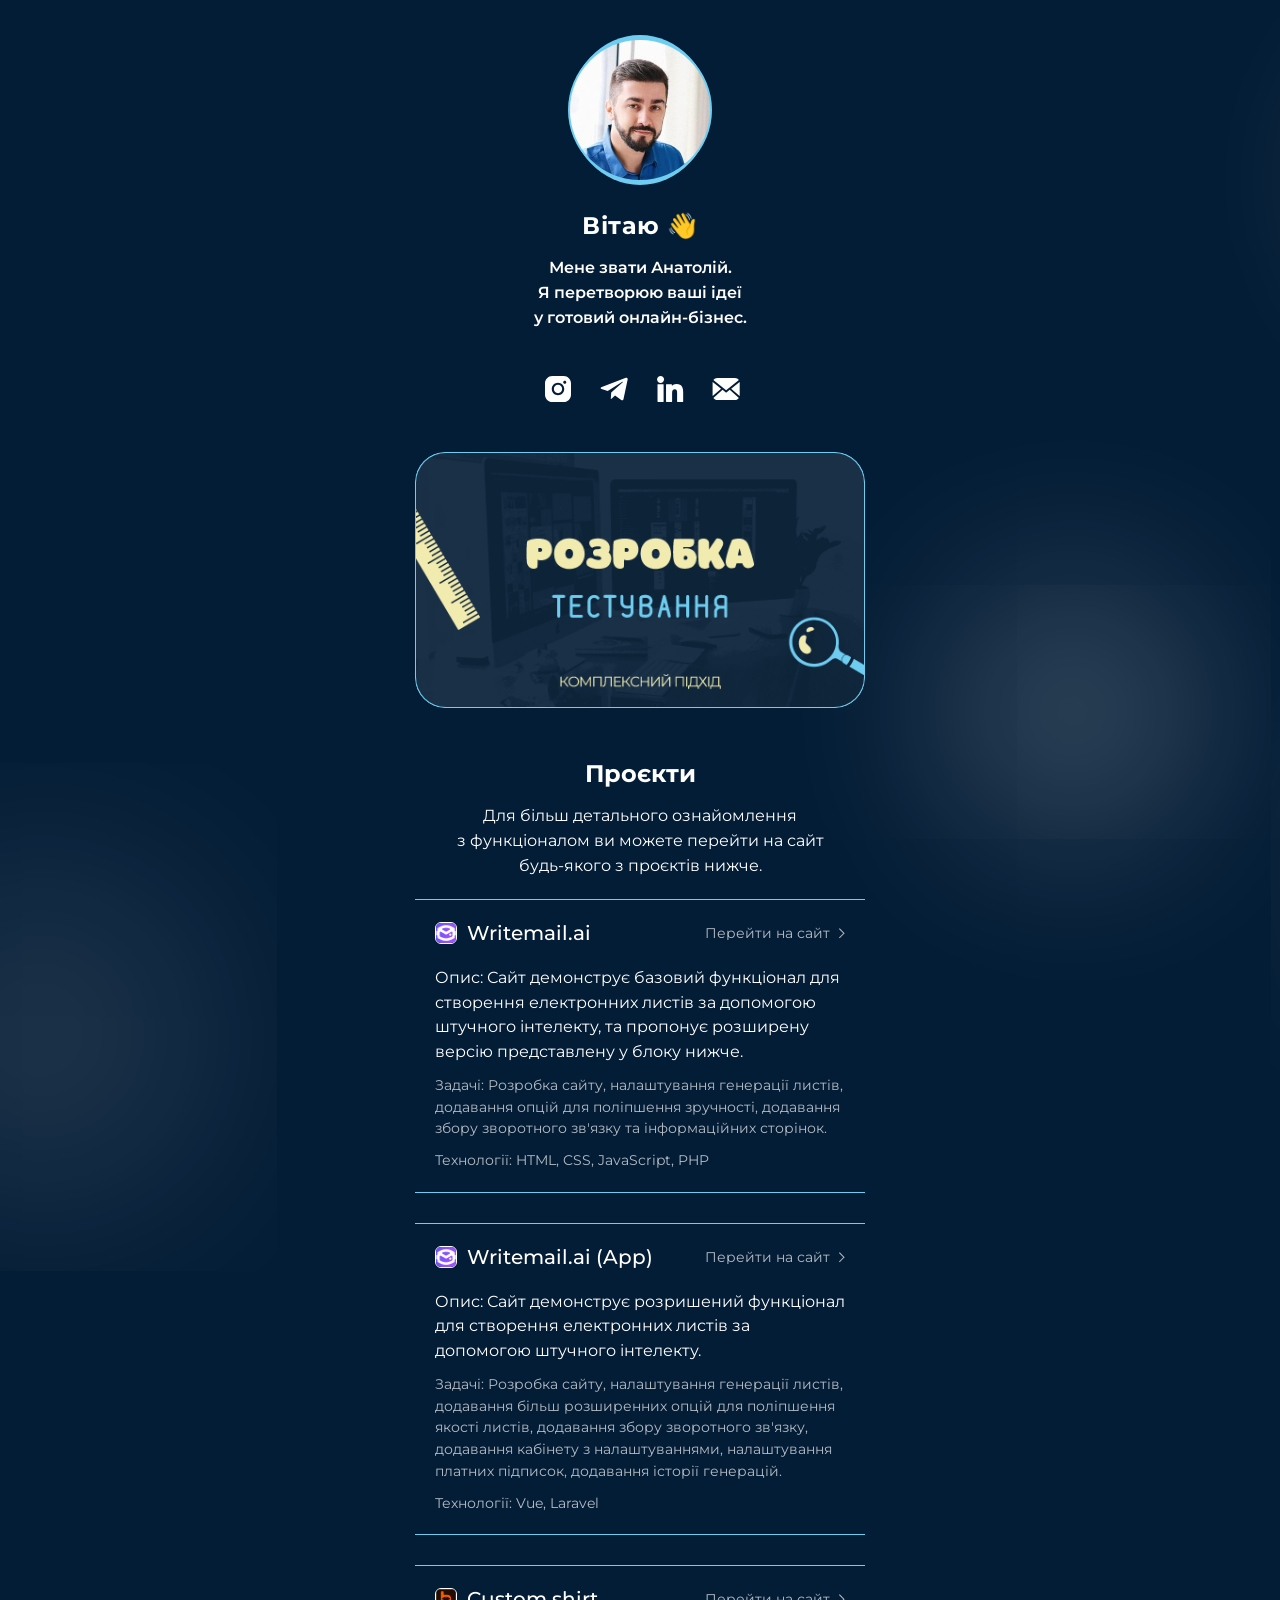
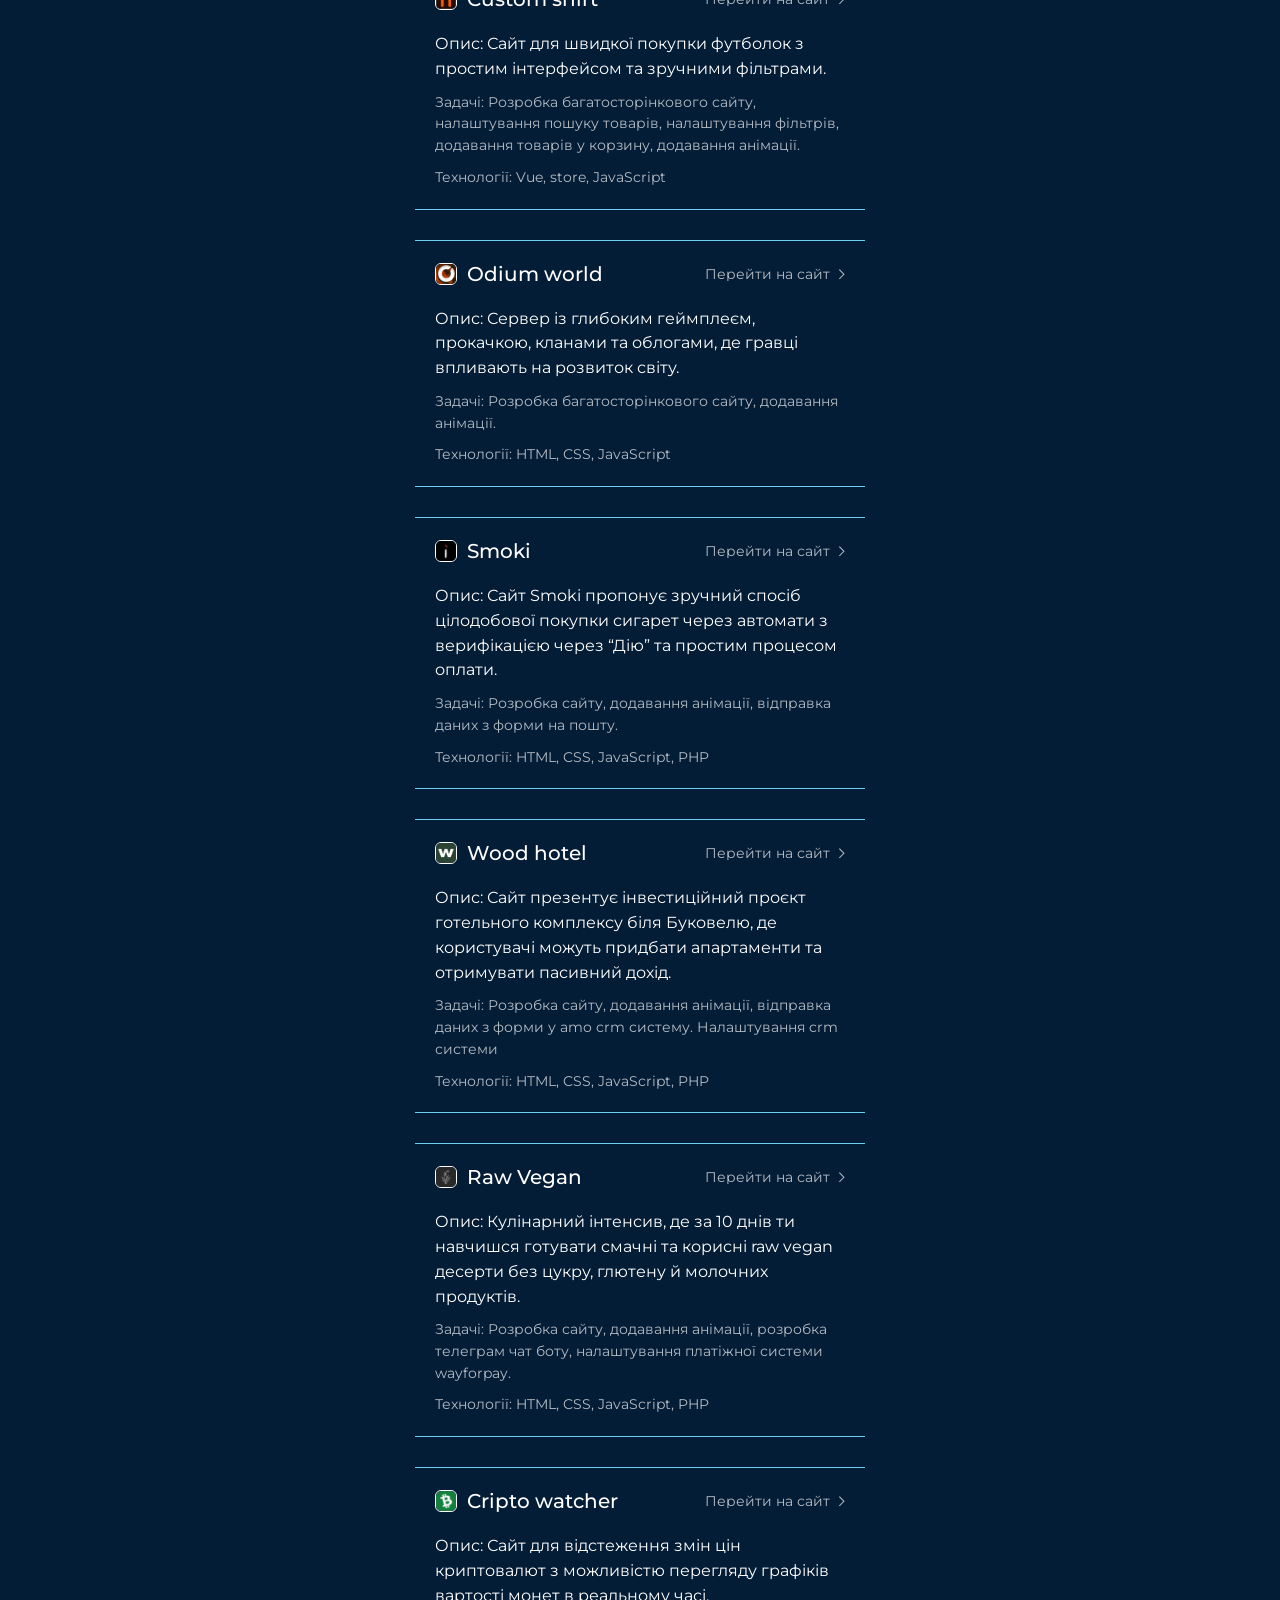
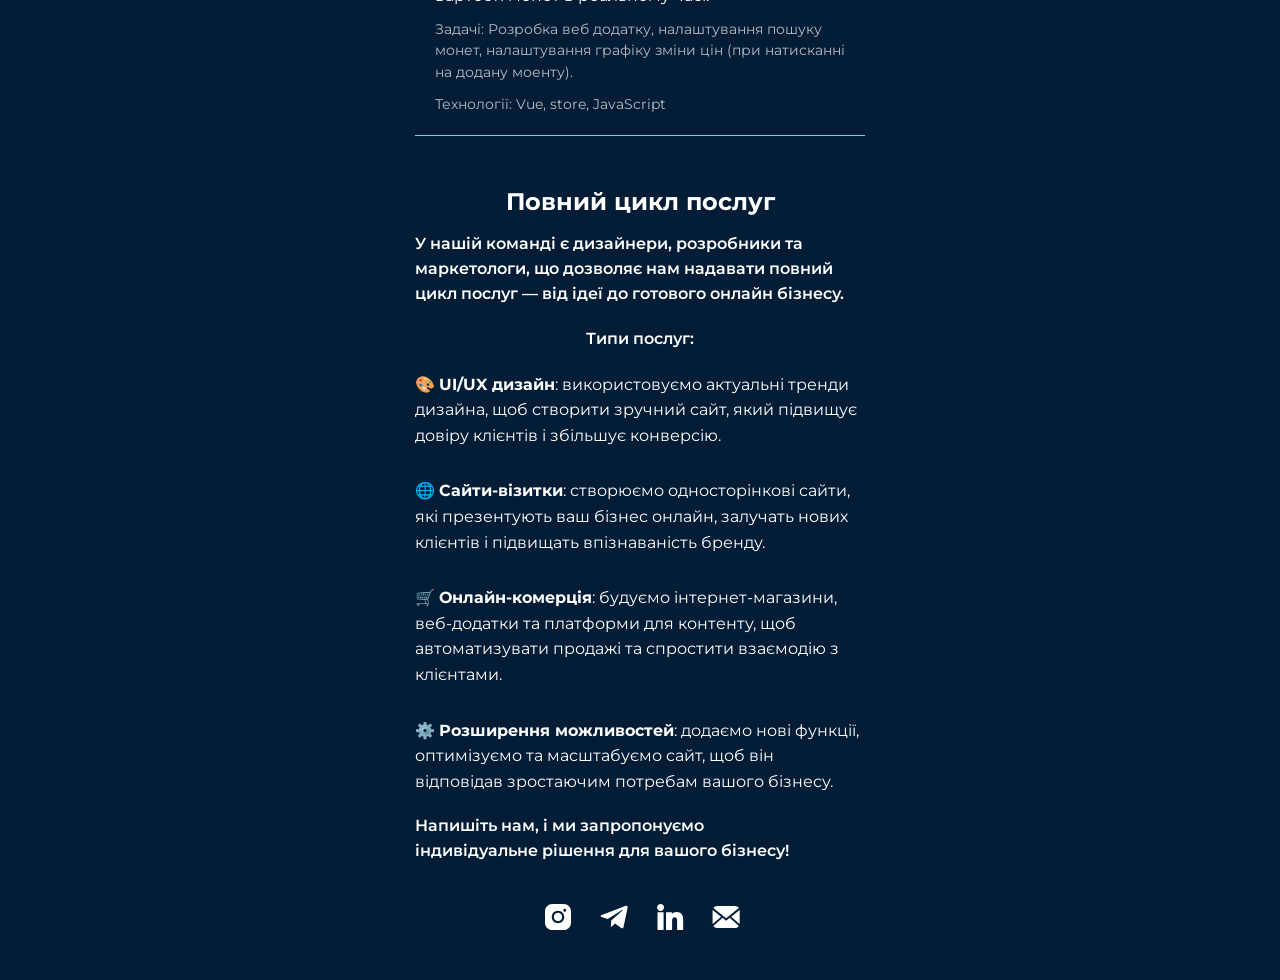
==== commit 42a9ac6a: "Add files via upload" ====
--- a/index.html
+++ b/index.html
@@ -4,8 +4,8 @@
 <head>
 
 	<title>Розробка веб-сайтів</title>
-	<meta name="description" content="Розробка веб-сайтів під ключ: унікальний підхід, чітка структура, зручність i адаптивність для всіх
-		пристроїв.">
+	<meta name="description"
+		content="Розробка веб-сайтів під ключ: унікальний підхід, чітка структура, зручність i адаптивність для всіх пристроїв.">
 
 	<meta charset="UTF-8">
 	<meta name="format-detection" content="telephone=no">
@@ -38,9 +38,10 @@
 			<div class="main-icon anim-y">
 				<img src="./img/main-logo.jpg" alt="Avatar">
 			</div>
-			<h1 class="header-title title anim-y">Привіт 👋 Мене звати Анатолій</h1>
-			<p class="text center anim-x">Я розробник веб сайтів під ключ.</p>
-			<p class="header-text text anim-y"></p>
+			<h1 class="header-title title anim-y">Вітаю&nbsp;👋</h1>
+			<p class="header-text text bold center anim-x">Мене&nbsp;звати&nbsp;Анатолій. <br>Я перетворюю&nbsp;ваші&nbsp;ідеї
+				<br>у&nbsp;готовий&nbsp;онлайн-бізнес.
+			</p>
 			<div class="items anim-y">
 				<a href="https://www.instagram.com/imbridenko/" target="_blank" class="items-item " aria-label="Social link">
 					<svg class="icon">
@@ -97,9 +98,56 @@
 								<img src="./img/banner.png" alt="Banner">
 							</div>
 						</div>
-						<h2 class="title center anim-x">Вітаю у моєму портфоліо!</h2>
-						<p class="text center anim-x">Представляю Вам деякі з моіх робіт.</p>
+						<h2 class="title center anim-x">Проєкти</h2>
+						<p class="text center anim-x">Для&nbsp;більш&nbsp;детального&nbsp;ознайомлення
+							з&nbsp;функціоналом
+							ви&nbsp;можете&nbsp;перейти&nbsp;на&nbsp;сайт
+							<br>будь-якого&nbsp;з&nbsp;проєктів нижче.</p>
 						<ul class="links anim-x">
+							<li class="anim-x">
+								<a href="https://writemail.ai/uk" class="wave-hover card-bg-anim" target="_blank">
+									<div class="card-info">
+										<div class="card-info__head">
+											<span class="logo custom-scale">
+												<img src="./img/projects-icons/writemail.png" alt="Logo" loading="lazy">
+											</span>
+											<h2 class="title">Writemail.ai</h2>
+											<p class="link text custom">Перейти на сайт</p>
+										</div>
+										<p class="text">Опис: Сайт демонструє базовий функціонал для створення
+											електронних листів за допомогою штучного інтелекту, та пропонує розширену
+											версію представлену у блоку нижче.
+										</p>
+										<p class="text custom">Задачі: Розробка сайту, налаштування генерації листів, додавання опцій для
+											поліпшення зручності, додавання збору зворотного зв'язку та інформаційних сторінок.
+										</p>
+										<p class="text custom">Технології: HTML, CSS, JavaScript, PHP</p>
+									</div>
+								</a>
+							</li>
+							<li class="anim-x">
+								<a href="https://app.writemail.ai/login?to=/" class="wave-hover card-bg-anim" target="_blank">
+									<div class="card-info">
+										<div class="card-info__head">
+											<span class="logo custom-scale">
+												<img src="./img/projects-icons/writemail.png" alt="Logo" loading="lazy">
+											</span>
+											<h2 class="title">Writemail.ai (App)</h2>
+											<p class="link text custom">Перейти на сайт</p>
+										</div>
+										<p class="text">Опис: Сайт демонструє розришений функціонал для створення
+											електронних листів за допомогою штучного інтелекту.
+										</p>
+										<p class="text custom">Задачі: Розробка сайту, налаштування генерації листів, додавання більш
+											розширенних опцій для
+											поліпшення
+											якості листів, додавання збору зворотного зв'язку, додавання кабінету з
+											налаштуваннями, налаштування платних підписок, додавання історії генерацій.
+										</p>
+										<p class="text custom">Технології: Vue, Laravel</p>
+									</div>
+								</a>
+							</li>
 							<li class="anim-x">
 								<a href="https://bridenko.github.io/shirt/#/" class="wave-hover card-bg-anim" target="_blank">
 									<div class="card-info">
@@ -110,14 +158,18 @@
 											<h2 class="title">Custom shirt</h2>
 											<p class="link text custom">Перейти на сайт</p>
 										</div>
-										<p class="text">Задачі: Розробка сайту, налаштування пошуку товарів, налаштування фільтрів,
+										<p class="text">Опис: Сайт для швидкої покупки футболок з простим інтерфейсом та зручними фільтрами.
+										</p>
+										<p class="text custom">Задачі: Розробка багатосторінкового сайту, налаштування пошуку товарів,
+											налаштування
+											фільтрів,
 											додавання товарів у корзину, додавання анімації.</p>
 										<p class="text custom">Технології: Vue, store, JavaScript</p>
 									</div>
 								</a>
 							</li>
-							<li style="display: none;">
-								<a href="https://bridenko.github.io/lineage/" class="wave-hover" target="_blank">
+							<li class="anim-x">
+								<a href="https://odium.mythic-cms.com/public/ua" class="wave-hover" target="_blank">
 									<div class="card-info">
 										<div class="card-info__head">
 											<span class="logo custom-scale">
@@ -126,9 +178,11 @@
 											<h2 class="title">Odium world</h2>
 											<p class="link text custom">Перейти на сайт</p>
 										</div>
-										<p class="text">Задачі: Розробка сайту для інтеграції у Laravel, додавання анімації (mouse paralax,
-											анімація при скролі).</p>
+										<p class="text">Опис: Сервер із глибоким геймплеєм, прокачкою, кланами та облогами, де гравці
+											впливають на розвиток світу.</p>
+										<p class="text custom">Задачі: Розробка багатосторінкового сайту, додавання анімації.</p>
 										<p class="text custom">Технології: HTML, CSS, JavaScript</p>
+
 									</div>
 								</a>
 							</li>
@@ -142,7 +196,11 @@
 											<h2 class="title">Smoki</h2>
 											<p class="link text custom">Перейти на сайт</p>
 										</div>
-										<p class="text">Задачі: Розробка сайту, додавання анімації, відправка даних з форми на пошту</p>
+										<p class="text">Опис: Сайт Smoki пропонує зручний спосіб цілодобової покупки сигарет через автомати
+											з
+											верифікацією через “Дію” та простим процесом оплати.</p>
+										<p class="text custom">Задачі: Розробка сайту, додавання анімації, відправка даних з форми на пошту.
+										</p>
 										<p class="text custom">Технології: HTML, CSS, JavaScript, PHP</p>
 									</div>
 								</a>
@@ -157,7 +215,10 @@
 											<h2 class="title">Wood hotel</h2>
 											<p class="link text custom">Перейти на сайт</p>
 										</div>
-										<p class="text">Задачі: Розробка сайту, додавання анімації, відправка даних з форми у amo crm
+										<p class="text">Опис: Сайт презентує інвестиційний проєкт готельного комплексу біля Буковелю, де
+											користувачі
+											можуть придбати апартаменти та отримувати пасивний дохід.</p>
+										<p class="text custom">Задачі: Розробка сайту, додавання анімації, відправка даних з форми у amo crm
 											систему.
 											Налаштування crm системи</p>
 										<p class="text custom">Технології: HTML, CSS, JavaScript, PHP</p>
@@ -174,7 +235,11 @@
 											<h2 class="title">Raw Vegan</h2>
 											<p class="link text custom">Перейти на сайт</p>
 										</div>
-										<p class="text">Задачі: Розробка сайту, додавання анімації, розробка телеграм чат боту, налаштування
+										<p class="text">Опис: Кулінарний інтенсив, де за 10 днів ти навчишся готувати смачні та
+											корисні raw
+											vegan десерти без цукру, глютену й молочних продуктів.</p>
+										<p class="text custom">Задачі: Розробка сайту, додавання анімації, розробка телеграм чат боту,
+											налаштування
 											платіжної системи wayforpay.</p>
 										<p class="text custom">Технології: HTML, CSS, JavaScript, PHP</p>
 									</div>
@@ -190,7 +255,11 @@
 											<h2 class="title">Cripto watcher</h2>
 											<p class="link text custom">Перейти на сайт</p>
 										</div>
-										<p class="text">Задачі: Розробка веб додатку, налаштування пошуку монет, налаштування графіку зміни
+										<p class="text">Опис: Сайт для відстеження змін цін криптовалют з можливістю перегляду графіків
+											вартості монет
+											в реальному часі.</p>
+										<p class="text custom">Задачі: Розробка веб додатку, налаштування пошуку монет, налаштування графіку
+											зміни
 											цін (при натисканні на додану моенту).</p>
 										<p class="text custom">Технології: Vue, store, JavaScript</p>
 									</div>
@@ -222,23 +291,37 @@
 							window.addEventListener("scroll", onScroll);
 							onScroll();
 						</script>
-						<h3 class="title center anim-x">Як ми вирішуємо ваші проблеми</h3>
-						<p class="text anim-x">Ми розуміємо ваші болі: застарілий дизайн, складність у відображенні
-							інформації,
-							обмежені функції шаблонів чи проблеми з мобільною адаптацією. Наш індивідуальний підхід вирішує ці
-							проблеми,
-							забезпечуючи логічну структуру інформації, зручність використання та адаптивність для всіх пристроїв.
-							<br><br>Також для кожного
-							сайту я індивідуально додаю анімацію на сайті, що на сьогоднішній день привертає ще більше уваги
-							користувачів.
+
+						<h3 class="title center anim-x">Повний цикл послуг</h3>
+						<p class="text bold anim-x">У нашій команді є дизайнери, розробники та маркетологи, що дозволяє нам надавати
+							повний
+							цикл послуг — від ідеї до готового онлайн бізнесу.</p>
+						<p class="text bold center anim-x">Типи послуг:</p>
+						<ul class="text-list">
+							<li class="anim-x">🎨 <span class="mark">UI/UX дизайн</span>: використовуємо актуальні тренди дизайна, щоб
+								створити
+								зручний
+								сайт, який підвищує довіру
+								клієнтів i збільшує конверсію.</li>
+							<li class="anim-x">🌐 <span class="mark">Сайти-візитки</span>: створюємо односторінкові сайти, які
+								презентують
+								ваш бізнес
+								онлайн, залучать нових клієнтів
+								i підвищать впізнаваність бренду.</li>
+							<li class="anim-x">🛒 <span class="mark">Онлайн-комерція</span>: будуємо інтернет-магазини, веб-додатки та
+								платформи для
+								контенту, щоб автоматизувати
+								продажі та спростити взаємодію з клієнтами.</li>
+							<li class="anim-x">⚙️ <span class="mark">Розширення можливостей</span>: додаємо нові функції, оптимізуємо
+								та
+								масштабуємо
+								сайт,
+								щоб він відповідав
+								зростаючим потребам вашого бізнесу.</li>
+						</ul>
+						<p class="text bold anim-x">Напишіть&nbsp;нам, i&nbsp;ми&nbsp;запропонуємо
+							індивідуальне&nbsp;рішення для&nbsp;вашого&nbsp;бізнесу!
 						</p>
-						<h3 class="title center anim-x">Повний цикл послуг</h3>
-						<p class="text anim-x">У нашій команді є дизайнери та бекенд-розробники, що дозволяє нам надавати
-							повний
-							цикл послуг — від етапу дизайну до розробки, включаючи прості сайти-візитки, інтернет-магазини та
-							веб-додатки з
-							базами даних. Ми беремо на себе все: від ідеї до запуску, щоб ви могли зосередитися на своєму бізнесі.</p>
-						<p class="text anim-x">Напишіть нам, i ми запропонуємо індивідуальне рішення для вашого бізнесу!</p>
 					</div>
 				</div>
 			</div>
--- a/css/style.min.css
+++ b/css/style.min.css
@@ -1 +1 @@
-body,html{margin:0;padding:0;width:100%;height:100%}body{position:relative}body *{font-family:Montserrat,sans-serif;font-style:normal;font-size:14px;font-weight:500;line-height:1.3;color:#aec09a}body.lock{overflow:hidden}.main-wrapper{position:relative;overflow-x:hidden;overflow-y:auto;background:-webkit-gradient(linear,left top,left bottom,from(#1dd1af),to(#1f2222));background:-o-linear-gradient(#1dd1af,#1f2222);background:linear-gradient(#1dd1af,#1f2222);background:#041d36;display:-webkit-box;display:-ms-flexbox;display:flex;-webkit-box-orient:vertical;-webkit-box-direction:normal;-ms-flex-direction:column;flex-direction:column;min-height:100vh;z-index:100}a{display:inline-block;color:#fff}input::-webkit-input-placeholder,textarea::-webkit-input-placeholder{font-family:Montserrat,sans-serif;font-style:normal;font-size:14px;font-weight:500;line-height:1.3;color:#fff}input::-moz-placeholder,textarea::-moz-placeholder{font-family:Montserrat,sans-serif;font-style:normal;font-size:14px;font-weight:500;line-height:1.3;color:#fff}input:-ms-input-placeholder,textarea:-ms-input-placeholder{font-family:Montserrat,sans-serif;font-style:normal;font-size:14px;font-weight:500;line-height:1.3;color:#fff}input::-ms-input-placeholder,textarea::-ms-input-placeholder{font-family:Montserrat,sans-serif;font-style:normal;font-size:14px;font-weight:500;line-height:1.3;color:#fff}a,body,h1,input,input::placeholder,li,option,p,select,textarea,textarea::placeholder,ul{font-family:Montserrat,sans-serif;font-style:normal;font-size:14px;font-weight:500;line-height:1.3;color:#fff}img{display:block}.main{display:-webkit-box;display:-ms-flexbox;display:flex;-webkit-box-orient:vertical;-webkit-box-direction:normal;-ms-flex-direction:column;flex-direction:column;width:100%;-webkit-box-flex:1;-ms-flex:1 0 auto;flex:1 0 auto;overflow:hidden}.section{margin-bottom:40px}.section-body{display:-webkit-box;display:-ms-flexbox;display:flex;-webkit-box-align:center;-ms-flex-align:center;align-items:center;-webkit-box-orient:vertical;-webkit-box-direction:normal;-ms-flex-direction:column;flex-direction:column}.container{position:relative;max-width:490px;width:100%;margin:0 auto;padding:0 20px;z-index:100}.title{margin-bottom:10px;font-family:Montserrat,sans-serif;font-size:24px;font-weight:700;line-height:1.3;color:#fff}.title *{font-size:24px;font-weight:700;line-height:1.3;color:#fff}.text{margin-bottom:20px;font-size:14px;font-weight:500;line-height:1.5;color:#fff}.text:last-child{margin-bottom:0}.center{text-align:center}.icon{display:inline-block;vertical-align:middle;width:24px;height:24px;fill:currentColor;-webkit-box-flex:0;-ms-flex:0 0 24px;flex:0 0 24px;pointer-events:none;-webkit-transition:fill .2s ease,-webkit-transform .2s ease;transition:fill .2s ease,-webkit-transform .2s ease;-o-transition:fill .2s ease,transform .2s ease;transition:fill .2s ease,transform .2s ease;transition:fill .2s ease,transform .2s ease,-webkit-transform .2s ease}.for-desktop{display:-webkit-box!important;display:-ms-flexbox!important;display:flex!important}.for-mobile{display:none!important}*{padding:0;margin:0;border:0;font-size:100%;font:inherit;vertical-align:baseline}form{margin:0}article,aside,details,figcaption,figure,footer,header,hgroup,menu,nav,section{display:block}*,:after,:before{-webkit-box-sizing:border-box;box-sizing:border-box;padding:0;margin:0;border:0}a{display:inline-block}html{font-size:100%;-webkit-text-size-adjust:100%;-ms-text-size-adjust:100%}body,html{height:100%;font-size:100%;-ms-text-size-adjust:100%;-moz-text-size-adjust:100%;-webkit-text-size-adjust:100%;-webkit-overflow-scrolling:touch}body{-webkit-font-smoothing:antialiased;-moz-osx-font-smoothing:grayscale;margin:0;padding:0;overflow-x:hidden}button,input,optgroup,select,textarea{padding:0;margin:0;border:none;border-radius:0;-webkit-box-shadow:none;box-shadow:none;background-color:transparent;font:inherit;font-size:100%;text-transform:none;color:inherit;letter-spacing:inherit;vertical-align:baseline}button,html input[type=button],input[type=reset],input[type=submit]{-webkit-appearance:button;cursor:pointer}button[disabled],html input[disabled]{cursor:default}button,input,textarea{font-family:inherit}input::-ms-clear{display:none}input[type=search]::-webkit-search-cancel-button,input[type=search]::-webkit-search-decoration,input[type=search]::-webkit-search-results-button,input[type=search]::-webkit-search-results-decoration{-webkit-appearance:none;-moz-appearance:none}input[type=search]{-webkit-appearance:none;-moz-appearance:none;-webkit-box-sizing:content-box;box-sizing:content-box}textarea{overflow:auto;vertical-align:top;resize:vertical}button{cursor:pointer;-webkit-appearance:none;-moz-appearance:none;appearance:none}button,input{overflow:visible;line-height:normal}button,select{text-transform:none}button:focus{outline:0}button::-moz-focus-inner{padding:0;border:0}:focus{outline:0}input[type=checkbox],input[type=radio]{-webkit-box-sizing:border-box;box-sizing:border-box;padding:0;height:22px;width:22px}input[type=search]{-webkit-appearance:textfield;-webkit-box-sizing:content-box;box-sizing:content-box}input[type=search]::-webkit-search-cancel-button,input[type=search]::-webkit-search-decoration{-webkit-appearance:none}[type=button],[type=reset],[type=submit],button{cursor:pointer;-webkit-appearance:none}[type=button]::-moz-focus-inner,[type=reset]::-moz-focus-inner,[type=submit]::-moz-focus-inner,button::-moz-focus-inner{border:none;padding:0}button::-moz-focus-inner,input::-moz-focus-inner{border:0;padding:0}[type=button]:-moz-focusring,[type=reset]:-moz-focusring,[type=submit]:-moz-focusring,button:-moz-focusring{outline:0}[type=number]::-webkit-inner-spin-button,[type=number]::-webkit-outer-spin-button{height:auto}[type=search]{outline:0}[type=search]::-webkit-search-decoration{-webkit-appearance:none}::-webkit-file-upload-button{-webkit-appearance:none;font:inherit}textarea{resize:none;overflow-y:auto;overflow-x:hidden;vertical-align:top}a{text-decoration:none}a:active,a:focus{outline:0}a,a:visited{text-decoration:none}a:hover{text-decoration:none}li,ol,ul{list-style:none;margin:0;padding:0}img{vertical-align:center;border:0;-ms-interpolation-mode:bicubic}svg{display:block;width:100%;height:100%;fill:currentColor}h1,h2,h3,h4,h5,h6,p{margin:0;padding:0;color:inherit;font-size:inherit;font-weight:inherit}::-webkit-scrollbar{width:3px}::-webkit-scrollbar-track{background-color:transparent}::-webkit-scrollbar-thumb{background-color:#fff}::-moz-scrollbar{width:3px}::-moz-scrollbar-track{background-color:transparent}::-moz-scrollbar-thumb{background-color:#fff}::-ms-scrollbar{width:3px}::-ms-scrollbar-track{background-color:transparent}::-ms-scrollbar-thumb{background-color:#fff}audio,canvas,video{display:inline-block;max-width:100%}audio:not([controls]){display:none;height:0}[hidden]{display:none}::-webkit-input-placeholder{color:inherit;opacity:1;-webkit-transition:opacity .3s;transition:opacity .3s}::-moz-input-placeholder{color:inherit;opacity:1;-moz-transition:opacity .3s;transition:opacity .3s}:-moz-placeholder{color:inherit;opacity:1;-moz-transition:opacity .3s;transition:opacity .3s}:-ms-input-placeholder{color:inherit;opacity:1;-ms-transition:opacity .3s;transition:opacity .3s}:focus::-webkit-input-placeholder{opacity:0}:focus::-moz-input-placeholder{opacity:0}:focus:-moz-placeholder{opacity:0}:focus:-ms-input-placeholder{opacity:0}input[type=file],input[type=file]::-webkit-file-upload-button{cursor:pointer}@font-face{font-family:Montserrat;font-display:swap;src:url(../fonts/Montserrat-Regular.woff2) format("woff2");font-weight:400;font-style:normal}@font-face{font-family:Montserrat;font-display:swap;src:url(../fonts/Montserrat-Bold.woff2) format("woff2");font-weight:700;font-style:normal}@font-face{font-family:Montserrat;font-display:swap;src:url(../fonts/Montserrat-Medium.woff2) format("woff2");font-weight:500;font-style:normal}@font-face{font-family:Montserrat;font-display:swap;src:url(../fonts/Montserrat-SemiBold.woff2) format("woff2");font-weight:600;font-style:normal}.header{margin:0 0 40px 0;padding-top:50px;width:100%;z-index:100}.header-body{display:-webkit-box;display:-ms-flexbox;display:flex;-webkit-box-orient:vertical;-webkit-box-direction:normal;-ms-flex-direction:column;flex-direction:column;-webkit-box-align:center;-ms-flex-align:center;align-items:center}.header-title{margin-bottom:10px;font-size:20px}.header-text{max-width:300px;text-align:center}.main-icon{position:relative;width:140px;height:140px;margin-bottom:15px;border-radius:50%;background-color:#f1ebac;opacity:1}.main-icon img{position:absolute;top:0;left:0;z-index:3;width:100%;height:100%;-o-object-fit:contain;object-fit:contain;border-radius:50%}.main-icon::before{content:"";position:absolute;top:-2px;left:-2px;z-index:2;width:calc(100% + 4px);height:calc(100% + 4px);border-radius:50%;background-color:#6ecdf0}.main-icon::after{content:"";position:absolute;top:-5px;left:0;z-index:1;width:calc(100% + 0px);height:calc(100% + 10px);border-radius:50%;background-color:#6ecdf0;-webkit-animation:infinityRotate 5s infinite;animation:infinityRotate 5s infinite}@-webkit-keyframes infinityRotate{0%{-webkit-transform:rotate(0);transform:rotate(0)}25%{-webkit-transform:rotate(90deg);transform:rotate(90deg)}50%{-webkit-transform:rotate(180deg);transform:rotate(180deg)}75%{-webkit-transform:rotate(270deg);transform:rotate(270deg)}100%{-webkit-transform:rotate(360deg);transform:rotate(360deg)}}@keyframes infinityRotate{0%{-webkit-transform:rotate(0);transform:rotate(0)}25%{-webkit-transform:rotate(90deg);transform:rotate(90deg)}50%{-webkit-transform:rotate(180deg);transform:rotate(180deg)}75%{-webkit-transform:rotate(270deg);transform:rotate(270deg)}100%{-webkit-transform:rotate(360deg);transform:rotate(360deg)}}.pulsing:before{position:absolute;top:0;left:0;width:100%;height:100%;border-radius:50%;content:"";-webkit-box-shadow:inset 0 0 0 1px #fff;box-shadow:inset 0 0 0 1px #fff;-webkit-transition:opacity .2s,-webkit-transform .2s;transition:opacity .2s,-webkit-transform .2s;-o-transition:transform .2s,opacity .2s;transition:transform .2s,opacity .2s;transition:transform .2s,opacity .2s,-webkit-transform .2s;-webkit-animation:pulsingShadow 2s infinite;animation:pulsingShadow 2s infinite}.pulsing{-webkit-animation:scaleLogo 2s infinite;animation:scaleLogo 2s infinite;z-index:100}@-webkit-keyframes scaleLogo{0%{-webkit-transform:scale(1);transform:scale(1)}50%{-webkit-transform:scale(1.025);transform:scale(1.025)}100%{-webkit-transform:scale(1);transform:scale(1)}}@keyframes scaleLogo{0%{-webkit-transform:scale(1);transform:scale(1)}50%{-webkit-transform:scale(1.025);transform:scale(1.025)}100%{-webkit-transform:scale(1);transform:scale(1)}}@-webkit-keyframes pulsingShadow{0%{-webkit-transform:scale(1);transform:scale(1);opacity:1}50%{-webkit-transform:scale(1.2);transform:scale(1.2);opacity:0}100%{-webkit-transform:scale(1);transform:scale(1);opacity:0}}@keyframes pulsingShadow{0%{-webkit-transform:scale(1);transform:scale(1);opacity:1}50%{-webkit-transform:scale(1.2);transform:scale(1.2);opacity:0}100%{-webkit-transform:scale(1);transform:scale(1);opacity:0}}.footer-body{display:-webkit-box;display:-ms-flexbox;display:flex;-webkit-box-orient:vertical;-webkit-box-direction:normal;-ms-flex-direction:column;flex-direction:column;-webkit-box-align:center;-ms-flex-align:center;align-items:center;padding-bottom:50px}.items{display:-webkit-box;display:-ms-flexbox;display:flex;-webkit-box-align:center;-ms-flex-align:center;align-items:center}.items-item{display:-webkit-box;display:-ms-flexbox;display:flex;-webkit-box-align:center;-ms-flex-align:center;align-items:center;width:26px;height:26px;margin-right:30px;-webkit-transition:-webkit-transform .2s ease;transition:-webkit-transform .2s ease;-o-transition:transform .2s ease;transition:transform .2s ease;transition:transform .2s ease,-webkit-transform .2s ease}.items-item:last-child{margin-right:0}.items-item .icon{fill:#fff;width:26px;height:26px;-webkit-box-flex:0;-ms-flex:0 0 30px;flex:0 0 30px;-webkit-transition:fill .2s ease,-webkit-transform .2s ease;transition:fill .2s ease,-webkit-transform .2s ease;-o-transition:fill .2s ease,transform .2s ease;transition:fill .2s ease,transform .2s ease;transition:fill .2s ease,transform .2s ease,-webkit-transform .2s ease}.banner{position:relative!important;max-width:100%;width:100%;padding-bottom:56.5789473684%;border:1px solid #6ecdf0;background-color:#6ecdf0;border-radius:30px;-webkit-transition:all .2s ease;-o-transition:all .2s ease;transition:all .2s ease}.banner-wrapper{margin-bottom:20px;width:100%;overflow:hidden;border-radius:30px}.banner img{position:absolute;top:0;left:0;display:block;width:100%;height:100%;-o-object-fit:cover;object-fit:cover;border-radius:30px}.banner::before{content:"";position:absolute;top:0;left:-25%;width:150%;height:100%;background:#6ecdf0;-webkit-transform-origin:center;-ms-transform-origin:center;transform-origin:center;-webkit-transition:all .2s ease .2s;-o-transition:all .2s ease .2s;transition:all .2s ease .2s;background:-webkit-gradient(linear,left bottom,left top,from(#6ecdf0),color-stop(#f1ebac),to(#6ecdf0));background:-o-linear-gradient(bottom,#6ecdf0,#f1ebac,#6ecdf0);background:linear-gradient(0deg,#6ecdf0,#f1ebac,#6ecdf0);-webkit-transition:opacity .2s ease;-o-transition:opacity .2s ease;transition:opacity .2s ease;-webkit-animation:glowing 7s linear infinite;animation:glowing 7s linear infinite}@-webkit-keyframes glowing{0%{-webkit-transform:rotate(0);transform:rotate(0)}100%{-webkit-transform:rotate(360deg);transform:rotate(360deg)}}@keyframes glowing{0%{-webkit-transform:rotate(0);transform:rotate(0)}100%{-webkit-transform:rotate(360deg);transform:rotate(360deg)}}.links{width:100%;margin-bottom:20px}.links a{position:relative;padding:20px;display:-webkit-box;display:-ms-flexbox;display:flex;-webkit-box-align:center;-ms-flex-align:center;align-items:center;border-radius:0;border-top:1px solid #6ecdf0;border-bottom:1px solid #6ecdf0;color:#000;z-index:1;-webkit-transition:all .2s ease;-o-transition:all .2s ease;transition:all .2s ease}.links a .title{margin-bottom:10px;font-size:20px;font-weight:600;color:#fff}.links a .text{display:block;max-width:100%;width:100%;-webkit-transition:color .2s ease;-o-transition:color .2s ease;transition:color .2s ease;margin-bottom:5px;font-size:14px;font-weight:500;color:#fff;-webkit-transition:all .2s ease;-o-transition:all .2s ease;transition:all .2s ease}.links a .text:last-child{margin-bottom:0}.links a .text.custom{font-size:14px;font-weight:500;color:rgba(255,255,255,.5);-webkit-transition:all .2s ease;-o-transition:all .2s ease;transition:all .2s ease}.links a .card-info{width:100%}.links a .card-info__head{width:100%;display:-webkit-box;display:-ms-flexbox;display:flex;-webkit-box-align:center;-ms-flex-align:center;align-items:center;margin-bottom:20px}.links a .card-info__head .title{margin:0}.links a .card-info__head .link{position:relative;padding:0 15px;max-width:-webkit-fit-content;max-width:-moz-fit-content;max-width:fit-content;line-height:1;margin-left:auto;color:#f1ebac!important}.links a .card-info__head .link:after{content:"";position:absolute;top:50%;-webkit-transform:rotate(45deg) translateY(calc(-50% - 1px));-ms-transform:rotate(45deg) translateY(calc(-50% - 1px));transform:rotate(45deg) translateY(calc(-50% - 1px));right:5px;border:solid #f1ebac;border-width:1px 1px 0 0;display:inline-block;padding:3px;will-change:transform;-ms-flex-negative:0;flex-shrink:0}.links a::before{content:"";position:absolute;top:0;left:-100%;z-index:-1;width:100%;height:100%;background-color:rgba(13,91,118,.3);-webkit-transition:left .5s cubic-bezier(.25,.75,.5,1.25);-o-transition:left .5s cubic-bezier(.25,.75,.5,1.25);transition:left .5s cubic-bezier(.25,.75,.5,1.25);pointer-events:none}.links a.card-bg-anim .link{color:#6ecdf0!important}.links a.card-bg-anim .link:after{content:"";position:absolute;top:50%;-webkit-transform:rotate(45deg) translateY(calc(-50% - 1px));-ms-transform:rotate(45deg) translateY(calc(-50% - 1px));transform:rotate(45deg) translateY(calc(-50% - 1px));right:5px;border:solid #6ecdf0;border-width:1px 1px 0 0;display:inline-block;padding:3px;will-change:transform;-ms-flex-negative:0;flex-shrink:0}.links a.card-bg-anim::before{content:"";left:0}.links a:after{content:"";position:absolute;left:50%;top:50%;width:70%;height:50%;border-radius:10px;background-color:transparent;-webkit-transform:translateX(-50%) translateY(-50%);-ms-transform:translateX(-50%) translateY(-50%);transform:translateX(-50%) translateY(-50%);z-index:-1;-webkit-transition:width .2s ease,height .2s ease,background-color .2s ease;-o-transition:width .2s ease,height .2s ease,background-color .2s ease;transition:width .2s ease,height .2s ease,background-color .2s ease}.links li{margin-bottom:20px}.links li:last-child{margin-bottom:0}.logo{position:relative;max-width:30px;width:30px;height:30px;margin-right:15px;display:-webkit-box;display:-ms-flexbox;display:flex;-webkit-box-align:center;-ms-flex-align:center;align-items:center;-webkit-box-pack:center;-ms-flex-pack:center;justify-content:center;-webkit-box-flex:1;-ms-flex:1 0 auto;flex:1 0 auto;border:solid 1px #fff;border-radius:10px;overflow:hidden;-webkit-transition:background-color .2s ease;-o-transition:background-color .2s ease;transition:background-color .2s ease}.logo.custom-scale img{-webkit-transform:scale(1.18);-ms-transform:scale(1.18);transform:scale(1.18)}.logo img{position:absolute;top:0;left:0;width:100%;height:100%;-o-object-fit:cover;object-fit:cover}.background-dots{position:absolute;top:290px;left:50%;-webkit-transform:translateX(calc(-50% - 230px));-ms-transform:translateX(calc(-50% - 230px));transform:translateX(calc(-50% - 230px));pointer-events:none}.background-rocket{position:absolute;top:6px;left:50%;-webkit-transform:translateX(calc(-50% + 100px));-ms-transform:translateX(calc(-50% + 100px));transform:translateX(calc(-50% + 100px));pointer-events:none}@-webkit-keyframes moveAround{0%{-webkit-transform:rotate(0);transform:rotate(0)}100%{-webkit-transform:rotate(360deg);transform:rotate(360deg)}}@keyframes moveAround{0%{-webkit-transform:rotate(0);transform:rotate(0)}100%{-webkit-transform:rotate(360deg);transform:rotate(360deg)}}@-webkit-keyframes visibilityItem{0%{opacity:1;visibility:visible}100%{opacity:1;visibility:visible}}@keyframes visibilityItem{0%{opacity:1;visibility:visible}100%{opacity:1;visibility:visible}}.link{width:100%;white-space:nowrap;overflow:hidden;-o-text-overflow:ellipsis;text-overflow:ellipsis;font-size:14px;font-weight:700;color:#fff;-webkit-transition:color .2s ease;-o-transition:color .2s ease;transition:color .2s ease}.anim-x:nth-child(1),.anim-y:nth-child(1){-webkit-transition:opacity .3s ease .1s,-webkit-transform .3s ease .1s;transition:opacity .3s ease .1s,-webkit-transform .3s ease .1s;-o-transition:opacity .3s ease .1s,transform .3s ease .1s;transition:opacity .3s ease .1s,transform .3s ease .1s;transition:opacity .3s ease .1s,transform .3s ease .1s,-webkit-transform .3s ease .1s}.anim-x:nth-child(2),.anim-y:nth-child(2){-webkit-transition:opacity .3s ease .1s,-webkit-transform .3s ease .1s;transition:opacity .3s ease .1s,-webkit-transform .3s ease .1s;-o-transition:opacity .3s ease .1s,transform .3s ease .1s;transition:opacity .3s ease .1s,transform .3s ease .1s;transition:opacity .3s ease .1s,transform .3s ease .1s,-webkit-transform .3s ease .1s}.anim-x:nth-child(3),.anim-y:nth-child(3){-webkit-transition:opacity .3s ease .15s,-webkit-transform .3s ease .15s;transition:opacity .3s ease .15s,-webkit-transform .3s ease .15s;-o-transition:opacity .3s ease .15s,transform .3s ease .15s;transition:opacity .3s ease .15s,transform .3s ease .15s;transition:opacity .3s ease .15s,transform .3s ease .15s,-webkit-transform .3s ease .15s}.anim-x:nth-child(4),.anim-y:nth-child(4){-webkit-transition:opacity .3s ease .2s,-webkit-transform .3s ease .2s;transition:opacity .3s ease .2s,-webkit-transform .3s ease .2s;-o-transition:opacity .3s ease .2s,transform .3s ease .2s;transition:opacity .3s ease .2s,transform .3s ease .2s;transition:opacity .3s ease .2s,transform .3s ease .2s,-webkit-transform .3s ease .2s}.anim-x:nth-child(5),.anim-y:nth-child(5){-webkit-transition:opacity .3s ease .25s,-webkit-transform .3s ease .25s;transition:opacity .3s ease .25s,-webkit-transform .3s ease .25s;-o-transition:opacity .3s ease .25s,transform .3s ease .25s;transition:opacity .3s ease .25s,transform .3s ease .25s;transition:opacity .3s ease .25s,transform .3s ease .25s,-webkit-transform .3s ease .25s}.anim-x:nth-child(6),.anim-y:nth-child(6){-webkit-transition:opacity .3s ease .3s,-webkit-transform .3s ease .3s;transition:opacity .3s ease .3s,-webkit-transform .3s ease .3s;-o-transition:opacity .3s ease .3s,transform .3s ease .3s;transition:opacity .3s ease .3s,transform .3s ease .3s;transition:opacity .3s ease .3s,transform .3s ease .3s,-webkit-transform .3s ease .3s}.anim-x:nth-child(7),.anim-y:nth-child(7){-webkit-transition:opacity .3s ease .35s,-webkit-transform .3s ease .35s;transition:opacity .3s ease .35s,-webkit-transform .3s ease .35s;-o-transition:opacity .3s ease .35s,transform .3s ease .35s;transition:opacity .3s ease .35s,transform .3s ease .35s;transition:opacity .3s ease .35s,transform .3s ease .35s,-webkit-transform .3s ease .35s}.anim-x:nth-child(8),.anim-y:nth-child(8){-webkit-transition:opacity .3s ease .4s,-webkit-transform .3s ease .4s;transition:opacity .3s ease .4s,-webkit-transform .3s ease .4s;-o-transition:opacity .3s ease .4s,transform .3s ease .4s;transition:opacity .3s ease .4s,transform .3s ease .4s;transition:opacity .3s ease .4s,transform .3s ease .4s,-webkit-transform .3s ease .4s}.anim-x:nth-child(9),.anim-y:nth-child(9){-webkit-transition:opacity .3s ease .45s,-webkit-transform .3s ease .45s;transition:opacity .3s ease .45s,-webkit-transform .3s ease .45s;-o-transition:opacity .3s ease .45s,transform .3s ease .45s;transition:opacity .3s ease .45s,transform .3s ease .45s;transition:opacity .3s ease .45s,transform .3s ease .45s,-webkit-transform .3s ease .45s}.anim-x:nth-child(10),.anim-y:nth-child(10){-webkit-transition:opacity .3s ease .5s,-webkit-transform .3s ease .5s;transition:opacity .3s ease .5s,-webkit-transform .3s ease .5s;-o-transition:opacity .3s ease .5s,transform .3s ease .5s;transition:opacity .3s ease .5s,transform .3s ease .5s;transition:opacity .3s ease .5s,transform .3s ease .5s,-webkit-transform .3s ease .5s}.anim-x:nth-child(11),.anim-y:nth-child(11){-webkit-transition:opacity .3s ease .55s,-webkit-transform .3s ease .55s;transition:opacity .3s ease .55s,-webkit-transform .3s ease .55s;-o-transition:opacity .3s ease .55s,transform .3s ease .55s;transition:opacity .3s ease .55s,transform .3s ease .55s;transition:opacity .3s ease .55s,transform .3s ease .55s,-webkit-transform .3s ease .55s}.anim-x:nth-child(12),.anim-y:nth-child(12){-webkit-transition:opacity .3s ease .6s,-webkit-transform .3s ease .6s;transition:opacity .3s ease .6s,-webkit-transform .3s ease .6s;-o-transition:opacity .3s ease .6s,transform .3s ease .6s;transition:opacity .3s ease .6s,transform .3s ease .6s;transition:opacity .3s ease .6s,transform .3s ease .6s,-webkit-transform .3s ease .6s}.anim-x:nth-child(13),.anim-y:nth-child(13){-webkit-transition:opacity .3s ease .65s,-webkit-transform .3s ease .65s;transition:opacity .3s ease .65s,-webkit-transform .3s ease .65s;-o-transition:opacity .3s ease .65s,transform .3s ease .65s;transition:opacity .3s ease .65s,transform .3s ease .65s;transition:opacity .3s ease .65s,transform .3s ease .65s,-webkit-transform .3s ease .65s}.anim-x:nth-child(14),.anim-y:nth-child(14){-webkit-transition:opacity .3s ease .7s,-webkit-transform .3s ease .7s;transition:opacity .3s ease .7s,-webkit-transform .3s ease .7s;-o-transition:opacity .3s ease .7s,transform .3s ease .7s;transition:opacity .3s ease .7s,transform .3s ease .7s;transition:opacity .3s ease .7s,transform .3s ease .7s,-webkit-transform .3s ease .7s}.anim-x:nth-child(15),.anim-y:nth-child(15){-webkit-transition:opacity .3s ease .75s,-webkit-transform .3s ease .75s;transition:opacity .3s ease .75s,-webkit-transform .3s ease .75s;-o-transition:opacity .3s ease .75s,transform .3s ease .75s;transition:opacity .3s ease .75s,transform .3s ease .75s;transition:opacity .3s ease .75s,transform .3s ease .75s,-webkit-transform .3s ease .75s}.anim-x:nth-child(16),.anim-y:nth-child(16){-webkit-transition:opacity .3s ease .8s,-webkit-transform .3s ease .8s;transition:opacity .3s ease .8s,-webkit-transform .3s ease .8s;-o-transition:opacity .3s ease .8s,transform .3s ease .8s;transition:opacity .3s ease .8s,transform .3s ease .8s;transition:opacity .3s ease .8s,transform .3s ease .8s,-webkit-transform .3s ease .8s}.anim-x:nth-child(17),.anim-y:nth-child(17){-webkit-transition:opacity .3s ease .85s,-webkit-transform .3s ease .85s;transition:opacity .3s ease .85s,-webkit-transform .3s ease .85s;-o-transition:opacity .3s ease .85s,transform .3s ease .85s;transition:opacity .3s ease .85s,transform .3s ease .85s;transition:opacity .3s ease .85s,transform .3s ease .85s,-webkit-transform .3s ease .85s}.anim-x:nth-child(18),.anim-y:nth-child(18){-webkit-transition:opacity .3s ease .9s,-webkit-transform .3s ease .9s;transition:opacity .3s ease .9s,-webkit-transform .3s ease .9s;-o-transition:opacity .3s ease .9s,transform .3s ease .9s;transition:opacity .3s ease .9s,transform .3s ease .9s;transition:opacity .3s ease .9s,transform .3s ease .9s,-webkit-transform .3s ease .9s}.anim-x:nth-child(19),.anim-y:nth-child(19){-webkit-transition:opacity .3s ease .95s,-webkit-transform .3s ease .95s;transition:opacity .3s ease .95s,-webkit-transform .3s ease .95s;-o-transition:opacity .3s ease .95s,transform .3s ease .95s;transition:opacity .3s ease .95s,transform .3s ease .95s;transition:opacity .3s ease .95s,transform .3s ease .95s,-webkit-transform .3s ease .95s}.anim-x:nth-child(20),.anim-y:nth-child(20){-webkit-transition:opacity .3s ease 1s,-webkit-transform .3s ease 1s;transition:opacity .3s ease 1s,-webkit-transform .3s ease 1s;-o-transition:opacity .3s ease 1s,transform .3s ease 1s;transition:opacity .3s ease 1s,transform .3s ease 1s;transition:opacity .3s ease 1s,transform .3s ease 1s,-webkit-transform .3s ease 1s}.anim-x:nth-child(21),.anim-y:nth-child(21){-webkit-transition:opacity .3s ease 1.05s,-webkit-transform .3s ease 1.05s;transition:opacity .3s ease 1.05s,-webkit-transform .3s ease 1.05s;-o-transition:opacity .3s ease 1.05s,transform .3s ease 1.05s;transition:opacity .3s ease 1.05s,transform .3s ease 1.05s;transition:opacity .3s ease 1.05s,transform .3s ease 1.05s,-webkit-transform .3s ease 1.05s}.anim-x:nth-child(22),.anim-y:nth-child(22){-webkit-transition:opacity .3s ease 1.1s,-webkit-transform .3s ease 1.1s;transition:opacity .3s ease 1.1s,-webkit-transform .3s ease 1.1s;-o-transition:opacity .3s ease 1.1s,transform .3s ease 1.1s;transition:opacity .3s ease 1.1s,transform .3s ease 1.1s;transition:opacity .3s ease 1.1s,transform .3s ease 1.1s,-webkit-transform .3s ease 1.1s}.anim-x:nth-child(23),.anim-y:nth-child(23){-webkit-transition:opacity .3s ease 1.15s,-webkit-transform .3s ease 1.15s;transition:opacity .3s ease 1.15s,-webkit-transform .3s ease 1.15s;-o-transition:opacity .3s ease 1.15s,transform .3s ease 1.15s;transition:opacity .3s ease 1.15s,transform .3s ease 1.15s;transition:opacity .3s ease 1.15s,transform .3s ease 1.15s,-webkit-transform .3s ease 1.15s}.anim-x:nth-child(24),.anim-y:nth-child(24){-webkit-transition:opacity .3s ease 1.2s,-webkit-transform .3s ease 1.2s;transition:opacity .3s ease 1.2s,-webkit-transform .3s ease 1.2s;-o-transition:opacity .3s ease 1.2s,transform .3s ease 1.2s;transition:opacity .3s ease 1.2s,transform .3s ease 1.2s;transition:opacity .3s ease 1.2s,transform .3s ease 1.2s,-webkit-transform .3s ease 1.2s}.anim-x:nth-child(25),.anim-y:nth-child(25){-webkit-transition:opacity .3s ease 1.25s,-webkit-transform .3s ease 1.25s;transition:opacity .3s ease 1.25s,-webkit-transform .3s ease 1.25s;-o-transition:opacity .3s ease 1.25s,transform .3s ease 1.25s;transition:opacity .3s ease 1.25s,transform .3s ease 1.25s;transition:opacity .3s ease 1.25s,transform .3s ease 1.25s,-webkit-transform .3s ease 1.25s}.anim-x:nth-child(26),.anim-y:nth-child(26){-webkit-transition:opacity .3s ease 1.3s,-webkit-transform .3s ease 1.3s;transition:opacity .3s ease 1.3s,-webkit-transform .3s ease 1.3s;-o-transition:opacity .3s ease 1.3s,transform .3s ease 1.3s;transition:opacity .3s ease 1.3s,transform .3s ease 1.3s;transition:opacity .3s ease 1.3s,transform .3s ease 1.3s,-webkit-transform .3s ease 1.3s}.anim-x:nth-child(27),.anim-y:nth-child(27){-webkit-transition:opacity .3s ease 1.35s,-webkit-transform .3s ease 1.35s;transition:opacity .3s ease 1.35s,-webkit-transform .3s ease 1.35s;-o-transition:opacity .3s ease 1.35s,transform .3s ease 1.35s;transition:opacity .3s ease 1.35s,transform .3s ease 1.35s;transition:opacity .3s ease 1.35s,transform .3s ease 1.35s,-webkit-transform .3s ease 1.35s}.anim-x:nth-child(28),.anim-y:nth-child(28){-webkit-transition:opacity .3s ease 1.4s,-webkit-transform .3s ease 1.4s;transition:opacity .3s ease 1.4s,-webkit-transform .3s ease 1.4s;-o-transition:opacity .3s ease 1.4s,transform .3s ease 1.4s;transition:opacity .3s ease 1.4s,transform .3s ease 1.4s;transition:opacity .3s ease 1.4s,transform .3s ease 1.4s,-webkit-transform .3s ease 1.4s}.anim-x:nth-child(29),.anim-y:nth-child(29){-webkit-transition:opacity .3s ease 1.45s,-webkit-transform .3s ease 1.45s;transition:opacity .3s ease 1.45s,-webkit-transform .3s ease 1.45s;-o-transition:opacity .3s ease 1.45s,transform .3s ease 1.45s;transition:opacity .3s ease 1.45s,transform .3s ease 1.45s;transition:opacity .3s ease 1.45s,transform .3s ease 1.45s,-webkit-transform .3s ease 1.45s}.anim-x:nth-child(30),.anim-y:nth-child(30){-webkit-transition:opacity .3s ease 1.5s,-webkit-transform .3s ease 1.5s;transition:opacity .3s ease 1.5s,-webkit-transform .3s ease 1.5s;-o-transition:opacity .3s ease 1.5s,transform .3s ease 1.5s;transition:opacity .3s ease 1.5s,transform .3s ease 1.5s;transition:opacity .3s ease 1.5s,transform .3s ease 1.5s,-webkit-transform .3s ease 1.5s}.anim-x:nth-child(31),.anim-y:nth-child(31){-webkit-transition:opacity .3s ease 1.55s,-webkit-transform .3s ease 1.55s;transition:opacity .3s ease 1.55s,-webkit-transform .3s ease 1.55s;-o-transition:opacity .3s ease 1.55s,transform .3s ease 1.55s;transition:opacity .3s ease 1.55s,transform .3s ease 1.55s;transition:opacity .3s ease 1.55s,transform .3s ease 1.55s,-webkit-transform .3s ease 1.55s}.anim-x:nth-child(32),.anim-y:nth-child(32){-webkit-transition:opacity .3s ease 1.6s,-webkit-transform .3s ease 1.6s;transition:opacity .3s ease 1.6s,-webkit-transform .3s ease 1.6s;-o-transition:opacity .3s ease 1.6s,transform .3s ease 1.6s;transition:opacity .3s ease 1.6s,transform .3s ease 1.6s;transition:opacity .3s ease 1.6s,transform .3s ease 1.6s,-webkit-transform .3s ease 1.6s}.anim-x:nth-child(33),.anim-y:nth-child(33){-webkit-transition:opacity .3s ease 1.65s,-webkit-transform .3s ease 1.65s;transition:opacity .3s ease 1.65s,-webkit-transform .3s ease 1.65s;-o-transition:opacity .3s ease 1.65s,transform .3s ease 1.65s;transition:opacity .3s ease 1.65s,transform .3s ease 1.65s;transition:opacity .3s ease 1.65s,transform .3s ease 1.65s,-webkit-transform .3s ease 1.65s}.anim-x:nth-child(34),.anim-y:nth-child(34){-webkit-transition:opacity .3s ease 1.7s,-webkit-transform .3s ease 1.7s;transition:opacity .3s ease 1.7s,-webkit-transform .3s ease 1.7s;-o-transition:opacity .3s ease 1.7s,transform .3s ease 1.7s;transition:opacity .3s ease 1.7s,transform .3s ease 1.7s;transition:opacity .3s ease 1.7s,transform .3s ease 1.7s,-webkit-transform .3s ease 1.7s}.anim-x:nth-child(35),.anim-y:nth-child(35){-webkit-transition:opacity .3s ease 1.75s,-webkit-transform .3s ease 1.75s;transition:opacity .3s ease 1.75s,-webkit-transform .3s ease 1.75s;-o-transition:opacity .3s ease 1.75s,transform .3s ease 1.75s;transition:opacity .3s ease 1.75s,transform .3s ease 1.75s;transition:opacity .3s ease 1.75s,transform .3s ease 1.75s,-webkit-transform .3s ease 1.75s}.anim-x:nth-child(36),.anim-y:nth-child(36){-webkit-transition:opacity .3s ease 1.8s,-webkit-transform .3s ease 1.8s;transition:opacity .3s ease 1.8s,-webkit-transform .3s ease 1.8s;-o-transition:opacity .3s ease 1.8s,transform .3s ease 1.8s;transition:opacity .3s ease 1.8s,transform .3s ease 1.8s;transition:opacity .3s ease 1.8s,transform .3s ease 1.8s,-webkit-transform .3s ease 1.8s}.anim-x:nth-child(37),.anim-y:nth-child(37){-webkit-transition:opacity .3s ease 1.85s,-webkit-transform .3s ease 1.85s;transition:opacity .3s ease 1.85s,-webkit-transform .3s ease 1.85s;-o-transition:opacity .3s ease 1.85s,transform .3s ease 1.85s;transition:opacity .3s ease 1.85s,transform .3s ease 1.85s;transition:opacity .3s ease 1.85s,transform .3s ease 1.85s,-webkit-transform .3s ease 1.85s}.anim-x:nth-child(38),.anim-y:nth-child(38){-webkit-transition:opacity .3s ease 1.9s,-webkit-transform .3s ease 1.9s;transition:opacity .3s ease 1.9s,-webkit-transform .3s ease 1.9s;-o-transition:opacity .3s ease 1.9s,transform .3s ease 1.9s;transition:opacity .3s ease 1.9s,transform .3s ease 1.9s;transition:opacity .3s ease 1.9s,transform .3s ease 1.9s,-webkit-transform .3s ease 1.9s}.anim-x:nth-child(39),.anim-y:nth-child(39){-webkit-transition:opacity .3s ease 1.95s,-webkit-transform .3s ease 1.95s;transition:opacity .3s ease 1.95s,-webkit-transform .3s ease 1.95s;-o-transition:opacity .3s ease 1.95s,transform .3s ease 1.95s;transition:opacity .3s ease 1.95s,transform .3s ease 1.95s;transition:opacity .3s ease 1.95s,transform .3s ease 1.95s,-webkit-transform .3s ease 1.95s}.anim-x:nth-child(40),.anim-y:nth-child(40){-webkit-transition:opacity .3s ease 2s,-webkit-transform .3s ease 2s;transition:opacity .3s ease 2s,-webkit-transform .3s ease 2s;-o-transition:opacity .3s ease 2s,transform .3s ease 2s;transition:opacity .3s ease 2s,transform .3s ease 2s;transition:opacity .3s ease 2s,transform .3s ease 2s,-webkit-transform .3s ease 2s}.anim-x:nth-child(41),.anim-y:nth-child(41){-webkit-transition:opacity .3s ease 2.05s,-webkit-transform .3s ease 2.05s;transition:opacity .3s ease 2.05s,-webkit-transform .3s ease 2.05s;-o-transition:opacity .3s ease 2.05s,transform .3s ease 2.05s;transition:opacity .3s ease 2.05s,transform .3s ease 2.05s;transition:opacity .3s ease 2.05s,transform .3s ease 2.05s,-webkit-transform .3s ease 2.05s}.anim-x:nth-child(42),.anim-y:nth-child(42){-webkit-transition:opacity .3s ease 2.1s,-webkit-transform .3s ease 2.1s;transition:opacity .3s ease 2.1s,-webkit-transform .3s ease 2.1s;-o-transition:opacity .3s ease 2.1s,transform .3s ease 2.1s;transition:opacity .3s ease 2.1s,transform .3s ease 2.1s;transition:opacity .3s ease 2.1s,transform .3s ease 2.1s,-webkit-transform .3s ease 2.1s}.anim-x:nth-child(43),.anim-y:nth-child(43){-webkit-transition:opacity .3s ease 2.15s,-webkit-transform .3s ease 2.15s;transition:opacity .3s ease 2.15s,-webkit-transform .3s ease 2.15s;-o-transition:opacity .3s ease 2.15s,transform .3s ease 2.15s;transition:opacity .3s ease 2.15s,transform .3s ease 2.15s;transition:opacity .3s ease 2.15s,transform .3s ease 2.15s,-webkit-transform .3s ease 2.15s}.anim-x:nth-child(44),.anim-y:nth-child(44){-webkit-transition:opacity .3s ease 2.2s,-webkit-transform .3s ease 2.2s;transition:opacity .3s ease 2.2s,-webkit-transform .3s ease 2.2s;-o-transition:opacity .3s ease 2.2s,transform .3s ease 2.2s;transition:opacity .3s ease 2.2s,transform .3s ease 2.2s;transition:opacity .3s ease 2.2s,transform .3s ease 2.2s,-webkit-transform .3s ease 2.2s}.anim-x:nth-child(45),.anim-y:nth-child(45){-webkit-transition:opacity .3s ease 2.25s,-webkit-transform .3s ease 2.25s;transition:opacity .3s ease 2.25s,-webkit-transform .3s ease 2.25s;-o-transition:opacity .3s ease 2.25s,transform .3s ease 2.25s;transition:opacity .3s ease 2.25s,transform .3s ease 2.25s;transition:opacity .3s ease 2.25s,transform .3s ease 2.25s,-webkit-transform .3s ease 2.25s}.anim-x:nth-child(46),.anim-y:nth-child(46){-webkit-transition:opacity .3s ease 2.3s,-webkit-transform .3s ease 2.3s;transition:opacity .3s ease 2.3s,-webkit-transform .3s ease 2.3s;-o-transition:opacity .3s ease 2.3s,transform .3s ease 2.3s;transition:opacity .3s ease 2.3s,transform .3s ease 2.3s;transition:opacity .3s ease 2.3s,transform .3s ease 2.3s,-webkit-transform .3s ease 2.3s}.anim-x:nth-child(47),.anim-y:nth-child(47){-webkit-transition:opacity .3s ease 2.35s,-webkit-transform .3s ease 2.35s;transition:opacity .3s ease 2.35s,-webkit-transform .3s ease 2.35s;-o-transition:opacity .3s ease 2.35s,transform .3s ease 2.35s;transition:opacity .3s ease 2.35s,transform .3s ease 2.35s;transition:opacity .3s ease 2.35s,transform .3s ease 2.35s,-webkit-transform .3s ease 2.35s}.anim-x:nth-child(48),.anim-y:nth-child(48){-webkit-transition:opacity .3s ease 2.4s,-webkit-transform .3s ease 2.4s;transition:opacity .3s ease 2.4s,-webkit-transform .3s ease 2.4s;-o-transition:opacity .3s ease 2.4s,transform .3s ease 2.4s;transition:opacity .3s ease 2.4s,transform .3s ease 2.4s;transition:opacity .3s ease 2.4s,transform .3s ease 2.4s,-webkit-transform .3s ease 2.4s}.anim-x:nth-child(49),.anim-y:nth-child(49){-webkit-transition:opacity .3s ease 2.45s,-webkit-transform .3s ease 2.45s;transition:opacity .3s ease 2.45s,-webkit-transform .3s ease 2.45s;-o-transition:opacity .3s ease 2.45s,transform .3s ease 2.45s;transition:opacity .3s ease 2.45s,transform .3s ease 2.45s;transition:opacity .3s ease 2.45s,transform .3s ease 2.45s,-webkit-transform .3s ease 2.45s}.anim-x:nth-child(50),.anim-y:nth-child(50){-webkit-transition:opacity .3s ease 2.5s,-webkit-transform .3s ease 2.5s;transition:opacity .3s ease 2.5s,-webkit-transform .3s ease 2.5s;-o-transition:opacity .3s ease 2.5s,transform .3s ease 2.5s;transition:opacity .3s ease 2.5s,transform .3s ease 2.5s;transition:opacity .3s ease 2.5s,transform .3s ease 2.5s,-webkit-transform .3s ease 2.5s}.anim-x:nth-child(51),.anim-y:nth-child(51){-webkit-transition:opacity .3s ease 2.55s,-webkit-transform .3s ease 2.55s;transition:opacity .3s ease 2.55s,-webkit-transform .3s ease 2.55s;-o-transition:opacity .3s ease 2.55s,transform .3s ease 2.55s;transition:opacity .3s ease 2.55s,transform .3s ease 2.55s;transition:opacity .3s ease 2.55s,transform .3s ease 2.55s,-webkit-transform .3s ease 2.55s}.anim-x:nth-child(52),.anim-y:nth-child(52){-webkit-transition:opacity .3s ease 2.6s,-webkit-transform .3s ease 2.6s;transition:opacity .3s ease 2.6s,-webkit-transform .3s ease 2.6s;-o-transition:opacity .3s ease 2.6s,transform .3s ease 2.6s;transition:opacity .3s ease 2.6s,transform .3s ease 2.6s;transition:opacity .3s ease 2.6s,transform .3s ease 2.6s,-webkit-transform .3s ease 2.6s}.anim-x:nth-child(53),.anim-y:nth-child(53){-webkit-transition:opacity .3s ease 2.65s,-webkit-transform .3s ease 2.65s;transition:opacity .3s ease 2.65s,-webkit-transform .3s ease 2.65s;-o-transition:opacity .3s ease 2.65s,transform .3s ease 2.65s;transition:opacity .3s ease 2.65s,transform .3s ease 2.65s;transition:opacity .3s ease 2.65s,transform .3s ease 2.65s,-webkit-transform .3s ease 2.65s}.anim-x:nth-child(54),.anim-y:nth-child(54){-webkit-transition:opacity .3s ease 2.7s,-webkit-transform .3s ease 2.7s;transition:opacity .3s ease 2.7s,-webkit-transform .3s ease 2.7s;-o-transition:opacity .3s ease 2.7s,transform .3s ease 2.7s;transition:opacity .3s ease 2.7s,transform .3s ease 2.7s;transition:opacity .3s ease 2.7s,transform .3s ease 2.7s,-webkit-transform .3s ease 2.7s}.anim-x:nth-child(55),.anim-y:nth-child(55){-webkit-transition:opacity .3s ease 2.75s,-webkit-transform .3s ease 2.75s;transition:opacity .3s ease 2.75s,-webkit-transform .3s ease 2.75s;-o-transition:opacity .3s ease 2.75s,transform .3s ease 2.75s;transition:opacity .3s ease 2.75s,transform .3s ease 2.75s;transition:opacity .3s ease 2.75s,transform .3s ease 2.75s,-webkit-transform .3s ease 2.75s}.anim-x:nth-child(56),.anim-y:nth-child(56){-webkit-transition:opacity .3s ease 2.8s,-webkit-transform .3s ease 2.8s;transition:opacity .3s ease 2.8s,-webkit-transform .3s ease 2.8s;-o-transition:opacity .3s ease 2.8s,transform .3s ease 2.8s;transition:opacity .3s ease 2.8s,transform .3s ease 2.8s;transition:opacity .3s ease 2.8s,transform .3s ease 2.8s,-webkit-transform .3s ease 2.8s}.anim-x:nth-child(57),.anim-y:nth-child(57){-webkit-transition:opacity .3s ease 2.85s,-webkit-transform .3s ease 2.85s;transition:opacity .3s ease 2.85s,-webkit-transform .3s ease 2.85s;-o-transition:opacity .3s ease 2.85s,transform .3s ease 2.85s;transition:opacity .3s ease 2.85s,transform .3s ease 2.85s;transition:opacity .3s ease 2.85s,transform .3s ease 2.85s,-webkit-transform .3s ease 2.85s}.anim-x:nth-child(58),.anim-y:nth-child(58){-webkit-transition:opacity .3s ease 2.9s,-webkit-transform .3s ease 2.9s;transition:opacity .3s ease 2.9s,-webkit-transform .3s ease 2.9s;-o-transition:opacity .3s ease 2.9s,transform .3s ease 2.9s;transition:opacity .3s ease 2.9s,transform .3s ease 2.9s;transition:opacity .3s ease 2.9s,transform .3s ease 2.9s,-webkit-transform .3s ease 2.9s}.anim-x:nth-child(59),.anim-y:nth-child(59){-webkit-transition:opacity .3s ease 2.95s,-webkit-transform .3s ease 2.95s;transition:opacity .3s ease 2.95s,-webkit-transform .3s ease 2.95s;-o-transition:opacity .3s ease 2.95s,transform .3s ease 2.95s;transition:opacity .3s ease 2.95s,transform .3s ease 2.95s;transition:opacity .3s ease 2.95s,transform .3s ease 2.95s,-webkit-transform .3s ease 2.95s}.anim-x:nth-child(60),.anim-y:nth-child(60){-webkit-transition:opacity .3s ease 3s,-webkit-transform .3s ease 3s;transition:opacity .3s ease 3s,-webkit-transform .3s ease 3s;-o-transition:opacity .3s ease 3s,transform .3s ease 3s;transition:opacity .3s ease 3s,transform .3s ease 3s;transition:opacity .3s ease 3s,transform .3s ease 3s,-webkit-transform .3s ease 3s}.anim-x:nth-child(61),.anim-y:nth-child(61){-webkit-transition:opacity .3s ease 3.05s,-webkit-transform .3s ease 3.05s;transition:opacity .3s ease 3.05s,-webkit-transform .3s ease 3.05s;-o-transition:opacity .3s ease 3.05s,transform .3s ease 3.05s;transition:opacity .3s ease 3.05s,transform .3s ease 3.05s;transition:opacity .3s ease 3.05s,transform .3s ease 3.05s,-webkit-transform .3s ease 3.05s}.anim-x:nth-child(62),.anim-y:nth-child(62){-webkit-transition:opacity .3s ease 3.1s,-webkit-transform .3s ease 3.1s;transition:opacity .3s ease 3.1s,-webkit-transform .3s ease 3.1s;-o-transition:opacity .3s ease 3.1s,transform .3s ease 3.1s;transition:opacity .3s ease 3.1s,transform .3s ease 3.1s;transition:opacity .3s ease 3.1s,transform .3s ease 3.1s,-webkit-transform .3s ease 3.1s}.anim-x:nth-child(63),.anim-y:nth-child(63){-webkit-transition:opacity .3s ease 3.15s,-webkit-transform .3s ease 3.15s;transition:opacity .3s ease 3.15s,-webkit-transform .3s ease 3.15s;-o-transition:opacity .3s ease 3.15s,transform .3s ease 3.15s;transition:opacity .3s ease 3.15s,transform .3s ease 3.15s;transition:opacity .3s ease 3.15s,transform .3s ease 3.15s,-webkit-transform .3s ease 3.15s}.anim-x:nth-child(64),.anim-y:nth-child(64){-webkit-transition:opacity .3s ease 3.2s,-webkit-transform .3s ease 3.2s;transition:opacity .3s ease 3.2s,-webkit-transform .3s ease 3.2s;-o-transition:opacity .3s ease 3.2s,transform .3s ease 3.2s;transition:opacity .3s ease 3.2s,transform .3s ease 3.2s;transition:opacity .3s ease 3.2s,transform .3s ease 3.2s,-webkit-transform .3s ease 3.2s}.anim-x:nth-child(65),.anim-y:nth-child(65){-webkit-transition:opacity .3s ease 3.25s,-webkit-transform .3s ease 3.25s;transition:opacity .3s ease 3.25s,-webkit-transform .3s ease 3.25s;-o-transition:opacity .3s ease 3.25s,transform .3s ease 3.25s;transition:opacity .3s ease 3.25s,transform .3s ease 3.25s;transition:opacity .3s ease 3.25s,transform .3s ease 3.25s,-webkit-transform .3s ease 3.25s}.anim-x:nth-child(66),.anim-y:nth-child(66){-webkit-transition:opacity .3s ease 3.3s,-webkit-transform .3s ease 3.3s;transition:opacity .3s ease 3.3s,-webkit-transform .3s ease 3.3s;-o-transition:opacity .3s ease 3.3s,transform .3s ease 3.3s;transition:opacity .3s ease 3.3s,transform .3s ease 3.3s;transition:opacity .3s ease 3.3s,transform .3s ease 3.3s,-webkit-transform .3s ease 3.3s}.anim-x:nth-child(67),.anim-y:nth-child(67){-webkit-transition:opacity .3s ease 3.35s,-webkit-transform .3s ease 3.35s;transition:opacity .3s ease 3.35s,-webkit-transform .3s ease 3.35s;-o-transition:opacity .3s ease 3.35s,transform .3s ease 3.35s;transition:opacity .3s ease 3.35s,transform .3s ease 3.35s;transition:opacity .3s ease 3.35s,transform .3s ease 3.35s,-webkit-transform .3s ease 3.35s}.anim-x:nth-child(68),.anim-y:nth-child(68){-webkit-transition:opacity .3s ease 3.4s,-webkit-transform .3s ease 3.4s;transition:opacity .3s ease 3.4s,-webkit-transform .3s ease 3.4s;-o-transition:opacity .3s ease 3.4s,transform .3s ease 3.4s;transition:opacity .3s ease 3.4s,transform .3s ease 3.4s;transition:opacity .3s ease 3.4s,transform .3s ease 3.4s,-webkit-transform .3s ease 3.4s}.anim-x:nth-child(69),.anim-y:nth-child(69){-webkit-transition:opacity .3s ease 3.45s,-webkit-transform .3s ease 3.45s;transition:opacity .3s ease 3.45s,-webkit-transform .3s ease 3.45s;-o-transition:opacity .3s ease 3.45s,transform .3s ease 3.45s;transition:opacity .3s ease 3.45s,transform .3s ease 3.45s;transition:opacity .3s ease 3.45s,transform .3s ease 3.45s,-webkit-transform .3s ease 3.45s}.anim-x:nth-child(70),.anim-y:nth-child(70){-webkit-transition:opacity .3s ease 3.5s,-webkit-transform .3s ease 3.5s;transition:opacity .3s ease 3.5s,-webkit-transform .3s ease 3.5s;-o-transition:opacity .3s ease 3.5s,transform .3s ease 3.5s;transition:opacity .3s ease 3.5s,transform .3s ease 3.5s;transition:opacity .3s ease 3.5s,transform .3s ease 3.5s,-webkit-transform .3s ease 3.5s}.anim-x:nth-child(71),.anim-y:nth-child(71){-webkit-transition:opacity .3s ease 3.55s,-webkit-transform .3s ease 3.55s;transition:opacity .3s ease 3.55s,-webkit-transform .3s ease 3.55s;-o-transition:opacity .3s ease 3.55s,transform .3s ease 3.55s;transition:opacity .3s ease 3.55s,transform .3s ease 3.55s;transition:opacity .3s ease 3.55s,transform .3s ease 3.55s,-webkit-transform .3s ease 3.55s}.anim-x:nth-child(72),.anim-y:nth-child(72){-webkit-transition:opacity .3s ease 3.6s,-webkit-transform .3s ease 3.6s;transition:opacity .3s ease 3.6s,-webkit-transform .3s ease 3.6s;-o-transition:opacity .3s ease 3.6s,transform .3s ease 3.6s;transition:opacity .3s ease 3.6s,transform .3s ease 3.6s;transition:opacity .3s ease 3.6s,transform .3s ease 3.6s,-webkit-transform .3s ease 3.6s}.anim-x:nth-child(73),.anim-y:nth-child(73){-webkit-transition:opacity .3s ease 3.65s,-webkit-transform .3s ease 3.65s;transition:opacity .3s ease 3.65s,-webkit-transform .3s ease 3.65s;-o-transition:opacity .3s ease 3.65s,transform .3s ease 3.65s;transition:opacity .3s ease 3.65s,transform .3s ease 3.65s;transition:opacity .3s ease 3.65s,transform .3s ease 3.65s,-webkit-transform .3s ease 3.65s}.anim-x:nth-child(74),.anim-y:nth-child(74){-webkit-transition:opacity .3s ease 3.7s,-webkit-transform .3s ease 3.7s;transition:opacity .3s ease 3.7s,-webkit-transform .3s ease 3.7s;-o-transition:opacity .3s ease 3.7s,transform .3s ease 3.7s;transition:opacity .3s ease 3.7s,transform .3s ease 3.7s;transition:opacity .3s ease 3.7s,transform .3s ease 3.7s,-webkit-transform .3s ease 3.7s}.anim-x:nth-child(75),.anim-y:nth-child(75){-webkit-transition:opacity .3s ease 3.75s,-webkit-transform .3s ease 3.75s;transition:opacity .3s ease 3.75s,-webkit-transform .3s ease 3.75s;-o-transition:opacity .3s ease 3.75s,transform .3s ease 3.75s;transition:opacity .3s ease 3.75s,transform .3s ease 3.75s;transition:opacity .3s ease 3.75s,transform .3s ease 3.75s,-webkit-transform .3s ease 3.75s}.anim-x:nth-child(76),.anim-y:nth-child(76){-webkit-transition:opacity .3s ease 3.8s,-webkit-transform .3s ease 3.8s;transition:opacity .3s ease 3.8s,-webkit-transform .3s ease 3.8s;-o-transition:opacity .3s ease 3.8s,transform .3s ease 3.8s;transition:opacity .3s ease 3.8s,transform .3s ease 3.8s;transition:opacity .3s ease 3.8s,transform .3s ease 3.8s,-webkit-transform .3s ease 3.8s}.anim-x:nth-child(77),.anim-y:nth-child(77){-webkit-transition:opacity .3s ease 3.85s,-webkit-transform .3s ease 3.85s;transition:opacity .3s ease 3.85s,-webkit-transform .3s ease 3.85s;-o-transition:opacity .3s ease 3.85s,transform .3s ease 3.85s;transition:opacity .3s ease 3.85s,transform .3s ease 3.85s;transition:opacity .3s ease 3.85s,transform .3s ease 3.85s,-webkit-transform .3s ease 3.85s}.anim-x:nth-child(78),.anim-y:nth-child(78){-webkit-transition:opacity .3s ease 3.9s,-webkit-transform .3s ease 3.9s;transition:opacity .3s ease 3.9s,-webkit-transform .3s ease 3.9s;-o-transition:opacity .3s ease 3.9s,transform .3s ease 3.9s;transition:opacity .3s ease 3.9s,transform .3s ease 3.9s;transition:opacity .3s ease 3.9s,transform .3s ease 3.9s,-webkit-transform .3s ease 3.9s}.anim-x:nth-child(79),.anim-y:nth-child(79){-webkit-transition:opacity .3s ease 3.95s,-webkit-transform .3s ease 3.95s;transition:opacity .3s ease 3.95s,-webkit-transform .3s ease 3.95s;-o-transition:opacity .3s ease 3.95s,transform .3s ease 3.95s;transition:opacity .3s ease 3.95s,transform .3s ease 3.95s;transition:opacity .3s ease 3.95s,transform .3s ease 3.95s,-webkit-transform .3s ease 3.95s}.anim-x:nth-child(80),.anim-y:nth-child(80){-webkit-transition:opacity .3s ease 4s,-webkit-transform .3s ease 4s;transition:opacity .3s ease 4s,-webkit-transform .3s ease 4s;-o-transition:opacity .3s ease 4s,transform .3s ease 4s;transition:opacity .3s ease 4s,transform .3s ease 4s;transition:opacity .3s ease 4s,transform .3s ease 4s,-webkit-transform .3s ease 4s}.anim-x:nth-child(81),.anim-y:nth-child(81){-webkit-transition:opacity .3s ease 4.05s,-webkit-transform .3s ease 4.05s;transition:opacity .3s ease 4.05s,-webkit-transform .3s ease 4.05s;-o-transition:opacity .3s ease 4.05s,transform .3s ease 4.05s;transition:opacity .3s ease 4.05s,transform .3s ease 4.05s;transition:opacity .3s ease 4.05s,transform .3s ease 4.05s,-webkit-transform .3s ease 4.05s}.anim-x:nth-child(82),.anim-y:nth-child(82){-webkit-transition:opacity .3s ease 4.1s,-webkit-transform .3s ease 4.1s;transition:opacity .3s ease 4.1s,-webkit-transform .3s ease 4.1s;-o-transition:opacity .3s ease 4.1s,transform .3s ease 4.1s;transition:opacity .3s ease 4.1s,transform .3s ease 4.1s;transition:opacity .3s ease 4.1s,transform .3s ease 4.1s,-webkit-transform .3s ease 4.1s}.anim-x:nth-child(83),.anim-y:nth-child(83){-webkit-transition:opacity .3s ease 4.15s,-webkit-transform .3s ease 4.15s;transition:opacity .3s ease 4.15s,-webkit-transform .3s ease 4.15s;-o-transition:opacity .3s ease 4.15s,transform .3s ease 4.15s;transition:opacity .3s ease 4.15s,transform .3s ease 4.15s;transition:opacity .3s ease 4.15s,transform .3s ease 4.15s,-webkit-transform .3s ease 4.15s}.anim-x:nth-child(84),.anim-y:nth-child(84){-webkit-transition:opacity .3s ease 4.2s,-webkit-transform .3s ease 4.2s;transition:opacity .3s ease 4.2s,-webkit-transform .3s ease 4.2s;-o-transition:opacity .3s ease 4.2s,transform .3s ease 4.2s;transition:opacity .3s ease 4.2s,transform .3s ease 4.2s;transition:opacity .3s ease 4.2s,transform .3s ease 4.2s,-webkit-transform .3s ease 4.2s}.anim-x:nth-child(85),.anim-y:nth-child(85){-webkit-transition:opacity .3s ease 4.25s,-webkit-transform .3s ease 4.25s;transition:opacity .3s ease 4.25s,-webkit-transform .3s ease 4.25s;-o-transition:opacity .3s ease 4.25s,transform .3s ease 4.25s;transition:opacity .3s ease 4.25s,transform .3s ease 4.25s;transition:opacity .3s ease 4.25s,transform .3s ease 4.25s,-webkit-transform .3s ease 4.25s}.anim-x:nth-child(86),.anim-y:nth-child(86){-webkit-transition:opacity .3s ease 4.3s,-webkit-transform .3s ease 4.3s;transition:opacity .3s ease 4.3s,-webkit-transform .3s ease 4.3s;-o-transition:opacity .3s ease 4.3s,transform .3s ease 4.3s;transition:opacity .3s ease 4.3s,transform .3s ease 4.3s;transition:opacity .3s ease 4.3s,transform .3s ease 4.3s,-webkit-transform .3s ease 4.3s}.anim-x:nth-child(87),.anim-y:nth-child(87){-webkit-transition:opacity .3s ease 4.35s,-webkit-transform .3s ease 4.35s;transition:opacity .3s ease 4.35s,-webkit-transform .3s ease 4.35s;-o-transition:opacity .3s ease 4.35s,transform .3s ease 4.35s;transition:opacity .3s ease 4.35s,transform .3s ease 4.35s;transition:opacity .3s ease 4.35s,transform .3s ease 4.35s,-webkit-transform .3s ease 4.35s}.anim-x:nth-child(88),.anim-y:nth-child(88){-webkit-transition:opacity .3s ease 4.4s,-webkit-transform .3s ease 4.4s;transition:opacity .3s ease 4.4s,-webkit-transform .3s ease 4.4s;-o-transition:opacity .3s ease 4.4s,transform .3s ease 4.4s;transition:opacity .3s ease 4.4s,transform .3s ease 4.4s;transition:opacity .3s ease 4.4s,transform .3s ease 4.4s,-webkit-transform .3s ease 4.4s}.anim-x:nth-child(89),.anim-y:nth-child(89){-webkit-transition:opacity .3s ease 4.45s,-webkit-transform .3s ease 4.45s;transition:opacity .3s ease 4.45s,-webkit-transform .3s ease 4.45s;-o-transition:opacity .3s ease 4.45s,transform .3s ease 4.45s;transition:opacity .3s ease 4.45s,transform .3s ease 4.45s;transition:opacity .3s ease 4.45s,transform .3s ease 4.45s,-webkit-transform .3s ease 4.45s}.anim-x:nth-child(90),.anim-y:nth-child(90){-webkit-transition:opacity .3s ease 4.5s,-webkit-transform .3s ease 4.5s;transition:opacity .3s ease 4.5s,-webkit-transform .3s ease 4.5s;-o-transition:opacity .3s ease 4.5s,transform .3s ease 4.5s;transition:opacity .3s ease 4.5s,transform .3s ease 4.5s;transition:opacity .3s ease 4.5s,transform .3s ease 4.5s,-webkit-transform .3s ease 4.5s}.anim-x:nth-child(91),.anim-y:nth-child(91){-webkit-transition:opacity .3s ease 4.55s,-webkit-transform .3s ease 4.55s;transition:opacity .3s ease 4.55s,-webkit-transform .3s ease 4.55s;-o-transition:opacity .3s ease 4.55s,transform .3s ease 4.55s;transition:opacity .3s ease 4.55s,transform .3s ease 4.55s;transition:opacity .3s ease 4.55s,transform .3s ease 4.55s,-webkit-transform .3s ease 4.55s}.anim-x:nth-child(92),.anim-y:nth-child(92){-webkit-transition:opacity .3s ease 4.6s,-webkit-transform .3s ease 4.6s;transition:opacity .3s ease 4.6s,-webkit-transform .3s ease 4.6s;-o-transition:opacity .3s ease 4.6s,transform .3s ease 4.6s;transition:opacity .3s ease 4.6s,transform .3s ease 4.6s;transition:opacity .3s ease 4.6s,transform .3s ease 4.6s,-webkit-transform .3s ease 4.6s}.anim-x:nth-child(93),.anim-y:nth-child(93){-webkit-transition:opacity .3s ease 4.65s,-webkit-transform .3s ease 4.65s;transition:opacity .3s ease 4.65s,-webkit-transform .3s ease 4.65s;-o-transition:opacity .3s ease 4.65s,transform .3s ease 4.65s;transition:opacity .3s ease 4.65s,transform .3s ease 4.65s;transition:opacity .3s ease 4.65s,transform .3s ease 4.65s,-webkit-transform .3s ease 4.65s}.anim-x:nth-child(94),.anim-y:nth-child(94){-webkit-transition:opacity .3s ease 4.7s,-webkit-transform .3s ease 4.7s;transition:opacity .3s ease 4.7s,-webkit-transform .3s ease 4.7s;-o-transition:opacity .3s ease 4.7s,transform .3s ease 4.7s;transition:opacity .3s ease 4.7s,transform .3s ease 4.7s;transition:opacity .3s ease 4.7s,transform .3s ease 4.7s,-webkit-transform .3s ease 4.7s}.anim-x:nth-child(95),.anim-y:nth-child(95){-webkit-transition:opacity .3s ease 4.75s,-webkit-transform .3s ease 4.75s;transition:opacity .3s ease 4.75s,-webkit-transform .3s ease 4.75s;-o-transition:opacity .3s ease 4.75s,transform .3s ease 4.75s;transition:opacity .3s ease 4.75s,transform .3s ease 4.75s;transition:opacity .3s ease 4.75s,transform .3s ease 4.75s,-webkit-transform .3s ease 4.75s}.anim-x:nth-child(96),.anim-y:nth-child(96){-webkit-transition:opacity .3s ease 4.8s,-webkit-transform .3s ease 4.8s;transition:opacity .3s ease 4.8s,-webkit-transform .3s ease 4.8s;-o-transition:opacity .3s ease 4.8s,transform .3s ease 4.8s;transition:opacity .3s ease 4.8s,transform .3s ease 4.8s;transition:opacity .3s ease 4.8s,transform .3s ease 4.8s,-webkit-transform .3s ease 4.8s}.anim-x:nth-child(97),.anim-y:nth-child(97){-webkit-transition:opacity .3s ease 4.85s,-webkit-transform .3s ease 4.85s;transition:opacity .3s ease 4.85s,-webkit-transform .3s ease 4.85s;-o-transition:opacity .3s ease 4.85s,transform .3s ease 4.85s;transition:opacity .3s ease 4.85s,transform .3s ease 4.85s;transition:opacity .3s ease 4.85s,transform .3s ease 4.85s,-webkit-transform .3s ease 4.85s}.anim-x:nth-child(98),.anim-y:nth-child(98){-webkit-transition:opacity .3s ease 4.9s,-webkit-transform .3s ease 4.9s;transition:opacity .3s ease 4.9s,-webkit-transform .3s ease 4.9s;-o-transition:opacity .3s ease 4.9s,transform .3s ease 4.9s;transition:opacity .3s ease 4.9s,transform .3s ease 4.9s;transition:opacity .3s ease 4.9s,transform .3s ease 4.9s,-webkit-transform .3s ease 4.9s}.anim-x:nth-child(99),.anim-y:nth-child(99){-webkit-transition:opacity .3s ease 4.95s,-webkit-transform .3s ease 4.95s;transition:opacity .3s ease 4.95s,-webkit-transform .3s ease 4.95s;-o-transition:opacity .3s ease 4.95s,transform .3s ease 4.95s;transition:opacity .3s ease 4.95s,transform .3s ease 4.95s;transition:opacity .3s ease 4.95s,transform .3s ease 4.95s,-webkit-transform .3s ease 4.95s}.anim-x{opacity:0;-webkit-transform:translateX(-70px);-ms-transform:translateX(-70px);transform:translateX(-70px)}.anim-x.active{opacity:1;-webkit-transform:translateX(0);-ms-transform:translateX(0);transform:translateX(0)}.anim-y{opacity:0;-webkit-transform:translateY(80px);-ms-transform:translateY(80px);transform:translateY(80px)}.anim-y.active{opacity:1;-webkit-transform:translateX(0);-ms-transform:translateX(0);transform:translateX(0)}.links .anim-x:nth-child(1){-webkit-transition:opacity .2s ease .1s,-webkit-transform .2s ease .1s;transition:opacity .2s ease .1s,-webkit-transform .2s ease .1s;-o-transition:opacity .2s ease .1s,transform .2s ease .1s;transition:opacity .2s ease .1s,transform .2s ease .1s;transition:opacity .2s ease .1s,transform .2s ease .1s,-webkit-transform .2s ease .1s}.links .anim-x:nth-child(2){-webkit-transition:opacity .2s ease .15s,-webkit-transform .2s ease .15s;transition:opacity .2s ease .15s,-webkit-transform .2s ease .15s;-o-transition:opacity .2s ease .15s,transform .2s ease .15s;transition:opacity .2s ease .15s,transform .2s ease .15s;transition:opacity .2s ease .15s,transform .2s ease .15s,-webkit-transform .2s ease .15s}.links .anim-x:nth-child(3){-webkit-transition:opacity .2s ease .2s,-webkit-transform .2s ease .2s;transition:opacity .2s ease .2s,-webkit-transform .2s ease .2s;-o-transition:opacity .2s ease .2s,transform .2s ease .2s;transition:opacity .2s ease .2s,transform .2s ease .2s;transition:opacity .2s ease .2s,transform .2s ease .2s,-webkit-transform .2s ease .2s}.links .anim-x:nth-child(4){-webkit-transition:opacity .2s ease .25s,-webkit-transform .2s ease .25s;transition:opacity .2s ease .25s,-webkit-transform .2s ease .25s;-o-transition:opacity .2s ease .25s,transform .2s ease .25s;transition:opacity .2s ease .25s,transform .2s ease .25s;transition:opacity .2s ease .25s,transform .2s ease .25s,-webkit-transform .2s ease .25s}.links .anim-x:nth-child(5){-webkit-transition:opacity .2s ease .3s,-webkit-transform .2s ease .3s;transition:opacity .2s ease .3s,-webkit-transform .2s ease .3s;-o-transition:opacity .2s ease .3s,transform .2s ease .3s;transition:opacity .2s ease .3s,transform .2s ease .3s;transition:opacity .2s ease .3s,transform .2s ease .3s,-webkit-transform .2s ease .3s}.links .anim-x:nth-child(6){-webkit-transition:opacity .2s ease .35s,-webkit-transform .2s ease .35s;transition:opacity .2s ease .35s,-webkit-transform .2s ease .35s;-o-transition:opacity .2s ease .35s,transform .2s ease .35s;transition:opacity .2s ease .35s,transform .2s ease .35s;transition:opacity .2s ease .35s,transform .2s ease .35s,-webkit-transform .2s ease .35s}.links .anim-x:nth-child(7){-webkit-transition:opacity .2s ease .4s,-webkit-transform .2s ease .4s;transition:opacity .2s ease .4s,-webkit-transform .2s ease .4s;-o-transition:opacity .2s ease .4s,transform .2s ease .4s;transition:opacity .2s ease .4s,transform .2s ease .4s;transition:opacity .2s ease .4s,transform .2s ease .4s,-webkit-transform .2s ease .4s}.links .anim-x:nth-child(8){-webkit-transition:opacity .2s ease .45s,-webkit-transform .2s ease .45s;transition:opacity .2s ease .45s,-webkit-transform .2s ease .45s;-o-transition:opacity .2s ease .45s,transform .2s ease .45s;transition:opacity .2s ease .45s,transform .2s ease .45s;transition:opacity .2s ease .45s,transform .2s ease .45s,-webkit-transform .2s ease .45s}.links .anim-x:nth-child(9){-webkit-transition:opacity .2s ease .5s,-webkit-transform .2s ease .5s;transition:opacity .2s ease .5s,-webkit-transform .2s ease .5s;-o-transition:opacity .2s ease .5s,transform .2s ease .5s;transition:opacity .2s ease .5s,transform .2s ease .5s;transition:opacity .2s ease .5s,transform .2s ease .5s,-webkit-transform .2s ease .5s}.links .anim-x:nth-child(10){-webkit-transition:opacity .2s ease .55s,-webkit-transform .2s ease .55s;transition:opacity .2s ease .55s,-webkit-transform .2s ease .55s;-o-transition:opacity .2s ease .55s,transform .2s ease .55s;transition:opacity .2s ease .55s,transform .2s ease .55s;transition:opacity .2s ease .55s,transform .2s ease .55s,-webkit-transform .2s ease .55s}.links .anim-x:nth-child(11){-webkit-transition:opacity .2s ease .6s,-webkit-transform .2s ease .6s;transition:opacity .2s ease .6s,-webkit-transform .2s ease .6s;-o-transition:opacity .2s ease .6s,transform .2s ease .6s;transition:opacity .2s ease .6s,transform .2s ease .6s;transition:opacity .2s ease .6s,transform .2s ease .6s,-webkit-transform .2s ease .6s}.links .anim-x:nth-child(12){-webkit-transition:opacity .2s ease .65s,-webkit-transform .2s ease .65s;transition:opacity .2s ease .65s,-webkit-transform .2s ease .65s;-o-transition:opacity .2s ease .65s,transform .2s ease .65s;transition:opacity .2s ease .65s,transform .2s ease .65s;transition:opacity .2s ease .65s,transform .2s ease .65s,-webkit-transform .2s ease .65s}.links .anim-x:nth-child(13){-webkit-transition:opacity .2s ease .7s,-webkit-transform .2s ease .7s;transition:opacity .2s ease .7s,-webkit-transform .2s ease .7s;-o-transition:opacity .2s ease .7s,transform .2s ease .7s;transition:opacity .2s ease .7s,transform .2s ease .7s;transition:opacity .2s ease .7s,transform .2s ease .7s,-webkit-transform .2s ease .7s}.links .anim-x:nth-child(14){-webkit-transition:opacity .2s ease .75s,-webkit-transform .2s ease .75s;transition:opacity .2s ease .75s,-webkit-transform .2s ease .75s;-o-transition:opacity .2s ease .75s,transform .2s ease .75s;transition:opacity .2s ease .75s,transform .2s ease .75s;transition:opacity .2s ease .75s,transform .2s ease .75s,-webkit-transform .2s ease .75s}.links .anim-x:nth-child(15){-webkit-transition:opacity .2s ease .8s,-webkit-transform .2s ease .8s;transition:opacity .2s ease .8s,-webkit-transform .2s ease .8s;-o-transition:opacity .2s ease .8s,transform .2s ease .8s;transition:opacity .2s ease .8s,transform .2s ease .8s;transition:opacity .2s ease .8s,transform .2s ease .8s,-webkit-transform .2s ease .8s}.links .anim-x:nth-child(16){-webkit-transition:opacity .2s ease .85s,-webkit-transform .2s ease .85s;transition:opacity .2s ease .85s,-webkit-transform .2s ease .85s;-o-transition:opacity .2s ease .85s,transform .2s ease .85s;transition:opacity .2s ease .85s,transform .2s ease .85s;transition:opacity .2s ease .85s,transform .2s ease .85s,-webkit-transform .2s ease .85s}.links .anim-x:nth-child(17){-webkit-transition:opacity .2s ease .9s,-webkit-transform .2s ease .9s;transition:opacity .2s ease .9s,-webkit-transform .2s ease .9s;-o-transition:opacity .2s ease .9s,transform .2s ease .9s;transition:opacity .2s ease .9s,transform .2s ease .9s;transition:opacity .2s ease .9s,transform .2s ease .9s,-webkit-transform .2s ease .9s}.links .anim-x:nth-child(18){-webkit-transition:opacity .2s ease .95s,-webkit-transform .2s ease .95s;transition:opacity .2s ease .95s,-webkit-transform .2s ease .95s;-o-transition:opacity .2s ease .95s,transform .2s ease .95s;transition:opacity .2s ease .95s,transform .2s ease .95s;transition:opacity .2s ease .95s,transform .2s ease .95s,-webkit-transform .2s ease .95s}.links .anim-x:nth-child(19){-webkit-transition:opacity .2s ease 1s,-webkit-transform .2s ease 1s;transition:opacity .2s ease 1s,-webkit-transform .2s ease 1s;-o-transition:opacity .2s ease 1s,transform .2s ease 1s;transition:opacity .2s ease 1s,transform .2s ease 1s;transition:opacity .2s ease 1s,transform .2s ease 1s,-webkit-transform .2s ease 1s}.links .anim-x:nth-child(20){-webkit-transition:opacity .2s ease 1.05s,-webkit-transform .2s ease 1.05s;transition:opacity .2s ease 1.05s,-webkit-transform .2s ease 1.05s;-o-transition:opacity .2s ease 1.05s,transform .2s ease 1.05s;transition:opacity .2s ease 1.05s,transform .2s ease 1.05s;transition:opacity .2s ease 1.05s,transform .2s ease 1.05s,-webkit-transform .2s ease 1.05s}.links .anim-x:nth-child(21){-webkit-transition:opacity .2s ease 1.1s,-webkit-transform .2s ease 1.1s;transition:opacity .2s ease 1.1s,-webkit-transform .2s ease 1.1s;-o-transition:opacity .2s ease 1.1s,transform .2s ease 1.1s;transition:opacity .2s ease 1.1s,transform .2s ease 1.1s;transition:opacity .2s ease 1.1s,transform .2s ease 1.1s,-webkit-transform .2s ease 1.1s}.links .anim-x:nth-child(22){-webkit-transition:opacity .2s ease 1.15s,-webkit-transform .2s ease 1.15s;transition:opacity .2s ease 1.15s,-webkit-transform .2s ease 1.15s;-o-transition:opacity .2s ease 1.15s,transform .2s ease 1.15s;transition:opacity .2s ease 1.15s,transform .2s ease 1.15s;transition:opacity .2s ease 1.15s,transform .2s ease 1.15s,-webkit-transform .2s ease 1.15s}.links .anim-x:nth-child(23){-webkit-transition:opacity .2s ease 1.2s,-webkit-transform .2s ease 1.2s;transition:opacity .2s ease 1.2s,-webkit-transform .2s ease 1.2s;-o-transition:opacity .2s ease 1.2s,transform .2s ease 1.2s;transition:opacity .2s ease 1.2s,transform .2s ease 1.2s;transition:opacity .2s ease 1.2s,transform .2s ease 1.2s,-webkit-transform .2s ease 1.2s}.links .anim-x:nth-child(24){-webkit-transition:opacity .2s ease 1.25s,-webkit-transform .2s ease 1.25s;transition:opacity .2s ease 1.25s,-webkit-transform .2s ease 1.25s;-o-transition:opacity .2s ease 1.25s,transform .2s ease 1.25s;transition:opacity .2s ease 1.25s,transform .2s ease 1.25s;transition:opacity .2s ease 1.25s,transform .2s ease 1.25s,-webkit-transform .2s ease 1.25s}.links .anim-x:nth-child(25){-webkit-transition:opacity .2s ease 1.3s,-webkit-transform .2s ease 1.3s;transition:opacity .2s ease 1.3s,-webkit-transform .2s ease 1.3s;-o-transition:opacity .2s ease 1.3s,transform .2s ease 1.3s;transition:opacity .2s ease 1.3s,transform .2s ease 1.3s;transition:opacity .2s ease 1.3s,transform .2s ease 1.3s,-webkit-transform .2s ease 1.3s}.links .anim-x:nth-child(26){-webkit-transition:opacity .2s ease 1.35s,-webkit-transform .2s ease 1.35s;transition:opacity .2s ease 1.35s,-webkit-transform .2s ease 1.35s;-o-transition:opacity .2s ease 1.35s,transform .2s ease 1.35s;transition:opacity .2s ease 1.35s,transform .2s ease 1.35s;transition:opacity .2s ease 1.35s,transform .2s ease 1.35s,-webkit-transform .2s ease 1.35s}.links .anim-x:nth-child(27){-webkit-transition:opacity .2s ease 1.4s,-webkit-transform .2s ease 1.4s;transition:opacity .2s ease 1.4s,-webkit-transform .2s ease 1.4s;-o-transition:opacity .2s ease 1.4s,transform .2s ease 1.4s;transition:opacity .2s ease 1.4s,transform .2s ease 1.4s;transition:opacity .2s ease 1.4s,transform .2s ease 1.4s,-webkit-transform .2s ease 1.4s}.links .anim-x:nth-child(28){-webkit-transition:opacity .2s ease 1.45s,-webkit-transform .2s ease 1.45s;transition:opacity .2s ease 1.45s,-webkit-transform .2s ease 1.45s;-o-transition:opacity .2s ease 1.45s,transform .2s ease 1.45s;transition:opacity .2s ease 1.45s,transform .2s ease 1.45s;transition:opacity .2s ease 1.45s,transform .2s ease 1.45s,-webkit-transform .2s ease 1.45s}.links .anim-x:nth-child(29){-webkit-transition:opacity .2s ease 1.5s,-webkit-transform .2s ease 1.5s;transition:opacity .2s ease 1.5s,-webkit-transform .2s ease 1.5s;-o-transition:opacity .2s ease 1.5s,transform .2s ease 1.5s;transition:opacity .2s ease 1.5s,transform .2s ease 1.5s;transition:opacity .2s ease 1.5s,transform .2s ease 1.5s,-webkit-transform .2s ease 1.5s}.links .anim-x:nth-child(30){-webkit-transition:opacity .2s ease 1.55s,-webkit-transform .2s ease 1.55s;transition:opacity .2s ease 1.55s,-webkit-transform .2s ease 1.55s;-o-transition:opacity .2s ease 1.55s,transform .2s ease 1.55s;transition:opacity .2s ease 1.55s,transform .2s ease 1.55s;transition:opacity .2s ease 1.55s,transform .2s ease 1.55s,-webkit-transform .2s ease 1.55s}.links .anim-x:nth-child(31){-webkit-transition:opacity .2s ease 1.6s,-webkit-transform .2s ease 1.6s;transition:opacity .2s ease 1.6s,-webkit-transform .2s ease 1.6s;-o-transition:opacity .2s ease 1.6s,transform .2s ease 1.6s;transition:opacity .2s ease 1.6s,transform .2s ease 1.6s;transition:opacity .2s ease 1.6s,transform .2s ease 1.6s,-webkit-transform .2s ease 1.6s}.links .anim-x:nth-child(32){-webkit-transition:opacity .2s ease 1.65s,-webkit-transform .2s ease 1.65s;transition:opacity .2s ease 1.65s,-webkit-transform .2s ease 1.65s;-o-transition:opacity .2s ease 1.65s,transform .2s ease 1.65s;transition:opacity .2s ease 1.65s,transform .2s ease 1.65s;transition:opacity .2s ease 1.65s,transform .2s ease 1.65s,-webkit-transform .2s ease 1.65s}.links .anim-x:nth-child(33){-webkit-transition:opacity .2s ease 1.7s,-webkit-transform .2s ease 1.7s;transition:opacity .2s ease 1.7s,-webkit-transform .2s ease 1.7s;-o-transition:opacity .2s ease 1.7s,transform .2s ease 1.7s;transition:opacity .2s ease 1.7s,transform .2s ease 1.7s;transition:opacity .2s ease 1.7s,transform .2s ease 1.7s,-webkit-transform .2s ease 1.7s}.links .anim-x:nth-child(34){-webkit-transition:opacity .2s ease 1.75s,-webkit-transform .2s ease 1.75s;transition:opacity .2s ease 1.75s,-webkit-transform .2s ease 1.75s;-o-transition:opacity .2s ease 1.75s,transform .2s ease 1.75s;transition:opacity .2s ease 1.75s,transform .2s ease 1.75s;transition:opacity .2s ease 1.75s,transform .2s ease 1.75s,-webkit-transform .2s ease 1.75s}.links .anim-x:nth-child(35){-webkit-transition:opacity .2s ease 1.8s,-webkit-transform .2s ease 1.8s;transition:opacity .2s ease 1.8s,-webkit-transform .2s ease 1.8s;-o-transition:opacity .2s ease 1.8s,transform .2s ease 1.8s;transition:opacity .2s ease 1.8s,transform .2s ease 1.8s;transition:opacity .2s ease 1.8s,transform .2s ease 1.8s,-webkit-transform .2s ease 1.8s}.links .anim-x:nth-child(36){-webkit-transition:opacity .2s ease 1.85s,-webkit-transform .2s ease 1.85s;transition:opacity .2s ease 1.85s,-webkit-transform .2s ease 1.85s;-o-transition:opacity .2s ease 1.85s,transform .2s ease 1.85s;transition:opacity .2s ease 1.85s,transform .2s ease 1.85s;transition:opacity .2s ease 1.85s,transform .2s ease 1.85s,-webkit-transform .2s ease 1.85s}.links .anim-x:nth-child(37){-webkit-transition:opacity .2s ease 1.9s,-webkit-transform .2s ease 1.9s;transition:opacity .2s ease 1.9s,-webkit-transform .2s ease 1.9s;-o-transition:opacity .2s ease 1.9s,transform .2s ease 1.9s;transition:opacity .2s ease 1.9s,transform .2s ease 1.9s;transition:opacity .2s ease 1.9s,transform .2s ease 1.9s,-webkit-transform .2s ease 1.9s}.links .anim-x:nth-child(38){-webkit-transition:opacity .2s ease 1.95s,-webkit-transform .2s ease 1.95s;transition:opacity .2s ease 1.95s,-webkit-transform .2s ease 1.95s;-o-transition:opacity .2s ease 1.95s,transform .2s ease 1.95s;transition:opacity .2s ease 1.95s,transform .2s ease 1.95s;transition:opacity .2s ease 1.95s,transform .2s ease 1.95s,-webkit-transform .2s ease 1.95s}.links .anim-x:nth-child(39){-webkit-transition:opacity .2s ease 2s,-webkit-transform .2s ease 2s;transition:opacity .2s ease 2s,-webkit-transform .2s ease 2s;-o-transition:opacity .2s ease 2s,transform .2s ease 2s;transition:opacity .2s ease 2s,transform .2s ease 2s;transition:opacity .2s ease 2s,transform .2s ease 2s,-webkit-transform .2s ease 2s}.links .anim-x:nth-child(40){-webkit-transition:opacity .2s ease 2.05s,-webkit-transform .2s ease 2.05s;transition:opacity .2s ease 2.05s,-webkit-transform .2s ease 2.05s;-o-transition:opacity .2s ease 2.05s,transform .2s ease 2.05s;transition:opacity .2s ease 2.05s,transform .2s ease 2.05s;transition:opacity .2s ease 2.05s,transform .2s ease 2.05s,-webkit-transform .2s ease 2.05s}.links .anim-x:nth-child(41){-webkit-transition:opacity .2s ease 2.1s,-webkit-transform .2s ease 2.1s;transition:opacity .2s ease 2.1s,-webkit-transform .2s ease 2.1s;-o-transition:opacity .2s ease 2.1s,transform .2s ease 2.1s;transition:opacity .2s ease 2.1s,transform .2s ease 2.1s;transition:opacity .2s ease 2.1s,transform .2s ease 2.1s,-webkit-transform .2s ease 2.1s}.links .anim-x:nth-child(42){-webkit-transition:opacity .2s ease 2.15s,-webkit-transform .2s ease 2.15s;transition:opacity .2s ease 2.15s,-webkit-transform .2s ease 2.15s;-o-transition:opacity .2s ease 2.15s,transform .2s ease 2.15s;transition:opacity .2s ease 2.15s,transform .2s ease 2.15s;transition:opacity .2s ease 2.15s,transform .2s ease 2.15s,-webkit-transform .2s ease 2.15s}.links .anim-x:nth-child(43){-webkit-transition:opacity .2s ease 2.2s,-webkit-transform .2s ease 2.2s;transition:opacity .2s ease 2.2s,-webkit-transform .2s ease 2.2s;-o-transition:opacity .2s ease 2.2s,transform .2s ease 2.2s;transition:opacity .2s ease 2.2s,transform .2s ease 2.2s;transition:opacity .2s ease 2.2s,transform .2s ease 2.2s,-webkit-transform .2s ease 2.2s}.links .anim-x:nth-child(44){-webkit-transition:opacity .2s ease 2.25s,-webkit-transform .2s ease 2.25s;transition:opacity .2s ease 2.25s,-webkit-transform .2s ease 2.25s;-o-transition:opacity .2s ease 2.25s,transform .2s ease 2.25s;transition:opacity .2s ease 2.25s,transform .2s ease 2.25s;transition:opacity .2s ease 2.25s,transform .2s ease 2.25s,-webkit-transform .2s ease 2.25s}.links .anim-x:nth-child(45){-webkit-transition:opacity .2s ease 2.3s,-webkit-transform .2s ease 2.3s;transition:opacity .2s ease 2.3s,-webkit-transform .2s ease 2.3s;-o-transition:opacity .2s ease 2.3s,transform .2s ease 2.3s;transition:opacity .2s ease 2.3s,transform .2s ease 2.3s;transition:opacity .2s ease 2.3s,transform .2s ease 2.3s,-webkit-transform .2s ease 2.3s}.links .anim-x:nth-child(46){-webkit-transition:opacity .2s ease 2.35s,-webkit-transform .2s ease 2.35s;transition:opacity .2s ease 2.35s,-webkit-transform .2s ease 2.35s;-o-transition:opacity .2s ease 2.35s,transform .2s ease 2.35s;transition:opacity .2s ease 2.35s,transform .2s ease 2.35s;transition:opacity .2s ease 2.35s,transform .2s ease 2.35s,-webkit-transform .2s ease 2.35s}.links .anim-x:nth-child(47){-webkit-transition:opacity .2s ease 2.4s,-webkit-transform .2s ease 2.4s;transition:opacity .2s ease 2.4s,-webkit-transform .2s ease 2.4s;-o-transition:opacity .2s ease 2.4s,transform .2s ease 2.4s;transition:opacity .2s ease 2.4s,transform .2s ease 2.4s;transition:opacity .2s ease 2.4s,transform .2s ease 2.4s,-webkit-transform .2s ease 2.4s}.links .anim-x:nth-child(48){-webkit-transition:opacity .2s ease 2.45s,-webkit-transform .2s ease 2.45s;transition:opacity .2s ease 2.45s,-webkit-transform .2s ease 2.45s;-o-transition:opacity .2s ease 2.45s,transform .2s ease 2.45s;transition:opacity .2s ease 2.45s,transform .2s ease 2.45s;transition:opacity .2s ease 2.45s,transform .2s ease 2.45s,-webkit-transform .2s ease 2.45s}.links .anim-x:nth-child(49){-webkit-transition:opacity .2s ease 2.5s,-webkit-transform .2s ease 2.5s;transition:opacity .2s ease 2.5s,-webkit-transform .2s ease 2.5s;-o-transition:opacity .2s ease 2.5s,transform .2s ease 2.5s;transition:opacity .2s ease 2.5s,transform .2s ease 2.5s;transition:opacity .2s ease 2.5s,transform .2s ease 2.5s,-webkit-transform .2s ease 2.5s}.links .anim-x:nth-child(50){-webkit-transition:opacity .2s ease 2.55s,-webkit-transform .2s ease 2.55s;transition:opacity .2s ease 2.55s,-webkit-transform .2s ease 2.55s;-o-transition:opacity .2s ease 2.55s,transform .2s ease 2.55s;transition:opacity .2s ease 2.55s,transform .2s ease 2.55s;transition:opacity .2s ease 2.55s,transform .2s ease 2.55s,-webkit-transform .2s ease 2.55s}.links .anim-x:nth-child(51){-webkit-transition:opacity .2s ease 2.6s,-webkit-transform .2s ease 2.6s;transition:opacity .2s ease 2.6s,-webkit-transform .2s ease 2.6s;-o-transition:opacity .2s ease 2.6s,transform .2s ease 2.6s;transition:opacity .2s ease 2.6s,transform .2s ease 2.6s;transition:opacity .2s ease 2.6s,transform .2s ease 2.6s,-webkit-transform .2s ease 2.6s}.links .anim-x:nth-child(52){-webkit-transition:opacity .2s ease 2.65s,-webkit-transform .2s ease 2.65s;transition:opacity .2s ease 2.65s,-webkit-transform .2s ease 2.65s;-o-transition:opacity .2s ease 2.65s,transform .2s ease 2.65s;transition:opacity .2s ease 2.65s,transform .2s ease 2.65s;transition:opacity .2s ease 2.65s,transform .2s ease 2.65s,-webkit-transform .2s ease 2.65s}.links .anim-x:nth-child(53){-webkit-transition:opacity .2s ease 2.7s,-webkit-transform .2s ease 2.7s;transition:opacity .2s ease 2.7s,-webkit-transform .2s ease 2.7s;-o-transition:opacity .2s ease 2.7s,transform .2s ease 2.7s;transition:opacity .2s ease 2.7s,transform .2s ease 2.7s;transition:opacity .2s ease 2.7s,transform .2s ease 2.7s,-webkit-transform .2s ease 2.7s}.links .anim-x:nth-child(54){-webkit-transition:opacity .2s ease 2.75s,-webkit-transform .2s ease 2.75s;transition:opacity .2s ease 2.75s,-webkit-transform .2s ease 2.75s;-o-transition:opacity .2s ease 2.75s,transform .2s ease 2.75s;transition:opacity .2s ease 2.75s,transform .2s ease 2.75s;transition:opacity .2s ease 2.75s,transform .2s ease 2.75s,-webkit-transform .2s ease 2.75s}.links .anim-x:nth-child(55){-webkit-transition:opacity .2s ease 2.8s,-webkit-transform .2s ease 2.8s;transition:opacity .2s ease 2.8s,-webkit-transform .2s ease 2.8s;-o-transition:opacity .2s ease 2.8s,transform .2s ease 2.8s;transition:opacity .2s ease 2.8s,transform .2s ease 2.8s;transition:opacity .2s ease 2.8s,transform .2s ease 2.8s,-webkit-transform .2s ease 2.8s}.links .anim-x:nth-child(56){-webkit-transition:opacity .2s ease 2.85s,-webkit-transform .2s ease 2.85s;transition:opacity .2s ease 2.85s,-webkit-transform .2s ease 2.85s;-o-transition:opacity .2s ease 2.85s,transform .2s ease 2.85s;transition:opacity .2s ease 2.85s,transform .2s ease 2.85s;transition:opacity .2s ease 2.85s,transform .2s ease 2.85s,-webkit-transform .2s ease 2.85s}.links .anim-x:nth-child(57){-webkit-transition:opacity .2s ease 2.9s,-webkit-transform .2s ease 2.9s;transition:opacity .2s ease 2.9s,-webkit-transform .2s ease 2.9s;-o-transition:opacity .2s ease 2.9s,transform .2s ease 2.9s;transition:opacity .2s ease 2.9s,transform .2s ease 2.9s;transition:opacity .2s ease 2.9s,transform .2s ease 2.9s,-webkit-transform .2s ease 2.9s}.links .anim-x:nth-child(58){-webkit-transition:opacity .2s ease 2.95s,-webkit-transform .2s ease 2.95s;transition:opacity .2s ease 2.95s,-webkit-transform .2s ease 2.95s;-o-transition:opacity .2s ease 2.95s,transform .2s ease 2.95s;transition:opacity .2s ease 2.95s,transform .2s ease 2.95s;transition:opacity .2s ease 2.95s,transform .2s ease 2.95s,-webkit-transform .2s ease 2.95s}.links .anim-x:nth-child(59){-webkit-transition:opacity .2s ease 3s,-webkit-transform .2s ease 3s;transition:opacity .2s ease 3s,-webkit-transform .2s ease 3s;-o-transition:opacity .2s ease 3s,transform .2s ease 3s;transition:opacity .2s ease 3s,transform .2s ease 3s;transition:opacity .2s ease 3s,transform .2s ease 3s,-webkit-transform .2s ease 3s}.links .anim-x:nth-child(60){-webkit-transition:opacity .2s ease 3.05s,-webkit-transform .2s ease 3.05s;transition:opacity .2s ease 3.05s,-webkit-transform .2s ease 3.05s;-o-transition:opacity .2s ease 3.05s,transform .2s ease 3.05s;transition:opacity .2s ease 3.05s,transform .2s ease 3.05s;transition:opacity .2s ease 3.05s,transform .2s ease 3.05s,-webkit-transform .2s ease 3.05s}.links .anim-x:nth-child(61){-webkit-transition:opacity .2s ease 3.1s,-webkit-transform .2s ease 3.1s;transition:opacity .2s ease 3.1s,-webkit-transform .2s ease 3.1s;-o-transition:opacity .2s ease 3.1s,transform .2s ease 3.1s;transition:opacity .2s ease 3.1s,transform .2s ease 3.1s;transition:opacity .2s ease 3.1s,transform .2s ease 3.1s,-webkit-transform .2s ease 3.1s}.links .anim-x:nth-child(62){-webkit-transition:opacity .2s ease 3.15s,-webkit-transform .2s ease 3.15s;transition:opacity .2s ease 3.15s,-webkit-transform .2s ease 3.15s;-o-transition:opacity .2s ease 3.15s,transform .2s ease 3.15s;transition:opacity .2s ease 3.15s,transform .2s ease 3.15s;transition:opacity .2s ease 3.15s,transform .2s ease 3.15s,-webkit-transform .2s ease 3.15s}.links .anim-x:nth-child(63){-webkit-transition:opacity .2s ease 3.2s,-webkit-transform .2s ease 3.2s;transition:opacity .2s ease 3.2s,-webkit-transform .2s ease 3.2s;-o-transition:opacity .2s ease 3.2s,transform .2s ease 3.2s;transition:opacity .2s ease 3.2s,transform .2s ease 3.2s;transition:opacity .2s ease 3.2s,transform .2s ease 3.2s,-webkit-transform .2s ease 3.2s}.links .anim-x:nth-child(64){-webkit-transition:opacity .2s ease 3.25s,-webkit-transform .2s ease 3.25s;transition:opacity .2s ease 3.25s,-webkit-transform .2s ease 3.25s;-o-transition:opacity .2s ease 3.25s,transform .2s ease 3.25s;transition:opacity .2s ease 3.25s,transform .2s ease 3.25s;transition:opacity .2s ease 3.25s,transform .2s ease 3.25s,-webkit-transform .2s ease 3.25s}.links .anim-x:nth-child(65){-webkit-transition:opacity .2s ease 3.3s,-webkit-transform .2s ease 3.3s;transition:opacity .2s ease 3.3s,-webkit-transform .2s ease 3.3s;-o-transition:opacity .2s ease 3.3s,transform .2s ease 3.3s;transition:opacity .2s ease 3.3s,transform .2s ease 3.3s;transition:opacity .2s ease 3.3s,transform .2s ease 3.3s,-webkit-transform .2s ease 3.3s}.links .anim-x:nth-child(66){-webkit-transition:opacity .2s ease 3.35s,-webkit-transform .2s ease 3.35s;transition:opacity .2s ease 3.35s,-webkit-transform .2s ease 3.35s;-o-transition:opacity .2s ease 3.35s,transform .2s ease 3.35s;transition:opacity .2s ease 3.35s,transform .2s ease 3.35s;transition:opacity .2s ease 3.35s,transform .2s ease 3.35s,-webkit-transform .2s ease 3.35s}.links .anim-x:nth-child(67){-webkit-transition:opacity .2s ease 3.4s,-webkit-transform .2s ease 3.4s;transition:opacity .2s ease 3.4s,-webkit-transform .2s ease 3.4s;-o-transition:opacity .2s ease 3.4s,transform .2s ease 3.4s;transition:opacity .2s ease 3.4s,transform .2s ease 3.4s;transition:opacity .2s ease 3.4s,transform .2s ease 3.4s,-webkit-transform .2s ease 3.4s}.links .anim-x:nth-child(68){-webkit-transition:opacity .2s ease 3.45s,-webkit-transform .2s ease 3.45s;transition:opacity .2s ease 3.45s,-webkit-transform .2s ease 3.45s;-o-transition:opacity .2s ease 3.45s,transform .2s ease 3.45s;transition:opacity .2s ease 3.45s,transform .2s ease 3.45s;transition:opacity .2s ease 3.45s,transform .2s ease 3.45s,-webkit-transform .2s ease 3.45s}.links .anim-x:nth-child(69){-webkit-transition:opacity .2s ease 3.5s,-webkit-transform .2s ease 3.5s;transition:opacity .2s ease 3.5s,-webkit-transform .2s ease 3.5s;-o-transition:opacity .2s ease 3.5s,transform .2s ease 3.5s;transition:opacity .2s ease 3.5s,transform .2s ease 3.5s;transition:opacity .2s ease 3.5s,transform .2s ease 3.5s,-webkit-transform .2s ease 3.5s}.links .anim-x:nth-child(70){-webkit-transition:opacity .2s ease 3.55s,-webkit-transform .2s ease 3.55s;transition:opacity .2s ease 3.55s,-webkit-transform .2s ease 3.55s;-o-transition:opacity .2s ease 3.55s,transform .2s ease 3.55s;transition:opacity .2s ease 3.55s,transform .2s ease 3.55s;transition:opacity .2s ease 3.55s,transform .2s ease 3.55s,-webkit-transform .2s ease 3.55s}.links .anim-x:nth-child(71){-webkit-transition:opacity .2s ease 3.6s,-webkit-transform .2s ease 3.6s;transition:opacity .2s ease 3.6s,-webkit-transform .2s ease 3.6s;-o-transition:opacity .2s ease 3.6s,transform .2s ease 3.6s;transition:opacity .2s ease 3.6s,transform .2s ease 3.6s;transition:opacity .2s ease 3.6s,transform .2s ease 3.6s,-webkit-transform .2s ease 3.6s}.links .anim-x:nth-child(72){-webkit-transition:opacity .2s ease 3.65s,-webkit-transform .2s ease 3.65s;transition:opacity .2s ease 3.65s,-webkit-transform .2s ease 3.65s;-o-transition:opacity .2s ease 3.65s,transform .2s ease 3.65s;transition:opacity .2s ease 3.65s,transform .2s ease 3.65s;transition:opacity .2s ease 3.65s,transform .2s ease 3.65s,-webkit-transform .2s ease 3.65s}.links .anim-x:nth-child(73){-webkit-transition:opacity .2s ease 3.7s,-webkit-transform .2s ease 3.7s;transition:opacity .2s ease 3.7s,-webkit-transform .2s ease 3.7s;-o-transition:opacity .2s ease 3.7s,transform .2s ease 3.7s;transition:opacity .2s ease 3.7s,transform .2s ease 3.7s;transition:opacity .2s ease 3.7s,transform .2s ease 3.7s,-webkit-transform .2s ease 3.7s}.links .anim-x:nth-child(74){-webkit-transition:opacity .2s ease 3.75s,-webkit-transform .2s ease 3.75s;transition:opacity .2s ease 3.75s,-webkit-transform .2s ease 3.75s;-o-transition:opacity .2s ease 3.75s,transform .2s ease 3.75s;transition:opacity .2s ease 3.75s,transform .2s ease 3.75s;transition:opacity .2s ease 3.75s,transform .2s ease 3.75s,-webkit-transform .2s ease 3.75s}.links .anim-x:nth-child(75){-webkit-transition:opacity .2s ease 3.8s,-webkit-transform .2s ease 3.8s;transition:opacity .2s ease 3.8s,-webkit-transform .2s ease 3.8s;-o-transition:opacity .2s ease 3.8s,transform .2s ease 3.8s;transition:opacity .2s ease 3.8s,transform .2s ease 3.8s;transition:opacity .2s ease 3.8s,transform .2s ease 3.8s,-webkit-transform .2s ease 3.8s}.links .anim-x:nth-child(76){-webkit-transition:opacity .2s ease 3.85s,-webkit-transform .2s ease 3.85s;transition:opacity .2s ease 3.85s,-webkit-transform .2s ease 3.85s;-o-transition:opacity .2s ease 3.85s,transform .2s ease 3.85s;transition:opacity .2s ease 3.85s,transform .2s ease 3.85s;transition:opacity .2s ease 3.85s,transform .2s ease 3.85s,-webkit-transform .2s ease 3.85s}.links .anim-x:nth-child(77){-webkit-transition:opacity .2s ease 3.9s,-webkit-transform .2s ease 3.9s;transition:opacity .2s ease 3.9s,-webkit-transform .2s ease 3.9s;-o-transition:opacity .2s ease 3.9s,transform .2s ease 3.9s;transition:opacity .2s ease 3.9s,transform .2s ease 3.9s;transition:opacity .2s ease 3.9s,transform .2s ease 3.9s,-webkit-transform .2s ease 3.9s}.links .anim-x:nth-child(78){-webkit-transition:opacity .2s ease 3.95s,-webkit-transform .2s ease 3.95s;transition:opacity .2s ease 3.95s,-webkit-transform .2s ease 3.95s;-o-transition:opacity .2s ease 3.95s,transform .2s ease 3.95s;transition:opacity .2s ease 3.95s,transform .2s ease 3.95s;transition:opacity .2s ease 3.95s,transform .2s ease 3.95s,-webkit-transform .2s ease 3.95s}.links .anim-x:nth-child(79){-webkit-transition:opacity .2s ease 4s,-webkit-transform .2s ease 4s;transition:opacity .2s ease 4s,-webkit-transform .2s ease 4s;-o-transition:opacity .2s ease 4s,transform .2s ease 4s;transition:opacity .2s ease 4s,transform .2s ease 4s;transition:opacity .2s ease 4s,transform .2s ease 4s,-webkit-transform .2s ease 4s}.links .anim-x:nth-child(80){-webkit-transition:opacity .2s ease 4.05s,-webkit-transform .2s ease 4.05s;transition:opacity .2s ease 4.05s,-webkit-transform .2s ease 4.05s;-o-transition:opacity .2s ease 4.05s,transform .2s ease 4.05s;transition:opacity .2s ease 4.05s,transform .2s ease 4.05s;transition:opacity .2s ease 4.05s,transform .2s ease 4.05s,-webkit-transform .2s ease 4.05s}.links .anim-x:nth-child(81){-webkit-transition:opacity .2s ease 4.1s,-webkit-transform .2s ease 4.1s;transition:opacity .2s ease 4.1s,-webkit-transform .2s ease 4.1s;-o-transition:opacity .2s ease 4.1s,transform .2s ease 4.1s;transition:opacity .2s ease 4.1s,transform .2s ease 4.1s;transition:opacity .2s ease 4.1s,transform .2s ease 4.1s,-webkit-transform .2s ease 4.1s}.links .anim-x:nth-child(82){-webkit-transition:opacity .2s ease 4.15s,-webkit-transform .2s ease 4.15s;transition:opacity .2s ease 4.15s,-webkit-transform .2s ease 4.15s;-o-transition:opacity .2s ease 4.15s,transform .2s ease 4.15s;transition:opacity .2s ease 4.15s,transform .2s ease 4.15s;transition:opacity .2s ease 4.15s,transform .2s ease 4.15s,-webkit-transform .2s ease 4.15s}.links .anim-x:nth-child(83){-webkit-transition:opacity .2s ease 4.2s,-webkit-transform .2s ease 4.2s;transition:opacity .2s ease 4.2s,-webkit-transform .2s ease 4.2s;-o-transition:opacity .2s ease 4.2s,transform .2s ease 4.2s;transition:opacity .2s ease 4.2s,transform .2s ease 4.2s;transition:opacity .2s ease 4.2s,transform .2s ease 4.2s,-webkit-transform .2s ease 4.2s}.links .anim-x:nth-child(84){-webkit-transition:opacity .2s ease 4.25s,-webkit-transform .2s ease 4.25s;transition:opacity .2s ease 4.25s,-webkit-transform .2s ease 4.25s;-o-transition:opacity .2s ease 4.25s,transform .2s ease 4.25s;transition:opacity .2s ease 4.25s,transform .2s ease 4.25s;transition:opacity .2s ease 4.25s,transform .2s ease 4.25s,-webkit-transform .2s ease 4.25s}.links .anim-x:nth-child(85){-webkit-transition:opacity .2s ease 4.3s,-webkit-transform .2s ease 4.3s;transition:opacity .2s ease 4.3s,-webkit-transform .2s ease 4.3s;-o-transition:opacity .2s ease 4.3s,transform .2s ease 4.3s;transition:opacity .2s ease 4.3s,transform .2s ease 4.3s;transition:opacity .2s ease 4.3s,transform .2s ease 4.3s,-webkit-transform .2s ease 4.3s}.links .anim-x:nth-child(86){-webkit-transition:opacity .2s ease 4.35s,-webkit-transform .2s ease 4.35s;transition:opacity .2s ease 4.35s,-webkit-transform .2s ease 4.35s;-o-transition:opacity .2s ease 4.35s,transform .2s ease 4.35s;transition:opacity .2s ease 4.35s,transform .2s ease 4.35s;transition:opacity .2s ease 4.35s,transform .2s ease 4.35s,-webkit-transform .2s ease 4.35s}.links .anim-x:nth-child(87){-webkit-transition:opacity .2s ease 4.4s,-webkit-transform .2s ease 4.4s;transition:opacity .2s ease 4.4s,-webkit-transform .2s ease 4.4s;-o-transition:opacity .2s ease 4.4s,transform .2s ease 4.4s;transition:opacity .2s ease 4.4s,transform .2s ease 4.4s;transition:opacity .2s ease 4.4s,transform .2s ease 4.4s,-webkit-transform .2s ease 4.4s}.links .anim-x:nth-child(88){-webkit-transition:opacity .2s ease 4.45s,-webkit-transform .2s ease 4.45s;transition:opacity .2s ease 4.45s,-webkit-transform .2s ease 4.45s;-o-transition:opacity .2s ease 4.45s,transform .2s ease 4.45s;transition:opacity .2s ease 4.45s,transform .2s ease 4.45s;transition:opacity .2s ease 4.45s,transform .2s ease 4.45s,-webkit-transform .2s ease 4.45s}.links .anim-x:nth-child(89){-webkit-transition:opacity .2s ease 4.5s,-webkit-transform .2s ease 4.5s;transition:opacity .2s ease 4.5s,-webkit-transform .2s ease 4.5s;-o-transition:opacity .2s ease 4.5s,transform .2s ease 4.5s;transition:opacity .2s ease 4.5s,transform .2s ease 4.5s;transition:opacity .2s ease 4.5s,transform .2s ease 4.5s,-webkit-transform .2s ease 4.5s}.links .anim-x:nth-child(90){-webkit-transition:opacity .2s ease 4.55s,-webkit-transform .2s ease 4.55s;transition:opacity .2s ease 4.55s,-webkit-transform .2s ease 4.55s;-o-transition:opacity .2s ease 4.55s,transform .2s ease 4.55s;transition:opacity .2s ease 4.55s,transform .2s ease 4.55s;transition:opacity .2s ease 4.55s,transform .2s ease 4.55s,-webkit-transform .2s ease 4.55s}.links .anim-x:nth-child(91){-webkit-transition:opacity .2s ease 4.6s,-webkit-transform .2s ease 4.6s;transition:opacity .2s ease 4.6s,-webkit-transform .2s ease 4.6s;-o-transition:opacity .2s ease 4.6s,transform .2s ease 4.6s;transition:opacity .2s ease 4.6s,transform .2s ease 4.6s;transition:opacity .2s ease 4.6s,transform .2s ease 4.6s,-webkit-transform .2s ease 4.6s}.links .anim-x:nth-child(92){-webkit-transition:opacity .2s ease 4.65s,-webkit-transform .2s ease 4.65s;transition:opacity .2s ease 4.65s,-webkit-transform .2s ease 4.65s;-o-transition:opacity .2s ease 4.65s,transform .2s ease 4.65s;transition:opacity .2s ease 4.65s,transform .2s ease 4.65s;transition:opacity .2s ease 4.65s,transform .2s ease 4.65s,-webkit-transform .2s ease 4.65s}.links .anim-x:nth-child(93){-webkit-transition:opacity .2s ease 4.7s,-webkit-transform .2s ease 4.7s;transition:opacity .2s ease 4.7s,-webkit-transform .2s ease 4.7s;-o-transition:opacity .2s ease 4.7s,transform .2s ease 4.7s;transition:opacity .2s ease 4.7s,transform .2s ease 4.7s;transition:opacity .2s ease 4.7s,transform .2s ease 4.7s,-webkit-transform .2s ease 4.7s}.links .anim-x:nth-child(94){-webkit-transition:opacity .2s ease 4.75s,-webkit-transform .2s ease 4.75s;transition:opacity .2s ease 4.75s,-webkit-transform .2s ease 4.75s;-o-transition:opacity .2s ease 4.75s,transform .2s ease 4.75s;transition:opacity .2s ease 4.75s,transform .2s ease 4.75s;transition:opacity .2s ease 4.75s,transform .2s ease 4.75s,-webkit-transform .2s ease 4.75s}.links .anim-x:nth-child(95){-webkit-transition:opacity .2s ease 4.8s,-webkit-transform .2s ease 4.8s;transition:opacity .2s ease 4.8s,-webkit-transform .2s ease 4.8s;-o-transition:opacity .2s ease 4.8s,transform .2s ease 4.8s;transition:opacity .2s ease 4.8s,transform .2s ease 4.8s;transition:opacity .2s ease 4.8s,transform .2s ease 4.8s,-webkit-transform .2s ease 4.8s}.links .anim-x:nth-child(96){-webkit-transition:opacity .2s ease 4.85s,-webkit-transform .2s ease 4.85s;transition:opacity .2s ease 4.85s,-webkit-transform .2s ease 4.85s;-o-transition:opacity .2s ease 4.85s,transform .2s ease 4.85s;transition:opacity .2s ease 4.85s,transform .2s ease 4.85s;transition:opacity .2s ease 4.85s,transform .2s ease 4.85s,-webkit-transform .2s ease 4.85s}.links .anim-x:nth-child(97){-webkit-transition:opacity .2s ease 4.9s,-webkit-transform .2s ease 4.9s;transition:opacity .2s ease 4.9s,-webkit-transform .2s ease 4.9s;-o-transition:opacity .2s ease 4.9s,transform .2s ease 4.9s;transition:opacity .2s ease 4.9s,transform .2s ease 4.9s;transition:opacity .2s ease 4.9s,transform .2s ease 4.9s,-webkit-transform .2s ease 4.9s}.links .anim-x:nth-child(98){-webkit-transition:opacity .2s ease 4.95s,-webkit-transform .2s ease 4.95s;transition:opacity .2s ease 4.95s,-webkit-transform .2s ease 4.95s;-o-transition:opacity .2s ease 4.95s,transform .2s ease 4.95s;transition:opacity .2s ease 4.95s,transform .2s ease 4.95s;transition:opacity .2s ease 4.95s,transform .2s ease 4.95s,-webkit-transform .2s ease 4.95s}.links .anim-x:nth-child(99){-webkit-transition:opacity .2s ease 5s,-webkit-transform .2s ease 5s;transition:opacity .2s ease 5s,-webkit-transform .2s ease 5s;-o-transition:opacity .2s ease 5s,transform .2s ease 5s;transition:opacity .2s ease 5s,transform .2s ease 5s;transition:opacity .2s ease 5s,transform .2s ease 5s,-webkit-transform .2s ease 5s}.footer .anim-y{opacity:0;-webkit-transform:translateY(50px);-ms-transform:translateY(50px);transform:translateY(50px)}.footer .anim-y.active{opacity:1;-webkit-transform:translateX(0);-ms-transform:translateX(0);transform:translateX(0)}.header .anim-y{opacity:0;-webkit-transform:translateY(-50px);-ms-transform:translateY(-50px);transform:translateY(-50px)}.header .anim-y.active{opacity:1;-webkit-transform:translateX(0);-ms-transform:translateX(0);transform:translateX(0)}.bg-anim{position:absolute;top:0;left:0;width:100%;height:100vh;pointer-events:none;z-index:1}.bg-anim__items>span{width:30vmin;height:30vmin;border-radius:50vmin;-webkit-backface-visibility:hidden;backface-visibility:hidden;position:absolute;-webkit-animation-name:background_move__307V1;animation-name:background_move__307V1;-webkit-animation-duration:30s;animation-duration:30s;-webkit-animation-timing-function:linear;animation-timing-function:linear;-webkit-animation-iteration-count:infinite;animation-iteration-count:infinite}.bg-anim__items>span:first-child{color:#fff;opacity:.2;top:64%;left:3%;-webkit-animation-duration:18.8s;animation-duration:18.8s;-webkit-animation-delay:-10.7s;animation-delay:-10.7s;-webkit-transform-origin:14vw -22vh;-ms-transform-origin:14vw -22vh;transform-origin:14vw -22vh;-webkit-box-shadow:100vmin 0 20.5259430347vmin currentColor;box-shadow:100vmin 0 20.5259430347vmin currentColor}.bg-anim__items>span:nth-child(2){color:#fff;opacity:.2;top:24%;left:85%;-webkit-animation-duration:26.5s;animation-duration:26.5s;-webkit-animation-delay:-3.1s;animation-delay:-3.1s;-webkit-transform-origin:-1vw -14vh;-ms-transform-origin:-1vw -14vh;transform-origin:-1vw -14vh;-webkit-box-shadow:100vmin 0 36.2934581027vmin currentColor;box-shadow:100vmin 0 36.2934581027vmin currentColor}.bg-anim__items>span:nth-child(3){color:#fff;opacity:.2;top:41%;left:38%;-webkit-animation-duration:26.3s;animation-duration:26.3s;-webkit-animation-delay:-9.8s;animation-delay:-9.8s;-webkit-transform-origin:-5vw -21vh;-ms-transform-origin:-5vw -21vh;transform-origin:-5vw -21vh;-webkit-box-shadow:-100vmin 0 21.6771071789vmin currentColor;box-shadow:-100vmin 0 21.6771071789vmin currentColor}.bg-anim__items>span:nth-child(4){color:#fff;opacity:.2;top:31%;left:36%;-webkit-animation-duration:32.4s;animation-duration:32.4s;-webkit-animation-delay:-3.9s;animation-delay:-3.9s;-webkit-transform-origin:-24vw -5vh;-ms-transform-origin:-24vw -5vh;transform-origin:-24vw -5vh;-webkit-box-shadow:-100vmin 0 16.8646404307vmin currentColor;box-shadow:-100vmin 0 16.8646404307vmin currentColor}.bg-anim__items>span:nth-child(5){color:#fff;opacity:.2;top:82%;left:36%;-webkit-animation-duration:30.6s;animation-duration:30.6s;-webkit-animation-delay:-2.6s;animation-delay:-2.6s;-webkit-transform-origin:-7vw -4vh;-ms-transform-origin:-7vw -4vh;transform-origin:-7vw -4vh;-webkit-box-shadow:100vmin 0 24.5628275968vmin currentColor;box-shadow:100vmin 0 24.5628275968vmin currentColor}.bg-anim__items>span:nth-child(6){color:#fff;opacity:.2;top:69%;left:33%;-webkit-animation-duration:16.9s;animation-duration:16.9s;-webkit-animation-delay:-22.3s;animation-delay:-22.3s;-webkit-transform-origin:19vw 0;-ms-transform-origin:19vw 0;transform-origin:19vw 0;-webkit-box-shadow:-100vmin 0 30.1798673544vmin currentColor;box-shadow:-100vmin 0 30.1798673544vmin currentColor}.bg-anim__items>span:nth-child(7){color:#fff;opacity:.2;top:5%;left:35%;-webkit-animation-duration:13s;animation-duration:13s;-webkit-animation-delay:-2.4s;animation-delay:-2.4s;-webkit-transform-origin:12vw 23vh;-ms-transform-origin:12vw 23vh;transform-origin:12vw 23vh;-webkit-box-shadow:100vmin 0 18.4708847196vmin currentColor;box-shadow:100vmin 0 18.4708847196vmin currentColor}.bg-anim__items>span:nth-child(8){color:#fff;opacity:.2;top:9%;left:60%;-webkit-animation-duration:31.5s;animation-duration:31.5s;-webkit-animation-delay:-29.6s;animation-delay:-29.6s;-webkit-transform-origin:-16vw -24vh;-ms-transform-origin:-16vw -24vh;transform-origin:-16vw -24vh;-webkit-box-shadow:100vmin 0 33.2981169125vmin currentColor;box-shadow:100vmin 0 33.2981169125vmin currentColor}.bg-anim__items>span:nth-child(9){color:#fff;opacity:.2;top:100%;left:63%;-webkit-animation-duration:30.4s;animation-duration:30.4s;-webkit-animation-delay:-2.9s;animation-delay:-2.9s;-webkit-transform-origin:-5vw 14vh;-ms-transform-origin:-5vw 14vh;transform-origin:-5vw 14vh;-webkit-box-shadow:-100vmin 0 28.9639176573vmin currentColor;box-shadow:-100vmin 0 28.9639176573vmin currentColor}.bg-anim__items>span:nth-child(10){color:#fff;opacity:.2;top:15%;left:30%;-webkit-animation-duration:29.4s;animation-duration:29.4s;-webkit-animation-delay:-7.4s;animation-delay:-7.4s;-webkit-transform-origin:-16vw -16vh;-ms-transform-origin:-16vw -16vh;transform-origin:-16vw -16vh;-webkit-box-shadow:-100vmin 0 20.9210912688vmin currentColor;box-shadow:-100vmin 0 20.9210912688vmin currentColor}@-webkit-keyframes background_move__307V1{to{-webkit-transform:translateZ(1px) rotate(1turn);transform:translateZ(1px) rotate(1turn)}}@keyframes background_move__307V1{to{-webkit-transform:translateZ(1px) rotate(1turn);transform:translateZ(1px) rotate(1turn)}}.items.active .items-item:nth-child(1){-webkit-animation:itemUp .5s ease 1 .55s;animation:itemUp .5s ease 1 .55s}.items.active .items-item:nth-child(1) .icon{-webkit-animation:iconColor .5s ease 1 .55s;animation:iconColor .5s ease 1 .55s}.items.active .items-item:nth-child(2){-webkit-animation:itemUp .5s ease 1 .75s;animation:itemUp .5s ease 1 .75s}.items.active .items-item:nth-child(2) .icon{-webkit-animation:iconColor .5s ease 1 .75s;animation:iconColor .5s ease 1 .75s}.items.active .items-item:nth-child(3){-webkit-animation:itemUp .5s ease 1 .95s;animation:itemUp .5s ease 1 .95s}.items.active .items-item:nth-child(3) .icon{-webkit-animation:iconColor .5s ease 1 .95s;animation:iconColor .5s ease 1 .95s}.items.active .items-item:nth-child(4){-webkit-animation:itemUp .5s ease 1 1.15s;animation:itemUp .5s ease 1 1.15s}.items.active .items-item:nth-child(4) .icon{-webkit-animation:iconColor .5s ease 1 1.15s;animation:iconColor .5s ease 1 1.15s}.items.active .items-item:nth-child(5){-webkit-animation:itemUp .5s ease 1 1.35s;animation:itemUp .5s ease 1 1.35s}.items.active .items-item:nth-child(5) .icon{-webkit-animation:iconColor .5s ease 1 1.35s;animation:iconColor .5s ease 1 1.35s}.items.active .items-item:nth-child(6){-webkit-animation:itemUp .5s ease 1 1.55s;animation:itemUp .5s ease 1 1.55s}.items.active .items-item:nth-child(6) .icon{-webkit-animation:iconColor .5s ease 1 1.55s;animation:iconColor .5s ease 1 1.55s}.items.active .items-item:nth-child(7){-webkit-animation:itemUp .5s ease 1 1.75s;animation:itemUp .5s ease 1 1.75s}.items.active .items-item:nth-child(7) .icon{-webkit-animation:iconColor .5s ease 1 1.75s;animation:iconColor .5s ease 1 1.75s}.items.active .items-item:nth-child(8){-webkit-animation:itemUp .5s ease 1 1.95s;animation:itemUp .5s ease 1 1.95s}.items.active .items-item:nth-child(8) .icon{-webkit-animation:iconColor .5s ease 1 1.95s;animation:iconColor .5s ease 1 1.95s}.items.active .items-item:nth-child(9){-webkit-animation:itemUp .5s ease 1 2.15s;animation:itemUp .5s ease 1 2.15s}.items.active .items-item:nth-child(9) .icon{-webkit-animation:iconColor .5s ease 1 2.15s;animation:iconColor .5s ease 1 2.15s}.items.active .items-item:nth-child(10){-webkit-animation:itemUp .5s ease 1 2.35s;animation:itemUp .5s ease 1 2.35s}.items.active .items-item:nth-child(10) .icon{-webkit-animation:iconColor .5s ease 1 2.35s;animation:iconColor .5s ease 1 2.35s}.items.active .items-item:nth-child(11){-webkit-animation:itemUp .5s ease 1 2.55s;animation:itemUp .5s ease 1 2.55s}.items.active .items-item:nth-child(11) .icon{-webkit-animation:iconColor .5s ease 1 2.55s;animation:iconColor .5s ease 1 2.55s}.items.active .items-item:nth-child(12){-webkit-animation:itemUp .5s ease 1 2.75s;animation:itemUp .5s ease 1 2.75s}.items.active .items-item:nth-child(12) .icon{-webkit-animation:iconColor .5s ease 1 2.75s;animation:iconColor .5s ease 1 2.75s}.items.active .items-item:nth-child(13){-webkit-animation:itemUp .5s ease 1 2.95s;animation:itemUp .5s ease 1 2.95s}.items.active .items-item:nth-child(13) .icon{-webkit-animation:iconColor .5s ease 1 2.95s;animation:iconColor .5s ease 1 2.95s}.items.active .items-item:nth-child(14){-webkit-animation:itemUp .5s ease 1 3.15s;animation:itemUp .5s ease 1 3.15s}.items.active .items-item:nth-child(14) .icon{-webkit-animation:iconColor .5s ease 1 3.15s;animation:iconColor .5s ease 1 3.15s}.items.active .items-item:nth-child(15){-webkit-animation:itemUp .5s ease 1 3.35s;animation:itemUp .5s ease 1 3.35s}.items.active .items-item:nth-child(15) .icon{-webkit-animation:iconColor .5s ease 1 3.35s;animation:iconColor .5s ease 1 3.35s}.items.active .items-item:nth-child(16){-webkit-animation:itemUp .5s ease 1 3.55s;animation:itemUp .5s ease 1 3.55s}.items.active .items-item:nth-child(16) .icon{-webkit-animation:iconColor .5s ease 1 3.55s;animation:iconColor .5s ease 1 3.55s}.items.active .items-item:nth-child(17){-webkit-animation:itemUp .5s ease 1 3.75s;animation:itemUp .5s ease 1 3.75s}.items.active .items-item:nth-child(17) .icon{-webkit-animation:iconColor .5s ease 1 3.75s;animation:iconColor .5s ease 1 3.75s}.items.active .items-item:nth-child(18){-webkit-animation:itemUp .5s ease 1 3.95s;animation:itemUp .5s ease 1 3.95s}.items.active .items-item:nth-child(18) .icon{-webkit-animation:iconColor .5s ease 1 3.95s;animation:iconColor .5s ease 1 3.95s}.items.active .items-item:nth-child(19){-webkit-animation:itemUp .5s ease 1 4.15s;animation:itemUp .5s ease 1 4.15s}.items.active .items-item:nth-child(19) .icon{-webkit-animation:iconColor .5s ease 1 4.15s;animation:iconColor .5s ease 1 4.15s}.items.active .items-item:nth-child(20){-webkit-animation:itemUp .5s ease 1 4.35s;animation:itemUp .5s ease 1 4.35s}.items.active .items-item:nth-child(20) .icon{-webkit-animation:iconColor .5s ease 1 4.35s;animation:iconColor .5s ease 1 4.35s}.items.active .items-item:nth-child(21){-webkit-animation:itemUp .5s ease 1 4.55s;animation:itemUp .5s ease 1 4.55s}.items.active .items-item:nth-child(21) .icon{-webkit-animation:iconColor .5s ease 1 4.55s;animation:iconColor .5s ease 1 4.55s}.items.active .items-item:nth-child(22){-webkit-animation:itemUp .5s ease 1 4.75s;animation:itemUp .5s ease 1 4.75s}.items.active .items-item:nth-child(22) .icon{-webkit-animation:iconColor .5s ease 1 4.75s;animation:iconColor .5s ease 1 4.75s}.items.active .items-item:nth-child(23){-webkit-animation:itemUp .5s ease 1 4.95s;animation:itemUp .5s ease 1 4.95s}.items.active .items-item:nth-child(23) .icon{-webkit-animation:iconColor .5s ease 1 4.95s;animation:iconColor .5s ease 1 4.95s}.items.active .items-item:nth-child(24){-webkit-animation:itemUp .5s ease 1 5.15s;animation:itemUp .5s ease 1 5.15s}.items.active .items-item:nth-child(24) .icon{-webkit-animation:iconColor .5s ease 1 5.15s;animation:iconColor .5s ease 1 5.15s}.items.active .items-item:nth-child(25){-webkit-animation:itemUp .5s ease 1 5.35s;animation:itemUp .5s ease 1 5.35s}.items.active .items-item:nth-child(25) .icon{-webkit-animation:iconColor .5s ease 1 5.35s;animation:iconColor .5s ease 1 5.35s}.items.active .items-item:nth-child(26){-webkit-animation:itemUp .5s ease 1 5.55s;animation:itemUp .5s ease 1 5.55s}.items.active .items-item:nth-child(26) .icon{-webkit-animation:iconColor .5s ease 1 5.55s;animation:iconColor .5s ease 1 5.55s}.items.active .items-item:nth-child(27){-webkit-animation:itemUp .5s ease 1 5.75s;animation:itemUp .5s ease 1 5.75s}.items.active .items-item:nth-child(27) .icon{-webkit-animation:iconColor .5s ease 1 5.75s;animation:iconColor .5s ease 1 5.75s}.items.active .items-item:nth-child(28){-webkit-animation:itemUp .5s ease 1 5.95s;animation:itemUp .5s ease 1 5.95s}.items.active .items-item:nth-child(28) .icon{-webkit-animation:iconColor .5s ease 1 5.95s;animation:iconColor .5s ease 1 5.95s}.items.active .items-item:nth-child(29){-webkit-animation:itemUp .5s ease 1 6.15s;animation:itemUp .5s ease 1 6.15s}.items.active .items-item:nth-child(29) .icon{-webkit-animation:iconColor .5s ease 1 6.15s;animation:iconColor .5s ease 1 6.15s}.items.active .items-item:nth-child(30){-webkit-animation:itemUp .5s ease 1 6.35s;animation:itemUp .5s ease 1 6.35s}.items.active .items-item:nth-child(30) .icon{-webkit-animation:iconColor .5s ease 1 6.35s;animation:iconColor .5s ease 1 6.35s}.items.active .items-item:nth-child(31){-webkit-animation:itemUp .5s ease 1 6.55s;animation:itemUp .5s ease 1 6.55s}.items.active .items-item:nth-child(31) .icon{-webkit-animation:iconColor .5s ease 1 6.55s;animation:iconColor .5s ease 1 6.55s}.items.active .items-item:nth-child(32){-webkit-animation:itemUp .5s ease 1 6.75s;animation:itemUp .5s ease 1 6.75s}.items.active .items-item:nth-child(32) .icon{-webkit-animation:iconColor .5s ease 1 6.75s;animation:iconColor .5s ease 1 6.75s}.items.active .items-item:nth-child(33){-webkit-animation:itemUp .5s ease 1 6.95s;animation:itemUp .5s ease 1 6.95s}.items.active .items-item:nth-child(33) .icon{-webkit-animation:iconColor .5s ease 1 6.95s;animation:iconColor .5s ease 1 6.95s}.items.active .items-item:nth-child(34){-webkit-animation:itemUp .5s ease 1 7.15s;animation:itemUp .5s ease 1 7.15s}.items.active .items-item:nth-child(34) .icon{-webkit-animation:iconColor .5s ease 1 7.15s;animation:iconColor .5s ease 1 7.15s}.items.active .items-item:nth-child(35){-webkit-animation:itemUp .5s ease 1 7.35s;animation:itemUp .5s ease 1 7.35s}.items.active .items-item:nth-child(35) .icon{-webkit-animation:iconColor .5s ease 1 7.35s;animation:iconColor .5s ease 1 7.35s}.items.active .items-item:nth-child(36){-webkit-animation:itemUp .5s ease 1 7.55s;animation:itemUp .5s ease 1 7.55s}.items.active .items-item:nth-child(36) .icon{-webkit-animation:iconColor .5s ease 1 7.55s;animation:iconColor .5s ease 1 7.55s}.items.active .items-item:nth-child(37){-webkit-animation:itemUp .5s ease 1 7.75s;animation:itemUp .5s ease 1 7.75s}.items.active .items-item:nth-child(37) .icon{-webkit-animation:iconColor .5s ease 1 7.75s;animation:iconColor .5s ease 1 7.75s}.items.active .items-item:nth-child(38){-webkit-animation:itemUp .5s ease 1 7.95s;animation:itemUp .5s ease 1 7.95s}.items.active .items-item:nth-child(38) .icon{-webkit-animation:iconColor .5s ease 1 7.95s;animation:iconColor .5s ease 1 7.95s}.items.active .items-item:nth-child(39){-webkit-animation:itemUp .5s ease 1 8.15s;animation:itemUp .5s ease 1 8.15s}.items.active .items-item:nth-child(39) .icon{-webkit-animation:iconColor .5s ease 1 8.15s;animation:iconColor .5s ease 1 8.15s}.items.active .items-item:nth-child(40){-webkit-animation:itemUp .5s ease 1 8.35s;animation:itemUp .5s ease 1 8.35s}.items.active .items-item:nth-child(40) .icon{-webkit-animation:iconColor .5s ease 1 8.35s;animation:iconColor .5s ease 1 8.35s}.items.active .items-item:nth-child(41){-webkit-animation:itemUp .5s ease 1 8.55s;animation:itemUp .5s ease 1 8.55s}.items.active .items-item:nth-child(41) .icon{-webkit-animation:iconColor .5s ease 1 8.55s;animation:iconColor .5s ease 1 8.55s}.items.active .items-item:nth-child(42){-webkit-animation:itemUp .5s ease 1 8.75s;animation:itemUp .5s ease 1 8.75s}.items.active .items-item:nth-child(42) .icon{-webkit-animation:iconColor .5s ease 1 8.75s;animation:iconColor .5s ease 1 8.75s}.items.active .items-item:nth-child(43){-webkit-animation:itemUp .5s ease 1 8.95s;animation:itemUp .5s ease 1 8.95s}.items.active .items-item:nth-child(43) .icon{-webkit-animation:iconColor .5s ease 1 8.95s;animation:iconColor .5s ease 1 8.95s}.items.active .items-item:nth-child(44){-webkit-animation:itemUp .5s ease 1 9.15s;animation:itemUp .5s ease 1 9.15s}.items.active .items-item:nth-child(44) .icon{-webkit-animation:iconColor .5s ease 1 9.15s;animation:iconColor .5s ease 1 9.15s}.items.active .items-item:nth-child(45){-webkit-animation:itemUp .5s ease 1 9.35s;animation:itemUp .5s ease 1 9.35s}.items.active .items-item:nth-child(45) .icon{-webkit-animation:iconColor .5s ease 1 9.35s;animation:iconColor .5s ease 1 9.35s}.items.active .items-item:nth-child(46){-webkit-animation:itemUp .5s ease 1 9.55s;animation:itemUp .5s ease 1 9.55s}.items.active .items-item:nth-child(46) .icon{-webkit-animation:iconColor .5s ease 1 9.55s;animation:iconColor .5s ease 1 9.55s}.items.active .items-item:nth-child(47){-webkit-animation:itemUp .5s ease 1 9.75s;animation:itemUp .5s ease 1 9.75s}.items.active .items-item:nth-child(47) .icon{-webkit-animation:iconColor .5s ease 1 9.75s;animation:iconColor .5s ease 1 9.75s}.items.active .items-item:nth-child(48){-webkit-animation:itemUp .5s ease 1 9.95s;animation:itemUp .5s ease 1 9.95s}.items.active .items-item:nth-child(48) .icon{-webkit-animation:iconColor .5s ease 1 9.95s;animation:iconColor .5s ease 1 9.95s}.items.active .items-item:nth-child(49){-webkit-animation:itemUp .5s ease 1 10.15s;animation:itemUp .5s ease 1 10.15s}.items.active .items-item:nth-child(49) .icon{-webkit-animation:iconColor .5s ease 1 10.15s;animation:iconColor .5s ease 1 10.15s}.items.active .items-item:nth-child(50){-webkit-animation:itemUp .5s ease 1 10.35s;animation:itemUp .5s ease 1 10.35s}.items.active .items-item:nth-child(50) .icon{-webkit-animation:iconColor .5s ease 1 10.35s;animation:iconColor .5s ease 1 10.35s}.items.active .items-item:nth-child(51){-webkit-animation:itemUp .5s ease 1 10.55s;animation:itemUp .5s ease 1 10.55s}.items.active .items-item:nth-child(51) .icon{-webkit-animation:iconColor .5s ease 1 10.55s;animation:iconColor .5s ease 1 10.55s}.items.active .items-item:nth-child(52){-webkit-animation:itemUp .5s ease 1 10.75s;animation:itemUp .5s ease 1 10.75s}.items.active .items-item:nth-child(52) .icon{-webkit-animation:iconColor .5s ease 1 10.75s;animation:iconColor .5s ease 1 10.75s}.items.active .items-item:nth-child(53){-webkit-animation:itemUp .5s ease 1 10.95s;animation:itemUp .5s ease 1 10.95s}.items.active .items-item:nth-child(53) .icon{-webkit-animation:iconColor .5s ease 1 10.95s;animation:iconColor .5s ease 1 10.95s}.items.active .items-item:nth-child(54){-webkit-animation:itemUp .5s ease 1 11.15s;animation:itemUp .5s ease 1 11.15s}.items.active .items-item:nth-child(54) .icon{-webkit-animation:iconColor .5s ease 1 11.15s;animation:iconColor .5s ease 1 11.15s}.items.active .items-item:nth-child(55){-webkit-animation:itemUp .5s ease 1 11.35s;animation:itemUp .5s ease 1 11.35s}.items.active .items-item:nth-child(55) .icon{-webkit-animation:iconColor .5s ease 1 11.35s;animation:iconColor .5s ease 1 11.35s}.items.active .items-item:nth-child(56){-webkit-animation:itemUp .5s ease 1 11.55s;animation:itemUp .5s ease 1 11.55s}.items.active .items-item:nth-child(56) .icon{-webkit-animation:iconColor .5s ease 1 11.55s;animation:iconColor .5s ease 1 11.55s}.items.active .items-item:nth-child(57){-webkit-animation:itemUp .5s ease 1 11.75s;animation:itemUp .5s ease 1 11.75s}.items.active .items-item:nth-child(57) .icon{-webkit-animation:iconColor .5s ease 1 11.75s;animation:iconColor .5s ease 1 11.75s}.items.active .items-item:nth-child(58){-webkit-animation:itemUp .5s ease 1 11.95s;animation:itemUp .5s ease 1 11.95s}.items.active .items-item:nth-child(58) .icon{-webkit-animation:iconColor .5s ease 1 11.95s;animation:iconColor .5s ease 1 11.95s}.items.active .items-item:nth-child(59){-webkit-animation:itemUp .5s ease 1 12.15s;animation:itemUp .5s ease 1 12.15s}.items.active .items-item:nth-child(59) .icon{-webkit-animation:iconColor .5s ease 1 12.15s;animation:iconColor .5s ease 1 12.15s}.items.active .items-item:nth-child(60){-webkit-animation:itemUp .5s ease 1 12.35s;animation:itemUp .5s ease 1 12.35s}.items.active .items-item:nth-child(60) .icon{-webkit-animation:iconColor .5s ease 1 12.35s;animation:iconColor .5s ease 1 12.35s}.items.active .items-item:nth-child(61){-webkit-animation:itemUp .5s ease 1 12.55s;animation:itemUp .5s ease 1 12.55s}.items.active .items-item:nth-child(61) .icon{-webkit-animation:iconColor .5s ease 1 12.55s;animation:iconColor .5s ease 1 12.55s}.items.active .items-item:nth-child(62){-webkit-animation:itemUp .5s ease 1 12.75s;animation:itemUp .5s ease 1 12.75s}.items.active .items-item:nth-child(62) .icon{-webkit-animation:iconColor .5s ease 1 12.75s;animation:iconColor .5s ease 1 12.75s}.items.active .items-item:nth-child(63){-webkit-animation:itemUp .5s ease 1 12.95s;animation:itemUp .5s ease 1 12.95s}.items.active .items-item:nth-child(63) .icon{-webkit-animation:iconColor .5s ease 1 12.95s;animation:iconColor .5s ease 1 12.95s}.items.active .items-item:nth-child(64){-webkit-animation:itemUp .5s ease 1 13.15s;animation:itemUp .5s ease 1 13.15s}.items.active .items-item:nth-child(64) .icon{-webkit-animation:iconColor .5s ease 1 13.15s;animation:iconColor .5s ease 1 13.15s}.items.active .items-item:nth-child(65){-webkit-animation:itemUp .5s ease 1 13.35s;animation:itemUp .5s ease 1 13.35s}.items.active .items-item:nth-child(65) .icon{-webkit-animation:iconColor .5s ease 1 13.35s;animation:iconColor .5s ease 1 13.35s}.items.active .items-item:nth-child(66){-webkit-animation:itemUp .5s ease 1 13.55s;animation:itemUp .5s ease 1 13.55s}.items.active .items-item:nth-child(66) .icon{-webkit-animation:iconColor .5s ease 1 13.55s;animation:iconColor .5s ease 1 13.55s}.items.active .items-item:nth-child(67){-webkit-animation:itemUp .5s ease 1 13.75s;animation:itemUp .5s ease 1 13.75s}.items.active .items-item:nth-child(67) .icon{-webkit-animation:iconColor .5s ease 1 13.75s;animation:iconColor .5s ease 1 13.75s}.items.active .items-item:nth-child(68){-webkit-animation:itemUp .5s ease 1 13.95s;animation:itemUp .5s ease 1 13.95s}.items.active .items-item:nth-child(68) .icon{-webkit-animation:iconColor .5s ease 1 13.95s;animation:iconColor .5s ease 1 13.95s}.items.active .items-item:nth-child(69){-webkit-animation:itemUp .5s ease 1 14.15s;animation:itemUp .5s ease 1 14.15s}.items.active .items-item:nth-child(69) .icon{-webkit-animation:iconColor .5s ease 1 14.15s;animation:iconColor .5s ease 1 14.15s}.items.active .items-item:nth-child(70){-webkit-animation:itemUp .5s ease 1 14.35s;animation:itemUp .5s ease 1 14.35s}.items.active .items-item:nth-child(70) .icon{-webkit-animation:iconColor .5s ease 1 14.35s;animation:iconColor .5s ease 1 14.35s}.items.active .items-item:nth-child(71){-webkit-animation:itemUp .5s ease 1 14.55s;animation:itemUp .5s ease 1 14.55s}.items.active .items-item:nth-child(71) .icon{-webkit-animation:iconColor .5s ease 1 14.55s;animation:iconColor .5s ease 1 14.55s}.items.active .items-item:nth-child(72){-webkit-animation:itemUp .5s ease 1 14.75s;animation:itemUp .5s ease 1 14.75s}.items.active .items-item:nth-child(72) .icon{-webkit-animation:iconColor .5s ease 1 14.75s;animation:iconColor .5s ease 1 14.75s}.items.active .items-item:nth-child(73){-webkit-animation:itemUp .5s ease 1 14.95s;animation:itemUp .5s ease 1 14.95s}.items.active .items-item:nth-child(73) .icon{-webkit-animation:iconColor .5s ease 1 14.95s;animation:iconColor .5s ease 1 14.95s}.items.active .items-item:nth-child(74){-webkit-animation:itemUp .5s ease 1 15.15s;animation:itemUp .5s ease 1 15.15s}.items.active .items-item:nth-child(74) .icon{-webkit-animation:iconColor .5s ease 1 15.15s;animation:iconColor .5s ease 1 15.15s}.items.active .items-item:nth-child(75){-webkit-animation:itemUp .5s ease 1 15.35s;animation:itemUp .5s ease 1 15.35s}.items.active .items-item:nth-child(75) .icon{-webkit-animation:iconColor .5s ease 1 15.35s;animation:iconColor .5s ease 1 15.35s}.items.active .items-item:nth-child(76){-webkit-animation:itemUp .5s ease 1 15.55s;animation:itemUp .5s ease 1 15.55s}.items.active .items-item:nth-child(76) .icon{-webkit-animation:iconColor .5s ease 1 15.55s;animation:iconColor .5s ease 1 15.55s}.items.active .items-item:nth-child(77){-webkit-animation:itemUp .5s ease 1 15.75s;animation:itemUp .5s ease 1 15.75s}.items.active .items-item:nth-child(77) .icon{-webkit-animation:iconColor .5s ease 1 15.75s;animation:iconColor .5s ease 1 15.75s}.items.active .items-item:nth-child(78){-webkit-animation:itemUp .5s ease 1 15.95s;animation:itemUp .5s ease 1 15.95s}.items.active .items-item:nth-child(78) .icon{-webkit-animation:iconColor .5s ease 1 15.95s;animation:iconColor .5s ease 1 15.95s}.items.active .items-item:nth-child(79){-webkit-animation:itemUp .5s ease 1 16.15s;animation:itemUp .5s ease 1 16.15s}.items.active .items-item:nth-child(79) .icon{-webkit-animation:iconColor .5s ease 1 16.15s;animation:iconColor .5s ease 1 16.15s}.items.active .items-item:nth-child(80){-webkit-animation:itemUp .5s ease 1 16.35s;animation:itemUp .5s ease 1 16.35s}.items.active .items-item:nth-child(80) .icon{-webkit-animation:iconColor .5s ease 1 16.35s;animation:iconColor .5s ease 1 16.35s}.items.active .items-item:nth-child(81){-webkit-animation:itemUp .5s ease 1 16.55s;animation:itemUp .5s ease 1 16.55s}.items.active .items-item:nth-child(81) .icon{-webkit-animation:iconColor .5s ease 1 16.55s;animation:iconColor .5s ease 1 16.55s}.items.active .items-item:nth-child(82){-webkit-animation:itemUp .5s ease 1 16.75s;animation:itemUp .5s ease 1 16.75s}.items.active .items-item:nth-child(82) .icon{-webkit-animation:iconColor .5s ease 1 16.75s;animation:iconColor .5s ease 1 16.75s}.items.active .items-item:nth-child(83){-webkit-animation:itemUp .5s ease 1 16.95s;animation:itemUp .5s ease 1 16.95s}.items.active .items-item:nth-child(83) .icon{-webkit-animation:iconColor .5s ease 1 16.95s;animation:iconColor .5s ease 1 16.95s}.items.active .items-item:nth-child(84){-webkit-animation:itemUp .5s ease 1 17.15s;animation:itemUp .5s ease 1 17.15s}.items.active .items-item:nth-child(84) .icon{-webkit-animation:iconColor .5s ease 1 17.15s;animation:iconColor .5s ease 1 17.15s}.items.active .items-item:nth-child(85){-webkit-animation:itemUp .5s ease 1 17.35s;animation:itemUp .5s ease 1 17.35s}.items.active .items-item:nth-child(85) .icon{-webkit-animation:iconColor .5s ease 1 17.35s;animation:iconColor .5s ease 1 17.35s}.items.active .items-item:nth-child(86){-webkit-animation:itemUp .5s ease 1 17.55s;animation:itemUp .5s ease 1 17.55s}.items.active .items-item:nth-child(86) .icon{-webkit-animation:iconColor .5s ease 1 17.55s;animation:iconColor .5s ease 1 17.55s}.items.active .items-item:nth-child(87){-webkit-animation:itemUp .5s ease 1 17.75s;animation:itemUp .5s ease 1 17.75s}.items.active .items-item:nth-child(87) .icon{-webkit-animation:iconColor .5s ease 1 17.75s;animation:iconColor .5s ease 1 17.75s}.items.active .items-item:nth-child(88){-webkit-animation:itemUp .5s ease 1 17.95s;animation:itemUp .5s ease 1 17.95s}.items.active .items-item:nth-child(88) .icon{-webkit-animation:iconColor .5s ease 1 17.95s;animation:iconColor .5s ease 1 17.95s}.items.active .items-item:nth-child(89){-webkit-animation:itemUp .5s ease 1 18.15s;animation:itemUp .5s ease 1 18.15s}.items.active .items-item:nth-child(89) .icon{-webkit-animation:iconColor .5s ease 1 18.15s;animation:iconColor .5s ease 1 18.15s}.items.active .items-item:nth-child(90){-webkit-animation:itemUp .5s ease 1 18.35s;animation:itemUp .5s ease 1 18.35s}.items.active .items-item:nth-child(90) .icon{-webkit-animation:iconColor .5s ease 1 18.35s;animation:iconColor .5s ease 1 18.35s}.items.active .items-item:nth-child(91){-webkit-animation:itemUp .5s ease 1 18.55s;animation:itemUp .5s ease 1 18.55s}.items.active .items-item:nth-child(91) .icon{-webkit-animation:iconColor .5s ease 1 18.55s;animation:iconColor .5s ease 1 18.55s}.items.active .items-item:nth-child(92){-webkit-animation:itemUp .5s ease 1 18.75s;animation:itemUp .5s ease 1 18.75s}.items.active .items-item:nth-child(92) .icon{-webkit-animation:iconColor .5s ease 1 18.75s;animation:iconColor .5s ease 1 18.75s}.items.active .items-item:nth-child(93){-webkit-animation:itemUp .5s ease 1 18.95s;animation:itemUp .5s ease 1 18.95s}.items.active .items-item:nth-child(93) .icon{-webkit-animation:iconColor .5s ease 1 18.95s;animation:iconColor .5s ease 1 18.95s}.items.active .items-item:nth-child(94){-webkit-animation:itemUp .5s ease 1 19.15s;animation:itemUp .5s ease 1 19.15s}.items.active .items-item:nth-child(94) .icon{-webkit-animation:iconColor .5s ease 1 19.15s;animation:iconColor .5s ease 1 19.15s}.items.active .items-item:nth-child(95){-webkit-animation:itemUp .5s ease 1 19.35s;animation:itemUp .5s ease 1 19.35s}.items.active .items-item:nth-child(95) .icon{-webkit-animation:iconColor .5s ease 1 19.35s;animation:iconColor .5s ease 1 19.35s}.items.active .items-item:nth-child(96){-webkit-animation:itemUp .5s ease 1 19.55s;animation:itemUp .5s ease 1 19.55s}.items.active .items-item:nth-child(96) .icon{-webkit-animation:iconColor .5s ease 1 19.55s;animation:iconColor .5s ease 1 19.55s}.items.active .items-item:nth-child(97){-webkit-animation:itemUp .5s ease 1 19.75s;animation:itemUp .5s ease 1 19.75s}.items.active .items-item:nth-child(97) .icon{-webkit-animation:iconColor .5s ease 1 19.75s;animation:iconColor .5s ease 1 19.75s}.items.active .items-item:nth-child(98){-webkit-animation:itemUp .5s ease 1 19.95s;animation:itemUp .5s ease 1 19.95s}.items.active .items-item:nth-child(98) .icon{-webkit-animation:iconColor .5s ease 1 19.95s;animation:iconColor .5s ease 1 19.95s}.items.active .items-item:nth-child(99){-webkit-animation:itemUp .5s ease 1 20.15s;animation:itemUp .5s ease 1 20.15s}.items.active .items-item:nth-child(99) .icon{-webkit-animation:iconColor .5s ease 1 20.15s;animation:iconColor .5s ease 1 20.15s}@-webkit-keyframes iconColor{0%{fill:#fff}50%{fill:#fff}100%{fill:#fff}}@keyframes iconColor{0%{fill:#fff}50%{fill:#fff}100%{fill:#fff}}@-webkit-keyframes itemUp{0%{-webkit-transform:scale(1) translateY(0);transform:scale(1) translateY(0)}50%{-webkit-transform:scale(1) translateY(-10px);transform:scale(1) translateY(-10px)}100%{-webkit-transform:scale(1) translateY(0);transform:scale(1) translateY(0)}}@keyframes itemUp{0%{-webkit-transform:scale(1) translateY(0);transform:scale(1) translateY(0)}50%{-webkit-transform:scale(1) translateY(-10px);transform:scale(1) translateY(-10px)}100%{-webkit-transform:scale(1) translateY(0);transform:scale(1) translateY(0)}}.wave-hover{position:relative;overflow:hidden;-webkit-transition:all .5s ease;-o-transition:all .5s ease;transition:all .5s ease}.wave-hover *{pointer-events:none}.wave{background:rgba(55,139,164,.5);border-radius:60px;-webkit-transform:scale(0);-ms-transform:scale(0);transform:scale(0);-webkit-animation:wave .4s ease-in;animation:wave .4s ease-in;pointer-events:none;position:absolute;z-index:10}.card .wave{background:rgba(255,255,255,.1)}@-webkit-keyframes wave{100%{-webkit-transform:scale(2);transform:scale(2);opacity:0}}@keyframes wave{100%{-webkit-transform:scale(2);transform:scale(2);opacity:0}}@media (min-width:1025px){.items-item:hover .icon{fill:#fff;-webkit-transform:scale(1.15);-ms-transform:scale(1.15);transform:scale(1.15)}.links a:hover{background-color:rgba(3,98,128,.2)}.link:hover{color:#fff}}@media (max-width:1024px){.for-desktop{display:none!important}.for-mobile{display:-webkit-box!important;display:-ms-flexbox!important;display:flex!important}}@media (max-width:767px){.container{max-width:none;padding:0 15px}.links li{margin-bottom:0}.links li a{margin:0 -20px;border-top:none}.links li:first-child a{border-top:1px solid #6ecdf0}.logo{margin-right:8px}}+body,html{margin:0;padding:0;width:100%;height:100%}body{position:relative}body *{font-family:Montserrat,sans-serif;font-style:normal;font-size:16px;font-weight:500;line-height:1.3;color:#aec09a}body.lock{overflow:hidden}.main-wrapper{position:relative;overflow-x:hidden;overflow-y:auto;background:-webkit-gradient(linear,left top,left bottom,from(#1dd1af),to(#1f2222));background:-o-linear-gradient(#1dd1af,#1f2222);background:linear-gradient(#1dd1af,#1f2222);background:#041d36;display:-webkit-box;display:-ms-flexbox;display:flex;-webkit-box-orient:vertical;-webkit-box-direction:normal;-ms-flex-direction:column;flex-direction:column;min-height:100vh;z-index:100}a{display:inline-block;color:#fff}input::-webkit-input-placeholder,textarea::-webkit-input-placeholder{font-family:Montserrat,sans-serif;font-style:normal;font-size:16px;font-weight:500;line-height:1.3;color:#fff}input::-moz-placeholder,textarea::-moz-placeholder{font-family:Montserrat,sans-serif;font-style:normal;font-size:16px;font-weight:500;line-height:1.3;color:#fff}input:-ms-input-placeholder,textarea:-ms-input-placeholder{font-family:Montserrat,sans-serif;font-style:normal;font-size:16px;font-weight:500;line-height:1.3;color:#fff}input::-ms-input-placeholder,textarea::-ms-input-placeholder{font-family:Montserrat,sans-serif;font-style:normal;font-size:16px;font-weight:500;line-height:1.3;color:#fff}a,body,h1,input,input::placeholder,li,option,p,select,textarea,textarea::placeholder,ul{font-family:Montserrat,sans-serif;font-style:normal;font-size:16px;font-weight:500;line-height:1.3;color:#fff}img{display:block}.main{display:-webkit-box;display:-ms-flexbox;display:flex;-webkit-box-orient:vertical;-webkit-box-direction:normal;-ms-flex-direction:column;flex-direction:column;width:100%;-webkit-box-flex:1;-ms-flex:1 0 auto;flex:1 0 auto;overflow:hidden}.section{margin-bottom:40px}.section-body{display:-webkit-box;display:-ms-flexbox;display:flex;-webkit-box-orient:vertical;-webkit-box-direction:normal;-ms-flex-direction:column;flex-direction:column}.container{position:relative;max-width:490px;width:100%;margin:0 auto;padding:0 20px;z-index:100}.title{margin-bottom:15px;font-family:Montserrat,sans-serif;font-size:24px;font-weight:700;line-height:1.3;color:#fff}.title *{font-size:24px;font-weight:700;line-height:1.3;color:#fff}.text{margin-bottom:20px;font-size:16px;font-weight:400;line-height:1.55;color:#fff}.text:last-child{margin-bottom:0}.text.center{text-align:center}.text.bold{font-weight:600}.center{text-align:center}.icon{display:inline-block;vertical-align:middle;width:24px;height:24px;fill:currentColor;-webkit-box-flex:0;-ms-flex:0 0 24px;flex:0 0 24px;pointer-events:none;-webkit-transition:fill .2s ease,-webkit-transform .2s ease;transition:fill .2s ease,-webkit-transform .2s ease;-o-transition:fill .2s ease,transform .2s ease;transition:fill .2s ease,transform .2s ease;transition:fill .2s ease,transform .2s ease,-webkit-transform .2s ease}.for-desktop{display:-webkit-box!important;display:-ms-flexbox!important;display:flex!important}.for-mobile{display:none!important}*{padding:0;margin:0;border:0;font-size:100%;font:inherit;vertical-align:baseline}form{margin:0}article,aside,details,figcaption,figure,footer,header,hgroup,menu,nav,section{display:block}*,:after,:before{-webkit-box-sizing:border-box;box-sizing:border-box;padding:0;margin:0;border:0}a{display:inline-block}html{font-size:100%;-webkit-text-size-adjust:100%;-ms-text-size-adjust:100%}body,html{height:100%;font-size:100%;-ms-text-size-adjust:100%;-moz-text-size-adjust:100%;-webkit-text-size-adjust:100%;-webkit-overflow-scrolling:touch}body{-webkit-font-smoothing:antialiased;-moz-osx-font-smoothing:grayscale;margin:0;padding:0;overflow-x:hidden}button,input,optgroup,select,textarea{padding:0;margin:0;border:none;border-radius:0;-webkit-box-shadow:none;box-shadow:none;background-color:transparent;font:inherit;font-size:100%;text-transform:none;color:inherit;letter-spacing:inherit;vertical-align:baseline}button,html input[type=button],input[type=reset],input[type=submit]{-webkit-appearance:button;cursor:pointer}button[disabled],html input[disabled]{cursor:default}button,input,textarea{font-family:inherit}input::-ms-clear{display:none}input[type=search]::-webkit-search-cancel-button,input[type=search]::-webkit-search-decoration,input[type=search]::-webkit-search-results-button,input[type=search]::-webkit-search-results-decoration{-webkit-appearance:none;-moz-appearance:none}input[type=search]{-webkit-appearance:none;-moz-appearance:none;-webkit-box-sizing:content-box;box-sizing:content-box}textarea{overflow:auto;vertical-align:top;resize:vertical}button{cursor:pointer;-webkit-appearance:none;-moz-appearance:none;appearance:none}button,input{overflow:visible;line-height:normal}button,select{text-transform:none}button:focus{outline:0}button::-moz-focus-inner{padding:0;border:0}:focus{outline:0}input[type=checkbox],input[type=radio]{-webkit-box-sizing:border-box;box-sizing:border-box;padding:0;height:22px;width:22px}input[type=search]{-webkit-appearance:textfield;-webkit-box-sizing:content-box;box-sizing:content-box}input[type=search]::-webkit-search-cancel-button,input[type=search]::-webkit-search-decoration{-webkit-appearance:none}[type=button],[type=reset],[type=submit],button{cursor:pointer;-webkit-appearance:none}[type=button]::-moz-focus-inner,[type=reset]::-moz-focus-inner,[type=submit]::-moz-focus-inner,button::-moz-focus-inner{border:none;padding:0}button::-moz-focus-inner,input::-moz-focus-inner{border:0;padding:0}[type=button]:-moz-focusring,[type=reset]:-moz-focusring,[type=submit]:-moz-focusring,button:-moz-focusring{outline:0}[type=number]::-webkit-inner-spin-button,[type=number]::-webkit-outer-spin-button{height:auto}[type=search]{outline:0}[type=search]::-webkit-search-decoration{-webkit-appearance:none}::-webkit-file-upload-button{-webkit-appearance:none;font:inherit}textarea{resize:none;overflow-y:auto;overflow-x:hidden;vertical-align:top}a{text-decoration:none}a:active,a:focus{outline:0}a,a:visited{text-decoration:none}a:hover{text-decoration:none}li,ol,ul{list-style:none;margin:0;padding:0}img{vertical-align:center;border:0;-ms-interpolation-mode:bicubic}svg{display:block;width:100%;height:100%;fill:currentColor}h1,h2,h3,h4,h5,h6,p{margin:0;padding:0;color:inherit;font-size:inherit;font-weight:inherit}::-webkit-scrollbar{width:3px}::-webkit-scrollbar-track{background-color:transparent}::-webkit-scrollbar-thumb{background-color:#fff}::-moz-scrollbar{width:3px}::-moz-scrollbar-track{background-color:transparent}::-moz-scrollbar-thumb{background-color:#fff}::-ms-scrollbar{width:3px}::-ms-scrollbar-track{background-color:transparent}::-ms-scrollbar-thumb{background-color:#fff}audio,canvas,video{display:inline-block;max-width:100%}audio:not([controls]){display:none;height:0}[hidden]{display:none}::-webkit-input-placeholder{color:inherit;opacity:1;-webkit-transition:opacity .3s;transition:opacity .3s}::-moz-input-placeholder{color:inherit;opacity:1;-moz-transition:opacity .3s;transition:opacity .3s}:-moz-placeholder{color:inherit;opacity:1;-moz-transition:opacity .3s;transition:opacity .3s}:-ms-input-placeholder{color:inherit;opacity:1;-ms-transition:opacity .3s;transition:opacity .3s}:focus::-webkit-input-placeholder{opacity:0}:focus::-moz-input-placeholder{opacity:0}:focus:-moz-placeholder{opacity:0}:focus:-ms-input-placeholder{opacity:0}input[type=file],input[type=file]::-webkit-file-upload-button{cursor:pointer}@font-face{font-family:Montserrat;font-display:swap;src:url(../fonts/Montserrat-Regular.woff2) format("woff2");font-weight:400;font-style:normal}@font-face{font-family:Montserrat;font-display:swap;src:url(../fonts/Montserrat-Bold.woff2) format("woff2");font-weight:700;font-style:normal}@font-face{font-family:Montserrat;font-display:swap;src:url(../fonts/Montserrat-Medium.woff2) format("woff2");font-weight:500;font-style:normal}@font-face{font-family:Montserrat;font-display:swap;src:url(../fonts/Montserrat-SemiBold.woff2) format("woff2");font-weight:600;font-style:normal}.header{margin:0 0 50px 0;padding-top:40px;width:100%;z-index:100}.header-body{display:-webkit-box;display:-ms-flexbox;display:flex;-webkit-box-orient:vertical;-webkit-box-direction:normal;-ms-flex-direction:column;flex-direction:column;-webkit-box-align:center;-ms-flex-align:center;align-items:center}.header-title{text-align:center;margin-bottom:15px;font-size:24px;letter-spacing:.5px}.header-text{margin-bottom:45px;max-width:300px;text-align:center}.main-icon{position:relative;width:140px;height:140px;margin-bottom:30px;border-radius:50%;background-color:#f1ebac;opacity:1}.main-icon img{position:absolute;top:0;left:0;z-index:3;width:100%;height:100%;-o-object-fit:contain;object-fit:contain;border-radius:50%}.main-icon::before{content:"";position:absolute;top:-2px;left:-2px;z-index:2;width:calc(100% + 4px);height:calc(100% + 4px);border-radius:50%;background-color:#6ecdf0}.main-icon::after{content:"";position:absolute;top:-5px;left:0;z-index:1;width:calc(100% + 0px);height:calc(100% + 10px);border-radius:50%;background-color:#6ecdf0;-webkit-animation:infinityRotate 5s infinite;animation:infinityRotate 5s infinite}@-webkit-keyframes infinityRotate{0%{-webkit-transform:rotate(0);transform:rotate(0)}25%{-webkit-transform:rotate(90deg);transform:rotate(90deg)}50%{-webkit-transform:rotate(180deg);transform:rotate(180deg)}75%{-webkit-transform:rotate(270deg);transform:rotate(270deg)}100%{-webkit-transform:rotate(360deg);transform:rotate(360deg)}}@keyframes infinityRotate{0%{-webkit-transform:rotate(0);transform:rotate(0)}25%{-webkit-transform:rotate(90deg);transform:rotate(90deg)}50%{-webkit-transform:rotate(180deg);transform:rotate(180deg)}75%{-webkit-transform:rotate(270deg);transform:rotate(270deg)}100%{-webkit-transform:rotate(360deg);transform:rotate(360deg)}}.pulsing:before{position:absolute;top:0;left:0;width:100%;height:100%;border-radius:50%;content:"";-webkit-box-shadow:inset 0 0 0 1px #fff;box-shadow:inset 0 0 0 1px #fff;-webkit-transition:opacity .2s,-webkit-transform .2s;transition:opacity .2s,-webkit-transform .2s;-o-transition:transform .2s,opacity .2s;transition:transform .2s,opacity .2s;transition:transform .2s,opacity .2s,-webkit-transform .2s;-webkit-animation:pulsingShadow 2s infinite;animation:pulsingShadow 2s infinite}.pulsing{-webkit-animation:scaleLogo 2s infinite;animation:scaleLogo 2s infinite;z-index:100}@-webkit-keyframes scaleLogo{0%{-webkit-transform:scale(1);transform:scale(1)}50%{-webkit-transform:scale(1.025);transform:scale(1.025)}100%{-webkit-transform:scale(1);transform:scale(1)}}@keyframes scaleLogo{0%{-webkit-transform:scale(1);transform:scale(1)}50%{-webkit-transform:scale(1.025);transform:scale(1.025)}100%{-webkit-transform:scale(1);transform:scale(1)}}@-webkit-keyframes pulsingShadow{0%{-webkit-transform:scale(1);transform:scale(1);opacity:1}50%{-webkit-transform:scale(1.2);transform:scale(1.2);opacity:0}100%{-webkit-transform:scale(1);transform:scale(1);opacity:0}}@keyframes pulsingShadow{0%{-webkit-transform:scale(1);transform:scale(1);opacity:1}50%{-webkit-transform:scale(1.2);transform:scale(1.2);opacity:0}100%{-webkit-transform:scale(1);transform:scale(1);opacity:0}}.footer-body{display:-webkit-box;display:-ms-flexbox;display:flex;-webkit-box-orient:vertical;-webkit-box-direction:normal;-ms-flex-direction:column;flex-direction:column;-webkit-box-align:center;-ms-flex-align:center;align-items:center;padding-bottom:50px}.items{display:-webkit-box;display:-ms-flexbox;display:flex;-webkit-box-align:center;-ms-flex-align:center;align-items:center}.items-item{display:-webkit-box;display:-ms-flexbox;display:flex;-webkit-box-align:center;-ms-flex-align:center;align-items:center;width:26px;height:26px;margin-right:30px;-webkit-transition:-webkit-transform .2s ease;transition:-webkit-transform .2s ease;-o-transition:transform .2s ease;transition:transform .2s ease;transition:transform .2s ease,-webkit-transform .2s ease}.items-item:last-child{margin-right:0}.items-item .icon{fill:#fff;width:26px;height:26px;-webkit-box-flex:0;-ms-flex:0 0 30px;flex:0 0 30px;-webkit-transition:fill .2s ease,-webkit-transform .2s ease;transition:fill .2s ease,-webkit-transform .2s ease;-o-transition:fill .2s ease,transform .2s ease;transition:fill .2s ease,transform .2s ease;transition:fill .2s ease,transform .2s ease,-webkit-transform .2s ease}.banner{position:relative!important;max-width:100%;width:100%;padding-bottom:56.5789473684%;border:1px solid #6ecdf0;background-color:#6ecdf0;border-radius:30px;-webkit-transition:all .2s ease;-o-transition:all .2s ease;transition:all .2s ease}.banner-wrapper{margin-bottom:50px;width:100%;overflow:hidden;border-radius:30px}.banner img{position:absolute;top:0;left:0;display:block;width:100%;height:100%;-o-object-fit:cover;object-fit:cover;border-radius:30px}@-webkit-keyframes glowing{0%{-webkit-transform:rotate(0);transform:rotate(0)}100%{-webkit-transform:rotate(360deg);transform:rotate(360deg)}}@keyframes glowing{0%{-webkit-transform:rotate(0);transform:rotate(0)}100%{-webkit-transform:rotate(360deg);transform:rotate(360deg)}}.links{width:100%;margin-bottom:50px}.links a{position:relative;padding:20px;display:-webkit-box;display:-ms-flexbox;display:flex;-webkit-box-align:center;-ms-flex-align:center;align-items:center;border-radius:0;border-top:1px solid #6ecdf0;border-bottom:1px solid #6ecdf0;color:#000;z-index:1;-webkit-transition:all .2s ease;-o-transition:all .2s ease;transition:all .2s ease}.links a .title{margin-bottom:10px;font-size:20px;font-weight:500;color:#fff}.links a .text{display:block;max-width:100%;width:100%;-webkit-transition:color .2s ease;-o-transition:color .2s ease;transition:color .2s ease;margin-bottom:10px;font-size:16px;font-weight:400;line-height:1.55;color:#fff;-webkit-transition:all .2s ease;-o-transition:all .2s ease;transition:all .2s ease}.links a .text:last-child{margin-bottom:0}.links a .text.custom{font-size:14px;font-weight:400;color:rgba(255,255,255,.7);-webkit-transition:all .2s ease;-o-transition:all .2s ease;transition:all .2s ease}.links a .card-info{width:100%}.links a .card-info__head{width:100%;display:-webkit-box;display:-ms-flexbox;display:flex;-webkit-box-align:center;-ms-flex-align:center;align-items:center;margin-bottom:20px}.links a .card-info__head .title{margin:0}.links a .card-info__head .link{position:relative;padding:0 15px;max-width:-webkit-fit-content;max-width:-moz-fit-content;max-width:fit-content;line-height:1;margin-left:auto;color:rgba(255,255,255,.7)!important}.links a .card-info__head .link:after{content:"";position:absolute;top:50%;-webkit-transform:rotate(45deg) translateY(calc(-50% - 1px));-ms-transform:rotate(45deg) translateY(calc(-50% - 1px));transform:rotate(45deg) translateY(calc(-50% - 1px));right:5px;border:solid rgba(255,255,255,.7);border-width:1px 1px 0 0;display:inline-block;padding:3px;will-change:transform;-ms-flex-negative:0;flex-shrink:0}.links a::before{content:"";position:absolute;top:0;left:-100%;z-index:-1;width:100%;height:100%;background-color:rgba(13,91,118,.15);-webkit-transition:left .5s cubic-bezier(.25,.75,.5,1.25);-o-transition:left .5s cubic-bezier(.25,.75,.5,1.25);transition:left .5s cubic-bezier(.25,.75,.5,1.25);pointer-events:none}.links a:after{content:"";position:absolute;left:50%;top:50%;width:70%;height:50%;border-radius:10px;background-color:transparent;-webkit-transform:translateX(-50%) translateY(-50%);-ms-transform:translateX(-50%) translateY(-50%);transform:translateX(-50%) translateY(-50%);z-index:-1;-webkit-transition:width .2s ease,height .2s ease,background-color .2s ease;-o-transition:width .2s ease,height .2s ease,background-color .2s ease;transition:width .2s ease,height .2s ease,background-color .2s ease}.links li{margin-bottom:30px}.links li:last-child{margin-bottom:0}.logo{position:relative;max-width:22px;width:22px;height:22px;margin-right:10px;display:-webkit-box;display:-ms-flexbox;display:flex;-webkit-box-align:center;-ms-flex-align:center;align-items:center;-webkit-box-pack:center;-ms-flex-pack:center;justify-content:center;-webkit-box-flex:1;-ms-flex:1 0 auto;flex:1 0 auto;border:solid 1px #fff;border-radius:6px;overflow:hidden;-webkit-transition:background-color .2s ease;-o-transition:background-color .2s ease;transition:background-color .2s ease}.logo.custom-scale img{-webkit-transform:scale(1.18);-ms-transform:scale(1.18);transform:scale(1.18)}.logo img{position:absolute;top:0;left:0;width:100%;height:100%;-o-object-fit:cover;object-fit:cover}.background-dots{position:absolute;top:290px;left:50%;-webkit-transform:translateX(calc(-50% - 230px));-ms-transform:translateX(calc(-50% - 230px));transform:translateX(calc(-50% - 230px));pointer-events:none}.background-rocket{position:absolute;top:6px;left:50%;-webkit-transform:translateX(calc(-50% + 100px));-ms-transform:translateX(calc(-50% + 100px));transform:translateX(calc(-50% + 100px));pointer-events:none}@-webkit-keyframes moveAround{0%{-webkit-transform:rotate(0);transform:rotate(0)}100%{-webkit-transform:rotate(360deg);transform:rotate(360deg)}}@keyframes moveAround{0%{-webkit-transform:rotate(0);transform:rotate(0)}100%{-webkit-transform:rotate(360deg);transform:rotate(360deg)}}@-webkit-keyframes visibilityItem{0%{opacity:1;visibility:visible}100%{opacity:1;visibility:visible}}@keyframes visibilityItem{0%{opacity:1;visibility:visible}100%{opacity:1;visibility:visible}}.link{width:100%;white-space:nowrap;overflow:hidden;-o-text-overflow:ellipsis;text-overflow:ellipsis;font-size:16px;font-weight:700;color:#fff;-webkit-transition:color .2s ease;-o-transition:color .2s ease;transition:color .2s ease}.anim-x:nth-child(1),.anim-y:nth-child(1){-webkit-transition:opacity .3s ease .1s,-webkit-transform .3s ease .1s;transition:opacity .3s ease .1s,-webkit-transform .3s ease .1s;-o-transition:opacity .3s ease .1s,transform .3s ease .1s;transition:opacity .3s ease .1s,transform .3s ease .1s;transition:opacity .3s ease .1s,transform .3s ease .1s,-webkit-transform .3s ease .1s}.anim-x:nth-child(2),.anim-y:nth-child(2){-webkit-transition:opacity .3s ease .1s,-webkit-transform .3s ease .1s;transition:opacity .3s ease .1s,-webkit-transform .3s ease .1s;-o-transition:opacity .3s ease .1s,transform .3s ease .1s;transition:opacity .3s ease .1s,transform .3s ease .1s;transition:opacity .3s ease .1s,transform .3s ease .1s,-webkit-transform .3s ease .1s}.anim-x:nth-child(3),.anim-y:nth-child(3){-webkit-transition:opacity .3s ease .15s,-webkit-transform .3s ease .15s;transition:opacity .3s ease .15s,-webkit-transform .3s ease .15s;-o-transition:opacity .3s ease .15s,transform .3s ease .15s;transition:opacity .3s ease .15s,transform .3s ease .15s;transition:opacity .3s ease .15s,transform .3s ease .15s,-webkit-transform .3s ease .15s}.anim-x:nth-child(4),.anim-y:nth-child(4){-webkit-transition:opacity .3s ease .2s,-webkit-transform .3s ease .2s;transition:opacity .3s ease .2s,-webkit-transform .3s ease .2s;-o-transition:opacity .3s ease .2s,transform .3s ease .2s;transition:opacity .3s ease .2s,transform .3s ease .2s;transition:opacity .3s ease .2s,transform .3s ease .2s,-webkit-transform .3s ease .2s}.anim-x:nth-child(5),.anim-y:nth-child(5){-webkit-transition:opacity .3s ease .25s,-webkit-transform .3s ease .25s;transition:opacity .3s ease .25s,-webkit-transform .3s ease .25s;-o-transition:opacity .3s ease .25s,transform .3s ease .25s;transition:opacity .3s ease .25s,transform .3s ease .25s;transition:opacity .3s ease .25s,transform .3s ease .25s,-webkit-transform .3s ease .25s}.anim-x:nth-child(6),.anim-y:nth-child(6){-webkit-transition:opacity .3s ease .3s,-webkit-transform .3s ease .3s;transition:opacity .3s ease .3s,-webkit-transform .3s ease .3s;-o-transition:opacity .3s ease .3s,transform .3s ease .3s;transition:opacity .3s ease .3s,transform .3s ease .3s;transition:opacity .3s ease .3s,transform .3s ease .3s,-webkit-transform .3s ease .3s}.anim-x:nth-child(7),.anim-y:nth-child(7){-webkit-transition:opacity .3s ease .35s,-webkit-transform .3s ease .35s;transition:opacity .3s ease .35s,-webkit-transform .3s ease .35s;-o-transition:opacity .3s ease .35s,transform .3s ease .35s;transition:opacity .3s ease .35s,transform .3s ease .35s;transition:opacity .3s ease .35s,transform .3s ease .35s,-webkit-transform .3s ease .35s}.anim-x:nth-child(8),.anim-y:nth-child(8){-webkit-transition:opacity .3s ease .4s,-webkit-transform .3s ease .4s;transition:opacity .3s ease .4s,-webkit-transform .3s ease .4s;-o-transition:opacity .3s ease .4s,transform .3s ease .4s;transition:opacity .3s ease .4s,transform .3s ease .4s;transition:opacity .3s ease .4s,transform .3s ease .4s,-webkit-transform .3s ease .4s}.anim-x:nth-child(9),.anim-y:nth-child(9){-webkit-transition:opacity .3s ease .45s,-webkit-transform .3s ease .45s;transition:opacity .3s ease .45s,-webkit-transform .3s ease .45s;-o-transition:opacity .3s ease .45s,transform .3s ease .45s;transition:opacity .3s ease .45s,transform .3s ease .45s;transition:opacity .3s ease .45s,transform .3s ease .45s,-webkit-transform .3s ease .45s}.anim-x:nth-child(10),.anim-y:nth-child(10){-webkit-transition:opacity .3s ease .5s,-webkit-transform .3s ease .5s;transition:opacity .3s ease .5s,-webkit-transform .3s ease .5s;-o-transition:opacity .3s ease .5s,transform .3s ease .5s;transition:opacity .3s ease .5s,transform .3s ease .5s;transition:opacity .3s ease .5s,transform .3s ease .5s,-webkit-transform .3s ease .5s}.anim-x:nth-child(11),.anim-y:nth-child(11){-webkit-transition:opacity .3s ease .55s,-webkit-transform .3s ease .55s;transition:opacity .3s ease .55s,-webkit-transform .3s ease .55s;-o-transition:opacity .3s ease .55s,transform .3s ease .55s;transition:opacity .3s ease .55s,transform .3s ease .55s;transition:opacity .3s ease .55s,transform .3s ease .55s,-webkit-transform .3s ease .55s}.anim-x:nth-child(12),.anim-y:nth-child(12){-webkit-transition:opacity .3s ease .6s,-webkit-transform .3s ease .6s;transition:opacity .3s ease .6s,-webkit-transform .3s ease .6s;-o-transition:opacity .3s ease .6s,transform .3s ease .6s;transition:opacity .3s ease .6s,transform .3s ease .6s;transition:opacity .3s ease .6s,transform .3s ease .6s,-webkit-transform .3s ease .6s}.anim-x:nth-child(13),.anim-y:nth-child(13){-webkit-transition:opacity .3s ease .65s,-webkit-transform .3s ease .65s;transition:opacity .3s ease .65s,-webkit-transform .3s ease .65s;-o-transition:opacity .3s ease .65s,transform .3s ease .65s;transition:opacity .3s ease .65s,transform .3s ease .65s;transition:opacity .3s ease .65s,transform .3s ease .65s,-webkit-transform .3s ease .65s}.anim-x:nth-child(14),.anim-y:nth-child(14){-webkit-transition:opacity .3s ease .7s,-webkit-transform .3s ease .7s;transition:opacity .3s ease .7s,-webkit-transform .3s ease .7s;-o-transition:opacity .3s ease .7s,transform .3s ease .7s;transition:opacity .3s ease .7s,transform .3s ease .7s;transition:opacity .3s ease .7s,transform .3s ease .7s,-webkit-transform .3s ease .7s}.anim-x:nth-child(15),.anim-y:nth-child(15){-webkit-transition:opacity .3s ease .75s,-webkit-transform .3s ease .75s;transition:opacity .3s ease .75s,-webkit-transform .3s ease .75s;-o-transition:opacity .3s ease .75s,transform .3s ease .75s;transition:opacity .3s ease .75s,transform .3s ease .75s;transition:opacity .3s ease .75s,transform .3s ease .75s,-webkit-transform .3s ease .75s}.anim-x:nth-child(16),.anim-y:nth-child(16){-webkit-transition:opacity .3s ease .8s,-webkit-transform .3s ease .8s;transition:opacity .3s ease .8s,-webkit-transform .3s ease .8s;-o-transition:opacity .3s ease .8s,transform .3s ease .8s;transition:opacity .3s ease .8s,transform .3s ease .8s;transition:opacity .3s ease .8s,transform .3s ease .8s,-webkit-transform .3s ease .8s}.anim-x:nth-child(17),.anim-y:nth-child(17){-webkit-transition:opacity .3s ease .85s,-webkit-transform .3s ease .85s;transition:opacity .3s ease .85s,-webkit-transform .3s ease .85s;-o-transition:opacity .3s ease .85s,transform .3s ease .85s;transition:opacity .3s ease .85s,transform .3s ease .85s;transition:opacity .3s ease .85s,transform .3s ease .85s,-webkit-transform .3s ease .85s}.anim-x:nth-child(18),.anim-y:nth-child(18){-webkit-transition:opacity .3s ease .9s,-webkit-transform .3s ease .9s;transition:opacity .3s ease .9s,-webkit-transform .3s ease .9s;-o-transition:opacity .3s ease .9s,transform .3s ease .9s;transition:opacity .3s ease .9s,transform .3s ease .9s;transition:opacity .3s ease .9s,transform .3s ease .9s,-webkit-transform .3s ease .9s}.anim-x:nth-child(19),.anim-y:nth-child(19){-webkit-transition:opacity .3s ease .95s,-webkit-transform .3s ease .95s;transition:opacity .3s ease .95s,-webkit-transform .3s ease .95s;-o-transition:opacity .3s ease .95s,transform .3s ease .95s;transition:opacity .3s ease .95s,transform .3s ease .95s;transition:opacity .3s ease .95s,transform .3s ease .95s,-webkit-transform .3s ease .95s}.anim-x:nth-child(20),.anim-y:nth-child(20){-webkit-transition:opacity .3s ease 1s,-webkit-transform .3s ease 1s;transition:opacity .3s ease 1s,-webkit-transform .3s ease 1s;-o-transition:opacity .3s ease 1s,transform .3s ease 1s;transition:opacity .3s ease 1s,transform .3s ease 1s;transition:opacity .3s ease 1s,transform .3s ease 1s,-webkit-transform .3s ease 1s}.anim-x:nth-child(21),.anim-y:nth-child(21){-webkit-transition:opacity .3s ease 1.05s,-webkit-transform .3s ease 1.05s;transition:opacity .3s ease 1.05s,-webkit-transform .3s ease 1.05s;-o-transition:opacity .3s ease 1.05s,transform .3s ease 1.05s;transition:opacity .3s ease 1.05s,transform .3s ease 1.05s;transition:opacity .3s ease 1.05s,transform .3s ease 1.05s,-webkit-transform .3s ease 1.05s}.anim-x:nth-child(22),.anim-y:nth-child(22){-webkit-transition:opacity .3s ease 1.1s,-webkit-transform .3s ease 1.1s;transition:opacity .3s ease 1.1s,-webkit-transform .3s ease 1.1s;-o-transition:opacity .3s ease 1.1s,transform .3s ease 1.1s;transition:opacity .3s ease 1.1s,transform .3s ease 1.1s;transition:opacity .3s ease 1.1s,transform .3s ease 1.1s,-webkit-transform .3s ease 1.1s}.anim-x:nth-child(23),.anim-y:nth-child(23){-webkit-transition:opacity .3s ease 1.15s,-webkit-transform .3s ease 1.15s;transition:opacity .3s ease 1.15s,-webkit-transform .3s ease 1.15s;-o-transition:opacity .3s ease 1.15s,transform .3s ease 1.15s;transition:opacity .3s ease 1.15s,transform .3s ease 1.15s;transition:opacity .3s ease 1.15s,transform .3s ease 1.15s,-webkit-transform .3s ease 1.15s}.anim-x:nth-child(24),.anim-y:nth-child(24){-webkit-transition:opacity .3s ease 1.2s,-webkit-transform .3s ease 1.2s;transition:opacity .3s ease 1.2s,-webkit-transform .3s ease 1.2s;-o-transition:opacity .3s ease 1.2s,transform .3s ease 1.2s;transition:opacity .3s ease 1.2s,transform .3s ease 1.2s;transition:opacity .3s ease 1.2s,transform .3s ease 1.2s,-webkit-transform .3s ease 1.2s}.anim-x:nth-child(25),.anim-y:nth-child(25){-webkit-transition:opacity .3s ease 1.25s,-webkit-transform .3s ease 1.25s;transition:opacity .3s ease 1.25s,-webkit-transform .3s ease 1.25s;-o-transition:opacity .3s ease 1.25s,transform .3s ease 1.25s;transition:opacity .3s ease 1.25s,transform .3s ease 1.25s;transition:opacity .3s ease 1.25s,transform .3s ease 1.25s,-webkit-transform .3s ease 1.25s}.anim-x:nth-child(26),.anim-y:nth-child(26){-webkit-transition:opacity .3s ease 1.3s,-webkit-transform .3s ease 1.3s;transition:opacity .3s ease 1.3s,-webkit-transform .3s ease 1.3s;-o-transition:opacity .3s ease 1.3s,transform .3s ease 1.3s;transition:opacity .3s ease 1.3s,transform .3s ease 1.3s;transition:opacity .3s ease 1.3s,transform .3s ease 1.3s,-webkit-transform .3s ease 1.3s}.anim-x:nth-child(27),.anim-y:nth-child(27){-webkit-transition:opacity .3s ease 1.35s,-webkit-transform .3s ease 1.35s;transition:opacity .3s ease 1.35s,-webkit-transform .3s ease 1.35s;-o-transition:opacity .3s ease 1.35s,transform .3s ease 1.35s;transition:opacity .3s ease 1.35s,transform .3s ease 1.35s;transition:opacity .3s ease 1.35s,transform .3s ease 1.35s,-webkit-transform .3s ease 1.35s}.anim-x:nth-child(28),.anim-y:nth-child(28){-webkit-transition:opacity .3s ease 1.4s,-webkit-transform .3s ease 1.4s;transition:opacity .3s ease 1.4s,-webkit-transform .3s ease 1.4s;-o-transition:opacity .3s ease 1.4s,transform .3s ease 1.4s;transition:opacity .3s ease 1.4s,transform .3s ease 1.4s;transition:opacity .3s ease 1.4s,transform .3s ease 1.4s,-webkit-transform .3s ease 1.4s}.anim-x:nth-child(29),.anim-y:nth-child(29){-webkit-transition:opacity .3s ease 1.45s,-webkit-transform .3s ease 1.45s;transition:opacity .3s ease 1.45s,-webkit-transform .3s ease 1.45s;-o-transition:opacity .3s ease 1.45s,transform .3s ease 1.45s;transition:opacity .3s ease 1.45s,transform .3s ease 1.45s;transition:opacity .3s ease 1.45s,transform .3s ease 1.45s,-webkit-transform .3s ease 1.45s}.anim-x:nth-child(30),.anim-y:nth-child(30){-webkit-transition:opacity .3s ease 1.5s,-webkit-transform .3s ease 1.5s;transition:opacity .3s ease 1.5s,-webkit-transform .3s ease 1.5s;-o-transition:opacity .3s ease 1.5s,transform .3s ease 1.5s;transition:opacity .3s ease 1.5s,transform .3s ease 1.5s;transition:opacity .3s ease 1.5s,transform .3s ease 1.5s,-webkit-transform .3s ease 1.5s}.anim-x:nth-child(31),.anim-y:nth-child(31){-webkit-transition:opacity .3s ease 1.55s,-webkit-transform .3s ease 1.55s;transition:opacity .3s ease 1.55s,-webkit-transform .3s ease 1.55s;-o-transition:opacity .3s ease 1.55s,transform .3s ease 1.55s;transition:opacity .3s ease 1.55s,transform .3s ease 1.55s;transition:opacity .3s ease 1.55s,transform .3s ease 1.55s,-webkit-transform .3s ease 1.55s}.anim-x:nth-child(32),.anim-y:nth-child(32){-webkit-transition:opacity .3s ease 1.6s,-webkit-transform .3s ease 1.6s;transition:opacity .3s ease 1.6s,-webkit-transform .3s ease 1.6s;-o-transition:opacity .3s ease 1.6s,transform .3s ease 1.6s;transition:opacity .3s ease 1.6s,transform .3s ease 1.6s;transition:opacity .3s ease 1.6s,transform .3s ease 1.6s,-webkit-transform .3s ease 1.6s}.anim-x:nth-child(33),.anim-y:nth-child(33){-webkit-transition:opacity .3s ease 1.65s,-webkit-transform .3s ease 1.65s;transition:opacity .3s ease 1.65s,-webkit-transform .3s ease 1.65s;-o-transition:opacity .3s ease 1.65s,transform .3s ease 1.65s;transition:opacity .3s ease 1.65s,transform .3s ease 1.65s;transition:opacity .3s ease 1.65s,transform .3s ease 1.65s,-webkit-transform .3s ease 1.65s}.anim-x:nth-child(34),.anim-y:nth-child(34){-webkit-transition:opacity .3s ease 1.7s,-webkit-transform .3s ease 1.7s;transition:opacity .3s ease 1.7s,-webkit-transform .3s ease 1.7s;-o-transition:opacity .3s ease 1.7s,transform .3s ease 1.7s;transition:opacity .3s ease 1.7s,transform .3s ease 1.7s;transition:opacity .3s ease 1.7s,transform .3s ease 1.7s,-webkit-transform .3s ease 1.7s}.anim-x:nth-child(35),.anim-y:nth-child(35){-webkit-transition:opacity .3s ease 1.75s,-webkit-transform .3s ease 1.75s;transition:opacity .3s ease 1.75s,-webkit-transform .3s ease 1.75s;-o-transition:opacity .3s ease 1.75s,transform .3s ease 1.75s;transition:opacity .3s ease 1.75s,transform .3s ease 1.75s;transition:opacity .3s ease 1.75s,transform .3s ease 1.75s,-webkit-transform .3s ease 1.75s}.anim-x:nth-child(36),.anim-y:nth-child(36){-webkit-transition:opacity .3s ease 1.8s,-webkit-transform .3s ease 1.8s;transition:opacity .3s ease 1.8s,-webkit-transform .3s ease 1.8s;-o-transition:opacity .3s ease 1.8s,transform .3s ease 1.8s;transition:opacity .3s ease 1.8s,transform .3s ease 1.8s;transition:opacity .3s ease 1.8s,transform .3s ease 1.8s,-webkit-transform .3s ease 1.8s}.anim-x:nth-child(37),.anim-y:nth-child(37){-webkit-transition:opacity .3s ease 1.85s,-webkit-transform .3s ease 1.85s;transition:opacity .3s ease 1.85s,-webkit-transform .3s ease 1.85s;-o-transition:opacity .3s ease 1.85s,transform .3s ease 1.85s;transition:opacity .3s ease 1.85s,transform .3s ease 1.85s;transition:opacity .3s ease 1.85s,transform .3s ease 1.85s,-webkit-transform .3s ease 1.85s}.anim-x:nth-child(38),.anim-y:nth-child(38){-webkit-transition:opacity .3s ease 1.9s,-webkit-transform .3s ease 1.9s;transition:opacity .3s ease 1.9s,-webkit-transform .3s ease 1.9s;-o-transition:opacity .3s ease 1.9s,transform .3s ease 1.9s;transition:opacity .3s ease 1.9s,transform .3s ease 1.9s;transition:opacity .3s ease 1.9s,transform .3s ease 1.9s,-webkit-transform .3s ease 1.9s}.anim-x:nth-child(39),.anim-y:nth-child(39){-webkit-transition:opacity .3s ease 1.95s,-webkit-transform .3s ease 1.95s;transition:opacity .3s ease 1.95s,-webkit-transform .3s ease 1.95s;-o-transition:opacity .3s ease 1.95s,transform .3s ease 1.95s;transition:opacity .3s ease 1.95s,transform .3s ease 1.95s;transition:opacity .3s ease 1.95s,transform .3s ease 1.95s,-webkit-transform .3s ease 1.95s}.anim-x:nth-child(40),.anim-y:nth-child(40){-webkit-transition:opacity .3s ease 2s,-webkit-transform .3s ease 2s;transition:opacity .3s ease 2s,-webkit-transform .3s ease 2s;-o-transition:opacity .3s ease 2s,transform .3s ease 2s;transition:opacity .3s ease 2s,transform .3s ease 2s;transition:opacity .3s ease 2s,transform .3s ease 2s,-webkit-transform .3s ease 2s}.anim-x:nth-child(41),.anim-y:nth-child(41){-webkit-transition:opacity .3s ease 2.05s,-webkit-transform .3s ease 2.05s;transition:opacity .3s ease 2.05s,-webkit-transform .3s ease 2.05s;-o-transition:opacity .3s ease 2.05s,transform .3s ease 2.05s;transition:opacity .3s ease 2.05s,transform .3s ease 2.05s;transition:opacity .3s ease 2.05s,transform .3s ease 2.05s,-webkit-transform .3s ease 2.05s}.anim-x:nth-child(42),.anim-y:nth-child(42){-webkit-transition:opacity .3s ease 2.1s,-webkit-transform .3s ease 2.1s;transition:opacity .3s ease 2.1s,-webkit-transform .3s ease 2.1s;-o-transition:opacity .3s ease 2.1s,transform .3s ease 2.1s;transition:opacity .3s ease 2.1s,transform .3s ease 2.1s;transition:opacity .3s ease 2.1s,transform .3s ease 2.1s,-webkit-transform .3s ease 2.1s}.anim-x:nth-child(43),.anim-y:nth-child(43){-webkit-transition:opacity .3s ease 2.15s,-webkit-transform .3s ease 2.15s;transition:opacity .3s ease 2.15s,-webkit-transform .3s ease 2.15s;-o-transition:opacity .3s ease 2.15s,transform .3s ease 2.15s;transition:opacity .3s ease 2.15s,transform .3s ease 2.15s;transition:opacity .3s ease 2.15s,transform .3s ease 2.15s,-webkit-transform .3s ease 2.15s}.anim-x:nth-child(44),.anim-y:nth-child(44){-webkit-transition:opacity .3s ease 2.2s,-webkit-transform .3s ease 2.2s;transition:opacity .3s ease 2.2s,-webkit-transform .3s ease 2.2s;-o-transition:opacity .3s ease 2.2s,transform .3s ease 2.2s;transition:opacity .3s ease 2.2s,transform .3s ease 2.2s;transition:opacity .3s ease 2.2s,transform .3s ease 2.2s,-webkit-transform .3s ease 2.2s}.anim-x:nth-child(45),.anim-y:nth-child(45){-webkit-transition:opacity .3s ease 2.25s,-webkit-transform .3s ease 2.25s;transition:opacity .3s ease 2.25s,-webkit-transform .3s ease 2.25s;-o-transition:opacity .3s ease 2.25s,transform .3s ease 2.25s;transition:opacity .3s ease 2.25s,transform .3s ease 2.25s;transition:opacity .3s ease 2.25s,transform .3s ease 2.25s,-webkit-transform .3s ease 2.25s}.anim-x:nth-child(46),.anim-y:nth-child(46){-webkit-transition:opacity .3s ease 2.3s,-webkit-transform .3s ease 2.3s;transition:opacity .3s ease 2.3s,-webkit-transform .3s ease 2.3s;-o-transition:opacity .3s ease 2.3s,transform .3s ease 2.3s;transition:opacity .3s ease 2.3s,transform .3s ease 2.3s;transition:opacity .3s ease 2.3s,transform .3s ease 2.3s,-webkit-transform .3s ease 2.3s}.anim-x:nth-child(47),.anim-y:nth-child(47){-webkit-transition:opacity .3s ease 2.35s,-webkit-transform .3s ease 2.35s;transition:opacity .3s ease 2.35s,-webkit-transform .3s ease 2.35s;-o-transition:opacity .3s ease 2.35s,transform .3s ease 2.35s;transition:opacity .3s ease 2.35s,transform .3s ease 2.35s;transition:opacity .3s ease 2.35s,transform .3s ease 2.35s,-webkit-transform .3s ease 2.35s}.anim-x:nth-child(48),.anim-y:nth-child(48){-webkit-transition:opacity .3s ease 2.4s,-webkit-transform .3s ease 2.4s;transition:opacity .3s ease 2.4s,-webkit-transform .3s ease 2.4s;-o-transition:opacity .3s ease 2.4s,transform .3s ease 2.4s;transition:opacity .3s ease 2.4s,transform .3s ease 2.4s;transition:opacity .3s ease 2.4s,transform .3s ease 2.4s,-webkit-transform .3s ease 2.4s}.anim-x:nth-child(49),.anim-y:nth-child(49){-webkit-transition:opacity .3s ease 2.45s,-webkit-transform .3s ease 2.45s;transition:opacity .3s ease 2.45s,-webkit-transform .3s ease 2.45s;-o-transition:opacity .3s ease 2.45s,transform .3s ease 2.45s;transition:opacity .3s ease 2.45s,transform .3s ease 2.45s;transition:opacity .3s ease 2.45s,transform .3s ease 2.45s,-webkit-transform .3s ease 2.45s}.anim-x:nth-child(50),.anim-y:nth-child(50){-webkit-transition:opacity .3s ease 2.5s,-webkit-transform .3s ease 2.5s;transition:opacity .3s ease 2.5s,-webkit-transform .3s ease 2.5s;-o-transition:opacity .3s ease 2.5s,transform .3s ease 2.5s;transition:opacity .3s ease 2.5s,transform .3s ease 2.5s;transition:opacity .3s ease 2.5s,transform .3s ease 2.5s,-webkit-transform .3s ease 2.5s}.anim-x:nth-child(51),.anim-y:nth-child(51){-webkit-transition:opacity .3s ease 2.55s,-webkit-transform .3s ease 2.55s;transition:opacity .3s ease 2.55s,-webkit-transform .3s ease 2.55s;-o-transition:opacity .3s ease 2.55s,transform .3s ease 2.55s;transition:opacity .3s ease 2.55s,transform .3s ease 2.55s;transition:opacity .3s ease 2.55s,transform .3s ease 2.55s,-webkit-transform .3s ease 2.55s}.anim-x:nth-child(52),.anim-y:nth-child(52){-webkit-transition:opacity .3s ease 2.6s,-webkit-transform .3s ease 2.6s;transition:opacity .3s ease 2.6s,-webkit-transform .3s ease 2.6s;-o-transition:opacity .3s ease 2.6s,transform .3s ease 2.6s;transition:opacity .3s ease 2.6s,transform .3s ease 2.6s;transition:opacity .3s ease 2.6s,transform .3s ease 2.6s,-webkit-transform .3s ease 2.6s}.anim-x:nth-child(53),.anim-y:nth-child(53){-webkit-transition:opacity .3s ease 2.65s,-webkit-transform .3s ease 2.65s;transition:opacity .3s ease 2.65s,-webkit-transform .3s ease 2.65s;-o-transition:opacity .3s ease 2.65s,transform .3s ease 2.65s;transition:opacity .3s ease 2.65s,transform .3s ease 2.65s;transition:opacity .3s ease 2.65s,transform .3s ease 2.65s,-webkit-transform .3s ease 2.65s}.anim-x:nth-child(54),.anim-y:nth-child(54){-webkit-transition:opacity .3s ease 2.7s,-webkit-transform .3s ease 2.7s;transition:opacity .3s ease 2.7s,-webkit-transform .3s ease 2.7s;-o-transition:opacity .3s ease 2.7s,transform .3s ease 2.7s;transition:opacity .3s ease 2.7s,transform .3s ease 2.7s;transition:opacity .3s ease 2.7s,transform .3s ease 2.7s,-webkit-transform .3s ease 2.7s}.anim-x:nth-child(55),.anim-y:nth-child(55){-webkit-transition:opacity .3s ease 2.75s,-webkit-transform .3s ease 2.75s;transition:opacity .3s ease 2.75s,-webkit-transform .3s ease 2.75s;-o-transition:opacity .3s ease 2.75s,transform .3s ease 2.75s;transition:opacity .3s ease 2.75s,transform .3s ease 2.75s;transition:opacity .3s ease 2.75s,transform .3s ease 2.75s,-webkit-transform .3s ease 2.75s}.anim-x:nth-child(56),.anim-y:nth-child(56){-webkit-transition:opacity .3s ease 2.8s,-webkit-transform .3s ease 2.8s;transition:opacity .3s ease 2.8s,-webkit-transform .3s ease 2.8s;-o-transition:opacity .3s ease 2.8s,transform .3s ease 2.8s;transition:opacity .3s ease 2.8s,transform .3s ease 2.8s;transition:opacity .3s ease 2.8s,transform .3s ease 2.8s,-webkit-transform .3s ease 2.8s}.anim-x:nth-child(57),.anim-y:nth-child(57){-webkit-transition:opacity .3s ease 2.85s,-webkit-transform .3s ease 2.85s;transition:opacity .3s ease 2.85s,-webkit-transform .3s ease 2.85s;-o-transition:opacity .3s ease 2.85s,transform .3s ease 2.85s;transition:opacity .3s ease 2.85s,transform .3s ease 2.85s;transition:opacity .3s ease 2.85s,transform .3s ease 2.85s,-webkit-transform .3s ease 2.85s}.anim-x:nth-child(58),.anim-y:nth-child(58){-webkit-transition:opacity .3s ease 2.9s,-webkit-transform .3s ease 2.9s;transition:opacity .3s ease 2.9s,-webkit-transform .3s ease 2.9s;-o-transition:opacity .3s ease 2.9s,transform .3s ease 2.9s;transition:opacity .3s ease 2.9s,transform .3s ease 2.9s;transition:opacity .3s ease 2.9s,transform .3s ease 2.9s,-webkit-transform .3s ease 2.9s}.anim-x:nth-child(59),.anim-y:nth-child(59){-webkit-transition:opacity .3s ease 2.95s,-webkit-transform .3s ease 2.95s;transition:opacity .3s ease 2.95s,-webkit-transform .3s ease 2.95s;-o-transition:opacity .3s ease 2.95s,transform .3s ease 2.95s;transition:opacity .3s ease 2.95s,transform .3s ease 2.95s;transition:opacity .3s ease 2.95s,transform .3s ease 2.95s,-webkit-transform .3s ease 2.95s}.anim-x:nth-child(60),.anim-y:nth-child(60){-webkit-transition:opacity .3s ease 3s,-webkit-transform .3s ease 3s;transition:opacity .3s ease 3s,-webkit-transform .3s ease 3s;-o-transition:opacity .3s ease 3s,transform .3s ease 3s;transition:opacity .3s ease 3s,transform .3s ease 3s;transition:opacity .3s ease 3s,transform .3s ease 3s,-webkit-transform .3s ease 3s}.anim-x:nth-child(61),.anim-y:nth-child(61){-webkit-transition:opacity .3s ease 3.05s,-webkit-transform .3s ease 3.05s;transition:opacity .3s ease 3.05s,-webkit-transform .3s ease 3.05s;-o-transition:opacity .3s ease 3.05s,transform .3s ease 3.05s;transition:opacity .3s ease 3.05s,transform .3s ease 3.05s;transition:opacity .3s ease 3.05s,transform .3s ease 3.05s,-webkit-transform .3s ease 3.05s}.anim-x:nth-child(62),.anim-y:nth-child(62){-webkit-transition:opacity .3s ease 3.1s,-webkit-transform .3s ease 3.1s;transition:opacity .3s ease 3.1s,-webkit-transform .3s ease 3.1s;-o-transition:opacity .3s ease 3.1s,transform .3s ease 3.1s;transition:opacity .3s ease 3.1s,transform .3s ease 3.1s;transition:opacity .3s ease 3.1s,transform .3s ease 3.1s,-webkit-transform .3s ease 3.1s}.anim-x:nth-child(63),.anim-y:nth-child(63){-webkit-transition:opacity .3s ease 3.15s,-webkit-transform .3s ease 3.15s;transition:opacity .3s ease 3.15s,-webkit-transform .3s ease 3.15s;-o-transition:opacity .3s ease 3.15s,transform .3s ease 3.15s;transition:opacity .3s ease 3.15s,transform .3s ease 3.15s;transition:opacity .3s ease 3.15s,transform .3s ease 3.15s,-webkit-transform .3s ease 3.15s}.anim-x:nth-child(64),.anim-y:nth-child(64){-webkit-transition:opacity .3s ease 3.2s,-webkit-transform .3s ease 3.2s;transition:opacity .3s ease 3.2s,-webkit-transform .3s ease 3.2s;-o-transition:opacity .3s ease 3.2s,transform .3s ease 3.2s;transition:opacity .3s ease 3.2s,transform .3s ease 3.2s;transition:opacity .3s ease 3.2s,transform .3s ease 3.2s,-webkit-transform .3s ease 3.2s}.anim-x:nth-child(65),.anim-y:nth-child(65){-webkit-transition:opacity .3s ease 3.25s,-webkit-transform .3s ease 3.25s;transition:opacity .3s ease 3.25s,-webkit-transform .3s ease 3.25s;-o-transition:opacity .3s ease 3.25s,transform .3s ease 3.25s;transition:opacity .3s ease 3.25s,transform .3s ease 3.25s;transition:opacity .3s ease 3.25s,transform .3s ease 3.25s,-webkit-transform .3s ease 3.25s}.anim-x:nth-child(66),.anim-y:nth-child(66){-webkit-transition:opacity .3s ease 3.3s,-webkit-transform .3s ease 3.3s;transition:opacity .3s ease 3.3s,-webkit-transform .3s ease 3.3s;-o-transition:opacity .3s ease 3.3s,transform .3s ease 3.3s;transition:opacity .3s ease 3.3s,transform .3s ease 3.3s;transition:opacity .3s ease 3.3s,transform .3s ease 3.3s,-webkit-transform .3s ease 3.3s}.anim-x:nth-child(67),.anim-y:nth-child(67){-webkit-transition:opacity .3s ease 3.35s,-webkit-transform .3s ease 3.35s;transition:opacity .3s ease 3.35s,-webkit-transform .3s ease 3.35s;-o-transition:opacity .3s ease 3.35s,transform .3s ease 3.35s;transition:opacity .3s ease 3.35s,transform .3s ease 3.35s;transition:opacity .3s ease 3.35s,transform .3s ease 3.35s,-webkit-transform .3s ease 3.35s}.anim-x:nth-child(68),.anim-y:nth-child(68){-webkit-transition:opacity .3s ease 3.4s,-webkit-transform .3s ease 3.4s;transition:opacity .3s ease 3.4s,-webkit-transform .3s ease 3.4s;-o-transition:opacity .3s ease 3.4s,transform .3s ease 3.4s;transition:opacity .3s ease 3.4s,transform .3s ease 3.4s;transition:opacity .3s ease 3.4s,transform .3s ease 3.4s,-webkit-transform .3s ease 3.4s}.anim-x:nth-child(69),.anim-y:nth-child(69){-webkit-transition:opacity .3s ease 3.45s,-webkit-transform .3s ease 3.45s;transition:opacity .3s ease 3.45s,-webkit-transform .3s ease 3.45s;-o-transition:opacity .3s ease 3.45s,transform .3s ease 3.45s;transition:opacity .3s ease 3.45s,transform .3s ease 3.45s;transition:opacity .3s ease 3.45s,transform .3s ease 3.45s,-webkit-transform .3s ease 3.45s}.anim-x:nth-child(70),.anim-y:nth-child(70){-webkit-transition:opacity .3s ease 3.5s,-webkit-transform .3s ease 3.5s;transition:opacity .3s ease 3.5s,-webkit-transform .3s ease 3.5s;-o-transition:opacity .3s ease 3.5s,transform .3s ease 3.5s;transition:opacity .3s ease 3.5s,transform .3s ease 3.5s;transition:opacity .3s ease 3.5s,transform .3s ease 3.5s,-webkit-transform .3s ease 3.5s}.anim-x:nth-child(71),.anim-y:nth-child(71){-webkit-transition:opacity .3s ease 3.55s,-webkit-transform .3s ease 3.55s;transition:opacity .3s ease 3.55s,-webkit-transform .3s ease 3.55s;-o-transition:opacity .3s ease 3.55s,transform .3s ease 3.55s;transition:opacity .3s ease 3.55s,transform .3s ease 3.55s;transition:opacity .3s ease 3.55s,transform .3s ease 3.55s,-webkit-transform .3s ease 3.55s}.anim-x:nth-child(72),.anim-y:nth-child(72){-webkit-transition:opacity .3s ease 3.6s,-webkit-transform .3s ease 3.6s;transition:opacity .3s ease 3.6s,-webkit-transform .3s ease 3.6s;-o-transition:opacity .3s ease 3.6s,transform .3s ease 3.6s;transition:opacity .3s ease 3.6s,transform .3s ease 3.6s;transition:opacity .3s ease 3.6s,transform .3s ease 3.6s,-webkit-transform .3s ease 3.6s}.anim-x:nth-child(73),.anim-y:nth-child(73){-webkit-transition:opacity .3s ease 3.65s,-webkit-transform .3s ease 3.65s;transition:opacity .3s ease 3.65s,-webkit-transform .3s ease 3.65s;-o-transition:opacity .3s ease 3.65s,transform .3s ease 3.65s;transition:opacity .3s ease 3.65s,transform .3s ease 3.65s;transition:opacity .3s ease 3.65s,transform .3s ease 3.65s,-webkit-transform .3s ease 3.65s}.anim-x:nth-child(74),.anim-y:nth-child(74){-webkit-transition:opacity .3s ease 3.7s,-webkit-transform .3s ease 3.7s;transition:opacity .3s ease 3.7s,-webkit-transform .3s ease 3.7s;-o-transition:opacity .3s ease 3.7s,transform .3s ease 3.7s;transition:opacity .3s ease 3.7s,transform .3s ease 3.7s;transition:opacity .3s ease 3.7s,transform .3s ease 3.7s,-webkit-transform .3s ease 3.7s}.anim-x:nth-child(75),.anim-y:nth-child(75){-webkit-transition:opacity .3s ease 3.75s,-webkit-transform .3s ease 3.75s;transition:opacity .3s ease 3.75s,-webkit-transform .3s ease 3.75s;-o-transition:opacity .3s ease 3.75s,transform .3s ease 3.75s;transition:opacity .3s ease 3.75s,transform .3s ease 3.75s;transition:opacity .3s ease 3.75s,transform .3s ease 3.75s,-webkit-transform .3s ease 3.75s}.anim-x:nth-child(76),.anim-y:nth-child(76){-webkit-transition:opacity .3s ease 3.8s,-webkit-transform .3s ease 3.8s;transition:opacity .3s ease 3.8s,-webkit-transform .3s ease 3.8s;-o-transition:opacity .3s ease 3.8s,transform .3s ease 3.8s;transition:opacity .3s ease 3.8s,transform .3s ease 3.8s;transition:opacity .3s ease 3.8s,transform .3s ease 3.8s,-webkit-transform .3s ease 3.8s}.anim-x:nth-child(77),.anim-y:nth-child(77){-webkit-transition:opacity .3s ease 3.85s,-webkit-transform .3s ease 3.85s;transition:opacity .3s ease 3.85s,-webkit-transform .3s ease 3.85s;-o-transition:opacity .3s ease 3.85s,transform .3s ease 3.85s;transition:opacity .3s ease 3.85s,transform .3s ease 3.85s;transition:opacity .3s ease 3.85s,transform .3s ease 3.85s,-webkit-transform .3s ease 3.85s}.anim-x:nth-child(78),.anim-y:nth-child(78){-webkit-transition:opacity .3s ease 3.9s,-webkit-transform .3s ease 3.9s;transition:opacity .3s ease 3.9s,-webkit-transform .3s ease 3.9s;-o-transition:opacity .3s ease 3.9s,transform .3s ease 3.9s;transition:opacity .3s ease 3.9s,transform .3s ease 3.9s;transition:opacity .3s ease 3.9s,transform .3s ease 3.9s,-webkit-transform .3s ease 3.9s}.anim-x:nth-child(79),.anim-y:nth-child(79){-webkit-transition:opacity .3s ease 3.95s,-webkit-transform .3s ease 3.95s;transition:opacity .3s ease 3.95s,-webkit-transform .3s ease 3.95s;-o-transition:opacity .3s ease 3.95s,transform .3s ease 3.95s;transition:opacity .3s ease 3.95s,transform .3s ease 3.95s;transition:opacity .3s ease 3.95s,transform .3s ease 3.95s,-webkit-transform .3s ease 3.95s}.anim-x:nth-child(80),.anim-y:nth-child(80){-webkit-transition:opacity .3s ease 4s,-webkit-transform .3s ease 4s;transition:opacity .3s ease 4s,-webkit-transform .3s ease 4s;-o-transition:opacity .3s ease 4s,transform .3s ease 4s;transition:opacity .3s ease 4s,transform .3s ease 4s;transition:opacity .3s ease 4s,transform .3s ease 4s,-webkit-transform .3s ease 4s}.anim-x:nth-child(81),.anim-y:nth-child(81){-webkit-transition:opacity .3s ease 4.05s,-webkit-transform .3s ease 4.05s;transition:opacity .3s ease 4.05s,-webkit-transform .3s ease 4.05s;-o-transition:opacity .3s ease 4.05s,transform .3s ease 4.05s;transition:opacity .3s ease 4.05s,transform .3s ease 4.05s;transition:opacity .3s ease 4.05s,transform .3s ease 4.05s,-webkit-transform .3s ease 4.05s}.anim-x:nth-child(82),.anim-y:nth-child(82){-webkit-transition:opacity .3s ease 4.1s,-webkit-transform .3s ease 4.1s;transition:opacity .3s ease 4.1s,-webkit-transform .3s ease 4.1s;-o-transition:opacity .3s ease 4.1s,transform .3s ease 4.1s;transition:opacity .3s ease 4.1s,transform .3s ease 4.1s;transition:opacity .3s ease 4.1s,transform .3s ease 4.1s,-webkit-transform .3s ease 4.1s}.anim-x:nth-child(83),.anim-y:nth-child(83){-webkit-transition:opacity .3s ease 4.15s,-webkit-transform .3s ease 4.15s;transition:opacity .3s ease 4.15s,-webkit-transform .3s ease 4.15s;-o-transition:opacity .3s ease 4.15s,transform .3s ease 4.15s;transition:opacity .3s ease 4.15s,transform .3s ease 4.15s;transition:opacity .3s ease 4.15s,transform .3s ease 4.15s,-webkit-transform .3s ease 4.15s}.anim-x:nth-child(84),.anim-y:nth-child(84){-webkit-transition:opacity .3s ease 4.2s,-webkit-transform .3s ease 4.2s;transition:opacity .3s ease 4.2s,-webkit-transform .3s ease 4.2s;-o-transition:opacity .3s ease 4.2s,transform .3s ease 4.2s;transition:opacity .3s ease 4.2s,transform .3s ease 4.2s;transition:opacity .3s ease 4.2s,transform .3s ease 4.2s,-webkit-transform .3s ease 4.2s}.anim-x:nth-child(85),.anim-y:nth-child(85){-webkit-transition:opacity .3s ease 4.25s,-webkit-transform .3s ease 4.25s;transition:opacity .3s ease 4.25s,-webkit-transform .3s ease 4.25s;-o-transition:opacity .3s ease 4.25s,transform .3s ease 4.25s;transition:opacity .3s ease 4.25s,transform .3s ease 4.25s;transition:opacity .3s ease 4.25s,transform .3s ease 4.25s,-webkit-transform .3s ease 4.25s}.anim-x:nth-child(86),.anim-y:nth-child(86){-webkit-transition:opacity .3s ease 4.3s,-webkit-transform .3s ease 4.3s;transition:opacity .3s ease 4.3s,-webkit-transform .3s ease 4.3s;-o-transition:opacity .3s ease 4.3s,transform .3s ease 4.3s;transition:opacity .3s ease 4.3s,transform .3s ease 4.3s;transition:opacity .3s ease 4.3s,transform .3s ease 4.3s,-webkit-transform .3s ease 4.3s}.anim-x:nth-child(87),.anim-y:nth-child(87){-webkit-transition:opacity .3s ease 4.35s,-webkit-transform .3s ease 4.35s;transition:opacity .3s ease 4.35s,-webkit-transform .3s ease 4.35s;-o-transition:opacity .3s ease 4.35s,transform .3s ease 4.35s;transition:opacity .3s ease 4.35s,transform .3s ease 4.35s;transition:opacity .3s ease 4.35s,transform .3s ease 4.35s,-webkit-transform .3s ease 4.35s}.anim-x:nth-child(88),.anim-y:nth-child(88){-webkit-transition:opacity .3s ease 4.4s,-webkit-transform .3s ease 4.4s;transition:opacity .3s ease 4.4s,-webkit-transform .3s ease 4.4s;-o-transition:opacity .3s ease 4.4s,transform .3s ease 4.4s;transition:opacity .3s ease 4.4s,transform .3s ease 4.4s;transition:opacity .3s ease 4.4s,transform .3s ease 4.4s,-webkit-transform .3s ease 4.4s}.anim-x:nth-child(89),.anim-y:nth-child(89){-webkit-transition:opacity .3s ease 4.45s,-webkit-transform .3s ease 4.45s;transition:opacity .3s ease 4.45s,-webkit-transform .3s ease 4.45s;-o-transition:opacity .3s ease 4.45s,transform .3s ease 4.45s;transition:opacity .3s ease 4.45s,transform .3s ease 4.45s;transition:opacity .3s ease 4.45s,transform .3s ease 4.45s,-webkit-transform .3s ease 4.45s}.anim-x:nth-child(90),.anim-y:nth-child(90){-webkit-transition:opacity .3s ease 4.5s,-webkit-transform .3s ease 4.5s;transition:opacity .3s ease 4.5s,-webkit-transform .3s ease 4.5s;-o-transition:opacity .3s ease 4.5s,transform .3s ease 4.5s;transition:opacity .3s ease 4.5s,transform .3s ease 4.5s;transition:opacity .3s ease 4.5s,transform .3s ease 4.5s,-webkit-transform .3s ease 4.5s}.anim-x:nth-child(91),.anim-y:nth-child(91){-webkit-transition:opacity .3s ease 4.55s,-webkit-transform .3s ease 4.55s;transition:opacity .3s ease 4.55s,-webkit-transform .3s ease 4.55s;-o-transition:opacity .3s ease 4.55s,transform .3s ease 4.55s;transition:opacity .3s ease 4.55s,transform .3s ease 4.55s;transition:opacity .3s ease 4.55s,transform .3s ease 4.55s,-webkit-transform .3s ease 4.55s}.anim-x:nth-child(92),.anim-y:nth-child(92){-webkit-transition:opacity .3s ease 4.6s,-webkit-transform .3s ease 4.6s;transition:opacity .3s ease 4.6s,-webkit-transform .3s ease 4.6s;-o-transition:opacity .3s ease 4.6s,transform .3s ease 4.6s;transition:opacity .3s ease 4.6s,transform .3s ease 4.6s;transition:opacity .3s ease 4.6s,transform .3s ease 4.6s,-webkit-transform .3s ease 4.6s}.anim-x:nth-child(93),.anim-y:nth-child(93){-webkit-transition:opacity .3s ease 4.65s,-webkit-transform .3s ease 4.65s;transition:opacity .3s ease 4.65s,-webkit-transform .3s ease 4.65s;-o-transition:opacity .3s ease 4.65s,transform .3s ease 4.65s;transition:opacity .3s ease 4.65s,transform .3s ease 4.65s;transition:opacity .3s ease 4.65s,transform .3s ease 4.65s,-webkit-transform .3s ease 4.65s}.anim-x:nth-child(94),.anim-y:nth-child(94){-webkit-transition:opacity .3s ease 4.7s,-webkit-transform .3s ease 4.7s;transition:opacity .3s ease 4.7s,-webkit-transform .3s ease 4.7s;-o-transition:opacity .3s ease 4.7s,transform .3s ease 4.7s;transition:opacity .3s ease 4.7s,transform .3s ease 4.7s;transition:opacity .3s ease 4.7s,transform .3s ease 4.7s,-webkit-transform .3s ease 4.7s}.anim-x:nth-child(95),.anim-y:nth-child(95){-webkit-transition:opacity .3s ease 4.75s,-webkit-transform .3s ease 4.75s;transition:opacity .3s ease 4.75s,-webkit-transform .3s ease 4.75s;-o-transition:opacity .3s ease 4.75s,transform .3s ease 4.75s;transition:opacity .3s ease 4.75s,transform .3s ease 4.75s;transition:opacity .3s ease 4.75s,transform .3s ease 4.75s,-webkit-transform .3s ease 4.75s}.anim-x:nth-child(96),.anim-y:nth-child(96){-webkit-transition:opacity .3s ease 4.8s,-webkit-transform .3s ease 4.8s;transition:opacity .3s ease 4.8s,-webkit-transform .3s ease 4.8s;-o-transition:opacity .3s ease 4.8s,transform .3s ease 4.8s;transition:opacity .3s ease 4.8s,transform .3s ease 4.8s;transition:opacity .3s ease 4.8s,transform .3s ease 4.8s,-webkit-transform .3s ease 4.8s}.anim-x:nth-child(97),.anim-y:nth-child(97){-webkit-transition:opacity .3s ease 4.85s,-webkit-transform .3s ease 4.85s;transition:opacity .3s ease 4.85s,-webkit-transform .3s ease 4.85s;-o-transition:opacity .3s ease 4.85s,transform .3s ease 4.85s;transition:opacity .3s ease 4.85s,transform .3s ease 4.85s;transition:opacity .3s ease 4.85s,transform .3s ease 4.85s,-webkit-transform .3s ease 4.85s}.anim-x:nth-child(98),.anim-y:nth-child(98){-webkit-transition:opacity .3s ease 4.9s,-webkit-transform .3s ease 4.9s;transition:opacity .3s ease 4.9s,-webkit-transform .3s ease 4.9s;-o-transition:opacity .3s ease 4.9s,transform .3s ease 4.9s;transition:opacity .3s ease 4.9s,transform .3s ease 4.9s;transition:opacity .3s ease 4.9s,transform .3s ease 4.9s,-webkit-transform .3s ease 4.9s}.anim-x:nth-child(99),.anim-y:nth-child(99){-webkit-transition:opacity .3s ease 4.95s,-webkit-transform .3s ease 4.95s;transition:opacity .3s ease 4.95s,-webkit-transform .3s ease 4.95s;-o-transition:opacity .3s ease 4.95s,transform .3s ease 4.95s;transition:opacity .3s ease 4.95s,transform .3s ease 4.95s;transition:opacity .3s ease 4.95s,transform .3s ease 4.95s,-webkit-transform .3s ease 4.95s}.anim-x{opacity:0;-webkit-transform:translateX(-70px);-ms-transform:translateX(-70px);transform:translateX(-70px)}.anim-x.active{opacity:1;-webkit-transform:translateX(0);-ms-transform:translateX(0);transform:translateX(0)}.anim-y{opacity:0;-webkit-transform:translateY(80px);-ms-transform:translateY(80px);transform:translateY(80px)}.anim-y.active{opacity:1;-webkit-transform:translateX(0);-ms-transform:translateX(0);transform:translateX(0)}.links .anim-x:nth-child(1){-webkit-transition:opacity .2s ease .1s,-webkit-transform .2s ease .1s;transition:opacity .2s ease .1s,-webkit-transform .2s ease .1s;-o-transition:opacity .2s ease .1s,transform .2s ease .1s;transition:opacity .2s ease .1s,transform .2s ease .1s;transition:opacity .2s ease .1s,transform .2s ease .1s,-webkit-transform .2s ease .1s}.links .anim-x:nth-child(2){-webkit-transition:opacity .2s ease .15s,-webkit-transform .2s ease .15s;transition:opacity .2s ease .15s,-webkit-transform .2s ease .15s;-o-transition:opacity .2s ease .15s,transform .2s ease .15s;transition:opacity .2s ease .15s,transform .2s ease .15s;transition:opacity .2s ease .15s,transform .2s ease .15s,-webkit-transform .2s ease .15s}.links .anim-x:nth-child(3){-webkit-transition:opacity .2s ease .2s,-webkit-transform .2s ease .2s;transition:opacity .2s ease .2s,-webkit-transform .2s ease .2s;-o-transition:opacity .2s ease .2s,transform .2s ease .2s;transition:opacity .2s ease .2s,transform .2s ease .2s;transition:opacity .2s ease .2s,transform .2s ease .2s,-webkit-transform .2s ease .2s}.links .anim-x:nth-child(4){-webkit-transition:opacity .2s ease .25s,-webkit-transform .2s ease .25s;transition:opacity .2s ease .25s,-webkit-transform .2s ease .25s;-o-transition:opacity .2s ease .25s,transform .2s ease .25s;transition:opacity .2s ease .25s,transform .2s ease .25s;transition:opacity .2s ease .25s,transform .2s ease .25s,-webkit-transform .2s ease .25s}.links .anim-x:nth-child(5){-webkit-transition:opacity .2s ease .3s,-webkit-transform .2s ease .3s;transition:opacity .2s ease .3s,-webkit-transform .2s ease .3s;-o-transition:opacity .2s ease .3s,transform .2s ease .3s;transition:opacity .2s ease .3s,transform .2s ease .3s;transition:opacity .2s ease .3s,transform .2s ease .3s,-webkit-transform .2s ease .3s}.links .anim-x:nth-child(6){-webkit-transition:opacity .2s ease .35s,-webkit-transform .2s ease .35s;transition:opacity .2s ease .35s,-webkit-transform .2s ease .35s;-o-transition:opacity .2s ease .35s,transform .2s ease .35s;transition:opacity .2s ease .35s,transform .2s ease .35s;transition:opacity .2s ease .35s,transform .2s ease .35s,-webkit-transform .2s ease .35s}.links .anim-x:nth-child(7){-webkit-transition:opacity .2s ease .4s,-webkit-transform .2s ease .4s;transition:opacity .2s ease .4s,-webkit-transform .2s ease .4s;-o-transition:opacity .2s ease .4s,transform .2s ease .4s;transition:opacity .2s ease .4s,transform .2s ease .4s;transition:opacity .2s ease .4s,transform .2s ease .4s,-webkit-transform .2s ease .4s}.links .anim-x:nth-child(8){-webkit-transition:opacity .2s ease .45s,-webkit-transform .2s ease .45s;transition:opacity .2s ease .45s,-webkit-transform .2s ease .45s;-o-transition:opacity .2s ease .45s,transform .2s ease .45s;transition:opacity .2s ease .45s,transform .2s ease .45s;transition:opacity .2s ease .45s,transform .2s ease .45s,-webkit-transform .2s ease .45s}.links .anim-x:nth-child(9){-webkit-transition:opacity .2s ease .5s,-webkit-transform .2s ease .5s;transition:opacity .2s ease .5s,-webkit-transform .2s ease .5s;-o-transition:opacity .2s ease .5s,transform .2s ease .5s;transition:opacity .2s ease .5s,transform .2s ease .5s;transition:opacity .2s ease .5s,transform .2s ease .5s,-webkit-transform .2s ease .5s}.links .anim-x:nth-child(10){-webkit-transition:opacity .2s ease .55s,-webkit-transform .2s ease .55s;transition:opacity .2s ease .55s,-webkit-transform .2s ease .55s;-o-transition:opacity .2s ease .55s,transform .2s ease .55s;transition:opacity .2s ease .55s,transform .2s ease .55s;transition:opacity .2s ease .55s,transform .2s ease .55s,-webkit-transform .2s ease .55s}.links .anim-x:nth-child(11){-webkit-transition:opacity .2s ease .6s,-webkit-transform .2s ease .6s;transition:opacity .2s ease .6s,-webkit-transform .2s ease .6s;-o-transition:opacity .2s ease .6s,transform .2s ease .6s;transition:opacity .2s ease .6s,transform .2s ease .6s;transition:opacity .2s ease .6s,transform .2s ease .6s,-webkit-transform .2s ease .6s}.links .anim-x:nth-child(12){-webkit-transition:opacity .2s ease .65s,-webkit-transform .2s ease .65s;transition:opacity .2s ease .65s,-webkit-transform .2s ease .65s;-o-transition:opacity .2s ease .65s,transform .2s ease .65s;transition:opacity .2s ease .65s,transform .2s ease .65s;transition:opacity .2s ease .65s,transform .2s ease .65s,-webkit-transform .2s ease .65s}.links .anim-x:nth-child(13){-webkit-transition:opacity .2s ease .7s,-webkit-transform .2s ease .7s;transition:opacity .2s ease .7s,-webkit-transform .2s ease .7s;-o-transition:opacity .2s ease .7s,transform .2s ease .7s;transition:opacity .2s ease .7s,transform .2s ease .7s;transition:opacity .2s ease .7s,transform .2s ease .7s,-webkit-transform .2s ease .7s}.links .anim-x:nth-child(14){-webkit-transition:opacity .2s ease .75s,-webkit-transform .2s ease .75s;transition:opacity .2s ease .75s,-webkit-transform .2s ease .75s;-o-transition:opacity .2s ease .75s,transform .2s ease .75s;transition:opacity .2s ease .75s,transform .2s ease .75s;transition:opacity .2s ease .75s,transform .2s ease .75s,-webkit-transform .2s ease .75s}.links .anim-x:nth-child(15){-webkit-transition:opacity .2s ease .8s,-webkit-transform .2s ease .8s;transition:opacity .2s ease .8s,-webkit-transform .2s ease .8s;-o-transition:opacity .2s ease .8s,transform .2s ease .8s;transition:opacity .2s ease .8s,transform .2s ease .8s;transition:opacity .2s ease .8s,transform .2s ease .8s,-webkit-transform .2s ease .8s}.links .anim-x:nth-child(16){-webkit-transition:opacity .2s ease .85s,-webkit-transform .2s ease .85s;transition:opacity .2s ease .85s,-webkit-transform .2s ease .85s;-o-transition:opacity .2s ease .85s,transform .2s ease .85s;transition:opacity .2s ease .85s,transform .2s ease .85s;transition:opacity .2s ease .85s,transform .2s ease .85s,-webkit-transform .2s ease .85s}.links .anim-x:nth-child(17){-webkit-transition:opacity .2s ease .9s,-webkit-transform .2s ease .9s;transition:opacity .2s ease .9s,-webkit-transform .2s ease .9s;-o-transition:opacity .2s ease .9s,transform .2s ease .9s;transition:opacity .2s ease .9s,transform .2s ease .9s;transition:opacity .2s ease .9s,transform .2s ease .9s,-webkit-transform .2s ease .9s}.links .anim-x:nth-child(18){-webkit-transition:opacity .2s ease .95s,-webkit-transform .2s ease .95s;transition:opacity .2s ease .95s,-webkit-transform .2s ease .95s;-o-transition:opacity .2s ease .95s,transform .2s ease .95s;transition:opacity .2s ease .95s,transform .2s ease .95s;transition:opacity .2s ease .95s,transform .2s ease .95s,-webkit-transform .2s ease .95s}.links .anim-x:nth-child(19){-webkit-transition:opacity .2s ease 1s,-webkit-transform .2s ease 1s;transition:opacity .2s ease 1s,-webkit-transform .2s ease 1s;-o-transition:opacity .2s ease 1s,transform .2s ease 1s;transition:opacity .2s ease 1s,transform .2s ease 1s;transition:opacity .2s ease 1s,transform .2s ease 1s,-webkit-transform .2s ease 1s}.links .anim-x:nth-child(20){-webkit-transition:opacity .2s ease 1.05s,-webkit-transform .2s ease 1.05s;transition:opacity .2s ease 1.05s,-webkit-transform .2s ease 1.05s;-o-transition:opacity .2s ease 1.05s,transform .2s ease 1.05s;transition:opacity .2s ease 1.05s,transform .2s ease 1.05s;transition:opacity .2s ease 1.05s,transform .2s ease 1.05s,-webkit-transform .2s ease 1.05s}.links .anim-x:nth-child(21){-webkit-transition:opacity .2s ease 1.1s,-webkit-transform .2s ease 1.1s;transition:opacity .2s ease 1.1s,-webkit-transform .2s ease 1.1s;-o-transition:opacity .2s ease 1.1s,transform .2s ease 1.1s;transition:opacity .2s ease 1.1s,transform .2s ease 1.1s;transition:opacity .2s ease 1.1s,transform .2s ease 1.1s,-webkit-transform .2s ease 1.1s}.links .anim-x:nth-child(22){-webkit-transition:opacity .2s ease 1.15s,-webkit-transform .2s ease 1.15s;transition:opacity .2s ease 1.15s,-webkit-transform .2s ease 1.15s;-o-transition:opacity .2s ease 1.15s,transform .2s ease 1.15s;transition:opacity .2s ease 1.15s,transform .2s ease 1.15s;transition:opacity .2s ease 1.15s,transform .2s ease 1.15s,-webkit-transform .2s ease 1.15s}.links .anim-x:nth-child(23){-webkit-transition:opacity .2s ease 1.2s,-webkit-transform .2s ease 1.2s;transition:opacity .2s ease 1.2s,-webkit-transform .2s ease 1.2s;-o-transition:opacity .2s ease 1.2s,transform .2s ease 1.2s;transition:opacity .2s ease 1.2s,transform .2s ease 1.2s;transition:opacity .2s ease 1.2s,transform .2s ease 1.2s,-webkit-transform .2s ease 1.2s}.links .anim-x:nth-child(24){-webkit-transition:opacity .2s ease 1.25s,-webkit-transform .2s ease 1.25s;transition:opacity .2s ease 1.25s,-webkit-transform .2s ease 1.25s;-o-transition:opacity .2s ease 1.25s,transform .2s ease 1.25s;transition:opacity .2s ease 1.25s,transform .2s ease 1.25s;transition:opacity .2s ease 1.25s,transform .2s ease 1.25s,-webkit-transform .2s ease 1.25s}.links .anim-x:nth-child(25){-webkit-transition:opacity .2s ease 1.3s,-webkit-transform .2s ease 1.3s;transition:opacity .2s ease 1.3s,-webkit-transform .2s ease 1.3s;-o-transition:opacity .2s ease 1.3s,transform .2s ease 1.3s;transition:opacity .2s ease 1.3s,transform .2s ease 1.3s;transition:opacity .2s ease 1.3s,transform .2s ease 1.3s,-webkit-transform .2s ease 1.3s}.links .anim-x:nth-child(26){-webkit-transition:opacity .2s ease 1.35s,-webkit-transform .2s ease 1.35s;transition:opacity .2s ease 1.35s,-webkit-transform .2s ease 1.35s;-o-transition:opacity .2s ease 1.35s,transform .2s ease 1.35s;transition:opacity .2s ease 1.35s,transform .2s ease 1.35s;transition:opacity .2s ease 1.35s,transform .2s ease 1.35s,-webkit-transform .2s ease 1.35s}.links .anim-x:nth-child(27){-webkit-transition:opacity .2s ease 1.4s,-webkit-transform .2s ease 1.4s;transition:opacity .2s ease 1.4s,-webkit-transform .2s ease 1.4s;-o-transition:opacity .2s ease 1.4s,transform .2s ease 1.4s;transition:opacity .2s ease 1.4s,transform .2s ease 1.4s;transition:opacity .2s ease 1.4s,transform .2s ease 1.4s,-webkit-transform .2s ease 1.4s}.links .anim-x:nth-child(28){-webkit-transition:opacity .2s ease 1.45s,-webkit-transform .2s ease 1.45s;transition:opacity .2s ease 1.45s,-webkit-transform .2s ease 1.45s;-o-transition:opacity .2s ease 1.45s,transform .2s ease 1.45s;transition:opacity .2s ease 1.45s,transform .2s ease 1.45s;transition:opacity .2s ease 1.45s,transform .2s ease 1.45s,-webkit-transform .2s ease 1.45s}.links .anim-x:nth-child(29){-webkit-transition:opacity .2s ease 1.5s,-webkit-transform .2s ease 1.5s;transition:opacity .2s ease 1.5s,-webkit-transform .2s ease 1.5s;-o-transition:opacity .2s ease 1.5s,transform .2s ease 1.5s;transition:opacity .2s ease 1.5s,transform .2s ease 1.5s;transition:opacity .2s ease 1.5s,transform .2s ease 1.5s,-webkit-transform .2s ease 1.5s}.links .anim-x:nth-child(30){-webkit-transition:opacity .2s ease 1.55s,-webkit-transform .2s ease 1.55s;transition:opacity .2s ease 1.55s,-webkit-transform .2s ease 1.55s;-o-transition:opacity .2s ease 1.55s,transform .2s ease 1.55s;transition:opacity .2s ease 1.55s,transform .2s ease 1.55s;transition:opacity .2s ease 1.55s,transform .2s ease 1.55s,-webkit-transform .2s ease 1.55s}.links .anim-x:nth-child(31){-webkit-transition:opacity .2s ease 1.6s,-webkit-transform .2s ease 1.6s;transition:opacity .2s ease 1.6s,-webkit-transform .2s ease 1.6s;-o-transition:opacity .2s ease 1.6s,transform .2s ease 1.6s;transition:opacity .2s ease 1.6s,transform .2s ease 1.6s;transition:opacity .2s ease 1.6s,transform .2s ease 1.6s,-webkit-transform .2s ease 1.6s}.links .anim-x:nth-child(32){-webkit-transition:opacity .2s ease 1.65s,-webkit-transform .2s ease 1.65s;transition:opacity .2s ease 1.65s,-webkit-transform .2s ease 1.65s;-o-transition:opacity .2s ease 1.65s,transform .2s ease 1.65s;transition:opacity .2s ease 1.65s,transform .2s ease 1.65s;transition:opacity .2s ease 1.65s,transform .2s ease 1.65s,-webkit-transform .2s ease 1.65s}.links .anim-x:nth-child(33){-webkit-transition:opacity .2s ease 1.7s,-webkit-transform .2s ease 1.7s;transition:opacity .2s ease 1.7s,-webkit-transform .2s ease 1.7s;-o-transition:opacity .2s ease 1.7s,transform .2s ease 1.7s;transition:opacity .2s ease 1.7s,transform .2s ease 1.7s;transition:opacity .2s ease 1.7s,transform .2s ease 1.7s,-webkit-transform .2s ease 1.7s}.links .anim-x:nth-child(34){-webkit-transition:opacity .2s ease 1.75s,-webkit-transform .2s ease 1.75s;transition:opacity .2s ease 1.75s,-webkit-transform .2s ease 1.75s;-o-transition:opacity .2s ease 1.75s,transform .2s ease 1.75s;transition:opacity .2s ease 1.75s,transform .2s ease 1.75s;transition:opacity .2s ease 1.75s,transform .2s ease 1.75s,-webkit-transform .2s ease 1.75s}.links .anim-x:nth-child(35){-webkit-transition:opacity .2s ease 1.8s,-webkit-transform .2s ease 1.8s;transition:opacity .2s ease 1.8s,-webkit-transform .2s ease 1.8s;-o-transition:opacity .2s ease 1.8s,transform .2s ease 1.8s;transition:opacity .2s ease 1.8s,transform .2s ease 1.8s;transition:opacity .2s ease 1.8s,transform .2s ease 1.8s,-webkit-transform .2s ease 1.8s}.links .anim-x:nth-child(36){-webkit-transition:opacity .2s ease 1.85s,-webkit-transform .2s ease 1.85s;transition:opacity .2s ease 1.85s,-webkit-transform .2s ease 1.85s;-o-transition:opacity .2s ease 1.85s,transform .2s ease 1.85s;transition:opacity .2s ease 1.85s,transform .2s ease 1.85s;transition:opacity .2s ease 1.85s,transform .2s ease 1.85s,-webkit-transform .2s ease 1.85s}.links .anim-x:nth-child(37){-webkit-transition:opacity .2s ease 1.9s,-webkit-transform .2s ease 1.9s;transition:opacity .2s ease 1.9s,-webkit-transform .2s ease 1.9s;-o-transition:opacity .2s ease 1.9s,transform .2s ease 1.9s;transition:opacity .2s ease 1.9s,transform .2s ease 1.9s;transition:opacity .2s ease 1.9s,transform .2s ease 1.9s,-webkit-transform .2s ease 1.9s}.links .anim-x:nth-child(38){-webkit-transition:opacity .2s ease 1.95s,-webkit-transform .2s ease 1.95s;transition:opacity .2s ease 1.95s,-webkit-transform .2s ease 1.95s;-o-transition:opacity .2s ease 1.95s,transform .2s ease 1.95s;transition:opacity .2s ease 1.95s,transform .2s ease 1.95s;transition:opacity .2s ease 1.95s,transform .2s ease 1.95s,-webkit-transform .2s ease 1.95s}.links .anim-x:nth-child(39){-webkit-transition:opacity .2s ease 2s,-webkit-transform .2s ease 2s;transition:opacity .2s ease 2s,-webkit-transform .2s ease 2s;-o-transition:opacity .2s ease 2s,transform .2s ease 2s;transition:opacity .2s ease 2s,transform .2s ease 2s;transition:opacity .2s ease 2s,transform .2s ease 2s,-webkit-transform .2s ease 2s}.links .anim-x:nth-child(40){-webkit-transition:opacity .2s ease 2.05s,-webkit-transform .2s ease 2.05s;transition:opacity .2s ease 2.05s,-webkit-transform .2s ease 2.05s;-o-transition:opacity .2s ease 2.05s,transform .2s ease 2.05s;transition:opacity .2s ease 2.05s,transform .2s ease 2.05s;transition:opacity .2s ease 2.05s,transform .2s ease 2.05s,-webkit-transform .2s ease 2.05s}.links .anim-x:nth-child(41){-webkit-transition:opacity .2s ease 2.1s,-webkit-transform .2s ease 2.1s;transition:opacity .2s ease 2.1s,-webkit-transform .2s ease 2.1s;-o-transition:opacity .2s ease 2.1s,transform .2s ease 2.1s;transition:opacity .2s ease 2.1s,transform .2s ease 2.1s;transition:opacity .2s ease 2.1s,transform .2s ease 2.1s,-webkit-transform .2s ease 2.1s}.links .anim-x:nth-child(42){-webkit-transition:opacity .2s ease 2.15s,-webkit-transform .2s ease 2.15s;transition:opacity .2s ease 2.15s,-webkit-transform .2s ease 2.15s;-o-transition:opacity .2s ease 2.15s,transform .2s ease 2.15s;transition:opacity .2s ease 2.15s,transform .2s ease 2.15s;transition:opacity .2s ease 2.15s,transform .2s ease 2.15s,-webkit-transform .2s ease 2.15s}.links .anim-x:nth-child(43){-webkit-transition:opacity .2s ease 2.2s,-webkit-transform .2s ease 2.2s;transition:opacity .2s ease 2.2s,-webkit-transform .2s ease 2.2s;-o-transition:opacity .2s ease 2.2s,transform .2s ease 2.2s;transition:opacity .2s ease 2.2s,transform .2s ease 2.2s;transition:opacity .2s ease 2.2s,transform .2s ease 2.2s,-webkit-transform .2s ease 2.2s}.links .anim-x:nth-child(44){-webkit-transition:opacity .2s ease 2.25s,-webkit-transform .2s ease 2.25s;transition:opacity .2s ease 2.25s,-webkit-transform .2s ease 2.25s;-o-transition:opacity .2s ease 2.25s,transform .2s ease 2.25s;transition:opacity .2s ease 2.25s,transform .2s ease 2.25s;transition:opacity .2s ease 2.25s,transform .2s ease 2.25s,-webkit-transform .2s ease 2.25s}.links .anim-x:nth-child(45){-webkit-transition:opacity .2s ease 2.3s,-webkit-transform .2s ease 2.3s;transition:opacity .2s ease 2.3s,-webkit-transform .2s ease 2.3s;-o-transition:opacity .2s ease 2.3s,transform .2s ease 2.3s;transition:opacity .2s ease 2.3s,transform .2s ease 2.3s;transition:opacity .2s ease 2.3s,transform .2s ease 2.3s,-webkit-transform .2s ease 2.3s}.links .anim-x:nth-child(46){-webkit-transition:opacity .2s ease 2.35s,-webkit-transform .2s ease 2.35s;transition:opacity .2s ease 2.35s,-webkit-transform .2s ease 2.35s;-o-transition:opacity .2s ease 2.35s,transform .2s ease 2.35s;transition:opacity .2s ease 2.35s,transform .2s ease 2.35s;transition:opacity .2s ease 2.35s,transform .2s ease 2.35s,-webkit-transform .2s ease 2.35s}.links .anim-x:nth-child(47){-webkit-transition:opacity .2s ease 2.4s,-webkit-transform .2s ease 2.4s;transition:opacity .2s ease 2.4s,-webkit-transform .2s ease 2.4s;-o-transition:opacity .2s ease 2.4s,transform .2s ease 2.4s;transition:opacity .2s ease 2.4s,transform .2s ease 2.4s;transition:opacity .2s ease 2.4s,transform .2s ease 2.4s,-webkit-transform .2s ease 2.4s}.links .anim-x:nth-child(48){-webkit-transition:opacity .2s ease 2.45s,-webkit-transform .2s ease 2.45s;transition:opacity .2s ease 2.45s,-webkit-transform .2s ease 2.45s;-o-transition:opacity .2s ease 2.45s,transform .2s ease 2.45s;transition:opacity .2s ease 2.45s,transform .2s ease 2.45s;transition:opacity .2s ease 2.45s,transform .2s ease 2.45s,-webkit-transform .2s ease 2.45s}.links .anim-x:nth-child(49){-webkit-transition:opacity .2s ease 2.5s,-webkit-transform .2s ease 2.5s;transition:opacity .2s ease 2.5s,-webkit-transform .2s ease 2.5s;-o-transition:opacity .2s ease 2.5s,transform .2s ease 2.5s;transition:opacity .2s ease 2.5s,transform .2s ease 2.5s;transition:opacity .2s ease 2.5s,transform .2s ease 2.5s,-webkit-transform .2s ease 2.5s}.links .anim-x:nth-child(50){-webkit-transition:opacity .2s ease 2.55s,-webkit-transform .2s ease 2.55s;transition:opacity .2s ease 2.55s,-webkit-transform .2s ease 2.55s;-o-transition:opacity .2s ease 2.55s,transform .2s ease 2.55s;transition:opacity .2s ease 2.55s,transform .2s ease 2.55s;transition:opacity .2s ease 2.55s,transform .2s ease 2.55s,-webkit-transform .2s ease 2.55s}.links .anim-x:nth-child(51){-webkit-transition:opacity .2s ease 2.6s,-webkit-transform .2s ease 2.6s;transition:opacity .2s ease 2.6s,-webkit-transform .2s ease 2.6s;-o-transition:opacity .2s ease 2.6s,transform .2s ease 2.6s;transition:opacity .2s ease 2.6s,transform .2s ease 2.6s;transition:opacity .2s ease 2.6s,transform .2s ease 2.6s,-webkit-transform .2s ease 2.6s}.links .anim-x:nth-child(52){-webkit-transition:opacity .2s ease 2.65s,-webkit-transform .2s ease 2.65s;transition:opacity .2s ease 2.65s,-webkit-transform .2s ease 2.65s;-o-transition:opacity .2s ease 2.65s,transform .2s ease 2.65s;transition:opacity .2s ease 2.65s,transform .2s ease 2.65s;transition:opacity .2s ease 2.65s,transform .2s ease 2.65s,-webkit-transform .2s ease 2.65s}.links .anim-x:nth-child(53){-webkit-transition:opacity .2s ease 2.7s,-webkit-transform .2s ease 2.7s;transition:opacity .2s ease 2.7s,-webkit-transform .2s ease 2.7s;-o-transition:opacity .2s ease 2.7s,transform .2s ease 2.7s;transition:opacity .2s ease 2.7s,transform .2s ease 2.7s;transition:opacity .2s ease 2.7s,transform .2s ease 2.7s,-webkit-transform .2s ease 2.7s}.links .anim-x:nth-child(54){-webkit-transition:opacity .2s ease 2.75s,-webkit-transform .2s ease 2.75s;transition:opacity .2s ease 2.75s,-webkit-transform .2s ease 2.75s;-o-transition:opacity .2s ease 2.75s,transform .2s ease 2.75s;transition:opacity .2s ease 2.75s,transform .2s ease 2.75s;transition:opacity .2s ease 2.75s,transform .2s ease 2.75s,-webkit-transform .2s ease 2.75s}.links .anim-x:nth-child(55){-webkit-transition:opacity .2s ease 2.8s,-webkit-transform .2s ease 2.8s;transition:opacity .2s ease 2.8s,-webkit-transform .2s ease 2.8s;-o-transition:opacity .2s ease 2.8s,transform .2s ease 2.8s;transition:opacity .2s ease 2.8s,transform .2s ease 2.8s;transition:opacity .2s ease 2.8s,transform .2s ease 2.8s,-webkit-transform .2s ease 2.8s}.links .anim-x:nth-child(56){-webkit-transition:opacity .2s ease 2.85s,-webkit-transform .2s ease 2.85s;transition:opacity .2s ease 2.85s,-webkit-transform .2s ease 2.85s;-o-transition:opacity .2s ease 2.85s,transform .2s ease 2.85s;transition:opacity .2s ease 2.85s,transform .2s ease 2.85s;transition:opacity .2s ease 2.85s,transform .2s ease 2.85s,-webkit-transform .2s ease 2.85s}.links .anim-x:nth-child(57){-webkit-transition:opacity .2s ease 2.9s,-webkit-transform .2s ease 2.9s;transition:opacity .2s ease 2.9s,-webkit-transform .2s ease 2.9s;-o-transition:opacity .2s ease 2.9s,transform .2s ease 2.9s;transition:opacity .2s ease 2.9s,transform .2s ease 2.9s;transition:opacity .2s ease 2.9s,transform .2s ease 2.9s,-webkit-transform .2s ease 2.9s}.links .anim-x:nth-child(58){-webkit-transition:opacity .2s ease 2.95s,-webkit-transform .2s ease 2.95s;transition:opacity .2s ease 2.95s,-webkit-transform .2s ease 2.95s;-o-transition:opacity .2s ease 2.95s,transform .2s ease 2.95s;transition:opacity .2s ease 2.95s,transform .2s ease 2.95s;transition:opacity .2s ease 2.95s,transform .2s ease 2.95s,-webkit-transform .2s ease 2.95s}.links .anim-x:nth-child(59){-webkit-transition:opacity .2s ease 3s,-webkit-transform .2s ease 3s;transition:opacity .2s ease 3s,-webkit-transform .2s ease 3s;-o-transition:opacity .2s ease 3s,transform .2s ease 3s;transition:opacity .2s ease 3s,transform .2s ease 3s;transition:opacity .2s ease 3s,transform .2s ease 3s,-webkit-transform .2s ease 3s}.links .anim-x:nth-child(60){-webkit-transition:opacity .2s ease 3.05s,-webkit-transform .2s ease 3.05s;transition:opacity .2s ease 3.05s,-webkit-transform .2s ease 3.05s;-o-transition:opacity .2s ease 3.05s,transform .2s ease 3.05s;transition:opacity .2s ease 3.05s,transform .2s ease 3.05s;transition:opacity .2s ease 3.05s,transform .2s ease 3.05s,-webkit-transform .2s ease 3.05s}.links .anim-x:nth-child(61){-webkit-transition:opacity .2s ease 3.1s,-webkit-transform .2s ease 3.1s;transition:opacity .2s ease 3.1s,-webkit-transform .2s ease 3.1s;-o-transition:opacity .2s ease 3.1s,transform .2s ease 3.1s;transition:opacity .2s ease 3.1s,transform .2s ease 3.1s;transition:opacity .2s ease 3.1s,transform .2s ease 3.1s,-webkit-transform .2s ease 3.1s}.links .anim-x:nth-child(62){-webkit-transition:opacity .2s ease 3.15s,-webkit-transform .2s ease 3.15s;transition:opacity .2s ease 3.15s,-webkit-transform .2s ease 3.15s;-o-transition:opacity .2s ease 3.15s,transform .2s ease 3.15s;transition:opacity .2s ease 3.15s,transform .2s ease 3.15s;transition:opacity .2s ease 3.15s,transform .2s ease 3.15s,-webkit-transform .2s ease 3.15s}.links .anim-x:nth-child(63){-webkit-transition:opacity .2s ease 3.2s,-webkit-transform .2s ease 3.2s;transition:opacity .2s ease 3.2s,-webkit-transform .2s ease 3.2s;-o-transition:opacity .2s ease 3.2s,transform .2s ease 3.2s;transition:opacity .2s ease 3.2s,transform .2s ease 3.2s;transition:opacity .2s ease 3.2s,transform .2s ease 3.2s,-webkit-transform .2s ease 3.2s}.links .anim-x:nth-child(64){-webkit-transition:opacity .2s ease 3.25s,-webkit-transform .2s ease 3.25s;transition:opacity .2s ease 3.25s,-webkit-transform .2s ease 3.25s;-o-transition:opacity .2s ease 3.25s,transform .2s ease 3.25s;transition:opacity .2s ease 3.25s,transform .2s ease 3.25s;transition:opacity .2s ease 3.25s,transform .2s ease 3.25s,-webkit-transform .2s ease 3.25s}.links .anim-x:nth-child(65){-webkit-transition:opacity .2s ease 3.3s,-webkit-transform .2s ease 3.3s;transition:opacity .2s ease 3.3s,-webkit-transform .2s ease 3.3s;-o-transition:opacity .2s ease 3.3s,transform .2s ease 3.3s;transition:opacity .2s ease 3.3s,transform .2s ease 3.3s;transition:opacity .2s ease 3.3s,transform .2s ease 3.3s,-webkit-transform .2s ease 3.3s}.links .anim-x:nth-child(66){-webkit-transition:opacity .2s ease 3.35s,-webkit-transform .2s ease 3.35s;transition:opacity .2s ease 3.35s,-webkit-transform .2s ease 3.35s;-o-transition:opacity .2s ease 3.35s,transform .2s ease 3.35s;transition:opacity .2s ease 3.35s,transform .2s ease 3.35s;transition:opacity .2s ease 3.35s,transform .2s ease 3.35s,-webkit-transform .2s ease 3.35s}.links .anim-x:nth-child(67){-webkit-transition:opacity .2s ease 3.4s,-webkit-transform .2s ease 3.4s;transition:opacity .2s ease 3.4s,-webkit-transform .2s ease 3.4s;-o-transition:opacity .2s ease 3.4s,transform .2s ease 3.4s;transition:opacity .2s ease 3.4s,transform .2s ease 3.4s;transition:opacity .2s ease 3.4s,transform .2s ease 3.4s,-webkit-transform .2s ease 3.4s}.links .anim-x:nth-child(68){-webkit-transition:opacity .2s ease 3.45s,-webkit-transform .2s ease 3.45s;transition:opacity .2s ease 3.45s,-webkit-transform .2s ease 3.45s;-o-transition:opacity .2s ease 3.45s,transform .2s ease 3.45s;transition:opacity .2s ease 3.45s,transform .2s ease 3.45s;transition:opacity .2s ease 3.45s,transform .2s ease 3.45s,-webkit-transform .2s ease 3.45s}.links .anim-x:nth-child(69){-webkit-transition:opacity .2s ease 3.5s,-webkit-transform .2s ease 3.5s;transition:opacity .2s ease 3.5s,-webkit-transform .2s ease 3.5s;-o-transition:opacity .2s ease 3.5s,transform .2s ease 3.5s;transition:opacity .2s ease 3.5s,transform .2s ease 3.5s;transition:opacity .2s ease 3.5s,transform .2s ease 3.5s,-webkit-transform .2s ease 3.5s}.links .anim-x:nth-child(70){-webkit-transition:opacity .2s ease 3.55s,-webkit-transform .2s ease 3.55s;transition:opacity .2s ease 3.55s,-webkit-transform .2s ease 3.55s;-o-transition:opacity .2s ease 3.55s,transform .2s ease 3.55s;transition:opacity .2s ease 3.55s,transform .2s ease 3.55s;transition:opacity .2s ease 3.55s,transform .2s ease 3.55s,-webkit-transform .2s ease 3.55s}.links .anim-x:nth-child(71){-webkit-transition:opacity .2s ease 3.6s,-webkit-transform .2s ease 3.6s;transition:opacity .2s ease 3.6s,-webkit-transform .2s ease 3.6s;-o-transition:opacity .2s ease 3.6s,transform .2s ease 3.6s;transition:opacity .2s ease 3.6s,transform .2s ease 3.6s;transition:opacity .2s ease 3.6s,transform .2s ease 3.6s,-webkit-transform .2s ease 3.6s}.links .anim-x:nth-child(72){-webkit-transition:opacity .2s ease 3.65s,-webkit-transform .2s ease 3.65s;transition:opacity .2s ease 3.65s,-webkit-transform .2s ease 3.65s;-o-transition:opacity .2s ease 3.65s,transform .2s ease 3.65s;transition:opacity .2s ease 3.65s,transform .2s ease 3.65s;transition:opacity .2s ease 3.65s,transform .2s ease 3.65s,-webkit-transform .2s ease 3.65s}.links .anim-x:nth-child(73){-webkit-transition:opacity .2s ease 3.7s,-webkit-transform .2s ease 3.7s;transition:opacity .2s ease 3.7s,-webkit-transform .2s ease 3.7s;-o-transition:opacity .2s ease 3.7s,transform .2s ease 3.7s;transition:opacity .2s ease 3.7s,transform .2s ease 3.7s;transition:opacity .2s ease 3.7s,transform .2s ease 3.7s,-webkit-transform .2s ease 3.7s}.links .anim-x:nth-child(74){-webkit-transition:opacity .2s ease 3.75s,-webkit-transform .2s ease 3.75s;transition:opacity .2s ease 3.75s,-webkit-transform .2s ease 3.75s;-o-transition:opacity .2s ease 3.75s,transform .2s ease 3.75s;transition:opacity .2s ease 3.75s,transform .2s ease 3.75s;transition:opacity .2s ease 3.75s,transform .2s ease 3.75s,-webkit-transform .2s ease 3.75s}.links .anim-x:nth-child(75){-webkit-transition:opacity .2s ease 3.8s,-webkit-transform .2s ease 3.8s;transition:opacity .2s ease 3.8s,-webkit-transform .2s ease 3.8s;-o-transition:opacity .2s ease 3.8s,transform .2s ease 3.8s;transition:opacity .2s ease 3.8s,transform .2s ease 3.8s;transition:opacity .2s ease 3.8s,transform .2s ease 3.8s,-webkit-transform .2s ease 3.8s}.links .anim-x:nth-child(76){-webkit-transition:opacity .2s ease 3.85s,-webkit-transform .2s ease 3.85s;transition:opacity .2s ease 3.85s,-webkit-transform .2s ease 3.85s;-o-transition:opacity .2s ease 3.85s,transform .2s ease 3.85s;transition:opacity .2s ease 3.85s,transform .2s ease 3.85s;transition:opacity .2s ease 3.85s,transform .2s ease 3.85s,-webkit-transform .2s ease 3.85s}.links .anim-x:nth-child(77){-webkit-transition:opacity .2s ease 3.9s,-webkit-transform .2s ease 3.9s;transition:opacity .2s ease 3.9s,-webkit-transform .2s ease 3.9s;-o-transition:opacity .2s ease 3.9s,transform .2s ease 3.9s;transition:opacity .2s ease 3.9s,transform .2s ease 3.9s;transition:opacity .2s ease 3.9s,transform .2s ease 3.9s,-webkit-transform .2s ease 3.9s}.links .anim-x:nth-child(78){-webkit-transition:opacity .2s ease 3.95s,-webkit-transform .2s ease 3.95s;transition:opacity .2s ease 3.95s,-webkit-transform .2s ease 3.95s;-o-transition:opacity .2s ease 3.95s,transform .2s ease 3.95s;transition:opacity .2s ease 3.95s,transform .2s ease 3.95s;transition:opacity .2s ease 3.95s,transform .2s ease 3.95s,-webkit-transform .2s ease 3.95s}.links .anim-x:nth-child(79){-webkit-transition:opacity .2s ease 4s,-webkit-transform .2s ease 4s;transition:opacity .2s ease 4s,-webkit-transform .2s ease 4s;-o-transition:opacity .2s ease 4s,transform .2s ease 4s;transition:opacity .2s ease 4s,transform .2s ease 4s;transition:opacity .2s ease 4s,transform .2s ease 4s,-webkit-transform .2s ease 4s}.links .anim-x:nth-child(80){-webkit-transition:opacity .2s ease 4.05s,-webkit-transform .2s ease 4.05s;transition:opacity .2s ease 4.05s,-webkit-transform .2s ease 4.05s;-o-transition:opacity .2s ease 4.05s,transform .2s ease 4.05s;transition:opacity .2s ease 4.05s,transform .2s ease 4.05s;transition:opacity .2s ease 4.05s,transform .2s ease 4.05s,-webkit-transform .2s ease 4.05s}.links .anim-x:nth-child(81){-webkit-transition:opacity .2s ease 4.1s,-webkit-transform .2s ease 4.1s;transition:opacity .2s ease 4.1s,-webkit-transform .2s ease 4.1s;-o-transition:opacity .2s ease 4.1s,transform .2s ease 4.1s;transition:opacity .2s ease 4.1s,transform .2s ease 4.1s;transition:opacity .2s ease 4.1s,transform .2s ease 4.1s,-webkit-transform .2s ease 4.1s}.links .anim-x:nth-child(82){-webkit-transition:opacity .2s ease 4.15s,-webkit-transform .2s ease 4.15s;transition:opacity .2s ease 4.15s,-webkit-transform .2s ease 4.15s;-o-transition:opacity .2s ease 4.15s,transform .2s ease 4.15s;transition:opacity .2s ease 4.15s,transform .2s ease 4.15s;transition:opacity .2s ease 4.15s,transform .2s ease 4.15s,-webkit-transform .2s ease 4.15s}.links .anim-x:nth-child(83){-webkit-transition:opacity .2s ease 4.2s,-webkit-transform .2s ease 4.2s;transition:opacity .2s ease 4.2s,-webkit-transform .2s ease 4.2s;-o-transition:opacity .2s ease 4.2s,transform .2s ease 4.2s;transition:opacity .2s ease 4.2s,transform .2s ease 4.2s;transition:opacity .2s ease 4.2s,transform .2s ease 4.2s,-webkit-transform .2s ease 4.2s}.links .anim-x:nth-child(84){-webkit-transition:opacity .2s ease 4.25s,-webkit-transform .2s ease 4.25s;transition:opacity .2s ease 4.25s,-webkit-transform .2s ease 4.25s;-o-transition:opacity .2s ease 4.25s,transform .2s ease 4.25s;transition:opacity .2s ease 4.25s,transform .2s ease 4.25s;transition:opacity .2s ease 4.25s,transform .2s ease 4.25s,-webkit-transform .2s ease 4.25s}.links .anim-x:nth-child(85){-webkit-transition:opacity .2s ease 4.3s,-webkit-transform .2s ease 4.3s;transition:opacity .2s ease 4.3s,-webkit-transform .2s ease 4.3s;-o-transition:opacity .2s ease 4.3s,transform .2s ease 4.3s;transition:opacity .2s ease 4.3s,transform .2s ease 4.3s;transition:opacity .2s ease 4.3s,transform .2s ease 4.3s,-webkit-transform .2s ease 4.3s}.links .anim-x:nth-child(86){-webkit-transition:opacity .2s ease 4.35s,-webkit-transform .2s ease 4.35s;transition:opacity .2s ease 4.35s,-webkit-transform .2s ease 4.35s;-o-transition:opacity .2s ease 4.35s,transform .2s ease 4.35s;transition:opacity .2s ease 4.35s,transform .2s ease 4.35s;transition:opacity .2s ease 4.35s,transform .2s ease 4.35s,-webkit-transform .2s ease 4.35s}.links .anim-x:nth-child(87){-webkit-transition:opacity .2s ease 4.4s,-webkit-transform .2s ease 4.4s;transition:opacity .2s ease 4.4s,-webkit-transform .2s ease 4.4s;-o-transition:opacity .2s ease 4.4s,transform .2s ease 4.4s;transition:opacity .2s ease 4.4s,transform .2s ease 4.4s;transition:opacity .2s ease 4.4s,transform .2s ease 4.4s,-webkit-transform .2s ease 4.4s}.links .anim-x:nth-child(88){-webkit-transition:opacity .2s ease 4.45s,-webkit-transform .2s ease 4.45s;transition:opacity .2s ease 4.45s,-webkit-transform .2s ease 4.45s;-o-transition:opacity .2s ease 4.45s,transform .2s ease 4.45s;transition:opacity .2s ease 4.45s,transform .2s ease 4.45s;transition:opacity .2s ease 4.45s,transform .2s ease 4.45s,-webkit-transform .2s ease 4.45s}.links .anim-x:nth-child(89){-webkit-transition:opacity .2s ease 4.5s,-webkit-transform .2s ease 4.5s;transition:opacity .2s ease 4.5s,-webkit-transform .2s ease 4.5s;-o-transition:opacity .2s ease 4.5s,transform .2s ease 4.5s;transition:opacity .2s ease 4.5s,transform .2s ease 4.5s;transition:opacity .2s ease 4.5s,transform .2s ease 4.5s,-webkit-transform .2s ease 4.5s}.links .anim-x:nth-child(90){-webkit-transition:opacity .2s ease 4.55s,-webkit-transform .2s ease 4.55s;transition:opacity .2s ease 4.55s,-webkit-transform .2s ease 4.55s;-o-transition:opacity .2s ease 4.55s,transform .2s ease 4.55s;transition:opacity .2s ease 4.55s,transform .2s ease 4.55s;transition:opacity .2s ease 4.55s,transform .2s ease 4.55s,-webkit-transform .2s ease 4.55s}.links .anim-x:nth-child(91){-webkit-transition:opacity .2s ease 4.6s,-webkit-transform .2s ease 4.6s;transition:opacity .2s ease 4.6s,-webkit-transform .2s ease 4.6s;-o-transition:opacity .2s ease 4.6s,transform .2s ease 4.6s;transition:opacity .2s ease 4.6s,transform .2s ease 4.6s;transition:opacity .2s ease 4.6s,transform .2s ease 4.6s,-webkit-transform .2s ease 4.6s}.links .anim-x:nth-child(92){-webkit-transition:opacity .2s ease 4.65s,-webkit-transform .2s ease 4.65s;transition:opacity .2s ease 4.65s,-webkit-transform .2s ease 4.65s;-o-transition:opacity .2s ease 4.65s,transform .2s ease 4.65s;transition:opacity .2s ease 4.65s,transform .2s ease 4.65s;transition:opacity .2s ease 4.65s,transform .2s ease 4.65s,-webkit-transform .2s ease 4.65s}.links .anim-x:nth-child(93){-webkit-transition:opacity .2s ease 4.7s,-webkit-transform .2s ease 4.7s;transition:opacity .2s ease 4.7s,-webkit-transform .2s ease 4.7s;-o-transition:opacity .2s ease 4.7s,transform .2s ease 4.7s;transition:opacity .2s ease 4.7s,transform .2s ease 4.7s;transition:opacity .2s ease 4.7s,transform .2s ease 4.7s,-webkit-transform .2s ease 4.7s}.links .anim-x:nth-child(94){-webkit-transition:opacity .2s ease 4.75s,-webkit-transform .2s ease 4.75s;transition:opacity .2s ease 4.75s,-webkit-transform .2s ease 4.75s;-o-transition:opacity .2s ease 4.75s,transform .2s ease 4.75s;transition:opacity .2s ease 4.75s,transform .2s ease 4.75s;transition:opacity .2s ease 4.75s,transform .2s ease 4.75s,-webkit-transform .2s ease 4.75s}.links .anim-x:nth-child(95){-webkit-transition:opacity .2s ease 4.8s,-webkit-transform .2s ease 4.8s;transition:opacity .2s ease 4.8s,-webkit-transform .2s ease 4.8s;-o-transition:opacity .2s ease 4.8s,transform .2s ease 4.8s;transition:opacity .2s ease 4.8s,transform .2s ease 4.8s;transition:opacity .2s ease 4.8s,transform .2s ease 4.8s,-webkit-transform .2s ease 4.8s}.links .anim-x:nth-child(96){-webkit-transition:opacity .2s ease 4.85s,-webkit-transform .2s ease 4.85s;transition:opacity .2s ease 4.85s,-webkit-transform .2s ease 4.85s;-o-transition:opacity .2s ease 4.85s,transform .2s ease 4.85s;transition:opacity .2s ease 4.85s,transform .2s ease 4.85s;transition:opacity .2s ease 4.85s,transform .2s ease 4.85s,-webkit-transform .2s ease 4.85s}.links .anim-x:nth-child(97){-webkit-transition:opacity .2s ease 4.9s,-webkit-transform .2s ease 4.9s;transition:opacity .2s ease 4.9s,-webkit-transform .2s ease 4.9s;-o-transition:opacity .2s ease 4.9s,transform .2s ease 4.9s;transition:opacity .2s ease 4.9s,transform .2s ease 4.9s;transition:opacity .2s ease 4.9s,transform .2s ease 4.9s,-webkit-transform .2s ease 4.9s}.links .anim-x:nth-child(98){-webkit-transition:opacity .2s ease 4.95s,-webkit-transform .2s ease 4.95s;transition:opacity .2s ease 4.95s,-webkit-transform .2s ease 4.95s;-o-transition:opacity .2s ease 4.95s,transform .2s ease 4.95s;transition:opacity .2s ease 4.95s,transform .2s ease 4.95s;transition:opacity .2s ease 4.95s,transform .2s ease 4.95s,-webkit-transform .2s ease 4.95s}.links .anim-x:nth-child(99){-webkit-transition:opacity .2s ease 5s,-webkit-transform .2s ease 5s;transition:opacity .2s ease 5s,-webkit-transform .2s ease 5s;-o-transition:opacity .2s ease 5s,transform .2s ease 5s;transition:opacity .2s ease 5s,transform .2s ease 5s;transition:opacity .2s ease 5s,transform .2s ease 5s,-webkit-transform .2s ease 5s}.footer .anim-y{opacity:0;-webkit-transform:translateY(50px);-ms-transform:translateY(50px);transform:translateY(50px)}.footer .anim-y.active{opacity:1;-webkit-transform:translateX(0);-ms-transform:translateX(0);transform:translateX(0)}.header .anim-y{opacity:0;-webkit-transform:translateY(-50px);-ms-transform:translateY(-50px);transform:translateY(-50px)}.header .anim-y.active{opacity:1;-webkit-transform:translateX(0);-ms-transform:translateX(0);transform:translateX(0)}.bg-anim{position:absolute;top:0;left:0;width:100%;height:100vh;pointer-events:none;z-index:1}.bg-anim__items>span{width:30vmin;height:30vmin;border-radius:50vmin;-webkit-backface-visibility:hidden;backface-visibility:hidden;position:absolute;-webkit-animation-name:background_move__307V1;animation-name:background_move__307V1;-webkit-animation-duration:30s;animation-duration:30s;-webkit-animation-timing-function:linear;animation-timing-function:linear;-webkit-animation-iteration-count:infinite;animation-iteration-count:infinite}.bg-anim__items>span:first-child{color:#fff;opacity:.2;top:64%;left:3%;-webkit-animation-duration:18.8s;animation-duration:18.8s;-webkit-animation-delay:-10.7s;animation-delay:-10.7s;-webkit-transform-origin:14vw -22vh;-ms-transform-origin:14vw -22vh;transform-origin:14vw -22vh;-webkit-box-shadow:100vmin 0 20.5259430347vmin currentColor;box-shadow:100vmin 0 20.5259430347vmin currentColor}.bg-anim__items>span:nth-child(2){color:#fff;opacity:.2;top:24%;left:85%;-webkit-animation-duration:26.5s;animation-duration:26.5s;-webkit-animation-delay:-3.1s;animation-delay:-3.1s;-webkit-transform-origin:-1vw -14vh;-ms-transform-origin:-1vw -14vh;transform-origin:-1vw -14vh;-webkit-box-shadow:100vmin 0 36.2934581027vmin currentColor;box-shadow:100vmin 0 36.2934581027vmin currentColor}.bg-anim__items>span:nth-child(3){color:#fff;opacity:.2;top:41%;left:38%;-webkit-animation-duration:26.3s;animation-duration:26.3s;-webkit-animation-delay:-9.8s;animation-delay:-9.8s;-webkit-transform-origin:-5vw -21vh;-ms-transform-origin:-5vw -21vh;transform-origin:-5vw -21vh;-webkit-box-shadow:-100vmin 0 21.6771071789vmin currentColor;box-shadow:-100vmin 0 21.6771071789vmin currentColor}.bg-anim__items>span:nth-child(4){color:#fff;opacity:.2;top:31%;left:36%;-webkit-animation-duration:32.4s;animation-duration:32.4s;-webkit-animation-delay:-3.9s;animation-delay:-3.9s;-webkit-transform-origin:-24vw -5vh;-ms-transform-origin:-24vw -5vh;transform-origin:-24vw -5vh;-webkit-box-shadow:-100vmin 0 16.8646404307vmin currentColor;box-shadow:-100vmin 0 16.8646404307vmin currentColor}.bg-anim__items>span:nth-child(5){color:#fff;opacity:.2;top:82%;left:36%;-webkit-animation-duration:30.6s;animation-duration:30.6s;-webkit-animation-delay:-2.6s;animation-delay:-2.6s;-webkit-transform-origin:-7vw -4vh;-ms-transform-origin:-7vw -4vh;transform-origin:-7vw -4vh;-webkit-box-shadow:100vmin 0 24.5628275968vmin currentColor;box-shadow:100vmin 0 24.5628275968vmin currentColor}.bg-anim__items>span:nth-child(6){color:#fff;opacity:.2;top:69%;left:33%;-webkit-animation-duration:16.9s;animation-duration:16.9s;-webkit-animation-delay:-22.3s;animation-delay:-22.3s;-webkit-transform-origin:19vw 0;-ms-transform-origin:19vw 0;transform-origin:19vw 0;-webkit-box-shadow:-100vmin 0 30.1798673544vmin currentColor;box-shadow:-100vmin 0 30.1798673544vmin currentColor}.bg-anim__items>span:nth-child(7){color:#fff;opacity:.2;top:5%;left:35%;-webkit-animation-duration:13s;animation-duration:13s;-webkit-animation-delay:-2.4s;animation-delay:-2.4s;-webkit-transform-origin:12vw 23vh;-ms-transform-origin:12vw 23vh;transform-origin:12vw 23vh;-webkit-box-shadow:100vmin 0 18.4708847196vmin currentColor;box-shadow:100vmin 0 18.4708847196vmin currentColor}.bg-anim__items>span:nth-child(8){color:#fff;opacity:.2;top:9%;left:60%;-webkit-animation-duration:31.5s;animation-duration:31.5s;-webkit-animation-delay:-29.6s;animation-delay:-29.6s;-webkit-transform-origin:-16vw -24vh;-ms-transform-origin:-16vw -24vh;transform-origin:-16vw -24vh;-webkit-box-shadow:100vmin 0 33.2981169125vmin currentColor;box-shadow:100vmin 0 33.2981169125vmin currentColor}.bg-anim__items>span:nth-child(9){color:#fff;opacity:.2;top:100%;left:63%;-webkit-animation-duration:30.4s;animation-duration:30.4s;-webkit-animation-delay:-2.9s;animation-delay:-2.9s;-webkit-transform-origin:-5vw 14vh;-ms-transform-origin:-5vw 14vh;transform-origin:-5vw 14vh;-webkit-box-shadow:-100vmin 0 28.9639176573vmin currentColor;box-shadow:-100vmin 0 28.9639176573vmin currentColor}.bg-anim__items>span:nth-child(10){color:#fff;opacity:.2;top:15%;left:30%;-webkit-animation-duration:29.4s;animation-duration:29.4s;-webkit-animation-delay:-7.4s;animation-delay:-7.4s;-webkit-transform-origin:-16vw -16vh;-ms-transform-origin:-16vw -16vh;transform-origin:-16vw -16vh;-webkit-box-shadow:-100vmin 0 20.9210912688vmin currentColor;box-shadow:-100vmin 0 20.9210912688vmin currentColor}@-webkit-keyframes background_move__307V1{to{-webkit-transform:translateZ(1px) rotate(1turn);transform:translateZ(1px) rotate(1turn)}}@keyframes background_move__307V1{to{-webkit-transform:translateZ(1px) rotate(1turn);transform:translateZ(1px) rotate(1turn)}}.items.active .items-item:nth-child(1){-webkit-animation:itemUp .5s ease 1 .55s;animation:itemUp .5s ease 1 .55s}.items.active .items-item:nth-child(1) .icon{-webkit-animation:iconColor .5s ease 1 .55s;animation:iconColor .5s ease 1 .55s}.items.active .items-item:nth-child(2){-webkit-animation:itemUp .5s ease 1 .75s;animation:itemUp .5s ease 1 .75s}.items.active .items-item:nth-child(2) .icon{-webkit-animation:iconColor .5s ease 1 .75s;animation:iconColor .5s ease 1 .75s}.items.active .items-item:nth-child(3){-webkit-animation:itemUp .5s ease 1 .95s;animation:itemUp .5s ease 1 .95s}.items.active .items-item:nth-child(3) .icon{-webkit-animation:iconColor .5s ease 1 .95s;animation:iconColor .5s ease 1 .95s}.items.active .items-item:nth-child(4){-webkit-animation:itemUp .5s ease 1 1.15s;animation:itemUp .5s ease 1 1.15s}.items.active .items-item:nth-child(4) .icon{-webkit-animation:iconColor .5s ease 1 1.15s;animation:iconColor .5s ease 1 1.15s}.items.active .items-item:nth-child(5){-webkit-animation:itemUp .5s ease 1 1.35s;animation:itemUp .5s ease 1 1.35s}.items.active .items-item:nth-child(5) .icon{-webkit-animation:iconColor .5s ease 1 1.35s;animation:iconColor .5s ease 1 1.35s}.items.active .items-item:nth-child(6){-webkit-animation:itemUp .5s ease 1 1.55s;animation:itemUp .5s ease 1 1.55s}.items.active .items-item:nth-child(6) .icon{-webkit-animation:iconColor .5s ease 1 1.55s;animation:iconColor .5s ease 1 1.55s}.items.active .items-item:nth-child(7){-webkit-animation:itemUp .5s ease 1 1.75s;animation:itemUp .5s ease 1 1.75s}.items.active .items-item:nth-child(7) .icon{-webkit-animation:iconColor .5s ease 1 1.75s;animation:iconColor .5s ease 1 1.75s}.items.active .items-item:nth-child(8){-webkit-animation:itemUp .5s ease 1 1.95s;animation:itemUp .5s ease 1 1.95s}.items.active .items-item:nth-child(8) .icon{-webkit-animation:iconColor .5s ease 1 1.95s;animation:iconColor .5s ease 1 1.95s}.items.active .items-item:nth-child(9){-webkit-animation:itemUp .5s ease 1 2.15s;animation:itemUp .5s ease 1 2.15s}.items.active .items-item:nth-child(9) .icon{-webkit-animation:iconColor .5s ease 1 2.15s;animation:iconColor .5s ease 1 2.15s}.items.active .items-item:nth-child(10){-webkit-animation:itemUp .5s ease 1 2.35s;animation:itemUp .5s ease 1 2.35s}.items.active .items-item:nth-child(10) .icon{-webkit-animation:iconColor .5s ease 1 2.35s;animation:iconColor .5s ease 1 2.35s}.items.active .items-item:nth-child(11){-webkit-animation:itemUp .5s ease 1 2.55s;animation:itemUp .5s ease 1 2.55s}.items.active .items-item:nth-child(11) .icon{-webkit-animation:iconColor .5s ease 1 2.55s;animation:iconColor .5s ease 1 2.55s}.items.active .items-item:nth-child(12){-webkit-animation:itemUp .5s ease 1 2.75s;animation:itemUp .5s ease 1 2.75s}.items.active .items-item:nth-child(12) .icon{-webkit-animation:iconColor .5s ease 1 2.75s;animation:iconColor .5s ease 1 2.75s}.items.active .items-item:nth-child(13){-webkit-animation:itemUp .5s ease 1 2.95s;animation:itemUp .5s ease 1 2.95s}.items.active .items-item:nth-child(13) .icon{-webkit-animation:iconColor .5s ease 1 2.95s;animation:iconColor .5s ease 1 2.95s}.items.active .items-item:nth-child(14){-webkit-animation:itemUp .5s ease 1 3.15s;animation:itemUp .5s ease 1 3.15s}.items.active .items-item:nth-child(14) .icon{-webkit-animation:iconColor .5s ease 1 3.15s;animation:iconColor .5s ease 1 3.15s}.items.active .items-item:nth-child(15){-webkit-animation:itemUp .5s ease 1 3.35s;animation:itemUp .5s ease 1 3.35s}.items.active .items-item:nth-child(15) .icon{-webkit-animation:iconColor .5s ease 1 3.35s;animation:iconColor .5s ease 1 3.35s}.items.active .items-item:nth-child(16){-webkit-animation:itemUp .5s ease 1 3.55s;animation:itemUp .5s ease 1 3.55s}.items.active .items-item:nth-child(16) .icon{-webkit-animation:iconColor .5s ease 1 3.55s;animation:iconColor .5s ease 1 3.55s}.items.active .items-item:nth-child(17){-webkit-animation:itemUp .5s ease 1 3.75s;animation:itemUp .5s ease 1 3.75s}.items.active .items-item:nth-child(17) .icon{-webkit-animation:iconColor .5s ease 1 3.75s;animation:iconColor .5s ease 1 3.75s}.items.active .items-item:nth-child(18){-webkit-animation:itemUp .5s ease 1 3.95s;animation:itemUp .5s ease 1 3.95s}.items.active .items-item:nth-child(18) .icon{-webkit-animation:iconColor .5s ease 1 3.95s;animation:iconColor .5s ease 1 3.95s}.items.active .items-item:nth-child(19){-webkit-animation:itemUp .5s ease 1 4.15s;animation:itemUp .5s ease 1 4.15s}.items.active .items-item:nth-child(19) .icon{-webkit-animation:iconColor .5s ease 1 4.15s;animation:iconColor .5s ease 1 4.15s}.items.active .items-item:nth-child(20){-webkit-animation:itemUp .5s ease 1 4.35s;animation:itemUp .5s ease 1 4.35s}.items.active .items-item:nth-child(20) .icon{-webkit-animation:iconColor .5s ease 1 4.35s;animation:iconColor .5s ease 1 4.35s}.items.active .items-item:nth-child(21){-webkit-animation:itemUp .5s ease 1 4.55s;animation:itemUp .5s ease 1 4.55s}.items.active .items-item:nth-child(21) .icon{-webkit-animation:iconColor .5s ease 1 4.55s;animation:iconColor .5s ease 1 4.55s}.items.active .items-item:nth-child(22){-webkit-animation:itemUp .5s ease 1 4.75s;animation:itemUp .5s ease 1 4.75s}.items.active .items-item:nth-child(22) .icon{-webkit-animation:iconColor .5s ease 1 4.75s;animation:iconColor .5s ease 1 4.75s}.items.active .items-item:nth-child(23){-webkit-animation:itemUp .5s ease 1 4.95s;animation:itemUp .5s ease 1 4.95s}.items.active .items-item:nth-child(23) .icon{-webkit-animation:iconColor .5s ease 1 4.95s;animation:iconColor .5s ease 1 4.95s}.items.active .items-item:nth-child(24){-webkit-animation:itemUp .5s ease 1 5.15s;animation:itemUp .5s ease 1 5.15s}.items.active .items-item:nth-child(24) .icon{-webkit-animation:iconColor .5s ease 1 5.15s;animation:iconColor .5s ease 1 5.15s}.items.active .items-item:nth-child(25){-webkit-animation:itemUp .5s ease 1 5.35s;animation:itemUp .5s ease 1 5.35s}.items.active .items-item:nth-child(25) .icon{-webkit-animation:iconColor .5s ease 1 5.35s;animation:iconColor .5s ease 1 5.35s}.items.active .items-item:nth-child(26){-webkit-animation:itemUp .5s ease 1 5.55s;animation:itemUp .5s ease 1 5.55s}.items.active .items-item:nth-child(26) .icon{-webkit-animation:iconColor .5s ease 1 5.55s;animation:iconColor .5s ease 1 5.55s}.items.active .items-item:nth-child(27){-webkit-animation:itemUp .5s ease 1 5.75s;animation:itemUp .5s ease 1 5.75s}.items.active .items-item:nth-child(27) .icon{-webkit-animation:iconColor .5s ease 1 5.75s;animation:iconColor .5s ease 1 5.75s}.items.active .items-item:nth-child(28){-webkit-animation:itemUp .5s ease 1 5.95s;animation:itemUp .5s ease 1 5.95s}.items.active .items-item:nth-child(28) .icon{-webkit-animation:iconColor .5s ease 1 5.95s;animation:iconColor .5s ease 1 5.95s}.items.active .items-item:nth-child(29){-webkit-animation:itemUp .5s ease 1 6.15s;animation:itemUp .5s ease 1 6.15s}.items.active .items-item:nth-child(29) .icon{-webkit-animation:iconColor .5s ease 1 6.15s;animation:iconColor .5s ease 1 6.15s}.items.active .items-item:nth-child(30){-webkit-animation:itemUp .5s ease 1 6.35s;animation:itemUp .5s ease 1 6.35s}.items.active .items-item:nth-child(30) .icon{-webkit-animation:iconColor .5s ease 1 6.35s;animation:iconColor .5s ease 1 6.35s}.items.active .items-item:nth-child(31){-webkit-animation:itemUp .5s ease 1 6.55s;animation:itemUp .5s ease 1 6.55s}.items.active .items-item:nth-child(31) .icon{-webkit-animation:iconColor .5s ease 1 6.55s;animation:iconColor .5s ease 1 6.55s}.items.active .items-item:nth-child(32){-webkit-animation:itemUp .5s ease 1 6.75s;animation:itemUp .5s ease 1 6.75s}.items.active .items-item:nth-child(32) .icon{-webkit-animation:iconColor .5s ease 1 6.75s;animation:iconColor .5s ease 1 6.75s}.items.active .items-item:nth-child(33){-webkit-animation:itemUp .5s ease 1 6.95s;animation:itemUp .5s ease 1 6.95s}.items.active .items-item:nth-child(33) .icon{-webkit-animation:iconColor .5s ease 1 6.95s;animation:iconColor .5s ease 1 6.95s}.items.active .items-item:nth-child(34){-webkit-animation:itemUp .5s ease 1 7.15s;animation:itemUp .5s ease 1 7.15s}.items.active .items-item:nth-child(34) .icon{-webkit-animation:iconColor .5s ease 1 7.15s;animation:iconColor .5s ease 1 7.15s}.items.active .items-item:nth-child(35){-webkit-animation:itemUp .5s ease 1 7.35s;animation:itemUp .5s ease 1 7.35s}.items.active .items-item:nth-child(35) .icon{-webkit-animation:iconColor .5s ease 1 7.35s;animation:iconColor .5s ease 1 7.35s}.items.active .items-item:nth-child(36){-webkit-animation:itemUp .5s ease 1 7.55s;animation:itemUp .5s ease 1 7.55s}.items.active .items-item:nth-child(36) .icon{-webkit-animation:iconColor .5s ease 1 7.55s;animation:iconColor .5s ease 1 7.55s}.items.active .items-item:nth-child(37){-webkit-animation:itemUp .5s ease 1 7.75s;animation:itemUp .5s ease 1 7.75s}.items.active .items-item:nth-child(37) .icon{-webkit-animation:iconColor .5s ease 1 7.75s;animation:iconColor .5s ease 1 7.75s}.items.active .items-item:nth-child(38){-webkit-animation:itemUp .5s ease 1 7.95s;animation:itemUp .5s ease 1 7.95s}.items.active .items-item:nth-child(38) .icon{-webkit-animation:iconColor .5s ease 1 7.95s;animation:iconColor .5s ease 1 7.95s}.items.active .items-item:nth-child(39){-webkit-animation:itemUp .5s ease 1 8.15s;animation:itemUp .5s ease 1 8.15s}.items.active .items-item:nth-child(39) .icon{-webkit-animation:iconColor .5s ease 1 8.15s;animation:iconColor .5s ease 1 8.15s}.items.active .items-item:nth-child(40){-webkit-animation:itemUp .5s ease 1 8.35s;animation:itemUp .5s ease 1 8.35s}.items.active .items-item:nth-child(40) .icon{-webkit-animation:iconColor .5s ease 1 8.35s;animation:iconColor .5s ease 1 8.35s}.items.active .items-item:nth-child(41){-webkit-animation:itemUp .5s ease 1 8.55s;animation:itemUp .5s ease 1 8.55s}.items.active .items-item:nth-child(41) .icon{-webkit-animation:iconColor .5s ease 1 8.55s;animation:iconColor .5s ease 1 8.55s}.items.active .items-item:nth-child(42){-webkit-animation:itemUp .5s ease 1 8.75s;animation:itemUp .5s ease 1 8.75s}.items.active .items-item:nth-child(42) .icon{-webkit-animation:iconColor .5s ease 1 8.75s;animation:iconColor .5s ease 1 8.75s}.items.active .items-item:nth-child(43){-webkit-animation:itemUp .5s ease 1 8.95s;animation:itemUp .5s ease 1 8.95s}.items.active .items-item:nth-child(43) .icon{-webkit-animation:iconColor .5s ease 1 8.95s;animation:iconColor .5s ease 1 8.95s}.items.active .items-item:nth-child(44){-webkit-animation:itemUp .5s ease 1 9.15s;animation:itemUp .5s ease 1 9.15s}.items.active .items-item:nth-child(44) .icon{-webkit-animation:iconColor .5s ease 1 9.15s;animation:iconColor .5s ease 1 9.15s}.items.active .items-item:nth-child(45){-webkit-animation:itemUp .5s ease 1 9.35s;animation:itemUp .5s ease 1 9.35s}.items.active .items-item:nth-child(45) .icon{-webkit-animation:iconColor .5s ease 1 9.35s;animation:iconColor .5s ease 1 9.35s}.items.active .items-item:nth-child(46){-webkit-animation:itemUp .5s ease 1 9.55s;animation:itemUp .5s ease 1 9.55s}.items.active .items-item:nth-child(46) .icon{-webkit-animation:iconColor .5s ease 1 9.55s;animation:iconColor .5s ease 1 9.55s}.items.active .items-item:nth-child(47){-webkit-animation:itemUp .5s ease 1 9.75s;animation:itemUp .5s ease 1 9.75s}.items.active .items-item:nth-child(47) .icon{-webkit-animation:iconColor .5s ease 1 9.75s;animation:iconColor .5s ease 1 9.75s}.items.active .items-item:nth-child(48){-webkit-animation:itemUp .5s ease 1 9.95s;animation:itemUp .5s ease 1 9.95s}.items.active .items-item:nth-child(48) .icon{-webkit-animation:iconColor .5s ease 1 9.95s;animation:iconColor .5s ease 1 9.95s}.items.active .items-item:nth-child(49){-webkit-animation:itemUp .5s ease 1 10.15s;animation:itemUp .5s ease 1 10.15s}.items.active .items-item:nth-child(49) .icon{-webkit-animation:iconColor .5s ease 1 10.15s;animation:iconColor .5s ease 1 10.15s}.items.active .items-item:nth-child(50){-webkit-animation:itemUp .5s ease 1 10.35s;animation:itemUp .5s ease 1 10.35s}.items.active .items-item:nth-child(50) .icon{-webkit-animation:iconColor .5s ease 1 10.35s;animation:iconColor .5s ease 1 10.35s}.items.active .items-item:nth-child(51){-webkit-animation:itemUp .5s ease 1 10.55s;animation:itemUp .5s ease 1 10.55s}.items.active .items-item:nth-child(51) .icon{-webkit-animation:iconColor .5s ease 1 10.55s;animation:iconColor .5s ease 1 10.55s}.items.active .items-item:nth-child(52){-webkit-animation:itemUp .5s ease 1 10.75s;animation:itemUp .5s ease 1 10.75s}.items.active .items-item:nth-child(52) .icon{-webkit-animation:iconColor .5s ease 1 10.75s;animation:iconColor .5s ease 1 10.75s}.items.active .items-item:nth-child(53){-webkit-animation:itemUp .5s ease 1 10.95s;animation:itemUp .5s ease 1 10.95s}.items.active .items-item:nth-child(53) .icon{-webkit-animation:iconColor .5s ease 1 10.95s;animation:iconColor .5s ease 1 10.95s}.items.active .items-item:nth-child(54){-webkit-animation:itemUp .5s ease 1 11.15s;animation:itemUp .5s ease 1 11.15s}.items.active .items-item:nth-child(54) .icon{-webkit-animation:iconColor .5s ease 1 11.15s;animation:iconColor .5s ease 1 11.15s}.items.active .items-item:nth-child(55){-webkit-animation:itemUp .5s ease 1 11.35s;animation:itemUp .5s ease 1 11.35s}.items.active .items-item:nth-child(55) .icon{-webkit-animation:iconColor .5s ease 1 11.35s;animation:iconColor .5s ease 1 11.35s}.items.active .items-item:nth-child(56){-webkit-animation:itemUp .5s ease 1 11.55s;animation:itemUp .5s ease 1 11.55s}.items.active .items-item:nth-child(56) .icon{-webkit-animation:iconColor .5s ease 1 11.55s;animation:iconColor .5s ease 1 11.55s}.items.active .items-item:nth-child(57){-webkit-animation:itemUp .5s ease 1 11.75s;animation:itemUp .5s ease 1 11.75s}.items.active .items-item:nth-child(57) .icon{-webkit-animation:iconColor .5s ease 1 11.75s;animation:iconColor .5s ease 1 11.75s}.items.active .items-item:nth-child(58){-webkit-animation:itemUp .5s ease 1 11.95s;animation:itemUp .5s ease 1 11.95s}.items.active .items-item:nth-child(58) .icon{-webkit-animation:iconColor .5s ease 1 11.95s;animation:iconColor .5s ease 1 11.95s}.items.active .items-item:nth-child(59){-webkit-animation:itemUp .5s ease 1 12.15s;animation:itemUp .5s ease 1 12.15s}.items.active .items-item:nth-child(59) .icon{-webkit-animation:iconColor .5s ease 1 12.15s;animation:iconColor .5s ease 1 12.15s}.items.active .items-item:nth-child(60){-webkit-animation:itemUp .5s ease 1 12.35s;animation:itemUp .5s ease 1 12.35s}.items.active .items-item:nth-child(60) .icon{-webkit-animation:iconColor .5s ease 1 12.35s;animation:iconColor .5s ease 1 12.35s}.items.active .items-item:nth-child(61){-webkit-animation:itemUp .5s ease 1 12.55s;animation:itemUp .5s ease 1 12.55s}.items.active .items-item:nth-child(61) .icon{-webkit-animation:iconColor .5s ease 1 12.55s;animation:iconColor .5s ease 1 12.55s}.items.active .items-item:nth-child(62){-webkit-animation:itemUp .5s ease 1 12.75s;animation:itemUp .5s ease 1 12.75s}.items.active .items-item:nth-child(62) .icon{-webkit-animation:iconColor .5s ease 1 12.75s;animation:iconColor .5s ease 1 12.75s}.items.active .items-item:nth-child(63){-webkit-animation:itemUp .5s ease 1 12.95s;animation:itemUp .5s ease 1 12.95s}.items.active .items-item:nth-child(63) .icon{-webkit-animation:iconColor .5s ease 1 12.95s;animation:iconColor .5s ease 1 12.95s}.items.active .items-item:nth-child(64){-webkit-animation:itemUp .5s ease 1 13.15s;animation:itemUp .5s ease 1 13.15s}.items.active .items-item:nth-child(64) .icon{-webkit-animation:iconColor .5s ease 1 13.15s;animation:iconColor .5s ease 1 13.15s}.items.active .items-item:nth-child(65){-webkit-animation:itemUp .5s ease 1 13.35s;animation:itemUp .5s ease 1 13.35s}.items.active .items-item:nth-child(65) .icon{-webkit-animation:iconColor .5s ease 1 13.35s;animation:iconColor .5s ease 1 13.35s}.items.active .items-item:nth-child(66){-webkit-animation:itemUp .5s ease 1 13.55s;animation:itemUp .5s ease 1 13.55s}.items.active .items-item:nth-child(66) .icon{-webkit-animation:iconColor .5s ease 1 13.55s;animation:iconColor .5s ease 1 13.55s}.items.active .items-item:nth-child(67){-webkit-animation:itemUp .5s ease 1 13.75s;animation:itemUp .5s ease 1 13.75s}.items.active .items-item:nth-child(67) .icon{-webkit-animation:iconColor .5s ease 1 13.75s;animation:iconColor .5s ease 1 13.75s}.items.active .items-item:nth-child(68){-webkit-animation:itemUp .5s ease 1 13.95s;animation:itemUp .5s ease 1 13.95s}.items.active .items-item:nth-child(68) .icon{-webkit-animation:iconColor .5s ease 1 13.95s;animation:iconColor .5s ease 1 13.95s}.items.active .items-item:nth-child(69){-webkit-animation:itemUp .5s ease 1 14.15s;animation:itemUp .5s ease 1 14.15s}.items.active .items-item:nth-child(69) .icon{-webkit-animation:iconColor .5s ease 1 14.15s;animation:iconColor .5s ease 1 14.15s}.items.active .items-item:nth-child(70){-webkit-animation:itemUp .5s ease 1 14.35s;animation:itemUp .5s ease 1 14.35s}.items.active .items-item:nth-child(70) .icon{-webkit-animation:iconColor .5s ease 1 14.35s;animation:iconColor .5s ease 1 14.35s}.items.active .items-item:nth-child(71){-webkit-animation:itemUp .5s ease 1 14.55s;animation:itemUp .5s ease 1 14.55s}.items.active .items-item:nth-child(71) .icon{-webkit-animation:iconColor .5s ease 1 14.55s;animation:iconColor .5s ease 1 14.55s}.items.active .items-item:nth-child(72){-webkit-animation:itemUp .5s ease 1 14.75s;animation:itemUp .5s ease 1 14.75s}.items.active .items-item:nth-child(72) .icon{-webkit-animation:iconColor .5s ease 1 14.75s;animation:iconColor .5s ease 1 14.75s}.items.active .items-item:nth-child(73){-webkit-animation:itemUp .5s ease 1 14.95s;animation:itemUp .5s ease 1 14.95s}.items.active .items-item:nth-child(73) .icon{-webkit-animation:iconColor .5s ease 1 14.95s;animation:iconColor .5s ease 1 14.95s}.items.active .items-item:nth-child(74){-webkit-animation:itemUp .5s ease 1 15.15s;animation:itemUp .5s ease 1 15.15s}.items.active .items-item:nth-child(74) .icon{-webkit-animation:iconColor .5s ease 1 15.15s;animation:iconColor .5s ease 1 15.15s}.items.active .items-item:nth-child(75){-webkit-animation:itemUp .5s ease 1 15.35s;animation:itemUp .5s ease 1 15.35s}.items.active .items-item:nth-child(75) .icon{-webkit-animation:iconColor .5s ease 1 15.35s;animation:iconColor .5s ease 1 15.35s}.items.active .items-item:nth-child(76){-webkit-animation:itemUp .5s ease 1 15.55s;animation:itemUp .5s ease 1 15.55s}.items.active .items-item:nth-child(76) .icon{-webkit-animation:iconColor .5s ease 1 15.55s;animation:iconColor .5s ease 1 15.55s}.items.active .items-item:nth-child(77){-webkit-animation:itemUp .5s ease 1 15.75s;animation:itemUp .5s ease 1 15.75s}.items.active .items-item:nth-child(77) .icon{-webkit-animation:iconColor .5s ease 1 15.75s;animation:iconColor .5s ease 1 15.75s}.items.active .items-item:nth-child(78){-webkit-animation:itemUp .5s ease 1 15.95s;animation:itemUp .5s ease 1 15.95s}.items.active .items-item:nth-child(78) .icon{-webkit-animation:iconColor .5s ease 1 15.95s;animation:iconColor .5s ease 1 15.95s}.items.active .items-item:nth-child(79){-webkit-animation:itemUp .5s ease 1 16.15s;animation:itemUp .5s ease 1 16.15s}.items.active .items-item:nth-child(79) .icon{-webkit-animation:iconColor .5s ease 1 16.15s;animation:iconColor .5s ease 1 16.15s}.items.active .items-item:nth-child(80){-webkit-animation:itemUp .5s ease 1 16.35s;animation:itemUp .5s ease 1 16.35s}.items.active .items-item:nth-child(80) .icon{-webkit-animation:iconColor .5s ease 1 16.35s;animation:iconColor .5s ease 1 16.35s}.items.active .items-item:nth-child(81){-webkit-animation:itemUp .5s ease 1 16.55s;animation:itemUp .5s ease 1 16.55s}.items.active .items-item:nth-child(81) .icon{-webkit-animation:iconColor .5s ease 1 16.55s;animation:iconColor .5s ease 1 16.55s}.items.active .items-item:nth-child(82){-webkit-animation:itemUp .5s ease 1 16.75s;animation:itemUp .5s ease 1 16.75s}.items.active .items-item:nth-child(82) .icon{-webkit-animation:iconColor .5s ease 1 16.75s;animation:iconColor .5s ease 1 16.75s}.items.active .items-item:nth-child(83){-webkit-animation:itemUp .5s ease 1 16.95s;animation:itemUp .5s ease 1 16.95s}.items.active .items-item:nth-child(83) .icon{-webkit-animation:iconColor .5s ease 1 16.95s;animation:iconColor .5s ease 1 16.95s}.items.active .items-item:nth-child(84){-webkit-animation:itemUp .5s ease 1 17.15s;animation:itemUp .5s ease 1 17.15s}.items.active .items-item:nth-child(84) .icon{-webkit-animation:iconColor .5s ease 1 17.15s;animation:iconColor .5s ease 1 17.15s}.items.active .items-item:nth-child(85){-webkit-animation:itemUp .5s ease 1 17.35s;animation:itemUp .5s ease 1 17.35s}.items.active .items-item:nth-child(85) .icon{-webkit-animation:iconColor .5s ease 1 17.35s;animation:iconColor .5s ease 1 17.35s}.items.active .items-item:nth-child(86){-webkit-animation:itemUp .5s ease 1 17.55s;animation:itemUp .5s ease 1 17.55s}.items.active .items-item:nth-child(86) .icon{-webkit-animation:iconColor .5s ease 1 17.55s;animation:iconColor .5s ease 1 17.55s}.items.active .items-item:nth-child(87){-webkit-animation:itemUp .5s ease 1 17.75s;animation:itemUp .5s ease 1 17.75s}.items.active .items-item:nth-child(87) .icon{-webkit-animation:iconColor .5s ease 1 17.75s;animation:iconColor .5s ease 1 17.75s}.items.active .items-item:nth-child(88){-webkit-animation:itemUp .5s ease 1 17.95s;animation:itemUp .5s ease 1 17.95s}.items.active .items-item:nth-child(88) .icon{-webkit-animation:iconColor .5s ease 1 17.95s;animation:iconColor .5s ease 1 17.95s}.items.active .items-item:nth-child(89){-webkit-animation:itemUp .5s ease 1 18.15s;animation:itemUp .5s ease 1 18.15s}.items.active .items-item:nth-child(89) .icon{-webkit-animation:iconColor .5s ease 1 18.15s;animation:iconColor .5s ease 1 18.15s}.items.active .items-item:nth-child(90){-webkit-animation:itemUp .5s ease 1 18.35s;animation:itemUp .5s ease 1 18.35s}.items.active .items-item:nth-child(90) .icon{-webkit-animation:iconColor .5s ease 1 18.35s;animation:iconColor .5s ease 1 18.35s}.items.active .items-item:nth-child(91){-webkit-animation:itemUp .5s ease 1 18.55s;animation:itemUp .5s ease 1 18.55s}.items.active .items-item:nth-child(91) .icon{-webkit-animation:iconColor .5s ease 1 18.55s;animation:iconColor .5s ease 1 18.55s}.items.active .items-item:nth-child(92){-webkit-animation:itemUp .5s ease 1 18.75s;animation:itemUp .5s ease 1 18.75s}.items.active .items-item:nth-child(92) .icon{-webkit-animation:iconColor .5s ease 1 18.75s;animation:iconColor .5s ease 1 18.75s}.items.active .items-item:nth-child(93){-webkit-animation:itemUp .5s ease 1 18.95s;animation:itemUp .5s ease 1 18.95s}.items.active .items-item:nth-child(93) .icon{-webkit-animation:iconColor .5s ease 1 18.95s;animation:iconColor .5s ease 1 18.95s}.items.active .items-item:nth-child(94){-webkit-animation:itemUp .5s ease 1 19.15s;animation:itemUp .5s ease 1 19.15s}.items.active .items-item:nth-child(94) .icon{-webkit-animation:iconColor .5s ease 1 19.15s;animation:iconColor .5s ease 1 19.15s}.items.active .items-item:nth-child(95){-webkit-animation:itemUp .5s ease 1 19.35s;animation:itemUp .5s ease 1 19.35s}.items.active .items-item:nth-child(95) .icon{-webkit-animation:iconColor .5s ease 1 19.35s;animation:iconColor .5s ease 1 19.35s}.items.active .items-item:nth-child(96){-webkit-animation:itemUp .5s ease 1 19.55s;animation:itemUp .5s ease 1 19.55s}.items.active .items-item:nth-child(96) .icon{-webkit-animation:iconColor .5s ease 1 19.55s;animation:iconColor .5s ease 1 19.55s}.items.active .items-item:nth-child(97){-webkit-animation:itemUp .5s ease 1 19.75s;animation:itemUp .5s ease 1 19.75s}.items.active .items-item:nth-child(97) .icon{-webkit-animation:iconColor .5s ease 1 19.75s;animation:iconColor .5s ease 1 19.75s}.items.active .items-item:nth-child(98){-webkit-animation:itemUp .5s ease 1 19.95s;animation:itemUp .5s ease 1 19.95s}.items.active .items-item:nth-child(98) .icon{-webkit-animation:iconColor .5s ease 1 19.95s;animation:iconColor .5s ease 1 19.95s}.items.active .items-item:nth-child(99){-webkit-animation:itemUp .5s ease 1 20.15s;animation:itemUp .5s ease 1 20.15s}.items.active .items-item:nth-child(99) .icon{-webkit-animation:iconColor .5s ease 1 20.15s;animation:iconColor .5s ease 1 20.15s}@-webkit-keyframes iconColor{0%{fill:#fff}50%{fill:#fff}100%{fill:#fff}}@keyframes iconColor{0%{fill:#fff}50%{fill:#fff}100%{fill:#fff}}@-webkit-keyframes itemUp{0%{-webkit-transform:scale(1) translateY(0);transform:scale(1) translateY(0)}50%{-webkit-transform:scale(1) translateY(-10px);transform:scale(1) translateY(-10px)}100%{-webkit-transform:scale(1) translateY(0);transform:scale(1) translateY(0)}}@keyframes itemUp{0%{-webkit-transform:scale(1) translateY(0);transform:scale(1) translateY(0)}50%{-webkit-transform:scale(1) translateY(-10px);transform:scale(1) translateY(-10px)}100%{-webkit-transform:scale(1) translateY(0);transform:scale(1) translateY(0)}}.wave-hover{position:relative;overflow:hidden;-webkit-transition:all .5s ease;-o-transition:all .5s ease;transition:all .5s ease}.wave-hover *{pointer-events:none}.wave{background:rgba(55,139,164,.5);border-radius:60px;-webkit-transform:scale(0);-ms-transform:scale(0);transform:scale(0);-webkit-animation:wave .4s ease-in;animation:wave .4s ease-in;pointer-events:none;position:absolute;z-index:10}.card .wave{background:rgba(255,255,255,.1)}@-webkit-keyframes wave{100%{-webkit-transform:scale(2);transform:scale(2);opacity:0}}@keyframes wave{100%{-webkit-transform:scale(2);transform:scale(2);opacity:0}}.text-list{margin-bottom:20px}.text-list li{margin-bottom:30px;font-size:16px;font-weight:400;line-height:1.6;color:#fff}.text-list li:last-child{margin-bottom:0}.text-list li .mark{font-size:16px;font-weight:700;line-height:1.6;color:#fff}@media (min-width:1025px){.items-item:hover .icon{fill:#fff;-webkit-transform:scale(1.15);-ms-transform:scale(1.15);transform:scale(1.15)}.links a:hover{background-color:rgba(3,98,128,.2)}.link:hover{color:#fff}}@media (max-width:1024px){.for-desktop{display:none!important}.for-mobile{display:-webkit-box!important;display:-ms-flexbox!important;display:flex!important}}@media (max-width:767px){.container{max-width:none;padding:0 15px}.banner{border-radius:0}.banner-wrapper{margin:0 -17px 50px -17px;border-radius:0;width:auto}.banner img{border-radius:0}.links li{margin-bottom:0}.links li a{padding:35px 15px;margin:0 -15px;border-top:none}.links li:first-child a{border-top:1px solid #6ecdf0}.logo{margin-right:8px}}
